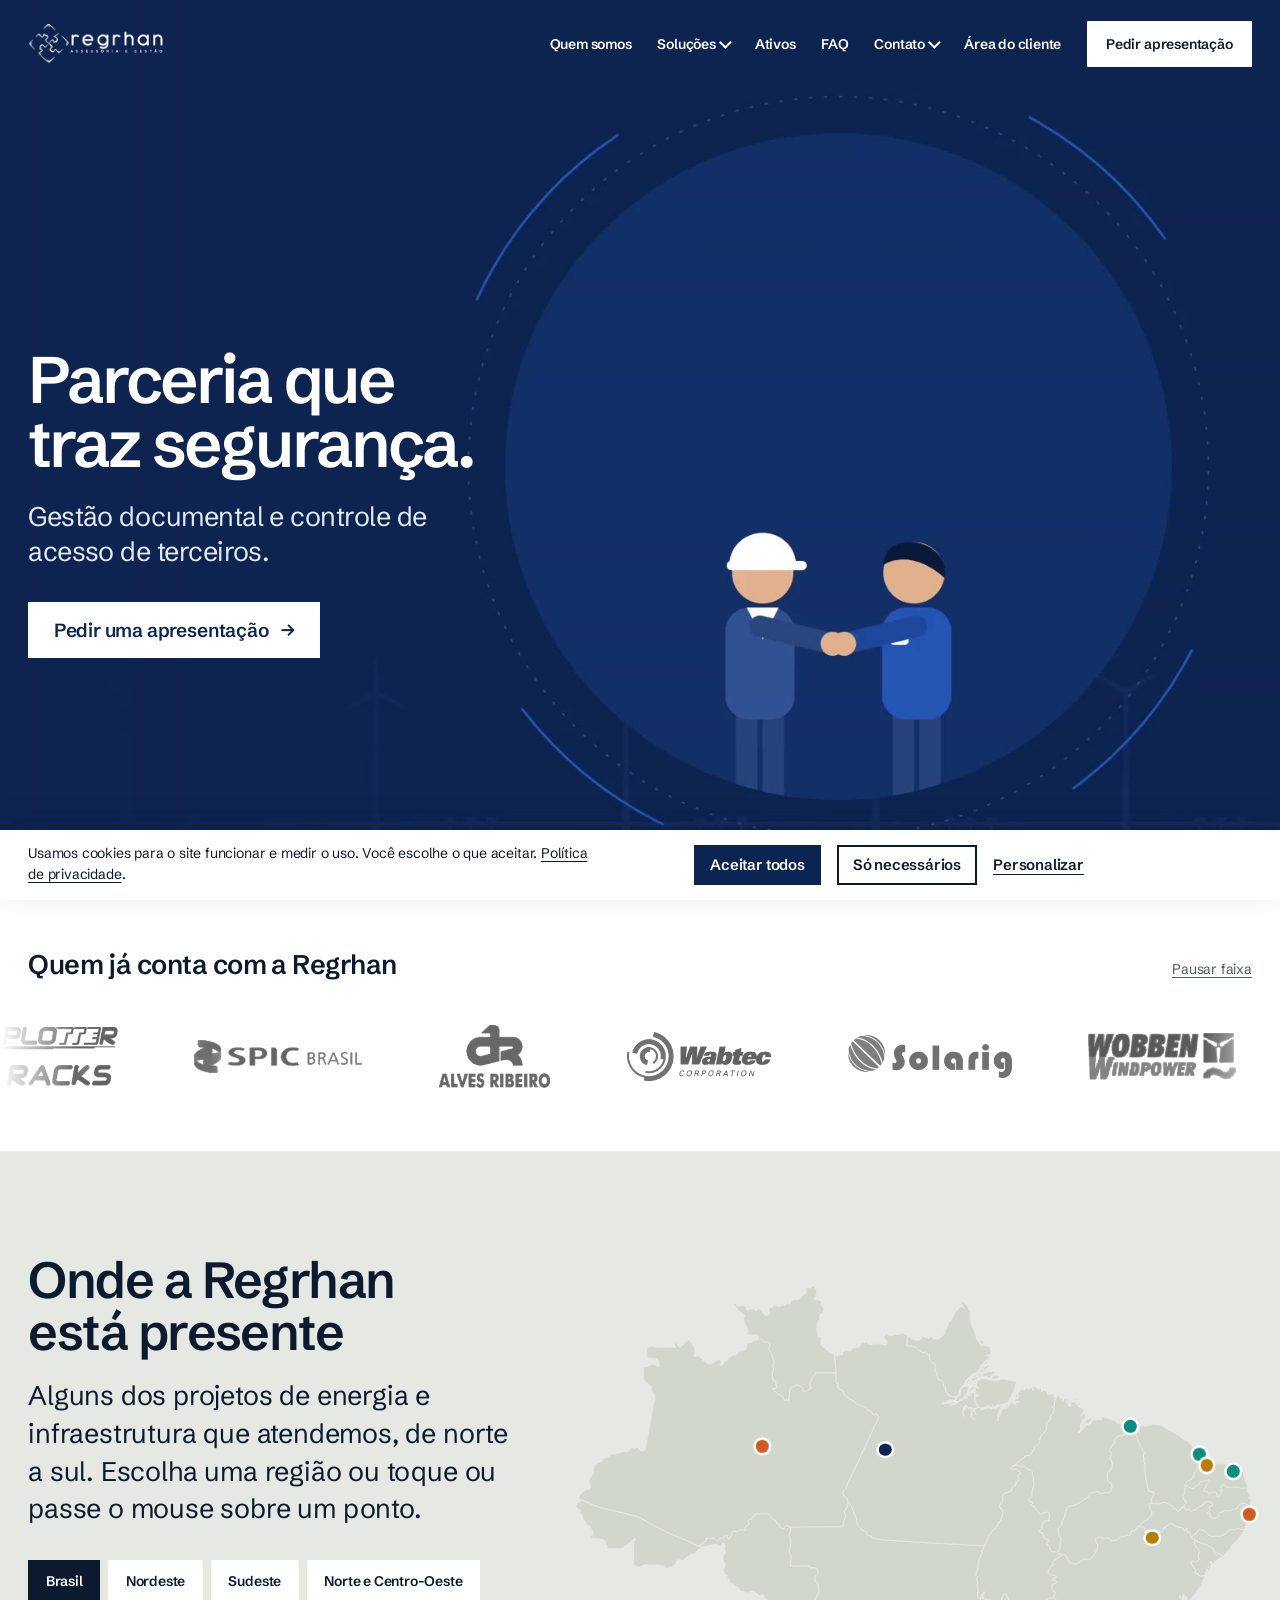
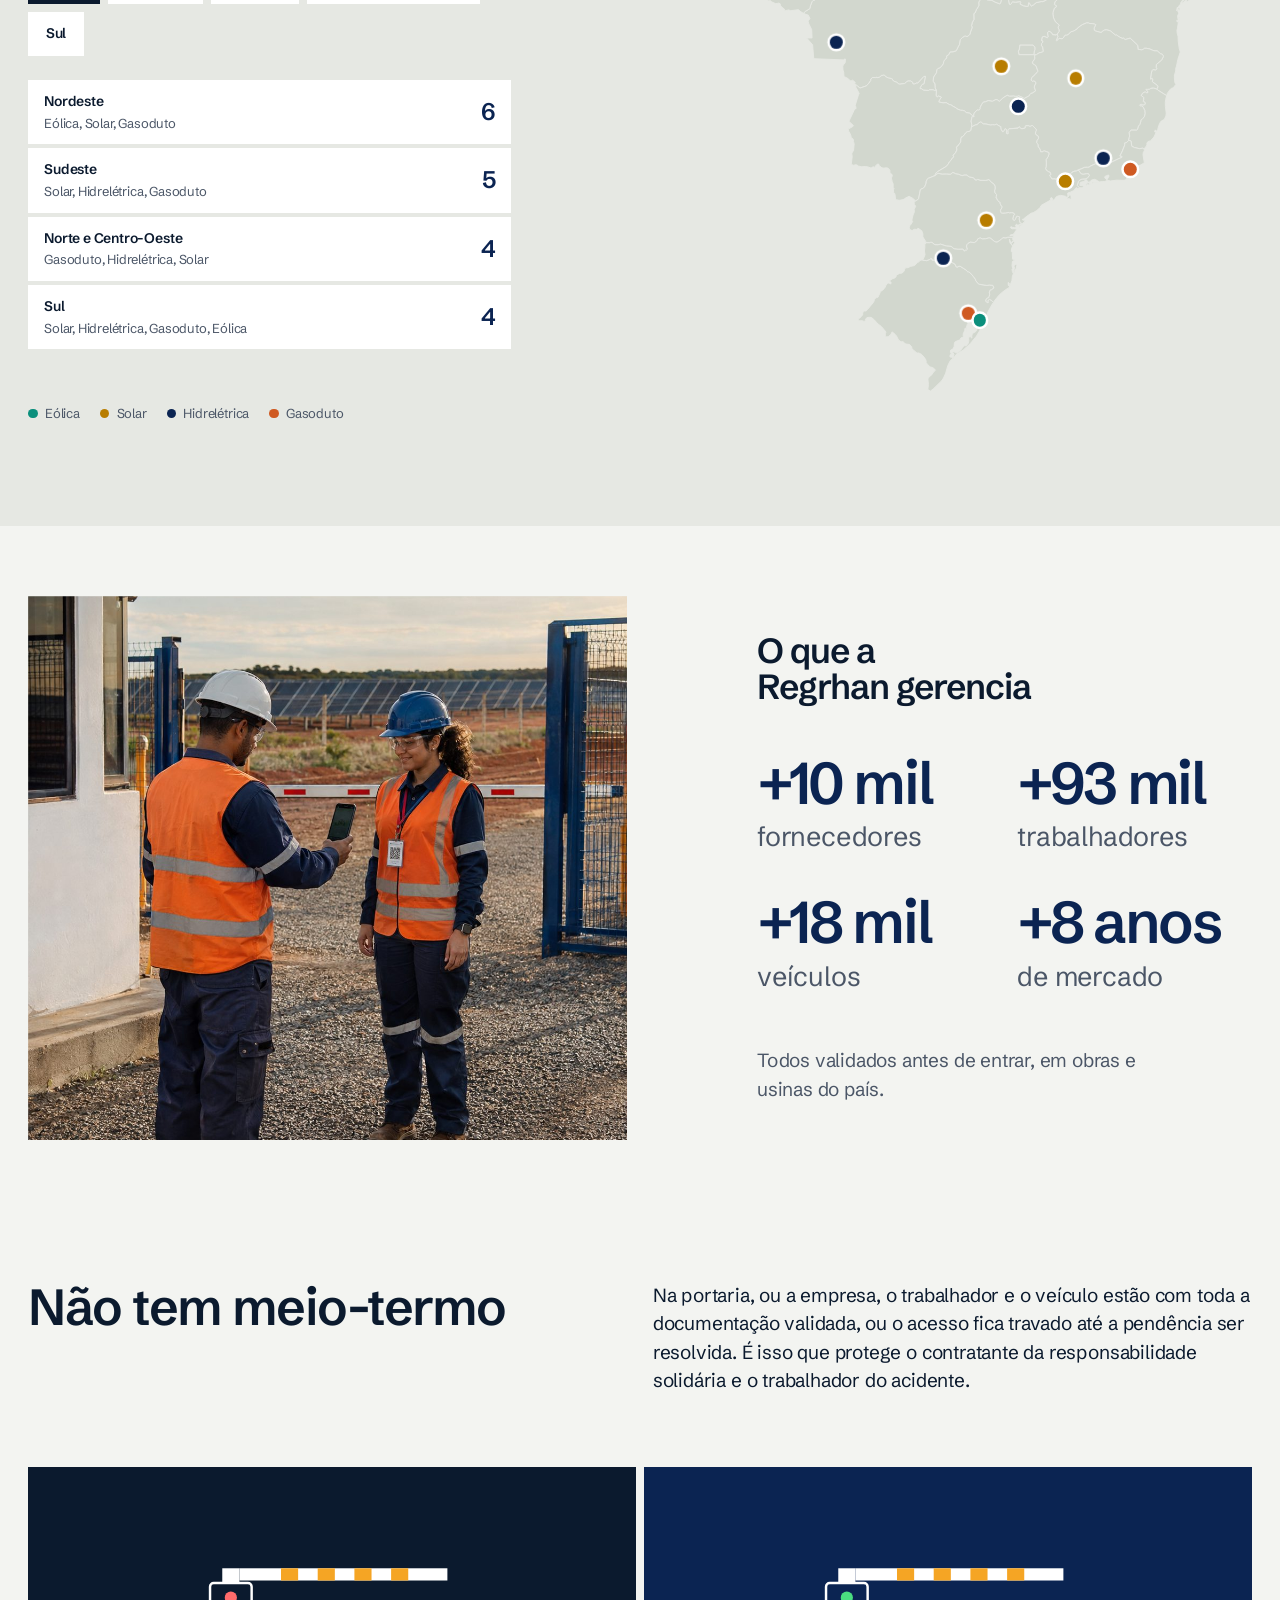
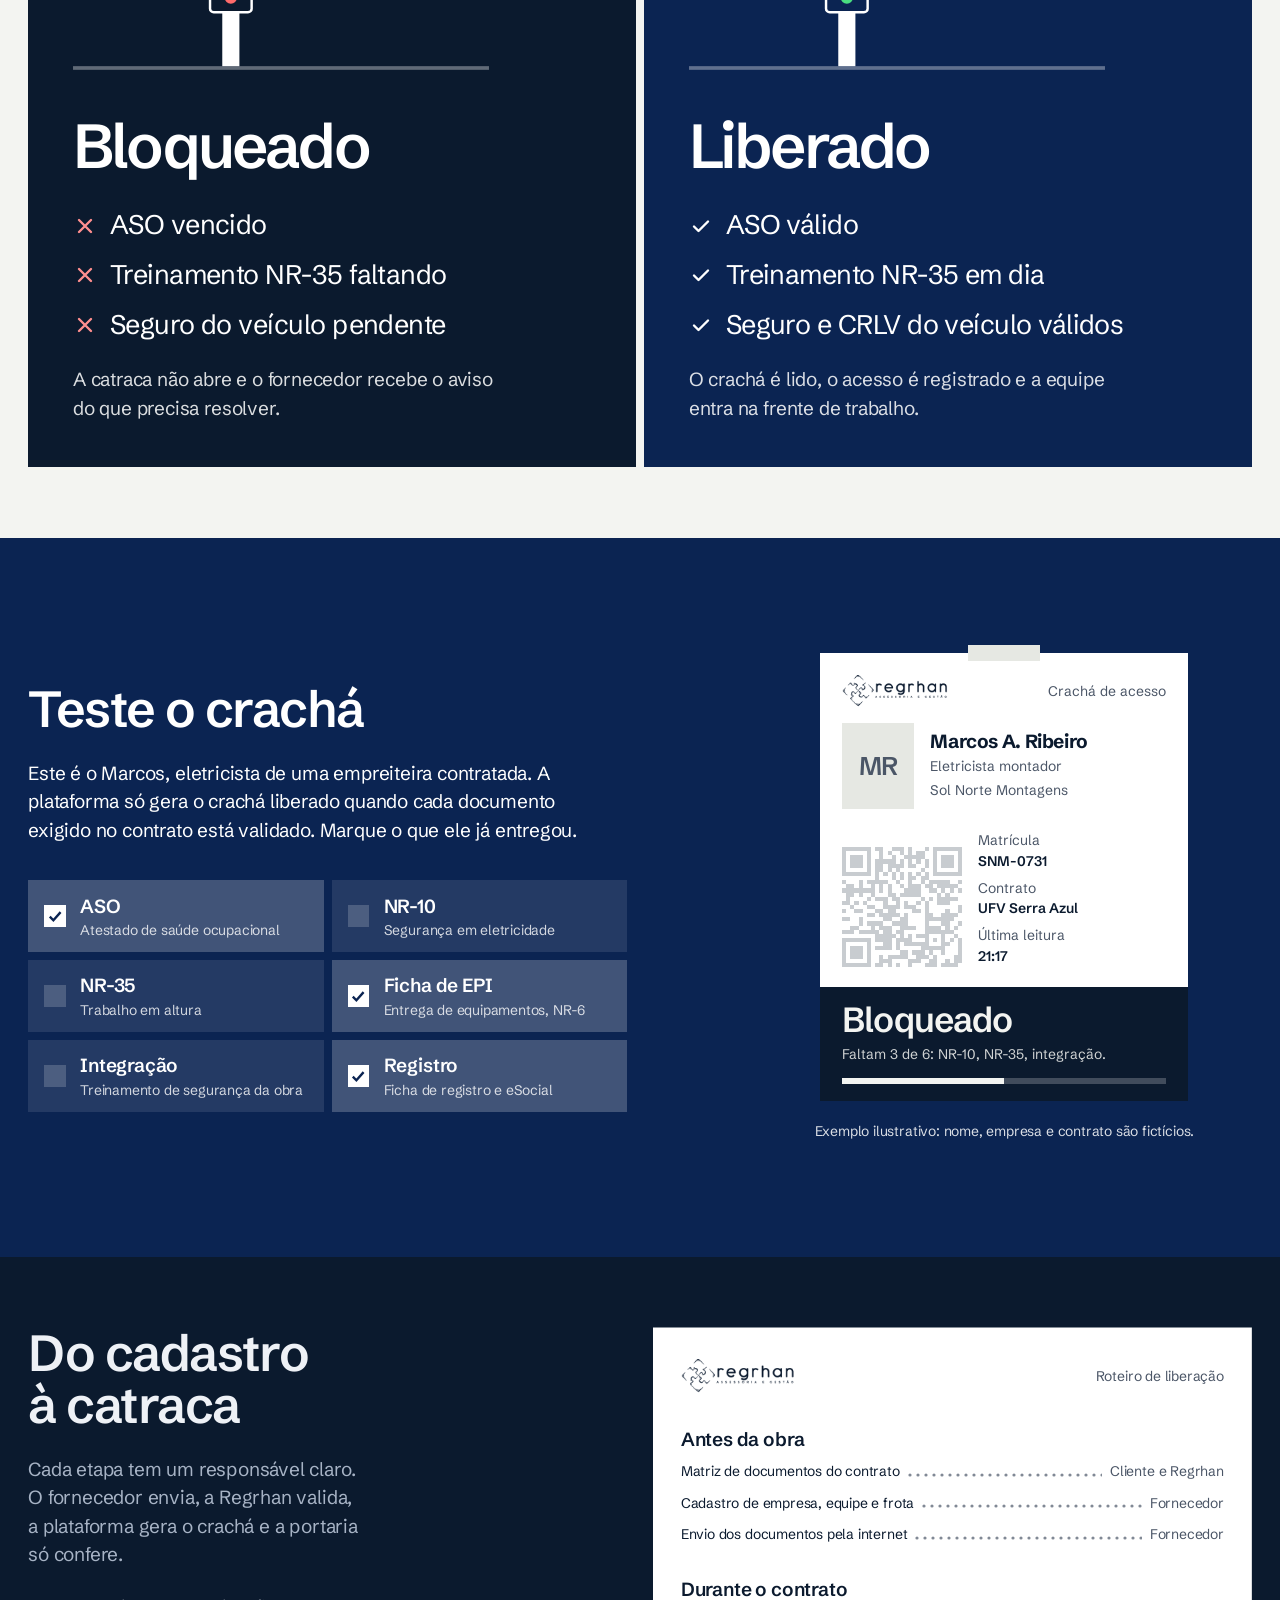
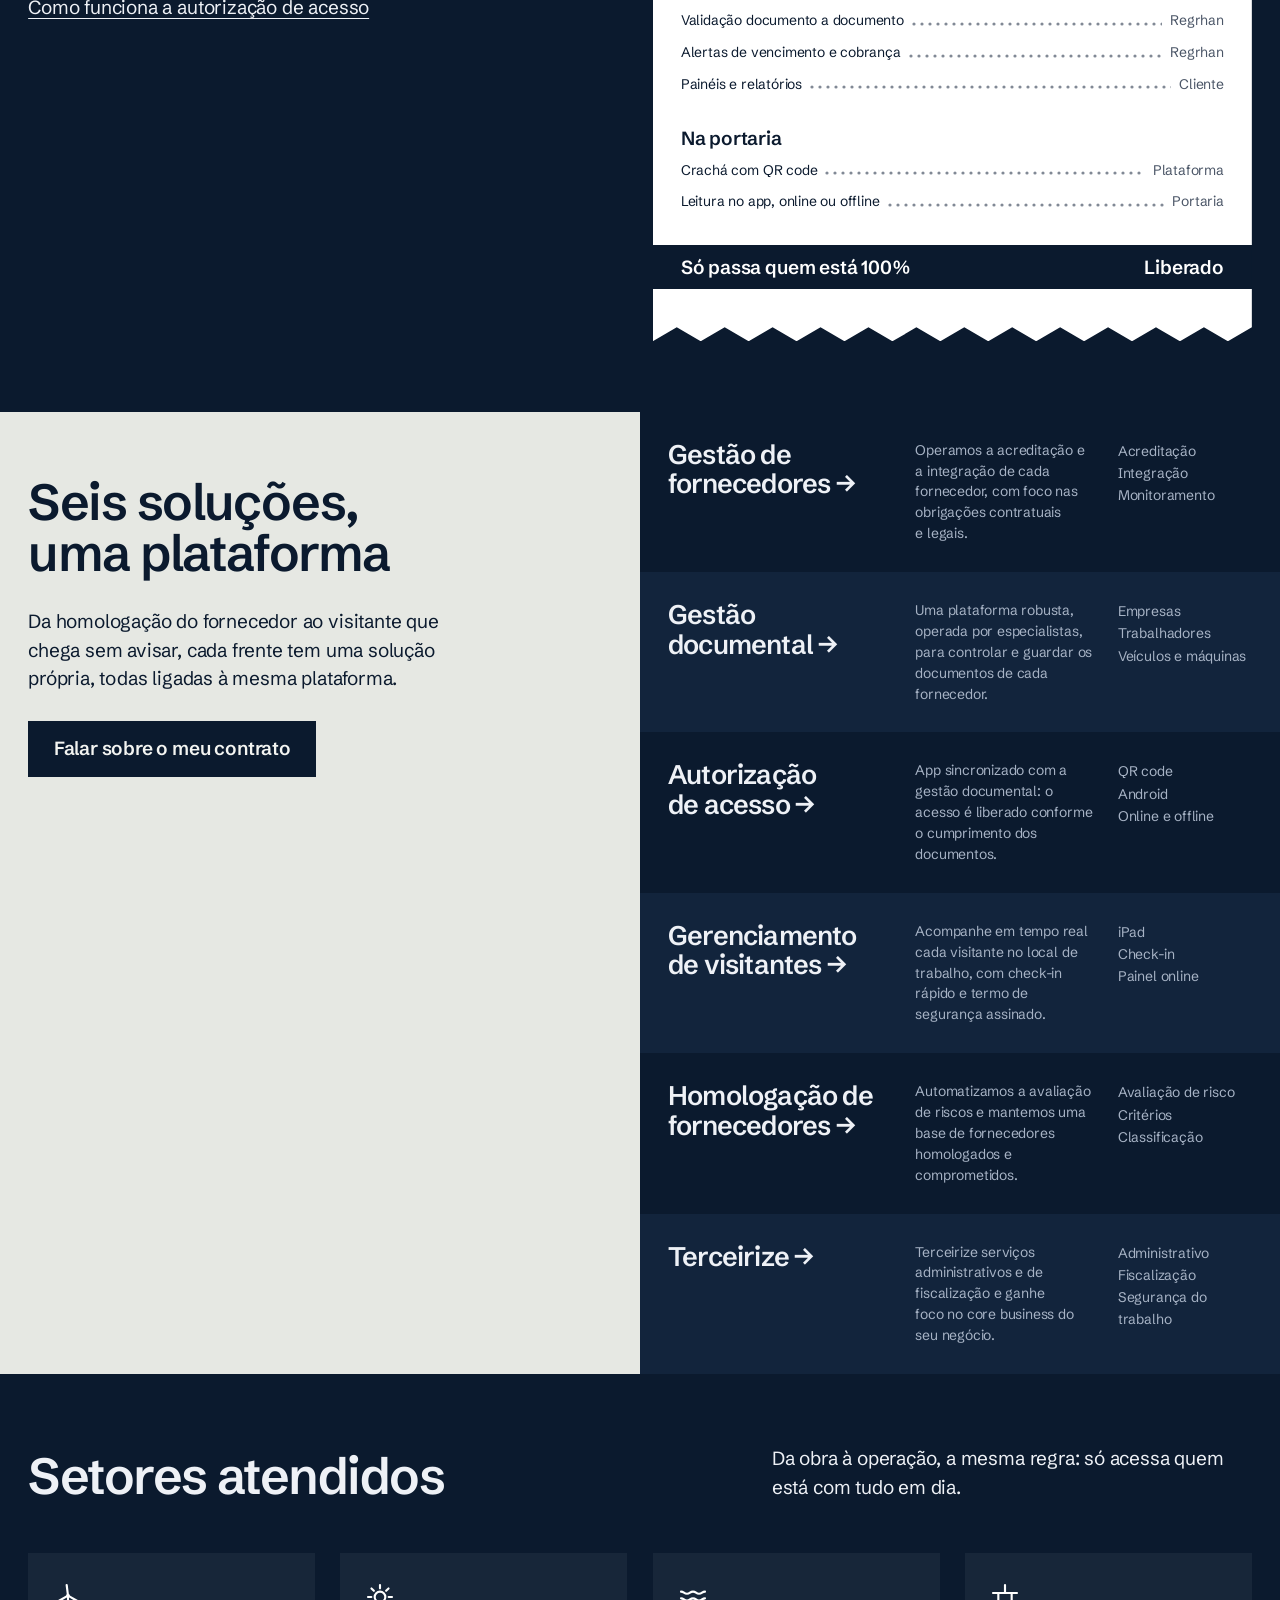
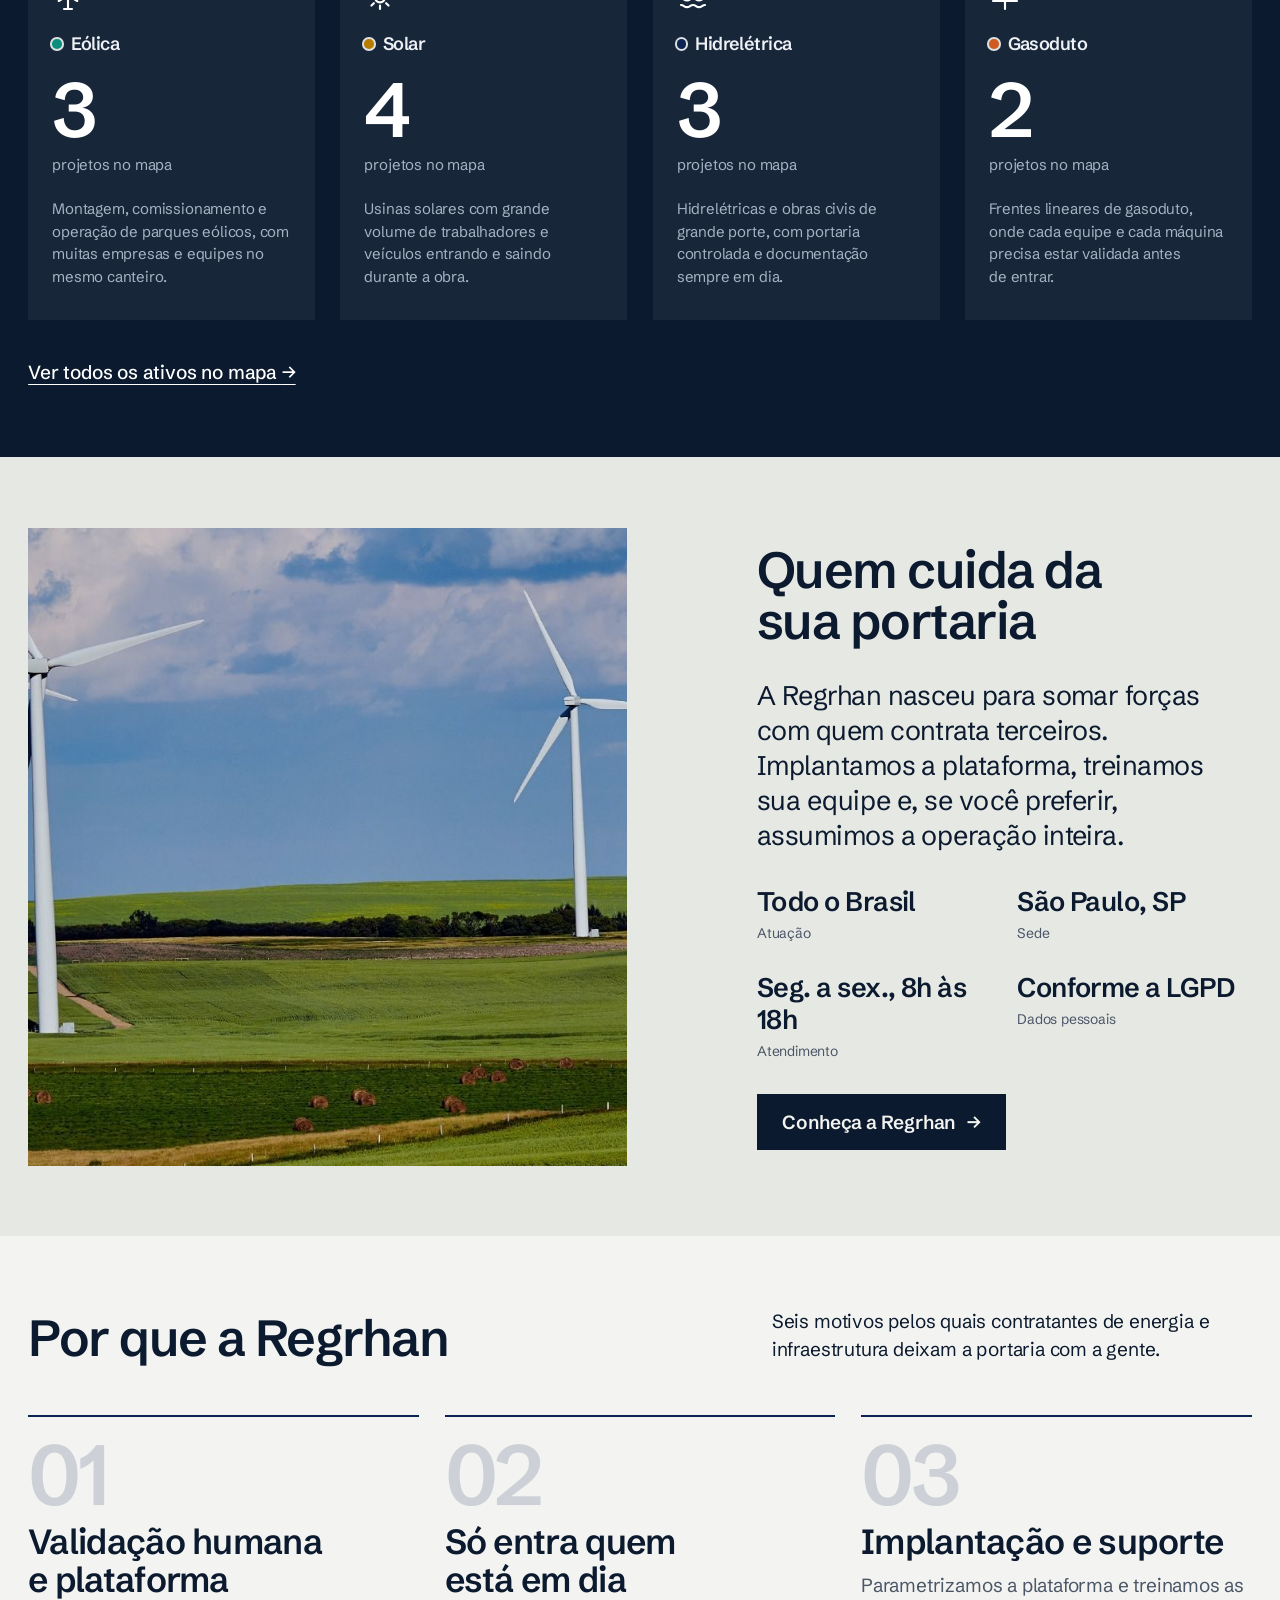
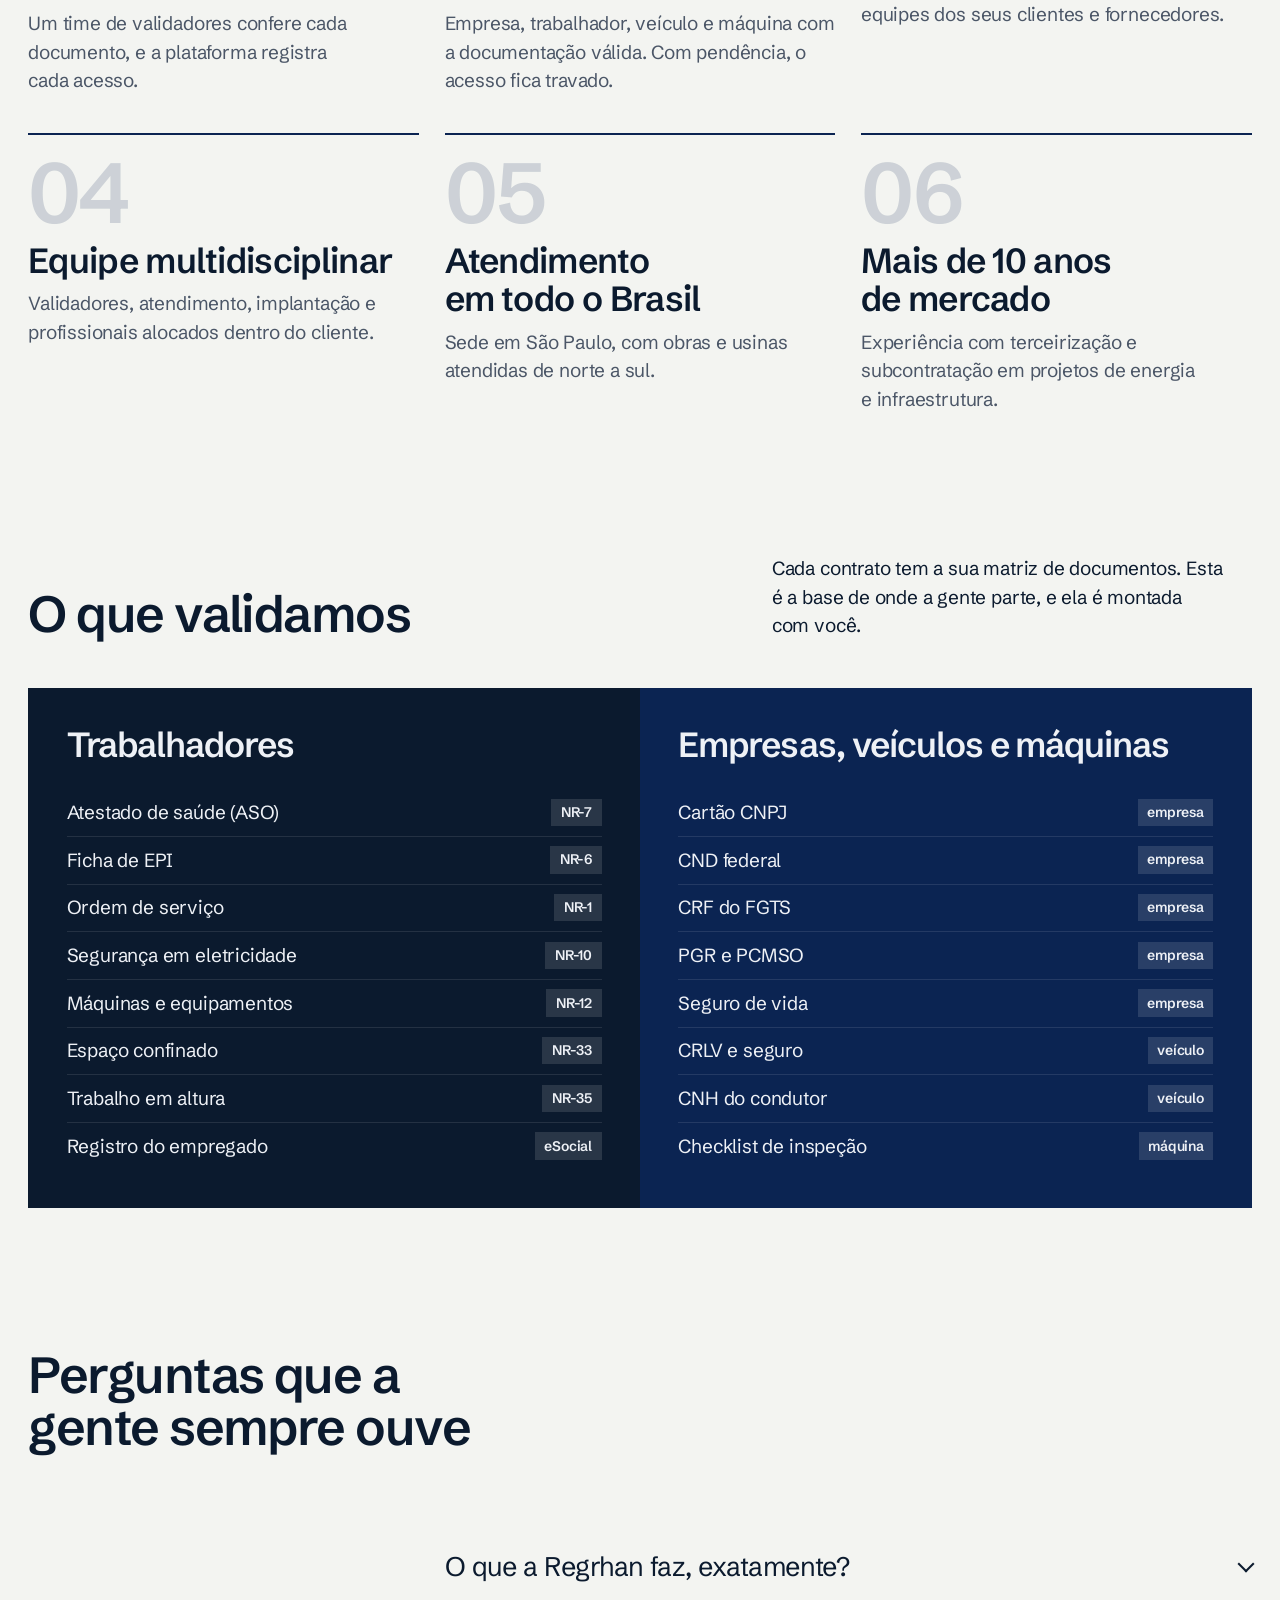
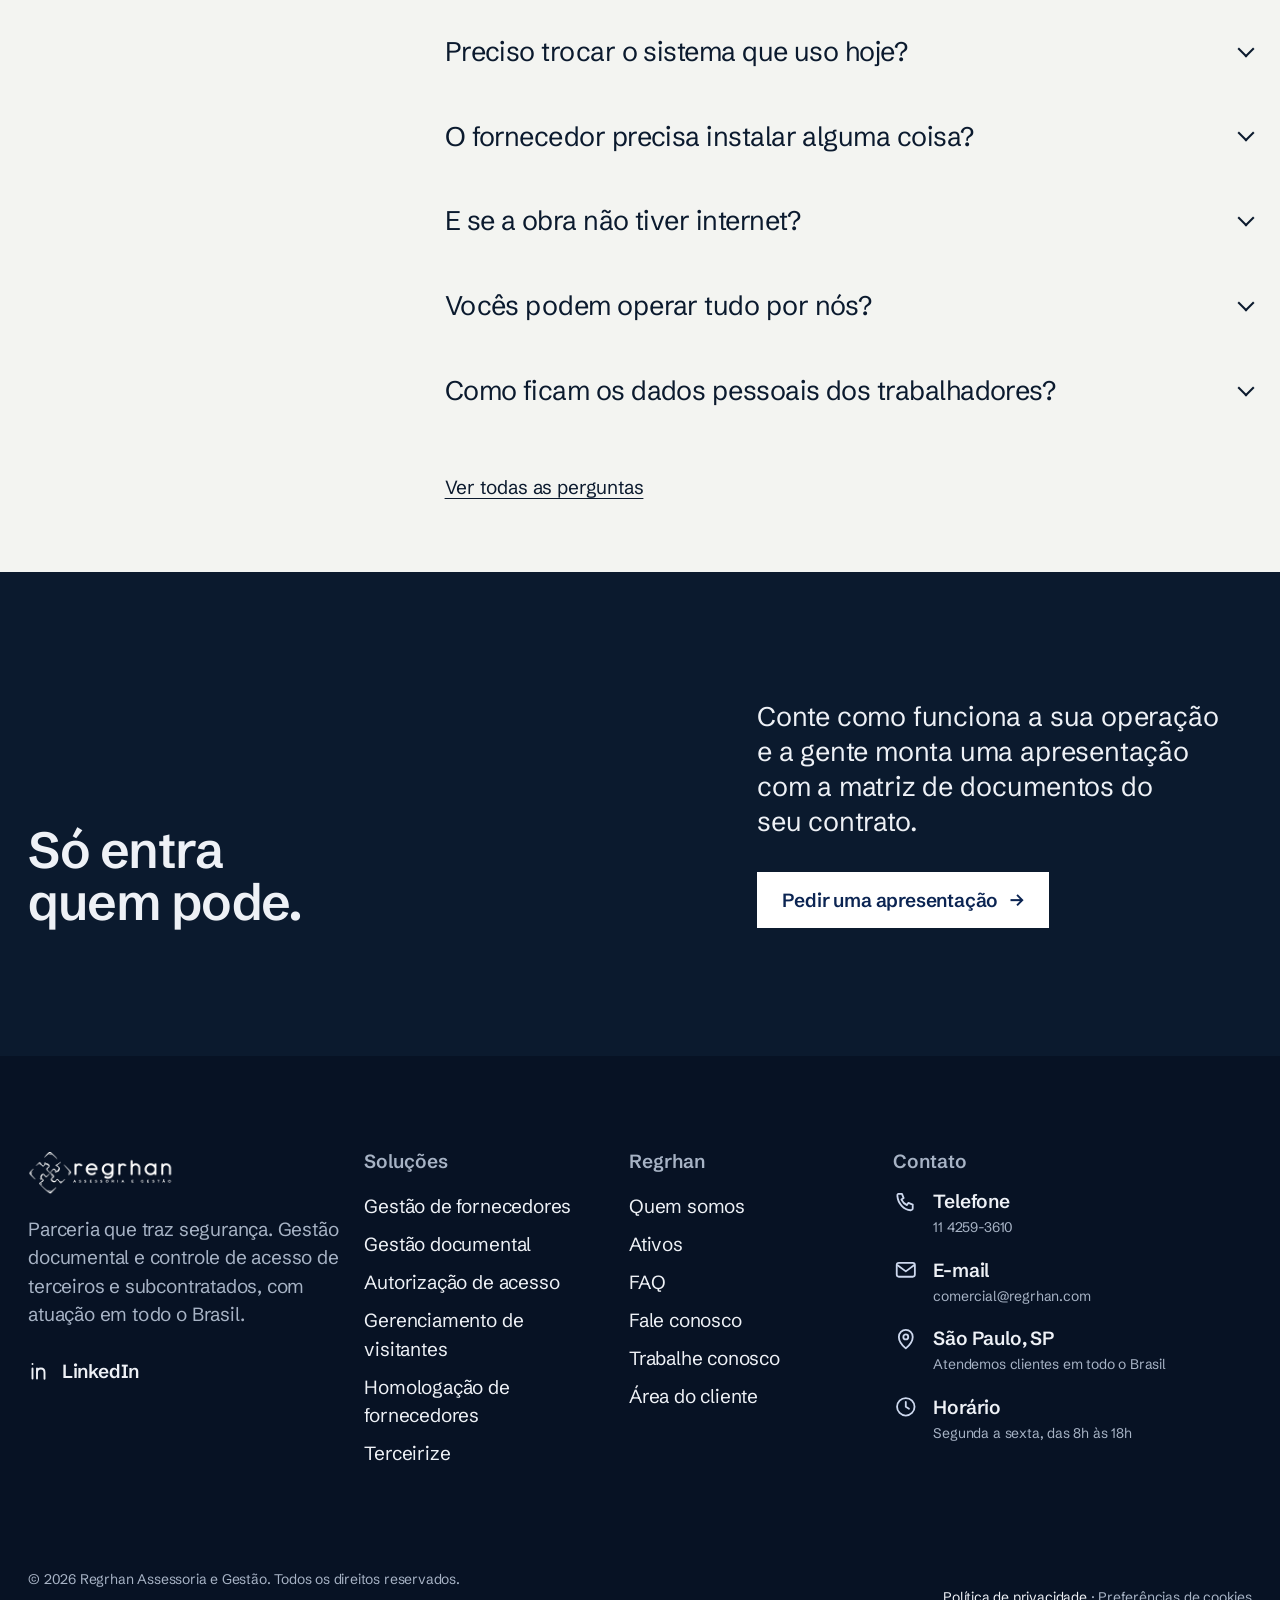
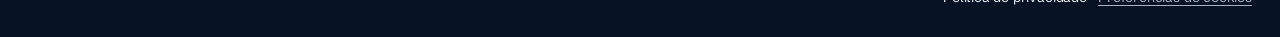
==== index.html @ 0e64a1b1 "Site Regrhan: redesign multipágina estático 13 páginas em HTML/CSS/JS puro: home com hero em vídeo, " ====
<!DOCTYPE html>
<html lang="pt-BR">
<head>
<meta charset="utf-8">
<meta name="viewport" content="width=device-width, initial-scale=1">
<title>Regrhan · Parceria que traz segurança</title>
<meta name="description" content="Parceria que traz segurança. A Regrhan valida os documentos de empresas terceiras, trabalhadores, veículos e máquinas e só libera o acesso à frente de trabalho quando está tudo em dia.">
<link rel="canonical" href="https://regrhan.com/">
<meta name="theme-color" content="#0b2452">
<link rel="icon" type="image/png" sizes="48x48" href="assets/favicon-48.png">
<link rel="icon" type="image/png" sizes="192x192" href="assets/favicon-192.png">
<link rel="apple-touch-icon" href="assets/apple-touch-icon.png">
<meta property="og:type" content="website">
<meta property="og:locale" content="pt_BR">
<meta property="og:site_name" content="Regrhan">
<meta property="og:title" content="Regrhan · Parceria que traz segurança">
<meta property="og:description" content="Parceria que traz segurança. A Regrhan valida os documentos de empresas terceiras, trabalhadores, veículos e máquinas e só libera o acesso à frente de trabalho quando está tudo em dia.">
<meta property="og:url" content="https://regrhan.com/">
<meta property="og:image" content="https://regrhan.com/assets/og-image.jpg">
<meta property="og:image:width" content="1200">
<meta property="og:image:height" content="630">
<meta name="twitter:card" content="summary_large_image">
<script type="application/ld+json">[{"@context":"https://schema.org","@type":"Organization","name":"Regrhan Assessoria e Gestão","alternateName":["Regrhan","REGRHAN"],"url":"https://regrhan.com/","logo":"https://regrhan.com/assets/logo-ink.png","areaServed":"BR","address":{"@type":"PostalAddress","addressLocality":"São Paulo","addressRegion":"SP","addressCountry":"BR"}},{"@context":"https://schema.org","@type":"WebSite","name":"Regrhan","alternateName":["REGRHAN – Assessoria e Gestão","Regrhan Assessoria e Gestão"],"url":"https://regrhan.com/","inLanguage":"pt-BR"}]</script>
<link rel="preconnect" href="https://fonts.googleapis.com">
<link rel="preconnect" href="https://fonts.gstatic.com" crossorigin>
<link href="https://fonts.googleapis.com/css2?family=Schibsted+Grotesk:wght@400;600;800&display=swap" rel="stylesheet">
<link rel="stylesheet" href="css/site.css?v=13">
<script>document.documentElement.classList.add('js')</script>
</head>
<body>
<div class="hero hero--navy hero--vid">

<header class="site-head on-scene">
  <a class="brand" href="index.html" aria-label="Regrhan, página inicial"><img class="logo-dark" src="assets/logo-ink.png" width="320" height="92" alt="Regrhan Assessoria e Gestão"><img class="logo-light" src="assets/logo-white.png" width="320" height="92" alt=""></a>
  <nav class="nav" aria-label="Principal">
    <a href="quem-somos.html">Quem somos</a>
    <div class="drop"><button type="button" aria-expanded="false" aria-controls="dd-sol">Soluções <span class="chev" aria-hidden="true"></span></button>
      <div class="drop-panel" id="dd-sol"><a href="gestao-de-fornecedores.html">Gestão de fornecedores</a><a href="gestao-documental-de-subcontratados-e-terceiros.html">Gestão documental</a><a href="autorizacao-de-acesso-de-terceiros.html">Autorização de acesso</a><a href="gerenciamento-de-visitantes.html">Gerenciamento de visitantes</a><a href="homologacao-de-fornecedores.html">Homologação de fornecedores</a><a href="terceirize-servicos-de-profissionais-qualificados.html">Terceirize</a></div></div>
    <a href="ativos.html">Ativos</a>
    <a href="faq.html">FAQ</a>
    <div class="drop"><button type="button" aria-expanded="false" aria-controls="dd-ct">Contato <span class="chev" aria-hidden="true"></span></button>
      <div class="drop-panel" id="dd-ct"><a href="fale-conosco.html">Fale conosco</a><a href="trabalhe-conosco.html">Trabalhe conosco</a></div></div>
    <a href="https://hub.metadata.net/" target="_blank" rel="noopener">Área do cliente</a>
    <a class="button head-cta" href="fale-conosco.html">Pedir apresentação</a>
  </nav>
  <button class="menu-toggle" type="button" aria-expanded="false" aria-controls="menu">Menu</button>
  <div class="menu-sheet" id="menu" role="dialog" aria-modal="true" aria-label="Menu">
    <div class="sheet-top"><img src="assets/logo-white.png" width="320" height="92" alt="Regrhan"><button class="menu-toggle menu-close" type="button" style="display:inline-flex">Fechar</button></div>
    <nav aria-label="Menu do celular">
      <a href="index.html">Início</a>
      <a href="quem-somos.html">Quem somos</a>
      <a href="gestao-de-fornecedores.html">Soluções</a>
      <div class="sub"><a href="gestao-de-fornecedores.html">Gestão de fornecedores</a><a href="gestao-documental-de-subcontratados-e-terceiros.html">Gestão documental</a><a href="autorizacao-de-acesso-de-terceiros.html">Autorização de acesso</a><a href="gerenciamento-de-visitantes.html">Gerenciamento de visitantes</a><a href="homologacao-de-fornecedores.html">Homologação de fornecedores</a><a href="terceirize-servicos-de-profissionais-qualificados.html">Terceirize</a></div>
      <a href="ativos.html">Ativos</a>
      <a href="faq.html">FAQ</a>
      <a href="fale-conosco.html">Fale conosco</a>
      <a href="trabalhe-conosco.html">Trabalhe conosco</a>
      <a href="https://hub.metadata.net/" target="_blank" rel="noopener">Área do cliente</a>
    </nav>
    <a class="button button--light" href="fale-conosco.html">Pedir apresentação <span class="arrow" aria-hidden="true">→</span></a>
  </div>
</header>
<div class="hv-media" aria-hidden="true">
  <video autoplay muted loop playsinline preload="auto" poster="assets/hero-poster.jpg"><source src="assets/hero.mp4" type="video/mp4"></video>
</div>
<main id="conteudo">
  <section class="hv" aria-labelledby="h1">
    <div class="hv-copy">
      <h1 id="h1" data-rise>Parceria que traz segurança.</h1>
      <p class="lead" data-rise style="--i:1">Gestão documental e controle de acesso de terceiros.</p>
      <div class="hero-actions" data-rise style="--i:2"><a class="button button--light" href="fale-conosco.html">Pedir uma apresentação <span class="arrow" aria-hidden="true">→</span></a></div>
    </div>
    <button class="hv-pause" type="button" aria-pressed="false">Pausar animação</button>
  </section>
</div>

<section class="clientes" aria-labelledby="h-clientes">
  <div class="wrap clientes-head">
    <h2 id="h-clientes" data-reveal>Quem já conta com a Regrhan</h2>
    <button class="marq-pause" type="button" aria-pressed="false">Pausar faixa</button>
  </div>
  <div class="marq-view"><div class="marq">
    <ul class="marq-track">
      <li style="--w:105"><img src="assets/clientes/plotter-racks.png" width="105" height="53" alt="Plotter Racks" loading="lazy" decoding="async"></li><li style="--w:150"><img src="assets/clientes/spic-brasil.png" width="150" height="30" alt="SPIC Brasil" loading="lazy" decoding="async"></li><li style="--w:99"><img src="assets/clientes/alves-ribeiro.png" width="99" height="57" alt="Alves Ribeiro" loading="lazy" decoding="async"></li><li style="--w:129"><img src="assets/clientes/wabtec.png" width="129" height="43" alt="Wabtec" loading="lazy" decoding="async"></li><li style="--w:146"><img src="assets/clientes/solarig.png" width="146" height="38" alt="Solarig" loading="lazy" decoding="async"></li><li style="--w:132"><img src="assets/clientes/wobben.png" width="132" height="42" alt="Wobben Windpower" loading="lazy" decoding="async"></li><li style="--w:150"><img src="assets/clientes/semp.png" width="150" height="27" alt="Semp" loading="lazy" decoding="async"></li><li style="--w:150"><img src="assets/clientes/ventos-de-sao-zacarias.png" width="150" height="32" alt="Ventos de São Zacarias" loading="lazy" decoding="async"></li><li style="--w:108"><img src="assets/clientes/ibitu.png" width="108" height="52" alt="Ibitu Energia" loading="lazy" decoding="async"></li><li style="--w:150"><img src="assets/clientes/helexia.png" width="150" height="31" alt="Helexia" loading="lazy" decoding="async"></li><li style="--w:90"><img src="assets/clientes/gdsun.png" width="90" height="62" alt="GDSun" loading="lazy" decoding="async"></li><li style="--w:125"><img src="assets/clientes/grande-sertao.png" width="125" height="45" alt="Grande Sertão" loading="lazy" decoding="async"></li><li style="--w:86"><img src="assets/clientes/elis.png" width="86" height="65" alt="Élis Energia" loading="lazy" decoding="async"></li><li style="--w:150"><img src="assets/clientes/faro-energy.png" width="150" height="36" alt="Faro Energy" loading="lazy" decoding="async"></li><li style="--w:87"><img src="assets/clientes/cpfl-renovaveis.png" width="87" height="64" alt="CPFL Renováveis" loading="lazy" decoding="async"></li><li style="--w:129"><img src="assets/clientes/bcr-i.png" width="129" height="43" alt="BCR-i Brasil" loading="lazy" decoding="async"></li><li style="--w:125"><img src="assets/clientes/engie.png" width="125" height="44" alt="Engie" loading="lazy" decoding="async"></li><li style="--w:126"><img src="assets/clientes/energimp.png" width="126" height="44" alt="Energimp" loading="lazy" decoding="async"></li><li style="--w:138"><img src="assets/clientes/comerc.png" width="138" height="40" alt="Comerc Energia" loading="lazy" decoding="async"></li>
    </ul>
    <ul class="marq-track marq-dup" aria-hidden="true">
      <li style="--w:105"><img src="assets/clientes/plotter-racks.png" width="105" height="53" alt="" loading="lazy" decoding="async"></li><li style="--w:150"><img src="assets/clientes/spic-brasil.png" width="150" height="30" alt="" loading="lazy" decoding="async"></li><li style="--w:99"><img src="assets/clientes/alves-ribeiro.png" width="99" height="57" alt="" loading="lazy" decoding="async"></li><li style="--w:129"><img src="assets/clientes/wabtec.png" width="129" height="43" alt="" loading="lazy" decoding="async"></li><li style="--w:146"><img src="assets/clientes/solarig.png" width="146" height="38" alt="" loading="lazy" decoding="async"></li><li style="--w:132"><img src="assets/clientes/wobben.png" width="132" height="42" alt="" loading="lazy" decoding="async"></li><li style="--w:150"><img src="assets/clientes/semp.png" width="150" height="27" alt="" loading="lazy" decoding="async"></li><li style="--w:150"><img src="assets/clientes/ventos-de-sao-zacarias.png" width="150" height="32" alt="" loading="lazy" decoding="async"></li><li style="--w:108"><img src="assets/clientes/ibitu.png" width="108" height="52" alt="" loading="lazy" decoding="async"></li><li style="--w:150"><img src="assets/clientes/helexia.png" width="150" height="31" alt="" loading="lazy" decoding="async"></li><li style="--w:90"><img src="assets/clientes/gdsun.png" width="90" height="62" alt="" loading="lazy" decoding="async"></li><li style="--w:125"><img src="assets/clientes/grande-sertao.png" width="125" height="45" alt="" loading="lazy" decoding="async"></li><li style="--w:86"><img src="assets/clientes/elis.png" width="86" height="65" alt="" loading="lazy" decoding="async"></li><li style="--w:150"><img src="assets/clientes/faro-energy.png" width="150" height="36" alt="" loading="lazy" decoding="async"></li><li style="--w:87"><img src="assets/clientes/cpfl-renovaveis.png" width="87" height="64" alt="" loading="lazy" decoding="async"></li><li style="--w:129"><img src="assets/clientes/bcr-i.png" width="129" height="43" alt="" loading="lazy" decoding="async"></li><li style="--w:125"><img src="assets/clientes/engie.png" width="125" height="44" alt="" loading="lazy" decoding="async"></li><li style="--w:126"><img src="assets/clientes/energimp.png" width="126" height="44" alt="" loading="lazy" decoding="async"></li><li style="--w:138"><img src="assets/clientes/comerc.png" width="138" height="40" alt="" loading="lazy" decoding="async"></li>
    </ul>
  </div></div>
</section>
<section class="on-surface atlas wrap" aria-labelledby="h-atlas" data-atlas-root>
    <div class="atlas-grid">
      <div class="atlas-side">
        <h2 id="h-atlas" data-reveal>Onde a Regrhan está presente</h2>
        <p class="atlas-lead" data-reveal style="--i:1">Alguns dos projetos de energia e infraestrutura que atendemos, de norte a sul. Escolha uma região ou toque ou passe o mouse sobre um ponto.</p>
        <div class="atlas-regions" role="group" aria-label="Região do mapa" data-reveal style="--i:2">
          <button type="button" data-region="all" aria-pressed="true">Brasil</button><button type="button" data-region="ne" aria-pressed="false">Nordeste</button><button type="button" data-region="se" aria-pressed="false">Sudeste</button><button type="button" data-region="nco" aria-pressed="false">Norte e Centro-Oeste</button><button type="button" data-region="su" aria-pressed="false">Sul</button>
        </div>
        <div class="atlas-lists" data-reveal style="--i:3"><ul class="al al-sum clean" data-list="all"><li><button type="button" class="al-reg" data-region="ne"><span><b>Nordeste</b><small>Eólica, Solar, Gasoduto</small></span><em>6</em></button></li><li><button type="button" class="al-reg" data-region="se"><span><b>Sudeste</b><small>Solar, Hidrelétrica, Gasoduto</small></span><em>5</em></button></li><li><button type="button" class="al-reg" data-region="nco"><span><b>Norte e Centro-Oeste</b><small>Gasoduto, Hidrelétrica, Solar</small></span><em>4</em></button></li><li><button type="button" class="al-reg" data-region="su"><span><b>Sul</b><small>Solar, Hidrelétrica, Gasoduto, Eólica</small></span><em>4</em></button></li></ul><ul class="al clean" data-list="ne"><li><button type="button" class="al-item" data-i="0"><i style="background:#0b8f7c"></i><span><b>Parque Eólico Ventos do Mar</b><small>Eólica · Aracati, CE</small></span></button></li><li><button type="button" class="al-item" data-i="1"><i style="background:#0b8f7c"></i><span><b>Parque Eólico Litoral</b><small>Eólica · Parnaíba, PI</small></span></button></li><li><button type="button" class="al-item" data-i="2"><i style="background:#b87d00"></i><span><b>Usina Solar Caatinga</b><small>Solar · Mossoró, RN</small></span></button></li><li><button type="button" class="al-item" data-i="3"><i style="background:#0b8f7c"></i><span><b>Parque Eólico Serra Azul</b><small>Eólica · João Câmara, RN</small></span></button></li><li><button type="button" class="al-item" data-i="4"><i style="background:#cf5a22"></i><span><b>Gasoduto Costa Leste</b><small>Gasoduto · Recife, PE</small></span></button></li><li><button type="button" class="al-item" data-i="5"><i style="background:#b87d00"></i><span><b>Usina Solar Sertão</b><small>Solar · Petrolina, PE</small></span></button></li></ul><ul class="al clean" data-list="se"><li><button type="button" class="al-item" data-i="6"><i style="background:#b87d00"></i><span><b>Usina Solar Pirapora</b><small>Solar · Pirapora, MG</small></span></button></li><li><button type="button" class="al-item" data-i="7"><i style="background:#0b2452"></i><span><b>Hidrelétrica Rio Claro</b><small>Hidrelétrica · Uberlândia, MG</small></span></button></li><li><button type="button" class="al-item" data-i="8"><i style="background:#0b2452"></i><span><b>PCH Serra Verde</b><small>Hidrelétrica · Juiz de Fora, MG</small></span></button></li><li><button type="button" class="al-item" data-i="9"><i style="background:#cf5a22"></i><span><b>Gasoduto Litoral</b><small>Gasoduto · Macaé, RJ</small></span></button></li><li><button type="button" class="al-item" data-i="10"><i style="background:#b87d00"></i><span><b>Usina Solar Vale do Paraíba</b><small>Solar · Taubaté, SP</small></span></button></li></ul><ul class="al clean" data-list="nco"><li><button type="button" class="al-item" data-i="11"><i style="background:#cf5a22"></i><span><b>Gasoduto Amazônia</b><small>Gasoduto · Coari, AM</small></span></button></li><li><button type="button" class="al-item" data-i="12"><i style="background:#0b2452"></i><span><b>Hidrelétrica Tapajós</b><small>Hidrelétrica · Itaituba, PA</small></span></button></li><li><button type="button" class="al-item" data-i="13"><i style="background:#0b2452"></i><span><b>Hidrelétrica Jauru</b><small>Hidrelétrica · Jauru, MT</small></span></button></li><li><button type="button" class="al-item" data-i="14"><i style="background:#b87d00"></i><span><b>Usina Solar Cerrado</b><small>Solar · Goiânia, GO</small></span></button></li></ul><ul class="al clean" data-list="su"><li><button type="button" class="al-item" data-i="15"><i style="background:#b87d00"></i><span><b>Usina Solar Campos Gerais</b><small>Solar · Ponta Grossa, PR</small></span></button></li><li><button type="button" class="al-item" data-i="16"><i style="background:#0b2452"></i><span><b>Hidrelétrica Rio Uruguai</b><small>Hidrelétrica · Chapecó, SC</small></span></button></li><li><button type="button" class="al-item" data-i="17"><i style="background:#cf5a22"></i><span><b>Gasoduto Sul</b><small>Gasoduto · Canoas, RS</small></span></button></li><li><button type="button" class="al-item" data-i="18"><i style="background:#0b8f7c"></i><span><b>Parque Eólico Atlântica</b><small>Eólica · Palmares do Sul, RS</small></span></button></li></ul></div>
        <ul class="atlas-key clean" aria-label="Legenda"><li><i style="background:#0b8f7c"></i>Eólica</li><li><i style="background:#b87d00"></i>Solar</li><li><i style="background:#0b2452"></i>Hidrelétrica</li><li><i style="background:#cf5a22"></i>Gasoduto</li></ul>
      </div>
      <div class="atlas-map" data-reveal style="--i:1">
        <svg viewBox="0 0 613 639" role="img" aria-label="Mapa do Brasil com projetos de energia e infraestrutura atendidos pela Regrhan"><path data-r="nco" d="m 30.732574,238.03114 -2.08,-0.04 0.54,-1.81 -0.21,-0.83 -0.25,-0.49 -1.25,-0.7 -0.14,-0.45 0.27,-1.15 -0.77,-1.95 -1.09,-0.64 -5.6,-1.25 -7.34,-0.19 0.27,-0.56 2.49,-2.26 0.89,-1.23 0.29,-1.2 -0.22,-1.23 -0.68,-0.91 -0.83,-0.44 -1.68,-2.95 -0.77,-0.44 -0.9,-0.19 -1.13,-1.13 -0.92,-2.38 -2,-1.53 -0.98,-3.62 -0.87,-1.64 -1.88,-1.08 -0.08,-1.17 0.81,0.1 0.42,-0.52 0.07,-0.67 -0.2,-0.42 -2.12,-0.93 -0.36,-0.66 -2.16999996,-1.89 0.04,-0.37 0.62,-0.05 0.49999996,-1.32 -0.01,-1.31 3.01,-0.39 0.5,-0.39 -0.22,-1.35 -1.17,-1.57 0,0 17.95,7.48 23.66,5.66 12.14,3.14 26.44,14.17 28.509996,12.13 0,0 2.97,1.26 0,0 -0.3,0.48 -1.57,0.66 -2.09,1.59 -2.86,2.79 -1.65,0.86 -0.66,-0.18 -1.53,0.18 -0.05,0.56 -1.92,1.3 -2.08,0.99 -1.439996,1.83 -0.44,1.18 -0.61,0.28 -1.17,-0.75 -0.76,-0.13 -2.37,0.05 -0.68,0.26 -0.63,0.45 -0.36,0.86 -2.44,3.48 -3.77,1.25 -0.84,0.69 -1.94,0.51 -1.03,0.03 0.08,-2.11 -1.36,0.2 -3.55,-0.77 -5.24,-0.47 -5.09,0.38 -0.66,-0.58 -2.27,-0.17 -3.56,1.83 -2.73,0.62 -1.68,-0.67 -1.4,-1.44 -1.64,1.16 0.04,-17.55 0.05,-1.1 0.47,-0.71 0.07,-2.35 -0.26,-0.88 0.97,-1.18 0.48,-1.14 -1.16,0.2 -2.97,2.59 -1.6,1.01 -2.06,2.38 -1.95,0.67 -0.65,1.08 -1.81,0.99 z"><title>Acre</title></path><path data-r="ne" d="m 562.17257,230.56114 -0.2,-0.73 -1.42,-0.78 -0.45,0.09 -1.02,-0.29 -0.54,-1.4 0,0 1.32,-1.07 0.64,-1.09 2.17,-0.76 2.38,-3.29 0.09,-0.69 0.82,-0.6 1,1.22 1.67,0.3 1.08,-0.12 2.55,2.02 1.9,2.12 1.78,1.05 1.91,0.48 2.5,-0.65 3.14,0.29 1.17,-0.11 1.86,-1.06 1.16,0.05 1.81,-1.11 2.18,-2.29 0.12,-0.45 1.55,-1.24 2,-0.24 2.24,0.85 2.56,-1.29 1.47,-0.19 1.92,0.81 2.9,0.27 0.27,0.21 0,0 -2.78,4.96 -4.55,5.13 -3.58,3.58 -3.04,4.58 -3.33,2.88 -1,2.03 -1.32,1.79 0,0 -0.6,-1.31 -3.59,-2.23 -0.46,-0.03 -1.66,-0.79 -1.76,-1.45 -1.3,-2.45 -5.42,-3.07 -3.68,-0.95 z"><title>Alagoas</title></path><path data-r="nco" d="m 345.24257,99.961144 -0.94,-0.06 -0.77,0.339996 -1.3,0.12 -2.79,-0.679996 -1.45,-1.03 -0.43,-1.5 -1.87,-1.39 -0.11,-1.3 0.21,-0.69 -0.31,-1.58 -0.33,-0.47 -0.95,-0.19 -0.41,-0.94 0.08,-2.43 -2.93,-3.28 -0.78,0.36 -0.82,-0.19 -1.5,-3.48 0.13,-1.58 -0.59,-1.81 -0.62,-0.56 -0.67,-1.51 -0.19,-2.11 0.43,-3.14 -0.17,-0.33 -2.57,-0.73 -2.02,-2.26 -0.76,-2.83 0.19,-0.72 0.68,-0.23 -0.49,-1.18 -0.68,0.03 -2.84,-2.66 -0.94,0.14 -0.38,0.42 -1.33,0.14 -0.84,-0.27 -0.8,-0.98 -1.14,-0.84 -1.19,-0.12 -0.49,-1.28 -0.67,-0.8 -1.93,-1.05 -1.29,-0.49 -3.39,-0.37 -1.08,0.29 -1.17,-0.02 -0.31,-0.54 -0.24,-1.44 0.25,-4.54 0.62,-1.3 -0.37,-2.3 -0.62,-0.57 0,0 0.35,-0.21 0.99,0.3 -0.01,0.81 -0.29,0.18 0.34,0.97 1.47,-0.06 0.82,0.23 0.35,0.9 0.84,0.71 2.25,0.78 3.29,0.75 2.76,-1.78 0.35,-0.76 1.73,-1.17 0.83,-0.29 0.69,0.94 2.71,0.94 1.08,-0.12 1.72,-1.01 0.12,-0.42 0.32,0.03 1.46,1.3 -0.2,0.87 2.37,-0.17 0.51,0.5 0.95,0.17 0.62,-0.01 0.91,-0.48 1.67,-1.5 1.78,-1.1 1.75,-2.3 0.37,-1 -0.2,-0.54 3.13,-6.5 0.11,-1.82 1.11,-1.3 0.73,-0.19 3.6,-5.79 0.23,-1.15 0.84,-1.2 1.79,-1.55 0.63,-1.66 2.11,-1.14 0.47,-0.92 1.04,-0.58 0.56,1.46 0.88,1.36 -1.67,-4.8 -0.07,-1.29 0.18,-0.33 3.37,2.42 1.14,1.21 0.91,1.22 0.52,1.19 0.03,1.58 0.44,0.31 0.32,-0.48 0.38,-0.1 0.21,0.4 0.21,7.89 0.66,3.87 2.71,6.05 2.66,8.94 3.32,5 1.01,0.35 3.27,-0.08 2.78,0.94 1.29,0.85 0.77,2.65 -0.16,3.33 -1.29,0.96 -1.73,0.43 -0.38,0.33 1.79,-0.15 1.04,-0.42 0.28,0.23 0.12,0.59 -0.17,0.73 -5.03,4.06 -1.17,2.1 -2.15,1.41 -1.94,3.72 -2.91,3.5 -0.7,0.46 -0.94,-0.09 -1.45,0.52 -2.08,2.98 0,0 -1.34,0.07 -0.75,0.9 0,0 -1.47,1.68 -0.97,2.22 -1.12,1.87 -0.84,0.65 -3.01,3.45 -0.36,2.4 0.17,1.8 -1.95,1.81 -0.98,0.12 z m 23.36,-46.99 -0.45,-0.33 -1.1,-1.86 0.07,-0.88 0.23,-0.41 1.66,-0.45 0.43,0.39 0.83,2.27 -0.99,1.1 -0.68,0.17 z m 2.49,17.61 -0.4,-0.25 -0.08,-0.71 1.11,-1.1 0.88,-0.15 1.25,0.24 0.46,-0.11 0.44,-0.64 0.05,0.59 -0.97,1.44 -0.99,0.5 -1.75,0.19 z m 3.44,-2.87 -0.78,-0.23 0,-0.56 0.72,-1.04 1.25,-0.1 0.18,0.35 -0.1,0.51 -1.27,1.07 z m -7.19,-18.42 -0.76,-0.5 0.26,-0.83 0.88,-0.17 0.86,0.32 0.01,0.73 -1.25,0.45 z"><title>Amapá</title></path><path data-r="nco" d="m 166.08257,47.551144 0.72,0.78 0.75,0.34 0.61,0.01 1.13,-0.42 0.63,0.11 0.06,0.96 1.21,1.17 0.97,0.37 0.88,-0.21 1.36,0.11 1.95,0.95 0.49,0.66 -0.91,3.32 -0.71,1.5 2.73,3.74 1.66,4.76 0.19,2.26 0.87,1.12 0.05,0.45 -1.62,1.46 0.36,1.59 0.66,1.58 -0.77,3.04 -0.57,0.96 0.29,4.98 0.88,2.17 1.22,0.84 0.58,0.9 1.13,4.33 -0.06,0.58 -1.14,1.32 -1.84,-0.33 -0.14,1.14 5.01,4.42 0.52,0.04 1.96,1.31 1.48,1.649996 1.04,2.04 0.53,0.07 1.34,-0.42 2.36,1.04 -0.44,-2.11 0.75,-2.289996 0.25,-1.73 -0.37,-1.8 0.82,-2.97 1.02,-1.26 1.28,-0.69 2.09,-0.71 0.55,-0.89 1.6,-0.06 2.83,0.93 1.87,2.04 0.92,2.51 1.82,0.23 1.25,-0.46 1.41,-1.41 2.03,-0.55 0.42,-0.39 0.02,-0.53 -1.14,-1.41 -0.23,-0.73 0.11,-0.66 1.15,-2.64 0.07,-1.13 1.66,-3.03 2.33,-3.26 -0.03,-0.68 18.49,0.07 0,0 0.4,4.86 -0.43,1.45 0.18,2.27 0.24,0.68 1.7,0.85 0.18,0.41 -0.35,0.69 -0.05,2.11 1.83,1.99 0.36,0.19 0.7,-0.18 1.84,1.23 0.55,1.83 0.04,0.93 0.3,0.45 4.64,3.769996 4.58,2.54 0.63,0.9 1.35,1.09 1.88,0.67 2.37,1.31 2.26,0.65 1.36,0.15 1.32,0.82 0.08,0.61 1.27,1.34 2.7,1.44 1.1,2.17 1.87,0.79 0.85,-0.61 1.38,-0.35 0.19,0.48 -0.13,0.78 1.81,1.67 -29.9,64.24 -0.78,1.31 -1.45,1.13 -0.58,0.97 -0.03,1.13 0.82,2.33 0.38,0.57 1.07,0.58 1.58,1.56 0.64,1.26 0.15,1.96 0.57,0.57 0,0 -1.18,1.2 -0.2,0.61 -0.06,0.76 0.34,0.84 -0.27,1.01 -1.2,1.82 -0.86,0.64 -0.42,0.85 0.1,0.85 0.66,1.37 0.46,1.94 -1.38,4.22 -1.18,5.22 -1.21,0.73 -47.85,0.32 0,0 0.04,-0.7 -0.36,-0.38 -1.39,-0.28 -1.92,1.08 -0.54,1.74 -0.68,0.19 -3.24,-1.48 -0.68,-2.88 -0.62,-0.2 -0.98,0.13 -0.46,-0.21 -1.25,-3.27 -2.54,-0.98 -1.33,-1.27 -0.8,-1.91 -0.45,-0.49 -2.15,-1.13 -10.79,0.06 -1.38,2.56 -1.72,0.5 0.09,1.17 -0.26,0.22 -2.48,0.53 -1.19,1.59 -0.05,0.67 0.9,0.7 0.17,0.45 -0.36,1.02 -0.81,1.15 -2.06,1.21 -0.11,1.81 0.24,1.46 -3.87,-0.46 -2.13,0.38 -1.2,1.07 -1.79,-0.1 -0.84,-0.55 -0.46,-0.02 -1.75,1.26 -0.53,0.84 0.26,1.75 -2.54,3.16 -0.68,0.08 -0.68,-0.53 -0.64,-2.26 -0.38,-0.09 -1.84,1.02 -1.3,1.21 -1.37,0.39 -0.77,-0.13 -1.08,0.5 -0.41,0.53 -0.13,0.72 -1.22,0.79 -0.37,0.02 -2.31,-2.33 -0.72,-0.37 -2.87,0.33 -3.96,-0.26 0.16,1.29 -0.15,0.56 -1.55,1.81 -1.92,0.58 -3.26,2.56 0,0 -28.509996,-12.13 -26.44,-14.17 -12.14,-3.14 -23.66,-5.66 -17.95,-7.48 0,0 -0.07,-0.65 0.7,-2.92 1.22,-1.4 4.92,-3.47 2.26,-0.24 0.47,-0.3 0.98,-1.56 0.08,-1.03 -1.74,-4.49 0.38,-1.19 1.18,-2.19 1.28,-1.32 0.92,-1.25 0.42,-0.98 0.3,-1.74 -0.29,-1.32 0.67,-2.04 0.31,-2.31 0.73,-0.75 3.66,-1.63 2.19,-1.23 1.15,-1.04 0.44,-1.4 0.78,-0.37 1.41,-0.11 1.65,-0.93 3.54,-2.73 2.42,-0.43 1.51,0.29 4.19,-1.22 1.5,-0.77 1.82,-0.36 3.33,0.38 1.3,-1.59 0.63,-1.45 1.09,-0.61 2.14,0.2 0.64,0.54 1.32,-0.24 1.1,-0.74 1.71,0.12 0.31,0.53 -0.02,1.18 1.61,1.29 2.83,0.08 0.58,-0.4 0.46,-0.78 -0.11,-0.39 1.17,-4.92 6.7,-37.17 1.16,-2.92 -0.99,-4.959996 0.12,-0.26 -1.3,-1.05 -1.48,-2.75 -0.04,-0.49 0.65,-1.39 -0.52,-1.78 -0.37,-0.4 -1.7,-0.59 -3.03,-2.35 -1.94,-2.28 0.2,-11.51 3.89,-0.26 1.75,-1.17 3.5,-0.92 2.68,1.76 1.22,0.11 1.27,-0.43 -0.49,-1.69 0.3,-1.72 -1.37,-2.1 -0.57,-0.54 -1.15,-0.6 -1.51,0.53 -2.79,-0.61 -3.57,0.09 -0.06,-9.9 0.96,0.04 1.32,-0.58 2.28,-0.6 2.84,0.87 19.03,0.06 -0.46,-0.66 -0.79,-0.14 -0.38,-1.2 0.95,-1.93 1.43,0.4 0.61,1.52 0.87,1.32 0.66,0.35 0.83,0.01 1.61,-0.61 1.94,-2.09 0.32,-0.84 1.259996,-1.24 2.55,-1.39 1.29,0.46 1.17,2.58 1.62,1.99 0.74,1.3 0.66,1.78 0.23,1.55 -0.49,3.63 0.2,1.76 3.2,-0.75 8.31,7.06 0.79,0.28 2.5,0.21 2.3,-1 1.7,-1.7 2.11,-1.16 2.19,-0.11 0.56,0.29 0.77,1.08 -0.02,0.97 -1.11,1.7 0.37,0.98 0.58,0.27 1.33,-0.72 0.56,-0.91 0.23,-1.29 1,-1.16 0.47,-0.23 1,0.18 0.55,-0.18 0.41,-0.66 0.46,-2.31 0.51,-0.37 1.51,-0.36 2.93,-1.77 0.97,0.55 0.93,-0.29 1.6,-1.04 1.02,-1.61 2.11,-1.21 2.03,0.55 2.36,-1.65 0.55,-0.82 0.44,-2.66 -0.03,-1.29 0.77,-0.92 1.03,-0.42 1.74,-0.02 1.34,-0.39 2.06,-1.6 0.96,-0.37 2.28,-0.3 z"><title>Amazonas</title></path><path data-r="ne" d="m 527.76257,365.59114 -0.36,-0.83 0.68,-1.35 -0.01,-0.53 -0.53,-1.04 -4.13,-3.05 -0.15,-0.51 0.22,-1.51 -0.57,-1.23 -0.65,0.24 -0.2,0.45 -0.34,0.18 -0.22,-0.25 0.53,-4.4 0.82,-3.3 0.82,-0.88 2.47,0.24 1.02,-0.71 0,-0.42 -0.56,-1.02 0.16,-2.65 4.96,-4.22 1.47,-3.08 -0.42,-1.17 -0.78,-1.02 -0.89,-0.06 -0.73,-0.38 -2.83,-2.47 -2.12,0.02 -2.19,-0.6 -2.27,-1.08 -2.73,-0.56 -1.98,-0.14 -1.32,0.99 -1.47,0.5 -2.61,-0.45 -0.57,0.21 -0.44,-3.96 -6.52,-6.2 -0.38,-0.18 -4.39,1.23 -1.53,-1.24 -0.51,0.21 -0.93,-0.22 -2.54,-1.22 -2.17,-1.62 -0.98,0.18 -4.35,-3.63 -1.1,-0.54 -2.73,-0.75 -1.77,0.25 -1.88,0.9 -0.81,1.12 -0.64,0.18 -5.33,-1.47 -0.61,-0.49 -0.26,-1.5 0.14,-0.89 1.29,-2.74 -0.86,-0.46 -2.28,-0.52 -2.18,-0.04 -1.2,-0.5 -1.79,-0.08 -3.83,1.58 -4.26,3.03 -0.64,1.11 -3.37,1.87 -2.02,0.4 -0.95,1.18 -1.81,1.55 -1.43,0.52 -1,-0.15 -1.85,2.58 -1.04,0.77 -2.13,-0.38 -0.72,0.13 -0.69,1 -1.34,0.92 -0.4,-0.24 1.43,-3.43 -0.51,-2.41 0,0 1.48,-1.97 0.25,-0.77 -0.23,-1.27 -0.67,-1.72 0.1,-0.67 0.71,-1.42 -0.05,-0.46 -3.21,-2.62 -1.69,-3.46 -0.62,-3.52 0.05,-1.55 1.2,-3.83 1.59,-1.03 0.23,-0.38 0.06,-0.94 -1.63,-0.84 -0.11,-0.33 0.48,-2.52 1.43,-1.06 -0.02,-0.37 -2.72,-2.46 0,0 -0.04,-0.93 1.36,-2.38 -0.04,-1.07 -0.17,-0.42 -1.46,-0.49 -0.94,-0.65 -0.35,-1.26 0.06,-2.92 0.19,-0.85 1.95,-1.67 1.14,-0.42 0.96,-0.72 -0.29,-0.63 -0.58,-0.52 -0.92,-0.29 -1.03,0.18 -0.35,-0.33 -0.09,-0.5 0.42,-0.96 2.04,-0.82 0.56,-0.45 -0.04,-0.76 -1.88,-0.98 -3.58,-0.67 -1.86,-1.96 -0.23,-0.92 0.5,-1.16 1.01,-0.73 1.52,-3.48 0.9,-0.61 1.01,-0.27 0.35,-0.38 -1.29,-1.8 0.19,-0.37 3.21,-2.62 3.82,-2.02 0.56,-0.47 0.22,-0.98 0.69,-0.65 0,0 2.33,-0.02 1.44,1.34 0.66,1.04 0.53,2.21 1.76,2.49 4.18,1.86 1.8,-0.52 2.11,0.18 0.33,-0.21 0.75,-1.45 1.14,-0.37 0.67,-0.87 1.17,-0.89 2.21,-0.75 1.33,0.17 1.48,0.53 1.35,-0.42 2.97,-2.42 2.95,-5.05 0.72,-0.86 0.24,-0.92 0.3,-2.56 -0.12,-1.16 -2.24,-4.43 0.05,-0.93 3.24,-1.65 1.95,-0.02 1.5,0.46 0.41,0.93 0.32,0.18 2.12,-0.43 1.39,-0.54 1.33,0.38 1.71,0.99 -0.13,0.65 0.19,0.29 0.82,0.28 3,-0.11 1.47,-0.64 1.7,-0.1 0.82,-1.22 1.51,-1.34 2.73,-0.34 0.77,-0.36 0.81,-0.98 2.17,0.01 0.62,0.63 0.31,0.05 1.86,-1.81 -0.1,-2.4 1.99,-0.38 0.79,0.18 1.05,-0.66 1.5,-2.31 0.46,-1.15 0,0 0.89,0.4 1.16,-0.27 2.2,0.29 2.82,1.39 0.44,0.51 -0.06,2.73 0.72,1.94 2.21,0.91 0.27,2 -0.92,1.68 1.83,0.62 0.96,-0.22 0.82,-0.92 2.87,-0.88 0.77,-3.58 0.5,-0.87 0.75,-0.16 0.78,0.53 0.63,0.05 2.39,-1.02 1.1,-1.24 0.17,-0.59 -0.25,-1.36 0.29,-0.25 2.24,-0.45 0.77,-2.05 1.65,-0.44 2.53,-1.46 0.59,-0.1 1.49,0.56 0.83,1.44 1.36,0.81 2.36,0.78 2.99,0.4 1.58,1.15 0.54,1.65 0.39,0.27 0.43,-0.15 0.29,-1.75 0.43,-0.44 1,-0.01 0.45,0.32 0.02,0.63 -0.62,0.88 0.45,0.83 0.5,0.37 2.1,0.86 0.02,0.94 1.22,3.05 0,0 0.54,1.4 1.02,0.29 0.45,-0.09 1.43,0.79 0.2,0.72 0,0 -0.67,1.16 0.21,2.14 1.28,2.5 1.99,1.95 0.75,1.15 -0.08,3.12 -0.66,1.62 -0.09,0.88 0.76,2.75 -0.3,0.58 -0.69,0.55 -2.55,1 -1.13,-0.75 -1.71,-0.01 -0.32,0.3 -0.59,1.58 0.02,0.77 0.95,1.6 1.1,0.66 0.52,1.49 1.43,1.51 0.15,0.39 -0.13,1.42 -0.34,0.39 0.12,0.42 0.59,0.52 1.93,0.92 0.48,0.71 0.54,0.34 1.55,0.64 2.89,-0.88 0,0 0.64,-0.02 0.36,0.41 -4.08,8.83 -3.83,5.19 -1.03,2.33 -5.03,5.74 -2.45,1.26 -0.87,-0.01 0.3,-1.43 0.37,-0.15 0.14,-1.1 -0.45,-1.93 -1.87,-0.25 -0.43,-1.3 -0.68,-0.75 -0.37,0.6 -0.46,2.33 -0.5,0.87 -0.55,0.38 -0.56,-0.29 -0.49,-1.74 0.11,-0.32 0.31,-0.13 -0.03,-0.39 -0.87,1.29 0.93,1.69 0.46,0.23 0.37,-0.15 1.15,0.26 -0.46,1.81 -1.21,1.15 -0.25,1.82 -1.25,0.97 -0.35,0.67 -0.2,0.84 0.18,0.85 -1.35,-0.39 -0.21,0.39 -0.36,2.52 0.36,-0.72 0.75,0.21 0.24,0.54 -0.23,0.41 0.06,0.62 0.3,0.3 0.33,1 -1.04,2.51 0.57,3.44 -0.55,0.49 -0.57,-0.22 -0.14,1.13 0.59,0.46 1.21,-1.72 -0.47,-2.21 0.82,-0.61 0.25,0.54 -0.06,1.76 -0.96,2.61 -0.74,5.43 -0.51,1.81 0.2,2.47 0.78,2.85 0.19,4.54 0.87,6.41 0.99,3.42 -2.21,6.66 -1.35,6.65 -0.47,1.01 -0.16,2.86 -1.06,3.72 -0.09,2.33 0.39,4.42 0.89,1.71 -2.24,2.98 -1.81,0.67 -0.94,0.64 -2.72,3.89 -0.57,2.04 0,0 -8.09,-5.14 -0.31,-0.53 z m 22.28,-78 -0.23,-1.2 0.74,-0.41 1.06,-1.04 0.16,-0.64 -0.37,-0.73 0.76,0.14 0.82,1.05 -0.05,0.53 -2.89,2.3 z m -2.53,6.85 -0.63,-0.03 0.01,-0.67 0.26,-0.36 -0.8,-0.22 -0.42,-0.4 0.13,-1.07 1.87,-0.15 0.16,0.2 0.11,1.13 -0.69,1.57 z"><title>Bahia</title></path><path data-r="ne" d="m 574.05257,157.11114 -4.89,1.59 -2.61,2.01 -3.3,6.69 -0.84,1.12 -0.87,0.57 -0.65,1.67 0.15,0.74 -1.4,2.44 -1.46,1.51 -0.57,1.1 -1.03,0.26 -0.78,-0.51 -0.51,0.07 -0.84,0.88 -1.41,2.25 -0.34,1.97 0.64,0.17 0.66,-0.38 0,0 -0.08,0.54 -0.84,1.15 -1.03,3 0.52,1.31 -0.66,1.31 -1.09,0.63 -0.17,0.38 -0.12,0.93 0.24,0.41 0.58,0.29 0.35,0.72 -0.02,1.66 1.24,0.89 0.69,0.08 0.34,1.19 -1.61,3.49 -1.19,1.12 0.17,0.25 0,0 -1.59,0.49 -1.07,0.83 -1.54,2.29 -1.65,0.05 -0.63,-1.64 -0.78,-0.57 -1.36,-0.48 -1.01,-1.07 -0.46,-0.99 -1.83,-0.83 -2.85,-1.9 -3.08,-0.42 -1.29,0.1 -2.14,0.8 -1.63,0.19 -0.89,-0.24 -4.93,-0.2 0,0 0.06,-1.32 -0.68,-0.68 -0.08,-0.97 1.14,-3.11 1.5,-2.25 0.01,-0.69 -0.77,-1.16 -2.56,-0.47 -1.31,-0.65 -1.01,-2.67 -1.05,-5.2 -0.76,-2.57 0.24,-0.45 -0.94,-8.16 -0.11,-0.38 -0.92,-0.69 0.8,-0.58 0.59,-1.58 -0.6,-2.99 -1,-2.01 0.48,-1.6 -0.79,-3.87 0.74,-1.36 0.02,-0.76 -1.36,-1.59 -0.44,-1.73 -3.15,-6.42 -1.8,-4.72 -0.29,-1.29 0.18,-1.46 1.58,-1.97 1.09,-1.85 0.11,-0.8 0,0 0.19,-0.14 -0.04,-0.62 -0.4,-0.66 0.65,-0.81 6.74,-0.22 2.89,-0.43 2.07,-0.66 7.4,0.79 2.12,1.12 1.94,1.5 4.12,2.18 1.46,0.52 4.82,3 1.21,0.2 2.22,2.29 2.99,2.11 2.57,0.72 2.44,2.91 1.22,0.61 2.96,3.81 4.16,3.08 1.46,2 1.04,0.99 1.5,0.82 1.15,0.03 2.37,0.92 0.79,0.67 z"><title>Ceará</title></path><path data-r="nco" d="m 416.97257,334.13114 -14.69,-0.02 -0.52,-3.26 0.92,-1.83 0.38,-3.73 11.95,0.01 1.83,1.98 0.06,2.21 -0.59,1.19 -0.21,2.44 z"><title>Distrito Federal</title></path><path data-r="se" d="m 501.89257,411.63114 -0.29,-0.14 0.44,-2.34 0.57,-1.3 -0.59,-3.12 0.16,-0.42 1.72,-2.06 5.15,0.03 0.55,-0.32 0.97,-3.24 1.11,-1.27 0.88,-2.29 0.24,-1.72 0.26,-0.44 1.24,-0.86 1.71,-2.09 0.54,-2.97 -0.29,-2.43 -1.27,-2.81 -1.1,-1.27 -0.52,-0.09 -0.45,0.29 -0.76,-0.28 -0.49,-0.71 0.43,-0.55 1.48,-0.09 0.8,0.35 0.97,0.03 0.95,-0.24 0.32,-0.42 -0.17,-1.72 -1.31,-0.35 -0.21,-0.41 0.3,-1.54 0.03,-1.92 -0.52,-0.66 -1.33,-0.67 -0.3,-0.7 1.17,-1.93 2.17,-1.31 0.31,-0.02 1.05,0.74 1.13,0.11 0.02,-0.81 -1.67,-2.27 1.34,0.13 2.18,-0.29 0.84,-0.61 1.08,-0.32 1.58,-0.08 2.54,0.81 0.91,0.55 0,0 0,0 0,0 0.3,0.53 8.1,5.14 0,0 -0.93,3.35 -0.31,2.86 0.12,3.59 0.72,6.15 -0.31,2.47 -1.49,3.18 -2.75,1.39 -0.55,0.6 -1.67,3.33 -0.98,3.8 -0.77,1.47 -0.83,-0.68 -0.88,-0.13 -0.29,1.28 1.35,0.52 -1.94,4.24 -3.45,3.84 -0.24,-0.27 -1.86,0.66 -0.8,1.23 -0.06,1.39 -0.42,1.25 -1.59,2.02 -0.29,1.13 0,0 -1.62,-1.06 -2.99,0.37 -4.34,-1.01 -2.5,-1.13 -0.67,-4.71 z"><title>Espírito Santo</title></path><path data-r="nco" d="m 416.97257,334.13114 -0.87,-1.01 0.21,-2.44 0.59,-1.19 -0.06,-2.21 -1.83,-1.98 -11.95,-0.01 -0.38,3.73 -0.92,1.83 0.52,3.26 14.69,0.02 0,0 0,0 0,0 -0.53,1.52 0.31,1.57 -0.68,1.59 -1.04,1.25 -0.41,1.47 0.85,1.21 0.85,0.34 1.42,1.03 1.65,4.56 0,0.6 -2.32,2.71 -3.24,3.01 -0.43,2.14 1.09,1.11 0.9,-0.47 1.58,0.57 0.47,0.61 0.18,1 -0.17,0.71 -0.73,0.9 -0.51,1.89 1.19,3.46 -3.09,2.06 -1.16,0.2 -0.86,0.9 -0.48,1.12 -4.89,2.74 -0.7,-0.77 -4.35,-1.86 -0.55,0.48 -0.58,0.09 -1.75,0.01 -1.48,-0.28 -3.86,0.16 -2.01,-0.89 -4.13,2.64 -2.91,2.92 -0.33,0 -1.31,-1.42 -1.52,-0.3 -3.19,1.64 -3.71,-0.62 -2.48,0.96 -2.23,0.54 -1.41,2.1 -1.21,2.46 0.06,1 -0.84,1.3 -0.82,0.28 -0.84,-0.16 -0.45,0.14 -0.94,0.74 -1.64,2.1 -0.57,1.9 0.56,0.61 -0.01,0.34 -0.36,0.23 -0.86,-0.46 0,0 -0.24,-0.45 -2.66,-2.24 -3.15,-0.61 -1.62,-1.55 -1.9,-0.43 -1.49,-0.04 -3.35,-1.34 -0.68,-0.85 -3.07,-1.56 -0.67,-0.61 -1.44,-0.71 -1.14,-0.17 -2.7,-1.68 -2.78,0.16 -3.8,-0.7 -0.13,-0.33 0.26,-0.84 0.57,-1.17 1.31,-1.76 -0.08,-0.42 -2.25,-0.9 -1.14,0.67 -0.66,-0.19 -0.28,-0.41 -0.23,-1.11 0.26,-2.58 -0.19,-1.77 0,0 -0.95,-2.2 -0.18,-3.43 -1.41,-2.19 -0.16,-0.71 0.4,-3.41 2.55,-3.85 0.38,-2.91 0.7,-0.77 2.02,-0.84 1.92,-1.77 1.25,-2.02 0.33,-1.95 0.5,-1.01 1.28,-1.04 0.82,-1.43 0.08,-1.54 1.75,-0.97 1.4,-2.62 2.65,-0.13 2.72,-0.86 0.32,-0.28 1.98,-4.19 0.71,-0.96 0.64,-4.1 0.38,-0.74 1.92,-1.94 1.65,-1.01 1.07,-0.26 1.23,0.68 1.21,-0.73 1.39,-1.43 0.84,-2.93 1.17,-2.87 -0.01,-0.8 -0.48,-1.14 0.58,-2.74 1.6,-3.09 -0.12,-5.18 1.21,-0.78 1.03,-2.63 2,-3.17 0.39,-1.07 -0.16,-2.72 0.35,-0.9 0.97,-0.86 0.27,-1.13 -0.08,-0.63 0,0 0.34,-0.45 0.2,-1.88 0.66,-1.23 1.81,-2.09 0.56,-0.3 -0.03,1.71 -1.22,1.88 -0.52,2.34 2.4,0.4 2.2,1.03 3.93,0.4 3.09,1.71 4.07,1.43 0.63,-0.23 1.63,-5.94 1.47,-2.39 1.18,-0.97 1.15,1.31 1.04,1.88 1.11,3.71 0.61,3.1 1.14,0.05 0.75,-0.75 0.3,-1 0.56,-0.54 2.76,0.34 4.53,-0.53 0.22,0.74 -0.56,1.56 3.13,1.47 3.35,0.68 0.69,-0.08 0.51,-3.3 0.55,0.03 1.51,2.62 0.46,0.24 1.78,-0.9 2.52,-2.08 4.53,-1 1.55,0 2.56,-1.1 1.74,-1.34 5.36,-1.42 0,0 2.72,2.46 0.02,0.38 -1.43,1.06 -0.48,2.52 0.1,0.33 1.63,0.84 -0.06,0.94 -0.23,0.38 -1.59,1.03 -1.19,3.83 -0.05,1.55 0.62,3.52 1.7,3.46 3.21,2.62 0.05,0.47 -0.72,1.42 -0.1,0.67 0.67,1.72 0.23,1.28 -0.25,0.77 -1.48,1.97 0,0 -1,1.01 -3.23,-0.34 -0.9,-1.76 -2.42,-1.48 -1.17,1.49 0.58,3.77 -0.57,0.54 -0.4,0.13 -2.78,-1.14 -1.17,0.23 -0.37,0.28 -0.72,3.18 0.72,0.1 0.49,1.16 -0.57,0.94 -0.73,0.7 0.04,1.9 0.42,0.61 0.53,0.19 0.69,4.26 -0.53,0.53 -3.36,0.9 -2.29,1.51 z"><title>Goiás</title></path><path data-r="ne" d="m 458.83257,129.18114 -0.04,0.33 -2.04,2.15 -0.43,0.17 -0.04,1.44 1.97,-1.7 0.68,-1.21 2.12,-1.58 0.89,-1.14 1.03,-6.33 1.15,-0.7 1.11,-0.12 1.67,-0.92 0.65,-0.13 0.46,0.12 0.08,1.63 -0.2,0.45 -1.42,1.87 -3.21,1.75 -0.03,0.72 0.73,0.12 0.45,-0.81 1.15,-0.31 0.22,0.83 -0.59,0.51 0.25,0.3 4.21,-4.97 0.86,0.33 2.58,-0.93 4.04,0.43 -0.46,-2.41 0.61,-0.23 2.42,0.08 1.78,0.38 2.63,1.05 1.04,0.11 2.15,1.38 1.4,0.03 1.26,1.3 1.89,1.32 2.5,0.58 1.16,-0.19 0.56,0.76 0.34,0.05 1.59,-0.09 2.46,0.66 0.26,-0.9 -0.67,-0.47 1.67,-0.38 0.57,0.11 -0.09,0.42 0,0 -0.46,1.43 0.23,0.72 0.63,0.54 -0.38,1.53 -1.79,2.27 -4.13,3.97 -3.32,0.46 -0.8,-0.16 -2.92,3.4 0.04,1.8 -0.88,1.83 -1.89,1.85 -0.82,1.98 -0.64,0.17 -0.77,1.05 0.36,1.92 1.23,0.83 0.38,1.28 -0.28,1.46 -1.14,2.87 1.58,2.81 0.55,2.98 -0.11,2.43 -0.21,0.55 -4.1,4.42 -0.17,2.48 0.12,2.11 0.51,2.3 1.78,2.04 1.61,0.91 0.17,0.5 0.13,0.84 -0.39,2.2 -0.29,0.44 -0.12,1.21 -0.5,1.46 -1.21,1.31 -2.29,0.29 -0.65,-0.28 -0.83,0.04 -2.43,0.86 -1.52,0.11 -2.5,-1.82 -1.01,-0.21 -1.46,0.19 -1.01,0.6 -1.12,0.26 -0.23,-0.3 -0.84,0.24 -0.5,0.22 -1.9,1.91 0.01,0.46 -0.63,0.87 -2.01,2 -2.34,0.91 -2.87,2.56 -1.33,0.53 -1.05,0.04 -1.7,1.53 -1.08,0.36 -2.61,0.32 -2.72,0.76 -2.13,1.95 -0.98,2.97 -0.39,2.97 -0.63,2.32 -1.45,2.74 -0.3,0.22 -0.34,0.82 -0.13,1.52 -1.2,2.48 -1.7,1.4 -0.73,2 0.71,1.94 0.47,3.18 1.73,3.06 -0.04,0.52 -0.76,1.4 -0.13,6.36 -1.15,2.45 -0.26,1.06 -0.05,1.92 0,0 -1.28,-0.66 -0.61,-0.82 -0.82,-0.45 -0.99,-0.29 -1.78,0.2 -0.71,-0.18 -1.35,-2 -0.99,-2.86 -2.13,-1.62 -0.14,-1.65 1.64,-1.81 -0.08,-0.53 -3.88,-1.95 -0.62,-1.05 -0.06,-1.66 -0.75,-1.59 -0.94,-0.69 -2.08,-0.28 -0.2,-0.42 0.26,-0.71 2.63,-2.54 -0.37,-1.31 0.73,-2.68 0.69,-1.43 0.57,-0.55 1.34,-0.54 3.39,-0.35 -0.39,-1.35 0.64,-3.25 -0.08,-1.76 -1.8,-1.21 -4.27,0.94 -2.15,1.34 -2.27,-3.02 -0.91,-0.85 -3,-4.15 -0.88,0.07 -0.84,-1.44 0.61,-1.19 -0.11,-0.88 -0.25,-0.34 -1.37,-0.24 -0.42,0.27 -1.93,-1.33 0.18,-0.71 1.76,-0.66 1.75,-2.04 0.25,-1.59 -0.28,-1 0.31,-2.36 1.77,-6.16 0.01,-0.43 -0.68,-1.14 -0.23,-1.08 0.21,-3.72 -0.64,-1.5 -0.47,-3.49 -0.84,-1.03 -3.4,-1.44 -1.22,-0.02 -0.28,-0.32 -0.08,-1.03 -0.59,-0.69 -1.74,-0.29 -0.96,0.52 -1.4,-0.09 -2.78,-1.51 -0.86,-0.06 -1.96,0.53 -2.62,1.85 -0.53,0.64 0,0 -0.49,-0.08 14.71,-11.83 2.35,0.23 1.17,-0.92 1.55,-2.17 0.43,-1.15 1.55,-1.17 0.62,-2.88 1.12,-0.46 2.44,-2.32 0.47,-1.21 0.29,-1.9 1.6,-4.69 1.96,-1.54 1.48,-1.76 0.83,-1.45 0.46,-1.28 -0.18,-1.82 0.79,-0.81 -1.04,-1.58 3.68,-3.09 -0.13,-1.64 0.5,-2.38 1.74,-1.57 0.36,-0.71 0.9,-3.02 0.08,-1.61 -0.43,-0.53 -0.99,0.16 -0.27,-0.49 0.05,-0.62 1.14,-0.15 0.57,-0.74 0.71,-4.39 -0.16,-1.38 0.47,-1.03 0.77,-0.45 0,0 0.63,0 0.24,-0.24 -0.06,-0.54 0.34,-0.749996 0.58,-0.53 1.34,0.98 0.45,1.839996 1.19,0.12 0.77,-1.36 0.61,2.93 0.99,0.04 0.29,-0.49 0.07,-0.94 0.85,-0.04 1.69,0.53 0.5,0.69 -1.43,1.7 0.67,0.7 0.02,0.55 1.21,-2.04 0.49,-1.54 0.45,0 0.4,1.02 0,0.58 -0.87,0.92 -0.27,0.99 0.08,2.71 0.26,0.33 0.47,0.12 0.58,-0.14 0.96,-0.93 -0.47,-1 0.14,-0.6 1.32,-1.43 1.05,-0.25 2.13,0.59 1.5,-1.11 0.05,0.92 -0.36,0.21 -1.13,1.53 0.59,0.58 0.1,-0.37 1.25,-0.6 0.58,0.79 -0.14,1.21 1.63,1.75 0.86,-0.44 1.58,0.67 0.77,2.4 -0.11,0.95 -2.19,2.73 -0.38,0.89 0.1,0.66 0.6,-1.03 1.75,-1.68 0.83,-0.03 0.87,0.81 0.52,1.89 -0.27,1.23 -0.97,0.19 -1.03,0.91 -1.16,1.49 0.07,0.77 -1.16,2.35 -0.62,3.52 0.21,0.34 0.87,0.23 z m 0.52,0.45 -0.06,-0.79 0.53,-1.53 -0.41,-1.07 0.13,-0.66 0.91,-1.24 0.55,-0.19 0.05,2.35 -0.22,1.34 -0.8,0.6 -0.68,1.19 z m -6.3,-25.76 -0.44,-0.46 -0.08,-0.6 0.8,-1.12 0.84,-0.03 0.68,0.42 0.1,0.34 -0.19,0.36 -1.71,1.09 z m 3.5,4.18 -0.29,-0.3 0.06,-0.53 1.06,-0.89 0.48,0.07 0.5,0.85 -0.14,0.61 -0.4,-0.17 -1.27,0.36 z m -14.16,-4.81 -0.21,-0.05 0.95,-3.579996 0.3,0.09 0.03,0.23 -0.41,3.059996 -0.66,0.25 z"><title>Maranhão</title></path><path data-r="nco" d="m 207.22257,296.31114 1.47,-1.43 4.11,-2.57 0.52,-2.45 1.43,-3.78 0.93,-1.08 1.64,-0.53 0.43,-0.41 0.58,-0.84 0.52,-2.25 1.66,-2.01 0.56,-2.24 0.07,-1.71 -0.58,-1.49 0.04,-2.05 -1.53,-3.34 -0.9,0.03 -0.58,-0.51 -0.43,-3.25 0.14,-1.32 1.36,-1.08 1.4,-1.75 0.17,-0.75 -1.41,-3.59 -1.07,-0.43 -1.11,-0.11 -3.5,0.09 -1.22,-1.11 0.24,-0.56 -17.16,-0.05 0.9,-9 -1.5,-2.75 -0.27,-1.76 0.03,-0.8 1,-3.52 -0.38,-1.93 0.94,-1.67 -0.83,-2.27 -0.15,-1.39 -0.26,-0.61 -0.78,-0.47 -0.06,-0.35 1.29,-4.99 0.76,-1.42 -0.6,-1.24 -1.4,-0.97 0,0 47.85,-0.32 1.21,-0.73 1.18,-5.22 1.38,-4.22 -0.46,-1.94 -0.66,-1.37 -0.1,-0.85 0.42,-0.85 0.86,-0.64 1.2,-1.82 0.27,-1.01 -0.34,-0.84 0.06,-0.76 0.2,-0.61 1.18,-1.2 0,0 1.17,1.08 2.45,4.06 0.4,1.76 1.37,3.96 1.32,1.93 0.77,1.62 -0.23,2.44 0.48,2.4 0.73,2.2 1.53,1.11 3,2.75 3.38,1.7 0.23,0.94 -0.04,1.1 0.23,0.49 0.95,0.4 0.82,-0.17 1.63,0.45 0.54,0.72 0.2,1.08 0.35,0.32 1.37,-0.45 3.69,1.49 34.04,2.42 62.97,3.48 0,0 -0.65,1.02 -0.56,1.89 -1.1,1.25 -0.44,3.14 -0.43,0.85 -0.37,0.27 -1.94,5.29 -0.54,2.97 -0.04,2.95 -1.88,5.99 0.06,0.86 1.39,1.34 -0.16,0.87 -0.82,0.89 -0.05,0.5 1.1,2.25 -0.47,3.31 0.01,1.57 0.52,0.58 0.44,3.05 -0.74,2.76 0.98,3.34 0.96,0.51 0.8,0.02 0,0 0.08,0.63 -0.27,1.13 -0.97,0.86 -0.35,0.9 0.16,2.72 -0.39,1.07 -2,3.17 -1.03,2.63 -1.21,0.78 0.12,5.18 -1.6,3.09 -0.58,2.74 0.48,1.14 0.01,0.8 -1.17,2.87 -0.84,2.93 -1.39,1.43 -1.21,0.73 -1.23,-0.68 -1.07,0.26 -1.65,1.01 -1.92,1.94 -0.38,0.74 -0.64,4.1 -0.71,0.96 -1.98,4.19 -0.32,0.28 -2.72,0.86 -2.65,0.13 -1.4,2.62 -1.75,0.97 -0.08,1.54 -0.82,1.43 -1.28,1.04 -0.5,1.01 -0.33,1.95 -1.25,2.02 -1.92,1.77 -2.02,0.84 -0.7,0.77 -0.38,2.91 -2.55,3.85 -0.4,3.41 0.16,0.71 1.41,2.19 0.18,3.43 0.95,2.2 0,0 -1.55,0.31 -1.17,-0.57 -0.87,-0.08 -2.66,0.08 -0.57,0.57 -4.62,-0.27 -1.74,-1.27 -1.3,-0.11 -0.15,-0.53 0.19,-0.46 1.66,-2.83 1.8,-0.7 1.23,-6.61 -1.34,0.13 -5.62,6.01 -1.01,-0.06 -2.13,0.88 -0.99,-0.04 -0.24,-0.25 -0.3,-1.37 -1.59,-1.04 -2.44,-0.07 -1.43,0.61 -0.49,0.85 -1.26,0.8 -4.52,0.63 -1.24,-0.57 -1.26,-1.11 -3.03,-1.16 -0.78,-1.02 -0.27,-0.86 -0.65,-0.35 -2.62,-0.47 -2.79,-1.25 -0.76,-1.15 -1.27,-0.2 -2.02,0.49 -1.35,1.25 -1.66,0.51 -0.77,-0.34 -1.56,0.22 -2.59,-0.03 -1.4,1.45 -0.09,1.17 -2.02,2.95 -2.05,2 -5.62,1.97 -2.15,-1.52 -1.02,-1.1 -0.7,-0.2 0,0 -0.66,-0.67 -0.32,-0.8 0.54,-0.71 -2.44,-2.15 -1.28,0.63 -0.52,-0.05 -1.17,-0.68 -0.45,-0.7 -2.02,-1.41 -1.89,-0.76 -0.3,-0.32 -0.3,-1.12 -0.23,-2.93 -0.61,-1.77 -0.19,-3.66 0.88,-1.64 1.14,-1.09 0.34,-1.78 -0.05,-1.89 -0.96,0.06 -0.4,0.6 -0.38,0.16 -26.86,-1.08 -1.05,-12.65 -5.37,-6.13 4.88,-0.06 -0.35,-7.55 -2.64,-5.32 -0.49,-1.97 0.26,-1.06 0.61,-0.55 0.65,-1.28 -1.44,-2.93 -3.11,-1.04 z"><title>Mato Grosso</title></path><path data-r="nco" d="m 359.21257,400.07114 -0.4,2.46 -0.28,0.4 -1.5,0.78 -1.32,0.04 -0.47,0.22 -1.22,1.03 -1.99,2.68 -0.73,0.65 -1.01,0.3 -0.62,1.68 -0.16,2.93 -2.59,3.64 -0.96,0.52 -0.23,0.38 0.31,1.93 -0.08,0.95 -1.21,2.34 -2,2.26 0.35,0.85 -0.28,1.21 -1.44,1.03 -0.4,1.21 -1.73,1.69 -1.26,2.44 -1.95,1.87 -7.56,4.53 -1.26,1.14 -0.74,1.54 -0.84,1.08 0,0 -5.41,2.27 -1.11,0.82 -0.93,2.33 0.02,1.15 -1.45,3.56 -0.67,0.68 -1.66,1.01 -1.11,0.32 -0.33,0.35 -1.57,7.92 -0.36,0.82 -2.38,1.56 0,0 -2.55,-2.33 -3.41,-1.89 -3.99,1.97 -0.68,0.75 -1.66,0.49 -2.58,0.43 -2.36,-0.46 -1.01,-0.65 -0.47,-4.27 -0.32,-0.7 -0.9,-0.95 -0.23,-2.47 0.51,-1.34 -0.64,-0.79 -0.09,-0.44 0,-2.87 -0.89,-1.97 -0.6,-2.74 -0.05,-0.72 0.59,-1.36 0.02,-1.61 -1.57,-1.09 -0.38,-0.8 -0.16,-2.16 -1.65,-1.82 -2.17,-0.26 -1.51,0.31 -1.83,-0.29 -2.46,-1.96 -0.56,-1.49 -1.54,0.33 -2.17,2.74 -1,-0.6 -1.72,0.81 -1.08,0.16 -1.74,-0.69 -2.56,-0.49 -3.46,0.23 -3.66,-0.71 -0.48,-0.91 -1.99,-0.13 -0.89,0.52 -2.5,-0.88 0.91,-7.27 -0.43,-2.38 0.6,-1.42 0.98,-1.46 0.6,-6.03 -0.66,-2.33 -0.05,-1.73 -0.76,-0.96 -0.43,-0.09 -0.49,0.65 -0.64,-3.26 -0.79,-1.87 -1.21,-2.02 -0.35,-1.83 4.03,-2.3 0.76,-0.88 -4.2,-3.86 5.38,-11.42 1.12,-0.06 -0.28,-2.13 -0.74,-0.13 3.23,-10.33 0.66,-1.16 -3.09,-5.85 0.03,-1.91 0,0 0.7,0.2 1.02,1.1 2.15,1.52 5.62,-1.97 2.05,-2 2.02,-2.95 0.09,-1.17 1.4,-1.45 2.59,0.03 1.56,-0.22 0.77,0.34 1.66,-0.51 1.35,-1.25 2.02,-0.49 1.27,0.2 0.76,1.15 2.79,1.25 2.62,0.47 0.65,0.35 0.27,0.86 0.78,1.02 3.03,1.16 1.26,1.11 1.24,0.57 4.52,-0.63 1.26,-0.8 0.49,-0.85 1.43,-0.61 2.44,0.07 1.59,1.04 0.3,1.37 0.24,0.25 0.99,0.04 2.13,-0.88 1.01,0.06 5.62,-6.01 1.34,-0.13 -1.23,6.61 -1.8,0.7 -1.66,2.83 -0.19,0.46 0.15,0.53 1.3,0.11 1.74,1.27 4.62,0.27 0.57,-0.57 2.66,-0.08 0.87,0.08 1.17,0.57 1.55,-0.31 0,0 0.19,1.77 -0.26,2.58 0.23,1.11 0.28,0.41 0.66,0.19 1.14,-0.67 2.25,0.9 0.08,0.42 -1.31,1.76 -0.57,1.17 -0.26,0.84 0.13,0.33 3.8,0.7 2.78,-0.16 2.7,1.68 1.14,0.17 1.44,0.71 0.67,0.61 3.07,1.56 0.68,0.85 3.35,1.34 1.49,0.04 1.9,0.43 1.62,1.55 3.15,0.61 2.66,2.24 0.24,0.45 0,0 -0.58,0.25 -0.99,4.18 0.59,3.21 z"><title>Mato Grosso do Sul</title></path><path data-r="se" d="m 527.76257,365.59114 -0.91,-0.55 -2.54,-0.81 -1.58,0.08 -1.08,0.32 -0.84,0.61 -2.18,0.29 -1.34,-0.13 1.67,2.27 -0.02,0.81 -1.13,-0.11 -1.05,-0.74 -0.31,0.02 -2.17,1.31 -1.17,1.93 0.3,0.7 1.33,0.67 0.52,0.66 -0.03,1.92 -0.3,1.54 0.21,0.41 1.31,0.35 0.17,1.72 -0.32,0.42 -0.95,0.24 -0.97,-0.03 -0.8,-0.35 -1.48,0.09 -0.43,0.55 0.49,0.71 0.76,0.28 0.45,-0.29 0.52,0.09 1.1,1.27 1.27,2.81 0.29,2.43 -0.54,2.97 -1.71,2.09 -1.24,0.86 -0.26,0.44 -0.24,1.72 -0.88,2.29 -1.11,1.27 -0.97,3.24 -0.55,0.32 -5.15,-0.03 -1.72,2.06 -0.16,0.42 0.59,3.12 -0.57,1.3 -0.44,2.34 0.29,0.14 0,0 -2.53,2.35 -1.24,0.27 -0.56,0.5 0.74,0.7 -2.36,6.05 -1.9,3.71 -0.09,0.75 1.44,0.13 0.29,0.61 -0.21,0.52 -2.53,0.98 -9.51,4.53 -1.37,0.2 0.02,-0.46 -0.49,-0.17 -2.53,-0.27 -0.57,0.06 -1.62,0.94 -1.25,0.16 -3.2,0.08 -0.36,-0.32 -0.51,0.08 -4.1,1.78 -1.05,0.77 -1.71,0.77 -0.5,-0.28 -2.59,0.17 -2.91,1.34 -2.42,0.74 -0.68,0.49 0,0 -1.25,0.73 -2.2,0.22 -1.93,1.02 -1.23,1.24 -1.79,0.67 -2.38,0.25 -2.34,-0.08 -0.01,-0.49 0.35,-0.49 -0.09,-0.35 -1.19,0.33 -0.18,2.3 0.24,0.23 -0.05,0.84 -0.75,0.98 -1.3,0.32 -0.57,-0.43 -3.61,1 -0.19,-0.53 -2.01,0.24 -1.12,-0.25 -2.03,-3.31 1.22,-0.71 -0.52,-1.71 -1.8,-0.83 -1.79,-1.23 -0.71,-1.61 0.53,-1.56 0.19,-3.45 -0.26,-2.94 1.86,-2.72 0.7,-2.18 0.05,-1.27 -0.23,-0.37 -3.7,-1.32 -1,0.05 -0.28,0.36 -0.78,0.31 -1.61,0.05 0.03,-0.85 -0.83,-1.99 -1.3,-1.79 -0.37,-2.21 -0.31,-0.62 -0.79,-0.74 0.19,-1.94 1.52,-2.03 0.06,-0.56 -0.4,-1.55 -1.88,-1.21 -0.58,-0.61 0.29,-2.37 0.57,-1.01 -0.2,-1.04 -3.27,-3.35 -1.3,0.29 -0.85,0.64 -1.65,-0.78 -2.38,0.11 -0.31,0.61 0.2,0.46 -0.44,0.99 -2.78,0.68 -1.11,-0.43 -1.51,-1.45 -1.01,1.25 -8.18,0.68 -0.46,0.48 -0.48,1.19 0.27,2.54 -0.41,0.44 -1.19,-0.52 -0.01,-2.78 -0.25,-0.96 -0.36,-0.39 -0.56,-0.05 -0.26,0.19 -0.41,1.13 -0.67,0.94 -0.54,0.32 -0.62,-0.02 -1.21,-2.1 -0.33,-1.42 0.14,-0.91 -1.68,-0.79 -2.18,-1.42 -1.99,0.59 -1.62,-0.22 -1.67,0.35 -4.29,-0.96 -2.55,-0.08 -1.73,-1.55 -0.75,-0.14 -1.5,0.61 -1.43,1.69 -1.92,0.37 -2.15,1.11 -1.22,1.13 0,0 0.31,-2.62 -0.59,-3.21 0.99,-4.18 0.58,-0.25 0,0 0.86,0.46 0.36,-0.23 0.01,-0.34 -0.56,-0.61 0.57,-1.9 1.64,-2.1 0.94,-0.74 0.45,-0.14 0.84,0.16 0.82,-0.28 0.84,-1.3 -0.06,-1 1.21,-2.46 1.41,-2.1 2.23,-0.54 2.48,-0.96 3.71,0.62 3.19,-1.64 1.52,0.3 1.31,1.42 0.33,0 2.91,-2.92 4.13,-2.64 2.01,0.89 3.86,-0.16 1.48,0.28 1.75,-0.01 0.58,-0.09 0.55,-0.48 4.35,1.86 0.7,0.77 4.89,-2.74 0.48,-1.12 0.86,-0.9 1.16,-0.2 3.09,-2.06 -1.19,-3.46 0.51,-1.89 0.73,-0.9 0.17,-0.71 -0.18,-1 -0.47,-0.61 -1.58,-0.57 -0.9,0.47 -1.09,-1.11 0.43,-2.14 3.24,-3.01 2.32,-2.71 0,-0.6 -1.65,-4.56 -1.42,-1.03 -0.85,-0.34 -0.85,-1.21 0.41,-1.47 1.04,-1.25 0.68,-1.59 -0.31,-1.57 0.53,-1.52 1.27,-0.12 2.29,-1.51 3.36,-0.9 0.53,-0.53 -0.69,-4.26 -0.53,-0.19 -0.42,-0.61 -0.04,-1.9 0.73,-0.7 0.57,-0.94 -0.49,-1.16 -0.72,-0.1 0.72,-3.18 0.37,-0.28 1.17,-0.23 2.78,1.14 0.4,-0.13 0.57,-0.54 -0.58,-3.77 1.17,-1.49 2.42,1.48 0.9,1.76 3.23,0.34 1,-1.01 0,0 0.51,2.41 -1.43,3.44 0.4,0.23 1.34,-0.91 0.7,-1 0.72,-0.13 2.13,0.38 1.04,-0.77 1.85,-2.57 0.99,0.15 1.43,-0.53 1.81,-1.55 0.95,-1.17 2.02,-0.41 3.37,-1.86 0.64,-1.11 4.27,-3.03 3.82,-1.58 1.8,0.09 1.2,0.5 2.18,0.03 2.28,0.53 0.85,0.46 -1.29,2.74 -0.15,0.89 0.26,1.49 0.61,0.5 5.33,1.46 0.64,-0.17 0.81,-1.12 1.88,-0.89 1.77,-0.26 2.73,0.75 1.1,0.54 4.35,3.64 0.98,-0.18 2.17,1.62 2.53,1.22 0.93,0.22 0.51,-0.21 1.53,1.24 4.39,-1.23 0.38,0.18 6.52,6.2 0.44,3.96 0.57,-0.21 2.61,0.45 1.47,-0.5 1.32,-0.99 1.99,0.15 2.73,0.56 2.26,1.08 2.19,0.61 2.12,-0.03 2.83,2.47 0.73,0.38 0.89,0.07 0.78,1.02 0.42,1.17 -1.47,3.08 -4.96,4.22 -0.15,2.65 0.56,1.02 0,0.42 -1.02,0.71 -2.48,-0.24 -0.82,0.88 -0.82,3.3 -0.53,4.4 0.22,0.25 0.35,-0.19 0.2,-0.45 0.64,-0.24 0.58,1.23 -0.22,1.51 0.15,0.51 4.14,3.06 0.53,1.04 0.01,0.53 -0.68,1.35 z"><title>Minas Gerais</title></path><path data-r="nco" d="m 371.29257,235.50114 -62.97,-3.48 -34.04,-2.42 -3.69,-1.49 -1.37,0.45 -0.35,-0.31 -0.2,-1.09 -0.55,-0.72 -1.63,-0.45 -0.82,0.17 -0.95,-0.39 -0.23,-0.5 0.04,-1.1 -0.23,-0.94 -3.38,-1.7 -3,-2.76 -1.54,-1.11 -0.72,-2.2 -0.48,-2.39 0.23,-2.44 -0.77,-1.63 -1.33,-1.93 -1.37,-3.95 -0.39,-1.76 -2.45,-4.06 -1.18,-1.08 0,0 -0.57,-0.56 -0.15,-1.96 -0.64,-1.26 -1.59,-1.56 -1.07,-0.58 -0.37,-0.57 -0.83,-2.34 0.03,-1.13 0.58,-0.97 1.45,-1.13 0.78,-1.31 29.9,-64.24 -1.81,-1.67 0.13,-0.78 -0.19,-0.48 -1.39,0.35 -0.85,0.61 -1.87,-0.78 -1.1,-2.17 -2.69,-1.45 -1.27,-1.34 -0.08,-0.6 -1.32,-0.82 -1.37,-0.15 -2.25,-0.65 -2.38,-1.31 -1.88,-0.67 -1.35,-1.09 -0.63,-0.9 -4.58,-2.54 -4.64,-3.769996 -0.3,-0.44 -0.04,-0.93 -0.55,-1.83 -1.84,-1.23 -0.7,0.19 -0.36,-0.2 -1.83,-1.98 0.05,-2.11 0.35,-0.69 -0.18,-0.41 -1.69,-0.85 -0.24,-0.68 -0.18,-2.27 0.43,-1.45 -0.4,-4.86 0,0 -1.59,-16.97 0,0 0.75,0.32 0.43,0.58 -0.02,0.48 0.45,0.4 0.92,0.28 1.37,-0.71 0.47,-0.81 2.71,0.23 0.81,-1.05 -0.54,-1.81 1.79,-0.36 1.41,-1.63 2.64,1.01 1.88,0.03 0.54,-1.52 3.33,-1.62 1.97,0.39 1.16,-0.11 0.49,-0.25 1.2,-1.48 0.4,-1.4 1.46,-1.1 0.86,-0.11 0.65,0.46 2.11,-1.13 0.41,0.11 0.37,0.99 0.73,0.45 2.03,0.48 1.61,0.25 0.56,-0.6 1.67,-0.39 0.78,0.28 0.82,-0.01 0.86,-0.34 2.24,0.3 4.67,1.38 0.96,-0.14 1,-0.87 -0.03,-2.28 -2.07,-2.5 -1.24,-0.63 0.49,-1.68 1.31,-1.45 0.28,-1.11 0.31,-0.17 0.71,0.19 0.83,0.76 2.35,1.11 11.62,-2.33 1.57,1.69 1.02,0.06 0.44,-0.29 0,0 0.62,0.57 0.37,2.3 -0.62,1.3 -0.25,4.54 0.24,1.44 0.31,0.54 1.17,0.02 1.08,-0.29 3.39,0.37 1.29,0.49 1.93,1.05 0.67,0.8 0.49,1.28 1.19,0.12 1.14,0.84 0.8,0.98 0.84,0.27 1.33,-0.14 0.38,-0.42 0.94,-0.14 2.84,2.66 0.68,-0.03 0.49,1.18 -0.68,0.23 -0.19,0.72 0.76,2.83 2.02,2.26 2.57,0.73 0.17,0.33 -0.43,3.14 0.19,2.11 0.67,1.51 0.62,0.56 0.59,1.81 -0.13,1.58 1.5,3.48 0.82,0.19 0.78,-0.36 2.93,3.28 -0.08,2.43 0.41,0.94 0.95,0.19 0.33,0.47 0.31,1.58 -0.21,0.69 0.11,1.3 1.87,1.39 0.43,1.5 1.45,1.03 2.79,0.679996 1.3,-0.12 0.77,-0.339996 0.94,0.06 0,0 -0.53,0.739996 0.29,1.59 -0.17,0.53 -1.29,1.11 -1.39,0.17 -0.5,-0.18 -0.84,-0.79 -0.66,-0.15 -3.38,1.58 -0.37,0.54 -1.6,0.72 -0.63,-0.02 -1.55,0.59 0.04,0.58 6.46,-1.06 0.88,0.66 0.13,0.46 0,0.66 -0.62,0.5 0.3,0.36 0.63,-0.2 0.86,-1 1.02,-0.01 0.53,-0.27 0.6,0.12 1.07,-0.42 1.14,-0.57 3.28,-2.34 1.5,-0.35 1.84,-0.81 3.16,-1.84 0.54,-0.999996 0.67,-0.52 2.09,-1.01 0.66,-0.72 -0.25,-0.67 0.21,-0.41 1.13,-0.28 1.09,0.06 0.41,0.21 0.38,3.799996 -0.52,2.58 0.33,1.62 0.81,1.6 1.31,1.35 0.3,1.64 -0.12,0.47 -1.84,1.84 -0.47,0.13 -0.87,-0.52 -1.82,-0.52 -1.26,-0.31 -0.93,0.14 -2.13,-1.04 -0.26,-1.12 -0.88,-0.53 -2.28,3.82 -0.61,2.37 0.68,2.97 0.48,0.64 0.92,0.62 -1.01,-1.14 -0.43,-2.69 0.12,-0.52 2.57,-4.22 2.31,1.18 0.11,0.45 2.53,2.45 -0.25,2.02 -0.74,0.55 0.4,2.33 0.52,1.13 1.12,0.75 0.74,0.15 0.52,0.49 -0.34,-0.64 -0.77,-0.24 -1.2,-1.04 -0.22,-0.68 0.34,-4.2 0.82,-1.19 1.43,0.73 0.83,1.2 -0.09,0.79 1.2,0.86 0.25,-0.29 -1,-1.26 -0.92,-2.1 0,-0.44 2.26,-2.32 1.62,0.09 1.93,0.64 0.34,0.56 -0.61,0.59 0.32,0.28 0.48,0.03 1.03,-0.17 1.33,-0.9 4.09,-0.96 0.77,0.2 1.74,1.06 3.17,-0.42 1.07,-0.41 1.02,-1.01 0.98,-0.59 1.74,-0.51 0.77,0.07 0.06,0.75 -2.04,4.02 -0.24,1.5 -0.46,1.07 -0.83,1.03 -0.01,0.88 0.58,1.42 -0.32,2.47 0.88,-1.19 0.01,-1.4 1.54,-3 1.13,-3.19 1.12,-1.56 0.27,-0.27 0.76,-0.05 0.58,-0.35 1.82,-0.23 0.88,-1.35 1.51,-1.69 1.36,-2.26 0.52,-0.46 0.79,0.49 0.62,-0.46 1.62,2.34 1.19,0.59 -0.05,-0.74 -0.35,-0.75 0.62,-1.01 3.51,-0.51 -1.03,-0.32 -3.51,0.46 -0.31,-0.21 0.29,-2.43 0.51,-0.29 0.67,0.38 1.02,0.11 1.07,-3.099996 -0.68,-1.39 0.03,-0.68 1.17,-1.81 2.84,-2.48 0.36,-0.08 1.11,1.14 2.93,-2.09 0.46,-0.07 0.4,0.45 0.1,0.57 -0.32,0.67 1.07,-0.16 0.81,-0.58 0.36,-0.78 0.63,-0.19 0.28,0.15 0.74,1.39 1.33,1.2 0.2,-0.56 -0.11,-0.38 -0.96,-0.49 -0.14,-0.29 -0.13,-1.2 0.17,-0.42 0.44,-0.19 2.28,0.26 1.18,0.65 0.62,1.02 1.63,0.71 1.65,-0.78 0.53,2.14 -0.5,0.31 -0.03,0.59 0.92,-0.52 1.16,-2.35 0.38,0.23 -0.23,1.33 0.41,0.44 2.51,-0.26 0.45,0.65 0.46,1.68 -0.6,0.95 0.85,-0.5 0.26,0.37 1.89,0.14 3.53,-1.24 -0.31,1.58 -0.75,1.829996 1.47,-0.489996 0.59,-0.62 0.63,1.619996 0,0 -0.77,0.45 -0.47,1.03 0.16,1.38 -0.71,4.39 -0.57,0.74 -1.14,0.15 -0.05,0.62 0.27,0.49 0.99,-0.16 0.43,0.53 -0.08,1.61 -0.9,3.02 -0.36,0.71 -1.74,1.57 -0.5,2.38 0.13,1.64 -3.68,3.09 1.04,1.58 -0.79,0.81 0.18,1.82 -0.46,1.28 -0.83,1.45 -1.48,1.76 -1.96,1.54 -1.6,4.69 -0.29,1.9 -0.47,1.21 -2.44,2.32 -1.12,0.46 -0.62,2.88 -1.55,1.17 -0.43,1.15 -1.55,2.17 -1.17,0.92 -2.35,-0.23 -14.71,11.83 0.49,0.08 0,0 2.29,0.81 1.87,-0.24 1.29,0.12 1.02,1.66 0.39,0.31 0.87,0.14 1.26,1.17 -0.04,0.63 -0.37,0.67 -0.72,0.37 -0.97,0.07 -0.29,0.28 0.09,1.41 1.01,1.34 -0.92,2.75 -0.64,0.48 -1.46,0.46 -0.25,0.46 0.29,1.2 -0.19,1.34 -1.3,0.15 -1.51,1.34 -0.85,1.27 0.15,1.51 -0.24,0.5 -2.5,1.2 -3.41,1.14 -2.47,1.78 -0.19,0.35 0.43,2.19 0.06,2.67 -1.28,2.1 -1.41,1.68 -0.15,0.57 0.17,0.88 0.59,0.96 1.67,1.74 0.75,0.32 0.15,0.3 -0.66,4.04 -1.76,5.15 -1.08,0.81 -1.7,3.24 -0.18,0.99 -0.94,1.54 -0.74,0.85 -1.05,0.16 -1.37,0.92 -1.03,1.92 -1.21,1.68 -1.18,1.09 -1.15,1.58 -1.13,4.46 -1.6,3.66 z m 21.16,-130.31 -4.52,1.96 -3.39,0.52 -2.02,-0.31 -0.65,1.13 -1.84,1.19 -0.72,-0.61 -0.61,-1.53 -0.23,0.28 0.42,1.23 -0.34,0.81 -0.71,0.41 -3.77,-1.64 -0.8,0.72 -4.19,1.26 -3.2,-0.57 -0.81,-0.61 -0.24,-1.85 -0.23,-0.41 -1.11,-1.02 -1.06,-1.6 -0.21,-1.78 0.52,-2.75 0.62,-0.379996 1.76,0.359996 0.93,-0.749996 0.08,-0.56 -1.3,0.43 -1.22,-0.13 -0.94,-0.71 -0.18,-1.05 0.34,-5.08 0.73,-0.76 0.35,0.75 1.76,0.6 0.55,-0.06 -0.46,-0.42 -1.27,-0.22 -0.9,-2.16 0.36,-1.68 0.89,-1.97 1.33,-1.33 0.96,-0.57 1.34,-0.49 1.32,-0.13 3.46,0.52 7.21,1.77 3.7,-0.46 0.11,-0.3 1.14,-0.62 2.16,-0.37 2.89,0.29 2.8,0.82 6.48,0.85 0.63,0.47 -0.05,1.23 -0.7,0.74 -0.68,1.5 -0.36,2.65 -0.86,3.3 -1.29,0.68 -0.35,0.69 0.23,1.19 -1.98,2.579996 -1.39,3.5 -0.49,0.45 z m -47.21,-0.17 -0.75,-0.51 1.1,-2.25 -0.09,-1.79 0.25,-0.21 2.33,-0.479996 0.9,-0.86 0.15,-0.5 -0.2,-2.34 0.86,-2.58 1.26,-1.49 2.29,-1.47 2.87,-0.2 0.72,2.36 -1.1,2.19 -0.85,3.04 -1.1,0.67 -1.34,2.029996 -0.78,0.72 -4.94,3.31 -1.58,0.36 z m 28.48,-22.899996 -1.03,-0.25 -2.45,0.08 -0.79,-0.16 -0.29,-0.26 -0.38,-1.09 0.01,-1.24 1.51,-0.42 1.89,0.04 2.19,-1.29 4.81,-0.6 0.77,0.26 0.68,0.68 -0.18,1.02 -2.56,1.39 -1.78,2.48 -1.1,0.5 -1.3,-1.14 z m 4.79,0 1.86,-1.2 1.98,0.03 1.65,0.62 0.53,0.99 0.05,0.62 -0.88,0.77 -2.85,0.28 -1.17,0.32 -2.26,-0.89 -0.2,-0.53 1.29,-1.01 z m -16.98,4.39 -0.5,-0.26 -0.61,0.04 -1.54,-0.69 0.21,-1.16 0.64,-0.92 1.92,-0.4 2.36,-0.9 1.32,0.08 0.8,0.68 0.09,0.13 -1.93,1.61 -1.07,0.34 -1.69,1.45 z m 9.42,-9.69 -0.82,-0.3 -0.17,-1.66 0.15,-0.6 1.17,-1.31 2.45,-0.92 0.25,0.12 0.53,0.68 0.04,0.89 -1.95,1.99 -1.65,1.11 z m -13.83,20.22 -0.14,-0.41 0.19,-0.93 1.04,-2.81 2.59,-1.69 0.72,-0.28 0.69,0.14 -0.16,1.79 -1.56,0.44 -1.62,2.19 -1.75,1.56 z m 10.91,-17.57 -1.19,-0.31 -0.3,-0.48 0.88,-0.96 0.71,-3.95 0.89,-1.23 0.29,0.13 0.07,0.32 -0.02,2.48 0.6,1.87 -0.32,0.88 -1.03,0.4 -0.58,0.85 z m -14.81,10.19 -0.27,-0.19 0.12,-0.61 0.55,-0.36 1.19,-1.71 0.76,-1.54 0.73,-0.66 1.45,-0.54 -0.2,1.49 -0.4,1 -1.72,1.66 -2.21,1.46 z m 13.87,-7.03 -0.6,-0.15 -0.84,-0.71 -0.96,-1.64 -0.05,-0.38 0.23,-0.29 0.81,-0.58 1.85,0.84 0.29,0.43 0.24,2.09 -0.97,0.39 z m -5.38,30.559996 -0.65,-0.11 -0.88,-0.52 -0.69,0.46 -0.75,-0.28 -1.68,-1.74 0,-0.61 1.28,-0.01 3.06,1.32 0.31,1.49 z m -21.15,-5.54 0.04,-1.03 -0.2,-0.3 0.6,-0.99 2.36,-0.88 0.78,0.38 0.87,0.86 -0.29,0.35 -1.03,0.47 -2.54,0.41 -0.59,0.73 z m 12.7,-6.69 -0.18,-0.03 0.01,-0.35 0.54,-0.939996 1.79,-1.62 0.42,-1.24 0.05,-1.3 0.24,-0.3 0.32,0.44 0,1.51 -0.89,2.73 -0.62,0.649996 -1.68,0.45 z m 6.3,-9.899996 1.65,-2.96 0.88,-0.21 0.71,0.19 0.27,0.87 -0.58,0.71 -2.93,1.4 z m 31.42,18.969996 -0.84,-0.35 -0.34,-1.06 1.04,-1.72 1.07,-0.33 0.19,0.1 -0.02,0.74 -0.74,2.24 -0.36,0.38 z m -33.48,-19.469996 -0.54,-0.2 0.32,-2.04 1.33,-1.81 0.23,0.04 1.29,0.88 -0.01,0.25 -1.55,0.64 -1.07,2.24 z m 2.23,5.03 0.72,0.03 -0.4,0.45 -0.94,0.31 -0.11,1.12 -0.79,0.71 -1.69,0.84 -0.16,-0.18 0.27,-0.83 0.47,-0.63 1.73,-1.67 0.9,-0.15 z m -22.56,10.209996 -0.55,-0.19 -0.07,-0.35 0.43,-0.4 3.56,-1.6 0.54,0.7 -0.01,0.2 -1.4,0.73 -2.5,0.91 z m 63.53,-4.78 -1.03,-0.19 -0.82,-0.79 0.87,-1.249996 1.34,-0.01 0.19,1.19 -0.1,0.589996 -0.45,0.46 z m -37.25,-18.899996 -2.36,0.7 -0.59,0.01 -0.18,-0.21 1.03,-1.04 1.04,-0.51 1.04,0.17 0.44,0.34 0.15,0.23 -0.15,0.21 -0.42,0.1 z m -5.27,8.59 -0.08,-0.76 0.25,-0.5 2.48,-1.46 -0.9,2 -0.81,0.63 -0.94,0.09 z m 2.14,4.53 -0.45,-0.12 -0.07,-0.23 0.78,-1.5 1.19,0.02 -0.12,1.35 -1.33,0.48 z m 28.04,15.829996 -0.28,-0.23 0.9,-1.6 0.68,-0.4 0.23,0.75 0.51,0.37 -0.26,0.52 -0.43,0.34 -0.63,-0.18 -0.72,0.43 z m -26.66,-23.319996 -0.89,-0.07 0.02,-0.19 2.36,-1.84 0.04,0.96 -0.23,0.63 -0.25,0.34 -1.05,0.17 z m 67.46,10.22 -0.38,-0.53 0.19,-0.76 1.02,-0.91 0.25,0.15 0.23,1.75 -1.31,0.3 z"><title>Pará</title></path><path data-r="ne" d="m 610.69257,199.41114 -2.5,-2.06 -0.82,-0.26 -2.65,-0.21 -2.31,1.07 -1.48,1.28 -0.45,1.8 -1.9,1.03 -2.01,0.45 -1.14,-0.02 0,0.6 -0.8,0.53 -2.18,0.29 -3.88,-0.26 -1.61,0.88 -0.55,0.64 -1.82,0.1 -0.89,0.69 -0.54,0.76 0.39,0.73 0.01,0.54 -0.4,0.48 -1.78,1.53 -1.34,0.16 -1.65,0.84 -1.6,-0.79 -0.95,-0.94 -0.35,-2.24 0.24,-0.49 -0.18,-0.3 -1.14,-0.32 -0.44,0.29 -1.51,0.25 0.04,-0.45 2.53,-2.64 0.17,-0.43 -0.72,-1.87 -0.04,-0.47 0.37,-0.78 3,-1.07 0.11,-0.3 -0.5,-1.39 -3.5,-1.92 -1.48,0.41 -2.22,1.26 -0.93,1.51 -1.48,0.87 -1.05,0.31 -2.7,1.88 -1.52,1.64 -1.63,0.23 -2.63,0.97 -0.77,-0.33 0.05,-0.68 -0.63,-1.24 -0.38,-0.08 -0.93,0.73 -1.51,0.32 -0.99,-0.33 -1.4,-1.91 -0.4,-0.09 0,0 -0.17,-0.25 1.19,-1.12 1.61,-3.49 -0.34,-1.19 -0.69,-0.08 -1.24,-0.89 0.02,-1.66 -0.35,-0.72 -0.58,-0.29 -0.24,-0.41 0.12,-0.93 0.17,-0.38 1.09,-0.63 0.66,-1.31 -0.52,-1.31 1.03,-3 0.84,-1.15 0.08,-0.54 0,0 0.57,-0.46 1.93,1.64 0.9,0.42 2.88,0.61 1.16,-1.13 3.23,-1.66 0.82,-0.71 0.1,-1.04 0.41,-0.95 3.18,-1.21 1.43,-0.12 3.26,-1.04 0.64,0.08 0.53,0.44 0.01,1.19 -2.99,3.21 -0.44,0.96 -0.38,1.74 -0.41,0.38 -0.85,0.25 -0.21,0.31 -0.08,1.72 3.53,0.52 0.32,0.23 0.31,1.38 0.29,0.23 3.15,-1.26 1.77,-0.08 1.95,0.3 0.89,1.17 -0.52,1.54 0.83,0.74 2.35,-0.93 0.5,-0.74 0.55,-1.21 -0.47,-0.94 -0.16,-1.42 0.48,-0.59 1.01,0.32 -0.53,-1.53 -0.72,-0.78 0.31,-1.48 1.82,-1.35 1.38,-0.05 0.42,0.39 -0.1,1 0.62,0.49 3.42,0.4 0.53,0.35 5.83,-0.39 2.17,0.3 2.46,1.1 1.04,-0.4 3.5,0.21 0.93,-0.24 0,0 0.09,2.4 1.45,4.39 0.06,0.64 -0.18,0.94 -0.37,0.45 -0.03,0.88 0.58,-0.74 0.51,-1.5 0.01,1.98 0.59,1.01 -0.27,5.18 -0.36,0.6 z"><title>Paraíba</title></path><path data-r="su" d="m 397.01257,499.66114 -5.24,-0.03 -0.33,0.44 -1.74,0.24 -0.76,-0.07 -0.11,-0.39 -1.57,0.57 -1.35,1.43 -3.35,2.13 -1.44,-0.16 -1.23,-0.62 -3.13,-2.6 -1.03,-0.39 -0.76,-0.01 -2.84,0.73 -2.33,0.17 -0.81,-0.03 -1.42,-0.76 -1.11,0.14 -1.53,0.65 -0.59,1.47 -0.73,0.87 -1.87,0.98 -3.57,-0.41 -2,1.15 -0.72,0.77 -0.69,1.59 0.85,2.99 -0.87,0.86 -0.92,0.02 -0.75,0.38 -0.17,0.49 -1.33,-1.89 -4.25,0.13 -3.76,-0.43 -1.58,-1.18 -0.16,-0.41 -1.03,-0.63 -4.26,-0.36 -5.29,-1.68 -2.34,0.57 -2.69,-0.03 -2.02,-1.41 -0.32,-0.51 -1.06,-0.24 -0.53,-0.01 -0.71,0.37 -3.63,-0.02 0,0 -0.22,-1.21 -2.53,-4.18 0.02,-2.59 -0.99,-2.88 -3.42,-2.37 -1.09,1.13 -2.12,-0.11 -1.1,0.43 -1.07,0.9 -1.46,-1.08 -0.82,0.06 -0.28,-2.2 0.66,-1.57 1.07,-1.27 1.22,-2.18 0.06,-0.34 -0.49,-0.75 0.02,-1.24 0.9,-3.64 1.26,-3.02 -0.25,-2.3 1.28,-2.38 -0.21,-1.02 -0.84,-0.88 -0.31,-1.6 0.66,-1.06 0.79,-0.54 0,0 2.38,-1.56 0.36,-0.82 1.57,-7.92 0.33,-0.35 1.11,-0.32 1.66,-1.01 0.67,-0.68 1.45,-3.56 -0.02,-1.15 0.93,-2.33 1.11,-0.82 5.41,-2.27 0,0 3.26,-2.29 3.83,0.65 4.01,-0.11 3.27,0.29 1.21,-0.62 0.35,-0.6 0.73,-0.37 1.17,0.29 1.48,0.78 2.52,0.46 2.64,1.09 1.31,0.13 1.07,-0.54 2.58,-0.01 0.78,1 1.75,0.84 3.51,0.8 0.63,0.51 0.71,1.32 1.73,0.07 0.42,-0.34 1.65,0.15 0.66,0.54 5.31,0.13 2.97,-0.85 1.13,1.55 3.59,2.83 0.89,1.76 0.01,2.74 -0.39,0.58 -0.16,0.81 0.38,1.84 1.3,1.51 -0.08,1.76 -0.36,0.56 1.49,3 1.21,1.15 0.67,0.28 0.5,0.68 -0.05,0.89 0.92,1.97 0.6,0.29 0.25,0.44 -0.25,1.05 -1.27,2.13 0.32,2.04 0.6,0.38 1.01,0.21 2.38,-0.12 3.42,-0.53 0.5,0.39 1.58,-0.19 1.59,0.13 1.61,1.26 -0.14,0.41 -0.89,0.65 -0.69,3.3 0.35,0.78 1.07,0.53 0.65,-0.85 1.1,-2.76 0.76,-0.17 2.14,0.58 -0.4,1.95 0.73,3.3 1.42,0.58 0.16,1.32 0,0 -1.35,1.02 -0.61,1.48 -0.55,-0.12 0.27,-1.94 1.44,-0.95 -1.41,0.28 -0.89,0.49 -0.87,-0.02 -0.34,-0.39 -0.57,-0.17 -0.54,0.37 -0.28,0.93 0.52,0.8 -0.73,0.96 -0.3,0.1 -2.48,-0.53 -0.79,-0.54 -0.45,0.12 -0.18,0.9 0.34,0.37 1.61,0.56 1.4,-0.25 2.13,0.6 0.27,0.48 -0.97,0.68 -1.54,2.78 -1.24,0.77 -2.42,0.57 -0.2,0.45 2.95,-0.2 0.15,1.19 z"><title>Paraná</title></path><path data-r="ne" d="m 558.54257,227.45114 -1.22,-3.04 -0.01,-0.94 -2.11,-0.86 -0.5,-0.37 -0.45,-0.83 0.61,-0.89 -0.02,-0.62 -0.45,-0.32 -1,0.01 -0.43,0.44 -0.29,1.74 -0.43,0.15 -0.39,-0.26 -0.54,-1.65 -1.58,-1.15 -2.99,-0.4 -2.36,-0.77 -1.35,-0.81 -0.83,-1.44 -1.49,-0.56 -0.59,0.11 -2.53,1.46 -1.65,0.44 -0.77,2.05 -2.23,0.45 -0.29,0.25 0.25,1.36 -0.17,0.59 -1.1,1.24 -2.39,1.03 -0.64,-0.06 -0.77,-0.53 -0.76,0.17 -0.5,0.87 -0.77,3.57 -2.87,0.88 -0.82,0.92 -0.96,0.23 -1.84,-0.62 0.92,-1.68 -0.26,-2 -2.21,-0.91 -0.72,-1.94 0.06,-2.73 -0.44,-0.51 -2.81,-1.38 -2.2,-0.29 -1.16,0.26 -0.9,-0.4 0,0 2.62,-1.27 1.97,-1.71 0.54,-0.87 2.29,-1.33 0.97,-0.28 3.89,-3.87 0.74,-1.76 0.06,-2.27 -0.29,-0.54 -1.62,-1.58 0.07,-2.19 -0.6,-1.13 -0.06,-0.95 0.11,-0.45 0.52,-0.33 1.79,-0.16 0,0 4.93,0.2 0.89,0.24 1.63,-0.19 2.14,-0.8 1.29,-0.1 3.08,0.42 2.85,1.9 1.83,0.83 0.46,0.99 1.01,1.07 1.36,0.48 0.78,0.57 0.63,1.64 1.65,-0.05 1.54,-2.29 1.07,-0.83 1.59,-0.49 0,0 0.4,0.09 1.4,1.91 0.99,0.33 1.51,-0.32 0.93,-0.73 0.38,0.08 0.63,1.24 -0.05,0.68 0.77,0.33 2.63,-0.97 1.63,-0.23 1.52,-1.64 2.7,-1.88 1.05,-0.31 1.48,-0.87 0.93,-1.51 2.22,-1.26 1.48,-0.41 3.5,1.92 0.5,1.39 -0.11,0.3 -3,1.07 -0.37,0.78 0.04,0.47 0.72,1.87 -0.17,0.43 -2.53,2.64 -0.04,0.45 1.51,-0.25 0.44,-0.29 1.14,0.32 0.18,0.3 -0.24,0.49 0.35,2.24 0.95,0.94 1.6,0.79 1.65,-0.84 1.34,-0.16 1.78,-1.53 0.4,-0.48 -0.01,-0.54 -0.39,-0.73 0.54,-0.76 0.89,-0.69 1.82,-0.1 0.55,-0.64 1.61,-0.88 3.88,0.26 2.18,-0.29 0.8,-0.53 0,-0.6 1.14,0.02 2.01,-0.45 1.9,-1.03 0.45,-1.8 1.48,-1.28 2.31,-1.07 2.65,0.21 0.82,0.26 2.5,2.06 0,0 0.88,0.23 0.55,1.22 -1.27,1.72 -0.11,0.55 0.01,0.48 0.7,0.37 0.27,0.5 0.19,1.06 -1.96,6.38 -3.25,8.95 0,0 -0.27,-0.21 -2.9,-0.27 -1.92,-0.81 -1.47,0.19 -2.56,1.29 -2.24,-0.85 -2,0.24 -1.55,1.24 -0.12,0.45 -2.18,2.29 -1.81,1.11 -1.16,-0.05 -1.86,1.06 -1.17,0.11 -3.14,-0.29 -2.5,0.65 -1.91,-0.48 -1.78,-1.05 -1.9,-2.12 -2.55,-2.02 -1.08,0.12 -1.67,-0.3 -1,-1.22 -0.82,0.6 -0.09,0.69 -2.38,3.29 -2.17,0.76 -0.64,1.09 z"><title>Pernambuco</title></path><path data-r="ne" d="m 505.96257,127.17114 1.31,0.12 0.69,-0.23 2.24,0.51 0.99,0.85 0.32,0.6 0,0 -0.11,0.8 -1.09,1.85 -1.58,1.97 -0.18,1.46 0.29,1.29 1.8,4.72 3.15,6.42 0.44,1.73 1.36,1.59 -0.02,0.76 -0.74,1.36 0.79,3.87 -0.48,1.6 1,2.01 0.6,2.99 -0.59,1.58 -0.8,0.58 0.92,0.69 0.11,0.38 0.94,8.16 -0.24,0.45 0.76,2.57 1.05,5.2 1.01,2.67 1.31,0.65 2.56,0.47 0.77,1.16 -0.01,0.69 -1.5,2.25 -1.14,3.11 0.08,0.97 0.68,0.68 -0.06,1.32 0,0 -1.79,0.16 -0.52,0.33 -0.11,0.45 0.06,0.95 0.6,1.13 -0.07,2.19 1.62,1.58 0.29,0.54 -0.06,2.27 -0.74,1.76 -3.89,3.87 -0.97,0.28 -2.29,1.33 -0.54,0.87 -1.97,1.71 -2.62,1.27 0,0 -0.45,1.16 -1.5,2.3 -1.05,0.67 -0.79,-0.18 -2,0.38 0.11,2.4 -1.86,1.8 -0.32,-0.05 -0.62,-0.62 -2.16,-0.01 -0.82,0.98 -0.77,0.36 -2.73,0.34 -1.51,1.34 -0.82,1.22 -1.7,0.1 -1.48,0.64 -3,0.11 -0.82,-0.28 -0.19,-0.28 0.13,-0.66 -1.71,-0.98 -1.33,-0.39 -1.39,0.55 -2.13,0.43 -0.32,-0.18 -0.41,-0.93 -1.5,-0.46 -1.95,0.02 -3.24,1.65 -0.06,0.93 2.24,4.44 0.12,1.15 -0.29,2.57 -0.25,0.91 -0.72,0.86 -2.95,5.05 -2.97,2.42 -1.35,0.42 -1.48,-0.53 -1.34,-0.17 -2.2,0.75 -1.17,0.89 -0.67,0.87 -1.14,0.38 -0.75,1.45 -0.33,0.21 -2.11,-0.18 -1.8,0.52 -4.18,-1.85 -1.77,-2.49 -0.53,-2.21 -0.66,-1.04 -1.44,-1.34 -2.33,0.02 0,0 -2.94,-0.21 0,0 0.05,-1.92 0.26,-1.06 1.15,-2.45 0.13,-6.36 0.76,-1.4 0.03,-0.51 -1.73,-3.06 -0.47,-3.19 -0.7,-1.94 0.73,-2 1.7,-1.4 1.2,-2.48 0.13,-1.51 0.34,-0.83 0.3,-0.21 1.44,-2.74 0.63,-2.32 0.39,-2.97 0.98,-2.98 2.13,-1.95 2.72,-0.76 2.61,-0.31 1.07,-0.37 1.7,-1.53 1.05,-0.04 1.34,-0.52 2.86,-2.57 2.34,-0.91 2.01,-2 0.63,-0.87 0,-0.46 1.9,-1.92 0.5,-0.22 0.84,-0.24 0.23,0.3 1.12,-0.26 1,-0.6 1.46,-0.19 1.01,0.21 2.51,1.82 1.51,-0.1 2.44,-0.86 0.83,-0.04 0.65,0.28 2.28,-0.29 1.21,-1.31 0.5,-1.46 0.12,-1.21 0.29,-0.44 0.39,-2.2 -0.13,-0.85 -0.17,-0.5 -1.61,-0.91 -1.78,-2.03 -0.51,-2.3 -0.11,-2.11 0.17,-2.48 4.1,-4.43 0.21,-0.55 0.1,-2.43 -0.55,-2.98 -1.58,-2.8 1.14,-2.87 0.28,-1.47 -0.38,-1.27 -1.23,-0.84 -0.35,-1.92 0.77,-1.05 0.64,-0.17 0.82,-1.98 1.89,-1.85 0.88,-1.83 -0.04,-1.79 2.92,-3.41 0.81,0.16 3.31,-0.46 4.13,-3.97 1.79,-2.27 0.39,-1.53 -0.64,-0.53 -0.22,-0.72 0.46,-1.44 0,0 0.73,0.12 1.47,0.87 0.51,0.51 -0.13,0.31 z"><title>Piauí</title></path><path data-r="se" d="m 468.61257,450.54114 -0.07,-0.78 0.38,-0.27 3.19,0.22 2.59,-0.59 -2.53,-1.55 -1.4,-0.5 -2.81,0.68 -1.36,1.6 -1.03,0.32 -0.7,-0.05 -1.35,-2.15 -0.48,0 -0.9,0.42 -0.96,1.06 -3.15,0.8 -0.34,0.91 -0.19,1.9 2.19,0.13 1.07,1.01 -1.15,1.08 -0.94,-0.17 -1.42,0.17 0,0 -0.48,-0.26 -1.63,-1.73 -0.05,-0.41 1.09,-3.5 1.09,-1.15 2.35,-1.01 0.5,0.15 2.77,-0.36 1.5,-0.71 1.65,-2.15 -0.75,-1.64 -1.7,-0.01 -3.15,0.53 -1.77,-0.39 -1.23,-1.59 -0.56,-1.17 -1.27,-0.54 0,0 0.68,-0.49 2.42,-0.74 2.91,-1.34 2.58,-0.17 0.5,0.27 1.72,-0.77 1.05,-0.77 4.09,-1.79 0.52,-0.07 0.36,0.31 3.2,-0.07 1.25,-0.17 1.63,-0.94 0.57,-0.06 2.53,0.27 0.49,0.17 -0.02,0.47 1.38,-0.2 9.51,-4.53 2.53,-0.99 0.21,-0.52 -0.28,-0.61 -1.44,-0.13 0.09,-0.75 1.89,-3.71 2.36,-6.04 -0.73,-0.71 0.56,-0.49 1.24,-0.27 2.53,-2.36 0,0 1.93,0.76 0.67,4.71 2.5,1.13 4.33,1.01 2.99,-0.37 1.62,1.06 0,0 -0.08,1.27 -0.94,1.61 -0.22,2.13 1.14,6.78 -0.5,0.68 -3.08,1.75 -5.97,1.94 -2.83,1.72 -3.5,3.69 -0.11,1.66 0.31,1.19 -0.19,1.62 -0.73,1.48 -1.82,0.51 -6.55,-0.17 -5.79,0.7 -2.39,-0.46 -0.49,-0.38 -0.06,-0.68 1.03,-1.48 0.67,-1.45 -0.09,-0.62 -0.78,-0.18 -2.79,1.15 -0.26,0.69 0.31,0.79 1.38,1.17 0.25,0.97 -0.59,0.52 -1.63,0.51 -1.57,-0.03 -8.04,1.07 -1.46,0.45 z m -5.11,1.99 -0.67,-0.97 2.11,-1.55 1.86,0.94 0.43,0.7 -2.46,0.5 -0.41,-0.35 -0.47,0 -0.39,0.73 z"><title>Rio de Janeiro</title></path><path data-r="ne" d="m 609.55257,183.17114 -0.93,0.24 -3.5,-0.21 -1.04,0.4 -2.46,-1.1 -2.17,-0.3 -5.83,0.39 -0.53,-0.35 -3.42,-0.4 -0.62,-0.49 0.1,-1 -0.42,-0.39 -1.38,0.05 -1.82,1.35 -0.31,1.48 0.72,0.78 0.53,1.53 -1.01,-0.32 -0.48,0.59 0.16,1.42 0.47,0.94 -0.55,1.21 -0.5,0.74 -2.35,0.93 -0.83,-0.74 0.52,-1.54 -0.89,-1.17 -1.95,-0.3 -1.77,0.08 -3.15,1.26 -0.29,-0.23 -0.31,-1.38 -0.32,-0.23 -3.53,-0.52 0.08,-1.72 0.21,-0.31 0.85,-0.25 0.41,-0.38 0.38,-1.74 0.44,-0.96 2.99,-3.21 -0.01,-1.19 -0.53,-0.44 -0.64,-0.08 -3.26,1.04 -1.43,0.12 -3.18,1.21 -0.41,0.95 -0.1,1.04 -0.82,0.71 -3.23,1.66 -1.16,1.13 -2.88,-0.61 -0.9,-0.42 -1.93,-1.64 -0.57,0.46 0,0 -0.66,0.38 -0.64,-0.17 0.34,-1.97 1.41,-2.25 0.84,-0.88 0.51,-0.07 0.78,0.51 1.03,-0.26 0.57,-1.1 1.46,-1.51 1.4,-2.44 -0.15,-0.74 0.65,-1.67 0.87,-0.57 0.84,-1.12 3.3,-6.69 2.61,-2.01 4.89,-1.59 0,0 0.47,0.76 0.86,0.75 3.13,-0.01 1.22,0.41 1.69,1.75 1.32,0.5 3.33,-0.32 2.88,0.52 2.54,-0.24 2.33,-0.73 4.5,0.92 1.27,0.04 1.95,0.86 1.02,0.82 0.64,0.94 2.31,4.74 0.5,1.79 -0.04,0.75 1.48,5.38 0.21,1.68 0.72,0.54 0.96,2.69 z"><title>Rio Grande do Norte</title></path><path data-r="su" d="m 322.25257,638.78114 -0.36,0.01 -1.94,-1.11 -0.2,-0.46 0.52,-4.27 -0.46,-4.25 0.15,-1.07 0.63,-1.24 2.84,-2.38 0.83,-1.56 2.3,-2.56 -1.46,-1.65 -1.07,-0.62 -2.25,-0.6 -2.32,-2.25 -1.21,-1.62 -0.1,-1.59 -0.43,-1.18 -1.23,-2.03 -2.06,-2.24 -0.67,-0.59 -2.39,-1.21 -1.45,0.21 -1.9,-1.51 -1.52,-1.63 -1.25,-0.78 -0.14,-1.7 -1.9,-2.16 -3.32,-0.46 -0.92,-0.47 -1.73,-1.66 -1.76,0.13 -2.17,-1.38 -1.91,-3.71 -1.11,-1.49 -2.53,-2.12 -0.7,0.08 -0.67,1.79 -2.59,2.24 -2.67,0.12 0.1,-2.86 0.4,-1.28 -0.39,-1 -3.65,-4.29 -2.37,-1.77 -2.18,-2.06 -1.75,-2.11 -2.69,-2.21 -1.9,-0.14 -2.15,0.21 -1.14,1.36 -0.06,0.96 -1.03,0.97 -1.11,0.02 -0.58,-0.48 -3.16,0.14 -0.65,-0.48 -0.16,-0.91 -0.49,-0.22 0.85,-0.22 1.04,-0.72 2.52,-2.77 0.11,-1.84 0.6,-1.25 0.82,-0.45 1.29,-0.07 0.64,-0.26 0.92,-1 5.45,-6.48 0.63,-1.42 0.17,-1.11 0.82,-1.07 1.2,-0.85 1.37,-0.41 1.96,-4.22 0.1,-0.61 0.31,-0.37 1.64,-0.86 1.63,-1.8 0.85,-1.15 0.51,-1.29 1.34,-2.1 0.93,-0.29 1.57,0.18 0.55,0.79 0.47,-1.28 -0.21,-0.58 -1.35,-0.82 -0.05,-0.36 0.35,-0.33 1.08,-0.38 0.82,-0.96 2.79,-0.95 1.05,-1.07 0.1,-0.92 0.82,-0.91 2.21,-1.15 2.47,-0.4 1.77,-1.81 0.15,-1.06 1.32,-2.36 0.33,-0.04 0.05,0.36 0.29,0.2 1.33,-0.17 2.44,-1.13 2.68,-0.59 1.21,-0.57 2.1,-2.35 0.5,0.01 0.67,-0.39 1.01,-1.35 2.31,-0.73 0.3,0.38 0,0 3.52,0.39 3.26,-1.15 0.56,-0.81 1.35,0.58 -0.15,0.92 3.08,-0.03 1.63,0.99 2.56,-0.37 1.92,1.15 2.58,-0.41 1.54,0.18 2.8,-0.16 2.26,0.92 2.48,1.4 1,2.44 1.59,0.19 0.09,-0.48 1.81,-0.35 5.56,3.54 1.37,1.55 0.71,-0.03 1.56,0.98 3.03,3.49 1.64,2.21 0.48,1.48 2.17,2.66 1.17,0.55 6.69,1.06 2.11,-0.4 3.35,0.34 0.88,2.34 -2.08,1.58 -1.27,0.41 -0.73,1.86 0.22,2.19 -0.38,1.56 -0.52,1.3 -1.18,0.2 -1.29,1.69 -0.03,1.41 1.8,1.17 0.27,-0.2 -0.28,-0.97 0.01,-0.96 1.49,-0.82 1.58,0.64 0.73,0.91 1.17,0.85 0.45,-0.03 0,0 -1.4,1.73 -3.9,7.04 -4.21,11.6 -6.3,10.48 -5.44,6.66 -6.51,5.96 -6.09,3.68 -3.1,4.31 -0.18,-0.43 0.65,-1.58 0.34,-2.18 -1.18,-1.71 0.1,-0.42 0.93,-0.17 1.01,0.4 0.56,0.58 1.02,0.04 2.58,-1.41 0.82,-0.68 2.85,-3.71 0.75,-0.69 0.45,0.19 1.02,-0.19 1.05,-0.84 0.93,-1.27 0.37,-1.48 0.18,-0.93 -0.23,-2.1 0.2,-1.37 1.57,-0.07 0.74,0.3 0.27,0.83 0.35,-0.26 -0.29,-1.4 0.51,-2.07 0.48,-0.57 2.74,-1.59 0.73,-1.08 0.47,-2.75 -0.21,-2.28 0.56,-0.68 0.5,0.8 0.37,0.03 0.43,-0.42 0.47,-3.08 -0.1,-0.44 -0.95,-1.22 -0.67,-0.03 -0.26,0.69 0.17,0.39 -0.14,0.57 -0.35,0.2 -1.51,-0.02 -2.01,0.4 -0.34,1.61 -0.53,0.05 -0.81,-0.44 0.1,-1.71 -0.82,-0.89 -1.04,0.33 -0.6,-0.48 -0.73,-1.26 -0.4,-1.45 0.12,-0.57 -0.64,-0.69 -0.61,2.71 0.44,2.25 1.25,2.11 -0.57,0.81 -0.74,2.54 0.38,3.03 -0.18,0.77 -0.48,-0.37 0.26,-0.24 -0.03,-0.71 -0.47,-1.28 -0.45,-0.39 -0.53,0.66 -0.03,1.37 -1.41,3.27 -0.05,1.89 0.22,0.52 -0.72,0.7 -1.61,0.64 -0.61,1.58 -4.09,1.57 -0.72,0.53 -0.53,1.59 -0.1,2.27 -0.97,2.27 -2.36,1.3 -0.11,1.76 0.48,0.83 0.25,1.02 -0.95,0.56 -0.25,1.51 0.43,0.6 0.68,-0.14 1.3,0.63 0.15,0.91 -2.13,1.65 -2.32,4.52 -1.93,6.88 -2.01,4.49 -1.68,2.52 -7.79,7.53 z"><title>Rio Grande do Sul</title></path><path data-r="nco" d="m 187.58257,291.21114 -1.29,-1.45 -0.44,-1.88 -1.56,-0.52 -0.86,0.32 -1.81,0.08 -4.07,-1.81 -0.01,-0.4 -0.66,-0.61 -1.27,0.59 -1.98,-1.68 -1.52,-0.97 -0.86,-1.46 -0.28,-1.39 -1.04,-0.39 -1.77,1.12 -1.22,-0.03 -1.41,-0.8 -0.87,-1.33 -3.13,-1.58 -1.96,-0.17 -1.14,0.54 -0.9,0.85 -1.43,-0.17 -0.31,-0.3 -2.14,-0.51 -3.06,-0.28 -0.76,-0.43 -1.18,-1.19 -0.3,-1.97 -1.58,-0.49 -1.89,-0.97 -0.82,-1.72 -0.29,-0.2 -2.72,-0.28 -0.38,-0.35 -0.84,-3.71 -0.88,-0.89 -0.48,1.16 -0.66,-0.32 -0.27,-0.64 0.62,-1.53 -0.84,-1.52 -1.36,-0.39 -1.26,-3.47 -0.17,-1.66 1.55,-2.91 -0.21,-1.66 -1.16,-1.97 -0.75,-2.16 -0.06,-2.29 0.62,-0.5 0.38,-1.37 1.04,-1.05 0.36,-1.47 -0.24,-1.49 -0.42,-0.89 -0.09,-1.53 0.54,-1.65 -1.17,-2.18 -1.02,-0.38 -1.09,0.98 -0.06,0.51 -0.84,0.96 -0.57,0 -2.18,-1.02 -5.18,0.08 -5.61,1.78 -1.69,-0.01 -1.48,0.48 0,0 -2.97,-1.26 0,0 3.26,-2.56 1.92,-0.58 1.55,-1.81 0.15,-0.56 -0.16,-1.29 3.96,0.26 2.87,-0.33 0.72,0.37 2.31,2.33 0.37,-0.02 1.22,-0.79 0.13,-0.72 0.41,-0.53 1.08,-0.5 0.77,0.13 1.37,-0.39 1.3,-1.21 1.84,-1.02 0.38,0.09 0.64,2.26 0.68,0.53 0.68,-0.08 2.54,-3.16 -0.26,-1.75 0.53,-0.84 1.75,-1.26 0.46,0.02 0.84,0.55 1.79,0.1 1.2,-1.07 2.13,-0.38 3.87,0.46 -0.24,-1.46 0.11,-1.81 2.06,-1.21 0.81,-1.15 0.36,-1.02 -0.17,-0.45 -0.9,-0.7 0.05,-0.67 1.19,-1.59 2.48,-0.53 0.26,-0.22 -0.09,-1.17 1.72,-0.5 1.38,-2.56 10.79,-0.06 2.15,1.13 0.45,0.49 0.8,1.91 1.33,1.27 2.54,0.98 1.25,3.27 0.46,0.21 0.98,-0.13 0.62,0.2 0.68,2.88 3.24,1.48 0.68,-0.19 0.54,-1.74 1.92,-1.08 1.39,0.28 0.36,0.38 -0.04,0.7 0,0 1.4,0.97 0.6,1.24 -0.76,1.42 -1.29,4.99 0.06,0.35 0.78,0.47 0.26,0.61 0.15,1.39 0.83,2.27 -0.94,1.67 0.38,1.93 -1,3.52 -0.03,0.8 0.27,1.76 1.5,2.75 -0.9,9 17.16,0.05 -0.24,0.56 1.22,1.11 3.5,-0.09 1.11,0.11 1.07,0.43 1.41,3.59 -0.17,0.75 -1.4,1.75 -1.36,1.08 -0.14,1.32 0.43,3.25 0.58,0.51 0.9,-0.03 1.53,3.34 -0.04,2.05 0.58,1.49 -0.07,1.71 -0.56,2.24 -1.66,2.01 -0.52,2.25 -0.58,0.84 -0.43,0.41 -1.64,0.53 -0.93,1.08 -1.43,3.78 -0.52,2.45 -4.11,2.57 -1.47,1.43 0,0 -0.74,-0.04 -2.59,-1.55 -1.27,-1.43 -7.08,0.96 -1.32,-0.43 -0.25,-0.3 -3.38,0.66 -0.48,-0.16 -0.52,-1.35 z"><title>Rondônia</title></path><path data-r="nco" d="m 234.87257,61.661144 1.6,16.97 0,0 -18.49,-0.07 0.03,0.68 -2.33,3.26 -1.66,3.03 -0.07,1.13 -1.15,2.64 -0.11,0.66 0.23,0.73 1.14,1.41 -0.02,0.53 -0.42,0.39 -2.03,0.55 -1.41,1.41 -1.25,0.46 -1.82,-0.23 -0.92,-2.51 -1.87,-2.04 -2.83,-0.93 -1.6,0.06 -0.55,0.89 -2.09,0.71 -1.28,0.69 -1.02,1.26 -0.82,2.97 0.37,1.8 -0.25,1.73 -0.75,2.289996 0.44,2.11 -2.36,-1.04 -1.34,0.42 -0.53,-0.07 -1.04,-2.04 -1.48,-1.649996 -1.96,-1.31 -0.52,-0.04 -5.01,-4.42 0.14,-1.14 1.84,0.33 1.14,-1.32 0.06,-0.58 -1.13,-4.33 -0.58,-0.9 -1.22,-0.84 -0.88,-2.17 -0.29,-4.98 0.57,-0.96 0.77,-3.04 -0.66,-1.58 -0.36,-1.59 1.62,-1.46 -0.05,-0.45 -0.87,-1.12 -0.19,-2.26 -1.66,-4.76 -2.73,-3.74 0.71,-1.5 0.91,-3.32 -0.49,-0.66 -1.95,-0.95 -1.36,-0.11 -0.88,0.21 -0.97,-0.37 -1.21,-1.17 -0.06,-0.96 -0.63,-0.11 -1.13,0.42 -0.61,-0.01 -0.75,-0.34 -0.72,-0.78 0,0 0.3,-0.46 0.23,-2.28 -0.3,-0.22 -3.37,-0.23 -3.75,0.14 -3.31,-0.7 -0.2,-0.6 0.8,-1.76 0.12,-1.48 -0.73,-1.77 -1.94,-3.54 -0.73,-2.06 -0.47,-3.72 0.79,-1.48 -0.08,-0.96 -1.84,-2 -2.16,-1.06 -2.81,-2.78 -1.06,-1.81 -0.29,-0.96 -1.14,-0.65 -0.25,-0.39 0.03,-0.84 0.29,-0.33 0.9,0.07 1.12,0.66 0.94,1.73 0.61,0.09 3.39,-0.5 1.35,0.1 1.91,0.59 0.61,1.2 0.55,1.93 0.54,0.35 0.96,-0.08 0.74,-0.65 0.95,-0.4 3.18,0.16 0.47,0.05 1.31,1.21 0.6,0.15 0.52,-0.14 0.61,-1.56 1.31,0.14 1.45,0.93 3.93,4.57 1.05,0.57 0.71,0.11 1.51,-0.68 0.74,-1.13 0.1,-0.84 -0.83,-2.76 0.36,-1.74 0.46,-0.28 1.93,-0.05 1.01,-1.1 1.55,-1.09 0.75,0.05 3.9,1.34 0.59,-0.17 0.8,-0.72 1.03,-0.3 1.13,0.35 1.03,-0.21 1.34,-1.28 1,-0.25 1.15,0.23 1.11,-0.07 0.68,-0.85 0.05,-1.35 3.03,-1.81 2.33,0.19 2.76,-0.39 0.89,-1.13 0.09,-0.71 0.59,-1.1199998 0.75,-0.13 1.85,-0.9 1.1,-1.04 1.11,-1.71 -1.2,-3.56 -1.17,-0.36 0.64,-0.18 1.43,0.07 0.8,0.32 3.57,-0.1 1.06,-0.95 0.74,-0.22 1.37,0.42 0.53,1.31 1.04,0.8 0.48,1.37 -0.67,4.9 -0.72,1.3799998 -1.25,0.7 0.06,0.83 1.61,0.41 1.62,-0.22 2.35,0.81 1.82,1.1 -0.88,1.43 -0.01,1.15 2.34,3.42 0.2,1.55 -1.51,2.92 -1.88,1.41 -0.72,1.5 0.27,0.39 0.06,2.17 -1.47,2.41 -0.9,2.77 -0.31,2.57 -0.09,2.67 0.98,1.87 0.51,1.76 -0.01,1.4 1.57,1.03 0.9,0.2 0.13,0.68 -0.46,5.15 0.12,0.74 1.81,0.29 -0.66,1.17 0.46,0.5 2.15,0.74 1.46,1.92 2.66,2.74 z"><title>Roraima</title></path><path data-r="su" d="m 379.56257,558.27114 -0.45,0.03 -1.17,-0.85 -0.73,-0.92 -1.59,-0.63 -1.48,0.82 -0.01,0.96 0.28,0.97 -0.27,0.2 -1.8,-1.17 0.04,-1.41 1.28,-1.69 1.18,-0.2 0.53,-1.31 0.37,-1.55 -0.22,-2.19 0.73,-1.86 1.27,-0.42 2.08,-1.58 -0.88,-2.34 -3.35,-0.34 -2.11,0.4 -6.69,-1.06 -1.16,-0.54 -2.17,-2.66 -0.49,-1.48 -1.63,-2.21 -3.03,-3.49 -1.57,-0.99 -0.71,0.03 -1.37,-1.55 -5.56,-3.54 -1.81,0.34 -0.09,0.48 -1.6,-0.19 -1,-2.44 -2.47,-1.39 -2.27,-0.93 -2.79,0.16 -1.54,-0.18 -2.59,0.41 -1.91,-1.15 -2.57,0.36 -1.63,-0.98 -3.08,0.03 0.15,-0.93 -1.35,-0.58 -0.56,0.81 -3.26,1.16 -3.52,-0.39 0,0 1.45,-2.93 0.73,-2.09 -0.58,-3.25 0.41,-3.21 -0.04,-2.55 0.96,-1.75 0,0 3.63,0.02 0.71,-0.38 0.53,0.01 1.06,0.24 0.31,0.51 2.03,1.41 2.68,0.03 2.34,-0.58 5.29,1.68 4.26,0.36 1.02,0.63 0.17,0.41 1.57,1.18 3.77,0.42 4.25,-0.13 1.33,1.9 0.18,-0.5 0.74,-0.38 0.92,-0.02 0.87,-0.86 -0.85,-2.99 0.69,-1.58 0.72,-0.78 2,-1.14 3.57,0.4 1.87,-0.97 0.73,-0.87 0.59,-1.48 1.53,-0.65 1.11,-0.14 1.42,0.76 0.81,0.03 2.33,-0.17 2.84,-0.73 0.75,0.01 1.04,0.4 3.12,2.6 1.23,0.62 1.44,0.16 3.35,-2.13 1.35,-1.43 1.56,-0.57 0.12,0.39 0.76,0.07 1.74,-0.23 0.33,-0.44 5.24,0.03 0,0 -0.39,1.32 0.51,1.65 -0.07,0.39 -1.5,1.14 -0.98,-0.48 -0.82,-2.53 -0.02,1.12 0.59,2.72 1.71,1.66 0.56,0.95 -1.01,2.29 -0.16,2.32 0.1,0.43 0.76,0.73 0.26,5.86 0.31,0.55 0.43,0.2 0.77,-0.51 0.35,0.72 0.1,0.87 -0.47,0.06 -0.43,-0.28 -1.19,0.63 -0.34,3.84 0.57,2.59 -0.57,0.75 0.31,1.93 0.91,1.88 -0.86,2.34 -0.52,4.01 -1.71,4.68 -0.34,-0.1 -0.36,-0.76 0.21,-0.97 -0.92,-1.18 -0.26,0.33 0.18,2.43 1.16,0.83 -0.92,1.66 -1.64,0.65 -4.13,3.04 -2.8,2.56 -3.75,4.44 -1.04,1.88 z m 17.88,-26.55 -0.15,-0.47 0.25,-1.75 0.76,-2.4 -0.4,-1.18 0.16,-1.02 1.4,-0.76 0.22,0.06 0.66,0.94 -0.54,2.56 -0.82,0.86 -0.59,1.22 0.2,1.17 -1.15,0.77 z m -0.45,-24.37 -1.87,-2.02 2.55,-2.44 0.25,0.04 0.65,1.05 -0.86,1.32 -0.72,2.05 z"><title>Santa Catarina</title></path><path data-r="se" d="m 404.84257,488.18114 -0.16,-1.33 -1.42,-0.57 -0.73,-3.3 0.4,-1.95 -2.14,-0.58 -0.76,0.17 -1.1,2.77 -0.66,0.85 -1.06,-0.53 -0.35,-0.78 0.69,-3.3 0.89,-0.66 0.14,-0.4 -1.61,-1.27 -1.59,-0.13 -1.58,0.19 -0.5,-0.38 -3.41,0.53 -2.38,0.12 -1.01,-0.21 -0.6,-0.39 -0.33,-2.04 1.28,-2.12 0.25,-1.05 -0.25,-0.44 -0.6,-0.3 -0.92,-1.97 0.06,-0.89 -0.5,-0.68 -0.67,-0.29 -1.21,-1.14 -1.49,-3.01 0.36,-0.55 0.08,-1.76 -1.3,-1.52 -0.38,-1.84 0.17,-0.81 0.39,-0.58 -0.02,-2.74 -0.89,-1.76 -3.59,-2.83 -1.13,-1.55 -2.97,0.86 -5.31,-0.13 -0.66,-0.54 -1.65,-0.14 -0.42,0.34 -1.72,-0.07 -0.72,-1.32 -0.63,-0.51 -3.51,-0.8 -1.75,-0.84 -0.78,-1 -2.58,0.01 -1.07,0.54 -1.32,-0.13 -2.64,-1.09 -2.53,-0.46 -1.48,-0.79 -1.17,-0.29 -0.73,0.37 -0.34,0.6 -1.21,0.62 -3.28,-0.29 -4.01,0.11 -3.83,-0.65 -3.25,2.29 0,0 0.84,-1.08 0.73,-1.54 1.26,-1.14 7.56,-4.54 1.95,-1.87 1.26,-2.43 1.73,-1.69 0.4,-1.21 1.44,-1.03 0.28,-1.22 -0.35,-0.84 2,-2.26 1.21,-2.34 0.07,-0.94 -0.31,-1.93 0.23,-0.39 0.96,-0.52 2.6,-3.64 0.16,-2.93 0.62,-1.68 1.01,-0.3 0.73,-0.64 1.99,-2.68 1.22,-1.02 0.47,-0.23 1.31,-0.04 1.5,-0.78 0.28,-0.4 0.4,-2.46 0,0 1.22,-1.13 2.15,-1.11 1.92,-0.37 1.43,-1.69 1.5,-0.61 0.75,0.14 1.73,1.55 2.55,0.08 4.29,0.96 1.67,-0.36 1.62,0.22 2,-0.59 2.18,1.42 1.67,0.79 -0.13,0.92 0.33,1.42 1.21,2.09 0.63,0.03 0.54,-0.32 0.67,-0.94 0.41,-1.13 0.26,-0.19 0.55,0.05 0.36,0.39 0.25,0.96 0.01,2.78 1.2,0.53 0.41,-0.45 -0.27,-2.54 0.49,-1.19 0.45,-0.48 8.18,-0.67 1.01,-1.25 1.5,1.46 1.12,0.43 2.78,-0.69 0.44,-0.99 -0.2,-0.46 0.31,-0.61 2.38,-0.11 1.66,0.78 0.85,-0.64 1.31,-0.29 3.26,3.35 0.2,1.04 -0.57,1.01 -0.29,2.37 0.58,0.61 1.89,1.21 0.4,1.55 -0.06,0.56 -1.52,2.03 -0.18,1.94 0.79,0.74 0.31,0.61 0.37,2.21 1.3,1.8 0.83,1.99 -0.03,0.85 1.61,-0.05 0.78,-0.31 0.28,-0.36 1,-0.05 3.7,1.32 0.23,0.37 -0.05,1.27 -0.7,2.18 -1.86,2.72 0.26,2.94 -0.19,3.45 -0.53,1.56 0.72,1.6 1.78,1.24 1.81,0.83 0.51,1.72 -1.21,0.7 2.02,3.31 1.13,0.25 2.01,-0.24 0.18,0.53 3.62,-1 0.56,0.42 1.31,-0.32 0.75,-0.98 0.05,-0.84 -0.24,-0.24 0.17,-2.3 1.19,-0.33 0.09,0.35 -0.35,0.49 0.01,0.48 2.34,0.08 2.39,-0.25 1.79,-0.67 1.23,-1.24 1.93,-1.02 2.21,-0.22 1.24,-0.73 0,0 1.27,0.54 0.56,1.17 1.23,1.59 1.77,0.39 3.15,-0.53 1.7,0.01 0.75,1.64 -1.65,2.15 -1.5,0.71 -2.77,0.36 -0.5,-0.15 -2.35,1.01 -1.09,1.15 -1.09,3.5 0.05,0.41 1.63,1.73 0.48,0.26 0,0 -0.06,0.2 -1.69,0.42 -1.06,-0.82 -1.48,1.11 -0.43,0.65 0.27,0.22 -0.76,0.64 -3.22,1.55 -2.25,0.7 -0.28,0.44 0.04,0.96 0.5,1.55 -0.32,0.42 -1.4,0.26 -0.7,-0.64 -1.34,-0.29 -3.12,-0.5 -0.86,0.15 -1.32,0.34 -1.73,0.82 -0.5,0.51 -1.21,2.15 -1.31,0.57 -0.5,-0.12 0.58,-0.47 -0.48,-1.22 -1.17,-0.85 -0.83,1.23 0.26,0.75 -0.3,0.61 -7.62,4.24 -0.95,0.82 -0.31,1.16 -3.27,3 -3.25,1.95 -1.92,0.53 -4.5,3.21 -2.33,1.96 -0.67,0.08 -0.44,0.62 0.9,0.43 0.66,0.06 0.93,-0.36 0,0.76 -0.62,1.31 -1.32,0.85 -1.06,1.48 z m 44.31,-23.01 -1.54,-0.65 -1.16,0.18 -0.49,-0.38 0.1,-0.78 0.95,-0.65 1.09,-1.85 0.72,0.25 0.66,0.65 0.13,2.91 -0.46,0.32 z"><title>São Paulo</title></path><path data-r="ne" d="m 570.20257,261.95114 -2.9,0.89 -1.55,-0.64 -0.54,-0.34 -0.48,-0.72 -1.92,-0.92 -0.6,-0.52 -0.12,-0.41 0.34,-0.39 0.13,-1.42 -0.15,-0.39 -1.43,-1.51 -0.52,-1.49 -1.09,-0.67 -0.96,-1.6 -0.02,-0.77 0.59,-1.58 0.32,-0.3 1.7,0.01 1.13,0.75 2.55,-0.99 0.69,-0.55 0.3,-0.58 -0.76,-2.75 0.08,-0.88 0.66,-1.62 0.08,-3.11 -0.75,-1.15 -1.99,-1.95 -1.27,-2.5 -0.22,-2.14 0.67,-1.15 0,0 6.46,2.98 3.68,0.95 5.42,3.07 1.3,2.45 1.76,1.45 1.66,0.79 0.46,0.03 3.59,2.23 0.6,1.31 0,0 -2.38,0.76 -4.57,2.94 -0.97,0.89 -1.55,2.21 -0.32,-0.02 0.11,-1.1 -1.05,-1.82 -0.99,0.16 0.34,1.16 1.24,0 0.23,0.24 -0.52,1.97 -1.27,2.09 -0.53,-0.35 -0.37,-0.67 -0.99,-0.16 0.2,0.68 1.13,0.62 -0.26,1.77 -0.86,1.15 -0.93,2.03 -0.78,0.15 -0.3,-0.46 0.48,-1.4 0.41,-0.13 0.31,-0.43 0.37,-1.04 -0.81,-0.37 0.1,0.68 -0.45,1.13 -0.48,0.5 -0.26,1.09 0.28,0.72 -0.26,0.52 z"><title>Sergipe</title></path><path data-r="nco" d="m 433.61257,282.08114 -5.36,1.42 -1.74,1.34 -2.56,1.1 -1.55,0 -4.53,1 -2.52,2.08 -1.78,0.9 -0.46,-0.24 -1.51,-2.62 -0.55,-0.03 -0.51,3.3 -0.69,0.08 -3.35,-0.68 -3.13,-1.47 0.56,-1.56 -0.22,-0.74 -4.53,0.53 -2.76,-0.34 -0.56,0.54 -0.3,1 -0.75,0.75 -1.14,-0.05 -0.61,-3.1 -1.11,-3.71 -1.04,-1.88 -1.15,-1.31 -1.18,0.97 -1.47,2.39 -1.63,5.94 -0.63,0.23 -4.07,-1.43 -3.09,-1.71 -3.93,-0.4 -2.2,-1.03 -2.4,-0.4 0.52,-2.34 1.22,-1.88 0.03,-1.71 -0.56,0.3 -1.81,2.09 -0.66,1.23 -0.2,1.88 -0.34,0.45 0,0 -0.8,-0.02 -0.96,-0.51 -0.98,-3.34 0.74,-2.76 -0.44,-3.05 -0.52,-0.58 -0.01,-1.57 0.47,-3.31 -1.1,-2.25 0.05,-0.5 0.82,-0.89 0.16,-0.87 -1.39,-1.34 -0.06,-0.86 1.88,-5.99 0.04,-2.95 0.54,-2.97 1.94,-5.29 0.37,-0.27 0.43,-0.85 0.44,-3.14 1.1,-1.25 0.56,-1.89 0.65,-1.02 0,0 1.62,-3.69 1.13,-4.45 1.15,-1.58 1.19,-1.1 1.21,-1.68 1.03,-1.92 1.37,-0.92 1.05,-0.16 0.73,-0.85 0.94,-1.54 0.18,-0.99 1.7,-3.24 1.09,-0.8 1.76,-5.15 0.66,-4.04 -0.15,-0.3 -0.74,-0.32 -1.67,-1.74 -0.6,-0.95 -0.16,-0.88 0.14,-0.57 1.41,-1.69 1.29,-2.1 -0.06,-2.67 -0.43,-2.18 0.19,-0.35 2.47,-1.78 3.41,-1.14 2.5,-1.21 0.24,-0.5 -0.15,-1.51 0.86,-1.27 1.51,-1.34 1.29,-0.15 0.19,-1.34 -0.29,-1.2 0.25,-0.46 1.46,-0.46 0.64,-0.48 0.93,-2.75 -1.02,-1.34 -0.09,-1.4 0.29,-0.28 0.97,-0.08 0.72,-0.37 0.37,-0.66 0.03,-0.64 -1.26,-1.17 -0.87,-0.14 -0.39,-0.31 -1.02,-1.66 -1.29,-0.12 -1.87,0.25 -2.29,-0.81 0,0 0.53,-0.64 2.62,-1.85 1.96,-0.53 0.87,0.05 2.78,1.52 1.4,0.08 0.95,-0.52 1.74,0.29 0.59,0.69 0.08,1.03 0.28,0.32 1.22,0.03 3.4,1.43 0.84,1.03 0.47,3.5 0.64,1.5 -0.21,3.72 0.23,1.08 0.67,1.13 -0.01,0.44 -1.77,6.15 -0.31,2.37 0.28,1 -0.25,1.59 -1.75,2.04 -1.76,0.67 -0.18,0.71 1.94,1.32 0.42,-0.27 1.37,0.24 0.25,0.35 0.11,0.88 -0.62,1.19 0.85,1.44 0.88,-0.07 3,4.16 0.91,0.85 2.28,3.02 2.14,-1.34 4.27,-0.94 1.8,1.22 0.08,1.75 -0.64,3.25 0.39,1.35 -3.39,0.35 -1.34,0.54 -0.57,0.55 -0.68,1.43 -0.73,2.68 0.37,1.3 -2.63,2.55 -0.26,0.7 0.2,0.42 2.08,0.29 0.94,0.69 0.74,1.59 0.06,1.66 0.62,1.04 3.88,1.95 0.09,0.53 -1.64,1.81 0.13,1.65 2.14,1.62 0.99,2.87 1.34,2 0.71,0.18 1.78,-0.21 1,0.3 0.82,0.44 0.61,0.82 1.28,0.66 0,0 2.94,0.21 0,0 -0.69,0.65 -0.22,0.98 -0.56,0.47 -3.82,2.02 -3.21,2.62 -0.19,0.37 1.29,1.8 -0.36,0.39 -1.01,0.27 -0.9,0.61 -1.52,3.49 -1.01,0.72 -0.5,1.16 0.23,0.92 1.86,1.95 3.59,0.67 1.87,0.99 0.05,0.76 -0.56,0.45 -2.04,0.81 -0.43,0.96 0.09,0.5 0.35,0.33 1.03,-0.18 0.92,0.29 0.58,0.51 0.29,0.64 -0.96,0.71 -1.15,0.42 -1.95,1.67 -0.19,0.85 -0.05,2.92 0.35,1.25 0.94,0.66 1.05,0.24 0.41,0.25 0.17,0.42 0.05,1.06 -1.36,2.38 z"><title>Tocantins</title></path></svg>
        <button type="button" class="pin on" data-i="0" data-r="ne" data-side="l" style="--x:92.25%;--y:23.90%;--c:#0b8f7c" aria-label="Parque Eólico Ventos do Mar, Eólica, Aracati, CE"><i></i><span class="tip"><b>Parque Eólico Ventos do Mar</b><small><u style="background:#0b8f7c"></u>Eólica · Aracati, CE</small></span></button><button type="button" class="pin on" data-i="1" data-r="ne" data-side="l" style="--x:82.04%;--y:19.87%;--c:#0b8f7c" aria-label="Parque Eólico Litoral, Eólica, Parnaíba, PI"><i></i><span class="tip"><b>Parque Eólico Litoral</b><small><u style="background:#0b8f7c"></u>Eólica · Parnaíba, PI</small></span></button><button type="button" class="pin on" data-i="2" data-r="ne" data-side="l" style="--x:93.34%;--y:25.43%;--c:#b87d00" aria-label="Usina Solar Caatinga, Solar, Mossoró, RN"><i></i><span class="tip"><b>Usina Solar Caatinga</b><small><u style="background:#b87d00"></u>Solar · Mossoró, RN</small></span></button><button type="button" class="pin on" data-i="3" data-r="ne" data-side="l" style="--x:97.21%;--y:26.28%;--c:#0b8f7c" aria-label="Parque Eólico Serra Azul, Eólica, João Câmara, RN"><i></i><span class="tip"><b>Parque Eólico Serra Azul</b><small><u style="background:#0b8f7c"></u>Eólica · João Câmara, RN</small></span></button><button type="button" class="pin on" data-i="4" data-r="ne" data-side="l" style="--x:99.61%;--y:32.41%;--c:#cf5a22" aria-label="Gasoduto Costa Leste, Gasoduto, Recife, PE"><i></i><span class="tip"><b>Gasoduto Costa Leste</b><small><u style="background:#cf5a22"></u>Gasoduto · Recife, PE</small></span></button><button type="button" class="pin on" data-i="5" data-r="ne" data-side="l" style="--x:85.29%;--y:35.70%;--c:#b87d00" aria-label="Usina Solar Sertão, Solar, Petrolina, PE"><i></i><span class="tip"><b>Usina Solar Sertão</b><small><u style="background:#b87d00"></u>Solar · Petrolina, PE</small></span></button><button type="button" class="pin on" data-i="6" data-r="se" data-side="l" style="--x:73.98%;--y:55.59%;--c:#b87d00" aria-label="Usina Solar Pirapora, Solar, Pirapora, MG"><i></i><span class="tip"><b>Usina Solar Pirapora</b><small><u style="background:#b87d00"></u>Solar · Pirapora, MG</small></span></button><button type="button" class="pin on" data-i="7" data-r="se" data-side="l" style="--x:65.48%;--y:59.59%;--c:#0b2452" aria-label="Hidrelétrica Rio Claro, Hidrelétrica, Uberlândia, MG"><i></i><span class="tip"><b>Hidrelétrica Rio Claro</b><small><u style="background:#0b2452"></u>Hidrelétrica · Uberlândia, MG</small></span></button><button type="button" class="pin on" data-i="8" data-r="se" data-side="l" style="--x:78.04%;--y:66.95%;--c:#0b2452" aria-label="PCH Serra Verde, Hidrelétrica, Juiz de Fora, MG"><i></i><span class="tip"><b>PCH Serra Verde</b><small><u style="background:#0b2452"></u>Hidrelétrica · Juiz de Fora, MG</small></span></button><button type="button" class="pin on" data-i="9" data-r="se" data-side="l" style="--x:82.01%;--y:68.54%;--c:#cf5a22" aria-label="Gasoduto Litoral, Gasoduto, Macaé, RJ"><i></i><span class="tip"><b>Gasoduto Litoral</b><small><u style="background:#cf5a22"></u>Gasoduto · Macaé, RJ</small></span></button><button type="button" class="pin on" data-i="10" data-r="se" data-side="l" style="--x:72.40%;--y:70.28%;--c:#b87d00" aria-label="Usina Solar Vale do Paraíba, Solar, Taubaté, SP"><i></i><span class="tip"><b>Usina Solar Vale do Paraíba</b><small><u style="background:#b87d00"></u>Solar · Taubaté, SP</small></span></button><button type="button" class="pin on" data-i="11" data-r="nco" data-side="r" style="--x:27.63%;--y:22.74%;--c:#cf5a22" aria-label="Gasoduto Amazônia, Gasoduto, Coari, AM"><i></i><span class="tip"><b>Gasoduto Amazônia</b><small><u style="background:#cf5a22"></u>Gasoduto · Coari, AM</small></span></button><button type="button" class="pin on" data-i="12" data-r="nco" data-side="c" style="--x:45.87%;--y:23.21%;--c:#0b2452" aria-label="Hidrelétrica Tapajós, Hidrelétrica, Itaituba, PA"><i></i><span class="tip"><b>Hidrelétrica Tapajós</b><small><u style="background:#0b2452"></u>Hidrelétrica · Itaituba, PA</small></span></button><button type="button" class="pin on" data-i="13" data-r="nco" data-side="c" style="--x:38.52%;--y:50.47%;--c:#0b2452" aria-label="Hidrelétrica Jauru, Hidrelétrica, Jauru, MT"><i></i><span class="tip"><b>Hidrelétrica Jauru</b><small><u style="background:#0b2452"></u>Hidrelétrica · Jauru, MT</small></span></button><button type="button" class="pin on" data-i="14" data-r="nco" data-side="l" style="--x:63.00%;--y:53.88%;--c:#b87d00" aria-label="Usina Solar Cerrado, Solar, Goiânia, GO"><i></i><span class="tip"><b>Usina Solar Cerrado</b><small><u style="background:#b87d00"></u>Solar · Goiânia, GO</small></span></button><button type="button" class="pin on" data-i="15" data-r="su" data-side="l" style="--x:60.69%;--y:75.76%;--c:#b87d00" aria-label="Usina Solar Campos Gerais, Solar, Ponta Grossa, PR"><i></i><span class="tip"><b>Usina Solar Campos Gerais</b><small><u style="background:#b87d00"></u>Solar · Ponta Grossa, PR</small></span></button><button type="button" class="pin on" data-i="16" data-r="su" data-side="c" style="--x:54.42%;--y:81.19%;--c:#0b2452" aria-label="Hidrelétrica Rio Uruguai, Hidrelétrica, Chapecó, SC"><i></i><span class="tip"><b>Hidrelétrica Rio Uruguai</b><small><u style="background:#0b2452"></u>Hidrelétrica · Chapecó, SC</small></span></button><button type="button" class="pin on" data-i="17" data-r="su" data-side="l" style="--x:58.09%;--y:88.98%;--c:#cf5a22" aria-label="Gasoduto Sul, Gasoduto, Canoas, RS"><i></i><span class="tip"><b>Gasoduto Sul</b><small><u style="background:#cf5a22"></u>Gasoduto · Canoas, RS</small></span></button><button type="button" class="pin on" data-i="18" data-r="su" data-side="l" style="--x:59.80%;--y:89.94%;--c:#0b8f7c" aria-label="Parque Eólico Atlântica, Eólica, Palmares do Sul, RS"><i></i><span class="tip"><b>Parque Eólico Atlântica</b><small><u style="background:#0b8f7c"></u>Eólica · Palmares do Sul, RS</small></span></button>
      </div>
    </div>
  </section>

<section class="wrap band stats2" aria-labelledby="h-num">
  <figure class="stats2-photo shutter drift-box" data-reveal><img src="assets/home-portaria.jpg" width="1122" height="1402" alt="Trabalhador de capacete aproximando o crachá com QR code do leitor numa cancela de usina" loading="lazy" decoding="async" class="drift"></figure>
  <div class="stats2-copy">
    <h2 id="h-num" data-reveal>O que a Regrhan gerencia</h2>
    <dl class="stats2-list">
      <div data-reveal><dt>fornecedores</dt><dd data-roll>+10 mil</dd></div>
      <div data-reveal style="--i:1"><dt>trabalhadores</dt><dd data-roll>+100 mil</dd></div>
      <div data-reveal style="--i:2"><dt>veículos</dt><dd data-roll>+20 mil</dd></div>
      <div data-reveal style="--i:3"><dt>de mercado</dt><dd data-roll>+10 anos</dd></div>
    </dl>
    <p data-reveal style="--i:3">Todos validados antes de entrar, em obras e usinas do país.</p>
  </div>
</section>

<section class="wrap band" aria-labelledby="h-vs">
  <div class="grid versus-top">
    <h2 id="h-vs" data-reveal>Não tem meio-termo</h2>
    <p data-reveal style="--i:1">Na portaria, ou a empresa, o trabalhador e o veículo estão com toda a documentação validada, ou o acesso fica travado até a pendência ser resolvida. É isso que protege o contratante da responsabilidade solidária e o trabalhador do acidente.</p>
  </div>
  <div class="versus">
    <article class="vs vs--no" data-reveal>
      <svg class="vs-scene vs-scene--no" viewBox="0 0 340 150" aria-hidden="true">
        <rect x="0" y="126" width="340" height="3" opacity=".35"/>
        <g class="vs-person"><circle cx="0" cy="92" r="7"/><rect x="-7" y="101" width="14" height="25" rx="3"/><rect x="-6" y="82" width="12" height="5" rx="2" style="fill:#f5a524"/></g>
        <rect x="122" y="46" width="14" height="80"/><rect x="112" y="58" width="34" height="24" rx="3" style="fill:var(--vs-bg);stroke:#fff;stroke-width:2"/>
        <circle class="vs-led" cx="129" cy="70" r="5"/>
        <g class="vs-arm"><rect x="136" y="46" width="170" height="10"/><rect x="170" y="46" width="14" height="10" style="fill:#f5a524"/><rect x="200" y="46" width="14" height="10" style="fill:#f5a524"/><rect x="230" y="46" width="14" height="10" style="fill:#f5a524"/><rect x="260" y="46" width="14" height="10" style="fill:#f5a524"/></g>
        <g class="vs-badge"><rect x="22" y="64" width="26" height="36" rx="3"/><rect x="27" y="78" width="16" height="16" rx="1" style="fill:var(--vs-bg)"/><rect x="27" y="69" width="16" height="4" rx="1" style="fill:var(--vs-bg)"/></g>
      </svg>
      <h3>Bloqueado</h3>
      <ul class="clean">
        <li><svg viewBox="0 0 24 24" aria-hidden="true"><path d="m6 6 12 12M18 6 6 18" fill="none" stroke="currentColor" stroke-width="2.4" stroke-linecap="round"/></svg><span>ASO vencido</span></li>
        <li><svg viewBox="0 0 24 24" aria-hidden="true"><path d="m6 6 12 12M18 6 6 18" fill="none" stroke="currentColor" stroke-width="2.4" stroke-linecap="round"/></svg><span>Treinamento NR-35 faltando</span></li>
        <li><svg viewBox="0 0 24 24" aria-hidden="true"><path d="m6 6 12 12M18 6 6 18" fill="none" stroke="currentColor" stroke-width="2.4" stroke-linecap="round"/></svg><span>Seguro do veículo pendente</span></li>
      </ul>
      <p>A catraca não abre e o fornecedor recebe o aviso do que precisa resolver.</p>
    </article>
    <article class="vs vs--ok" data-reveal style="--i:1">
      <svg class="vs-scene vs-scene--no" viewBox="0 0 340 150" aria-hidden="true">
        <rect x="0" y="126" width="340" height="3" opacity=".35"/>
        <g class="vs-person"><circle cx="0" cy="92" r="7"/><rect x="-7" y="101" width="14" height="25" rx="3"/><rect x="-6" y="82" width="12" height="5" rx="2" style="fill:#f5a524"/></g>
        <rect x="122" y="46" width="14" height="80"/><rect x="112" y="58" width="34" height="24" rx="3" style="fill:var(--vs-bg);stroke:#fff;stroke-width:2"/>
        <circle class="vs-led" cx="129" cy="70" r="5"/>
        <g class="vs-arm"><rect x="136" y="46" width="170" height="10"/><rect x="170" y="46" width="14" height="10" style="fill:#f5a524"/><rect x="200" y="46" width="14" height="10" style="fill:#f5a524"/><rect x="230" y="46" width="14" height="10" style="fill:#f5a524"/><rect x="260" y="46" width="14" height="10" style="fill:#f5a524"/></g>
        <g class="vs-badge"><rect x="22" y="64" width="26" height="36" rx="3"/><rect x="27" y="78" width="16" height="16" rx="1" style="fill:var(--vs-bg)"/><rect x="27" y="69" width="16" height="4" rx="1" style="fill:var(--vs-bg)"/></g>
      </svg>
      <h3>Liberado</h3>
      <ul class="clean">
        <li><svg viewBox="0 0 24 24" aria-hidden="true"><path d="m5 12.5 4.5 4.5L19 7.5" fill="none" stroke="currentColor" stroke-width="2.4" stroke-linecap="round" stroke-linejoin="round"/></svg><span>ASO válido</span></li>
        <li><svg viewBox="0 0 24 24" aria-hidden="true"><path d="m5 12.5 4.5 4.5L19 7.5" fill="none" stroke="currentColor" stroke-width="2.4" stroke-linecap="round" stroke-linejoin="round"/></svg><span>Treinamento NR-35 em dia</span></li>
        <li><svg viewBox="0 0 24 24" aria-hidden="true"><path d="m5 12.5 4.5 4.5L19 7.5" fill="none" stroke="currentColor" stroke-width="2.4" stroke-linecap="round" stroke-linejoin="round"/></svg><span>Seguro e CRLV do veículo válidos</span></li>
      </ul>
      <p>O crachá é lido, o acesso é registrado e a equipe entra na frente de trabalho.</p>
    </article>
  </div>
</section>

<section class="on-accent wrap band" aria-labelledby="h-gate" style="padding-block: clamp(5rem, 9vw, 9rem)">
  <div class="grid gate">
    <div class="gate-copy">
      <h2 id="h-gate" data-reveal>Teste o crachá</h2>
      <p data-reveal style="--i:1">Este é o Marcos, eletricista de uma empreiteira contratada. A plataforma só gera o crachá liberado quando cada documento exigido no contrato está validado. Marque o que ele já entregou.</p>
      <div class="docs" role="group" aria-label="Documentos do trabalhador" data-reveal style="--i:2">
        <button class="doc" type="button" aria-pressed="true" data-short="ASO"><span class="box"><svg viewBox="0 0 16 16" aria-hidden="true"><path d="M2 8.5l4 4 8-9" fill="none" stroke="currentColor" stroke-width="2.6"/></svg></span><span>ASO<small>Atestado de saúde ocupacional</small></span></button>
        <button class="doc" type="button" aria-pressed="false" data-short="NR-10"><span class="box"><svg viewBox="0 0 16 16" aria-hidden="true"><path d="M2 8.5l4 4 8-9" fill="none" stroke="currentColor" stroke-width="2.6"/></svg></span><span>NR-10<small>Segurança em eletricidade</small></span></button>
        <button class="doc" type="button" aria-pressed="false" data-short="NR-35"><span class="box"><svg viewBox="0 0 16 16" aria-hidden="true"><path d="M2 8.5l4 4 8-9" fill="none" stroke="currentColor" stroke-width="2.6"/></svg></span><span>NR-35<small>Trabalho em altura</small></span></button>
        <button class="doc" type="button" aria-pressed="true" data-short="ficha de EPI"><span class="box"><svg viewBox="0 0 16 16" aria-hidden="true"><path d="M2 8.5l4 4 8-9" fill="none" stroke="currentColor" stroke-width="2.6"/></svg></span><span>Ficha de EPI<small>Entrega de equipamentos, NR-6</small></span></button>
        <button class="doc" type="button" aria-pressed="false" data-short="integração"><span class="box"><svg viewBox="0 0 16 16" aria-hidden="true"><path d="M2 8.5l4 4 8-9" fill="none" stroke="currentColor" stroke-width="2.6"/></svg></span><span>Integração<small>Treinamento de segurança da obra</small></span></button>
        <button class="doc" type="button" aria-pressed="true" data-short="registro"><span class="box"><svg viewBox="0 0 16 16" aria-hidden="true"><path d="M2 8.5l4 4 8-9" fill="none" stroke="currentColor" stroke-width="2.6"/></svg></span><span>Registro<small>Ficha de registro e eSocial</small></span></button>
      </div>
    </div>
    <div class="gate-badge" data-reveal style="--i:2">
      <div class="badge" data-state="blocked" data-ui>
        <div class="badge-clip"></div>
        <div class="badge-top"><img src="assets/logo-ink.png" width="320" height="92" alt="Regrhan"><span>Crachá de acesso</span></div>
        <div class="badge-person"><div class="badge-face" aria-hidden="true">MR</div><div><strong>Marcos A. Ribeiro</strong><span>Eletricista montador</span><span>Sol Norte Montagens</span></div></div>
        <div class="badge-qr"><svg aria-hidden="true" viewBox="0 0 29 29" shape-rendering="crispEdges"><path d="M0 0h1v1h-1zM1 0h1v1h-1zM2 0h1v1h-1zM3 0h1v1h-1zM4 0h1v1h-1zM5 0h1v1h-1zM6 0h1v1h-1zM8 0h1v1h-1zM9 0h1v1h-1zM12 0h1v1h-1zM13 0h1v1h-1zM14 0h1v1h-1zM16 0h1v1h-1zM20 0h1v1h-1zM22 0h1v1h-1zM23 0h1v1h-1zM24 0h1v1h-1zM25 0h1v1h-1zM26 0h1v1h-1zM27 0h1v1h-1zM28 0h1v1h-1zM0 1h1v1h-1zM6 1h1v1h-1zM9 1h1v1h-1zM11 1h1v1h-1zM14 1h1v1h-1zM16 1h1v1h-1zM18 1h1v1h-1zM19 1h1v1h-1zM22 1h1v1h-1zM28 1h1v1h-1zM0 2h1v1h-1zM2 2h1v1h-1zM3 2h1v1h-1zM4 2h1v1h-1zM6 2h1v1h-1zM9 2h1v1h-1zM12 2h1v1h-1zM15 2h1v1h-1zM16 2h1v1h-1zM17 2h1v1h-1zM18 2h1v1h-1zM19 2h1v1h-1zM22 2h1v1h-1zM24 2h1v1h-1zM25 2h1v1h-1zM26 2h1v1h-1zM28 2h1v1h-1zM0 3h1v1h-1zM2 3h1v1h-1zM3 3h1v1h-1zM4 3h1v1h-1zM6 3h1v1h-1zM8 3h1v1h-1zM9 3h1v1h-1zM10 3h1v1h-1zM11 3h1v1h-1zM12 3h1v1h-1zM14 3h1v1h-1zM16 3h1v1h-1zM18 3h1v1h-1zM20 3h1v1h-1zM22 3h1v1h-1zM24 3h1v1h-1zM25 3h1v1h-1zM26 3h1v1h-1zM28 3h1v1h-1zM0 4h1v1h-1zM2 4h1v1h-1zM3 4h1v1h-1zM4 4h1v1h-1zM6 4h1v1h-1zM8 4h1v1h-1zM9 4h1v1h-1zM11 4h1v1h-1zM12 4h1v1h-1zM13 4h1v1h-1zM14 4h1v1h-1zM16 4h1v1h-1zM17 4h1v1h-1zM20 4h1v1h-1zM22 4h1v1h-1zM24 4h1v1h-1zM25 4h1v1h-1zM26 4h1v1h-1zM28 4h1v1h-1zM0 5h1v1h-1zM6 5h1v1h-1zM8 5h1v1h-1zM9 5h1v1h-1zM11 5h1v1h-1zM13 5h1v1h-1zM19 5h1v1h-1zM22 5h1v1h-1zM28 5h1v1h-1zM0 6h1v1h-1zM1 6h1v1h-1zM2 6h1v1h-1zM3 6h1v1h-1zM4 6h1v1h-1zM5 6h1v1h-1zM6 6h1v1h-1zM8 6h1v1h-1zM10 6h1v1h-1zM12 6h1v1h-1zM14 6h1v1h-1zM16 6h1v1h-1zM18 6h1v1h-1zM20 6h1v1h-1zM22 6h1v1h-1zM23 6h1v1h-1zM24 6h1v1h-1zM25 6h1v1h-1zM26 6h1v1h-1zM27 6h1v1h-1zM28 6h1v1h-1zM8 7h1v1h-1zM12 7h1v1h-1zM14 7h1v1h-1zM16 7h1v1h-1zM17 7h1v1h-1zM19 7h1v1h-1zM20 7h1v1h-1zM0 8h1v1h-1zM4 8h1v1h-1zM6 8h1v1h-1zM7 8h1v1h-1zM8 8h1v1h-1zM9 8h1v1h-1zM10 8h1v1h-1zM13 8h1v1h-1zM16 8h1v1h-1zM19 8h1v1h-1zM21 8h1v1h-1zM22 8h1v1h-1zM23 8h1v1h-1zM24 8h1v1h-1zM25 8h1v1h-1zM28 8h1v1h-1zM1 9h1v1h-1zM2 9h1v1h-1zM4 9h1v1h-1zM7 9h1v1h-1zM9 9h1v1h-1zM11 9h1v1h-1zM14 9h1v1h-1zM16 9h1v1h-1zM17 9h1v1h-1zM18 9h1v1h-1zM20 9h1v1h-1zM21 9h1v1h-1zM23 9h1v1h-1zM24 9h1v1h-1zM25 9h1v1h-1zM26 9h1v1h-1zM27 9h1v1h-1zM0 10h1v1h-1zM1 10h1v1h-1zM2 10h1v1h-1zM3 10h1v1h-1zM4 10h1v1h-1zM5 10h1v1h-1zM6 10h1v1h-1zM7 10h1v1h-1zM9 10h1v1h-1zM11 10h1v1h-1zM15 10h1v1h-1zM16 10h1v1h-1zM17 10h1v1h-1zM18 10h1v1h-1zM21 10h1v1h-1zM22 10h1v1h-1zM24 10h1v1h-1zM26 10h1v1h-1zM28 10h1v1h-1zM1 11h1v1h-1zM2 11h1v1h-1zM4 11h1v1h-1zM7 11h1v1h-1zM11 11h1v1h-1zM12 11h1v1h-1zM14 11h1v1h-1zM15 11h1v1h-1zM16 11h1v1h-1zM17 11h1v1h-1zM18 11h1v1h-1zM23 11h1v1h-1zM25 11h1v1h-1zM1 12h1v1h-1zM6 12h1v1h-1zM8 12h1v1h-1zM9 12h1v1h-1zM10 12h1v1h-1zM12 12h1v1h-1zM13 12h1v1h-1zM19 12h1v1h-1zM21 12h1v1h-1zM23 12h1v1h-1zM24 12h1v1h-1zM25 12h1v1h-1zM26 12h1v1h-1zM27 12h1v1h-1zM0 13h1v1h-1zM1 13h1v1h-1zM3 13h1v1h-1zM5 13h1v1h-1zM10 13h1v1h-1zM13 13h1v1h-1zM15 13h1v1h-1zM18 13h1v1h-1zM20 13h1v1h-1zM23 13h1v1h-1zM24 13h1v1h-1zM25 13h1v1h-1zM2 14h1v1h-1zM6 14h1v1h-1zM7 14h1v1h-1zM10 14h1v1h-1zM11 14h1v1h-1zM12 14h1v1h-1zM13 14h1v1h-1zM15 14h1v1h-1zM16 14h1v1h-1zM17 14h1v1h-1zM20 14h1v1h-1zM28 14h1v1h-1zM0 15h1v1h-1zM3 15h1v1h-1zM4 15h1v1h-1zM8 15h1v1h-1zM9 15h1v1h-1zM11 15h1v1h-1zM12 15h1v1h-1zM17 15h1v1h-1zM18 15h1v1h-1zM20 15h1v1h-1zM25 15h1v1h-1zM28 15h1v1h-1zM6 16h1v1h-1zM7 16h1v1h-1zM9 16h1v1h-1zM10 16h1v1h-1zM11 16h1v1h-1zM12 16h1v1h-1zM13 16h1v1h-1zM15 16h1v1h-1zM20 16h1v1h-1zM21 16h1v1h-1zM24 16h1v1h-1zM25 16h1v1h-1zM26 16h1v1h-1zM27 16h1v1h-1zM0 17h1v1h-1zM1 17h1v1h-1zM4 17h1v1h-1zM10 17h1v1h-1zM11 17h1v1h-1zM14 17h1v1h-1zM15 17h1v1h-1zM20 17h1v1h-1zM21 17h1v1h-1zM22 17h1v1h-1zM23 17h1v1h-1zM24 17h1v1h-1zM25 17h1v1h-1zM26 17h1v1h-1zM4 18h1v1h-1zM6 18h1v1h-1zM7 18h1v1h-1zM8 18h1v1h-1zM9 18h1v1h-1zM12 18h1v1h-1zM13 18h1v1h-1zM14 18h1v1h-1zM15 18h1v1h-1zM20 18h1v1h-1zM24 18h1v1h-1zM25 18h1v1h-1zM28 18h1v1h-1zM2 19h1v1h-1zM3 19h1v1h-1zM7 19h1v1h-1zM9 19h1v1h-1zM10 19h1v1h-1zM11 19h1v1h-1zM14 19h1v1h-1zM15 19h1v1h-1zM16 19h1v1h-1zM17 19h1v1h-1zM20 19h1v1h-1zM21 19h1v1h-1zM22 19h1v1h-1zM23 19h1v1h-1zM25 19h1v1h-1zM27 19h1v1h-1zM0 20h1v1h-1zM1 20h1v1h-1zM2 20h1v1h-1zM4 20h1v1h-1zM5 20h1v1h-1zM6 20h1v1h-1zM7 20h1v1h-1zM8 20h1v1h-1zM10 20h1v1h-1zM11 20h1v1h-1zM13 20h1v1h-1zM14 20h1v1h-1zM20 20h1v1h-1zM21 20h1v1h-1zM22 20h1v1h-1zM23 20h1v1h-1zM24 20h1v1h-1zM25 20h1v1h-1zM26 20h1v1h-1zM8 21h1v1h-1zM9 21h1v1h-1zM10 21h1v1h-1zM11 21h1v1h-1zM12 21h1v1h-1zM14 21h1v1h-1zM16 21h1v1h-1zM18 21h1v1h-1zM19 21h1v1h-1zM20 21h1v1h-1zM24 21h1v1h-1zM27 21h1v1h-1zM0 22h1v1h-1zM1 22h1v1h-1zM2 22h1v1h-1zM3 22h1v1h-1zM4 22h1v1h-1zM5 22h1v1h-1zM6 22h1v1h-1zM8 22h1v1h-1zM9 22h1v1h-1zM10 22h1v1h-1zM11 22h1v1h-1zM13 22h1v1h-1zM14 22h1v1h-1zM15 22h1v1h-1zM16 22h1v1h-1zM20 22h1v1h-1zM22 22h1v1h-1zM24 22h1v1h-1zM26 22h1v1h-1zM28 22h1v1h-1zM0 23h1v1h-1zM6 23h1v1h-1zM10 23h1v1h-1zM11 23h1v1h-1zM13 23h1v1h-1zM15 23h1v1h-1zM16 23h1v1h-1zM17 23h1v1h-1zM18 23h1v1h-1zM19 23h1v1h-1zM20 23h1v1h-1zM24 23h1v1h-1zM25 23h1v1h-1zM28 23h1v1h-1zM0 24h1v1h-1zM2 24h1v1h-1zM3 24h1v1h-1zM4 24h1v1h-1zM6 24h1v1h-1zM8 24h1v1h-1zM9 24h1v1h-1zM10 24h1v1h-1zM11 24h1v1h-1zM13 24h1v1h-1zM19 24h1v1h-1zM20 24h1v1h-1zM21 24h1v1h-1zM22 24h1v1h-1zM23 24h1v1h-1zM24 24h1v1h-1zM28 24h1v1h-1zM0 25h1v1h-1zM2 25h1v1h-1zM3 25h1v1h-1zM4 25h1v1h-1zM6 25h1v1h-1zM14 25h1v1h-1zM15 25h1v1h-1zM17 25h1v1h-1zM18 25h1v1h-1zM19 25h1v1h-1zM21 25h1v1h-1zM24 25h1v1h-1zM28 25h1v1h-1zM0 26h1v1h-1zM2 26h1v1h-1zM3 26h1v1h-1zM4 26h1v1h-1zM6 26h1v1h-1zM9 26h1v1h-1zM11 26h1v1h-1zM12 26h1v1h-1zM13 26h1v1h-1zM14 26h1v1h-1zM15 26h1v1h-1zM18 26h1v1h-1zM19 26h1v1h-1zM20 26h1v1h-1zM22 26h1v1h-1zM27 26h1v1h-1zM28 26h1v1h-1zM0 27h1v1h-1zM6 27h1v1h-1zM9 27h1v1h-1zM10 27h1v1h-1zM11 27h1v1h-1zM16 27h1v1h-1zM17 27h1v1h-1zM18 27h1v1h-1zM21 27h1v1h-1zM22 27h1v1h-1zM25 27h1v1h-1zM27 27h1v1h-1zM28 27h1v1h-1zM0 28h1v1h-1zM1 28h1v1h-1zM2 28h1v1h-1zM3 28h1v1h-1zM4 28h1v1h-1zM5 28h1v1h-1zM6 28h1v1h-1zM8 28h1v1h-1zM9 28h1v1h-1zM11 28h1v1h-1zM13 28h1v1h-1zM16 28h1v1h-1zM20 28h1v1h-1zM21 28h1v1h-1zM22 28h1v1h-1zM24 28h1v1h-1zM25 28h1v1h-1zM26 28h1v1h-1zM27 28h1v1h-1z"/></svg><dl><div><dt>Matrícula</dt><dd>SNM-0731</dd></div><div><dt>Contrato</dt><dd>UFV Serra Azul</dd></div><div><dt>Última leitura</dt><dd data-stamp>07:12</dd></div></dl></div>
        <div class="badge-status"><b>Bloqueado</b><span>Faltam 3 de 6.</span><div class="meter"><i></i></div></div>
      </div>
      <p class="gate-note">Exemplo ilustrativo: nome, empresa e contrato são fictícios.</p>
      <p class="sr-only" id="gate-live" aria-live="polite"></p>
    </div>
  </div>
</section>

<section class="on-deep wrap band" aria-labelledby="h-slip">
  <div class="grid slip-wrap">
    <div class="intro">
      <h2 id="h-slip" data-reveal>Do cadastro à catraca</h2>
      <p class="muted" data-reveal style="--i:1">Cada etapa tem um responsável claro. O fornecedor envia, a Regrhan valida, a plataforma gera o crachá e a portaria só confere.</p>
      <p data-reveal style="--i:2"><a class="link-plain" href="autorizacao-de-acesso-de-terceiros.html">Como funciona a autorização de acesso</a></p>
    </div>
    <div class="slip" data-reveal style="--i:1">
      <div class="slip-head"><img src="assets/logo-ink.png" width="320" height="92" alt="Regrhan"><span>Roteiro de liberação</span></div>
      <h3>Antes da obra</h3>
      <ul class="clean">
        <li><span class="what">Matriz de documentos do contrato</span><span class="dots"></span><span class="who">Cliente e Regrhan</span></li>
        <li><span class="what">Cadastro de empresa, equipe e frota</span><span class="dots"></span><span class="who">Fornecedor</span></li>
        <li><span class="what">Envio dos documentos pela internet</span><span class="dots"></span><span class="who">Fornecedor</span></li>
      </ul>
      <h3>Durante o contrato</h3>
      <ul class="clean">
        <li><span class="what">Validação documento a documento</span><span class="dots"></span><span class="who">Regrhan</span></li>
        <li><span class="what">Alertas de vencimento e cobrança</span><span class="dots"></span><span class="who">Regrhan</span></li>
        <li><span class="what">Painéis e relatórios</span><span class="dots"></span><span class="who">Cliente</span></li>
      </ul>
      <h3>Na portaria</h3>
      <ul class="clean">
        <li><span class="what">Crachá com QR code</span><span class="dots"></span><span class="who">Plataforma</span></li>
        <li><span class="what">Leitura no app, online ou offline</span><span class="dots"></span><span class="who">Portaria</span></li>
      </ul>
      <div class="total"><span>Só passa quem está 100%</span><span>Liberado</span></div>
    </div>
  </div>
</section>

<section class="split" aria-labelledby="h-sol">
  <div class="split-cell">
    <div class="split-stick"><h2 id="h-sol" data-reveal>Seis soluções, uma plataforma</h2>
    <div class="split-foot" data-reveal style="--i:1">
      <p>Da homologação do fornecedor ao visitante que chega sem avisar, cada frente tem uma solução própria, todas ligadas à mesma plataforma.</p>
      <a class="button button--ink" href="fale-conosco.html">Falar sobre o meu contrato</a>
    </div></div>
  </div>
  <div class="rows">
    <a class="row" href="gestao-de-fornecedores.html"><h3>Gestão de fornecedores <span class="arrow" aria-hidden="true">→</span></h3><p>Operamos a acreditação e a integração de cada fornecedor, com foco nas obrigações contratuais e legais.</p><ul class="clean"><li>Acreditação</li><li>Integração</li><li>Monitoramento</li></ul></a>
    <a class="row" href="gestao-documental-de-subcontratados-e-terceiros.html"><h3>Gestão documental <span class="arrow" aria-hidden="true">→</span></h3><p>Uma plataforma robusta, operada por especialistas, para controlar e guardar os documentos de cada fornecedor.</p><ul class="clean"><li>Empresas</li><li>Trabalhadores</li><li>Veículos e máquinas</li></ul></a>
    <a class="row" href="autorizacao-de-acesso-de-terceiros.html"><h3>Autorização de acesso <span class="arrow" aria-hidden="true">→</span></h3><p>App sincronizado com a gestão documental: o acesso é liberado conforme o cumprimento dos documentos.</p><ul class="clean"><li>QR code</li><li>Android</li><li>Online e offline</li></ul></a>
    <a class="row" href="gerenciamento-de-visitantes.html"><h3>Gerenciamento de visitantes <span class="arrow" aria-hidden="true">→</span></h3><p>Acompanhe em tempo real cada visitante no local de trabalho, com check-in rápido e termo de segurança assinado.</p><ul class="clean"><li>iPad</li><li>Check-in</li><li>Painel online</li></ul></a>
    <a class="row" href="homologacao-de-fornecedores.html"><h3>Homologação de fornecedores <span class="arrow" aria-hidden="true">→</span></h3><p>Automatizamos a avaliação de riscos e mantemos uma base de fornecedores homologados e comprometidos.</p><ul class="clean"><li>Avaliação de risco</li><li>Critérios</li><li>Classificação</li></ul></a>
    <a class="row" href="terceirize-servicos-de-profissionais-qualificados.html"><h3>Terceirize <span class="arrow" aria-hidden="true">→</span></h3><p>Terceirize serviços administrativos e de fiscalização e ganhe foco no core business do seu negócio.</p><ul class="clean"><li>Administrativo</li><li>Fiscalização</li><li>Segurança do trabalho</li></ul></a>
  </div>
</section>



<section class="on-deep wrap band setores" aria-labelledby="h-set">
  <div class="head-row"><h2 id="h-set" data-reveal>Setores atendidos</h2><p data-reveal style="--i:1">Da obra à operação, a mesma regra: só acessa quem está com tudo em dia.</p></div>
  <ul class="set-grid clean">
    <li data-reveal style="--i:0">
      <svg class="set-ico" viewBox="0 0 24 24" aria-hidden="true"><path d="M12 11v10M9 21h6M12 11 11 3M12 11l7 4M12 11l-7 4" fill="none" stroke="currentColor" stroke-width="1.6" stroke-linecap="round" stroke-linejoin="round"/><circle cx="12" cy="11" r="1.4" fill="currentColor"/></svg>
      <h3><span class="set-dot" style="background:#0b8f7c" aria-hidden="true"></span>Eólica</h3>
      <b class="set-n" data-roll>4</b><span class="set-l">projetos no mapa</span>
      <p>Montagem, comissionamento e operação de parques eólicos, com muitas empresas e equipes no mesmo canteiro.</p>
    </li><li data-reveal style="--i:1">
      <svg class="set-ico" viewBox="0 0 24 24" aria-hidden="true"><circle cx="12" cy="12" r="4" fill="none" stroke="currentColor" stroke-width="1.6"/><path d="M12 3v2.5M12 18.5V21M3 12h2.5M18.5 12H21M5.6 5.6l1.8 1.8M16.6 16.6l1.8 1.8M18.4 5.6l-1.8 1.8M7.4 16.6l-1.8 1.8" stroke="currentColor" stroke-width="1.6" stroke-linecap="round"/></svg>
      <h3><span class="set-dot" style="background:#b87d00" aria-hidden="true"></span>Solar</h3>
      <b class="set-n" data-roll>6</b><span class="set-l">projetos no mapa</span>
      <p>Usinas solares com grande volume de trabalhadores e veículos entrando e saindo durante a obra.</p>
    </li><li data-reveal style="--i:2">
      <svg class="set-ico" viewBox="0 0 24 24" aria-hidden="true"><path d="M3 8c2.2 0 2.2 1.6 4.5 1.6S9.7 8 12 8s2.2 1.6 4.5 1.6S18.8 8 21 8M3 13c2.2 0 2.2 1.6 4.5 1.6S9.7 13 12 13s2.2 1.6 4.5 1.6S18.8 13 21 13M3 18c2.2 0 2.2 1.6 4.5 1.6S9.7 18 12 18s2.2 1.6 4.5 1.6S18.8 18 21 18" fill="none" stroke="currentColor" stroke-width="1.6" stroke-linecap="round"/></svg>
      <h3><span class="set-dot" style="background:#0b2452" aria-hidden="true"></span>Hidrelétrica</h3>
      <b class="set-n" data-roll>5</b><span class="set-l">projetos no mapa</span>
      <p>Hidrelétricas e obras civis de grande porte, com portaria controlada e documentação sempre em dia.</p>
    </li><li data-reveal style="--i:3">
      <svg class="set-ico" viewBox="0 0 24 24" aria-hidden="true"><path d="M3 9h18M3 15h18M7 9v6M17 9v6M12 3v6M12 15v6" fill="none" stroke="currentColor" stroke-width="1.6" stroke-linecap="round"/></svg>
      <h3><span class="set-dot" style="background:#cf5a22" aria-hidden="true"></span>Gasoduto</h3>
      <b class="set-n" data-roll>4</b><span class="set-l">projetos no mapa</span>
      <p>Frentes lineares de gasoduto, onde cada equipe e cada máquina precisa estar validada antes de entrar.</p>
    </li>
  </ul>
  <a class="set-link" href="ativos.html" data-reveal>Ver todos os ativos no mapa <span class="arrow" aria-hidden="true">→</span></a>
</section>

<section class="on-surface wrap band" aria-labelledby="h-about">
  <div class="grid about2">
    <figure class="about2-photo shutter drift-box" data-reveal><img src="assets/regrhan-parque-eolico.jpg" width="1920" height="800" alt="Turbinas eólicas sobre um campo verde" loading="lazy" decoding="async" class="drift"></figure>
    <div class="about2-copy">
      <h2 id="h-about" data-reveal>Quem cuida da sua portaria</h2>
      <p class="lead" data-reveal style="--i:1">A Regrhan nasceu para somar forças com quem contrata terceiros. Implantamos a plataforma, treinamos sua equipe e, se você preferir, assumimos a operação inteira.</p>
      <dl class="facts2" data-reveal style="--i:2">
        <div><dt>Atuação</dt><dd>Todo o Brasil</dd></div>
        <div><dt>Sede</dt><dd>São Paulo, SP</dd></div>
        <div><dt>Atendimento</dt><dd>Seg. a sex., 8h às 18h</dd></div>
        <div><dt>Dados pessoais</dt><dd>Conforme a LGPD</dd></div>
      </dl>
      <a class="button button--ink" href="quem-somos.html" data-reveal style="--i:3">Conheça a Regrhan <span class="arrow" aria-hidden="true">→</span></a>
    </div>
  </div>
</section>

<section class="wrap band dif" aria-labelledby="h-dif">
  <div class="head-row"><h2 id="h-dif" data-reveal>Por que a Regrhan</h2><p data-reveal style="--i:1">Seis motivos pelos quais contratantes de energia e infraestrutura deixam a portaria com a gente.</p></div>
  <ol class="dif-grid clean">
    <li data-reveal style="--i:0"><span class="dif-n" aria-hidden="true">01</span><h3>Validação humana e plataforma</h3><p>Um time de validadores confere cada documento, e a plataforma registra cada acesso.</p></li><li data-reveal style="--i:1"><span class="dif-n" aria-hidden="true">02</span><h3>Só entra quem está em dia</h3><p>Empresa, trabalhador, veículo e máquina com a documentação válida. Com pendência, o acesso fica travado.</p></li><li data-reveal style="--i:2"><span class="dif-n" aria-hidden="true">03</span><h3>Implantação e suporte</h3><p>Parametrizamos a plataforma e treinamos as equipes dos seus clientes e fornecedores.</p></li><li data-reveal style="--i:0"><span class="dif-n" aria-hidden="true">04</span><h3>Equipe multidisciplinar</h3><p>Validadores, atendimento, implantação e profissionais alocados dentro do cliente.</p></li><li data-reveal style="--i:1"><span class="dif-n" aria-hidden="true">05</span><h3>Atendimento em todo o Brasil</h3><p>Sede em São Paulo, com obras e usinas atendidas de norte a sul.</p></li><li data-reveal style="--i:2"><span class="dif-n" aria-hidden="true">06</span><h3>Mais de 10 anos de mercado</h3><p>Experiência com terceirização e subcontratação em projetos de energia e infraestrutura.</p></li>
  </ol>
</section>

<section class="wrap band" aria-labelledby="h-valid">
  <div class="head-row"><h2 id="h-valid" data-reveal>O que validamos</h2><p data-reveal style="--i:1">Cada contrato tem a sua matriz de documentos. Esta é a base de onde a gente parte, e ela é montada com você.</p></div>
  <div class="vlists">
    <div class="vpanel" data-reveal><h3>Trabalhadores</h3><ul class="clean">
      <li>Atestado de saúde (ASO)<span class="tag">NR-7</span></li><li>Ficha de EPI<span class="tag">NR-6</span></li><li>Ordem de serviço<span class="tag">NR-1</span></li><li>Segurança em eletricidade<span class="tag">NR-10</span></li>
      <li>Máquinas e equipamentos<span class="tag">NR-12</span></li><li>Espaço confinado<span class="tag">NR-33</span></li><li>Trabalho em altura<span class="tag">NR-35</span></li><li>Registro do empregado<span class="tag">eSocial</span></li></ul></div>
    <div class="vpanel alt" data-reveal style="--i:1"><h3>Empresas, veículos e máquinas</h3><ul class="clean">
      <li>Cartão CNPJ<span class="tag">empresa</span></li><li>CND federal<span class="tag">empresa</span></li><li>CRF do FGTS<span class="tag">empresa</span></li><li>PGR e PCMSO<span class="tag">empresa</span></li>
      <li>Seguro de vida<span class="tag">empresa</span></li><li>CRLV e seguro<span class="tag">veículo</span></li><li>CNH do condutor<span class="tag">veículo</span></li><li>Checklist de inspeção<span class="tag">máquina</span></li></ul></div>
  </div>
</section>

<section class="wrap band faq" aria-labelledby="h-faq">
  <h2 id="h-faq">Perguntas que a gente sempre ouve</h2>
  <div class="grid"><div class="qs qs-indent">
    <details class="q"><summary>O que a Regrhan faz, exatamente?<span class="chev" aria-hidden="true"></span></summary><div class="answer"><p>Fazemos a gestão documental e o controle de acesso de empresas terceiras e subcontratadas. Validamos os documentos de empresas, trabalhadores, veículos e máquinas e só liberamos o acesso às frentes de trabalho quando tudo está de acordo com o contrato e com a lei.</p></div></details>
    <details class="q"><summary>Preciso trocar o sistema que uso hoje?<span class="chev" aria-hidden="true"></span></summary><div class="answer"><p>Não. A plataforma é configurada para a sua operação: workflows, perfis de usuário, permissões, relatórios e gráficos. Podemos começar com processos já testados em outras empresas e ajustar ao seu contrato.</p></div></details>
    <details class="q"><summary>O fornecedor precisa instalar alguma coisa?<span class="chev" aria-hidden="true"></span></summary><div class="answer"><p>Não. Ele envia os documentos pela internet, direto na plataforma, sem papel. Nossa equipe valida e avisa o que estiver pendente ou perto de vencer.</p></div></details>
    <details class="q"><summary>E se a obra não tiver internet?<span class="chev" aria-hidden="true"></span></summary><div class="answer"><p>O app de controle de acesso roda em qualquer smartphone Android e funciona offline. Os registros de entrada e saída sincronizam quando a conexão volta.</p></div></details>
    <details class="q"><summary>Vocês podem operar tudo por nós?<span class="chev" aria-hidden="true"></span></summary><div class="answer"><p>Sim. Além da tecnologia, assumimos a gestão: validamos documentos, monitoramos vencimentos, fazemos atendimento ativo e receptivo aos fornecedores e entregamos os relatórios para sua equipe.</p></div></details>
    <details class="q"><summary>Como ficam os dados pessoais dos trabalhadores?<span class="chev" aria-hidden="true"></span></summary><div class="answer"><p>Tratamos todos os dados conforme a LGPD, com armazenamento organizado, rastreável e de acesso restrito por perfil de usuário.</p></div></details>
    <p style="margin-top:2rem"><a class="link-plain" href="faq.html">Ver todas as perguntas</a></p>
  </div></div>
</section>

<section class="cta on-deep wrap" aria-labelledby="cta-h">
  <h2 id="cta-h">Só entra<br>quem pode.</h2>
  <div class="cta-foot">
    <p>Conte como funciona a sua operação e a gente monta uma apresentação com a matriz de documentos do seu contrato.</p>
    <a class="button" href="fale-conosco.html">Pedir uma apresentação <span class="arrow" aria-hidden="true">→</span></a>
  </div>
</section>
<footer class="site-foot">
  <div class="foot-grid">
    <div class="foot-brand">
      <a class="foot-logo" href="index.html" aria-label="Regrhan, página inicial"><img src="assets/logo-white.png" width="320" height="92" alt="Regrhan Assessoria e Gestão" loading="lazy"></a>
      <p>Parceria que traz segurança. Gestão documental e controle de acesso de terceiros e subcontratados, com atuação em todo o Brasil.</p>
      <a class="foot-in" href="https://www.linkedin.com/company/regrhan-assessoria/" aria-label="Regrhan no LinkedIn"><svg viewBox="0 0 24 24" aria-hidden="true"><path d="M4.5 9.5v10M4.5 5v.1M9 19.5v-10m0 4.2c0-2.4 1.6-4.2 3.9-4.2 2.3 0 3.6 1.5 3.6 4.1v6.1" fill="none" stroke="currentColor" stroke-width="1.9" stroke-linecap="round" stroke-linejoin="round"/></svg>LinkedIn</a>
    </div>
    <nav class="foot-col" aria-label="Soluções">
      <h2>Soluções</h2>
      <ul class="clean"><li><a href="gestao-de-fornecedores.html">Gestão de fornecedores</a></li><li><a href="gestao-documental-de-subcontratados-e-terceiros.html">Gestão documental</a></li><li><a href="autorizacao-de-acesso-de-terceiros.html">Autorização de acesso</a></li><li><a href="gerenciamento-de-visitantes.html">Gerenciamento de visitantes</a></li><li><a href="homologacao-de-fornecedores.html">Homologação de fornecedores</a></li><li><a href="terceirize-servicos-de-profissionais-qualificados.html">Terceirize</a></li></ul>
    </nav>
    <nav class="foot-col" aria-label="Empresa">
      <h2>Regrhan</h2>
      <ul class="clean"><li><a href="quem-somos.html">Quem somos</a></li><li><a href="ativos.html">Ativos</a></li><li><a href="faq.html">FAQ</a></li><li><a href="fale-conosco.html">Fale conosco</a></li><li><a href="trabalhe-conosco.html">Trabalhe conosco</a></li><li><a href="https://hub.metadata.net/" target="_blank" rel="noopener">Área do cliente</a></li></ul>
    </nav>
    <div class="foot-col foot-contact">
      <h2>Contato</h2>
      <ul class="clean">
        <li><svg viewBox="0 0 24 24" aria-hidden="true"><path d="M5 4.5h3.4l1.6 4-2.1 1.4a11 11 0 0 0 5.2 5.2l1.4-2.1 4 1.6V18a1.9 1.9 0 0 1-2 1.9C10.3 19.4 4.6 13.7 4.1 6.5A1.9 1.9 0 0 1 5 4.5Z" fill="none" stroke="currentColor" stroke-width="1.7" stroke-linejoin="round"/></svg><a href="tel:+551142593610"><b>Telefone</b><span class="nowrap">11 4259-3610</span></a></li>
        <li><svg viewBox="0 0 24 24" aria-hidden="true"><rect x="3.5" y="5.5" width="17" height="13" rx="2" fill="none" stroke="currentColor" stroke-width="1.7"/><path d="m4 7.5 8 6 8-6" fill="none" stroke="currentColor" stroke-width="1.7" stroke-linejoin="round"/></svg><a href="mailto:comercial@regrhan.com"><b>E-mail</b><span>comercial@regrhan.com</span></a></li>
        <li><svg viewBox="0 0 24 24" aria-hidden="true"><path d="M12 21s-6.5-5.6-6.5-10.8a6.5 6.5 0 0 1 13 0C18.5 15.4 12 21 12 21Z" fill="none" stroke="currentColor" stroke-width="1.7" stroke-linejoin="round"/><circle cx="12" cy="10.2" r="2.3" fill="none" stroke="currentColor" stroke-width="1.7"/></svg><span class="fc-text"><b>São Paulo, SP</b><span>Atendemos clientes em todo o Brasil</span></span></li>
        <li><svg viewBox="0 0 24 24" aria-hidden="true"><circle cx="12" cy="12" r="8.2" fill="none" stroke="currentColor" stroke-width="1.7"/><path d="M12 7.5V12l3 1.8" fill="none" stroke="currentColor" stroke-width="1.7" stroke-linecap="round" stroke-linejoin="round"/></svg><span class="fc-text"><b>Horário</b><span>Segunda a sexta, das 8h às 18h</span></span></li>
      </ul>
    </div>
  </div>
  <div class="foot-bottom">
    <p>© 2026 Regrhan Assessoria e Gestão. Todos os direitos reservados.</p>
    <p><a href="politica-de-privacidade.html">Política de privacidade</a> · <button class="foot-ck" type="button" data-cookie-open>Preferências de cookies</button></p>
  </div>
</footer>
<div class="cookie" role="dialog" aria-live="polite" aria-label="Aviso de cookies" hidden>
  <p class="cookie-text">Usamos cookies para o site funcionar e medir o uso. Você escolhe o que aceitar. <a class="link-plain" href="politica-de-privacidade.html">Política de privacidade</a>.</p>
  <div class="cookie-prefs" hidden>
    <label class="ck"><span><b>Necessários</b><small>Fazem o site funcionar e guardam esta escolha. Sempre ativos.</small></span><input type="checkbox" checked disabled></label>
    <label class="ck"><span><b>Estatísticos</b><small>Mostram como o site é usado, sem identificar você.</small></span><input type="checkbox" data-pref="analytics"></label>
    <label class="ck"><span><b>Marketing</b><small>Permitem medir e personalizar campanhas.</small></span><input type="checkbox" data-pref="marketing"></label>
  </div>
  <div class="cookie-actions"><button class="button" type="button" data-cookie="all">Aceitar todos</button><button class="button button--ghost" type="button" data-cookie="min">Só necessários</button><button class="cookie-min" type="button" data-cookie-custom aria-expanded="false">Personalizar</button></div>
</div>
<script src="js/site.js?v=13" defer></script>
</body>
</html>
---- css/site.css ----
/* Regrhan — site
   VOICE: firme, direto, de quem cuida da portaria de grandes obras.
   IDEA: o crachá da portaria — bloqueado ou liberado — vira a tipografia gigante do site.
   PICTURE: fotos de campo da própria Regrhan e de usinas brasileiras; telas da plataforma em HTML.
   COLOUR and TYPE: papel frio, tinta azul-marinho, o azul da marca como único acento; Schibsted Grotesk.
   LAYOUT: grade de 12 colunas, margens iguais, cada seção uma composição diferente. */

:root {
  color-scheme: light;
  --bg: #f3f4f1;
  --surface: #e6e8e3;
  --ink: #0b1a2e;
  --muted: #4b5667;
  --accent: #0b2452;
  --accent-strong: #071a3d;
  --navy: #0b2452;
  --accent-ink: #ffffff;
  --deep: #0b1a2e;
  --deep-2: #12243c;
  --deep-ink: #eef1f6;
  --deep-muted: #a7b3c5;
  --paper: #ffffff;

  --font: "Schibsted Grotesk", "Helvetica Neue", Arial, sans-serif;

  --step-small: clamp(0.8125rem, 0.79rem + 0.1vw, 0.875rem);
  --step-body: clamp(1.0625rem, 1rem + 0.25vw, 1.1875rem);
  --step-lead: clamp(1.25rem, 1.08rem + 0.75vw, 1.75rem);
  --step-head: clamp(2rem, 1.25rem + 2.4vw, 3.5rem);
  --step-statement: clamp(1.375rem, 0.9rem + 1.6vw, 2.25rem);
  --step-big: clamp(2.75rem, 1rem + 5.4vw, 6.5rem);

  --margin: clamp(1.25rem, 2.2vw, 2rem);
  --gutter: clamp(1rem, 2vw, 2rem);
  --section: clamp(6rem, 11vw, 11rem);
  --radius: 0px;

  --ease-out: cubic-bezier(0.22, 1, 0.36, 1);
  --ease-expo: cubic-bezier(0.16, 1, 0.3, 1);
  --ease-in-out: cubic-bezier(0.76, 0, 0.24, 1);
  --ease-soft: cubic-bezier(0.33, 1, 0.68, 1);
  --t-press: 140ms;
  --t-hover: 180ms;
  --t-ui: 240ms;
}
:root[data-theme=dark], :root[data-theme=light] { color-scheme: light; }

/* ---------- reset ---------- */
*, *::before, *::after { box-sizing: border-box; min-width: 0; }
html { -webkit-text-size-adjust: 100%; text-size-adjust: 100%; }
body { margin: 0; background: var(--bg); color: var(--ink); font-family: var(--font); font-size: var(--step-body); line-height: 1.5; letter-spacing: -0.01em; -webkit-font-smoothing: antialiased; overflow-x: clip; }
h1, h2, h3, h4, p, figure, blockquote, ul, ol, dl, dd { margin: 0; }
ul[class], ol[class] { padding: 0; list-style: none; }
img, video, svg { display: block; max-width: 100%; }
img, video { height: auto; background: var(--surface); }
button, input, select, textarea { font: inherit; color: inherit; letter-spacing: inherit; }
button { background: none; border: 0; padding: 0; cursor: pointer; }
a { color: inherit; }
::selection { background: var(--accent); color: var(--accent-ink); }
:focus-visible { outline: 2px solid var(--accent); outline-offset: 3px; }
.on-deep :focus-visible, .on-accent :focus-visible { outline-color: currentColor; }

h1, h2, h3 { font-weight: 600; text-wrap: balance; letter-spacing: -0.03em; line-height: 1.02; }
h1, .head { font-size: var(--step-head); }
h2.head { font-size: var(--step-head); }
h3 { font-size: var(--step-lead); letter-spacing: -0.03em; line-height: 1.1; }
.lead { font-size: var(--step-lead); line-height: 1.3; letter-spacing: -0.02em; max-width: 34ch; }
.small { font-size: var(--step-small); line-height: 1.45; letter-spacing: 0; }
.muted { color: var(--muted); }
p { max-width: 62ch; text-wrap: pretty; }
p + p { margin-top: 0.9em; }
.nums { font-variant-numeric: lining-nums; }
.sr-only { position: absolute; width: 1px; height: 1px; overflow: hidden; clip-path: inset(50%); white-space: nowrap; }
.nowrap { white-space: nowrap; }

/* ---------- frame ---------- */
.wrap { padding-inline: var(--margin); }
.grid { display: grid; grid-template-columns: repeat(12, minmax(0, 1fr)); column-gap: var(--gutter); }
.band { padding-block: calc(var(--section) / 2); }
.on-deep { background: var(--deep); color: var(--deep-ink); }
.on-deep .muted { color: var(--deep-muted); }
.on-surface { background: var(--surface); }
.on-accent { background: var(--navy); color: var(--accent-ink); }

/* ---------- controls ---------- */
.button { display: inline-flex; align-items: center; justify-content: center; gap: .6em; min-height: 3.5rem; padding: 0 1.6rem; background: var(--accent); color: var(--accent-ink); border-radius: var(--radius); text-decoration: none; font-weight: 600; white-space: nowrap; transition: transform var(--t-press) var(--ease-out), background-color var(--t-hover) ease, color var(--t-hover) ease; }
.button:active { transform: scale(0.97); }
.button--ink { background: var(--ink); color: var(--bg); }
.button--light { background: var(--deep-ink); color: var(--deep); }
.button .arrow { display: inline-block; transition: transform var(--t-ui) var(--ease-out); }
.link { text-decoration: underline; text-decoration-color: transparent; text-underline-offset: 0.22em; text-decoration-thickness: 0.07em; transition: text-decoration-color var(--t-hover) ease, color var(--t-hover) ease; }
.link-plain { text-decoration: underline; text-underline-offset: 0.2em; text-decoration-thickness: 0.07em; }
@media (hover: hover) and (pointer: fine) {
  .button:hover { background-color: var(--accent-strong); }
  .button--ink:hover { background-color: var(--accent); color: var(--accent-ink); }
  .button--light:hover { background-color: var(--accent); color: var(--accent-ink); }
  .button:hover .arrow { transform: translateX(4px); }
  .link:hover { text-decoration-color: currentColor; }
}

/* ---------- header ---------- */
.site-head { position: relative; z-index: 20; display: flex; align-items: center; justify-content: space-between; gap: 2rem; padding: 1.25rem var(--margin); }
.site-head .brand img { width: clamp(132px, 11vw, 168px); height: auto; background: none; }
.nav { display: flex; align-items: center; gap: clamp(1rem, 2vw, 2rem); font-weight: 600; font-size: var(--step-small); }
.nav > a, .nav .drop > button { text-decoration: none; padding-block: .5rem; display: inline-flex; align-items: center; gap: .35em; }
.nav > a[aria-current], .nav .drop > button[data-current] { text-decoration: underline; text-underline-offset: .35em; text-decoration-thickness: 2px; }
.nav .button { min-height: 2.9rem; padding: 0 1.2rem; }
.chev { width: .62em; height: .62em; border-right: 2px solid currentColor; border-bottom: 2px solid currentColor; transform: translateY(-25%) rotate(45deg); transition: transform var(--t-ui) var(--ease-out); }
.drop { position: relative; }
.drop[data-open] .chev { transform: translateY(15%) rotate(225deg); }
.drop-panel { position: absolute; top: calc(100% + .6rem); left: -1.25rem; width: max-content; max-width: 30rem; background: var(--paper); color: var(--ink); padding: .75rem; box-shadow: 0 18px 50px rgba(11, 26, 46, .18); /* taste-skill-ignore: real overlay menu */ display: none; }
.drop[data-open] .drop-panel { display: block; animation: panel var(--t-ui) var(--ease-out); }
@keyframes panel { from { opacity: 0; transform: translateY(-6px); } }
.drop-panel a { display: grid; gap: .1rem; padding: .7rem .8rem; text-decoration: none; transition: background-color var(--t-hover) ease; }
.drop-panel a span { font-weight: 400; color: var(--muted); font-size: var(--step-small); }
.drop-panel a:hover, .drop-panel a:focus-visible { background: var(--surface); }
.menu-toggle { display: none; font-weight: 600; min-height: 44px; padding: 0 .25rem; }
.menu-sheet { display: none; }
@media (max-width: 1080px) {
  .nav { display: none; }
  .menu-toggle { display: inline-flex; align-items: center; }
  .menu-sheet { position: fixed; inset: 0; z-index: 50; background: var(--deep); color: var(--deep-ink); padding: 1.25rem var(--margin) 2rem; overflow-y: auto; display: none; flex-direction: column; gap: 1.5rem; }
  .menu-sheet[data-open] { display: flex; animation: panel var(--t-ui) var(--ease-out); }
  .menu-sheet .sheet-top { display: flex; justify-content: space-between; align-items: center; }
  .menu-sheet .sheet-top img { width: 140px; background: none; }
  .menu-sheet nav { display: grid; gap: .2rem; }
  .menu-sheet nav > a { font-size: 1.75rem; font-weight: 600; letter-spacing: -.03em; text-decoration: none; padding-block: .2rem; }
  .menu-sheet nav .sub { display: grid; padding: .2rem 0 .8rem; }
  .menu-sheet nav .sub a { text-decoration: none; padding: .45rem 0; color: var(--deep-muted); font-size: 1.05rem; }
}

/* ---------- home hero: one word, cropped ---------- */
.hero { position: relative; display: flex; flex-direction: column; }
.hero-copy { padding: clamp(2rem, 5vh, 5rem) var(--margin) 0; position: relative; z-index: 2; align-items: start; }
.hero-copy > div:first-child { grid-column: 1 / span 7; }
.hero-copy h1 { max-width: 13ch; font-size: var(--step-head); }
.hero-copy .lead { margin-top: 2rem; max-width: 36ch; }
.hero-copy .button { margin-top: 2rem; }
.feed { grid-column: 9 / span 4; margin-top: .5rem; }
.feed-head { display: flex; justify-content: space-between; gap: 1rem; padding: .9rem 1.1rem; background: var(--deep); color: var(--deep-ink); font-size: .875rem; }
.feed-head b { font-weight: 600; }
.feed-head span { color: var(--deep-muted); }
.feed-list { height: 15.5rem; overflow: hidden; }
.feed-list li { display: grid; grid-template-columns: 3rem 1fr auto; gap: .75rem; align-items: center; padding: .75rem 1.1rem; height: 3.875rem; font-size: .875rem; line-height: 1.25; }
.feed-list li:nth-child(even) { background: var(--bg); }
.feed-list time { font-variant-numeric: lining-nums; color: var(--muted); }
.feed-list span small { display: block; color: var(--muted); font-size: .8125rem; }
.feed-foot { padding: .7rem 1.1rem; font-size: .8125rem; color: var(--muted); background: var(--surface); max-width: none; }
.hero-photo { margin: clamp(3rem, 6vh, 5rem) var(--margin) 0; }
.hero-photo img { width: 100%; height: clamp(320px, 52vh, 620px); object-fit: cover; object-position: 50% 60%; }
@media (max-width: 900px) {
  .hero-copy > div:first-child, .feed { grid-column: 1 / -1; }
  .feed { margin-top: 2.5rem; }
  .hero-copy .button { width: 100%; }
  .hero-photo img { height: 46svh; }
  .feed-list { height: 11.625rem; }
}
@media (prefers-reduced-motion: no-preference) {
  .feed-list li.new { animation: feedin 600ms var(--ease-expo); }
}
@keyframes feedin { from { transform: translateY(-100%); opacity: 0; } }

/* ---------- stats: figures inside a sentence, then the field ---------- */
.stats-text { grid-column: 2 / span 9; font-size: var(--step-statement); line-height: 1.18; letter-spacing: -.03em; color: var(--muted); max-width: 34ch; }
.stats-text b { color: var(--ink); font-weight: 800; }
.field-photo { margin-top: clamp(3rem, 7vw, 6rem); position: relative; }
.field-photo img { width: 100%; height: clamp(320px, 62vh, 760px); object-fit: cover; }
.caption { font-size: var(--step-small); color: var(--muted); margin-top: .75rem; max-width: 72ch; }
.on-deep .caption { color: var(--deep-muted); }
@media (max-width: 760px) {
  .stats-text { grid-column: 1 / -1; font-size: var(--step-lead); }
  .field-photo img { height: 58svh; }
}

/* ---------- showcase: two giant words ---------- */
.versus-top { align-items: start; }
.versus-top h2 { grid-column: 1 / span 5; font-size: var(--step-head); }
.versus-top p { grid-column: 7 / span 6; }
.versus { margin-top: 12vh; overflow: hidden; padding-bottom: .1em; display: grid; grid-template-columns: 1fr 1fr; column-gap: var(--gutter); }
.versus figure { overflow: hidden; }
.versus figcaption { font-size: var(--step-body); font-weight: 600; margin-bottom: .6rem; }
.versus .word { display: block; font-weight: 600; font-size: var(--step-big); line-height: .8; letter-spacing: -.045em; white-space: nowrap; }
.versus figure + figure .word { color: var(--accent); }
@media (max-width: 900px) {
  .versus-top h2, .versus-top p { grid-column: 1 / -1; }
  .versus-top p { margin-top: 1.25rem; }
  .versus { height: auto; grid-template-columns: 1fr; margin-top: 3rem; row-gap: 1.5rem; }
  .versus .word { font-size: 23vw; }
  .versus figure + figure { background: var(--ink); color: var(--bg); margin-inline: calc(var(--margin) * -1); padding: 1rem var(--margin) 0; }
  .versus figure + figure .word { color: var(--bg); }
}

/* ---------- the live thing: badge ---------- */
.gate { align-items: center; row-gap: 3rem; }
.gate-copy { grid-column: 1 / span 6; }
.gate-copy h2 { font-size: var(--step-head); max-width: 11ch; }
.gate-copy > p { margin-top: 1.5rem; max-width: 46ch; }
.docs { margin-top: 2.25rem; display: grid; grid-template-columns: 1fr 1fr; gap: .5rem; max-width: 40rem; }
.doc { display: flex; align-items: center; gap: .9rem; min-height: 3.6rem; padding: .7rem 1rem; background: rgba(255,255,255,.1); text-align: left; font-weight: 600; transition: background-color var(--t-hover) ease, transform var(--t-press) var(--ease-out); }
.doc:active { transform: scale(.98); }
.doc .box { flex: none; width: 1.35rem; height: 1.35rem; background: rgba(255,255,255,.18); display: grid; place-items: center; transition: background-color var(--t-hover) ease; }
.doc .box svg { width: .9rem; height: .9rem; opacity: 0; transform: scale(.4); transition: opacity var(--t-hover) ease, transform var(--t-ui) var(--ease-out); }
.doc[aria-pressed=true] { background: rgba(255,255,255,.22); }
.doc[aria-pressed=true] .box { background: #fff; color: var(--accent); }
.doc[aria-pressed=true] .box svg { opacity: 1; transform: none; }
.doc small { display: block; font-weight: 400; font-size: var(--step-small); opacity: .8; }
@media (hover: hover) { .doc:hover { background: rgba(255,255,255,.18); } }
.gate-badge { grid-column: 8 / span 5; display: grid; justify-items: center; }
.badge { width: min(100%, 23rem); background: var(--paper); color: var(--ink); transform: rotate(-2deg); transition: transform 600ms var(--ease-expo); }
.badge-clip { width: 4.5rem; height: 1rem; margin: 0 auto; background: var(--surface); transform: translateY(-50%); }
.badge-top { display: flex; justify-content: space-between; align-items: center; padding: .4rem 1.4rem 1rem; }
.badge-top img { width: 110px; background: none; }
.badge-top span { font-size: var(--step-small); color: var(--muted); }
.badge-person { display: grid; grid-template-columns: 4.5rem 1fr; gap: 1rem; padding: 0 1.4rem; align-items: center; }
.badge-face { width: 4.5rem; height: 5.4rem; background: var(--surface); display: grid; place-items: center; font-weight: 600; font-size: 1.6rem; letter-spacing: -.04em; color: var(--muted); }
.badge-person strong { display: block; font-size: var(--step-body); line-height: 1.15; letter-spacing: -.02em; }
.badge-person span { display: block; font-size: var(--step-small); color: var(--muted); margin-top: .2rem; }
.badge-qr { position: relative; margin: 1.3rem 1.4rem 0; display: grid; grid-template-columns: 7.5rem 1fr; gap: 1rem; align-items: end; }
.badge-qr svg { width: 7.5rem; height: 7.5rem; fill: var(--ink); transition: opacity var(--t-ui) ease; }
.badge-qr dl { font-size: var(--step-small); display: grid; gap: .35rem; }
.badge-qr dt { color: var(--muted); }
.badge-qr dd { font-weight: 600; font-variant-numeric: lining-nums; }
.badge-status { margin-top: 1.3rem; padding: 1rem 1.4rem 1.1rem; background: var(--ink); color: var(--bg); transition: background-color 400ms ease; }
.badge-status b { display: block; font-size: var(--step-statement); letter-spacing: -.03em; line-height: 1; font-weight: 600; }
.badge-status span { display: block; font-size: var(--step-small); margin-top: .35rem; opacity: .85; }
.meter { height: 6px; background: rgba(255,255,255,.22); margin-top: .8rem; }
.meter i { display: block; height: 100%; width: var(--p, 50%); background: currentColor; transition: width 500ms var(--ease-expo); }
.badge[data-state=blocked] .badge-qr svg { opacity: .22; }
.badge[data-state=ok] { transform: rotate(0deg); }
.badge[data-state=ok] .badge-status { background: var(--accent); }
.gate-note { margin-top: 1.25rem; font-size: var(--step-small); opacity: .85; text-align: center; }
@media (max-width: 900px) {
  .gate-copy, .gate-badge { grid-column: 1 / -1; }
  .docs { grid-template-columns: 1fr; }
}

/* ---------- how it works: itinerary slip ---------- */
.slip-wrap { align-items: start; }
.slip-wrap .intro { grid-column: 1 / span 5; position: sticky; top: 2rem; }
.slip-wrap .intro h2 { font-size: var(--step-head); max-width: 9ch; }
.slip-wrap .intro p { margin-top: 1.5rem; max-width: 34ch; }
.slip { grid-column: 7 / span 5; background: var(--paper); color: var(--ink); padding: 2rem 1.75rem 3.25rem; clip-path: polygon(0 0, 100% 0, 100% calc(100% - 14px), 96% 100%, 92% calc(100% - 14px), 88% 100%, 84% calc(100% - 14px), 80% 100%, 76% calc(100% - 14px), 72% 100%, 68% calc(100% - 14px), 64% 100%, 60% calc(100% - 14px), 56% 100%, 52% calc(100% - 14px), 48% 100%, 44% calc(100% - 14px), 40% 100%, 36% calc(100% - 14px), 32% 100%, 28% calc(100% - 14px), 24% 100%, 20% calc(100% - 14px), 16% 100%, 12% calc(100% - 14px), 8% 100%, 4% calc(100% - 14px), 0 100%); font-variant-numeric: lining-nums; }
.slip-head { display: flex; justify-content: space-between; align-items: center; padding-bottom: .5rem; }
.slip-head img { width: 118px; background: none; }
.slip-head span { font-size: var(--step-small); color: var(--muted); }
.slip h3 { font-size: var(--step-body); letter-spacing: -.01em; margin-top: 1.75rem; margin-bottom: .35rem; }
.slip li { display: flex; align-items: baseline; gap: .5rem; padding-block: .4rem; font-size: var(--step-small); line-height: 1.35; }
.slip li .what { flex: 0 1 auto; }
.slip li .dots { flex: 1 1 1.5rem; min-width: 1.5rem; height: 4px; align-self: center; margin-top: .45em; background: url("data:image/svg+xml,%3Csvg xmlns='http://www.w3.org/2000/svg' width='8' height='4'%3E%3Ccircle cx='2' cy='2' r='1.6' fill='%234b5667'/%3E%3C/svg%3E") repeat-x left center; opacity: .7; }
.slip li .who { flex: none; color: var(--muted); }
.slip .total { margin: 1.75rem -1.75rem 0; padding: 0 1.75rem; min-height: 44px; display: flex; justify-content: space-between; align-items: center; background: var(--ink); color: var(--paper); font-weight: 600; }
@media (max-width: 900px) {
  .slip-wrap .intro, .slip { grid-column: 1 / -1; }
  .slip-wrap .intro { position: static; margin-bottom: 2.5rem; }
  .slip { margin-inline: calc(var(--margin) * -1 + 8px); }
}

/* ---------- features: statement cell + dark rows ---------- */
.split { display: grid; grid-template-columns: 1fr 1fr; }
.split-cell { background: var(--surface); padding: clamp(2.5rem, 5vw, 5rem) var(--margin); display: flex; flex-direction: column; justify-content: space-between; min-height: 90svh; }
.zig { font-size: var(--step-head); display: grid; }
.zig span { display: block; }
.zig span:nth-child(2) { text-align: right; }
.split-foot { display: flex; justify-content: space-between; align-items: end; gap: 1.5rem; flex-wrap: wrap; margin-top: 3rem; }
.split-foot p { max-width: 30ch; }
.rows { display: grid; grid-auto-rows: 1fr; }
.row { display: grid; grid-template-columns: 5fr 4fr 3fr; gap: 1.5rem; padding: 1.75rem var(--margin) 1.75rem 1.75rem; background: var(--deep); color: var(--deep-ink); text-decoration: none; transition: background-color var(--t-hover) ease; position: relative; }
.row:nth-child(even) { background: var(--deep-2); }
.row h3 { font-size: var(--step-lead); }
.row h3 .arrow { display: inline-block; transition: transform var(--t-ui) var(--ease-out); }
.row p { font-size: var(--step-small); line-height: 1.5; color: var(--deep-muted); }
.row ul { font-size: var(--step-small); line-height: 1.6; color: var(--deep-muted); }
@media (hover: hover) { .row:hover { background: var(--navy); } .row:hover p, .row:hover ul { color: var(--deep-ink); } .row:hover h3 .arrow { transform: translateX(6px); } }
@media (max-width: 1100px) { .row { grid-template-columns: 1fr; gap: .6rem; } .row ul { display: flex; flex-wrap: wrap; gap: 0 .4rem; } .row ul li:not(:last-child)::after { content: ","; } }
@media (max-width: 860px) {
  .split { grid-template-columns: 1fr; }
  .split-cell { min-height: 70svh; }
  .zig { font-size: 11vw; }
  .row { padding: 1.5rem var(--margin); }
}

/* ---------- moving picture band + two stills ---------- */
.places { display: grid; grid-template-columns: repeat(12, minmax(0, 1fr)); column-gap: var(--gutter); row-gap: var(--gutter); margin-top: 3rem; }
.places .clip { grid-column: 1 / span 8; grid-row: 1 / span 2; overflow: hidden; }
.places .clip video { width: 100%; height: 100%; min-height: 34rem; object-fit: cover; }
.places figure:not(.clip) { grid-column: 9 / span 4; overflow: hidden; }
.places figure:not(.clip) img { width: 100%; height: 100%; min-height: 16.5rem; object-fit: cover; }
.places-foot { display: flex; justify-content: space-between; gap: 2rem; align-items: baseline; margin-top: .9rem; }
.clip-pause { font-weight: 600; font-size: var(--step-small); min-height: 44px; text-decoration: underline; text-underline-offset: .25em; flex: none; }
@media (max-width: 760px) {
  .places .clip, .places figure:not(.clip) { grid-column: 1 / -1; grid-row: auto; }
  .places .clip video { min-height: 0; height: 52svh; }
  .places figure:not(.clip) img { min-height: 0; height: 32svh; }
  .places-foot { flex-direction: column; gap: .25rem; }
}

/* ---------- about: side facts + wide paragraph ---------- */
.facts-grid { display: grid; grid-template-columns: 34% 1fr; column-gap: var(--gutter); }
.facts-grid > h2 { grid-column: 2; font-size: var(--step-head); margin-bottom: 2.5rem; max-width: 14ch; }
.facts { display: grid; gap: 1.25rem; align-content: start; }
.facts dt { font-size: var(--step-small); color: var(--muted); }
.facts dd { font-weight: 600; }
.wide-para { font-size: var(--step-lead); line-height: 1.35; letter-spacing: -.02em; max-width: 46ch; }
.record { grid-column: 1 / -1; display: grid; grid-template-columns: 34% 1fr; column-gap: var(--gutter); margin-top: 7.5rem; }
.record > h3 { font-size: var(--step-body); font-weight: 600; letter-spacing: -.01em; }
.record-lists { display: grid; grid-template-columns: repeat(2, minmax(0, 20rem)); column-gap: 4rem; row-gap: 2.5rem; }
.record-lists h4 { font-size: var(--step-body); margin: 0 0 .8rem; }
.record-lists li { display: flex; justify-content: space-between; gap: 1rem; padding-block: .3rem; font-size: var(--step-small); }
.record-lists li span:last-child { color: var(--muted); white-space: nowrap; }
@media (max-width: 860px) {
  .facts-grid, .record { grid-template-columns: 1fr; }
  .facts-grid > h2 { grid-column: 1; }
  .facts { grid-template-columns: 1fr 1fr; margin-top: 2rem; order: 2; }
  .record { margin-top: 4rem; }
  .record-lists { grid-template-columns: 1fr; margin-top: 1.5rem; }
}

/* ---------- faq: wide heading, indented questions ---------- */
.faq h2 { font-size: var(--step-head); max-width: 16ch; }
.qs { margin-top: 5rem; display: grid; gap: 1rem; }
.qs-indent { grid-column: 5 / span 8; }
.q { position: relative; }
.q summary { list-style: none; cursor: pointer; display: flex; justify-content: space-between; align-items: center; gap: 2rem; font-size: var(--step-lead); letter-spacing: -.02em; line-height: 1.25; padding: 1.1rem 1.5rem; margin-inline: calc(-1 * min(1.5rem, var(--margin))); transition: background-color var(--t-hover) ease; }
.q summary::-webkit-details-marker { display: none; }
.q summary .chev { flex: none; width: .75rem; height: .75rem; }
.q[open] { background: var(--surface); margin-inline: calc(-1 * min(1.5rem, var(--margin))); padding-inline: min(1.5rem, var(--margin)); }
.q[open] summary { margin-inline: 0; padding-inline: 0; }
.q[open] summary .chev { transform: translateY(15%) rotate(225deg); }
.q .answer { padding: 0 0 1.5rem; max-width: 52ch; }
.q .answer p { font-size: var(--step-body); }
@media (hover: hover) { .q:not([open]) summary:hover { background: var(--surface); } }
@media (max-width: 860px) {
  .qs-indent { grid-column: 1 / -1; }
  .qs { margin-top: 2.5rem; gap: .25rem; }
}

/* ---------- cta: the idea again, inverted ---------- */
.cta { display: grid; grid-template-columns: repeat(12, minmax(0, 1fr)); column-gap: var(--gutter); align-items: end; padding-block: clamp(5rem, 10vw, 9rem); }
.cta h2 { grid-column: 1 / span 6; }
.cta-foot { grid-column: 8 / span 5; }
.cta h2 { font-size: var(--step-head); line-height: 1.02; }
.cta-foot { display: flex; flex-direction: column; align-items: flex-start; gap: 2rem; }
.cta-foot p { font-size: var(--step-lead); line-height: 1.3; max-width: 30ch; }
@media (max-width: 760px) {
  .cta { min-height: 0; }
  .cta-foot { margin-top: 5rem; }
  .cta-foot .button { width: 100%; }
}

/* ---------- footer ---------- */
.site-foot { background: var(--deep); color: var(--deep-ink); display: grid; padding: 6rem var(--margin) 1.5rem; }
.site-foot.tight { padding-top: 4rem; }
.foot-cols { display: grid; grid-template-columns: repeat(4, minmax(0, 1fr)); gap: 2rem var(--gutter); }
.foot-cols h2 { font-size: var(--step-body); letter-spacing: -.01em; line-height: 1.3; font-weight: 600; margin-bottom: .6rem; }
.foot-cols li { padding-block: .18rem; color: var(--deep-ink); font-size: var(--step-body); }
.foot-cols a { text-decoration: none; }
.foot-cols a:hover { color: var(--deep-ink); text-decoration: underline; text-underline-offset: .2em; }
.foot-word { margin-top: 5rem; padding-top: 2rem; display: flex; justify-content: space-between; align-items: end; gap: 2rem; flex-wrap: wrap; }
.foot-word img { width: 180px; height: auto; background: none; }
.foot-word p { max-width: 36ch; color: var(--deep-muted); font-size: var(--step-small); }
.legal { display: flex; flex-wrap: wrap; justify-content: space-between; gap: .5rem 2rem; font-size: var(--step-small); color: var(--deep-ink); margin-top: 1.25rem; }
.legal p { max-width: 72ch; }
.legal a { color: inherit; }
@media (max-width: 1100px) { .site-foot { padding-top: 5rem; } }
@media (max-width: 600px) { .cta h2, .cta-foot { grid-column: 1 / -1; } .cta-foot { margin-top: 2.5rem; } }
@media (min-width: 601px) and (max-width: 900px) { .cta h2 { grid-column: 1 / span 6; } .cta-foot { grid-column: 7 / span 6; } }
@media (max-width: 900px) { .foot-cols { grid-template-columns: 1fr 1fr; row-gap: 2rem; } }
@media (max-width: 760px) {
  .site-foot { padding-top: 6rem; min-height: 0; }
  .foot-word { margin-top: 5rem; }
  .foot-cols { grid-template-columns: 1fr 1fr; row-gap: 2rem; }
}

/* ---------- inner pages ---------- */
.page-hero { padding-top: clamp(2rem, 5vw, 4.5rem); padding-bottom: calc(var(--section) / 2); align-items: stretch; row-gap: 3rem; }
.page-hero .ph-copy { grid-column: 1 / span 6; display: flex; flex-direction: column; justify-content: flex-start; gap: 2rem; }
.page-hero h1 { max-width: 12ch; }
.page-hero .lead { max-width: 40ch; }
.page-hero .ph-side { grid-column: 7 / span 6; }
.page-hero .ph-side > img { width: 100%; height: 100%; min-height: min(36rem, 72svh); max-height: 80svh; object-fit: cover; }
.crumb { font-size: var(--step-small); color: var(--muted); margin-bottom: 1.5rem; }
.crumb a { text-decoration: none; }
.crumb a:hover { text-decoration: underline; }
@media (max-width: 900px) {
  .page-hero .ph-copy, .page-hero .ph-side { grid-column: 1 / -1; }
  .page-hero .ph-side > img { min-height: 0; height: 56svh; }
}

.side-head { align-items: start; row-gap: 2rem; }
.side-head > h2 { grid-column: 1 / span 4; font-size: var(--step-head); max-width: 9ch; }
.side-head > .body { grid-column: 6 / span 7; }
.side-head > .body p { font-size: var(--step-lead); line-height: 1.38; letter-spacing: -.02em; max-width: 44ch; }
.side-head > .body p + p { margin-top: 1.1em; }
@media (max-width: 900px) { .side-head > h2, .side-head > .body { grid-column: 1 / -1; } }

.bigl { margin-top: 3rem; }
.bigl li { display: grid; grid-template-columns: minmax(0, 7fr) minmax(0, 5fr); gap: var(--gutter); align-items: baseline; padding-block: 1.1rem; }
.bigl li + li { margin-top: .25rem; }
.bigl .t { font-size: var(--step-statement); font-weight: 600; letter-spacing: -.03em; line-height: 1.1; }
.bigl .d { max-width: 40ch; }
.bigl a.t { text-decoration: none; display: inline-flex; gap: .3em; align-items: baseline; transition: color var(--t-hover) ease; }
.bigl a.t .arrow { font-size: .6em; transition: transform var(--t-ui) var(--ease-out); }
@media (hover: hover) { .bigl a.t:hover { color: var(--accent); } .bigl a.t:hover .arrow { transform: translateX(8px); } }
@media (max-width: 760px) { .bigl li { grid-template-columns: 1fr; gap: .5rem; } }

.adv { display: grid; grid-template-columns: repeat(2, minmax(0, 1fr)); gap: 3rem var(--gutter); margin-top: 3.5rem; }
.adv li h3 { font-size: var(--step-lead); margin-bottom: .6rem; max-width: 22ch; }
.adv li p { max-width: 44ch; }
@media (max-width: 760px) { .adv { grid-template-columns: 1fr; gap: 2rem; } }

.head-row { display: flex; justify-content: space-between; align-items: end; gap: 2rem; flex-wrap: wrap; }
.head-row h2 { font-size: var(--step-head); max-width: 14ch; }
.head-row p { max-width: 40ch; }

.trio { display: grid; grid-template-columns: repeat(3, minmax(0, 1fr)); }
.trio > div { padding: 2.5rem var(--margin) 3rem; background: var(--deep); }
.trio > div:nth-child(2) { background: var(--deep-2); }
.trio h3 { font-size: var(--step-statement); margin-bottom: 1.25rem; }
.trio p { color: var(--deep-muted); }
@media (max-width: 860px) { .trio { grid-template-columns: 1fr; } }

.figure-row { align-items: end; row-gap: 2rem; }
.figure-row .fig-n { grid-column: 1 / span 6; font-size: var(--step-big); font-weight: 600; letter-spacing: -.045em; line-height: .8; font-variant-numeric: lining-nums; }
.figure-row .fig-t { grid-column: 7 / span 6; }
.figure-row .fig-t h2 { font-size: var(--step-head); margin-bottom: 1.25rem; }
.figure-row.flip .fig-n { grid-column: 7 / span 6; order: 2; text-align: right; }
.figure-row.flip .fig-t { grid-column: 1 / span 6; order: 1; }
.cols2 { columns: 2; column-gap: var(--gutter); margin-top: 1.75rem; }
.cols2 li { break-inside: avoid; padding-block: .35rem; display: flex; justify-content: space-between; gap: 1rem; }
.cols2 li span:last-child { color: var(--muted); }
.on-deep .cols2 li span:last-child { color: var(--deep-muted); }
@media (max-width: 860px) {
  .figure-row .fig-n, .figure-row .fig-t, .figure-row.flip .fig-n, .figure-row.flip .fig-t { grid-column: 1 / -1; order: 0; text-align: left; }

  .cols2 { columns: 1; }
}

.hero-figs { display: grid; align-content: end; gap: 1.5rem; }
.hero-figs p { display: flex; gap: 1.25rem; align-items: baseline; flex-wrap: wrap; font-size: var(--step-lead); letter-spacing: -.02em; max-width: none; }
.hero-figs p + p { margin-top: 0; }
.hero-figs b { font-size: var(--step-big); font-weight: 600; letter-spacing: -.04em; line-height: .85; font-variant-numeric: lining-nums; }

/* forms */
.form { display: grid; gap: 1.1rem; }
.form .two { display: grid; grid-template-columns: 1fr 1fr; gap: 1.1rem; }
.form label { display: grid; gap: .45rem; font-weight: 600; font-size: var(--step-body); }
.form label span.opt { font-weight: 400; color: var(--muted); }
.field { width: 100%; min-height: 3.4rem; padding: .8rem 1rem; background: var(--paper); border: 0; border-radius: var(--radius); font-size: var(--step-body); box-shadow: inset 0 0 0 1px rgba(11, 26, 46, .14); /* taste-skill-ignore: form field edge */ transition: box-shadow var(--t-hover) ease; }
.field:focus { outline: none; box-shadow: inset 0 0 0 2px var(--accent); /* taste-skill-ignore: form field focus */ }
textarea.field { min-height: 9rem; resize: vertical; }
select.field { appearance: none; padding-right: 2.6rem; background: var(--paper) url("data:image/svg+xml,%3Csvg xmlns='http://www.w3.org/2000/svg' width='12' height='8'%3E%3Cpath d='M1 1l5 5 5-5' fill='none' stroke='%230b1a2e' stroke-width='2'/%3E%3C/svg%3E") no-repeat right 1rem center; }
.form .hint { font-size: var(--step-small); color: var(--muted); font-weight: 400; }
.form-done { display: none; background: var(--accent); color: var(--accent-ink); padding: 1.5rem; }
.form-done[data-show] { display: block; }
.form-done h3 { font-size: var(--step-lead); margin-bottom: .5rem; }
@media (max-width: 600px) { .form .two { grid-template-columns: 1fr; } .form .button { width: 100%; } }

.channels { display: grid; gap: 2rem; align-content: start; }
.channels > div { display: flex; flex-direction: column; }
.channels dt { font-size: var(--step-body); color: var(--ink); margin-top: .35rem; }
.channels dd { font-size: var(--step-statement); font-weight: 600; letter-spacing: -.03em; line-height: 1.05; }
.channels dd a { text-decoration: none; }
.channels dd a:hover { color: var(--accent); }
.channels dd small { display: block; font-size: var(--step-small); font-weight: 400; letter-spacing: 0; color: var(--muted); margin-top: .3rem; }

.doors { display: grid; grid-template-columns: 1fr 1fr; }
.door { padding: clamp(2.5rem, 5vw, 5rem) var(--margin); min-height: 70svh; display: flex; flex-direction: column; justify-content: space-between; gap: 3rem; }
.door h2 { font-size: var(--step-head); max-width: 10ch; }
.door ul { margin-top: 1.5rem; display: grid; gap: .4rem; font-size: var(--step-lead); letter-spacing: -.02em; }
.door ul li::before { content: "·"; margin-right: .5rem; }
@media (max-width: 860px) { .doors { grid-template-columns: 1fr; } .door { min-height: 0; } .door .button { width: 100%; } }

.faq-page { align-items: start; }
.faq-nav { grid-column: 1 / span 3; position: sticky; top: 2rem; display: grid; gap: .25rem; }
.faq-nav a { text-decoration: none; padding: .45rem 0; font-weight: 600; color: var(--muted); }
.faq-nav a:hover { color: var(--ink); }
.faq-groups { grid-column: 5 / span 8; display: grid; gap: 6rem; }
.faq-groups h2 { font-size: var(--step-statement); margin-bottom: 1.5rem; }
@media (max-width: 900px) { .faq-nav { display: none; } .faq-groups { grid-column: 1 / -1; gap: 4rem; } }

.sample { font-size: var(--step-small); color: var(--muted); margin-top: .9rem; max-width: none; }
.on-deep .sample, .on-accent .sample { color: inherit; opacity: .8; }

/* ---------- interface fragments (the platform) ---------- */
[data-ui] { background: var(--paper); color: var(--ink); font-size: .9375rem; letter-spacing: 0; }
.ui-shell { height: 100%; display: flex; flex-direction: column; min-height: 26rem; }
.ui-bar { display: flex; justify-content: space-between; align-items: center; gap: 1rem; padding: .9rem 1.25rem; background: var(--deep); color: var(--deep-ink); font-size: .875rem; }
.ui-bar img { width: 92px; background: none; }
.ui-body { padding: 1.25rem; flex: 1; display: flex; flex-direction: column; gap: 1rem; }
.ui-title { display: flex; justify-content: space-between; align-items: baseline; gap: 1rem; flex-wrap: wrap; }
.ui-title strong { font-size: 1.15rem; letter-spacing: -.02em; }
.ui-title span { color: var(--muted); font-size: .875rem; }
.ui-table { width: 100%; border-collapse: collapse; font-variant-numeric: lining-nums; }
.ui-table th { text-align: left; font-weight: 600; color: var(--muted); font-size: .8125rem; padding: .5rem .6rem; border-bottom: 1px solid #d9dcd6; }
.ui-table td { padding: .7rem .6rem; border-bottom: 1px solid #e7e9e4; vertical-align: middle; }
.ui-table td.r, .ui-table th.r { text-align: right; }
.pill { display: inline-block; padding: .2rem .55rem; font-size: .8125rem; font-weight: 600; white-space: nowrap; }
.pill.ok { background: #dce6f8; color: #123f91; }
.pill.warn { background: #f4ead0; color: #6b4e05; }
.pill.no { background: #f6dcdc; color: #8a1f1f; }
.pill.wait { background: #e6e8e3; color: #3f4957; }
.ui-kpis { display: grid; grid-template-columns: repeat(3, minmax(0, 1fr)); gap: .6rem; }
.ui-kpis div { background: var(--bg); padding: .8rem; }
.ui-kpis b { display: block; font-size: 1.6rem; letter-spacing: -.04em; font-variant-numeric: lining-nums; }
.ui-kpis span { font-size: .8125rem; color: var(--muted); }
.ui-bars { display: grid; gap: .55rem; }
.ui-bars div { display: grid; grid-template-columns: 9.5rem 1fr 3rem; gap: .75rem; align-items: center; font-size: .875rem; }
.ui-bars i { display: block; height: .55rem; background: var(--surface); position: relative; }
.ui-bars i::after { content: ""; position: absolute; inset: 0 auto 0 0; width: var(--w); background: var(--accent); }
.ui-bars b { text-align: right; font-variant-numeric: lining-nums; }
.phone { width: min(100%, 20rem); margin-inline: auto; background: #0e1726; padding: .7rem; border-radius: 2.2rem; }
.phone-screen { background: var(--paper); border-radius: 1.6rem; overflow: hidden; min-height: 36rem; display: flex; flex-direction: column; }
.phone-top { display: flex; justify-content: space-between; padding: .8rem 1.2rem .4rem; font-size: .8125rem; font-weight: 600; font-variant-numeric: lining-nums; }
.tablet { background: #0e1726; padding: .9rem; border-radius: 1.6rem; }
.tablet-screen { background: var(--paper); border-radius: .8rem; overflow: hidden; display: grid; grid-template-columns: 1.1fr 1fr; min-height: 27rem; }
.ui-field { background: var(--bg); padding: .7rem .8rem; font-size: .875rem; }
.ui-field span { display: block; font-size: .75rem; color: var(--muted); }
.ui-sign { height: 5rem; background: var(--bg); position: relative; }
.ui-sign svg { position: absolute; inset: .6rem 1rem; width: calc(100% - 2rem); height: calc(100% - 1.2rem); fill: none; stroke: var(--ink); stroke-width: 2; }
@media (max-width: 600px) {
  .tablet-screen { grid-template-columns: 1fr; }
  .ui-bars div { grid-template-columns: 7rem 1fr 2.6rem; }
  .ui-hide-s { display: none; }
}

/* ---------- motion ---------- */
@media (prefers-reduced-motion: no-preference) {
  .js [data-rise] { opacity: 0; transform: translateY(22px); animation: rise 900ms var(--ease-expo) forwards; animation-delay: calc(var(--i, 0) * 90ms + 100ms); }
  .js [data-reveal] { opacity: 0; transform: translateY(26px); transition: opacity 550ms var(--ease-out), transform 750ms var(--ease-expo); transition-delay: calc(var(--i, 0) * 70ms); }
  .js [data-reveal].is-in { opacity: 1; transform: none; }
  .js .shutter[data-reveal] { opacity: 1; transform: none; }
  .js .shutter[data-reveal] > img, .js .shutter[data-reveal] > video { clip-path: inset(0 0 100% 0); scale: 1.08; transition: clip-path 850ms var(--ease-in-out), scale 1300ms var(--ease-soft); }
  .js .shutter[data-reveal].is-in > img, .js .shutter[data-reveal].is-in > video { clip-path: inset(0); scale: 1; }
  @supports (animation-timeline: view()) {
    .drift { animation: drift linear both; animation-timeline: view(); animation-range: entry 0% exit 100%; }
    .versus .word { animation: slide linear both; animation-timeline: view(); animation-range: entry 0% cover 60%; }
  }
}
@keyframes rise { to { opacity: 1; transform: none; } }
@keyframes word { to { transform: none; } }
@keyframes heavy { to { scale: .93; } }
@keyframes arrive { from { scale: .94; } to { scale: 1; } }
@keyframes drift { from { transform: translateY(-4%) scale(1.08); } to { transform: translateY(4%) scale(1.08); } }
@keyframes slide { from { transform: translateY(30%); } to { transform: none; } }
.drift-box { overflow: hidden; }

/* rolling figures */
.roll__digits { display: inline-flex; font-variant-numeric: tabular-nums; line-height: 1; }
.roll__col { display: inline-block; height: 1em; overflow: clip; }
.roll__col::before { content: "0\A 1\A 2\A 3\A 4\A 5\A 6\A 7\A 8\A 9"; white-space: pre; display: block; line-height: 1; transform: translateY(calc(var(--d) * -1em)); }
@media (prefers-reduced-motion: no-preference) {
  .roll:not(.is-in) .roll__col::before { transform: none; }
  .roll.is-in .roll__col::before { transition: transform 1300ms var(--ease-expo) calc(var(--i) * 80ms); }
}

@media (max-width: 860px) { .split + .band { padding-top: var(--section); } }

.page-hero .ph-copy.wide { grid-column: 1 / span 8; }
.page-hero .ph-side.narrow { grid-column: 9 / span 4; align-self: end; }
@media (max-width: 900px) { .page-hero .ph-copy.wide, .page-hero .ph-side.narrow { grid-column: 1 / -1; } }

.form-intro { grid-column: 1 / span 4; }
@media (max-width: 900px) { .form-intro { grid-column: 1 / -1; } }

.side-head > .body.plain p { font-size: var(--step-body); line-height: 1.5; letter-spacing: -.01em; max-width: 58ch; }
.roll__sep { font-variant-numeric: normal; }

/* ---------- hero: animated scene ---------- */
.hero--scene { position: relative; overflow: hidden; min-height: max(100svh, 760px); background: var(--accent); color: #fff; }
.hero--scene .hero-copy { position: relative; z-index: 2; }
.hero--scene h1 { font-size: clamp(2.6rem, 1.4rem + 3.6vw, 4.75rem); max-width: 12ch; }
.hero--scene .lead { color: #e6edf9; }
.hero-actions { display: flex; flex-wrap: wrap; align-items: center; gap: 1rem 2rem; margin-top: 2rem; }
.hero-link { color: #fff; font-weight: 600; text-decoration: underline; text-underline-offset: .3em; text-decoration-thickness: 1px; min-height: 44px; display: inline-flex; align-items: center; }
.hero--scene .feed { box-shadow: 0 24px 60px rgba(6, 22, 58, .28); /* taste-skill-ignore: card floating over the scene */ }
.scene { position: absolute; inset: 0; z-index: 1; pointer-events: none; }
.scene-svg { width: 100%; height: 100%; }
.scene .w1 { stroke: #2d63c4; }
.scene .w2 { stroke: #4a7fd8; }
.scene .layer { will-change: transform; }
.site-head.on-scene { color: #fff; }
.site-head.on-scene .nav > a:not(.button), .site-head.on-scene .drop > button, .site-head.on-scene .menu-toggle:not(.menu-close) { color: #fff; }
.button--light { background: #fff; color: var(--ink); }
@media (hover: hover) and (pointer: fine) { .button--light:hover { background: var(--ink); color: #fff; } .hero-link:hover { text-decoration-thickness: 2px; } }
@media (prefers-reduced-motion: no-preference) {
  .js .scene .layer > path:first-child, .js .scene .l-sun circle { animation: lift 1400ms var(--ease-expo) both; }
  .js .scene .l-far > path:first-child { animation-delay: 150ms; }
  .js .scene .l-mid > path:last-of-type { animation: lift 1400ms var(--ease-expo) 250ms both; }
  .js .scene .l-near > path { animation-delay: 350ms; }
  .js .scene .l-water > path { animation-delay: 450ms; }
  .js .scene .l-sun circle { animation: sunrise 2200ms var(--ease-expo) 200ms both; }
  .js .scene .tb { transform-box: fill-box; transform-origin: 50% 100%; animation: grow 1500ms var(--ease-expo) both; }
  .js .scene .l-mid .tb:nth-child(1) { animation-delay: 500ms; }
  .js .scene .l-mid .tb:nth-child(2) { animation-delay: 620ms; }
  .js .scene .l-mid .tb:nth-child(3) { animation-delay: 740ms; }
  .js .scene .l-far .tb { animation-delay: 850ms; }
  .js .scene .float { animation: lift 1600ms var(--ease-expo) 700ms both; }
}
@keyframes lift { from { transform: translateY(120px); } }
@keyframes sunrise { from { transform: translateY(260px); } }
@keyframes grow { from { transform: scaleY(0); } }
@media (max-width: 900px) {
  .hero--scene { min-height: max(100svh, 700px); }
  .hero--scene .feed { display: none; }
  .hero-actions .button { width: 100%; }
}

/* ---------- solutions cell, calmer ---------- */
.split-cell { justify-content: flex-start; min-height: 0; }
.split-stick { position: sticky; top: 3rem; }
.split-stick h2 { font-size: var(--step-head); max-width: 14ch; }
.split-stick .split-foot { flex-direction: column; align-items: flex-start; justify-content: flex-start; gap: 1.75rem; margin-top: 1.75rem; }
.split-stick .split-foot p { max-width: 36ch; }
@media (max-width: 860px) { .split-stick { position: static; } }

/* ---------- ativos: video slot ---------- */
.video-slot { position: relative; margin-top: 3rem; background: var(--deep); }
.video-slot img { width: 100%; height: clamp(320px, 62vh, 720px); object-fit: cover; opacity: .55; }
.video-slot figcaption { position: absolute; left: var(--gutter); bottom: var(--gutter); display: flex; align-items: center; gap: 1.25rem; background: var(--paper); color: var(--ink); padding: 1.1rem 1.4rem 1.1rem 1.1rem; max-width: calc(100% - 2 * var(--gutter)); }
.video-slot figcaption b { display: block; font-size: var(--step-lead); letter-spacing: -.02em; }
.video-slot .play { flex: none; width: 3.5rem; height: 3.5rem; border-radius: 50%; background: var(--accent); position: relative; }
.video-slot .play::after { content: ""; position: absolute; left: 1.35rem; top: 1.05rem; border-left: 1.1rem solid #fff; border-top: .7rem solid transparent; border-bottom: .7rem solid transparent; }

/* ---------- whatsapp + cookies ---------- */
.wa-float { position: fixed; right: max(1rem, var(--margin)); bottom: max(1rem, var(--margin)); z-index: 40; display: inline-flex; align-items: center; gap: .55rem; min-height: 3.5rem; padding: 0 1.2rem 0 1rem; border-radius: 999px; background: #13803f; color: #fff; font-weight: 600; text-decoration: none; box-shadow: 0 12px 30px rgba(6, 40, 20, .28); /* taste-skill-ignore: floating action */ transition: transform var(--t-press) var(--ease-out), background-color var(--t-hover) ease; }
.wa-float svg { width: 1.6rem; height: 1.6rem; }
.wa-float:active { transform: scale(.96); }
@media (hover: hover) { .wa-float:hover { background: #0f6a34; } }
@media (max-width: 600px) { .wa-float span { display: none; } .wa-float { padding: 0; width: 3.5rem; justify-content: center; } }
.cookie { position: fixed; left: max(1rem, var(--margin)); bottom: max(1rem, var(--margin)); z-index: 45; width: min(30rem, calc(100% - 6.5rem)); background: var(--paper); color: var(--ink); padding: 1.25rem 1.4rem; box-shadow: 0 18px 50px rgba(11, 26, 46, .22); /* taste-skill-ignore: real overlay */ }
.cookie p { font-size: var(--step-small); line-height: 1.5; }
.cookie-actions { display: flex; flex-wrap: wrap; align-items: center; gap: .75rem 1.5rem; margin-top: 1rem; }
.cookie-actions .button { min-height: 2.9rem; }
.cookie-min { font-weight: 600; text-decoration: underline; text-underline-offset: .25em; min-height: 44px; }
@media (prefers-reduced-motion: no-preference) { .cookie:not([hidden]) { animation: panel 500ms var(--ease-expo); } }
@media (max-width: 600px) { .cookie { width: calc(100% - 2rem - 4.5rem); } }
@media (max-width: 900px) {
  .hero--scene { min-height: 0; display: flex; flex-direction: column; }
  .hero--scene .scene { position: relative; inset: auto; height: 46svh; min-height: 300px; margin-top: 1rem; }
}

/* ---------- fixed header ---------- */
:root { --head-h: 5.5rem; }
html { scroll-padding-top: calc(var(--head-h) + 1rem); }
body { padding-top: var(--head-h); }
.site-head { position: fixed; top: 0; left: 0; right: 0; z-index: 30; height: var(--head-h); padding-block: 0; background: var(--bg); color: var(--ink); transition: background-color 300ms ease, color 300ms ease, box-shadow 300ms ease; }
.site-head.is-stuck { box-shadow: 0 1px 0 rgba(11, 26, 46, .08), 0 10px 30px rgba(11, 26, 46, .08); /* taste-skill-ignore: sticky bar */ }
.brand { display: inline-flex; }
.brand .logo-light { display: none; }
.site-head.on-scene:not(.is-stuck) { background: transparent; color: #fff; }
.site-head.on-scene:not(.is-stuck) .logo-dark { display: none; }
.site-head.on-scene:not(.is-stuck) .logo-light { display: block; }
.site-head.on-scene:not(.is-stuck) .head-cta { background: #fff; color: var(--ink); }
.site-head.on-scene.is-stuck .nav > a:not(.button), .site-head.on-scene.is-stuck .drop > button, .site-head.on-scene.is-stuck .menu-toggle:not(.menu-close) { color: var(--ink); }
.hero--scene { margin-top: calc(-1 * var(--head-h)); padding-top: var(--head-h); }
.split-stick, .slip-wrap .intro, .faq-nav { top: calc(var(--head-h) + 2rem); }
.page-hero { padding-top: clamp(1.5rem, 4vw, 3.5rem); }

/* dropdown: a bridge over the gap so the pointer can reach the panel */
.drop-panel::before { content: ""; position: absolute; left: 0; right: 0; top: -1rem; height: 1rem; }

/* ---------- minimal footer ---------- */
.site-foot { display: block; min-height: 0; background: #071224; color: var(--deep-ink); padding: 3.5rem var(--margin) 2rem; }
.foot-top { display: flex; justify-content: space-between; align-items: center; gap: 1.5rem 3rem; flex-wrap: wrap; }
.foot-logo img { width: 150px; height: auto; background: none; }
.foot-nav { display: flex; flex-wrap: wrap; gap: .5rem 1.75rem; font-size: var(--step-small); font-weight: 600; }
.foot-nav a { text-decoration: none; color: var(--deep-ink); min-height: 32px; display: inline-flex; align-items: center; }
.foot-nav a:hover { text-decoration: underline; text-underline-offset: .25em; }
.foot-bottom { display: flex; justify-content: space-between; gap: .75rem 2rem; flex-wrap: wrap; margin-top: 2.5rem; font-size: var(--step-small); color: var(--deep-muted); }
.foot-bottom p { max-width: none; }
.foot-bottom a { color: var(--deep-ink); text-decoration: none; }
.foot-bottom a:hover { text-decoration: underline; }
@media (max-width: 760px) { .site-foot { padding-bottom: 6rem; } .foot-bottom { flex-direction: column; } }

/* ---------- home: about + validate ---------- */
.about2 { align-items: stretch; row-gap: 2.5rem; }
.about2-photo { grid-column: 1 / span 6; overflow: hidden; }
.about2-photo img { width: 100%; height: 100%; min-height: 32rem; object-fit: cover; }
.about2-copy { grid-column: 8 / span 5; display: flex; flex-direction: column; justify-content: center; gap: 2rem; padding-block: 1rem; }
.about2-copy h2 { font-size: var(--step-head); max-width: 12ch; }
.about2-copy .button { align-self: flex-start; }
.facts2 { display: grid; grid-template-columns: 1fr 1fr; gap: 1.5rem var(--gutter); }
.facts2 > div { background: var(--bg); padding: 1.1rem 1.2rem; }
.facts2 dt { font-size: var(--step-small); color: var(--muted); }
.facts2 dd { font-size: var(--step-lead); font-weight: 600; letter-spacing: -.02em; line-height: 1.2; margin-top: .3rem; }
.vlists { display: grid; grid-template-columns: 1fr 1fr; margin-top: 3rem; }
.vpanel { background: var(--deep); color: var(--deep-ink); padding: clamp(1.75rem, 3vw, 3rem); }
.vpanel.alt { background: var(--navy); }
.vpanel h3 { font-size: var(--step-statement); margin-bottom: 1.5rem; }
.vpanel li { display: flex; justify-content: space-between; align-items: center; gap: 1rem; padding-block: .6rem; }
.vpanel li + li { box-shadow: inset 0 1px 0 rgba(255, 255, 255, .1); /* taste-skill-ignore: list rows on a colour field */ }
.tag { flex: none; font-size: var(--step-small); font-weight: 600; padding: .2rem .6rem; background: rgba(255, 255, 255, .12); }
@media (max-width: 900px) {
  .about2-photo, .about2-copy { grid-column: 1 / -1; }
  .about2-photo img { min-height: 0; height: 46svh; }
  .vlists { grid-template-columns: 1fr; }
}
@media (max-width: 480px) { .facts2 { grid-template-columns: 1fr; } }

/* ---------- quem somos ---------- */
.what2 { align-items: center; row-gap: 2.5rem; }
.what2-copy { grid-column: 1 / span 6; }
.what2-copy h2 { font-size: var(--step-head); margin-bottom: 2rem; }
.what2-copy p { font-size: var(--step-lead); line-height: 1.38; letter-spacing: -.02em; max-width: 40ch; }
.what2-photo { grid-column: 8 / span 5; overflow: hidden; }
.what2-photo img { width: 100%; height: clamp(26rem, 70vh, 44rem); object-fit: cover; }
.vgrid { display: grid; grid-template-columns: repeat(3, minmax(0, 1fr)); margin-top: 3rem; }
.vgrid li { padding: 2.25rem 2rem 2.5rem; background: var(--deep-2); }
.vgrid li:nth-child(even) { background: #183154; }
.vgrid h3 { font-size: var(--step-statement); margin-bottom: 1rem; }
.vgrid p { color: var(--deep-muted); }
.trio--accent > div { background: var(--navy); }
.trio--accent > div:nth-child(2) { background: var(--accent-strong); }
.trio--accent p { color: #e3ebf8; }
@media (max-width: 900px) {
  .what2-copy, .what2-photo { grid-column: 1 / -1; }
  .vgrid { grid-template-columns: 1fr; }
}
.bigl li { grid-template-columns: minmax(0, 5fr) minmax(0, 7fr); }
.places-foot { justify-content: flex-end; }
.facts2 > div { display: flex; flex-direction: column-reverse; justify-content: flex-end; }
.facts2 dd { margin-top: 0; }
.facts2 dt { margin-top: .3rem; }
.facts2 > div { background: none; padding: 0; }
.facts2 { row-gap: 1.75rem; }
@media (max-width: 900px) { .about2-photo { order: 2; } }
.map-video { margin-top: 3rem; background: #0f1d33; }
.map-video video { width: 100%; height: auto; aspect-ratio: 16 / 9; display: block; background: #0f1d33; }
.on-deep .clip-pause { color: var(--deep-ink); }

/* ---------- hero: the platform at work ---------- */
.hero-ui { grid-column: 7 / span 6; position: relative; padding: 0 0 2.5rem 2.5rem; }
.dash { background: #fff; color: var(--ink); box-shadow: 0 30px 80px rgba(6, 22, 58, .35);  /* taste-skill-ignore: device floating over the scene */ }
.dash-bar { display: flex; align-items: center; gap: 1rem; padding: .8rem 1.1rem; background: var(--deep); color: var(--deep-ink); font-size: .8125rem; }
.dash-bar img { width: 88px; background: none; }
.dash-bar span:nth-child(2) { color: var(--deep-muted); flex: 1; }
.dash-live { display: inline-flex; align-items: center; gap: .4rem; font-weight: 600; }
.dash-live i { width: .5rem; height: .5rem; border-radius: 50%; background: #4ad08a; }
.dash-body { padding: 1.1rem; display: grid; gap: .9rem; }
.dash-kpis { display: grid; grid-template-columns: repeat(3, minmax(0, 1fr)); gap: .5rem; }
.dash-kpis .k { padding: .75rem .8rem; background: var(--bg); }
.dash-kpis .k b { display: block; font-size: 1.6rem; font-weight: 600; letter-spacing: -.03em; line-height: 1.1; }
.dash-kpis .k span { font-size: .75rem; color: var(--muted); }
.dash-kpis .ok b { color: var(--accent); }
.dash-kpis .warn b { color: #8a6300; }
.dash-kpis .no b { color: #a32626; }
.dash-title { display: flex; justify-content: space-between; align-items: baseline; font-size: .875rem; }
.dash-title span { color: var(--muted); font-size: .8125rem; }
.dash-rows { display: grid; height: 15.25rem; overflow: hidden; align-content: start; }
.dash-rows li { display: grid; grid-template-columns: minmax(0, 1fr) 6.5rem 6.2rem; gap: .75rem; align-items: center; height: 3.05rem; padding: 0 .6rem; font-size: .8125rem; line-height: 1.2; }
.dash-rows li:nth-child(odd) { background: var(--bg); }
.dash-rows .who small { display: block; color: var(--muted); font-size: .75rem; }
.dash-rows .doc { color: var(--muted); }
.dash-rows .pill { justify-self: end; transition: background-color 300ms ease, color 300ms ease; }
.pm { position: absolute; left: 0; bottom: 0; width: 11.5rem; background: #0e1726; padding: .5rem; border-radius: 1.6rem; box-shadow: 0 24px 60px rgba(6, 22, 58, .4);  /* taste-skill-ignore: device floating over the scene */ }
.pm > * { background: #fff; }
.pm-top { display: flex; justify-content: space-between; padding: .7rem .9rem .3rem; font-size: .6875rem; font-weight: 600; border-radius: 1.15rem 1.15rem 0 0; color: var(--ink); }
.pm-scan { position: relative; padding: .6rem 1.4rem .8rem; }
.pm-scan svg { width: 100%; height: auto; fill: var(--ink); }
.pm-line { position: absolute; left: 1rem; right: 1rem; top: .6rem; height: 3px; background: #4ad08a; box-shadow: 0 0 12px #4ad08a;  /* taste-skill-ignore: device floating over the scene */ }
.pm-res { padding: .75rem .9rem .9rem; color: #fff; border-radius: 0 0 1.15rem 1.15rem; transition: background-color 300ms ease; }
.pm-res[data-state=ok] { background: var(--accent); }
.pm-res[data-state=no] { background: #a32626; }
.pm-res b { display: block; font-size: 1.15rem; font-weight: 600; letter-spacing: -.02em; }
.pm-res span { font-size: .75rem; opacity: .9; }
.hero-ui-note { position: absolute; right: 0; bottom: 0; font-size: .8125rem; color: #dbe5f7; max-width: none; }
@media (prefers-reduced-motion: no-preference) {
  .pm-line { animation: scanline 2.2s ease-in-out infinite alternate; }
  .dash-rows li.new { animation: rowin 600ms var(--ease-expo); }
  .dash-rows .pill.flash { animation: flash 900ms ease; }
  .dash-live i { animation: blink 1.6s ease-in-out infinite; }
}
@keyframes scanline { to { transform: translateY(8.2rem); } }
@keyframes rowin { from { transform: translateY(-100%); opacity: 0; } }
@keyframes flash { 0% { transform: scale(1.12); } 100% { transform: none; } }
@keyframes blink { 50% { opacity: .3; } }
@media (max-width: 1180px) { .hero-ui { padding-left: 1.5rem; } .pm { width: 10rem; } }
@media (max-width: 900px) {
  .hero-ui { grid-column: 1 / -1; margin-top: 2.5rem; padding: 0; }
  .pm, .hero-ui-note { display: none; }
  .dash-rows { height: 9.15rem; }
}
@media (max-width: 480px) { .dash-rows li { grid-template-columns: minmax(0, 1fr) 5.6rem; } .dash-rows .doc { display: none; } .dash-kpis .k b { font-size: 1.25rem; } }
.hero--scene .hero-copy > div:first-child { grid-column: 1 / span 6; grid-row: 1; }
.hero--scene .hero-ui { grid-column: 7 / span 6; grid-row: 1; align-self: start; margin-top: .5rem; }
.hero--scene { min-height: max(100svh, 820px); }
@media (max-width: 900px) { .hero--scene .hero-copy > div:first-child, .hero--scene .hero-ui { grid-column: 1 / -1; grid-row: auto; } .hero--scene { min-height: 0; } }

/* ---------- hero platform tweaks ---------- */
.hero--scene .hero-ui { padding: 0 0 0 5.5rem; }
.pm { bottom: -5.5rem; }
.dash-rows li { grid-template-columns: minmax(0, 1fr) 7.5rem 6.2rem; }

/* ---------- ativos: deep hero with the map film ---------- */
.hero--deep { background: var(--deep); color: var(--deep-ink); margin-top: calc(-1 * var(--head-h)); padding-top: calc(var(--head-h) + clamp(2rem, 5vw, 4rem)); padding-bottom: clamp(3rem, 6vw, 5rem); }
.hd-top { display: grid; grid-template-columns: repeat(12, minmax(0, 1fr)); column-gap: var(--gutter); align-items: end; row-gap: 1.25rem; }
.hd-top h1 { grid-column: 1 / span 6; font-size: clamp(2.6rem, 1.4rem + 3.6vw, 4.75rem); }
.hd-top .lead { grid-column: 8 / span 5; color: var(--deep-muted); max-width: none; font-size: var(--step-body); line-height: 1.5; }
.hd-video { margin-top: clamp(2rem, 4vw, 3rem); }
.hero--deep .clip-pause { color: var(--deep-ink); }
.hd-figs { display: grid; grid-template-columns: repeat(3, minmax(0, 1fr)); gap: var(--gutter); margin-top: 1.5rem; }
.hd-figs p { display: flex; align-items: baseline; gap: .9rem; flex-wrap: wrap; font-size: var(--step-lead); color: var(--deep-muted); max-width: none; }
.hd-figs p + p { margin-top: 0; }
.hd-figs b { font-size: var(--step-big); font-weight: 600; letter-spacing: -.04em; line-height: 1; color: #fff; font-variant-numeric: lining-nums; }
@media (max-width: 900px) { .hd-top h1, .hd-top .lead { grid-column: 1 / -1; } .hd-figs { grid-template-columns: 1fr; } }

/* tabs */
.tabs { margin-top: 3rem; }
.tab-list { display: grid; grid-template-columns: repeat(3, minmax(0, 1fr)); gap: .5rem; }
.tab-list button { text-align: left; padding: 1.25rem 1.4rem; background: var(--surface); color: var(--ink); display: grid; gap: .2rem; transition: background-color var(--t-hover) ease, color var(--t-hover) ease; min-height: 44px; }
.tab-list button b { font-size: var(--step-statement); font-weight: 600; letter-spacing: -.03em; line-height: 1.05; }
.tab-list button span { font-size: var(--step-small); color: var(--muted); }
.tab-list button[aria-selected=true] { background: var(--deep); color: #fff; }
.tab-list button[aria-selected=true] span { color: var(--deep-muted); }
@media (hover: hover) { .tab-list button[aria-selected=false]:hover { background: #d9dcd5; } }
.tab-panel { display: grid; grid-template-columns: repeat(12, minmax(0, 1fr)); column-gap: var(--gutter); background: var(--deep); color: var(--deep-ink); margin-top: .5rem; }
.tab-panel[data-hide] { display: none; }
.no-js .tab-panel[data-hide] { display: grid; }
.tp-photo { grid-column: 1 / span 6; overflow: hidden; }
.tp-photo img { width: 100%; height: 100%; min-height: 28rem; object-fit: cover; }
.tp-copy { grid-column: 7 / span 6; padding: clamp(1.75rem, 3vw, 3rem) clamp(1.5rem, 3vw, 3rem) clamp(1.75rem, 3vw, 3rem) 0; }
.tp-copy h3 { font-size: var(--step-statement); margin-bottom: 1rem; }
.tp-copy p { color: var(--deep-muted); }
.tp-docs { margin-top: 1.5rem; display: grid; grid-template-columns: 1fr 1fr; column-gap: 1.5rem; }
.tp-docs li { display: flex; justify-content: space-between; align-items: center; gap: .75rem; padding-block: .55rem; }
@media (prefers-reduced-motion: no-preference) { .tab-panel:not([data-hide]) { animation: panel 450ms var(--ease-out); } }
@media (max-width: 900px) {
  .tab-list { grid-template-columns: 1fr; }
  .tp-photo, .tp-copy { grid-column: 1 / -1; }
  .tp-photo img { min-height: 0; height: 36svh; }
  .tp-copy { padding: 1.75rem var(--margin); }
  .tp-docs { grid-template-columns: 1fr; }
}

/* ---------- solution pages ---------- */
.how2 { display: grid; grid-template-columns: repeat(12, minmax(0, 1fr)); column-gap: var(--gutter); row-gap: 2.5rem; align-items: start; }
.how2-photo { grid-column: 1 / span 6; position: sticky; top: calc(var(--head-h) + 1.5rem); overflow: hidden; }
.how2-photo img { width: 100%; height: clamp(24rem, 72vh, 46rem); object-fit: cover; }
.how2-copy { grid-column: 8 / span 5; padding-top: 1rem; }
.how2-copy h2 { font-size: var(--step-head); margin-bottom: 2rem; }
.how2-copy p { font-size: var(--step-lead); line-height: 1.38; letter-spacing: -.02em; max-width: 46ch; }
.how2-copy p + p { margin-top: 1.1em; }
.how2-tags { display: flex; flex-wrap: wrap; gap: .5rem; margin-top: 2rem; }
.how2-tags li { padding: .45rem .9rem; background: var(--surface); font-weight: 600; font-size: var(--step-small); }
@media (max-width: 900px) { .how2-photo, .how2-copy { grid-column: 1 / -1; position: static; } .how2-photo img { height: 46svh; } }
.others { display: grid; grid-template-columns: repeat(5, minmax(0, 1fr)); margin-top: 3rem; }
.others a { display: flex; flex-direction: column; gap: .6rem; height: 100%; min-height: 15rem; padding: 1.5rem 1.4rem; background: var(--accent-strong); color: #fff; text-decoration: none; transition: background-color var(--t-hover) ease; }
.others li:nth-child(even) a { background: #1a4ca6; }
.others b { font-size: var(--step-lead); font-weight: 600; letter-spacing: -.02em; line-height: 1.15; }
.others span:not(.arrow) { font-size: var(--step-small); color: #dce6f8; }
.others .arrow { margin-top: auto; font-size: 1.5rem; transition: transform var(--t-ui) var(--ease-out); }
@media (hover: hover) { .others a:hover { background: var(--deep); } .others a:hover .arrow { transform: translateX(6px); } }
@media (max-width: 1100px) { .others { grid-template-columns: repeat(2, minmax(0, 1fr)); } }
@media (max-width: 560px) { .others { grid-template-columns: 1fr; } .others a { min-height: 0; } }

.site-head { z-index: 60; }
.wa-float { z-index: 55; }
.cookie { z-index: 58; }

/* ---------- faq page ---------- */
.faq-hero { padding-bottom: clamp(2.5rem, 5vw, 4rem); }
.faq-tools { display: grid; grid-template-columns: repeat(12, minmax(0, 1fr)); column-gap: var(--gutter); align-items: center; margin-top: clamp(2rem, 4vw, 3rem); row-gap: .75rem; }
.faq-search { grid-column: 1 / span 8; display: block; }
.faq-search input { width: 100%; min-height: 3.75rem; padding: 0 1.4rem; font: inherit; font-size: var(--step-lead); letter-spacing: -.02em; background: var(--deep-2); color: #fff; border: 2px solid transparent; }
.faq-search input::placeholder { color: var(--deep-muted); }
.faq-search input:focus-visible { outline: none; border-color: #fff; }
.faq-count { grid-column: 9 / span 4; color: var(--deep-muted); font-size: var(--step-body); max-width: none; }
.faq-count b { color: #fff; font-weight: 600; font-size: var(--step-statement); letter-spacing: -.03em; margin-right: .4rem; }
.faq-chips { display: flex; flex-wrap: wrap; gap: .5rem; margin-top: 1.25rem; }
.faq-chips a { display: inline-flex; align-items: center; gap: .6rem; min-height: 44px; padding: 0 1.1rem; background: var(--deep-2); color: #fff; text-decoration: none; font-weight: 600; transition: background-color var(--t-hover) ease, color var(--t-hover) ease; }
.faq-chips a span { color: var(--deep-muted); font-weight: 400; }
@media (hover: hover) { .faq-chips a:hover { background: #fff; color: var(--deep); } .faq-chips a:hover span { color: var(--deep); } }
.faq-group { padding-block: clamp(3.5rem, 8vw, 6.5rem); scroll-margin-top: var(--head-h); }
.faq-group .grid { align-items: start; }
.fg-head { grid-column: 1 / span 4; position: sticky; top: calc(var(--head-h) + 1.5rem); display: grid; gap: .6rem; }
.fg-n { font-size: var(--step-lead); font-weight: 600; letter-spacing: -.02em; opacity: .55; }
.fg-head h2 { font-size: var(--step-statement); max-width: 12ch; }
.fg-c { opacity: .7; font-size: var(--step-small); }
.fg-list { grid-column: 6 / span 7; display: grid; gap: .6rem; }
.fg-list .q { background: var(--surface); margin: 0; padding: 0; }
.fg-list .q summary { margin: 0; padding: 1.35rem 1.6rem; font-weight: 600; font-size: var(--step-lead); }
.fg-list .q[open] { background: #fff; margin: 0; padding: 0; }
.fg-list .q[open] summary { padding: 1.35rem 1.6rem; }
.fg-list .q .answer { padding: 0 1.6rem 1.6rem; max-width: 56ch; }
@media (hover: hover) { .fg-list .q:not([open]) summary:hover { background: #fff; } }
.on-deep .fg-list .q { background: var(--deep-2); color: #fff; }
.on-deep .fg-list .q[open] { background: #fff; color: var(--ink); }
.on-deep .fg-list .q[open] .answer p { color: var(--ink); }
@media (hover: hover) { .on-deep .fg-list .q:not([open]) summary:hover { background: #1a3252; } }
.on-surface .fg-list .q { background: #fff; }
.on-surface .fg-list .q[open] { background: var(--deep); color: #fff; }
@media (hover: hover) { .on-surface .fg-list .q:not([open]) summary:hover { background: #f7f8f5; } }
.on-accent .fg-list .q { background: rgba(255,255,255,.12); color: #fff; }
.on-accent .fg-list .q[open] { background: #fff; color: var(--ink); }
@media (hover: hover) { .on-accent .fg-list .q:not([open]) summary:hover { background: rgba(255,255,255,.2); } }
.faq-empty { padding-block: 4rem; font-size: var(--step-lead); }
[data-faq-group][hidden], .q[hidden] { display: none; }
@media (max-width: 900px) {
  .faq-search, .faq-count { grid-column: 1 / -1; }
  .fg-head { grid-column: 1 / -1; position: static; margin-bottom: 1.5rem; }
  .fg-list { grid-column: 1 / -1; }
}
.fg-photo { margin-top: 1.5rem; aspect-ratio: 4 / 3; overflow: hidden; max-width: 22rem; }
.fg-photo img { width: 100%; height: 100%; object-fit: cover; }
@media (max-width: 900px) { .fg-photo { display: none; } }

/* ---------- stats2 (home) ---------- */
.stats2 { display: grid; grid-template-columns: repeat(12, minmax(0, 1fr)); column-gap: var(--gutter); align-items: stretch; }
.stats2-photo { grid-column: 1 / span 6; position: relative; min-height: 34rem; }
.stats2-photo img { position: absolute; inset: 0; width: 100%; height: 100%; object-fit: cover; object-position: 20% 60%; }
.stats2-copy { grid-column: 8 / span 5; display: flex; flex-direction: column; justify-content: center; gap: 2rem; }
.stats2-copy h2 { font-size: var(--step-statement); max-width: 14ch; }
.stats2-list { display: grid; }
.stats2-list > div { display: flex; flex-direction: column-reverse; padding-block: 1.1rem; border-top: 1px solid rgba(11, 26, 46, .16); }
.stats2-list dd { font-size: var(--step-big); font-weight: 600; letter-spacing: -.04em; line-height: 1; font-variant-numeric: lining-nums; color: var(--accent); }
.stats2-list dt { color: var(--muted); font-size: var(--step-lead); margin-top: .3rem; }
.stats2-copy > p { color: var(--muted); max-width: 32ch; }
@media (max-width: 900px) { .stats2-photo, .stats2-copy { grid-column: 1 / -1; } .stats2-photo { min-height: 22rem; margin-bottom: 2rem; } }

/* ---------- contact ---------- */
.ch-row { display: grid; grid-template-columns: 1.3fr 1fr 1fr 1.4fr; gap: .5rem; margin-top: clamp(2rem, 4vw, 3rem); }
.ch { display: flex; flex-direction: column; gap: .5rem; justify-content: space-between; min-height: 9rem; padding: 1.4rem; background: var(--deep-2); color: #fff; text-decoration: none; transition: background-color var(--t-hover) ease, color var(--t-hover) ease; }
.ch span { color: var(--deep-muted); font-size: var(--step-small); }
.ch b { font-size: var(--step-lead); font-weight: 600; letter-spacing: -.03em; line-height: 1.1; overflow-wrap: anywhere; }
.ch--main { background: var(--navy); }
.ch--main span { color: rgba(255, 255, 255, .8); }
.ch--main b { font-size: var(--step-statement); }
@media (hover: hover) { .ch:hover { background: #fff; color: var(--deep); } .ch:hover span { color: var(--muted); } }
@media (max-width: 900px) { .ch-row { grid-template-columns: 1fr 1fr; } .ch--main { grid-column: 1 / -1; } }
.contact-body { padding-block: clamp(3.5rem, 8vw, 6.5rem); }
.contact-body .grid { align-items: start; }
.cb-side { grid-column: 1 / span 5; display: grid; gap: 1.5rem; position: sticky; top: calc(var(--head-h) + 1.5rem); }
.cb-side h2 { font-size: var(--step-statement); max-width: 14ch; }
.steps { list-style: none; display: grid; }
.steps li { display: grid; gap: .2rem; padding-block: 1rem; border-top: 1px solid rgba(11, 26, 46, .16); }
.steps b { font-size: var(--step-lead); letter-spacing: -.02em; }
.steps span { color: var(--muted); }
.cb-city { color: var(--muted); }
.cb-form { grid-column: 7 / span 6; background: #fff; padding: clamp(1.5rem, 3vw, 2.5rem); }
@media (max-width: 900px) { .cb-side, .cb-form { grid-column: 1 / -1; position: static; } .cb-side { margin-bottom: 2rem; } }

/* ---------- ativos video fits the screen ---------- */
.hero--deep:has(.hd-video) { position: relative; display: flex; flex-direction: column; min-height: max(100svh, 640px); overflow: hidden; background: #0d192f; isolation: isolate; }
.hero--deep:has(.hd-video) > * { position: relative; z-index: 1; }
.hero--deep .hd-video { position: absolute; inset: 0; z-index: 0; margin: 0; background: #0d192f; }
.hero--deep .hd-video video { width: 100%; height: 100%; aspect-ratio: auto; object-fit: cover; object-position: 50% 55%; }
.hero--deep .hd-video::after { content: ""; position: absolute; inset: 0; pointer-events: none; background: linear-gradient(180deg, #0d192f 0%, rgba(13,25,47,.88) 16%, rgba(13,25,47,0) 38%, rgba(13,25,47,0) 62%, rgba(13,25,47,.92) 100%); }
.hero--deep:has(.hd-video) .map-ctl { margin-top: auto; padding-top: 2rem; }
.hero--deep:has(.hd-video) .hd-figs { margin-top: .75rem; }

/* ---------- solution pages: varied closers ---------- */
.advA { padding-block: clamp(3.5rem, 8vw, 6.5rem); }
.advA .grid { align-items: start; }
.advA-head { grid-column: 1 / span 5; position: sticky; top: calc(var(--head-h) + 1.5rem); display: grid; gap: 1.25rem; }
.advA-head h2 { font-size: var(--step-head); max-width: 14ch; }
.advA-head p { max-width: 36ch; }
.advA-list { grid-column: 7 / span 6; display: grid; gap: .5rem; }
.advA-list li { padding: 1.6rem 1.8rem; background: var(--deep-2); }
.advA-list li:nth-child(even) { background: #183154; margin-left: clamp(0rem, 3vw, 3rem); }
.advA-list h3 { font-size: var(--step-lead); margin-bottom: .5rem; }
.advA-list p { color: var(--deep-muted); }
.advB { padding-block: clamp(3.5rem, 8vw, 6.5rem); }
.advB-head { display: grid; gap: 1.25rem; max-width: 46rem; }
.advB-head h2 { font-size: var(--step-head); }
.advB-head p { font-size: var(--step-lead); color: var(--muted); line-height: 1.35; }
.advB-grid { display: grid; grid-template-columns: repeat(2, minmax(0, 1fr)); gap: .5rem; margin-top: 3rem; }
.advB-grid li { background: #fff; padding: 1.8rem 2rem 2rem; }
.advB-grid li:nth-child(4n+2), .advB-grid li:nth-child(4n+3) { background: var(--deep); color: #fff; }
.advB-grid li:nth-child(4n+2) p, .advB-grid li:nth-child(4n+3) p { color: var(--deep-muted); }
.advB-grid h3 { font-size: var(--step-lead); margin-bottom: .5rem; }
.next { padding-block: clamp(2.5rem, 6vw, 4.5rem); }
.next .grid { align-items: end; row-gap: 1.5rem; }
.next-main { grid-column: 1 / span 7; display: grid; gap: .4rem; color: #fff; text-decoration: none; }
.next-main span { opacity: .8; }
.next-main b { font-size: var(--step-head); font-weight: 600; letter-spacing: -.035em; line-height: 1.05; max-width: 16ch; }
.next-main .arrow { font-style: normal; font-size: 2rem; transition: transform var(--t-ui) var(--ease-out); }
@media (hover: hover) { .next-main:hover .arrow { transform: translateX(8px); } }
.next-links { grid-column: 9 / span 4; display: grid; gap: .25rem; }
.next-links a { display: block; padding: .6rem 0; color: #fff; text-decoration: none; font-size: var(--step-lead); letter-spacing: -.02em; }
@media (hover: hover) { .next-links a:hover { text-decoration: underline; text-underline-offset: .25em; } }
@media (max-width: 900px) {
  .advA-head, .advA-list, .next-main, .next-links { grid-column: 1 / -1; position: static; }
  .advA-head { margin-bottom: 2rem; } .advA-list li:nth-child(even) { margin-left: 0; }
  .advB-grid { grid-template-columns: 1fr; }
}
.next-main { grid-template-columns: auto 1fr; align-items: center; column-gap: 1.5rem; }
@media (max-width: 900px) { .next-links { display: flex; flex-wrap: wrap; gap: .25rem 1.5rem; } }

/* ---------- solution "how" variants ---------- */
.how-photo { overflow: hidden; }
.how-photo img { width: 100%; height: 100%; object-fit: cover; }
.how-deep, .how-wide, .how-steps, .how-flip { padding-block: clamp(3.5rem, 8vw, 6.5rem); }
.how-deep .grid { align-items: center; }
.hd-copy { grid-column: 1 / span 6; }
.hd-copy h2, .how-wide h2, .how-steps h2, .how-flip h2, .hc-body h2 { font-size: var(--step-head); margin-bottom: 2rem; }
.hd-copy p, .hw-cols p, .hf-copy p, .hc-body p, .hs-top p { font-size: var(--step-lead); line-height: 1.38; letter-spacing: -.02em; max-width: 46ch; }
.hd-copy p + p, .hf-copy p + p, .hc-body p + p { margin-top: 1.1em; }
.hd-side { grid-column: 8 / span 5; display: grid; gap: .5rem; }
.hd-side .how-photo { aspect-ratio: 4 / 4.6; }
.hd-terms { display: grid; gap: .5rem; }
.hd-terms li { background: var(--deep-2); padding: 1rem 1.3rem; font-size: var(--step-lead); font-weight: 600; letter-spacing: -.02em; }
.how-wide .how-photo.pano { aspect-ratio: 21 / 8; margin-block: 2.5rem; }
.hw-cols { columns: 2; column-gap: var(--gutter); }
.hw-cols p { max-width: none; break-inside: avoid; margin-bottom: 1.1em; }
.how-wide .how2-tags li { background: rgba(255, 255, 255, .16); color: #fff; }
.how-steps { background: #fff; }
.hs-top { display: grid; grid-template-columns: repeat(12, minmax(0, 1fr)); column-gap: var(--gutter); align-items: center; }
.hs-top > div { grid-column: 1 / span 6; }
.hs-top .how-photo { grid-column: 8 / span 5; aspect-ratio: 16 / 10; }
.hs-list { display: grid; grid-template-columns: repeat(5, minmax(0, 1fr)); gap: .5rem; margin-top: clamp(2.5rem, 5vw, 4rem); }
.hs-list li { padding: 1.5rem 1.3rem 1.8rem; background: var(--surface); min-height: 11rem; }
.hs-list li:nth-child(odd) { background: var(--deep); color: #fff; }
.hs-list li:nth-child(odd) p { color: var(--deep-muted); }
.hs-list h3 { font-size: var(--step-lead); margin-bottom: .6rem; letter-spacing: -.02em; }
.hs-list p { font-size: var(--step-small); color: var(--muted); }
.how-cover { position: relative; overflow: hidden; min-height: 34rem; display: flex; align-items: center; isolation: isolate; }
.hc-bg { position: absolute; inset: 0; z-index: -1; }
.hc-bg img { width: 100%; height: 100%; object-fit: cover; }
.hc-bg::after { content: ""; position: absolute; inset: 0; background: linear-gradient(90deg, rgba(11, 26, 46, .94) 0%, rgba(11, 26, 46, .78) 45%, rgba(11, 26, 46, .25) 100%); }
.hc-body { padding-block: clamp(3.5rem, 8vw, 6rem); }
.hc-body > * { max-width: 46rem; }
.hc-body .how2-tags li { background: rgba(255, 255, 255, .14); color: #fff; }
.how-flip .grid { align-items: start; }
.hf-copy { grid-column: 1 / span 7; }
.hf-side { grid-column: 9 / span 4; display: grid; gap: 1rem; position: sticky; top: calc(var(--head-h) + 1.5rem); }
.hf-side .how-photo { aspect-ratio: 3 / 4; }
.how-flip .how2-tags li { background: #fff; }
@media (max-width: 900px) {
  .hd-copy, .hd-side, .hs-top > div, .hs-top .how-photo, .hf-copy, .hf-side { grid-column: 1 / -1; position: static; }
  .hd-copy, .hf-copy { margin-bottom: 2rem; }
  .hw-cols { columns: 1; }
  .hs-list { grid-template-columns: 1fr 1fr; }
  .how-wide .how-photo.pano { aspect-ratio: 16 / 10; }
  .hs-top { row-gap: 2rem; }
}
/* ativos video blends into page */
.hero--deep:has(.hd-video) { background: #0b182f; }
.hero--deep .hd-video { background: #0b182f; }
.hero--deep .hd-video video { -webkit-mask-image: linear-gradient(90deg, transparent 0, #000 16%, #000 84%, transparent 100%); mask-image: linear-gradient(90deg, transparent 0, #000 16%, #000 84%, transparent 100%); }
.hero--deep .hd-video::after { background: linear-gradient(180deg, #0b182f 0%, rgba(11,24,47,.88) 16%, rgba(11,24,47,0) 38%, rgba(11,24,47,0) 62%, rgba(11,24,47,.92) 100%); }
.hc-body.grid { align-items: end; }
.hc-body > * { max-width: none; }
.hc-copy { grid-column: 1 / span 7; }
.hc-terms { grid-column: 9 / span 4; display: grid; gap: .5rem; }
.hc-terms li { background: rgba(255, 255, 255, .14); padding: 1.1rem 1.4rem; font-size: var(--step-lead); font-weight: 600; letter-spacing: -.02em; }
@media (max-width: 900px) { .hc-copy, .hc-terms { grid-column: 1 / -1; } .hc-terms { margin-top: 2rem; } }

/* ---------- quem somos ---------- */
.q-hero { position: relative; overflow: hidden; min-height: max(100svh, 680px); display: flex; align-items: flex-end; isolation: isolate; padding-bottom: clamp(3rem, 7vw, 6rem); }
.q-bg { position: absolute; inset: 0; z-index: -1; }
.q-bg img { width: 100%; height: 100%; object-fit: cover; object-position: 30% 60%; }
.q-bg::after { content: ""; position: absolute; inset: 0; background: linear-gradient(180deg, rgba(11,26,46,.7) 0%, rgba(11,26,46,.15) 30%, rgba(11,26,46,.55) 70%, rgba(11,26,46,.95) 100%); }
.q-body { display: grid; gap: 1.5rem; justify-items: start; }
.q-body h1 { font-size: clamp(2.8rem, 1.2rem + 5vw, 6rem); max-width: 14ch; line-height: 1; }
.q-body .lead { max-width: 40ch; color: #e6ecf5; }
.q-manifesto { padding-block: clamp(4rem, 9vw, 8rem); }
.q-big { font-size: clamp(1.9rem, 1rem + 3.4vw, 4rem); font-weight: 600; letter-spacing: -.04em; line-height: 1.08; max-width: 22ch; }
.q-nums { display: grid; grid-template-columns: repeat(3, minmax(0, 1fr)); gap: var(--gutter); margin-top: clamp(2.5rem, 6vw, 5rem); }
.q-nums p { display: flex; flex-direction: column; gap: .6rem; max-width: none; }
.q-nums b { font-size: clamp(3.5rem, 1rem + 7vw, 8rem); font-weight: 600; letter-spacing: -.04em; line-height: 1; font-variant-numeric: lining-nums; }
.q-nums p > span { font-size: var(--step-lead); opacity: .85; }
.q-two { display: grid; grid-template-columns: repeat(2, minmax(0, 1fr)); gap: var(--gutter); margin-top: clamp(2.5rem, 6vw, 5rem); }
.q-two p { font-size: var(--step-lead); line-height: 1.38; letter-spacing: -.02em; max-width: 42ch; }
.q-pcards { display: grid; grid-template-columns: repeat(3, minmax(0, 1fr)); }
.q-pc { position: relative; overflow: hidden; min-height: clamp(28rem, 85svh, 44rem); display: flex; align-items: flex-end; color: #fff; isolation: isolate; }
.q-pc img { position: absolute; inset: 0; z-index: -2; width: 100%; height: 100%; object-fit: cover; transition: transform 900ms var(--ease-out); }
.q-pc::after { content: ""; position: absolute; inset: 0; z-index: -1; background: linear-gradient(180deg, rgba(11,26,46,0) 30%, rgba(11,26,46,.92) 100%); }
.q-pc div { padding: clamp(1.5rem, 3vw, 2.5rem); display: grid; gap: .75rem; }
.q-pc h3 { font-size: var(--step-statement); letter-spacing: -.03em; }
.q-pc p { max-width: 34ch; color: #dfe7f2; }
@media (hover: hover) { .q-pc:hover img { transform: scale(1.05); } }
.q-vals { padding-block: clamp(4rem, 9vw, 7rem); }
.q-vals .grid { align-items: start; }
.qv-head { grid-column: 1 / span 4; position: sticky; top: calc(var(--head-h) + 1.5rem); display: grid; gap: 1.25rem; }
.qv-head h2 { font-size: var(--step-head); }
.qv-list { grid-column: 6 / span 7; display: grid; }
.qv-list li { display: grid; grid-template-columns: minmax(0, 1fr) minmax(0, 1.1fr); gap: 1.5rem; align-items: baseline; padding-block: 1.6rem; border-top: 1px solid rgba(255,255,255,.16); }
.qv-list h3 { font-size: var(--step-statement); letter-spacing: -.035em; line-height: 1.05; }
.qv-list p { color: var(--deep-muted); }
.q-belief { position: relative; overflow: hidden; isolation: isolate; color: #fff; padding-block: clamp(4rem, 9vw, 8rem); }
.qb-bg { position: absolute; inset: 0; z-index: -1; }
.qb-bg img { width: 100%; height: 100%; object-fit: cover; }
.qb-bg::after { content: ""; position: absolute; inset: 0; background: rgba(11,26,46,.78); }
.qb-body h2 { font-size: var(--step-head); margin-bottom: 1.5rem; }
.qb-lead { font-size: var(--step-lead); line-height: 1.38; max-width: 46ch; }
.qb-list { display: grid; grid-template-columns: repeat(3, minmax(0, 1fr)); gap: .5rem; margin-top: clamp(2rem, 5vw, 4rem); }
.qb-list li { display: grid; gap: .4rem; align-content: start; padding: 1.4rem 1.5rem; background: rgba(255,255,255,.12); }
.qb-list b { font-size: var(--step-lead); letter-spacing: -.02em; }
.qb-list span { color: #dfe7f2; }
@media (max-width: 900px) {
  .q-nums { grid-template-columns: 1fr; } .q-two { grid-template-columns: 1fr; }
  .q-pcards { grid-template-columns: 1fr; } .q-pc { min-height: 26rem; }
  .qv-head, .qv-list { grid-column: 1 / -1; position: static; } .qv-head { margin-bottom: 2rem; }
  .qv-list li { grid-template-columns: 1fr; gap: .5rem; }
  .qb-list { grid-template-columns: 1fr; }
}

.q-pc { background: var(--deep); } .q-belief { background: var(--deep); }
.qv-list { gap: .5rem; }
.qv-list li { border-top: 0; padding: 1.5rem 1.6rem; background: var(--deep-2); }
.qv-list li:nth-child(even) { background: #183154; }
.qb-list li { background: none; padding: 0; }
.qb-list { gap: 2rem var(--gutter); }
.qb-list b { color: #fff; }
.q-big { max-width: 24ch; }

.stats2-photo img { object-position: 50% 45%; }
.q-bg img { object-position: 50% 55%; }
.how2-photo img { object-position: 50% 40%; }

.next { position: relative; overflow: hidden; isolation: isolate; background: var(--deep); padding-block: clamp(4rem, 9vw, 7rem); }
.next-bg { position: absolute; inset: 0; z-index: -1; }
.next-bg img { width: 100%; height: 100%; object-fit: cover; }
.next-bg::after { content: ""; position: absolute; inset: 0; background: linear-gradient(90deg, rgba(11,26,46,.92) 0%, rgba(11,26,46,.7) 55%, rgba(11,26,46,.45) 100%); }
.q-big { text-wrap: balance; }

/* ---------- footer v2 ---------- */
.site-foot { padding: clamp(4rem, 8vw, 6rem) var(--margin) 1.5rem; }
.foot-grid { display: grid; grid-template-columns: 1.3fr 1fr 1fr 1.5fr; gap: 3rem var(--gutter); align-items: start; }
.foot-brand { display: grid; gap: 1.25rem; justify-items: start; }
.foot-brand p { color: var(--deep-muted); max-width: 32ch; font-size: var(--step-body); }
.foot-in { display: inline-flex; align-items: center; gap: .6rem; color: var(--deep-ink); text-decoration: none; font-weight: 600; min-height: 44px; }
.foot-in svg { width: 1.5rem; height: 1.5rem; }
@media (hover: hover) { .foot-in:hover { color: #fff; text-decoration: underline; text-underline-offset: .25em; } }
.foot-col h2 { font-size: var(--step-body); font-weight: 600; color: var(--deep-muted); margin-bottom: 1rem; letter-spacing: 0; }
.foot-col li { padding-block: .3rem; }
.foot-col > ul a { color: var(--deep-ink); text-decoration: none; font-size: var(--step-body); }
@media (hover: hover) { .foot-col > ul a:hover { text-decoration: underline; text-underline-offset: .25em; } }
.foot-contact ul { display: grid; gap: 1.1rem; }
.foot-contact li { display: grid; grid-template-columns: 1.6rem 1fr; gap: .9rem; align-items: start; padding: 0; }
.foot-contact svg { width: 1.6rem; height: 1.6rem; color: #cdd8ee; margin-top: .1rem; }
.foot-contact a, .fc-text { display: grid; gap: .1rem; color: var(--deep-ink); text-decoration: none; }
.foot-contact b { font-weight: 600; font-size: var(--step-body); }
.foot-contact span:not(.fc-text) , .fc-text span { color: var(--deep-muted); font-size: var(--step-small); }
@media (hover: hover) { .foot-contact a:hover b { text-decoration: underline; text-underline-offset: .25em; } }
.foot-bottom { margin-top: clamp(3rem, 6vw, 4.5rem); padding-top: 1.5rem; }
@media (max-width: 1000px) { .foot-grid { grid-template-columns: 1fr 1fr; } }
@media (max-width: 600px) { .foot-grid { grid-template-columns: 1fr; } .foot-bottom { flex-direction: column; } }

/* ---------- cookie prefs + privacy ---------- */
.cookie-prefs { display: grid; gap: .5rem; margin-top: 1rem; }
.ck { display: flex; justify-content: space-between; align-items: center; gap: 1rem; padding: .8rem 1rem; background: var(--surface); cursor: pointer; }
.ck span { display: grid; gap: .1rem; } .ck b { font-size: var(--step-small); } .ck small { color: var(--muted); font-size: .78rem; line-height: 1.35; }
.ck input { width: 1.25rem; height: 1.25rem; accent-color: var(--accent); flex: none; }
.cookie .button--ghost { background: transparent; color: var(--ink); box-shadow: inset 0 0 0 2px var(--ink); /* taste-skill-ignore: outlined secondary action */ }
.cookie-actions { gap: .6rem .9rem; }
.foot-ck { color: inherit; text-decoration: underline; text-underline-offset: .25em; font: inherit; min-height: 32px; }
.priv { padding-block: clamp(3.5rem, 8vw, 6rem); }
.priv .grid { align-items: start; }
.priv-side { grid-column: 1 / span 3; position: sticky; top: calc(var(--head-h) + 1.5rem); display: grid; gap: 1rem; justify-items: start; }
.priv-body { grid-column: 5 / span 8; display: grid; gap: 3.5rem; }
.priv-body section { scroll-margin-top: calc(var(--head-h) + 1rem); display: grid; gap: 1rem; }
.priv-body h2 { font-size: var(--step-statement); letter-spacing: -.03em; line-height: 1.1; max-width: 22ch; }
.priv-body p { font-size: var(--step-lead); line-height: 1.45; letter-spacing: -.01em; max-width: 56ch; }
.priv-table { display: grid; gap: .5rem; margin-top: .5rem; }
.priv-table [role=row] { display: grid; grid-template-columns: 1.2fr .8fr 2fr .9fr; gap: 1rem; padding: 1rem 1.2rem; background: var(--surface); font-size: var(--step-small); }
.priv-table .pt-h { background: var(--deep); color: #fff; font-weight: 600; }
@media (max-width: 900px) { .priv-side, .priv-body { grid-column: 1 / -1; position: static; } .priv-side { margin-bottom: 2rem; } .priv-table [role=row] { grid-template-columns: 1fr 1fr; } .priv-table .pt-h { display: none; } }

/* ---------- versus v2: bloqueado / liberado ---------- */
.versus { margin-top: clamp(2.5rem, 6vw, 4.5rem); height: auto; overflow: visible; padding: 0; display: grid; grid-template-columns: 1fr 1fr; gap: .5rem; }
.vs { --vs-bg: var(--deep); display: grid; gap: 1.25rem; align-content: start; padding: clamp(1.75rem, 3.5vw, 3rem); background: var(--deep); color: #fff; }
.vs--ok { --vs-bg: var(--navy); background: var(--navy); }
.vs-gate { width: min(16rem, 70%); height: auto; color: #fff; }
.vs-arm { transition: transform 900ms var(--ease-expo) 250ms; }
.vs--no .vs-arm { transform: rotate(0deg); }
.vs--ok .vs-arm { transform: rotate(-68deg); }
.vs h3 { font-size: clamp(2.25rem, 1rem + 3.6vw, 4.5rem); letter-spacing: -.045em; line-height: 1; font-weight: 600; }
.vs ul { display: grid; gap: .6rem; margin-top: .5rem; }
.vs li { display: flex; align-items: center; gap: .8rem; font-size: var(--step-lead); letter-spacing: -.02em; }
.vs li svg { width: 1.5rem; height: 1.5rem; flex: none; }
.vs--no li svg { color: #ff8f8f; }
.vs p { max-width: 36ch; opacity: .85; }
@media (max-width: 800px) { .versus { grid-template-columns: 1fr; } }
.cookie-prefs[hidden], .cookie[hidden] { display: none; }
.vs-gate { overflow: visible; }

/* ---------- versus scene animation ---------- */
.vs-scene { width: 100%; max-width: 26rem; height: auto; color: #fff; fill: #fff; overflow: hidden; }
.vs-scene .vs-arm { transform-origin: 136px 51px; transform-box: view-box; transition: none; }
.vs--ok .vs-scene .vs-arm { transform: rotate(-72deg); }
.vs-scene .vs-led { fill: #fff; }
.vs--ok .vs-scene .vs-led { fill: #4ade80; }
.vs--no .vs-scene .vs-led { fill: #ff6b6b; }
.vs-scene .vs-person { transform: translateX(-40px); }
.vs-scene .vs-badge { opacity: 0; }
@media (prefers-reduced-motion: no-preference) {
  .vs.is-in .vs-scene .vs-badge, .vs.is-in .vs-scene .vs-arm, .vs.is-in .vs-scene .vs-led, .vs.is-in .vs-scene .vs-person { animation-duration: 7s; animation-iteration-count: infinite; animation-timing-function: ease-in-out; }
  .vs--no.is-in .vs-badge { animation-name: no-badge; } .vs--no.is-in .vs-led { animation-name: no-led; } .vs--no.is-in .vs-arm { animation-name: no-arm; } .vs--no.is-in .vs-person { animation-name: no-person; }
  .vs--ok.is-in .vs-badge { animation-name: ok-badge; } .vs--ok.is-in .vs-led { animation-name: ok-led; } .vs--ok.is-in .vs-arm { animation-name: ok-arm; } .vs--ok.is-in .vs-person { animation-name: ok-person; }
  .vs--ok .vs-scene .vs-arm { transform: rotate(0deg); }
}
@keyframes no-person { 0% { transform: translateX(-40px); } 28%, 80% { transform: translateX(62px); } 100% { transform: translateX(-40px); } }
@keyframes no-badge { 0%, 28% { opacity: 0; transform: translateX(0); } 34% { opacity: 1; transform: translateX(0); } 46% { opacity: 1; transform: translateX(44px); } 52%, 70% { opacity: 1; transform: translateX(44px); } 78%, 100% { opacity: 0; transform: translateX(44px); } }
@keyframes no-led { 0%, 46% { fill: #fff; } 50%, 58%, 66% { fill: #ff6b6b; } 54%, 62%, 70% { fill: #7a2f3b; } 74%, 100% { fill: #ff6b6b; } }
@keyframes no-arm { 0%, 48% { transform: rotate(0deg); } 52% { transform: rotate(-5deg); } 56% { transform: rotate(1deg); } 60% { transform: rotate(-4deg); } 64%, 100% { transform: rotate(0deg); } }
@keyframes ok-person { 0%, 30% { transform: translateX(-40px); } 78%, 100% { transform: translateX(380px); } }
@keyframes ok-badge { 0%, 5% { opacity: 0; transform: translateX(0); } 10% { opacity: 1; transform: translateX(0); } 20%, 28% { opacity: 1; transform: translateX(44px); } 34%, 100% { opacity: 0; transform: translateX(44px); } }
@keyframes ok-led { 0%, 21% { fill: #fff; } 24%, 80% { fill: #4ade80; } 88%, 100% { fill: #fff; } }
@keyframes ok-arm { 0%, 22% { transform: rotate(0deg); } 32%, 76% { transform: rotate(-72deg); } 86%, 100% { transform: rotate(0deg); } }

/* ---------- v6: cookies em faixa fina ---------- */
.cookie { left: 0; right: 0; bottom: 0; width: auto; display: grid; grid-template-columns: minmax(0, 1fr) auto; align-items: center; column-gap: 2rem; padding: .8rem max(1rem, var(--margin)); padding-right: max(1rem, calc(var(--margin) + 10.5rem)); box-shadow: 0 -8px 28px rgba(11, 26, 46, .14); /* taste-skill-ignore: real overlay */ }
.cookie p { font-size: .875rem; line-height: 1.45; max-width: 64ch; }
.cookie-prefs { grid-column: 1; margin-top: .7rem; }
.cookie-actions { grid-column: 2; grid-row: 1 / span 2; margin-top: 0; flex-wrap: nowrap; gap: .5rem 1rem; }
.cookie-actions .button { min-height: 2.5rem; padding: 0 1rem; font-size: .9375rem; white-space: nowrap; }
.cookie-min { font-size: .9375rem; white-space: nowrap; }
@media (max-width: 900px) {
  .cookie { grid-template-columns: minmax(0, 1fr); row-gap: .6rem; padding: .75rem max(1rem, var(--margin)); }
  .cookie p { font-size: .8125rem; }
  .cookie-actions { grid-column: 1; grid-row: auto; flex-wrap: wrap; gap: .4rem .75rem; }
  .cookie-actions .button { min-height: 2.5rem; padding: 0 .9rem; font-size: .875rem; flex: 1 1 auto; }
  .cookie-min { flex: 0 0 100%; min-height: 40px; }
}
body:has(.cookie:not([hidden])) .wa-float { display: none; }

/* ---------- v6: hero da home, o crachá não cobre a tabela ---------- */
@media (min-width: 901px) {
  .hero--scene .hero-ui { padding-left: 10.75rem; margin-left: -2.5rem; }
  .dash-rows li { grid-template-columns: minmax(0, 1fr) 6.8rem 5.4rem; }
  .dash-rows .doc { white-space: nowrap; }
}
@media (min-width: 901px) and (max-width: 1180px) { .hero--scene .hero-ui { padding-left: 9.5rem; margin-left: -1.5rem; } }
@media (max-width: 900px) { .hero--scene .hero-ui { padding-left: 0; } }
@media (max-width: 700px) {
  .dash-rows { height: 12.2rem; }
  .dash-rows li { grid-template-columns: minmax(0, 1fr) auto; }
  .dash-rows .doc { display: none; }
  .dash-bar img { display: none; }
  .dash-kpis .k { padding: .6rem .6rem; }
  .dash-kpis .k b { font-size: 1.3rem; }
}

/* ---------- v6: ativos, o vídeo mostra a lista dele sem competir com o texto ---------- */
.hero--deep:has(.hd-video) .hd-top h1 { grid-column: 1 / span 8; }
.hero--deep:has(.hd-video) .hd-top .lead { grid-column: 1 / span 5; font-size: clamp(1.125rem, 1rem + .4vw, 1.3rem); line-height: 1.5; color: #c9d6ea; }
.hero--deep .hd-video video { -webkit-mask-image: linear-gradient(90deg, transparent 0, #000 7%, #000 97%, transparent 100%); mask-image: linear-gradient(90deg, transparent 0, #000 7%, #000 97%, transparent 100%); }
.hero--deep .hd-video::after { background: radial-gradient(ellipse 62% 52% at 14% 14%, rgba(11,24,47,.9) 0, rgba(11,24,47,.72) 42%, rgba(11,24,47,0) 100%), linear-gradient(180deg, #0b182f 0, rgba(11,24,47,.6) 6%, rgba(11,24,47,0) 16%, rgba(11,24,47,0) 80%, rgba(11,24,47,.92) 100%); }
@media (max-width: 900px) {
  .hero--deep:has(.hd-video) .hd-top h1, .hero--deep:has(.hd-video) .hd-top .lead { grid-column: 1 / -1; }
}
@media (max-width: 760px) {
  .hero--deep:has(.hd-video) { min-height: 0; }
  .hero--deep:has(.hd-video) .hd-video { position: relative; inset: auto; order: 3; margin: 1.5rem calc(var(--margin) * -1) 0; aspect-ratio: 16 / 9; }
  .hero--deep:has(.hd-video) .hd-video video { object-fit: cover; object-position: 50% 50%; }
  .hero--deep:has(.hd-video) .hd-video::after { background: linear-gradient(180deg, #0b182f 0, rgba(11,24,47,0) 14%, rgba(11,24,47,0) 86%, #0b182f 100%); }
  .hero--deep:has(.hd-video) .map-ctl { order: 4; margin-top: .5rem; padding-top: 0; }
  .hero--deep:has(.hd-video) .hd-figs { order: 5; }
}

/* ---------- v6: tablet, texto usa a largura da página (margens iguais) ---------- */
@media (min-width: 601px) and (max-width: 900px) {
  main p, main .lead, main li, main h2, main h3 { max-width: none; }
  main h1 { max-width: none; }
}
/* sem linhas finas entre os números */
.stats2-list > div { border-top: 0; }

/* ---------- v6: recibo ocupa até a margem direita em telas largas ---------- */
@media (min-width: 1081px) { .slip { grid-column: 7 / -1; } }

/* ---------- v7: hero, painel e crachá contam a mesma história ---------- */
.pm-line { opacity: 0; animation: none; }
.pm.is-scan .pm-line { opacity: 1; animation: scanline 1.1s ease-in-out infinite alternate; }
.pm-res span { display: block; line-height: 1.3; margin-top: .15rem; min-height: 2.1em; }
.pm-res[data-state=no] { animation: nudge 420ms ease 1; }
@keyframes nudge { 20% { transform: translateX(-5px); } 45% { transform: translateX(5px); } 70% { transform: translateX(-3px); } }
.dash-rows li { transition: background-color 400ms ease; }
.dash-rows li.is-cur { background: #e7eefb; }
@media (prefers-reduced-motion: reduce) { .pm-line { opacity: 0 !important; } .pm-res[data-state=no] { animation: none; } }
@media (min-width: 901px) { .hero--scene .hero-ui { padding-bottom: 3.25rem; } }

/* ---------- v7: mapa interativo de Ativos ---------- */
.atlas { padding-block: clamp(3.5rem, 8vw, 7rem); }
.atlas-grid { display: grid; grid-template-columns: minmax(0, 5fr) minmax(0, 7fr); gap: clamp(2rem, 5vw, 5rem); align-items: center; }
.atlas-side h2 { font-size: var(--step-head); max-width: 12ch; }
.atlas-lead { margin-top: 1.25rem; max-width: 40ch; font-size: var(--step-lead); line-height: 1.4; }
.atlas-regions { display: flex; flex-wrap: wrap; gap: .5rem; margin-top: 2rem; }
.atlas-regions button { min-height: 2.75rem; padding: 0 1.1rem; background: #fff; color: var(--ink); border: 0; font: inherit; font-size: var(--step-small); font-weight: 600; cursor: pointer; transition: background-color var(--t-hover) ease, color var(--t-hover) ease, transform var(--t-ui) var(--ease-out); }
.atlas-regions button:hover { transform: translateY(-2px); }
.atlas-regions button[aria-pressed=true] { background: var(--deep); color: #fff; }
.atlas-lists { margin-top: 1.5rem; min-height: 19rem; }
.al { display: grid; gap: .25rem; }
.al[hidden] { display: none; }
.al button { width: 100%; display: flex; align-items: center; gap: .9rem; text-align: left; padding: .7rem 1rem; background: #fff; border: 0; font: inherit; color: var(--ink); cursor: pointer; transition: background-color var(--t-hover) ease, transform var(--t-ui) var(--ease-out); }
.al button:hover, .al button.hi { background: #f8f9f6; transform: translateX(4px); }
.al button b { display: block; font-size: var(--step-small); font-weight: 600; }
.al button small { display: block; font-size: .8125rem; color: var(--muted); margin-top: .1rem; }
.al-item i { flex: none; width: .8rem; height: .8rem; border-radius: 50%; }
.al-reg { justify-content: space-between; }
.al-reg em { font-style: normal; font-size: 1.5rem; font-weight: 600; letter-spacing: -.03em; color: var(--accent); }
.atlas-key { display: flex; flex-wrap: wrap; gap: .5rem 1.25rem; margin-top: 1.25rem; font-size: .8125rem; color: var(--muted); }
.atlas-key li { display: flex; align-items: center; gap: .45rem; }
.atlas-key i { width: .6rem; height: .6rem; border-radius: 50%; }
.atlas-map { position: relative; width: min(100%, 44rem); margin-inline: auto; aspect-ratio: 613 / 639; }
.atlas-map svg { position: absolute; inset: 0; width: 100%; height: 100%; }
.atlas-map path { fill: #d2d7ce; stroke: var(--surface); stroke-width: .9; transition: fill 450ms ease; }
.atlas-map path.hot { fill: #b7ccf0; }
.pin { position: absolute; left: var(--x); top: var(--y); width: 1.9rem; height: 1.9rem; transform: translate(-50%, -50%); padding: 0; background: none; border: 0; cursor: pointer; z-index: 1; }
.pin i { position: absolute; inset: 0; margin: auto; width: .8rem; height: .8rem; border-radius: 50%; background: var(--c); box-shadow: 0 0 0 2.5px #fff; transition: transform 320ms var(--ease-out), opacity 320ms ease, background-color 320ms ease; }
.pin i::before { content: ""; position: absolute; inset: -.5rem; border: 2px solid var(--c); border-radius: 50%; opacity: 0; }
.atlas-root-js .pin:not(.on) i { transform: scale(.55); opacity: .4; background: #8c94a0; }
.atlas-root-js .pin:not(.on) { z-index: 0; }
.pin:hover, .pin:focus-visible, .pin.hi { z-index: 3; }
.pin:hover i, .pin:focus-visible i, .pin.hi i { transform: scale(1.4); }
.pin:focus-visible { outline: 2px solid var(--deep); outline-offset: 2px; border-radius: 50%; }
.pin.pop i::before { animation: ping 1.1s ease-out calc(var(--n, 0) * 90ms) 1 both; }
@keyframes ping { 0% { opacity: .9; transform: scale(.35); } 100% { opacity: 0; transform: scale(2.2); } }
.tip { position: absolute; bottom: calc(100% - .35rem); left: 50%; width: max-content; max-width: 15rem; padding: .6rem .8rem; background: var(--deep); color: #fff; text-align: left; opacity: 0; pointer-events: none; transform: translate(-50%, 6px); transition: opacity 180ms ease, transform 180ms var(--ease-out); }
.tip b { display: block; font-size: .875rem; font-weight: 600; line-height: 1.25; }
.tip small { display: flex; align-items: center; gap: .4rem; margin-top: .25rem; font-size: .8125rem; color: #c7d3e6; }
.tip u { width: .5rem; height: .5rem; border-radius: 50%; display: inline-block; }
.pin[data-down] .tip { bottom: auto; top: calc(100% - .35rem); transform: translate(-50%, -6px); }
.pin[data-side=l] .tip { left: auto; right: 50%; transform: translate(1.1rem, 6px); }
.pin[data-side=r] .tip { left: 50%; transform: translate(-1.1rem, 6px); }
.pin[data-down][data-side=l] .tip { transform: translate(1.1rem, -6px); }
.pin:hover .tip, .pin:focus-visible .tip, .pin.hi .tip { opacity: 1; }
.pin:hover .tip, .pin:focus-visible .tip, .pin.hi .tip { transform: translate(-50%, 0); }
.pin[data-side=l]:hover .tip, .pin[data-side=l]:focus-visible .tip, .pin[data-side=l].hi .tip { transform: translate(1.1rem, 0); }
.pin[data-side=r]:hover .tip, .pin[data-side=r]:focus-visible .tip, .pin[data-side=r].hi .tip { transform: translate(-1.1rem, 0); }
@media (max-width: 900px) {
  .atlas-grid { grid-template-columns: minmax(0, 1fr); }
  .atlas-lists { min-height: 0; }
  .atlas-map { width: min(100%, 30rem); }
  .atlas-side h2 { max-width: none; }
}
@media (prefers-reduced-motion: reduce) { .pin.pop i::before { animation: none; } .al button:hover, .al button.hi { transform: none; } }

/* ---------- v8: linha que se desenha (Como funciona) ---------- */
.rail { list-style: none; margin: 0; padding: 0; --rail-d: 2.25rem; --rail-c: var(--accent); --rail-on: #fff; --rail-bg: var(--bg); --rail-line: color-mix(in srgb, currentColor 20%, transparent); }
.on-deep .rail { --rail-c: #8fb8ff; --rail-on: var(--deep); --rail-bg: var(--deep); }
.how-wide .rail { --rail-c: #fff; --rail-on: var(--navy); --rail-bg: var(--navy); --rail-line: rgba(255, 255, 255, .32); }
.how-steps .rail { --rail-bg: #fff; --rail-line: rgba(11, 26, 46, .16); }
.on-surface .rail { --rail-bg: var(--surface); }
.how-cover .rail { --rail-bg: transparent; }
.rail li { position: relative; --f: 1; }
.rail-n { position: absolute; left: 0; top: .15rem; width: var(--rail-d); height: var(--rail-d); border-radius: 50%; display: grid; place-items: center; font-size: var(--step-small); font-weight: 700; line-height: 1; font-variant-numeric: tabular-nums; color: inherit; background: var(--rail-bg); border: 1.5px solid var(--rail-line); transition: background-color 380ms var(--ease-out), color 380ms var(--ease-out), border-color 380ms var(--ease-out), transform 520ms var(--ease-expo); }
.rail li.is-on > .rail-n { background: var(--rail-c); color: var(--rail-on); border-color: var(--rail-c); transform: scale(1.08); }

/* vertical */
.rail:not(.rail--h) li { padding-left: calc(var(--rail-d) + 1.4rem); padding-bottom: 1.7rem; }
.rail:not(.rail--h) li:last-child { padding-bottom: 0; }
.rail:not(.rail--h) li:not(:last-child)::before,
.rail:not(.rail--h) li:not(:last-child)::after { content: ""; position: absolute; left: calc(var(--rail-d) / 2 - 1px); top: calc(var(--rail-d) + .15rem + .3rem); bottom: -.15rem; width: 2px; border-radius: 2px; }
.rail:not(.rail--h) li:not(:last-child)::before { background: var(--rail-line); }
.rail:not(.rail--h) li:not(:last-child)::after { background: var(--rail-c); transform-origin: top; transform: scaleY(var(--f)); }

/* horizontal */
ol.rail--h { position: relative; display: grid; grid-template-columns: repeat(var(--n, 3), minmax(0, 1fr)); gap: var(--gutter); padding-top: calc(var(--rail-d) + 1.6rem); --p: 1; columns: auto; }
.rail--tiles { gap: .5rem; }
.rail--h::before, .rail--h::after { content: ""; position: absolute; left: 0; right: 0; top: calc(var(--rail-d) / 2 - 1px); height: 2px; border-radius: 2px; }
.rail--h::before { background: var(--rail-line); }
.rail--h::after { background: var(--rail-c); transform-origin: left; transform: scaleX(var(--p)); }
.rail--h li { padding: 0; }
.rail--h .rail-n { top: calc(-1 * (var(--rail-d) + 1.6rem)); z-index: 1; }
.rail--tiles .rail-n { color: var(--ink); }
.rail--tiles li.is-on > .rail-n { color: var(--rail-on); }
.hw-cols.rail--h p { margin: 0; font-size: clamp(1.1rem, .95rem + .55vw, 1.4rem); line-height: 1.4; }

@media (max-width: 900px) {
  ol.rail--h { grid-template-columns: 1fr; padding-top: 0; padding-left: calc(var(--rail-d) + 1.2rem); gap: 1.4rem; }
  .rail--tiles { gap: .5rem; }
  .rail--h::before, .rail--h::after { left: calc(var(--rail-d) / 2 - 1px); right: auto; top: 0; bottom: 0; width: 2px; height: auto; }
  .rail--h::after { transform-origin: top; transform: scaleY(var(--p)); }
  .rail--h .rail-n { top: .15rem; left: calc(-1 * (var(--rail-d) + 1.2rem)); }
  .hs-list.rail--h { grid-template-columns: 1fr; }
}

@media (prefers-reduced-motion: no-preference) {
  .js .rail:not(.rail--h) li { --f: 0; }
  .js .rail--h { --p: 0; }
  .js .rail--h::after, .js .rail:not(.rail--h) li::after { will-change: transform; }
}
@media (prefers-reduced-motion: reduce) {
  .rail li > .rail-n { background: var(--rail-c); color: var(--rail-on); border-color: var(--rail-c); transition: none; }
}
.rail--tiles li { padding: 1.5rem 1.3rem 1.8rem; }
.hs-list.rail--h { margin-top: clamp(2.5rem, 5vw, 4rem); }
@media (max-width: 900px) { .hs-list.rail--h { margin-top: 2rem; } }

/* ---------- v9: microinteracoes e transicao entre paginas ---------- */
.button { position: relative; overflow: hidden; isolation: isolate; --sweep: var(--accent-strong); }
.button::before { content: ""; position: absolute; inset: 0; z-index: -1; background: var(--sweep); transform: translateY(102%); transition: transform 460ms var(--ease-expo); }
.button--ink { --sweep: var(--accent); }
.button--light { --sweep: var(--accent); }
.button:focus-visible::before { transform: none; }
@media (hover: hover) and (pointer: fine) {
  .button:hover, .button--ink:hover, .button--light:hover { background-color: var(--_b, inherit); }
  .button { --_b: var(--accent); }
  .button--ink { --_b: var(--ink); }
  .button--light { --_b: var(--deep-ink); }
  .button:hover::before { transform: none; }
  .button--ink:hover, .button--light:hover { color: #fff; }
  .button:hover .arrow { transform: translateX(5px); }

  .foot-col > ul a, .foot-nav a, .foot-bottom a, .foot-in, .next-links a, .crumb a, .foot-contact a b {
    text-decoration: none; background: linear-gradient(currentColor, currentColor) 0 100% / 0 1px no-repeat; transition: background-size 340ms var(--ease-out), color var(--t-hover) ease;
  }
  .foot-col > ul a:hover, .foot-nav a:hover, .foot-bottom a:hover, .foot-in:hover, .next-links a:hover, .crumb a:hover, .foot-contact a:hover b { text-decoration: none; background-size: 100% 1px; }

  .others a, .ch, .faq-chips a { transition: background-color var(--t-hover) ease, color var(--t-hover) ease, transform 420ms var(--ease-expo); }
  .others a:hover, .ch:hover, .faq-chips a:hover { transform: translateY(-4px); }
  .q-pc img { transition: transform 900ms var(--ease-expo); }
  .row { transition: background-color var(--t-hover) ease, padding-left 420ms var(--ease-expo); }
  .row:hover { padding-left: 2.25rem; }
}
.others a:active, .ch:active, .faq-chips a:active, .row:active { transform: scale(.985); }
.others a:focus-visible, .ch:focus-visible, .faq-chips a:focus-visible, .row:focus-visible { outline: 2px solid currentColor; outline-offset: -4px; }

@media (prefers-reduced-motion: no-preference) {
  @view-transition { navigation: auto; }
  .site-head { view-transition-name: site-head; }
  ::view-transition-group(site-head) { animation: none; }
  ::view-transition-old(site-head) { display: none; }
  ::view-transition-new(site-head) { animation: none; }
  ::view-transition-old(root) { animation: vt-out 200ms var(--ease-soft) both; }
  ::view-transition-new(root) { animation: vt-in 460ms var(--ease-expo) both; }
  @keyframes vt-out { to { opacity: 0; transform: translateY(-8px); } }
  @keyframes vt-in { from { opacity: 0; transform: translateY(14px); } }
}
@media (prefers-reduced-motion: reduce) {
  .button::before { transition: none; }
  .others a:hover, .ch:hover, .faq-chips a:hover { transform: none; }
}

/* ---------- v10: primeira tela no celular ---------- */
@media (max-width: 700px) {
  .lead-more { display: none; }
  .hero--scene .hero-copy { padding-top: 1.25rem; }
  .hero--scene h1 { font-size: clamp(2.5rem, 11vw, 3rem); }
  .hero--scene .lead { margin-top: 1rem; font-size: 1.1875rem; }
  .hero--scene .hero-actions { margin-top: 1.5rem; }
  .hero--scene .hero-ui { margin-top: 1.5rem; }
  .hero--scene .scene { height: clamp(150px, 24svh, 230px); min-height: 0; margin-top: -1rem; }
  .cookie { padding: .65rem 1rem .8rem; row-gap: .5rem; }
  .cookie p { font-size: .8125rem; line-height: 1.4; }
  .cookie-actions { display: grid; grid-template-columns: 1fr 1fr; gap: .4rem; }
  .cookie-actions .button { min-height: 2.6rem; padding: 0 .5rem; font-size: .875rem; }
  .cookie-min { grid-column: 1 / -1; flex: none; min-height: 2rem; font-size: .8125rem; justify-self: center; }
}


/* ---------- v13: hero azul escuro com as solucoes em destaque ---------- */
.hero--navy { position: relative; display: flex; flex-direction: column; background: var(--navy); color: #fff; margin-top: calc(-1 * var(--head-h)); padding-top: var(--head-h); min-height: max(100svh, 720px); }
.hn { flex: 1; display: grid; grid-template-columns: repeat(12, minmax(0, 1fr)); column-gap: var(--gutter); align-items: center; padding: clamp(2rem, 5vw, 4.5rem) var(--margin); }
.hn-copy { grid-column: 1 / span 6; }
.hn-copy h1 { font-size: clamp(2.25rem, 1rem + 3.4vw, 4.25rem); line-height: 1.04; text-wrap: balance; }
.hn-copy .lead { color: #d5deee; margin-top: 1.5rem; max-width: 30ch; }
.hn-sol { grid-column: 7 / -1; display: grid; grid-template-columns: repeat(3, minmax(0, 1fr)); gap: .75rem; margin: 0; padding: 0; list-style: none; }
.hn-tile { position: relative; display: block; aspect-ratio: 1 / 1.1; overflow: hidden; background: var(--deep-2); color: #fff; text-decoration: none; }
.hn-tile img { position: absolute; inset: 0; width: 100%; height: 100%; object-fit: cover; transition: transform 900ms var(--ease-expo); }
.hn-tile::after { content: ""; position: absolute; inset: 0; background: linear-gradient(180deg, rgba(11, 36, 82, .3) 0, rgba(11, 36, 82, 0) 32%, rgba(11, 36, 82, .94) 100%); }
.hn-tile .t { position: absolute; z-index: 1; left: .9rem; right: .9rem; bottom: .9rem; display: grid; gap: .3rem; }
.hn-tile .t b { font-size: 1.0625rem; line-height: 1.2; font-weight: 600; }
.hn-tile .t span { font-size: var(--step-small); line-height: 1.3; color: #cbd7ec; }
.hn-tile:focus-visible { outline: 3px solid #fff; outline-offset: -3px; }
@media (hover: hover) and (pointer: fine) { .hn-tile:hover img { transform: scale(1.06); } .hn-tile:hover .t b { text-decoration: underline; text-underline-offset: .22em; text-decoration-thickness: 1px; } }
@media (max-width: 1080px) {
  .hero--navy { min-height: 0; }
  .hn-copy { grid-column: 1 / -1; }
  .hn-sol { grid-column: 1 / -1; margin-top: 2.5rem; }
}
@media (max-width: 600px) {
  .hn { padding-top: 1.25rem; }
  .hn-copy .lead { margin-top: 1rem; font-size: 1.1875rem; }
  .hn-sol { grid-template-columns: repeat(2, minmax(0, 1fr)); margin-top: 2rem; }
  .hn-tile { aspect-ratio: 1 / 1; }
  .hn-tile .t span { display: none; }
}
@media (max-width: 380px) { .hn-tile .t b { font-size: .9375rem; } }

/* ---------- v13: numeros que sobem devagar ---------- */
.roll { display: inline-grid; font-variant-numeric: tabular-nums; }
.roll > * { grid-area: 1 / 1; }
.roll__ghost { visibility: hidden; }

/* v13: sem rolagem lateral */
html, body { overflow-x: clip; }


/* ---------- v14: hero com foto de fundo, titulo grande e solucoes embaixo ---------- */
.hero--navy { overflow: clip; }
.hb-media { position: absolute; inset: 0; z-index: 0; background: var(--navy); }
.hb-media img, .hb-media video { position: absolute; inset: 0; width: 100%; height: 100%; object-fit: cover; object-position: 60% 40%; }
.hb-media img { transform-origin: 70% 45%; animation: hbzoom 26s ease-out both; }
.hb-media video { animation: none; }
.hb-media::after { content: ""; position: absolute; inset: 0; background:
  linear-gradient(90deg, rgba(11, 36, 82, .94) 0, rgba(11, 36, 82, .78) 38%, rgba(11, 36, 82, .25) 78%, rgba(11, 36, 82, .1) 100%),
  linear-gradient(0deg, rgba(11, 36, 82, .92) 0, rgba(11, 36, 82, 0) 42%); }
@keyframes hbzoom { from { transform: scale(1.12); } to { transform: scale(1); } }
.hero--navy > main { position: relative; z-index: 2; }
.hero--navy > main { flex: 1; display: flex; }
.hb { flex: 1; display: flex; flex-direction: column; justify-content: space-between; gap: clamp(2rem, 5vh, 3.5rem); padding: clamp(2.5rem, 9vh, 6rem) var(--margin) clamp(1.5rem, 3vw, 2.5rem); }
.hb-copy { max-width: 62rem; }
.hb-copy h1 { font-size: clamp(2.5rem, .5rem + 6.2vw, 7rem); line-height: .98; letter-spacing: -.045em; text-wrap: balance; }
.hb-copy .lead { color: #e3eaf6; margin-top: 1.5rem; max-width: 34ch; }
.hb-copy .hero-actions { margin-top: 2rem; }
.hb-sol { display: grid; grid-template-columns: repeat(6, minmax(0, 1fr)); gap: .75rem; margin: 0; padding: 0; list-style: none; }
.hb-tile { display: grid; grid-template-rows: auto 1fr; height: 100%; background: rgba(11, 36, 82, .82); color: #fff; text-decoration: none; overflow: hidden; }
.hb-tile img { width: 100%; aspect-ratio: 16 / 10; object-fit: cover; transition: transform 900ms var(--ease-expo); }
.hb-tile b { padding: .8rem .9rem 1rem; font-size: 1rem; line-height: 1.2; font-weight: 600; }
.hb-tile:focus-visible { outline: 3px solid #fff; outline-offset: -3px; }
@media (hover: hover) and (pointer: fine) { .hb-tile { transition: background 300ms; } .hb-tile:hover { background: var(--navy); } .hb-tile:hover img { transform: scale(1.07); } }
@media (max-width: 1080px) { .hb-sol { grid-template-columns: repeat(3, minmax(0, 1fr)); } }
@media (max-width: 600px) {
  .hero--navy { min-height: max(100svh, 640px); }
  .hb { padding-top: 1.5rem; gap: 1.75rem; }
  .hb-copy h1 { font-size: clamp(2.4rem, 11.5vw, 3rem); }
  .hb-copy .lead { font-size: 1.1875rem; margin-top: 1rem; }
  .hb-copy .hero-actions { margin-top: 1.5rem; }
  .hb-copy .hero-actions .button { width: 100%; justify-content: center; }
  .hb-sol { display: flex; gap: .6rem; overflow-x: auto; scroll-snap-type: x mandatory; margin-inline: calc(-1 * var(--margin)); padding-inline: var(--margin); scrollbar-width: none; }
  .hb-sol::-webkit-scrollbar { display: none; }
  .hb-sol li { flex: 0 0 46%; scroll-snap-align: start; }
  .hb-tile b { font-size: .9375rem; padding: .65rem .75rem .8rem; }
}
@media (prefers-reduced-motion: reduce) { .hb-media img { animation: none; } }

/* ---------- v14b: numeros dentro do mapa e hero mais compacta ---------- */
.atlas-figs { display: grid; grid-template-columns: repeat(3, minmax(0, 1fr)); gap: var(--gutter); margin: clamp(3rem, 6vw, 5rem) 0 0; padding-top: clamp(2rem, 4vw, 3rem); }
.atlas-figs > div { display: flex; flex-direction: column-reverse; gap: .35rem; }
.atlas-figs dd { margin: 0; font-size: clamp(2.5rem, 1rem + 5.2vw, 6rem); line-height: 1; font-weight: 600; letter-spacing: -.04em; color: var(--navy); font-variant-numeric: tabular-nums; }
.atlas-figs dt { font-size: var(--step-lead, 1.1875rem); color: var(--ink-2, #3b4658); }
@media (max-width: 600px) { .atlas-figs { grid-template-columns: 1fr; gap: 1.5rem; } .atlas-figs > div { flex-direction: row; align-items: baseline; justify-content: space-between; } .atlas-figs dd { font-size: 3rem; } }
.hb { padding-top: clamp(1.5rem, 5vh, 3.5rem); gap: clamp(1.5rem, 3vh, 2.5rem); }
.hb-copy .lead { margin-top: 1.25rem; }
.hb-copy .hero-actions { margin-top: 1.5rem; }
.hb-tile img { aspect-ratio: 16 / 9; }
@media (max-width: 600px) { .hb { padding-top: 1.25rem; } }

/* ---------- v15: historia animada da hero (14s, em loop) ---------- */
.hb-stage { position: relative; align-self: center; }
.story { display: block; width: 100%; height: auto; overflow: visible; }
.st-bg { fill: #12326a; stroke: rgba(255, 255, 255, .14); }
.story .lb { fill: #fff; }
.story text { font-family: inherit; }
.story * { transform-box: fill-box; }
.st-scene { animation: st-scene 14s linear infinite both; }
.sheets .sheet { opacity: 0; }
.scan, .mag { opacity: 0; }
.scan { fill: rgba(31, 85, 184, .13); }
.hb-pause { margin-top: .6rem; background: none; border: 0; color: #cdd8ee; font: inherit; font-size: .875rem; text-decoration: underline; text-underline-offset: .2em; cursor: pointer; padding: .25rem 0; }
.hb-pause:hover { color: #fff; }
.hb-stage.is-paused * { animation-play-state: paused !important; }
.arm { transform-origin: 100% 50%; transform: rotate(80deg); }
.light { fill: #3ecf8e; }
.worker { transform: translateX(364px); }
.stamp-in { transform-origin: center; transform: rotate(-10deg); }
@keyframes st-scene {
  0.00% { opacity:0 }
  2.86% { opacity:1 }
  94.29% { opacity:1 }
  100.00% { opacity:0 }
}
@keyframes st-sh0 {
  0.00% { opacity:0;transform:translateX(-150px) rotate(-8deg) }
  1.43% { opacity:0;transform:translateX(-150px) rotate(-8deg) }
  3.21% { opacity:1 }
  13.57% { opacity:1;transform:translateX(0) rotate(0) }
  15.71% { opacity:0;transform:scale(.85) }
  100.00% { opacity:0 }
}
.sh0 { animation: st-sh0 14s ease-in-out infinite both; }
@keyframes st-sh1 {
  0.00% { opacity:0;transform:translateX(-150px) rotate(-8deg) }
  3.21% { opacity:0;transform:translateX(-150px) rotate(-8deg) }
  5.00% { opacity:1 }
  15.36% { opacity:1;transform:translateX(0) rotate(0) }
  17.50% { opacity:0;transform:scale(.85) }
  100.00% { opacity:0 }
}
.sh1 { animation: st-sh1 14s ease-in-out infinite both; }
@keyframes st-sh2 {
  0.00% { opacity:0;transform:translateX(-150px) rotate(-8deg) }
  5.00% { opacity:0;transform:translateX(-150px) rotate(-8deg) }
  6.79% { opacity:1 }
  17.14% { opacity:1;transform:translateX(0) rotate(0) }
  19.29% { opacity:0;transform:scale(.85) }
  100.00% { opacity:0 }
}
.sh2 { animation: st-sh2 14s ease-in-out infinite both; }
@keyframes st-rows {
  0.00% { opacity:0 }
  12.14% { opacity:0 }
  16.43% { opacity:1 }
  100.00% { opacity:1 }
}
.rowsin { animation: st-rows 14s linear infinite both; }
@keyframes st-ck0 {
  0.00% { opacity:0;transform:scale(.4) }
  22.14% { opacity:0;transform:scale(.4) }
  23.93% { opacity:1;transform:scale(1.25) }
  25.71% { opacity:1;transform:scale(1) }
  100.00% { opacity:1;transform:scale(1) }
}
.ck0 { animation: st-ck0 14s ease-out infinite both; }
@keyframes st-ck1 {
  0.00% { opacity:0;transform:scale(.4) }
  29.29% { opacity:0;transform:scale(.4) }
  31.07% { opacity:1;transform:scale(1.25) }
  32.86% { opacity:1;transform:scale(1) }
  100.00% { opacity:1;transform:scale(1) }
}
.ck1 { animation: st-ck1 14s ease-out infinite both; }
@keyframes st-ck2 {
  0.00% { opacity:0;transform:scale(.4) }
  36.43% { opacity:0;transform:scale(.4) }
  38.21% { opacity:1;transform:scale(1.25) }
  40.00% { opacity:1;transform:scale(1) }
  100.00% { opacity:1;transform:scale(1) }
}
.ck2 { animation: st-ck2 14s ease-out infinite both; }
@keyframes st-ck3 {
  0.00% { opacity:0;transform:scale(.4) }
  43.57% { opacity:0;transform:scale(.4) }
  45.36% { opacity:1;transform:scale(1.25) }
  47.14% { opacity:1;transform:scale(1) }
  100.00% { opacity:1;transform:scale(1) }
}
.ck3 { animation: st-ck3 14s ease-out infinite both; }
@keyframes st-scan {
  0.00% { opacity:0;transform:translateY(0) }
  18.57% { opacity:0;transform:translateY(0) }
  20.00% { opacity:1;transform:translateY(0) }
  25.71% { transform:translateY(0) }
  27.86% { transform:translateY(32px) }
  32.86% { transform:translateY(32px) }
  35.00% { transform:translateY(64px) }
  40.00% { transform:translateY(64px) }
  42.14% { transform:translateY(96px) }
  45.71% { opacity:1;transform:translateY(96px) }
  47.86% { opacity:0;transform:translateY(96px) }
  100.00% { opacity:0;transform:translateY(96px) }
}
.scan { animation: st-scan 14s ease-in-out infinite both; }
@keyframes st-mag {
  0.00% { opacity:0;transform:translateY(0) }
  18.57% { opacity:0;transform:translateY(0) }
  20.00% { opacity:1;transform:translateY(0) }
  25.71% { transform:translateY(0) }
  27.86% { transform:translateY(32px) }
  32.86% { transform:translateY(32px) }
  35.00% { transform:translateY(64px) }
  40.00% { transform:translateY(64px) }
  42.14% { transform:translateY(96px) }
  45.71% { opacity:1;transform:translateY(96px) }
  47.86% { opacity:0;transform:translateY(96px) }
  100.00% { opacity:0;transform:translateY(96px) }
}
.mag { animation: st-mag 14s ease-in-out infinite both; }
@keyframes st-stamp {
  0.00% { opacity:0;transform:rotate(-18deg) scale(2.6) }
  48.57% { opacity:0;transform:rotate(-18deg) scale(2.6) }
  50.71% { opacity:1;transform:rotate(-10deg) scale(.92) }
  52.14% { opacity:1;transform:rotate(-10deg) scale(1.06) }
  53.57% { opacity:1;transform:rotate(-10deg) scale(1) }
  100.00% { opacity:1;transform:rotate(-10deg) scale(1) }
}
.stamp-in { animation: st-stamp 14s ease-out infinite both; }
@keyframes st-arm {
  0.00% { transform:rotate(0) }
  58.57% { transform:rotate(0) }
  65.71% { transform:rotate(80deg) }
  100.00% { transform:rotate(80deg) }
}
.arm { animation: st-arm 14s ease-in-out infinite both; }
@keyframes st-light {
  0.00% { fill:#e5484d }
  58.57% { fill:#e5484d }
  60.71% { fill:#3ecf8e }
  100.00% { fill:#3ecf8e }
}
.light { animation: st-light 14s linear infinite both; }
@keyframes st-worker {
  0.00% { transform:translateX(0) }
  62.14% { transform:translateX(0) }
  83.57% { transform:translateX(364px) }
  100.00% { transform:translateX(364px) }
}
.worker { animation: st-worker 14s ease-in-out infinite both; }
@keyframes st-badge {
  0.00% { opacity:0;transform:scale(.6) }
  63.57% { opacity:0;transform:scale(.6) }
  65.71% { opacity:1;transform:scale(1.06) }
  67.14% { opacity:1;transform:scale(1) }
  100.00% { opacity:1;transform:scale(1) }
}
.badge { animation: st-badge 14s ease-out infinite both; }
.badge { transform-origin: center; }
@keyframes st-lb0 {
  0.00% { fill:#fff }
  18.57% { fill:#fff }
  19.29% { fill:rgba(255,255,255,.4) }
  100.00% { fill:rgba(255,255,255,.4) }
}
.lb0 { animation: st-lb0 14s linear infinite both; }
@keyframes st-lb1 {
  0.00% { fill:rgba(255,255,255,.4) }
  18.57% { fill:rgba(255,255,255,.4) }
  19.29% { fill:#fff }
  47.14% { fill:#fff }
  47.86% { fill:rgba(255,255,255,.4) }
  100.00% { fill:rgba(255,255,255,.4) }
}
.lb1 { animation: st-lb1 14s linear infinite both; }
@keyframes st-lb2 {
  0.00% { fill:rgba(255,255,255,.4) }
  47.14% { fill:rgba(255,255,255,.4) }
  47.86% { fill:#fff }
  58.57% { fill:#fff }
  59.29% { fill:rgba(255,255,255,.4) }
  100.00% { fill:rgba(255,255,255,.4) }
}
.lb2 { animation: st-lb2 14s linear infinite both; }
@keyframes st-lb3 {
  0.00% { fill:rgba(255,255,255,.4) }
  58.57% { fill:rgba(255,255,255,.4) }
  59.29% { fill:#fff }
  100.00% { fill:#fff }
}
.lb3 { animation: st-lb3 14s linear infinite both; }

@media (prefers-reduced-motion: reduce) { .story *, .st-scene { animation: none !important; } .sheets, .scan, .mag { display: none; } .hb-pause { display: none; } }

.hero--navy { background: var(--navy); }
.hb-media { display: none; }
.hb-top { display: grid; grid-template-columns: repeat(12, minmax(0, 1fr)); column-gap: var(--gutter); align-items: center; }
.hb-top .hb-copy { grid-column: 1 / span 6; }
.hb-top .hb-stage { grid-column: 7 / -1; }
.hb-copy h1 { font-size: clamp(2.5rem, .75rem + 4.6vw, 5.5rem); }
@media (max-width: 1080px) { .hb-top .hb-copy, .hb-top .hb-stage { grid-column: 1 / -1; } .hb-top .hb-stage { margin-top: 2rem; } }
@media (max-width: 600px) { .hb-copy h1 { font-size: clamp(2.4rem, 11.5vw, 3rem); } .hb-top .hb-stage { margin-top: 1.5rem; } }


/* ---------- v16: hero com video de fundo (animacao enviada), sem cards ---------- */
.hero--vid { position: relative; display: flex; flex-direction: column; background: var(--navy); min-height: max(100svh, 640px); overflow: clip; }
.hv-media { position: absolute; inset: 0; z-index: 0; }
.hv-media video { position: absolute; inset: 0; width: 100%; height: 100%; object-fit: cover; object-position: 50% 100%; transform: scaleX(-1); }
.hv-media::after { content: ""; position: absolute; inset: 0; background: linear-gradient(90deg, rgba(11, 36, 82, .72) 0, rgba(11, 36, 82, .35) 45%, rgba(11, 36, 82, 0) 70%); }
.hero--vid > main { position: relative; z-index: 2; flex: 1; display: flex; }
.hv { flex: 1; display: flex; flex-direction: column; justify-content: center; padding: clamp(2rem, 8vh, 6rem) var(--margin) clamp(3rem, 10vh, 7rem); position: relative; }
.hv-copy { max-width: 58rem; }
.hv-copy h1 { font-size: clamp(2.5rem, .5rem + 6vw, 7rem); line-height: .98; letter-spacing: -.045em; text-wrap: balance; max-width: 12ch; }
.hv-copy .lead { color: #e3eaf6; margin-top: 1.5rem; max-width: 30ch; }
.hv-copy .hero-actions { margin-top: 2rem; }
.hv-pause { position: absolute; right: var(--margin); bottom: 1.25rem; background: none; border: 0; color: #cdd8ee; font: inherit; font-size: .875rem; text-decoration: underline; text-underline-offset: .2em; cursor: pointer; padding: .25rem 0; }
.hv-pause:hover { color: #fff; }
@media (max-width: 600px) {
  .hv-media video { object-position: 68% 100%; }
  .hv-media::after { background: linear-gradient(180deg, rgba(11, 36, 82, .78) 0, rgba(11, 36, 82, .3) 55%, rgba(11, 36, 82, 0) 100%); }
  .hv { justify-content: flex-start; padding-top: 1.5rem; }
  .hv-copy h1 { font-size: clamp(2.4rem, 11.5vw, 3rem); }
  .hv-copy .hero-actions .button { width: 100%; justify-content: center; }
}
.hv { justify-content: flex-start; padding-top: clamp(4.5rem, 15vh, 8.5rem); }
@media (max-width: 600px) { .hv { padding-top: 1.5rem; } }

/* v17: video da historia (circulo a direita, esquerda livre para o texto) */
.hv-media video { transform: none; object-position: 100% 50%; }
.hv-media::after { display: none; }
.hv { justify-content: center; padding-top: clamp(4.5rem, 10vh, 7rem); padding-bottom: clamp(3rem, 8vh, 6rem); }
.hv-copy h1 { max-width: 9ch; font-size: clamp(2.5rem, .5rem + 5.2vw, 6.25rem); }
@media (max-width: 1080px) and (min-width: 601px) { .hv-copy h1 { max-width: 12ch; } }
@media (max-width: 600px) {
  .hv-media video { top: auto; bottom: 0; height: 123.75vw; width: 220vw; left: -108.4vw; max-width: none; object-fit: fill; object-position: 0 0; }
  .hv { justify-content: flex-start; padding-top: 1.5rem; }
  .hv-copy h1 { max-width: 10ch; font-size: clamp(2.4rem, 11.5vw, 3rem); }
}
@media (min-width: 1081px) { .hv-copy { max-width: min(40rem, 46vw); } .hv-copy h1 { max-width: none; font-size: clamp(2.5rem, .5rem + 4.5vw, 5.5rem); } }

/* v18: o azul medio saiu do site. Botoes em fundo escuro ficam brancos; hovers em tons de marinho */
.on-deep .button:not(.button--ink), .on-accent .button:not(.button--ink), .hero--navy .button:not(.head-cta), .hero--vid .button:not(.head-cta), .site-footer .button { background: #fff; color: var(--navy); }
.on-deep .button .arrow, .on-accent .button .arrow { color: inherit; }
@media (hover: hover) and (pointer: fine) {
  .on-deep .button:not(.button--ink):hover, .on-accent .button:not(.button--ink):hover, .hero--navy .button:not(.head-cta):hover, .hero--vid .button:not(.head-cta):hover { background-color: #d9e1f0; color: var(--navy); }
  .button--light:hover { background-color: #d9e1f0; color: var(--navy); }
}
.on-accent { background: var(--navy); }

.site-head.on-scene.is-stuck .head-cta { background: var(--navy); color: #fff; }

/* ---------------- faixa de clientes ---------------- */
.clientes { background: #fff; padding-block: clamp(2.25rem, 4vw, 3.5rem) clamp(2.5rem, 4.5vw, 4rem); border-bottom: 1px solid rgba(11, 26, 46, .08); overflow: hidden; }
.clientes-head { display: flex; align-items: baseline; justify-content: space-between; gap: 1rem; margin-bottom: clamp(1.5rem, 3vw, 2.25rem); }
.clientes-head h2 { font-size: var(--step-lead); font-weight: 600; letter-spacing: -.02em; color: var(--ink); }
.marq-pause { background: none; border: 0; padding: .25rem 0; font: inherit; font-size: .875rem; color: var(--muted); text-decoration: underline; text-underline-offset: .2em; cursor: pointer; }
.marq-pause:hover { color: var(--ink); }
.marq { --k: 1.12; --gap: clamp(3rem, 6vw, 5.5rem); display: flex; width: max-content; animation: marq 70s linear infinite; mask-image: none; }
.marq-track { display: flex; align-items: center; flex: none; margin: 0; padding: 0; list-style: none; }
.marq-track li { flex: none; margin-right: var(--gap); display: flex; align-items: center; }
.marq-track img { background: none; max-width: none; width: calc(var(--w) * var(--k) * 1px); height: auto; opacity: .72; transition: opacity .25s ease; display: block; }
.marq-track li:hover img { opacity: 1; }
.clientes:hover .marq, .clientes:focus-within .marq, .clientes.is-paused .marq { animation-play-state: paused; }
.marq-view { overflow: hidden; -webkit-mask-image: linear-gradient(90deg, transparent 0, #000 6%, #000 94%, transparent 100%); mask-image: linear-gradient(90deg, transparent 0, #000 6%, #000 94%, transparent 100%); }
@keyframes marq { to { transform: translateX(-50%); } }
@media (max-width: 700px) { .marq { --k: .78; } .clientes-head { flex-direction: column; align-items: flex-start; gap: .25rem; } }
@media (prefers-reduced-motion: reduce) {
  .marq { animation: none; width: auto; flex-wrap: wrap; justify-content: center; padding-inline: var(--gutter); }
  .marq-track { flex-wrap: wrap; justify-content: center; row-gap: 2rem; }
  .marq-dup, .marq-pause { display: none; }
  .marq-view { -webkit-mask-image: none; mask-image: none; }
}
.stats2-list { grid-template-columns: 1fr 1fr; column-gap: var(--gutter); }
.stats2-list dd { font-size: clamp(2.6rem, 4.6vw, 4.4rem); }
@media (max-width: 520px) { .stats2-list { grid-template-columns: 1fr; } }

/* ---------------- diferenciais e setores ---------------- */
.dif-grid { display: grid; grid-template-columns: repeat(3, minmax(0, 1fr)); gap: clamp(2rem, 3vw, 3rem) var(--gutter); margin-top: clamp(2rem, 4vw, 3.5rem); counter-reset: none; }
.dif-grid > li { border-top: 2px solid var(--navy); padding-top: 1.25rem; display: flex; flex-direction: column; gap: .6rem; }
.dif-n { font-size: var(--step-big); font-weight: 600; letter-spacing: -.04em; line-height: .9; color: var(--navy); font-variant-numeric: lining-nums; opacity: .16; }
.dif-grid h3 { font-size: var(--step-statement); letter-spacing: -.02em; line-height: 1.1; }
.dif-grid p { color: var(--muted); max-width: 34ch; }
.set-grid { display: grid; grid-template-columns: repeat(4, minmax(0, 1fr)); gap: var(--gutter); margin-top: clamp(2rem, 4vw, 3.5rem); }
.set-grid > li { background: rgba(255, 255, 255, .05); padding: 1.75rem 1.5rem 2rem; display: flex; flex-direction: column; gap: .35rem; }
.set-ico { width: 2rem; height: 2rem; color: #fff; margin-bottom: 1rem; }
.set-grid h3 { display: flex; align-items: center; gap: .55rem; font-size: 1.125rem; font-weight: 600; }
.set-dot { width: .6rem; height: .6rem; border-radius: 50%; flex: none; box-shadow: 0 0 0 2px rgba(255, 255, 255, .85); }
.set-n { font-size: clamp(3.25rem, 6vw, 5.5rem); font-weight: 600; letter-spacing: -.05em; line-height: 1; font-variant-numeric: lining-nums; color: #fff; margin-top: .75rem; }
.set-l { color: var(--deep-muted, #b9c6dd); font-size: .9375rem; }
.set-grid p { color: var(--deep-muted, #b9c6dd); margin-top: 1rem; font-size: .9375rem; max-width: 30ch; }
.set-link { display: inline-block; margin-top: clamp(1.75rem, 3vw, 2.5rem); color: #fff; text-decoration: underline; text-underline-offset: .25em; font-weight: 500; }
@media (max-width: 1000px) { .set-grid { grid-template-columns: repeat(2, minmax(0, 1fr)); } .dif-grid { grid-template-columns: repeat(2, minmax(0, 1fr)); } }
@media (max-width: 600px) { .set-grid, .dif-grid { grid-template-columns: 1fr; } }
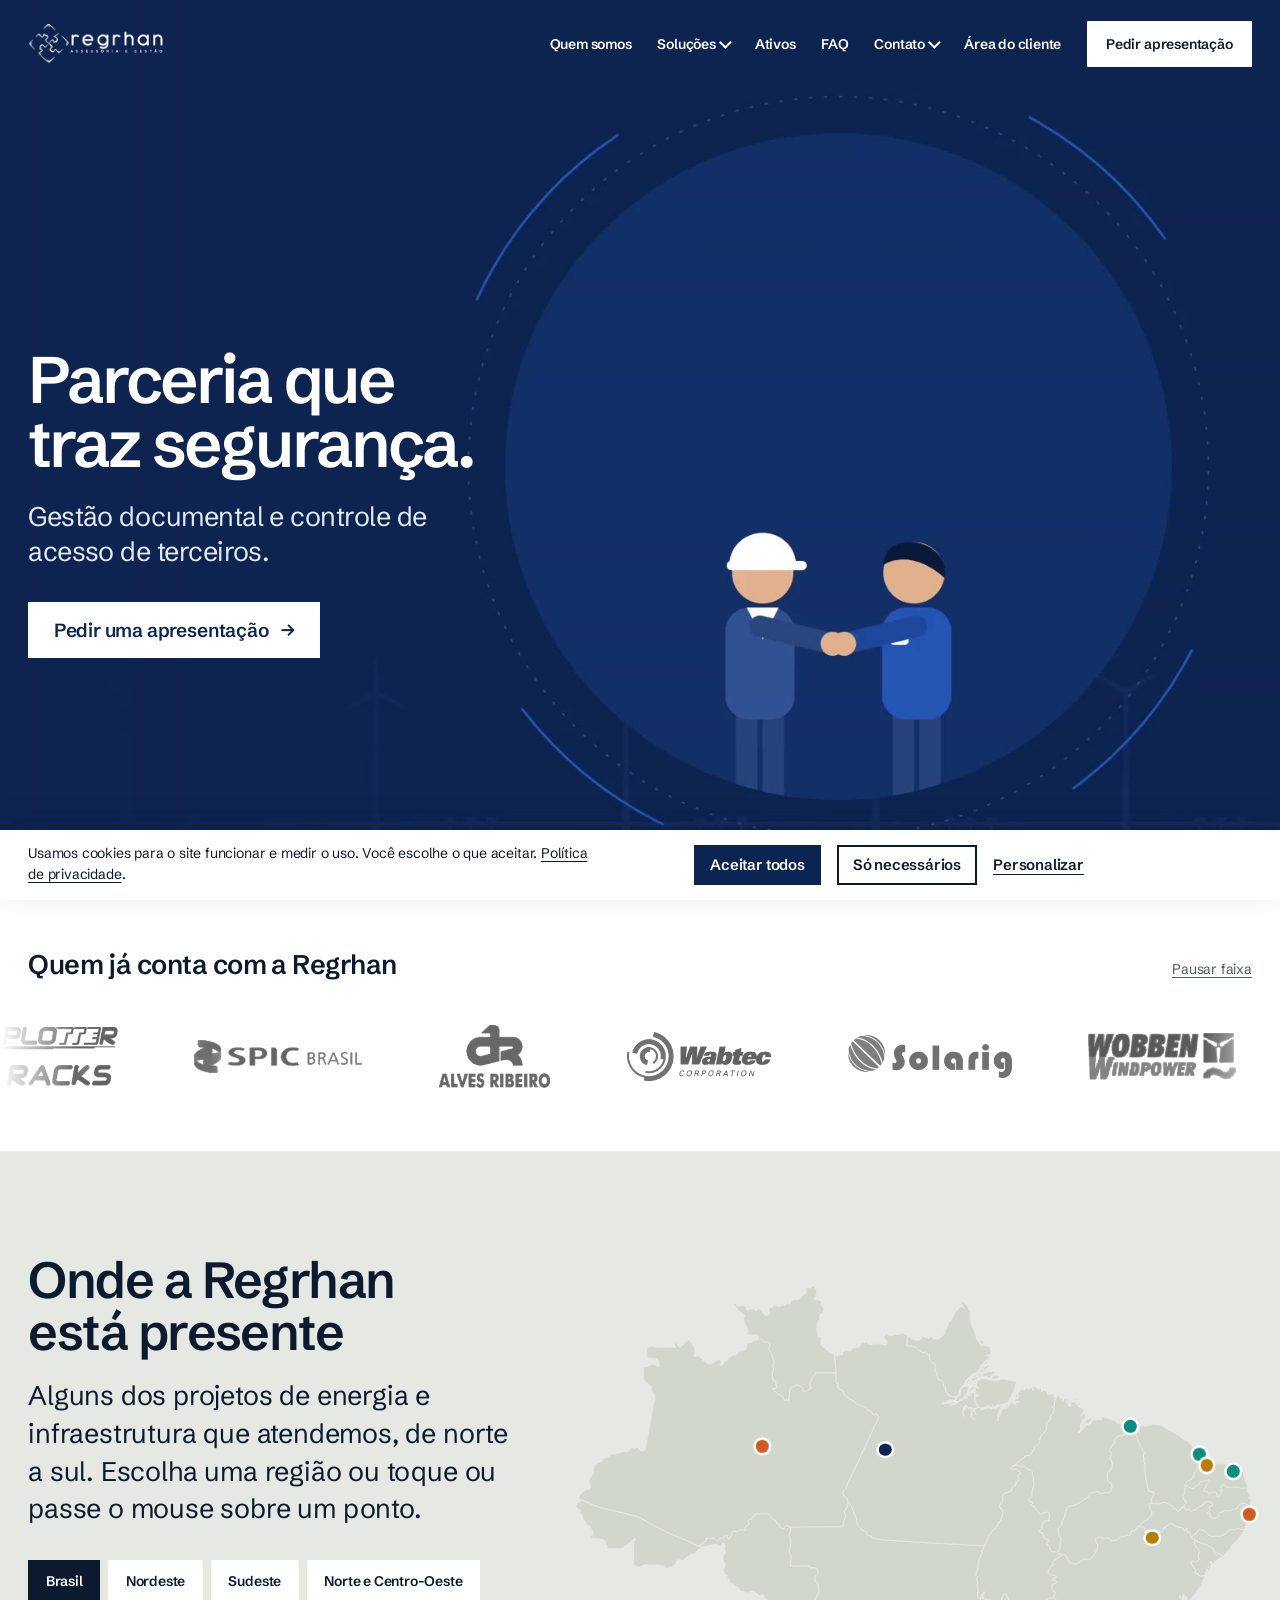
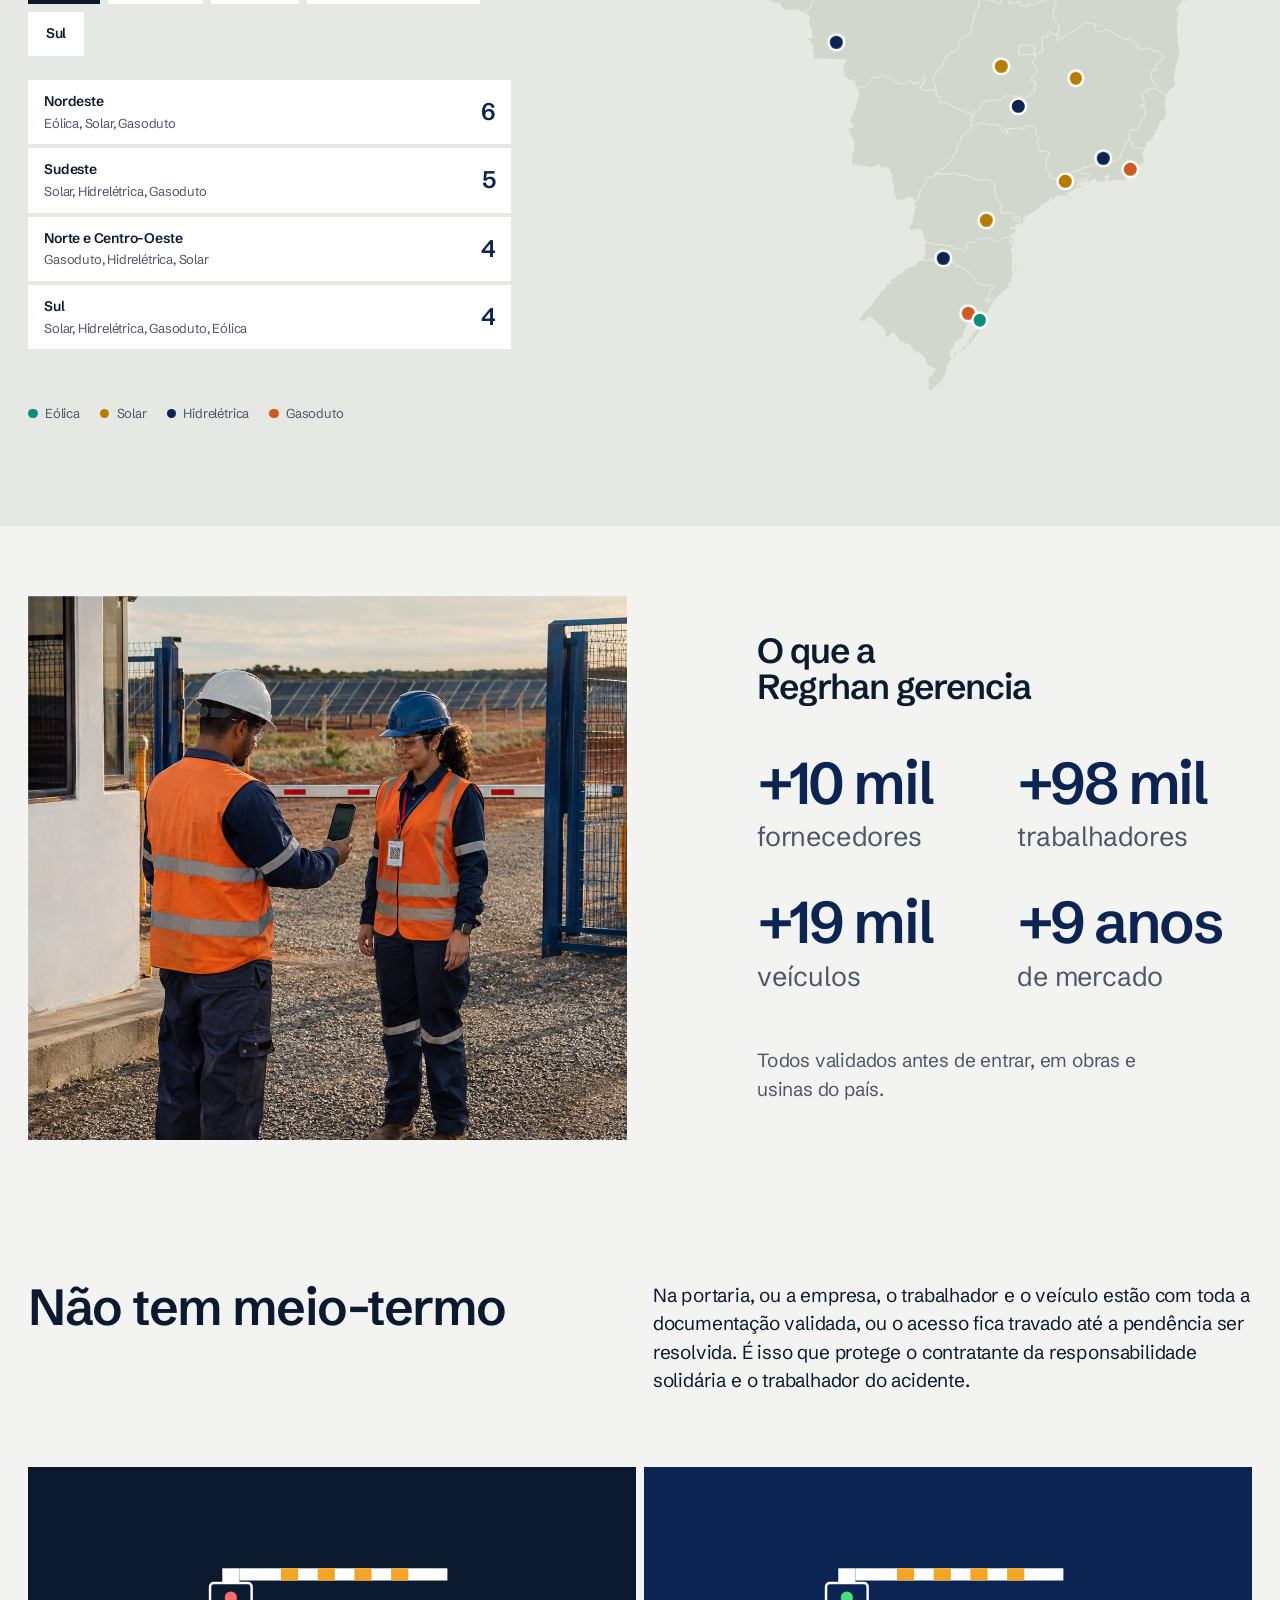
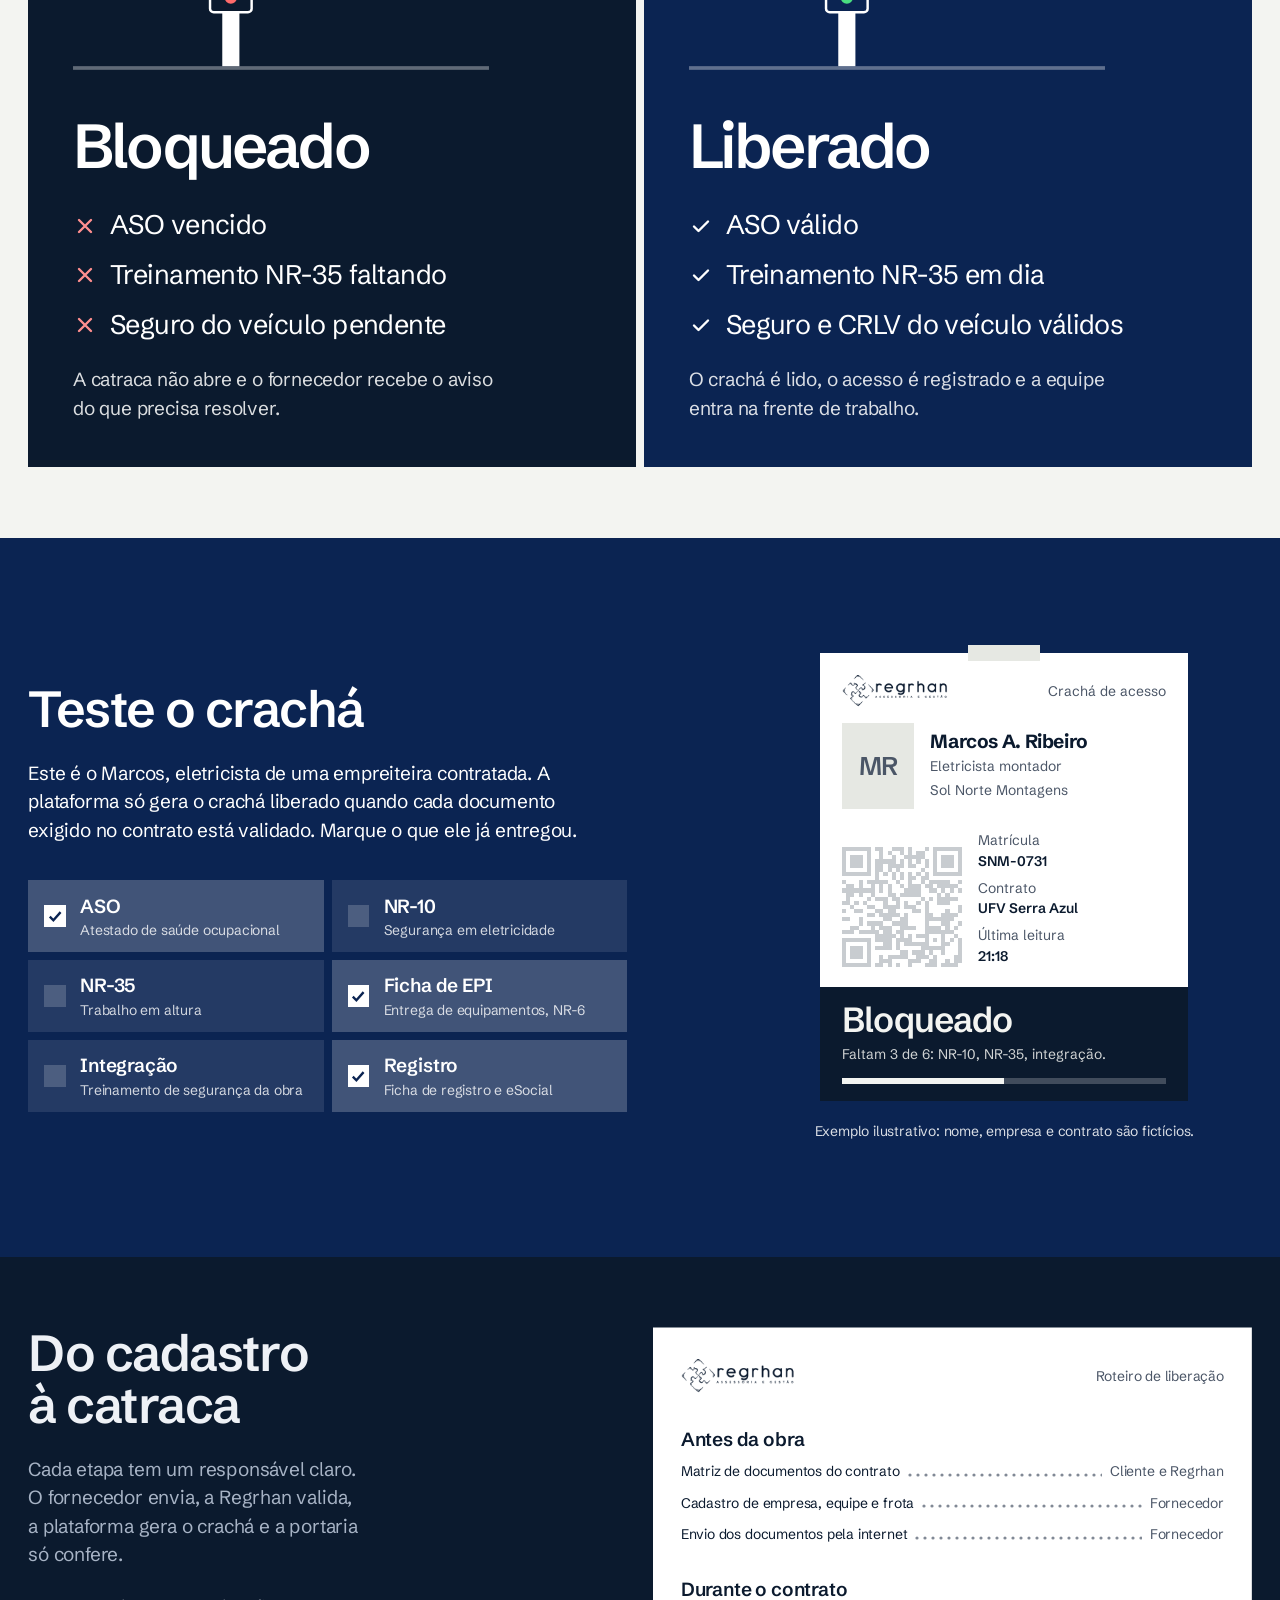
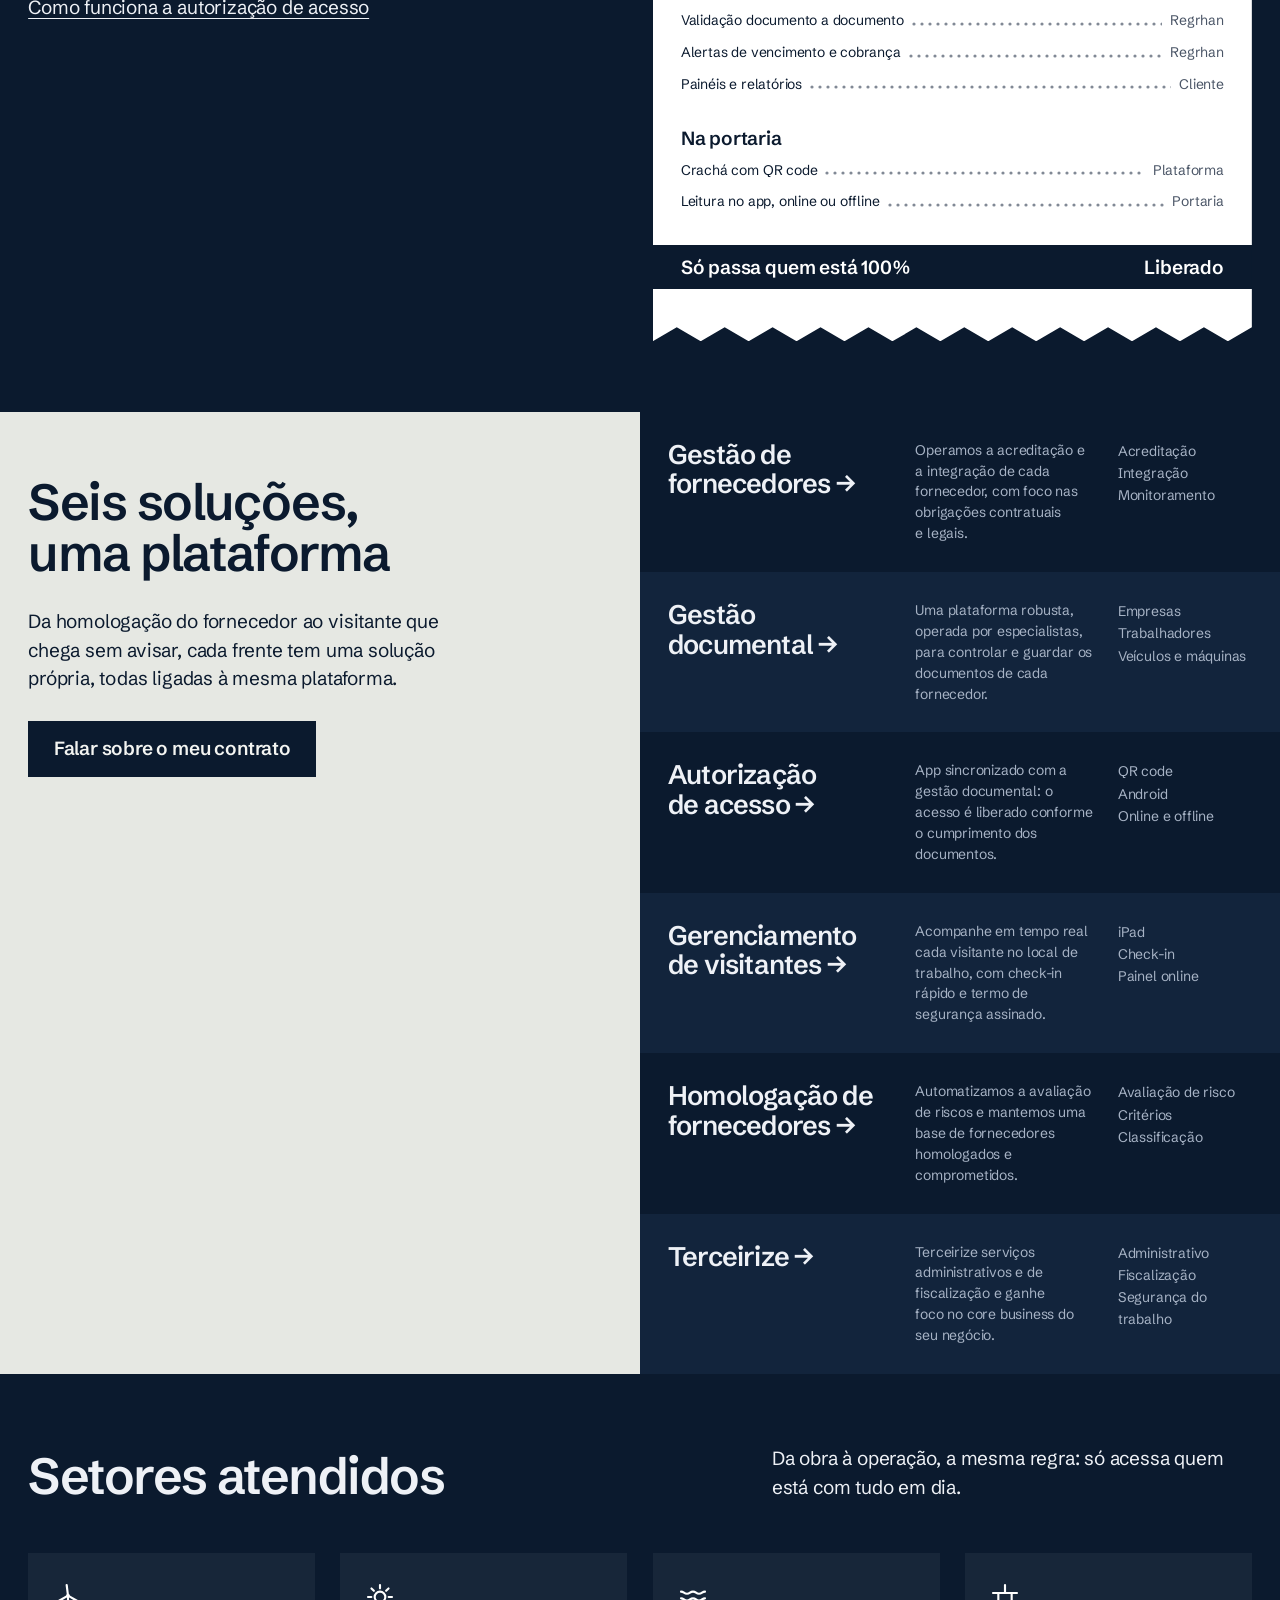
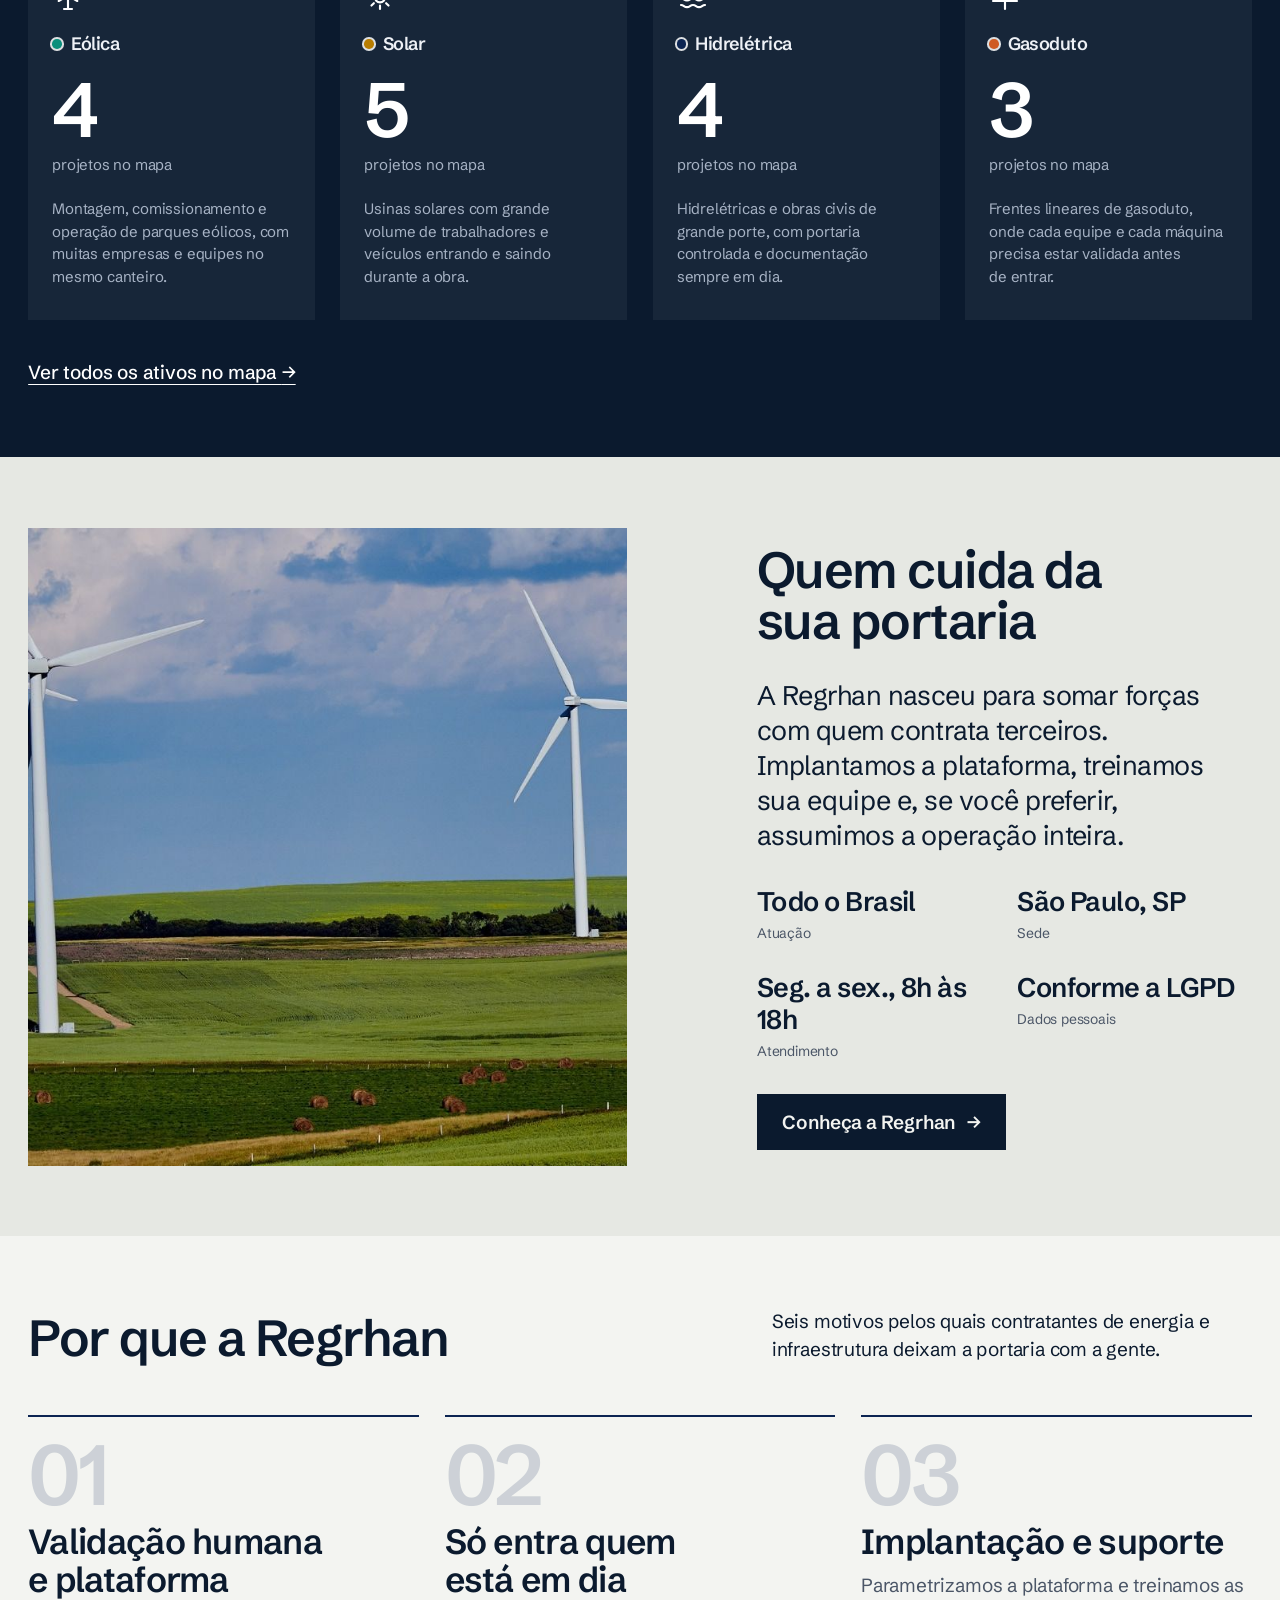
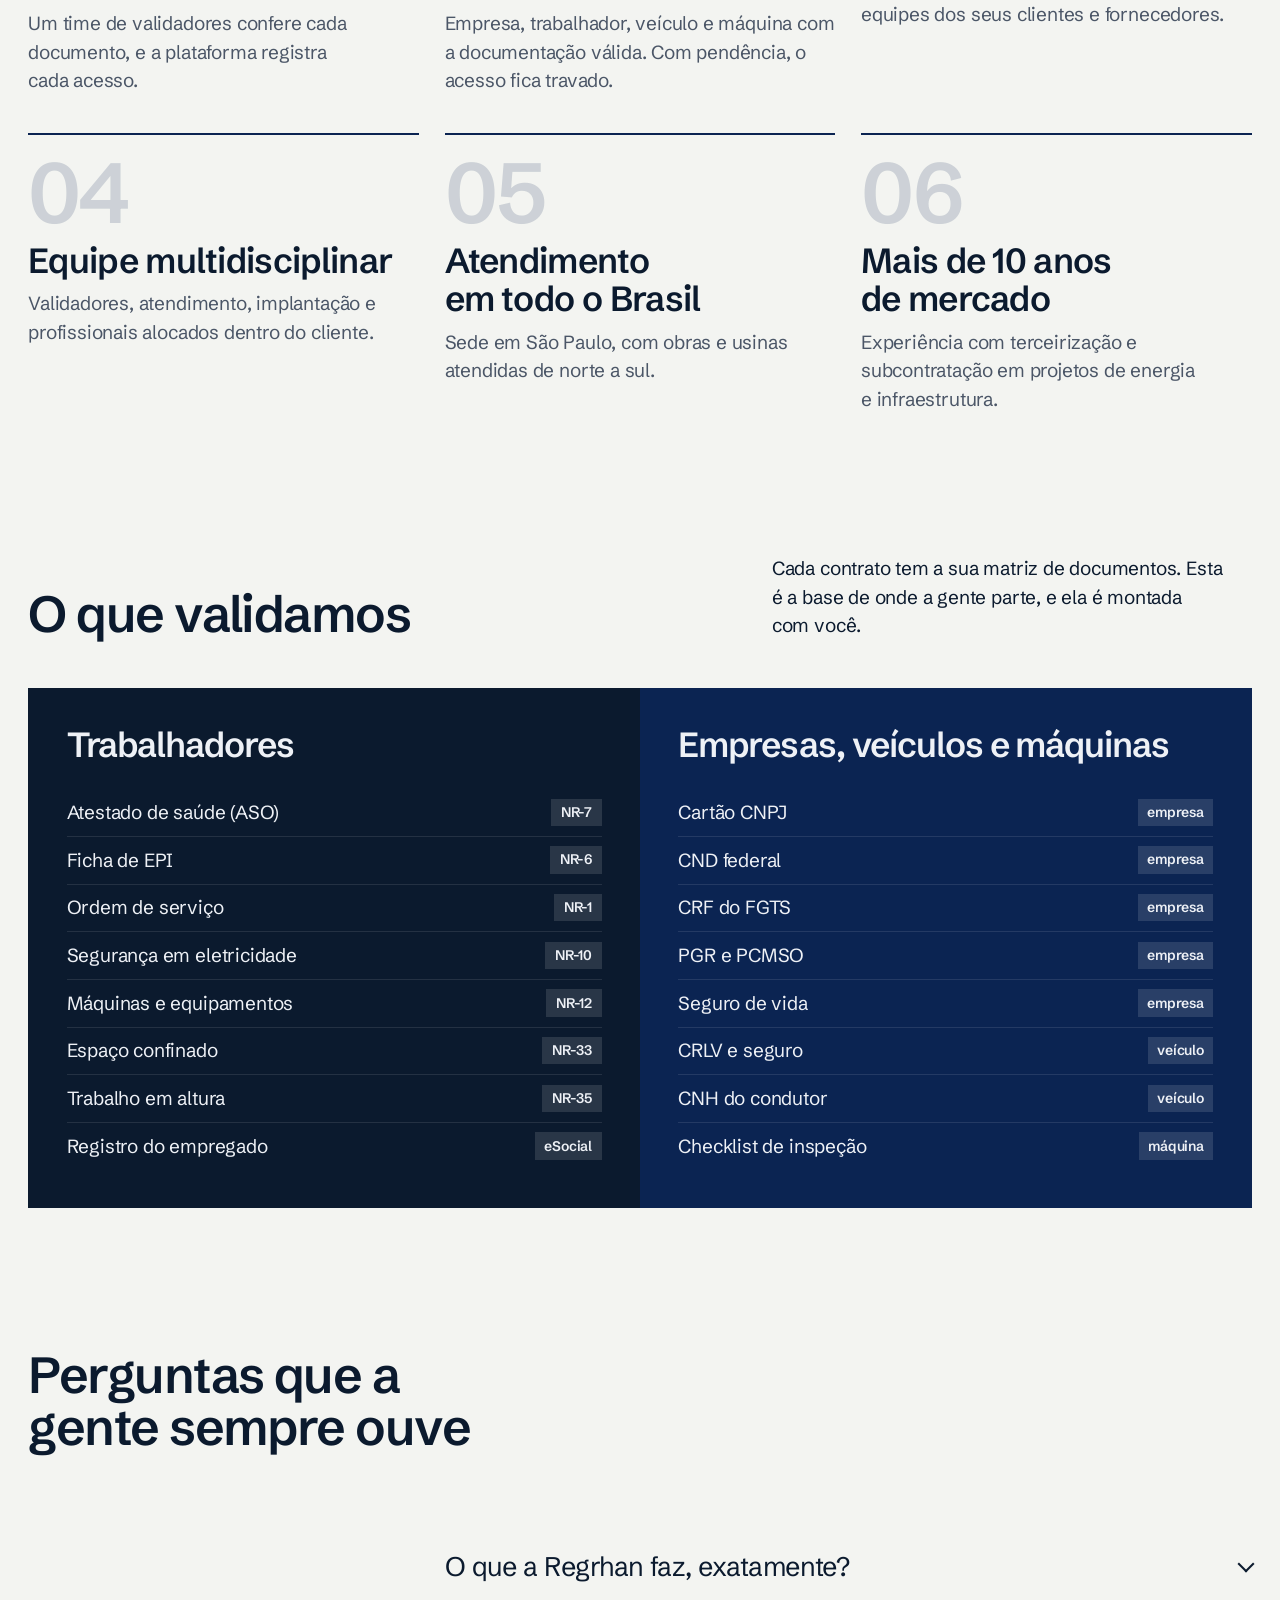
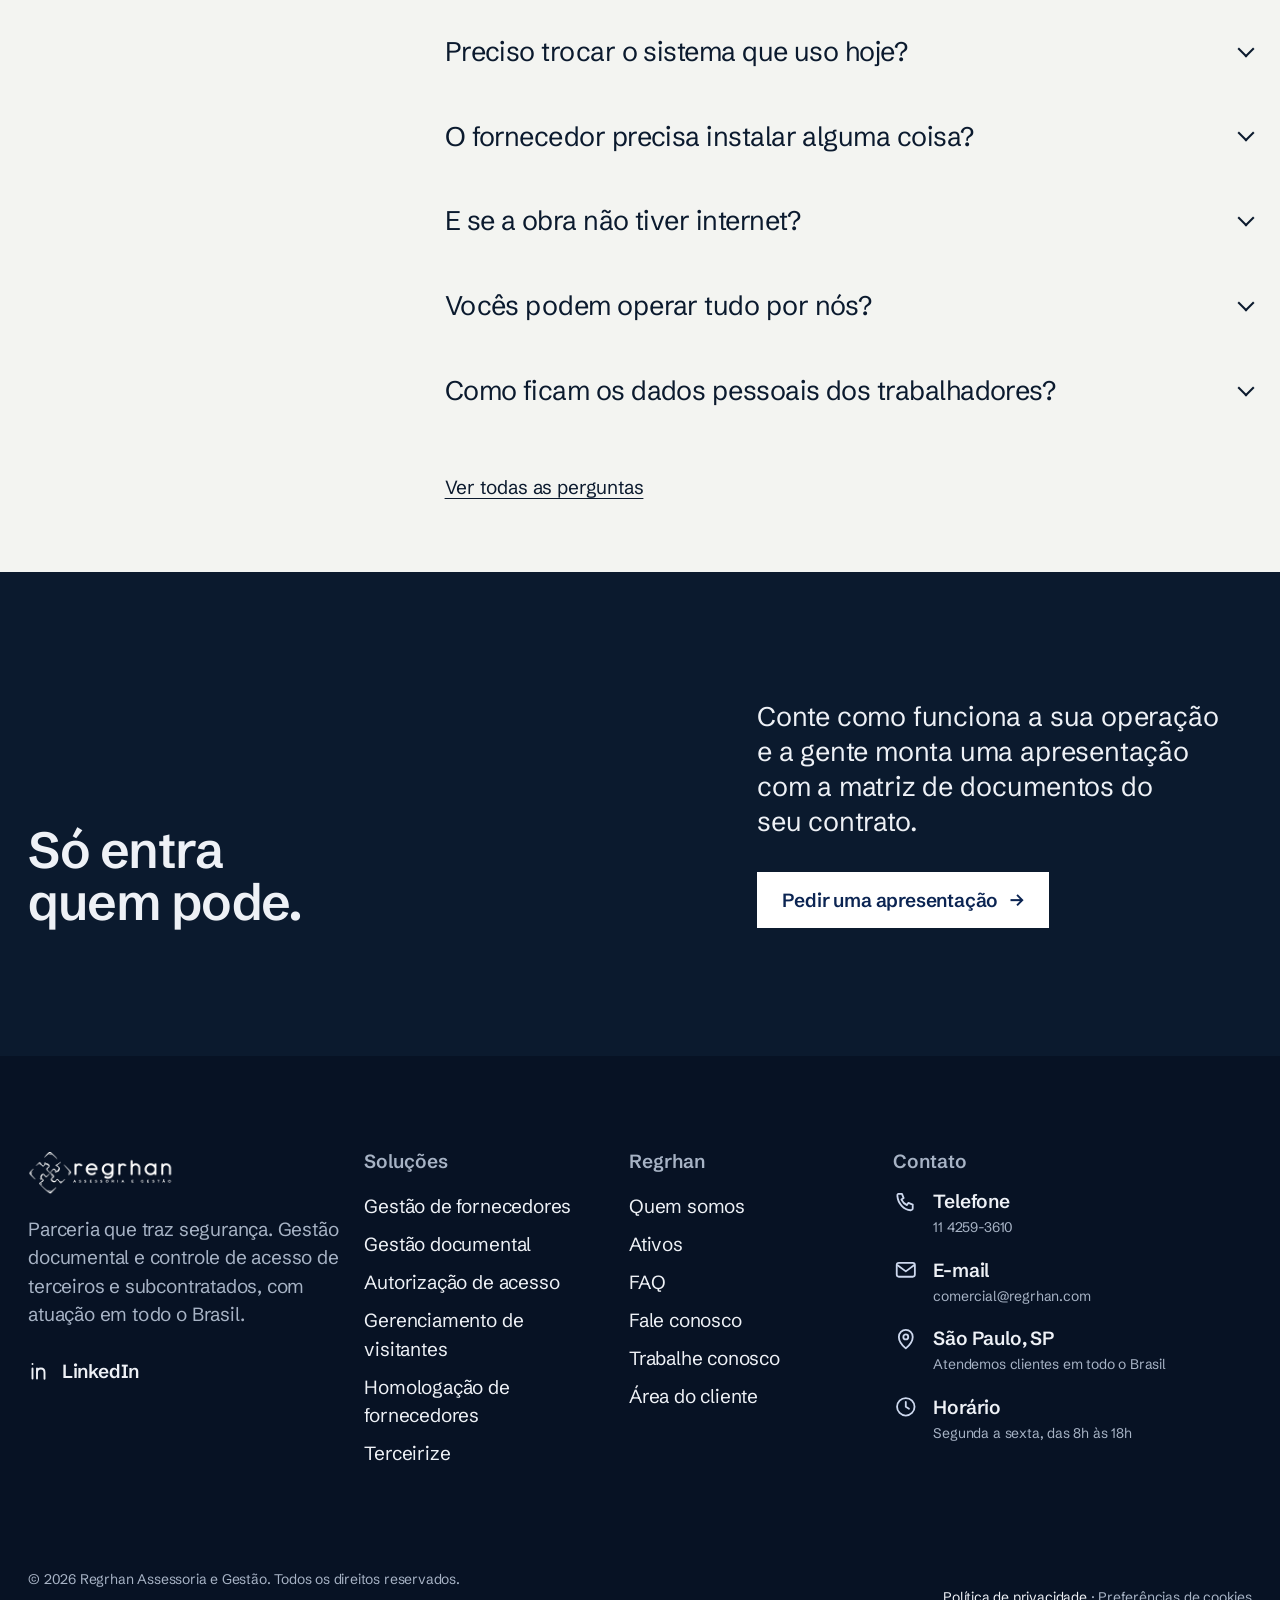
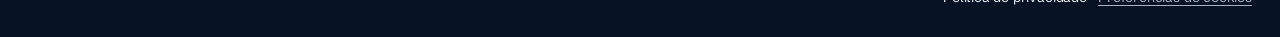
==== commit 7e256666: "Prévia: versão noindex para a Vercel Remove .htaccess, _redirects e sitemap.xml, bloqueia indexação " ====
--- a/index.html
+++ b/index.html
@@ -1,6 +1,7 @@
 <!DOCTYPE html>
 <html lang="pt-BR">
 <head>
+<meta name="robots" content="noindex,nofollow">
 <meta charset="utf-8">
 <meta name="viewport" content="width=device-width, initial-scale=1">
 <title>Regrhan · Parceria que traz segurança</title>
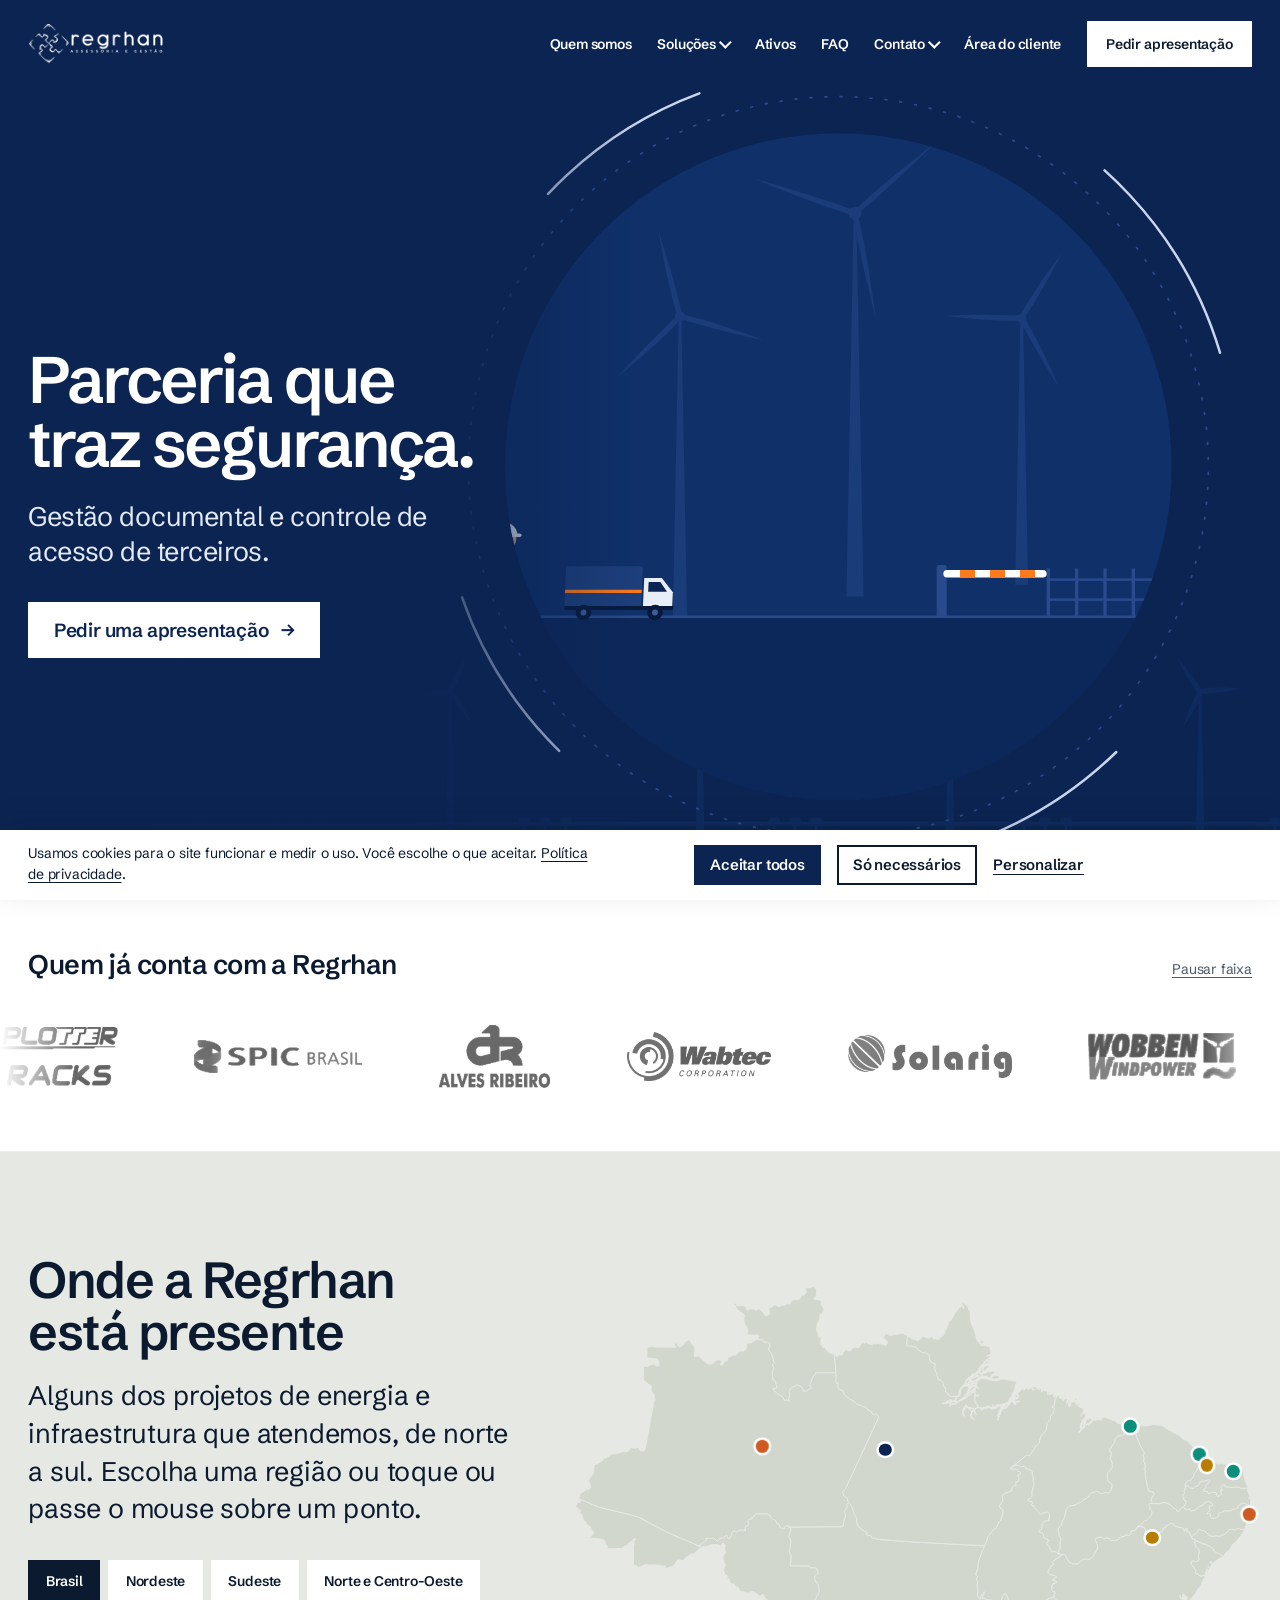
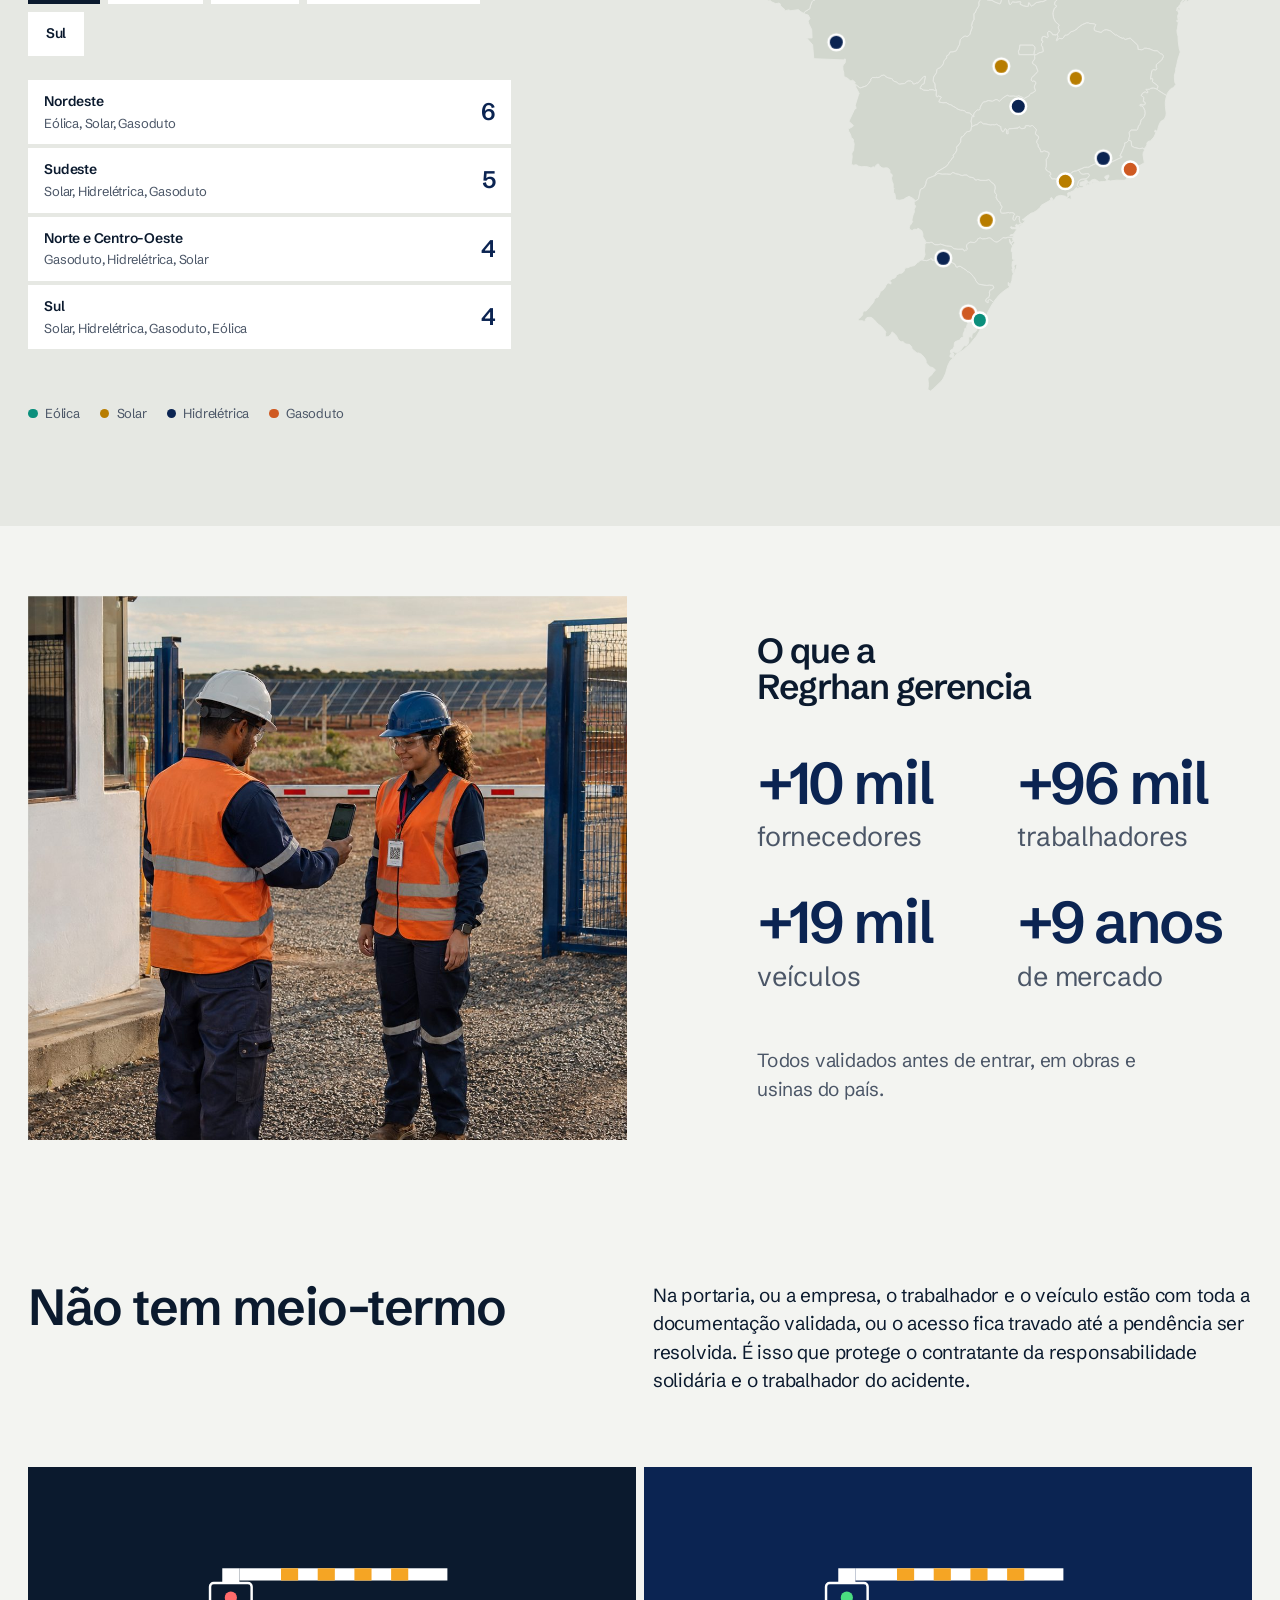
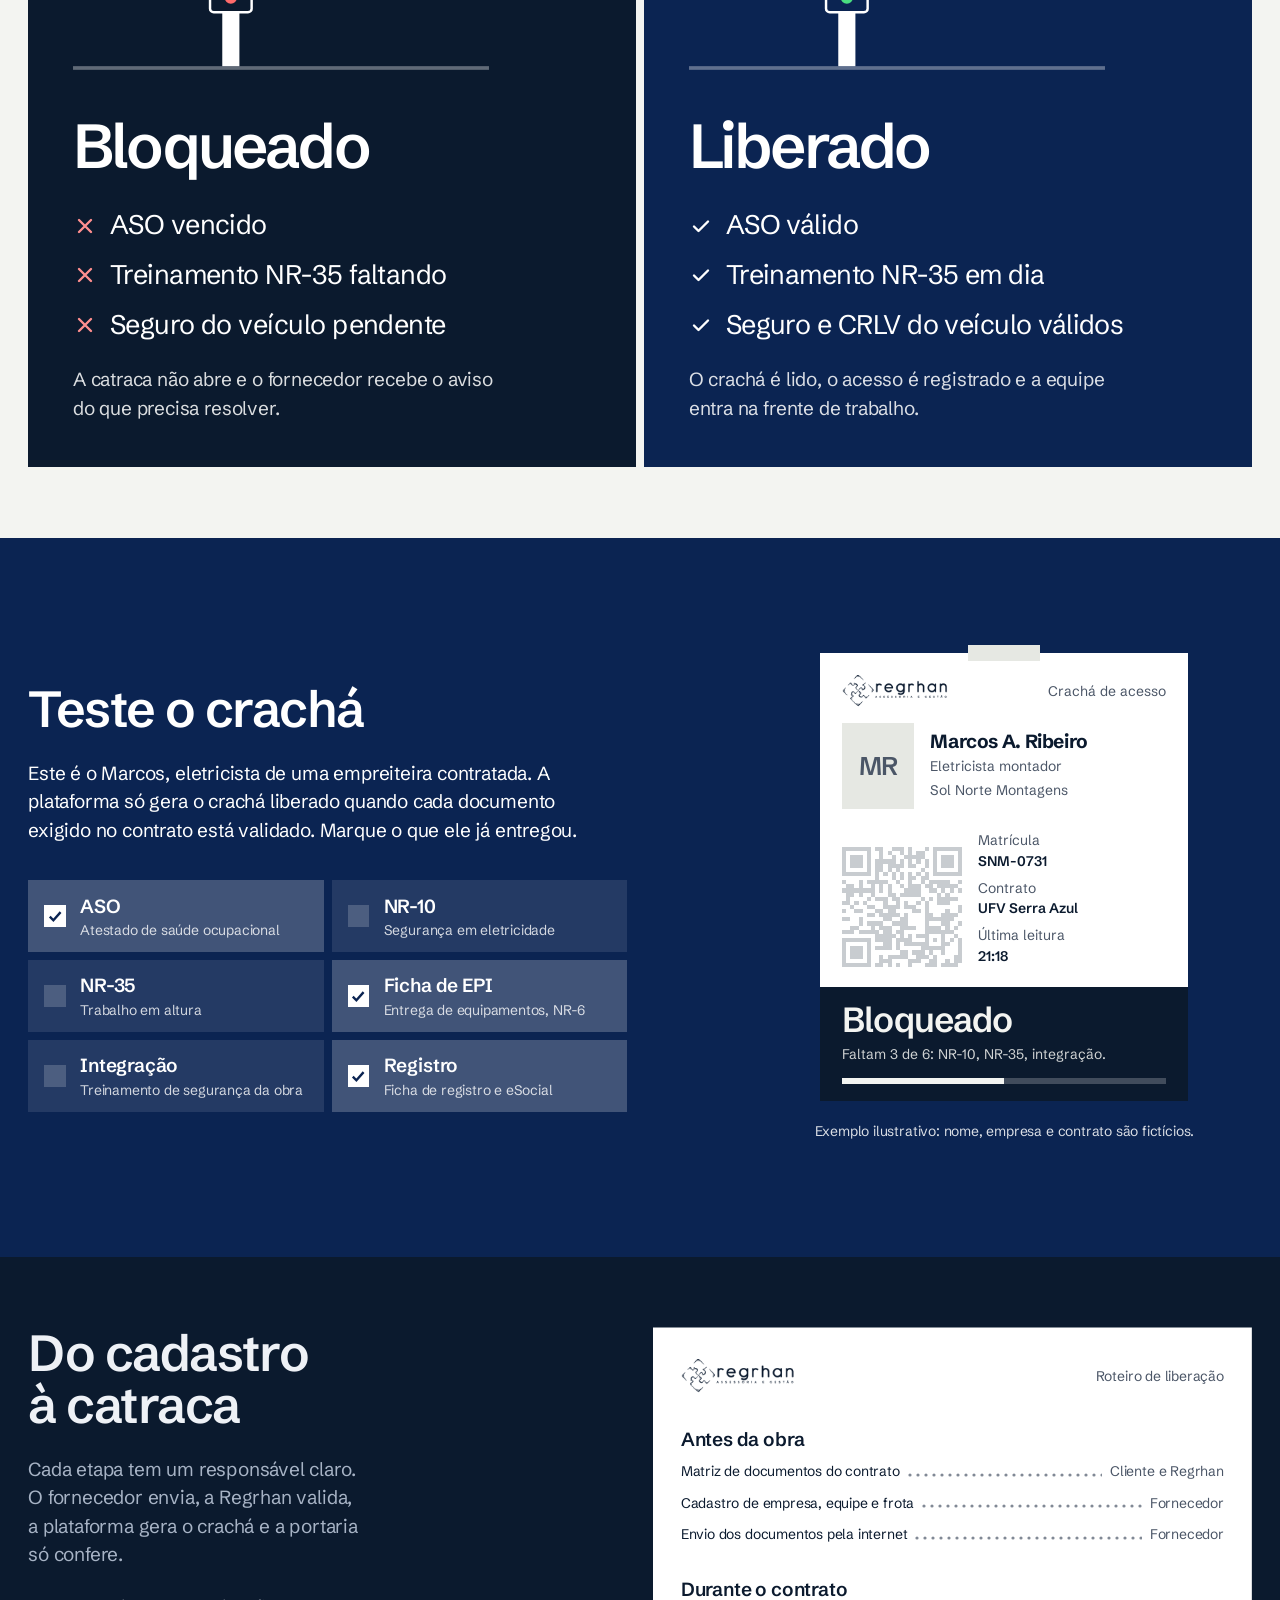
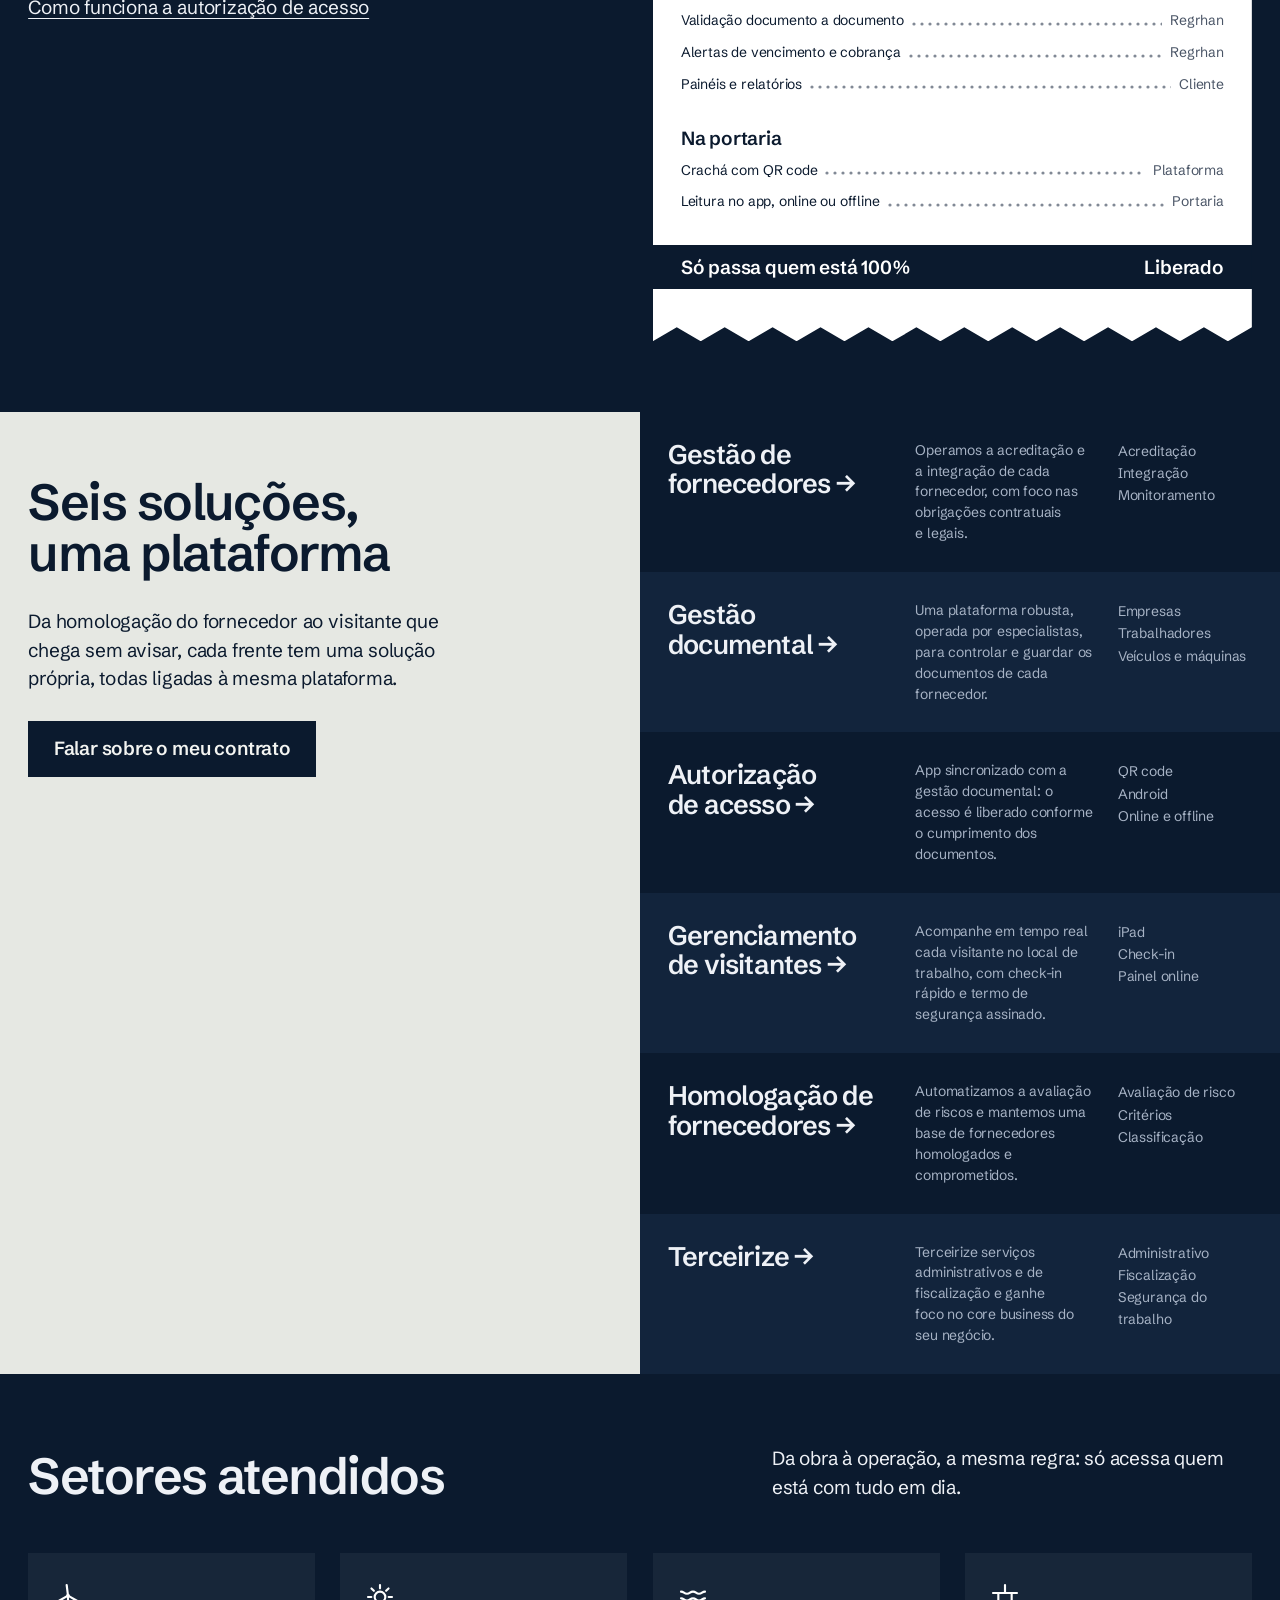
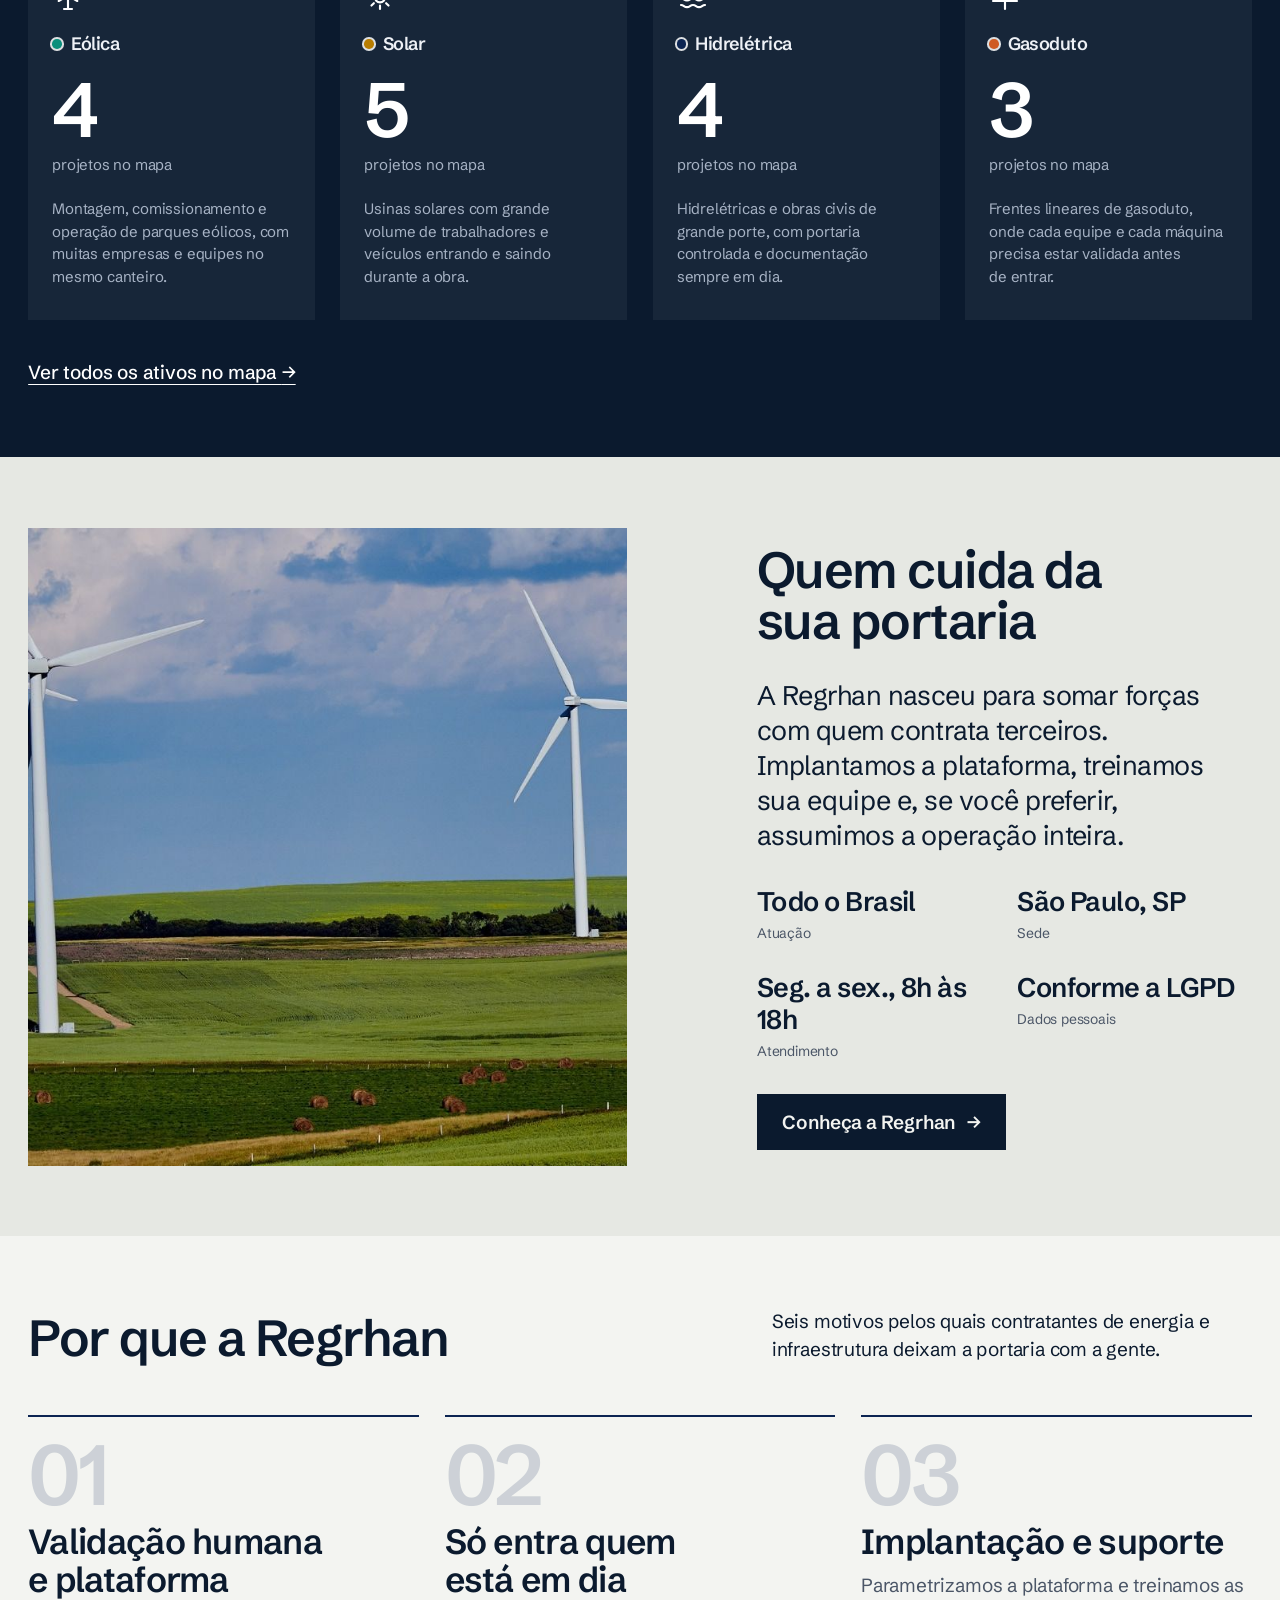
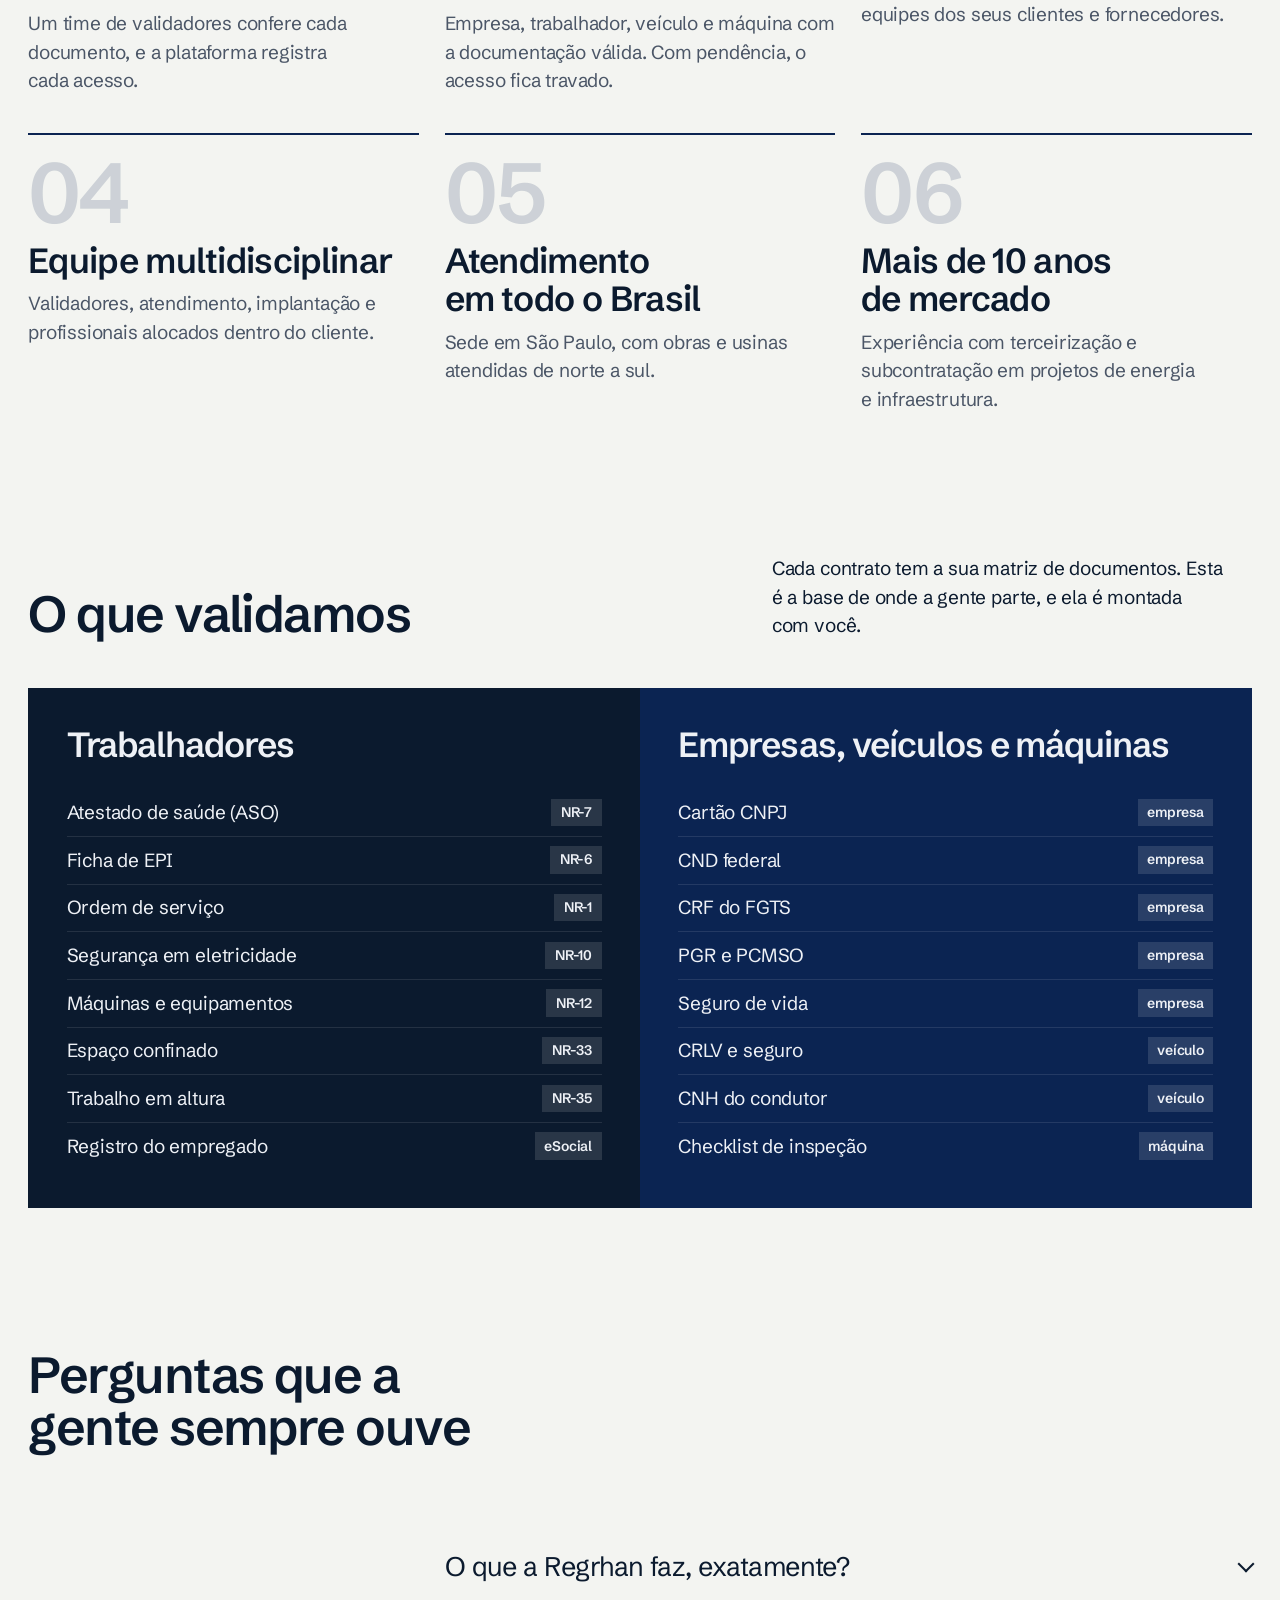
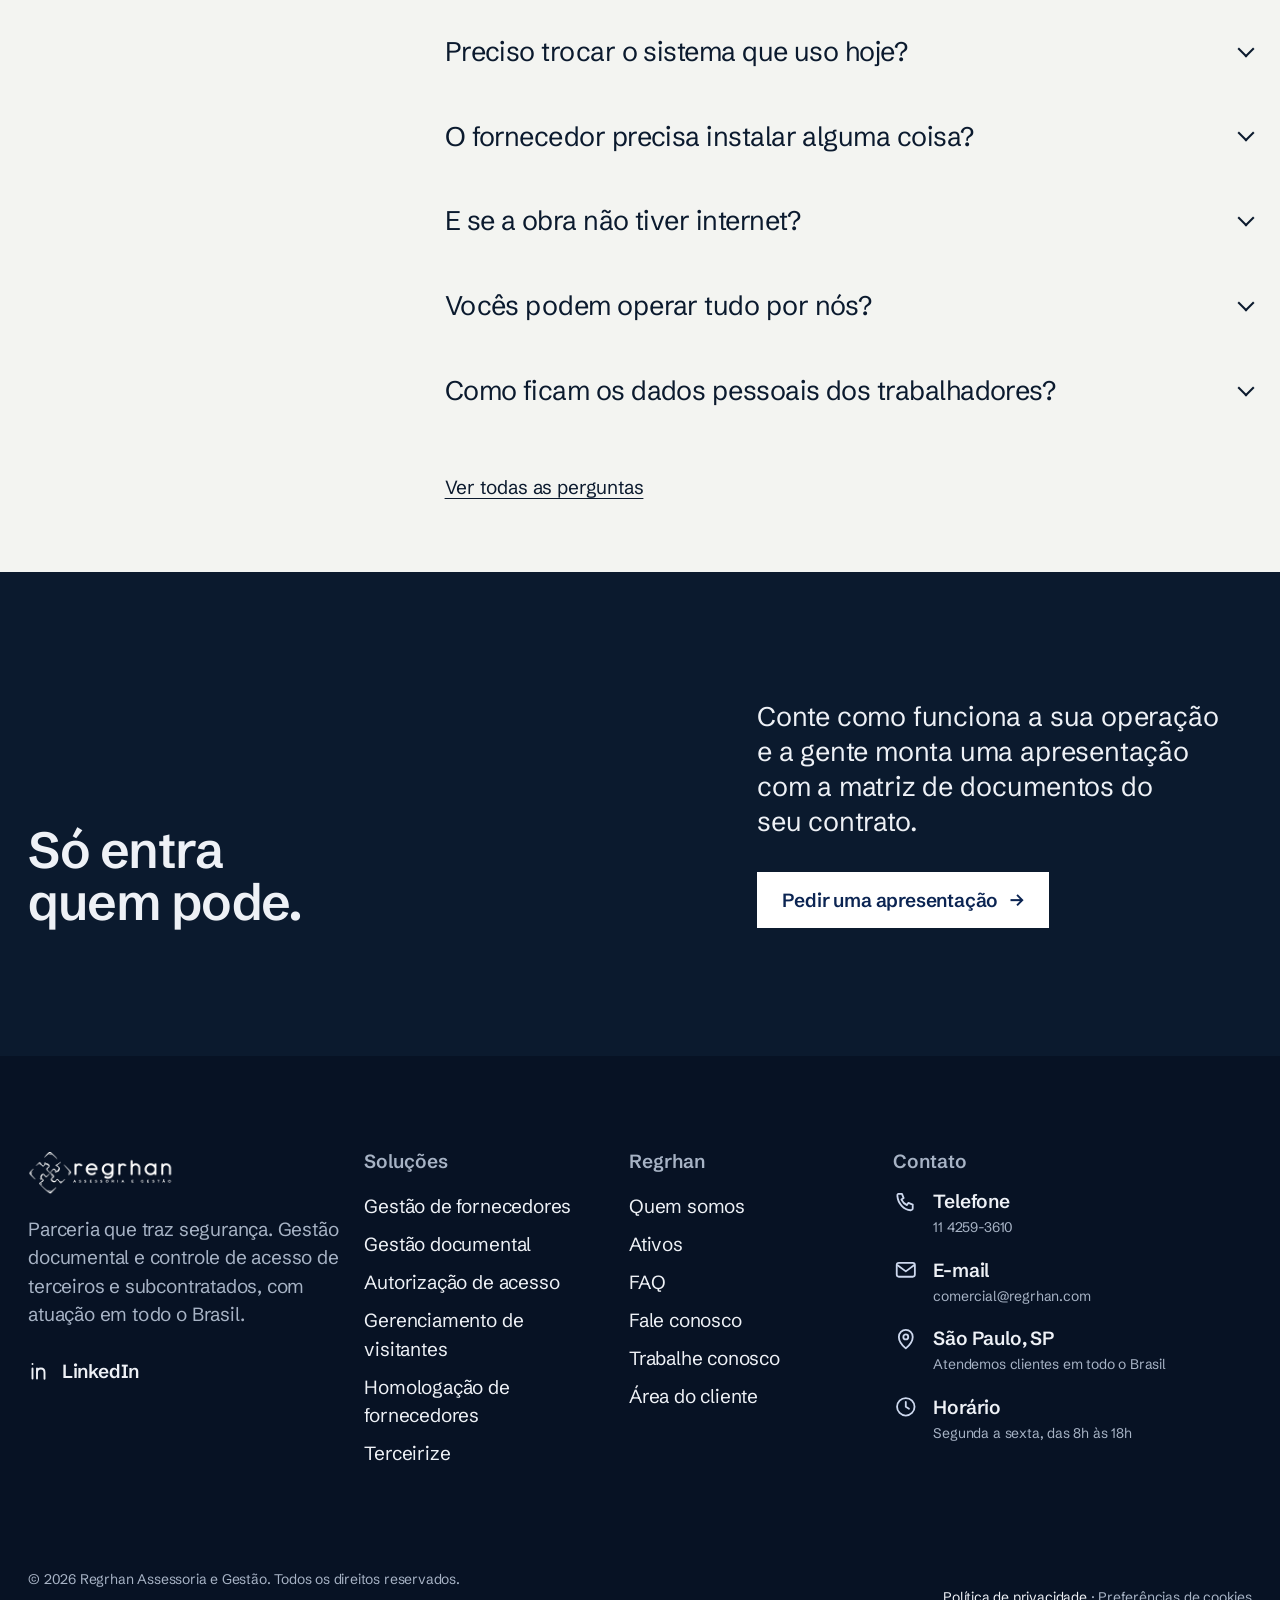
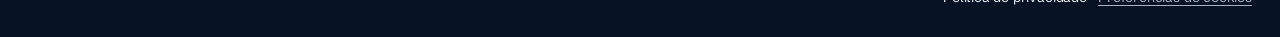
==== commit 6daec092: "Hero: animação ao vivo no lugar do vídeo Troca o hero.mp4 (4 MB, perdia qualidade na compressão) pel" ====
--- a/index.html
+++ b/index.html
@@ -62,7 +62,7 @@
   </div>
 </header>
 <div class="hv-media" aria-hidden="true">
-  <video autoplay muted loop playsinline preload="auto" poster="assets/hero-poster.jpg"><source src="assets/hero.mp4" type="video/mp4"></video>
+  <div class="hv-stage" id="hero-anim"><img class="hv-poster" src="assets/hero-poster.jpg" alt="" width="1920" height="1080" fetchpriority="high"></div>
 </div>
 <main id="conteudo">
   <section class="hv" aria-labelledby="h1">
@@ -74,6 +74,7 @@
     <button class="hv-pause" type="button" aria-pressed="false">Pausar animação</button>
   </section>
 </div>
+<script src="js/hero-anim.js?v=1" defer></script>
 
 <section class="clientes" aria-labelledby="h-clientes">
   <div class="wrap clientes-head">
--- a/css/site.css
+++ b/css/site.css
@@ -1822,3 +1822,12 @@
 .set-link { display: inline-block; margin-top: clamp(1.75rem, 3vw, 2.5rem); color: #fff; text-decoration: underline; text-underline-offset: .25em; font-weight: 500; }
 @media (max-width: 1000px) { .set-grid { grid-template-columns: repeat(2, minmax(0, 1fr)); } .dif-grid { grid-template-columns: repeat(2, minmax(0, 1fr)); } }
 @media (max-width: 600px) { .set-grid, .dif-grid { grid-template-columns: 1fr; } }
+
+/* ---------------- hero: animação ao vivo (substitui o vídeo) ---------------- */
+.hv-stage { position: absolute; inset: 0; background: #0b2452; overflow: hidden; }
+.hv-poster { position: absolute; inset: 0; width: 100%; height: 100%; object-fit: cover; object-position: 100% 50%; background: none; max-width: none; }
+.hv-stage > div { position: absolute; inset: 0; }
+@media (max-width: 600px) {
+  .hv-stage { top: auto; bottom: 0; height: 123.75vw; width: 220vw; left: -108.4vw; max-width: none; inset: auto auto 0 -108.4vw; }
+  .hv-poster { object-fit: fill; object-position: 0 0; }
+}
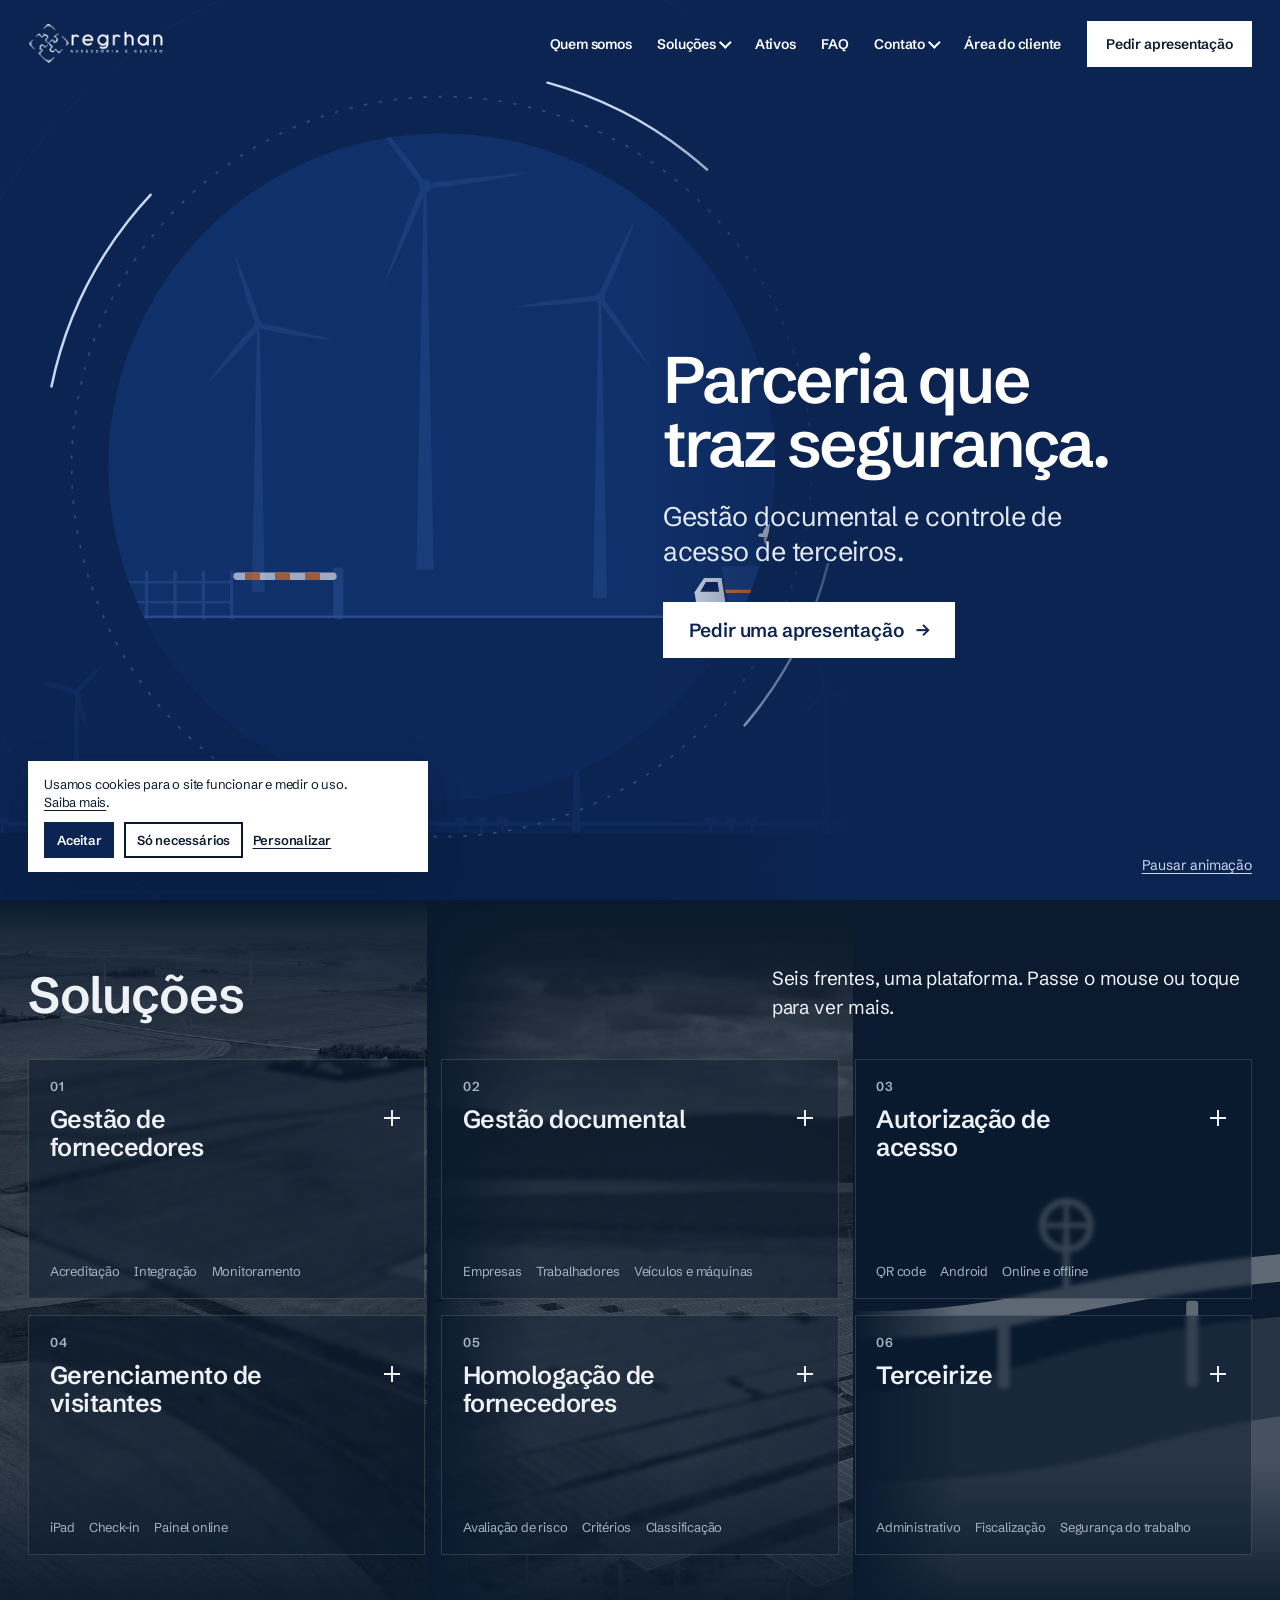
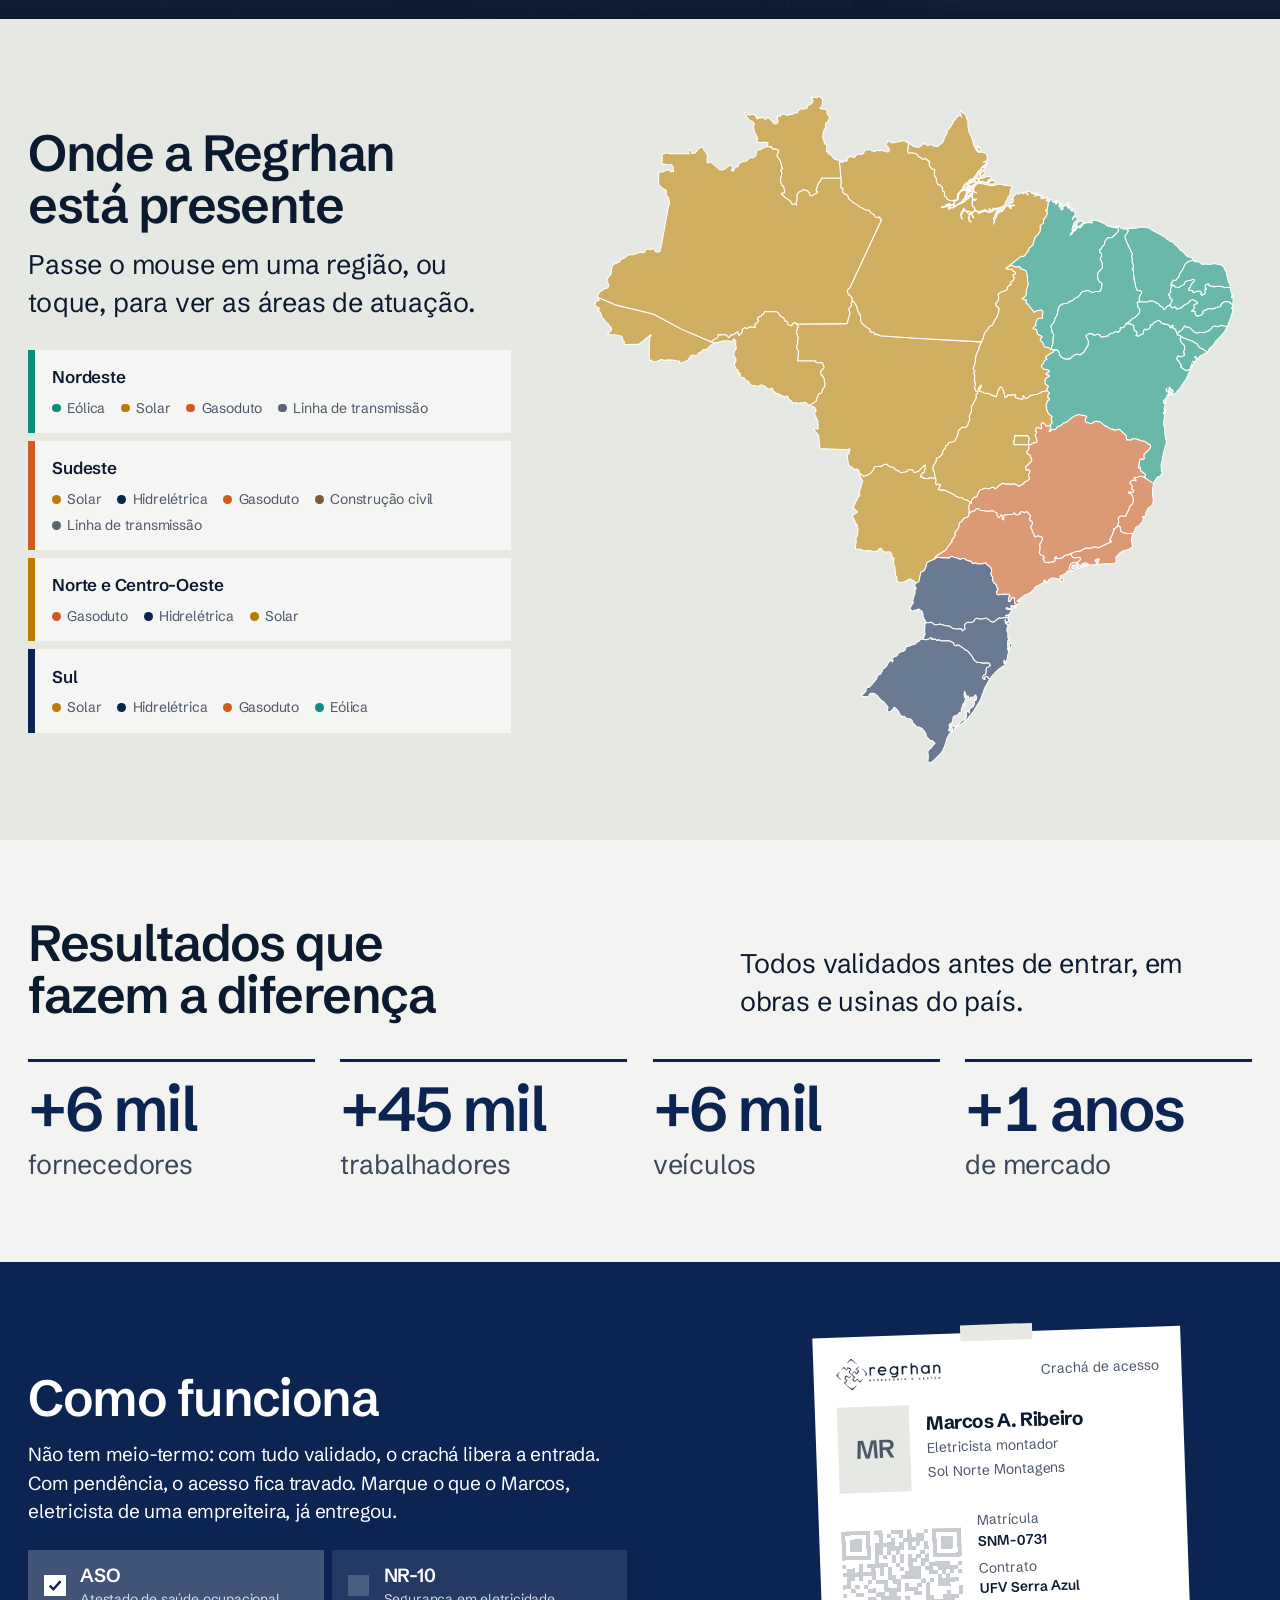
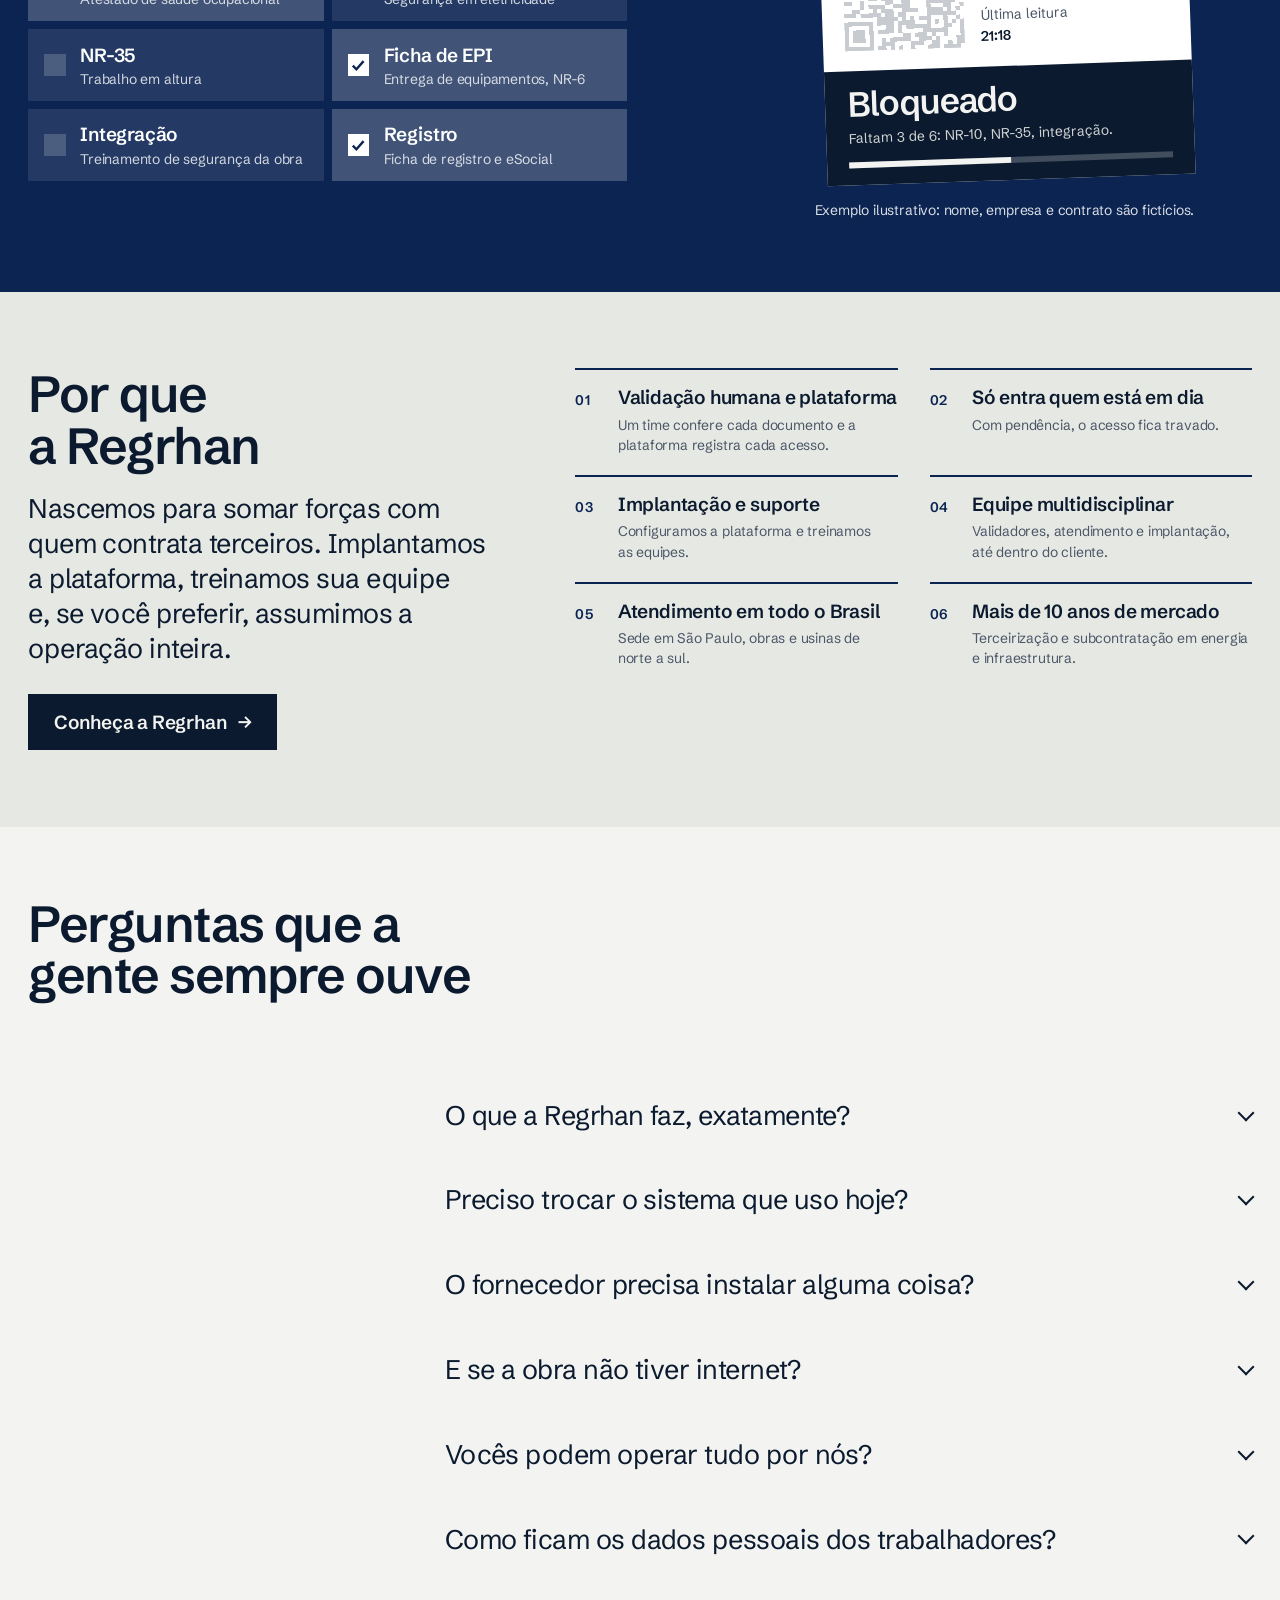
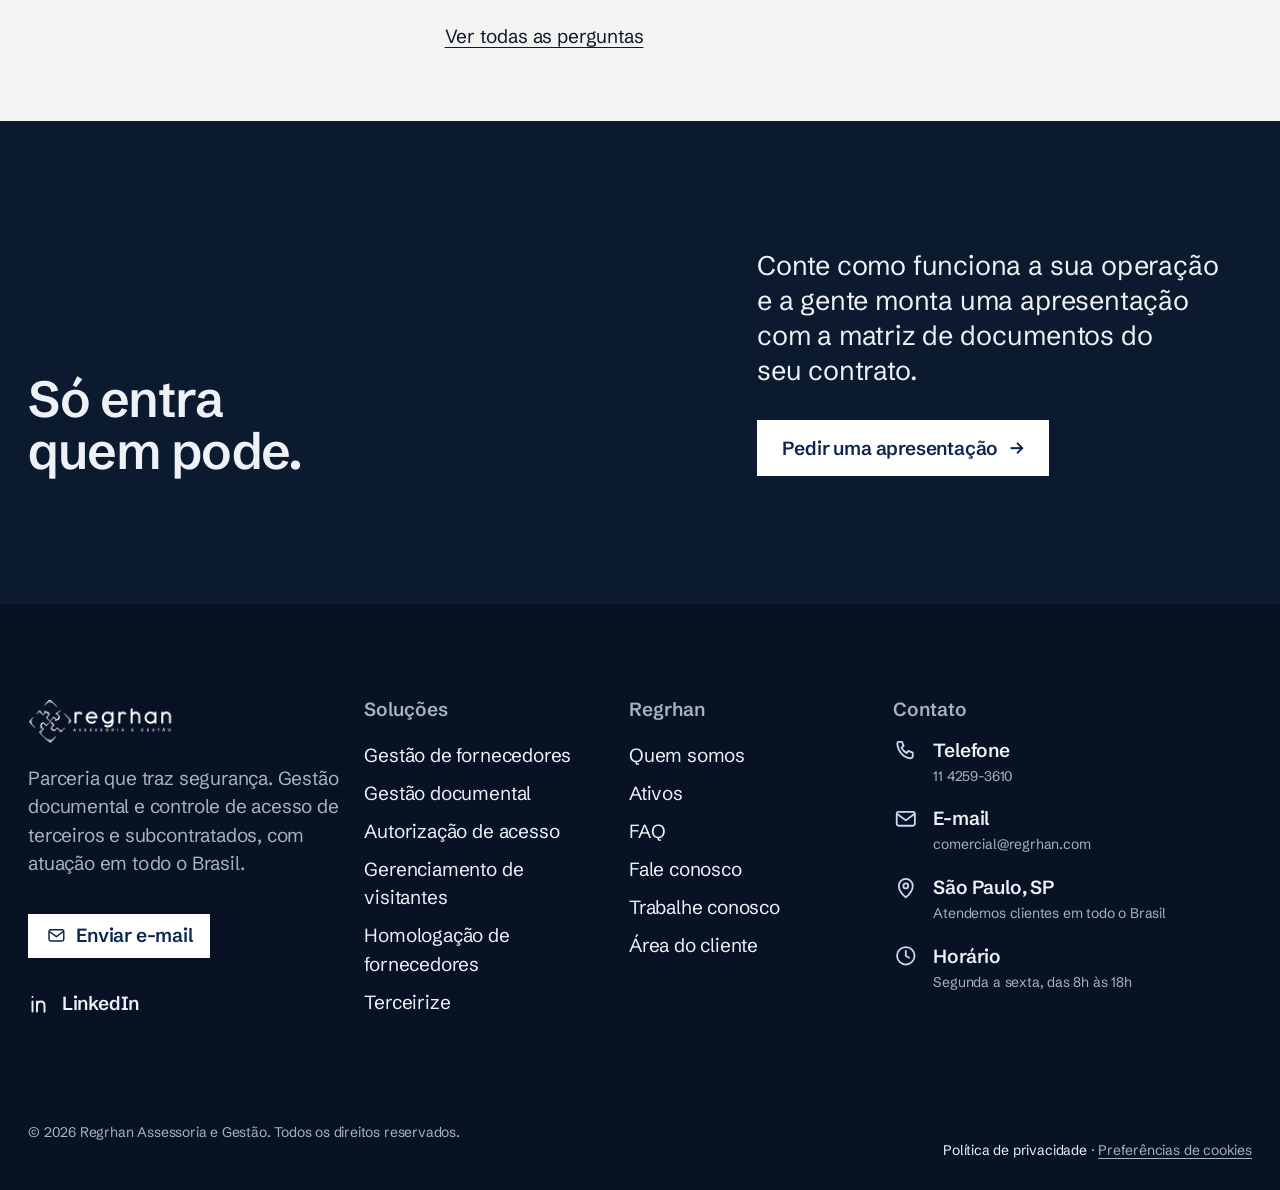
==== commit 5cf00868: "Ajustes do Gabriel: hero espelhada, solucoes compactas, mapa por regiao com hover, secoes unificadas" ====
--- a/index.html
+++ b/index.html
@@ -1,20 +1,22 @@
 <!DOCTYPE html>
-<html lang="pt-BR">
+<html lang="pt-BR" data-email="comercial@regrhan.com">
 <head>
 <meta name="robots" content="noindex,nofollow">
 <meta charset="utf-8">
 <meta name="viewport" content="width=device-width, initial-scale=1">
-<title>Regrhan · Parceria que traz segurança</title>
+<title>Regrhan Assessoria</title>
 <meta name="description" content="Parceria que traz segurança. A Regrhan valida os documentos de empresas terceiras, trabalhadores, veículos e máquinas e só libera o acesso à frente de trabalho quando está tudo em dia.">
 <link rel="canonical" href="https://regrhan.com/">
 <meta name="theme-color" content="#0b2452">
-<link rel="icon" type="image/png" sizes="48x48" href="assets/favicon-48.png">
-<link rel="icon" type="image/png" sizes="192x192" href="assets/favicon-192.png">
+<link rel="icon" type="image/png" sizes="48x48" href="assets/favicon-48-escuro.png">
+<link rel="icon" type="image/png" sizes="192x192" href="assets/favicon-192-escuro.png">
+<link rel="icon" type="image/png" sizes="48x48" href="assets/favicon-48-claro.png" media="(prefers-color-scheme: dark)">
+<link rel="icon" type="image/png" sizes="192x192" href="assets/favicon-192-claro.png" media="(prefers-color-scheme: dark)">
 <link rel="apple-touch-icon" href="assets/apple-touch-icon.png">
 <meta property="og:type" content="website">
 <meta property="og:locale" content="pt_BR">
 <meta property="og:site_name" content="Regrhan">
-<meta property="og:title" content="Regrhan · Parceria que traz segurança">
+<meta property="og:title" content="Regrhan Assessoria">
 <meta property="og:description" content="Parceria que traz segurança. A Regrhan valida os documentos de empresas terceiras, trabalhadores, veículos e máquinas e só libera o acesso à frente de trabalho quando está tudo em dia.">
 <meta property="og:url" content="https://regrhan.com/">
 <meta property="og:image" content="https://regrhan.com/assets/og-image.jpg">
@@ -75,101 +77,95 @@
   </section>
 </div>
 <script src="js/hero-anim.js?v=1" defer></script>
-
-<section class="clientes" aria-labelledby="h-clientes">
-  <div class="wrap clientes-head">
-    <h2 id="h-clientes" data-reveal>Quem já conta com a Regrhan</h2>
-    <button class="marq-pause" type="button" aria-pressed="false">Pausar faixa</button>
-  </div>
-  <div class="marq-view"><div class="marq">
-    <ul class="marq-track">
-      <li style="--w:105"><img src="assets/clientes/plotter-racks.png" width="105" height="53" alt="Plotter Racks" loading="lazy" decoding="async"></li><li style="--w:150"><img src="assets/clientes/spic-brasil.png" width="150" height="30" alt="SPIC Brasil" loading="lazy" decoding="async"></li><li style="--w:99"><img src="assets/clientes/alves-ribeiro.png" width="99" height="57" alt="Alves Ribeiro" loading="lazy" decoding="async"></li><li style="--w:129"><img src="assets/clientes/wabtec.png" width="129" height="43" alt="Wabtec" loading="lazy" decoding="async"></li><li style="--w:146"><img src="assets/clientes/solarig.png" width="146" height="38" alt="Solarig" loading="lazy" decoding="async"></li><li style="--w:132"><img src="assets/clientes/wobben.png" width="132" height="42" alt="Wobben Windpower" loading="lazy" decoding="async"></li><li style="--w:150"><img src="assets/clientes/semp.png" width="150" height="27" alt="Semp" loading="lazy" decoding="async"></li><li style="--w:150"><img src="assets/clientes/ventos-de-sao-zacarias.png" width="150" height="32" alt="Ventos de São Zacarias" loading="lazy" decoding="async"></li><li style="--w:108"><img src="assets/clientes/ibitu.png" width="108" height="52" alt="Ibitu Energia" loading="lazy" decoding="async"></li><li style="--w:150"><img src="assets/clientes/helexia.png" width="150" height="31" alt="Helexia" loading="lazy" decoding="async"></li><li style="--w:90"><img src="assets/clientes/gdsun.png" width="90" height="62" alt="GDSun" loading="lazy" decoding="async"></li><li style="--w:125"><img src="assets/clientes/grande-sertao.png" width="125" height="45" alt="Grande Sertão" loading="lazy" decoding="async"></li><li style="--w:86"><img src="assets/clientes/elis.png" width="86" height="65" alt="Élis Energia" loading="lazy" decoding="async"></li><li style="--w:150"><img src="assets/clientes/faro-energy.png" width="150" height="36" alt="Faro Energy" loading="lazy" decoding="async"></li><li style="--w:87"><img src="assets/clientes/cpfl-renovaveis.png" width="87" height="64" alt="CPFL Renováveis" loading="lazy" decoding="async"></li><li style="--w:129"><img src="assets/clientes/bcr-i.png" width="129" height="43" alt="BCR-i Brasil" loading="lazy" decoding="async"></li><li style="--w:125"><img src="assets/clientes/engie.png" width="125" height="44" alt="Engie" loading="lazy" decoding="async"></li><li style="--w:126"><img src="assets/clientes/energimp.png" width="126" height="44" alt="Energimp" loading="lazy" decoding="async"></li><li style="--w:138"><img src="assets/clientes/comerc.png" width="138" height="40" alt="Comerc Energia" loading="lazy" decoding="async"></li>
+<section class="on-deep sols" aria-labelledby="h-sol">
+  <div class="sols-wm" aria-hidden="true">
+    <div class="wm-cell"><img src="assets/parque-eolico-aereo.jpg" alt="" width="1600" height="900" loading="lazy" decoding="async"></div>
+    <div class="wm-cell"><img src="assets/usina-solar-pirapora.jpg" alt="" width="1600" height="1067" loading="lazy" decoding="async"></div>
+    <div class="wm-cell"><svg class="wm-gas" viewBox="0 0 640 420" preserveAspectRatio="xMidYMid slice" aria-hidden="true">
+  <path d="M0 330 C120 280 200 300 300 270 S520 230 640 260 V420 H0Z" fill="currentColor" opacity=".35"/>
+  <path d="M0 370 C140 330 260 350 360 320 S560 290 640 310 V420 H0Z" fill="currentColor" opacity=".55"/>
+  <g fill="none" stroke="currentColor" stroke-linecap="round">
+    <path d="M-10 262 C120 232 190 262 300 238 S520 200 650 226" stroke-width="16"/>
+    <path d="M-10 262 C120 232 190 262 300 238 S520 200 650 226" stroke-width="4" stroke-dasharray="2 46" opacity=".8"/>
+  </g>
+  <g fill="currentColor">
+    <rect x="60" y="262" width="7" height="40" rx="2"/><rect x="170" y="252" width="7" height="46" rx="2"/><rect x="280" y="243" width="7" height="42" rx="2"/><rect x="390" y="234" width="7" height="50" rx="2"/><rect x="500" y="222" width="7" height="52" rx="2"/><rect x="600" y="214" width="7" height="54" rx="2"/>
+    <rect x="318" y="196" width="4" height="46"/><circle cx="320" cy="190" r="14" fill="none" stroke="currentColor" stroke-width="4"/><path d="M308 190h24M320 178v24" stroke="currentColor" stroke-width="3"/>
+  </g>
+</svg></div>
+  </div>
+  <div class="wrap sols-in">
+    <div class="head-row"><h2 id="h-sol" data-reveal>Soluções</h2><p data-reveal style="--i:1">Seis frentes, uma plataforma. Passe o mouse ou toque para ver mais.</p></div>
+    <ul class="sols-grid clean">
+      <li class="sol-tile" data-reveal style="--i:0">
+        <button type="button" class="sol-btn" aria-expanded="false" aria-controls="st-0"><span class="sol-n" aria-hidden="true">01</span><span class="sol-t">Gestão de fornecedores</span><span class="sol-plus" aria-hidden="true"></span></button>
+        <ul class="sol-terms clean" aria-hidden="true"><li>Acreditação</li><li>Integração</li><li>Monitoramento</li></ul>
+        <div class="sol-more" id="st-0"><p>Operamos a acreditação e a integração de cada fornecedor, com foco nas obrigações contratuais e legais.</p><a href="gestao-de-fornecedores.html">Ver solução <span class="arrow" aria-hidden="true">→</span></a></div>
+      </li>
+      <li class="sol-tile" data-reveal style="--i:1">
+        <button type="button" class="sol-btn" aria-expanded="false" aria-controls="st-1"><span class="sol-n" aria-hidden="true">02</span><span class="sol-t">Gestão documental</span><span class="sol-plus" aria-hidden="true"></span></button>
+        <ul class="sol-terms clean" aria-hidden="true"><li>Empresas</li><li>Trabalhadores</li><li>Veículos e máquinas</li></ul>
+        <div class="sol-more" id="st-1"><p>Uma plataforma robusta, operada por especialistas, para controlar e guardar os documentos de cada fornecedor.</p><a href="gestao-documental-de-subcontratados-e-terceiros.html">Ver solução <span class="arrow" aria-hidden="true">→</span></a></div>
+      </li>
+      <li class="sol-tile" data-reveal style="--i:2">
+        <button type="button" class="sol-btn" aria-expanded="false" aria-controls="st-2"><span class="sol-n" aria-hidden="true">03</span><span class="sol-t">Autorização de acesso</span><span class="sol-plus" aria-hidden="true"></span></button>
+        <ul class="sol-terms clean" aria-hidden="true"><li>QR code</li><li>Android</li><li>Online e offline</li></ul>
+        <div class="sol-more" id="st-2"><p>App sincronizado com a gestão documental: o acesso é liberado conforme o cumprimento dos documentos.</p><a href="autorizacao-de-acesso-de-terceiros.html">Ver solução <span class="arrow" aria-hidden="true">→</span></a></div>
+      </li>
+      <li class="sol-tile" data-reveal style="--i:0">
+        <button type="button" class="sol-btn" aria-expanded="false" aria-controls="st-3"><span class="sol-n" aria-hidden="true">04</span><span class="sol-t">Gerenciamento de visitantes</span><span class="sol-plus" aria-hidden="true"></span></button>
+        <ul class="sol-terms clean" aria-hidden="true"><li>iPad</li><li>Check-in</li><li>Painel online</li></ul>
+        <div class="sol-more" id="st-3"><p>Acompanhe em tempo real cada visitante no local de trabalho, com check-in rápido e termo de segurança assinado.</p><a href="gerenciamento-de-visitantes.html">Ver solução <span class="arrow" aria-hidden="true">→</span></a></div>
+      </li>
+      <li class="sol-tile" data-reveal style="--i:1">
+        <button type="button" class="sol-btn" aria-expanded="false" aria-controls="st-4"><span class="sol-n" aria-hidden="true">05</span><span class="sol-t">Homologação de fornecedores</span><span class="sol-plus" aria-hidden="true"></span></button>
+        <ul class="sol-terms clean" aria-hidden="true"><li>Avaliação de risco</li><li>Critérios</li><li>Classificação</li></ul>
+        <div class="sol-more" id="st-4"><p>Automatizamos a avaliação de riscos e mantemos uma base de fornecedores homologados e comprometidos.</p><a href="homologacao-de-fornecedores.html">Ver solução <span class="arrow" aria-hidden="true">→</span></a></div>
+      </li>
+      <li class="sol-tile" data-reveal style="--i:2">
+        <button type="button" class="sol-btn" aria-expanded="false" aria-controls="st-5"><span class="sol-n" aria-hidden="true">06</span><span class="sol-t">Terceirize</span><span class="sol-plus" aria-hidden="true"></span></button>
+        <ul class="sol-terms clean" aria-hidden="true"><li>Administrativo</li><li>Fiscalização</li><li>Segurança do trabalho</li></ul>
+        <div class="sol-more" id="st-5"><p>Terceirize serviços administrativos e de fiscalização e ganhe foco no core business do seu negócio.</p><a href="terceirize-servicos-de-profissionais-qualificados.html">Ver solução <span class="arrow" aria-hidden="true">→</span></a></div>
+      </li>
     </ul>
-    <ul class="marq-track marq-dup" aria-hidden="true">
-      <li style="--w:105"><img src="assets/clientes/plotter-racks.png" width="105" height="53" alt="" loading="lazy" decoding="async"></li><li style="--w:150"><img src="assets/clientes/spic-brasil.png" width="150" height="30" alt="" loading="lazy" decoding="async"></li><li style="--w:99"><img src="assets/clientes/alves-ribeiro.png" width="99" height="57" alt="" loading="lazy" decoding="async"></li><li style="--w:129"><img src="assets/clientes/wabtec.png" width="129" height="43" alt="" loading="lazy" decoding="async"></li><li style="--w:146"><img src="assets/clientes/solarig.png" width="146" height="38" alt="" loading="lazy" decoding="async"></li><li style="--w:132"><img src="assets/clientes/wobben.png" width="132" height="42" alt="" loading="lazy" decoding="async"></li><li style="--w:150"><img src="assets/clientes/semp.png" width="150" height="27" alt="" loading="lazy" decoding="async"></li><li style="--w:150"><img src="assets/clientes/ventos-de-sao-zacarias.png" width="150" height="32" alt="" loading="lazy" decoding="async"></li><li style="--w:108"><img src="assets/clientes/ibitu.png" width="108" height="52" alt="" loading="lazy" decoding="async"></li><li style="--w:150"><img src="assets/clientes/helexia.png" width="150" height="31" alt="" loading="lazy" decoding="async"></li><li style="--w:90"><img src="assets/clientes/gdsun.png" width="90" height="62" alt="" loading="lazy" decoding="async"></li><li style="--w:125"><img src="assets/clientes/grande-sertao.png" width="125" height="45" alt="" loading="lazy" decoding="async"></li><li style="--w:86"><img src="assets/clientes/elis.png" width="86" height="65" alt="" loading="lazy" decoding="async"></li><li style="--w:150"><img src="assets/clientes/faro-energy.png" width="150" height="36" alt="" loading="lazy" decoding="async"></li><li style="--w:87"><img src="assets/clientes/cpfl-renovaveis.png" width="87" height="64" alt="" loading="lazy" decoding="async"></li><li style="--w:129"><img src="assets/clientes/bcr-i.png" width="129" height="43" alt="" loading="lazy" decoding="async"></li><li style="--w:125"><img src="assets/clientes/engie.png" width="125" height="44" alt="" loading="lazy" decoding="async"></li><li style="--w:126"><img src="assets/clientes/energimp.png" width="126" height="44" alt="" loading="lazy" decoding="async"></li><li style="--w:138"><img src="assets/clientes/comerc.png" width="138" height="40" alt="" loading="lazy" decoding="async"></li>
-    </ul>
-  </div></div>
-</section>
-<section class="on-surface atlas wrap" aria-labelledby="h-atlas" data-atlas-root>
-    <div class="atlas-grid">
-      <div class="atlas-side">
-        <h2 id="h-atlas" data-reveal>Onde a Regrhan está presente</h2>
-        <p class="atlas-lead" data-reveal style="--i:1">Alguns dos projetos de energia e infraestrutura que atendemos, de norte a sul. Escolha uma região ou toque ou passe o mouse sobre um ponto.</p>
-        <div class="atlas-regions" role="group" aria-label="Região do mapa" data-reveal style="--i:2">
-          <button type="button" data-region="all" aria-pressed="true">Brasil</button><button type="button" data-region="ne" aria-pressed="false">Nordeste</button><button type="button" data-region="se" aria-pressed="false">Sudeste</button><button type="button" data-region="nco" aria-pressed="false">Norte e Centro-Oeste</button><button type="button" data-region="su" aria-pressed="false">Sul</button>
-        </div>
-        <div class="atlas-lists" data-reveal style="--i:3"><ul class="al al-sum clean" data-list="all"><li><button type="button" class="al-reg" data-region="ne"><span><b>Nordeste</b><small>Eólica, Solar, Gasoduto</small></span><em>6</em></button></li><li><button type="button" class="al-reg" data-region="se"><span><b>Sudeste</b><small>Solar, Hidrelétrica, Gasoduto</small></span><em>5</em></button></li><li><button type="button" class="al-reg" data-region="nco"><span><b>Norte e Centro-Oeste</b><small>Gasoduto, Hidrelétrica, Solar</small></span><em>4</em></button></li><li><button type="button" class="al-reg" data-region="su"><span><b>Sul</b><small>Solar, Hidrelétrica, Gasoduto, Eólica</small></span><em>4</em></button></li></ul><ul class="al clean" data-list="ne"><li><button type="button" class="al-item" data-i="0"><i style="background:#0b8f7c"></i><span><b>Parque Eólico Ventos do Mar</b><small>Eólica · Aracati, CE</small></span></button></li><li><button type="button" class="al-item" data-i="1"><i style="background:#0b8f7c"></i><span><b>Parque Eólico Litoral</b><small>Eólica · Parnaíba, PI</small></span></button></li><li><button type="button" class="al-item" data-i="2"><i style="background:#b87d00"></i><span><b>Usina Solar Caatinga</b><small>Solar · Mossoró, RN</small></span></button></li><li><button type="button" class="al-item" data-i="3"><i style="background:#0b8f7c"></i><span><b>Parque Eólico Serra Azul</b><small>Eólica · João Câmara, RN</small></span></button></li><li><button type="button" class="al-item" data-i="4"><i style="background:#cf5a22"></i><span><b>Gasoduto Costa Leste</b><small>Gasoduto · Recife, PE</small></span></button></li><li><button type="button" class="al-item" data-i="5"><i style="background:#b87d00"></i><span><b>Usina Solar Sertão</b><small>Solar · Petrolina, PE</small></span></button></li></ul><ul class="al clean" data-list="se"><li><button type="button" class="al-item" data-i="6"><i style="background:#b87d00"></i><span><b>Usina Solar Pirapora</b><small>Solar · Pirapora, MG</small></span></button></li><li><button type="button" class="al-item" data-i="7"><i style="background:#0b2452"></i><span><b>Hidrelétrica Rio Claro</b><small>Hidrelétrica · Uberlândia, MG</small></span></button></li><li><button type="button" class="al-item" data-i="8"><i style="background:#0b2452"></i><span><b>PCH Serra Verde</b><small>Hidrelétrica · Juiz de Fora, MG</small></span></button></li><li><button type="button" class="al-item" data-i="9"><i style="background:#cf5a22"></i><span><b>Gasoduto Litoral</b><small>Gasoduto · Macaé, RJ</small></span></button></li><li><button type="button" class="al-item" data-i="10"><i style="background:#b87d00"></i><span><b>Usina Solar Vale do Paraíba</b><small>Solar · Taubaté, SP</small></span></button></li></ul><ul class="al clean" data-list="nco"><li><button type="button" class="al-item" data-i="11"><i style="background:#cf5a22"></i><span><b>Gasoduto Amazônia</b><small>Gasoduto · Coari, AM</small></span></button></li><li><button type="button" class="al-item" data-i="12"><i style="background:#0b2452"></i><span><b>Hidrelétrica Tapajós</b><small>Hidrelétrica · Itaituba, PA</small></span></button></li><li><button type="button" class="al-item" data-i="13"><i style="background:#0b2452"></i><span><b>Hidrelétrica Jauru</b><small>Hidrelétrica · Jauru, MT</small></span></button></li><li><button type="button" class="al-item" data-i="14"><i style="background:#b87d00"></i><span><b>Usina Solar Cerrado</b><small>Solar · Goiânia, GO</small></span></button></li></ul><ul class="al clean" data-list="su"><li><button type="button" class="al-item" data-i="15"><i style="background:#b87d00"></i><span><b>Usina Solar Campos Gerais</b><small>Solar · Ponta Grossa, PR</small></span></button></li><li><button type="button" class="al-item" data-i="16"><i style="background:#0b2452"></i><span><b>Hidrelétrica Rio Uruguai</b><small>Hidrelétrica · Chapecó, SC</small></span></button></li><li><button type="button" class="al-item" data-i="17"><i style="background:#cf5a22"></i><span><b>Gasoduto Sul</b><small>Gasoduto · Canoas, RS</small></span></button></li><li><button type="button" class="al-item" data-i="18"><i style="background:#0b8f7c"></i><span><b>Parque Eólico Atlântica</b><small>Eólica · Palmares do Sul, RS</small></span></button></li></ul></div>
-        <ul class="atlas-key clean" aria-label="Legenda"><li><i style="background:#0b8f7c"></i>Eólica</li><li><i style="background:#b87d00"></i>Solar</li><li><i style="background:#0b2452"></i>Hidrelétrica</li><li><i style="background:#cf5a22"></i>Gasoduto</li></ul>
-      </div>
-      <div class="atlas-map" data-reveal style="--i:1">
-        <svg viewBox="0 0 613 639" role="img" aria-label="Mapa do Brasil com projetos de energia e infraestrutura atendidos pela Regrhan"><path data-r="nco" d="m 30.732574,238.03114 -2.08,-0.04 0.54,-1.81 -0.21,-0.83 -0.25,-0.49 -1.25,-0.7 -0.14,-0.45 0.27,-1.15 -0.77,-1.95 -1.09,-0.64 -5.6,-1.25 -7.34,-0.19 0.27,-0.56 2.49,-2.26 0.89,-1.23 0.29,-1.2 -0.22,-1.23 -0.68,-0.91 -0.83,-0.44 -1.68,-2.95 -0.77,-0.44 -0.9,-0.19 -1.13,-1.13 -0.92,-2.38 -2,-1.53 -0.98,-3.62 -0.87,-1.64 -1.88,-1.08 -0.08,-1.17 0.81,0.1 0.42,-0.52 0.07,-0.67 -0.2,-0.42 -2.12,-0.93 -0.36,-0.66 -2.16999996,-1.89 0.04,-0.37 0.62,-0.05 0.49999996,-1.32 -0.01,-1.31 3.01,-0.39 0.5,-0.39 -0.22,-1.35 -1.17,-1.57 0,0 17.95,7.48 23.66,5.66 12.14,3.14 26.44,14.17 28.509996,12.13 0,0 2.97,1.26 0,0 -0.3,0.48 -1.57,0.66 -2.09,1.59 -2.86,2.79 -1.65,0.86 -0.66,-0.18 -1.53,0.18 -0.05,0.56 -1.92,1.3 -2.08,0.99 -1.439996,1.83 -0.44,1.18 -0.61,0.28 -1.17,-0.75 -0.76,-0.13 -2.37,0.05 -0.68,0.26 -0.63,0.45 -0.36,0.86 -2.44,3.48 -3.77,1.25 -0.84,0.69 -1.94,0.51 -1.03,0.03 0.08,-2.11 -1.36,0.2 -3.55,-0.77 -5.24,-0.47 -5.09,0.38 -0.66,-0.58 -2.27,-0.17 -3.56,1.83 -2.73,0.62 -1.68,-0.67 -1.4,-1.44 -1.64,1.16 0.04,-17.55 0.05,-1.1 0.47,-0.71 0.07,-2.35 -0.26,-0.88 0.97,-1.18 0.48,-1.14 -1.16,0.2 -2.97,2.59 -1.6,1.01 -2.06,2.38 -1.95,0.67 -0.65,1.08 -1.81,0.99 z"><title>Acre</title></path><path data-r="ne" d="m 562.17257,230.56114 -0.2,-0.73 -1.42,-0.78 -0.45,0.09 -1.02,-0.29 -0.54,-1.4 0,0 1.32,-1.07 0.64,-1.09 2.17,-0.76 2.38,-3.29 0.09,-0.69 0.82,-0.6 1,1.22 1.67,0.3 1.08,-0.12 2.55,2.02 1.9,2.12 1.78,1.05 1.91,0.48 2.5,-0.65 3.14,0.29 1.17,-0.11 1.86,-1.06 1.16,0.05 1.81,-1.11 2.18,-2.29 0.12,-0.45 1.55,-1.24 2,-0.24 2.24,0.85 2.56,-1.29 1.47,-0.19 1.92,0.81 2.9,0.27 0.27,0.21 0,0 -2.78,4.96 -4.55,5.13 -3.58,3.58 -3.04,4.58 -3.33,2.88 -1,2.03 -1.32,1.79 0,0 -0.6,-1.31 -3.59,-2.23 -0.46,-0.03 -1.66,-0.79 -1.76,-1.45 -1.3,-2.45 -5.42,-3.07 -3.68,-0.95 z"><title>Alagoas</title></path><path data-r="nco" d="m 345.24257,99.961144 -0.94,-0.06 -0.77,0.339996 -1.3,0.12 -2.79,-0.679996 -1.45,-1.03 -0.43,-1.5 -1.87,-1.39 -0.11,-1.3 0.21,-0.69 -0.31,-1.58 -0.33,-0.47 -0.95,-0.19 -0.41,-0.94 0.08,-2.43 -2.93,-3.28 -0.78,0.36 -0.82,-0.19 -1.5,-3.48 0.13,-1.58 -0.59,-1.81 -0.62,-0.56 -0.67,-1.51 -0.19,-2.11 0.43,-3.14 -0.17,-0.33 -2.57,-0.73 -2.02,-2.26 -0.76,-2.83 0.19,-0.72 0.68,-0.23 -0.49,-1.18 -0.68,0.03 -2.84,-2.66 -0.94,0.14 -0.38,0.42 -1.33,0.14 -0.84,-0.27 -0.8,-0.98 -1.14,-0.84 -1.19,-0.12 -0.49,-1.28 -0.67,-0.8 -1.93,-1.05 -1.29,-0.49 -3.39,-0.37 -1.08,0.29 -1.17,-0.02 -0.31,-0.54 -0.24,-1.44 0.25,-4.54 0.62,-1.3 -0.37,-2.3 -0.62,-0.57 0,0 0.35,-0.21 0.99,0.3 -0.01,0.81 -0.29,0.18 0.34,0.97 1.47,-0.06 0.82,0.23 0.35,0.9 0.84,0.71 2.25,0.78 3.29,0.75 2.76,-1.78 0.35,-0.76 1.73,-1.17 0.83,-0.29 0.69,0.94 2.71,0.94 1.08,-0.12 1.72,-1.01 0.12,-0.42 0.32,0.03 1.46,1.3 -0.2,0.87 2.37,-0.17 0.51,0.5 0.95,0.17 0.62,-0.01 0.91,-0.48 1.67,-1.5 1.78,-1.1 1.75,-2.3 0.37,-1 -0.2,-0.54 3.13,-6.5 0.11,-1.82 1.11,-1.3 0.73,-0.19 3.6,-5.79 0.23,-1.15 0.84,-1.2 1.79,-1.55 0.63,-1.66 2.11,-1.14 0.47,-0.92 1.04,-0.58 0.56,1.46 0.88,1.36 -1.67,-4.8 -0.07,-1.29 0.18,-0.33 3.37,2.42 1.14,1.21 0.91,1.22 0.52,1.19 0.03,1.58 0.44,0.31 0.32,-0.48 0.38,-0.1 0.21,0.4 0.21,7.89 0.66,3.87 2.71,6.05 2.66,8.94 3.32,5 1.01,0.35 3.27,-0.08 2.78,0.94 1.29,0.85 0.77,2.65 -0.16,3.33 -1.29,0.96 -1.73,0.43 -0.38,0.33 1.79,-0.15 1.04,-0.42 0.28,0.23 0.12,0.59 -0.17,0.73 -5.03,4.06 -1.17,2.1 -2.15,1.41 -1.94,3.72 -2.91,3.5 -0.7,0.46 -0.94,-0.09 -1.45,0.52 -2.08,2.98 0,0 -1.34,0.07 -0.75,0.9 0,0 -1.47,1.68 -0.97,2.22 -1.12,1.87 -0.84,0.65 -3.01,3.45 -0.36,2.4 0.17,1.8 -1.95,1.81 -0.98,0.12 z m 23.36,-46.99 -0.45,-0.33 -1.1,-1.86 0.07,-0.88 0.23,-0.41 1.66,-0.45 0.43,0.39 0.83,2.27 -0.99,1.1 -0.68,0.17 z m 2.49,17.61 -0.4,-0.25 -0.08,-0.71 1.11,-1.1 0.88,-0.15 1.25,0.24 0.46,-0.11 0.44,-0.64 0.05,0.59 -0.97,1.44 -0.99,0.5 -1.75,0.19 z m 3.44,-2.87 -0.78,-0.23 0,-0.56 0.72,-1.04 1.25,-0.1 0.18,0.35 -0.1,0.51 -1.27,1.07 z m -7.19,-18.42 -0.76,-0.5 0.26,-0.83 0.88,-0.17 0.86,0.32 0.01,0.73 -1.25,0.45 z"><title>Amapá</title></path><path data-r="nco" d="m 166.08257,47.551144 0.72,0.78 0.75,0.34 0.61,0.01 1.13,-0.42 0.63,0.11 0.06,0.96 1.21,1.17 0.97,0.37 0.88,-0.21 1.36,0.11 1.95,0.95 0.49,0.66 -0.91,3.32 -0.71,1.5 2.73,3.74 1.66,4.76 0.19,2.26 0.87,1.12 0.05,0.45 -1.62,1.46 0.36,1.59 0.66,1.58 -0.77,3.04 -0.57,0.96 0.29,4.98 0.88,2.17 1.22,0.84 0.58,0.9 1.13,4.33 -0.06,0.58 -1.14,1.32 -1.84,-0.33 -0.14,1.14 5.01,4.42 0.52,0.04 1.96,1.31 1.48,1.649996 1.04,2.04 0.53,0.07 1.34,-0.42 2.36,1.04 -0.44,-2.11 0.75,-2.289996 0.25,-1.73 -0.37,-1.8 0.82,-2.97 1.02,-1.26 1.28,-0.69 2.09,-0.71 0.55,-0.89 1.6,-0.06 2.83,0.93 1.87,2.04 0.92,2.51 1.82,0.23 1.25,-0.46 1.41,-1.41 2.03,-0.55 0.42,-0.39 0.02,-0.53 -1.14,-1.41 -0.23,-0.73 0.11,-0.66 1.15,-2.64 0.07,-1.13 1.66,-3.03 2.33,-3.26 -0.03,-0.68 18.49,0.07 0,0 0.4,4.86 -0.43,1.45 0.18,2.27 0.24,0.68 1.7,0.85 0.18,0.41 -0.35,0.69 -0.05,2.11 1.83,1.99 0.36,0.19 0.7,-0.18 1.84,1.23 0.55,1.83 0.04,0.93 0.3,0.45 4.64,3.769996 4.58,2.54 0.63,0.9 1.35,1.09 1.88,0.67 2.37,1.31 2.26,0.65 1.36,0.15 1.32,0.82 0.08,0.61 1.27,1.34 2.7,1.44 1.1,2.17 1.87,0.79 0.85,-0.61 1.38,-0.35 0.19,0.48 -0.13,0.78 1.81,1.67 -29.9,64.24 -0.78,1.31 -1.45,1.13 -0.58,0.97 -0.03,1.13 0.82,2.33 0.38,0.57 1.07,0.58 1.58,1.56 0.64,1.26 0.15,1.96 0.57,0.57 0,0 -1.18,1.2 -0.2,0.61 -0.06,0.76 0.34,0.84 -0.27,1.01 -1.2,1.82 -0.86,0.64 -0.42,0.85 0.1,0.85 0.66,1.37 0.46,1.94 -1.38,4.22 -1.18,5.22 -1.21,0.73 -47.85,0.32 0,0 0.04,-0.7 -0.36,-0.38 -1.39,-0.28 -1.92,1.08 -0.54,1.74 -0.68,0.19 -3.24,-1.48 -0.68,-2.88 -0.62,-0.2 -0.98,0.13 -0.46,-0.21 -1.25,-3.27 -2.54,-0.98 -1.33,-1.27 -0.8,-1.91 -0.45,-0.49 -2.15,-1.13 -10.79,0.06 -1.38,2.56 -1.72,0.5 0.09,1.17 -0.26,0.22 -2.48,0.53 -1.19,1.59 -0.05,0.67 0.9,0.7 0.17,0.45 -0.36,1.02 -0.81,1.15 -2.06,1.21 -0.11,1.81 0.24,1.46 -3.87,-0.46 -2.13,0.38 -1.2,1.07 -1.79,-0.1 -0.84,-0.55 -0.46,-0.02 -1.75,1.26 -0.53,0.84 0.26,1.75 -2.54,3.16 -0.68,0.08 -0.68,-0.53 -0.64,-2.26 -0.38,-0.09 -1.84,1.02 -1.3,1.21 -1.37,0.39 -0.77,-0.13 -1.08,0.5 -0.41,0.53 -0.13,0.72 -1.22,0.79 -0.37,0.02 -2.31,-2.33 -0.72,-0.37 -2.87,0.33 -3.96,-0.26 0.16,1.29 -0.15,0.56 -1.55,1.81 -1.92,0.58 -3.26,2.56 0,0 -28.509996,-12.13 -26.44,-14.17 -12.14,-3.14 -23.66,-5.66 -17.95,-7.48 0,0 -0.07,-0.65 0.7,-2.92 1.22,-1.4 4.92,-3.47 2.26,-0.24 0.47,-0.3 0.98,-1.56 0.08,-1.03 -1.74,-4.49 0.38,-1.19 1.18,-2.19 1.28,-1.32 0.92,-1.25 0.42,-0.98 0.3,-1.74 -0.29,-1.32 0.67,-2.04 0.31,-2.31 0.73,-0.75 3.66,-1.63 2.19,-1.23 1.15,-1.04 0.44,-1.4 0.78,-0.37 1.41,-0.11 1.65,-0.93 3.54,-2.73 2.42,-0.43 1.51,0.29 4.19,-1.22 1.5,-0.77 1.82,-0.36 3.33,0.38 1.3,-1.59 0.63,-1.45 1.09,-0.61 2.14,0.2 0.64,0.54 1.32,-0.24 1.1,-0.74 1.71,0.12 0.31,0.53 -0.02,1.18 1.61,1.29 2.83,0.08 0.58,-0.4 0.46,-0.78 -0.11,-0.39 1.17,-4.92 6.7,-37.17 1.16,-2.92 -0.99,-4.959996 0.12,-0.26 -1.3,-1.05 -1.48,-2.75 -0.04,-0.49 0.65,-1.39 -0.52,-1.78 -0.37,-0.4 -1.7,-0.59 -3.03,-2.35 -1.94,-2.28 0.2,-11.51 3.89,-0.26 1.75,-1.17 3.5,-0.92 2.68,1.76 1.22,0.11 1.27,-0.43 -0.49,-1.69 0.3,-1.72 -1.37,-2.1 -0.57,-0.54 -1.15,-0.6 -1.51,0.53 -2.79,-0.61 -3.57,0.09 -0.06,-9.9 0.96,0.04 1.32,-0.58 2.28,-0.6 2.84,0.87 19.03,0.06 -0.46,-0.66 -0.79,-0.14 -0.38,-1.2 0.95,-1.93 1.43,0.4 0.61,1.52 0.87,1.32 0.66,0.35 0.83,0.01 1.61,-0.61 1.94,-2.09 0.32,-0.84 1.259996,-1.24 2.55,-1.39 1.29,0.46 1.17,2.58 1.62,1.99 0.74,1.3 0.66,1.78 0.23,1.55 -0.49,3.63 0.2,1.76 3.2,-0.75 8.31,7.06 0.79,0.28 2.5,0.21 2.3,-1 1.7,-1.7 2.11,-1.16 2.19,-0.11 0.56,0.29 0.77,1.08 -0.02,0.97 -1.11,1.7 0.37,0.98 0.58,0.27 1.33,-0.72 0.56,-0.91 0.23,-1.29 1,-1.16 0.47,-0.23 1,0.18 0.55,-0.18 0.41,-0.66 0.46,-2.31 0.51,-0.37 1.51,-0.36 2.93,-1.77 0.97,0.55 0.93,-0.29 1.6,-1.04 1.02,-1.61 2.11,-1.21 2.03,0.55 2.36,-1.65 0.55,-0.82 0.44,-2.66 -0.03,-1.29 0.77,-0.92 1.03,-0.42 1.74,-0.02 1.34,-0.39 2.06,-1.6 0.96,-0.37 2.28,-0.3 z"><title>Amazonas</title></path><path data-r="ne" d="m 527.76257,365.59114 -0.36,-0.83 0.68,-1.35 -0.01,-0.53 -0.53,-1.04 -4.13,-3.05 -0.15,-0.51 0.22,-1.51 -0.57,-1.23 -0.65,0.24 -0.2,0.45 -0.34,0.18 -0.22,-0.25 0.53,-4.4 0.82,-3.3 0.82,-0.88 2.47,0.24 1.02,-0.71 0,-0.42 -0.56,-1.02 0.16,-2.65 4.96,-4.22 1.47,-3.08 -0.42,-1.17 -0.78,-1.02 -0.89,-0.06 -0.73,-0.38 -2.83,-2.47 -2.12,0.02 -2.19,-0.6 -2.27,-1.08 -2.73,-0.56 -1.98,-0.14 -1.32,0.99 -1.47,0.5 -2.61,-0.45 -0.57,0.21 -0.44,-3.96 -6.52,-6.2 -0.38,-0.18 -4.39,1.23 -1.53,-1.24 -0.51,0.21 -0.93,-0.22 -2.54,-1.22 -2.17,-1.62 -0.98,0.18 -4.35,-3.63 -1.1,-0.54 -2.73,-0.75 -1.77,0.25 -1.88,0.9 -0.81,1.12 -0.64,0.18 -5.33,-1.47 -0.61,-0.49 -0.26,-1.5 0.14,-0.89 1.29,-2.74 -0.86,-0.46 -2.28,-0.52 -2.18,-0.04 -1.2,-0.5 -1.79,-0.08 -3.83,1.58 -4.26,3.03 -0.64,1.11 -3.37,1.87 -2.02,0.4 -0.95,1.18 -1.81,1.55 -1.43,0.52 -1,-0.15 -1.85,2.58 -1.04,0.77 -2.13,-0.38 -0.72,0.13 -0.69,1 -1.34,0.92 -0.4,-0.24 1.43,-3.43 -0.51,-2.41 0,0 1.48,-1.97 0.25,-0.77 -0.23,-1.27 -0.67,-1.72 0.1,-0.67 0.71,-1.42 -0.05,-0.46 -3.21,-2.62 -1.69,-3.46 -0.62,-3.52 0.05,-1.55 1.2,-3.83 1.59,-1.03 0.23,-0.38 0.06,-0.94 -1.63,-0.84 -0.11,-0.33 0.48,-2.52 1.43,-1.06 -0.02,-0.37 -2.72,-2.46 0,0 -0.04,-0.93 1.36,-2.38 -0.04,-1.07 -0.17,-0.42 -1.46,-0.49 -0.94,-0.65 -0.35,-1.26 0.06,-2.92 0.19,-0.85 1.95,-1.67 1.14,-0.42 0.96,-0.72 -0.29,-0.63 -0.58,-0.52 -0.92,-0.29 -1.03,0.18 -0.35,-0.33 -0.09,-0.5 0.42,-0.96 2.04,-0.82 0.56,-0.45 -0.04,-0.76 -1.88,-0.98 -3.58,-0.67 -1.86,-1.96 -0.23,-0.92 0.5,-1.16 1.01,-0.73 1.52,-3.48 0.9,-0.61 1.01,-0.27 0.35,-0.38 -1.29,-1.8 0.19,-0.37 3.21,-2.62 3.82,-2.02 0.56,-0.47 0.22,-0.98 0.69,-0.65 0,0 2.33,-0.02 1.44,1.34 0.66,1.04 0.53,2.21 1.76,2.49 4.18,1.86 1.8,-0.52 2.11,0.18 0.33,-0.21 0.75,-1.45 1.14,-0.37 0.67,-0.87 1.17,-0.89 2.21,-0.75 1.33,0.17 1.48,0.53 1.35,-0.42 2.97,-2.42 2.95,-5.05 0.72,-0.86 0.24,-0.92 0.3,-2.56 -0.12,-1.16 -2.24,-4.43 0.05,-0.93 3.24,-1.65 1.95,-0.02 1.5,0.46 0.41,0.93 0.32,0.18 2.12,-0.43 1.39,-0.54 1.33,0.38 1.71,0.99 -0.13,0.65 0.19,0.29 0.82,0.28 3,-0.11 1.47,-0.64 1.7,-0.1 0.82,-1.22 1.51,-1.34 2.73,-0.34 0.77,-0.36 0.81,-0.98 2.17,0.01 0.62,0.63 0.31,0.05 1.86,-1.81 -0.1,-2.4 1.99,-0.38 0.79,0.18 1.05,-0.66 1.5,-2.31 0.46,-1.15 0,0 0.89,0.4 1.16,-0.27 2.2,0.29 2.82,1.39 0.44,0.51 -0.06,2.73 0.72,1.94 2.21,0.91 0.27,2 -0.92,1.68 1.83,0.62 0.96,-0.22 0.82,-0.92 2.87,-0.88 0.77,-3.58 0.5,-0.87 0.75,-0.16 0.78,0.53 0.63,0.05 2.39,-1.02 1.1,-1.24 0.17,-0.59 -0.25,-1.36 0.29,-0.25 2.24,-0.45 0.77,-2.05 1.65,-0.44 2.53,-1.46 0.59,-0.1 1.49,0.56 0.83,1.44 1.36,0.81 2.36,0.78 2.99,0.4 1.58,1.15 0.54,1.65 0.39,0.27 0.43,-0.15 0.29,-1.75 0.43,-0.44 1,-0.01 0.45,0.32 0.02,0.63 -0.62,0.88 0.45,0.83 0.5,0.37 2.1,0.86 0.02,0.94 1.22,3.05 0,0 0.54,1.4 1.02,0.29 0.45,-0.09 1.43,0.79 0.2,0.72 0,0 -0.67,1.16 0.21,2.14 1.28,2.5 1.99,1.95 0.75,1.15 -0.08,3.12 -0.66,1.62 -0.09,0.88 0.76,2.75 -0.3,0.58 -0.69,0.55 -2.55,1 -1.13,-0.75 -1.71,-0.01 -0.32,0.3 -0.59,1.58 0.02,0.77 0.95,1.6 1.1,0.66 0.52,1.49 1.43,1.51 0.15,0.39 -0.13,1.42 -0.34,0.39 0.12,0.42 0.59,0.52 1.93,0.92 0.48,0.71 0.54,0.34 1.55,0.64 2.89,-0.88 0,0 0.64,-0.02 0.36,0.41 -4.08,8.83 -3.83,5.19 -1.03,2.33 -5.03,5.74 -2.45,1.26 -0.87,-0.01 0.3,-1.43 0.37,-0.15 0.14,-1.1 -0.45,-1.93 -1.87,-0.25 -0.43,-1.3 -0.68,-0.75 -0.37,0.6 -0.46,2.33 -0.5,0.87 -0.55,0.38 -0.56,-0.29 -0.49,-1.74 0.11,-0.32 0.31,-0.13 -0.03,-0.39 -0.87,1.29 0.93,1.69 0.46,0.23 0.37,-0.15 1.15,0.26 -0.46,1.81 -1.21,1.15 -0.25,1.82 -1.25,0.97 -0.35,0.67 -0.2,0.84 0.18,0.85 -1.35,-0.39 -0.21,0.39 -0.36,2.52 0.36,-0.72 0.75,0.21 0.24,0.54 -0.23,0.41 0.06,0.62 0.3,0.3 0.33,1 -1.04,2.51 0.57,3.44 -0.55,0.49 -0.57,-0.22 -0.14,1.13 0.59,0.46 1.21,-1.72 -0.47,-2.21 0.82,-0.61 0.25,0.54 -0.06,1.76 -0.96,2.61 -0.74,5.43 -0.51,1.81 0.2,2.47 0.78,2.85 0.19,4.54 0.87,6.41 0.99,3.42 -2.21,6.66 -1.35,6.65 -0.47,1.01 -0.16,2.86 -1.06,3.72 -0.09,2.33 0.39,4.42 0.89,1.71 -2.24,2.98 -1.81,0.67 -0.94,0.64 -2.72,3.89 -0.57,2.04 0,0 -8.09,-5.14 -0.31,-0.53 z m 22.28,-78 -0.23,-1.2 0.74,-0.41 1.06,-1.04 0.16,-0.64 -0.37,-0.73 0.76,0.14 0.82,1.05 -0.05,0.53 -2.89,2.3 z m -2.53,6.85 -0.63,-0.03 0.01,-0.67 0.26,-0.36 -0.8,-0.22 -0.42,-0.4 0.13,-1.07 1.87,-0.15 0.16,0.2 0.11,1.13 -0.69,1.57 z"><title>Bahia</title></path><path data-r="ne" d="m 574.05257,157.11114 -4.89,1.59 -2.61,2.01 -3.3,6.69 -0.84,1.12 -0.87,0.57 -0.65,1.67 0.15,0.74 -1.4,2.44 -1.46,1.51 -0.57,1.1 -1.03,0.26 -0.78,-0.51 -0.51,0.07 -0.84,0.88 -1.41,2.25 -0.34,1.97 0.64,0.17 0.66,-0.38 0,0 -0.08,0.54 -0.84,1.15 -1.03,3 0.52,1.31 -0.66,1.31 -1.09,0.63 -0.17,0.38 -0.12,0.93 0.24,0.41 0.58,0.29 0.35,0.72 -0.02,1.66 1.24,0.89 0.69,0.08 0.34,1.19 -1.61,3.49 -1.19,1.12 0.17,0.25 0,0 -1.59,0.49 -1.07,0.83 -1.54,2.29 -1.65,0.05 -0.63,-1.64 -0.78,-0.57 -1.36,-0.48 -1.01,-1.07 -0.46,-0.99 -1.83,-0.83 -2.85,-1.9 -3.08,-0.42 -1.29,0.1 -2.14,0.8 -1.63,0.19 -0.89,-0.24 -4.93,-0.2 0,0 0.06,-1.32 -0.68,-0.68 -0.08,-0.97 1.14,-3.11 1.5,-2.25 0.01,-0.69 -0.77,-1.16 -2.56,-0.47 -1.31,-0.65 -1.01,-2.67 -1.05,-5.2 -0.76,-2.57 0.24,-0.45 -0.94,-8.16 -0.11,-0.38 -0.92,-0.69 0.8,-0.58 0.59,-1.58 -0.6,-2.99 -1,-2.01 0.48,-1.6 -0.79,-3.87 0.74,-1.36 0.02,-0.76 -1.36,-1.59 -0.44,-1.73 -3.15,-6.42 -1.8,-4.72 -0.29,-1.29 0.18,-1.46 1.58,-1.97 1.09,-1.85 0.11,-0.8 0,0 0.19,-0.14 -0.04,-0.62 -0.4,-0.66 0.65,-0.81 6.74,-0.22 2.89,-0.43 2.07,-0.66 7.4,0.79 2.12,1.12 1.94,1.5 4.12,2.18 1.46,0.52 4.82,3 1.21,0.2 2.22,2.29 2.99,2.11 2.57,0.72 2.44,2.91 1.22,0.61 2.96,3.81 4.16,3.08 1.46,2 1.04,0.99 1.5,0.82 1.15,0.03 2.37,0.92 0.79,0.67 z"><title>Ceará</title></path><path data-r="nco" d="m 416.97257,334.13114 -14.69,-0.02 -0.52,-3.26 0.92,-1.83 0.38,-3.73 11.95,0.01 1.83,1.98 0.06,2.21 -0.59,1.19 -0.21,2.44 z"><title>Distrito Federal</title></path><path data-r="se" d="m 501.89257,411.63114 -0.29,-0.14 0.44,-2.34 0.57,-1.3 -0.59,-3.12 0.16,-0.42 1.72,-2.06 5.15,0.03 0.55,-0.32 0.97,-3.24 1.11,-1.27 0.88,-2.29 0.24,-1.72 0.26,-0.44 1.24,-0.86 1.71,-2.09 0.54,-2.97 -0.29,-2.43 -1.27,-2.81 -1.1,-1.27 -0.52,-0.09 -0.45,0.29 -0.76,-0.28 -0.49,-0.71 0.43,-0.55 1.48,-0.09 0.8,0.35 0.97,0.03 0.95,-0.24 0.32,-0.42 -0.17,-1.72 -1.31,-0.35 -0.21,-0.41 0.3,-1.54 0.03,-1.92 -0.52,-0.66 -1.33,-0.67 -0.3,-0.7 1.17,-1.93 2.17,-1.31 0.31,-0.02 1.05,0.74 1.13,0.11 0.02,-0.81 -1.67,-2.27 1.34,0.13 2.18,-0.29 0.84,-0.61 1.08,-0.32 1.58,-0.08 2.54,0.81 0.91,0.55 0,0 0,0 0,0 0.3,0.53 8.1,5.14 0,0 -0.93,3.35 -0.31,2.86 0.12,3.59 0.72,6.15 -0.31,2.47 -1.49,3.18 -2.75,1.39 -0.55,0.6 -1.67,3.33 -0.98,3.8 -0.77,1.47 -0.83,-0.68 -0.88,-0.13 -0.29,1.28 1.35,0.52 -1.94,4.24 -3.45,3.84 -0.24,-0.27 -1.86,0.66 -0.8,1.23 -0.06,1.39 -0.42,1.25 -1.59,2.02 -0.29,1.13 0,0 -1.62,-1.06 -2.99,0.37 -4.34,-1.01 -2.5,-1.13 -0.67,-4.71 z"><title>Espírito Santo</title></path><path data-r="nco" d="m 416.97257,334.13114 -0.87,-1.01 0.21,-2.44 0.59,-1.19 -0.06,-2.21 -1.83,-1.98 -11.95,-0.01 -0.38,3.73 -0.92,1.83 0.52,3.26 14.69,0.02 0,0 0,0 0,0 -0.53,1.52 0.31,1.57 -0.68,1.59 -1.04,1.25 -0.41,1.47 0.85,1.21 0.85,0.34 1.42,1.03 1.65,4.56 0,0.6 -2.32,2.71 -3.24,3.01 -0.43,2.14 1.09,1.11 0.9,-0.47 1.58,0.57 0.47,0.61 0.18,1 -0.17,0.71 -0.73,0.9 -0.51,1.89 1.19,3.46 -3.09,2.06 -1.16,0.2 -0.86,0.9 -0.48,1.12 -4.89,2.74 -0.7,-0.77 -4.35,-1.86 -0.55,0.48 -0.58,0.09 -1.75,0.01 -1.48,-0.28 -3.86,0.16 -2.01,-0.89 -4.13,2.64 -2.91,2.92 -0.33,0 -1.31,-1.42 -1.52,-0.3 -3.19,1.64 -3.71,-0.62 -2.48,0.96 -2.23,0.54 -1.41,2.1 -1.21,2.46 0.06,1 -0.84,1.3 -0.82,0.28 -0.84,-0.16 -0.45,0.14 -0.94,0.74 -1.64,2.1 -0.57,1.9 0.56,0.61 -0.01,0.34 -0.36,0.23 -0.86,-0.46 0,0 -0.24,-0.45 -2.66,-2.24 -3.15,-0.61 -1.62,-1.55 -1.9,-0.43 -1.49,-0.04 -3.35,-1.34 -0.68,-0.85 -3.07,-1.56 -0.67,-0.61 -1.44,-0.71 -1.14,-0.17 -2.7,-1.68 -2.78,0.16 -3.8,-0.7 -0.13,-0.33 0.26,-0.84 0.57,-1.17 1.31,-1.76 -0.08,-0.42 -2.25,-0.9 -1.14,0.67 -0.66,-0.19 -0.28,-0.41 -0.23,-1.11 0.26,-2.58 -0.19,-1.77 0,0 -0.95,-2.2 -0.18,-3.43 -1.41,-2.19 -0.16,-0.71 0.4,-3.41 2.55,-3.85 0.38,-2.91 0.7,-0.77 2.02,-0.84 1.92,-1.77 1.25,-2.02 0.33,-1.95 0.5,-1.01 1.28,-1.04 0.82,-1.43 0.08,-1.54 1.75,-0.97 1.4,-2.62 2.65,-0.13 2.72,-0.86 0.32,-0.28 1.98,-4.19 0.71,-0.96 0.64,-4.1 0.38,-0.74 1.92,-1.94 1.65,-1.01 1.07,-0.26 1.23,0.68 1.21,-0.73 1.39,-1.43 0.84,-2.93 1.17,-2.87 -0.01,-0.8 -0.48,-1.14 0.58,-2.74 1.6,-3.09 -0.12,-5.18 1.21,-0.78 1.03,-2.63 2,-3.17 0.39,-1.07 -0.16,-2.72 0.35,-0.9 0.97,-0.86 0.27,-1.13 -0.08,-0.63 0,0 0.34,-0.45 0.2,-1.88 0.66,-1.23 1.81,-2.09 0.56,-0.3 -0.03,1.71 -1.22,1.88 -0.52,2.34 2.4,0.4 2.2,1.03 3.93,0.4 3.09,1.71 4.07,1.43 0.63,-0.23 1.63,-5.94 1.47,-2.39 1.18,-0.97 1.15,1.31 1.04,1.88 1.11,3.71 0.61,3.1 1.14,0.05 0.75,-0.75 0.3,-1 0.56,-0.54 2.76,0.34 4.53,-0.53 0.22,0.74 -0.56,1.56 3.13,1.47 3.35,0.68 0.69,-0.08 0.51,-3.3 0.55,0.03 1.51,2.62 0.46,0.24 1.78,-0.9 2.52,-2.08 4.53,-1 1.55,0 2.56,-1.1 1.74,-1.34 5.36,-1.42 0,0 2.72,2.46 0.02,0.38 -1.43,1.06 -0.48,2.52 0.1,0.33 1.63,0.84 -0.06,0.94 -0.23,0.38 -1.59,1.03 -1.19,3.83 -0.05,1.55 0.62,3.52 1.7,3.46 3.21,2.62 0.05,0.47 -0.72,1.42 -0.1,0.67 0.67,1.72 0.23,1.28 -0.25,0.77 -1.48,1.97 0,0 -1,1.01 -3.23,-0.34 -0.9,-1.76 -2.42,-1.48 -1.17,1.49 0.58,3.77 -0.57,0.54 -0.4,0.13 -2.78,-1.14 -1.17,0.23 -0.37,0.28 -0.72,3.18 0.72,0.1 0.49,1.16 -0.57,0.94 -0.73,0.7 0.04,1.9 0.42,0.61 0.53,0.19 0.69,4.26 -0.53,0.53 -3.36,0.9 -2.29,1.51 z"><title>Goiás</title></path><path data-r="ne" d="m 458.83257,129.18114 -0.04,0.33 -2.04,2.15 -0.43,0.17 -0.04,1.44 1.97,-1.7 0.68,-1.21 2.12,-1.58 0.89,-1.14 1.03,-6.33 1.15,-0.7 1.11,-0.12 1.67,-0.92 0.65,-0.13 0.46,0.12 0.08,1.63 -0.2,0.45 -1.42,1.87 -3.21,1.75 -0.03,0.72 0.73,0.12 0.45,-0.81 1.15,-0.31 0.22,0.83 -0.59,0.51 0.25,0.3 4.21,-4.97 0.86,0.33 2.58,-0.93 4.04,0.43 -0.46,-2.41 0.61,-0.23 2.42,0.08 1.78,0.38 2.63,1.05 1.04,0.11 2.15,1.38 1.4,0.03 1.26,1.3 1.89,1.32 2.5,0.58 1.16,-0.19 0.56,0.76 0.34,0.05 1.59,-0.09 2.46,0.66 0.26,-0.9 -0.67,-0.47 1.67,-0.38 0.57,0.11 -0.09,0.42 0,0 -0.46,1.43 0.23,0.72 0.63,0.54 -0.38,1.53 -1.79,2.27 -4.13,3.97 -3.32,0.46 -0.8,-0.16 -2.92,3.4 0.04,1.8 -0.88,1.83 -1.89,1.85 -0.82,1.98 -0.64,0.17 -0.77,1.05 0.36,1.92 1.23,0.83 0.38,1.28 -0.28,1.46 -1.14,2.87 1.58,2.81 0.55,2.98 -0.11,2.43 -0.21,0.55 -4.1,4.42 -0.17,2.48 0.12,2.11 0.51,2.3 1.78,2.04 1.61,0.91 0.17,0.5 0.13,0.84 -0.39,2.2 -0.29,0.44 -0.12,1.21 -0.5,1.46 -1.21,1.31 -2.29,0.29 -0.65,-0.28 -0.83,0.04 -2.43,0.86 -1.52,0.11 -2.5,-1.82 -1.01,-0.21 -1.46,0.19 -1.01,0.6 -1.12,0.26 -0.23,-0.3 -0.84,0.24 -0.5,0.22 -1.9,1.91 0.01,0.46 -0.63,0.87 -2.01,2 -2.34,0.91 -2.87,2.56 -1.33,0.53 -1.05,0.04 -1.7,1.53 -1.08,0.36 -2.61,0.32 -2.72,0.76 -2.13,1.95 -0.98,2.97 -0.39,2.97 -0.63,2.32 -1.45,2.74 -0.3,0.22 -0.34,0.82 -0.13,1.52 -1.2,2.48 -1.7,1.4 -0.73,2 0.71,1.94 0.47,3.18 1.73,3.06 -0.04,0.52 -0.76,1.4 -0.13,6.36 -1.15,2.45 -0.26,1.06 -0.05,1.92 0,0 -1.28,-0.66 -0.61,-0.82 -0.82,-0.45 -0.99,-0.29 -1.78,0.2 -0.71,-0.18 -1.35,-2 -0.99,-2.86 -2.13,-1.62 -0.14,-1.65 1.64,-1.81 -0.08,-0.53 -3.88,-1.95 -0.62,-1.05 -0.06,-1.66 -0.75,-1.59 -0.94,-0.69 -2.08,-0.28 -0.2,-0.42 0.26,-0.71 2.63,-2.54 -0.37,-1.31 0.73,-2.68 0.69,-1.43 0.57,-0.55 1.34,-0.54 3.39,-0.35 -0.39,-1.35 0.64,-3.25 -0.08,-1.76 -1.8,-1.21 -4.27,0.94 -2.15,1.34 -2.27,-3.02 -0.91,-0.85 -3,-4.15 -0.88,0.07 -0.84,-1.44 0.61,-1.19 -0.11,-0.88 -0.25,-0.34 -1.37,-0.24 -0.42,0.27 -1.93,-1.33 0.18,-0.71 1.76,-0.66 1.75,-2.04 0.25,-1.59 -0.28,-1 0.31,-2.36 1.77,-6.16 0.01,-0.43 -0.68,-1.14 -0.23,-1.08 0.21,-3.72 -0.64,-1.5 -0.47,-3.49 -0.84,-1.03 -3.4,-1.44 -1.22,-0.02 -0.28,-0.32 -0.08,-1.03 -0.59,-0.69 -1.74,-0.29 -0.96,0.52 -1.4,-0.09 -2.78,-1.51 -0.86,-0.06 -1.96,0.53 -2.62,1.85 -0.53,0.64 0,0 -0.49,-0.08 14.71,-11.83 2.35,0.23 1.17,-0.92 1.55,-2.17 0.43,-1.15 1.55,-1.17 0.62,-2.88 1.12,-0.46 2.44,-2.32 0.47,-1.21 0.29,-1.9 1.6,-4.69 1.96,-1.54 1.48,-1.76 0.83,-1.45 0.46,-1.28 -0.18,-1.82 0.79,-0.81 -1.04,-1.58 3.68,-3.09 -0.13,-1.64 0.5,-2.38 1.74,-1.57 0.36,-0.71 0.9,-3.02 0.08,-1.61 -0.43,-0.53 -0.99,0.16 -0.27,-0.49 0.05,-0.62 1.14,-0.15 0.57,-0.74 0.71,-4.39 -0.16,-1.38 0.47,-1.03 0.77,-0.45 0,0 0.63,0 0.24,-0.24 -0.06,-0.54 0.34,-0.749996 0.58,-0.53 1.34,0.98 0.45,1.839996 1.19,0.12 0.77,-1.36 0.61,2.93 0.99,0.04 0.29,-0.49 0.07,-0.94 0.85,-0.04 1.69,0.53 0.5,0.69 -1.43,1.7 0.67,0.7 0.02,0.55 1.21,-2.04 0.49,-1.54 0.45,0 0.4,1.02 0,0.58 -0.87,0.92 -0.27,0.99 0.08,2.71 0.26,0.33 0.47,0.12 0.58,-0.14 0.96,-0.93 -0.47,-1 0.14,-0.6 1.32,-1.43 1.05,-0.25 2.13,0.59 1.5,-1.11 0.05,0.92 -0.36,0.21 -1.13,1.53 0.59,0.58 0.1,-0.37 1.25,-0.6 0.58,0.79 -0.14,1.21 1.63,1.75 0.86,-0.44 1.58,0.67 0.77,2.4 -0.11,0.95 -2.19,2.73 -0.38,0.89 0.1,0.66 0.6,-1.03 1.75,-1.68 0.83,-0.03 0.87,0.81 0.52,1.89 -0.27,1.23 -0.97,0.19 -1.03,0.91 -1.16,1.49 0.07,0.77 -1.16,2.35 -0.62,3.52 0.21,0.34 0.87,0.23 z m 0.52,0.45 -0.06,-0.79 0.53,-1.53 -0.41,-1.07 0.13,-0.66 0.91,-1.24 0.55,-0.19 0.05,2.35 -0.22,1.34 -0.8,0.6 -0.68,1.19 z m -6.3,-25.76 -0.44,-0.46 -0.08,-0.6 0.8,-1.12 0.84,-0.03 0.68,0.42 0.1,0.34 -0.19,0.36 -1.71,1.09 z m 3.5,4.18 -0.29,-0.3 0.06,-0.53 1.06,-0.89 0.48,0.07 0.5,0.85 -0.14,0.61 -0.4,-0.17 -1.27,0.36 z m -14.16,-4.81 -0.21,-0.05 0.95,-3.579996 0.3,0.09 0.03,0.23 -0.41,3.059996 -0.66,0.25 z"><title>Maranhão</title></path><path data-r="nco" d="m 207.22257,296.31114 1.47,-1.43 4.11,-2.57 0.52,-2.45 1.43,-3.78 0.93,-1.08 1.64,-0.53 0.43,-0.41 0.58,-0.84 0.52,-2.25 1.66,-2.01 0.56,-2.24 0.07,-1.71 -0.58,-1.49 0.04,-2.05 -1.53,-3.34 -0.9,0.03 -0.58,-0.51 -0.43,-3.25 0.14,-1.32 1.36,-1.08 1.4,-1.75 0.17,-0.75 -1.41,-3.59 -1.07,-0.43 -1.11,-0.11 -3.5,0.09 -1.22,-1.11 0.24,-0.56 -17.16,-0.05 0.9,-9 -1.5,-2.75 -0.27,-1.76 0.03,-0.8 1,-3.52 -0.38,-1.93 0.94,-1.67 -0.83,-2.27 -0.15,-1.39 -0.26,-0.61 -0.78,-0.47 -0.06,-0.35 1.29,-4.99 0.76,-1.42 -0.6,-1.24 -1.4,-0.97 0,0 47.85,-0.32 1.21,-0.73 1.18,-5.22 1.38,-4.22 -0.46,-1.94 -0.66,-1.37 -0.1,-0.85 0.42,-0.85 0.86,-0.64 1.2,-1.82 0.27,-1.01 -0.34,-0.84 0.06,-0.76 0.2,-0.61 1.18,-1.2 0,0 1.17,1.08 2.45,4.06 0.4,1.76 1.37,3.96 1.32,1.93 0.77,1.62 -0.23,2.44 0.48,2.4 0.73,2.2 1.53,1.11 3,2.75 3.38,1.7 0.23,0.94 -0.04,1.1 0.23,0.49 0.95,0.4 0.82,-0.17 1.63,0.45 0.54,0.72 0.2,1.08 0.35,0.32 1.37,-0.45 3.69,1.49 34.04,2.42 62.97,3.48 0,0 -0.65,1.02 -0.56,1.89 -1.1,1.25 -0.44,3.14 -0.43,0.85 -0.37,0.27 -1.94,5.29 -0.54,2.97 -0.04,2.95 -1.88,5.99 0.06,0.86 1.39,1.34 -0.16,0.87 -0.82,0.89 -0.05,0.5 1.1,2.25 -0.47,3.31 0.01,1.57 0.52,0.58 0.44,3.05 -0.74,2.76 0.98,3.34 0.96,0.51 0.8,0.02 0,0 0.08,0.63 -0.27,1.13 -0.97,0.86 -0.35,0.9 0.16,2.72 -0.39,1.07 -2,3.17 -1.03,2.63 -1.21,0.78 0.12,5.18 -1.6,3.09 -0.58,2.74 0.48,1.14 0.01,0.8 -1.17,2.87 -0.84,2.93 -1.39,1.43 -1.21,0.73 -1.23,-0.68 -1.07,0.26 -1.65,1.01 -1.92,1.94 -0.38,0.74 -0.64,4.1 -0.71,0.96 -1.98,4.19 -0.32,0.28 -2.72,0.86 -2.65,0.13 -1.4,2.62 -1.75,0.97 -0.08,1.54 -0.82,1.43 -1.28,1.04 -0.5,1.01 -0.33,1.95 -1.25,2.02 -1.92,1.77 -2.02,0.84 -0.7,0.77 -0.38,2.91 -2.55,3.85 -0.4,3.41 0.16,0.71 1.41,2.19 0.18,3.43 0.95,2.2 0,0 -1.55,0.31 -1.17,-0.57 -0.87,-0.08 -2.66,0.08 -0.57,0.57 -4.62,-0.27 -1.74,-1.27 -1.3,-0.11 -0.15,-0.53 0.19,-0.46 1.66,-2.83 1.8,-0.7 1.23,-6.61 -1.34,0.13 -5.62,6.01 -1.01,-0.06 -2.13,0.88 -0.99,-0.04 -0.24,-0.25 -0.3,-1.37 -1.59,-1.04 -2.44,-0.07 -1.43,0.61 -0.49,0.85 -1.26,0.8 -4.52,0.63 -1.24,-0.57 -1.26,-1.11 -3.03,-1.16 -0.78,-1.02 -0.27,-0.86 -0.65,-0.35 -2.62,-0.47 -2.79,-1.25 -0.76,-1.15 -1.27,-0.2 -2.02,0.49 -1.35,1.25 -1.66,0.51 -0.77,-0.34 -1.56,0.22 -2.59,-0.03 -1.4,1.45 -0.09,1.17 -2.02,2.95 -2.05,2 -5.62,1.97 -2.15,-1.52 -1.02,-1.1 -0.7,-0.2 0,0 -0.66,-0.67 -0.32,-0.8 0.54,-0.71 -2.44,-2.15 -1.28,0.63 -0.52,-0.05 -1.17,-0.68 -0.45,-0.7 -2.02,-1.41 -1.89,-0.76 -0.3,-0.32 -0.3,-1.12 -0.23,-2.93 -0.61,-1.77 -0.19,-3.66 0.88,-1.64 1.14,-1.09 0.34,-1.78 -0.05,-1.89 -0.96,0.06 -0.4,0.6 -0.38,0.16 -26.86,-1.08 -1.05,-12.65 -5.37,-6.13 4.88,-0.06 -0.35,-7.55 -2.64,-5.32 -0.49,-1.97 0.26,-1.06 0.61,-0.55 0.65,-1.28 -1.44,-2.93 -3.11,-1.04 z"><title>Mato Grosso</title></path><path data-r="nco" d="m 359.21257,400.07114 -0.4,2.46 -0.28,0.4 -1.5,0.78 -1.32,0.04 -0.47,0.22 -1.22,1.03 -1.99,2.68 -0.73,0.65 -1.01,0.3 -0.62,1.68 -0.16,2.93 -2.59,3.64 -0.96,0.52 -0.23,0.38 0.31,1.93 -0.08,0.95 -1.21,2.34 -2,2.26 0.35,0.85 -0.28,1.21 -1.44,1.03 -0.4,1.21 -1.73,1.69 -1.26,2.44 -1.95,1.87 -7.56,4.53 -1.26,1.14 -0.74,1.54 -0.84,1.08 0,0 -5.41,2.27 -1.11,0.82 -0.93,2.33 0.02,1.15 -1.45,3.56 -0.67,0.68 -1.66,1.01 -1.11,0.32 -0.33,0.35 -1.57,7.92 -0.36,0.82 -2.38,1.56 0,0 -2.55,-2.33 -3.41,-1.89 -3.99,1.97 -0.68,0.75 -1.66,0.49 -2.58,0.43 -2.36,-0.46 -1.01,-0.65 -0.47,-4.27 -0.32,-0.7 -0.9,-0.95 -0.23,-2.47 0.51,-1.34 -0.64,-0.79 -0.09,-0.44 0,-2.87 -0.89,-1.97 -0.6,-2.74 -0.05,-0.72 0.59,-1.36 0.02,-1.61 -1.57,-1.09 -0.38,-0.8 -0.16,-2.16 -1.65,-1.82 -2.17,-0.26 -1.51,0.31 -1.83,-0.29 -2.46,-1.96 -0.56,-1.49 -1.54,0.33 -2.17,2.74 -1,-0.6 -1.72,0.81 -1.08,0.16 -1.74,-0.69 -2.56,-0.49 -3.46,0.23 -3.66,-0.71 -0.48,-0.91 -1.99,-0.13 -0.89,0.52 -2.5,-0.88 0.91,-7.27 -0.43,-2.38 0.6,-1.42 0.98,-1.46 0.6,-6.03 -0.66,-2.33 -0.05,-1.73 -0.76,-0.96 -0.43,-0.09 -0.49,0.65 -0.64,-3.26 -0.79,-1.87 -1.21,-2.02 -0.35,-1.83 4.03,-2.3 0.76,-0.88 -4.2,-3.86 5.38,-11.42 1.12,-0.06 -0.28,-2.13 -0.74,-0.13 3.23,-10.33 0.66,-1.16 -3.09,-5.85 0.03,-1.91 0,0 0.7,0.2 1.02,1.1 2.15,1.52 5.62,-1.97 2.05,-2 2.02,-2.95 0.09,-1.17 1.4,-1.45 2.59,0.03 1.56,-0.22 0.77,0.34 1.66,-0.51 1.35,-1.25 2.02,-0.49 1.27,0.2 0.76,1.15 2.79,1.25 2.62,0.47 0.65,0.35 0.27,0.86 0.78,1.02 3.03,1.16 1.26,1.11 1.24,0.57 4.52,-0.63 1.26,-0.8 0.49,-0.85 1.43,-0.61 2.44,0.07 1.59,1.04 0.3,1.37 0.24,0.25 0.99,0.04 2.13,-0.88 1.01,0.06 5.62,-6.01 1.34,-0.13 -1.23,6.61 -1.8,0.7 -1.66,2.83 -0.19,0.46 0.15,0.53 1.3,0.11 1.74,1.27 4.62,0.27 0.57,-0.57 2.66,-0.08 0.87,0.08 1.17,0.57 1.55,-0.31 0,0 0.19,1.77 -0.26,2.58 0.23,1.11 0.28,0.41 0.66,0.19 1.14,-0.67 2.25,0.9 0.08,0.42 -1.31,1.76 -0.57,1.17 -0.26,0.84 0.13,0.33 3.8,0.7 2.78,-0.16 2.7,1.68 1.14,0.17 1.44,0.71 0.67,0.61 3.07,1.56 0.68,0.85 3.35,1.34 1.49,0.04 1.9,0.43 1.62,1.55 3.15,0.61 2.66,2.24 0.24,0.45 0,0 -0.58,0.25 -0.99,4.18 0.59,3.21 z"><title>Mato Grosso do Sul</title></path><path data-r="se" d="m 527.76257,365.59114 -0.91,-0.55 -2.54,-0.81 -1.58,0.08 -1.08,0.32 -0.84,0.61 -2.18,0.29 -1.34,-0.13 1.67,2.27 -0.02,0.81 -1.13,-0.11 -1.05,-0.74 -0.31,0.02 -2.17,1.31 -1.17,1.93 0.3,0.7 1.33,0.67 0.52,0.66 -0.03,1.92 -0.3,1.54 0.21,0.41 1.31,0.35 0.17,1.72 -0.32,0.42 -0.95,0.24 -0.97,-0.03 -0.8,-0.35 -1.48,0.09 -0.43,0.55 0.49,0.71 0.76,0.28 0.45,-0.29 0.52,0.09 1.1,1.27 1.27,2.81 0.29,2.43 -0.54,2.97 -1.71,2.09 -1.24,0.86 -0.26,0.44 -0.24,1.72 -0.88,2.29 -1.11,1.27 -0.97,3.24 -0.55,0.32 -5.15,-0.03 -1.72,2.06 -0.16,0.42 0.59,3.12 -0.57,1.3 -0.44,2.34 0.29,0.14 0,0 -2.53,2.35 -1.24,0.27 -0.56,0.5 0.74,0.7 -2.36,6.05 -1.9,3.71 -0.09,0.75 1.44,0.13 0.29,0.61 -0.21,0.52 -2.53,0.98 -9.51,4.53 -1.37,0.2 0.02,-0.46 -0.49,-0.17 -2.53,-0.27 -0.57,0.06 -1.62,0.94 -1.25,0.16 -3.2,0.08 -0.36,-0.32 -0.51,0.08 -4.1,1.78 -1.05,0.77 -1.71,0.77 -0.5,-0.28 -2.59,0.17 -2.91,1.34 -2.42,0.74 -0.68,0.49 0,0 -1.25,0.73 -2.2,0.22 -1.93,1.02 -1.23,1.24 -1.79,0.67 -2.38,0.25 -2.34,-0.08 -0.01,-0.49 0.35,-0.49 -0.09,-0.35 -1.19,0.33 -0.18,2.3 0.24,0.23 -0.05,0.84 -0.75,0.98 -1.3,0.32 -0.57,-0.43 -3.61,1 -0.19,-0.53 -2.01,0.24 -1.12,-0.25 -2.03,-3.31 1.22,-0.71 -0.52,-1.71 -1.8,-0.83 -1.79,-1.23 -0.71,-1.61 0.53,-1.56 0.19,-3.45 -0.26,-2.94 1.86,-2.72 0.7,-2.18 0.05,-1.27 -0.23,-0.37 -3.7,-1.32 -1,0.05 -0.28,0.36 -0.78,0.31 -1.61,0.05 0.03,-0.85 -0.83,-1.99 -1.3,-1.79 -0.37,-2.21 -0.31,-0.62 -0.79,-0.74 0.19,-1.94 1.52,-2.03 0.06,-0.56 -0.4,-1.55 -1.88,-1.21 -0.58,-0.61 0.29,-2.37 0.57,-1.01 -0.2,-1.04 -3.27,-3.35 -1.3,0.29 -0.85,0.64 -1.65,-0.78 -2.38,0.11 -0.31,0.61 0.2,0.46 -0.44,0.99 -2.78,0.68 -1.11,-0.43 -1.51,-1.45 -1.01,1.25 -8.18,0.68 -0.46,0.48 -0.48,1.19 0.27,2.54 -0.41,0.44 -1.19,-0.52 -0.01,-2.78 -0.25,-0.96 -0.36,-0.39 -0.56,-0.05 -0.26,0.19 -0.41,1.13 -0.67,0.94 -0.54,0.32 -0.62,-0.02 -1.21,-2.1 -0.33,-1.42 0.14,-0.91 -1.68,-0.79 -2.18,-1.42 -1.99,0.59 -1.62,-0.22 -1.67,0.35 -4.29,-0.96 -2.55,-0.08 -1.73,-1.55 -0.75,-0.14 -1.5,0.61 -1.43,1.69 -1.92,0.37 -2.15,1.11 -1.22,1.13 0,0 0.31,-2.62 -0.59,-3.21 0.99,-4.18 0.58,-0.25 0,0 0.86,0.46 0.36,-0.23 0.01,-0.34 -0.56,-0.61 0.57,-1.9 1.64,-2.1 0.94,-0.74 0.45,-0.14 0.84,0.16 0.82,-0.28 0.84,-1.3 -0.06,-1 1.21,-2.46 1.41,-2.1 2.23,-0.54 2.48,-0.96 3.71,0.62 3.19,-1.64 1.52,0.3 1.31,1.42 0.33,0 2.91,-2.92 4.13,-2.64 2.01,0.89 3.86,-0.16 1.48,0.28 1.75,-0.01 0.58,-0.09 0.55,-0.48 4.35,1.86 0.7,0.77 4.89,-2.74 0.48,-1.12 0.86,-0.9 1.16,-0.2 3.09,-2.06 -1.19,-3.46 0.51,-1.89 0.73,-0.9 0.17,-0.71 -0.18,-1 -0.47,-0.61 -1.58,-0.57 -0.9,0.47 -1.09,-1.11 0.43,-2.14 3.24,-3.01 2.32,-2.71 0,-0.6 -1.65,-4.56 -1.42,-1.03 -0.85,-0.34 -0.85,-1.21 0.41,-1.47 1.04,-1.25 0.68,-1.59 -0.31,-1.57 0.53,-1.52 1.27,-0.12 2.29,-1.51 3.36,-0.9 0.53,-0.53 -0.69,-4.26 -0.53,-0.19 -0.42,-0.61 -0.04,-1.9 0.73,-0.7 0.57,-0.94 -0.49,-1.16 -0.72,-0.1 0.72,-3.18 0.37,-0.28 1.17,-0.23 2.78,1.14 0.4,-0.13 0.57,-0.54 -0.58,-3.77 1.17,-1.49 2.42,1.48 0.9,1.76 3.23,0.34 1,-1.01 0,0 0.51,2.41 -1.43,3.44 0.4,0.23 1.34,-0.91 0.7,-1 0.72,-0.13 2.13,0.38 1.04,-0.77 1.85,-2.57 0.99,0.15 1.43,-0.53 1.81,-1.55 0.95,-1.17 2.02,-0.41 3.37,-1.86 0.64,-1.11 4.27,-3.03 3.82,-1.58 1.8,0.09 1.2,0.5 2.18,0.03 2.28,0.53 0.85,0.46 -1.29,2.74 -0.15,0.89 0.26,1.49 0.61,0.5 5.33,1.46 0.64,-0.17 0.81,-1.12 1.88,-0.89 1.77,-0.26 2.73,0.75 1.1,0.54 4.35,3.64 0.98,-0.18 2.17,1.62 2.53,1.22 0.93,0.22 0.51,-0.21 1.53,1.24 4.39,-1.23 0.38,0.18 6.52,6.2 0.44,3.96 0.57,-0.21 2.61,0.45 1.47,-0.5 1.32,-0.99 1.99,0.15 2.73,0.56 2.26,1.08 2.19,0.61 2.12,-0.03 2.83,2.47 0.73,0.38 0.89,0.07 0.78,1.02 0.42,1.17 -1.47,3.08 -4.96,4.22 -0.15,2.65 0.56,1.02 0,0.42 -1.02,0.71 -2.48,-0.24 -0.82,0.88 -0.82,3.3 -0.53,4.4 0.22,0.25 0.35,-0.19 0.2,-0.45 0.64,-0.24 0.58,1.23 -0.22,1.51 0.15,0.51 4.14,3.06 0.53,1.04 0.01,0.53 -0.68,1.35 z"><title>Minas Gerais</title></path><path data-r="nco" d="m 371.29257,235.50114 -62.97,-3.48 -34.04,-2.42 -3.69,-1.49 -1.37,0.45 -0.35,-0.31 -0.2,-1.09 -0.55,-0.72 -1.63,-0.45 -0.82,0.17 -0.95,-0.39 -0.23,-0.5 0.04,-1.1 -0.23,-0.94 -3.38,-1.7 -3,-2.76 -1.54,-1.11 -0.72,-2.2 -0.48,-2.39 0.23,-2.44 -0.77,-1.63 -1.33,-1.93 -1.37,-3.95 -0.39,-1.76 -2.45,-4.06 -1.18,-1.08 0,0 -0.57,-0.56 -0.15,-1.96 -0.64,-1.26 -1.59,-1.56 -1.07,-0.58 -0.37,-0.57 -0.83,-2.34 0.03,-1.13 0.58,-0.97 1.45,-1.13 0.78,-1.31 29.9,-64.24 -1.81,-1.67 0.13,-0.78 -0.19,-0.48 -1.39,0.35 -0.85,0.61 -1.87,-0.78 -1.1,-2.17 -2.69,-1.45 -1.27,-1.34 -0.08,-0.6 -1.32,-0.82 -1.37,-0.15 -2.25,-0.65 -2.38,-1.31 -1.88,-0.67 -1.35,-1.09 -0.63,-0.9 -4.58,-2.54 -4.64,-3.769996 -0.3,-0.44 -0.04,-0.93 -0.55,-1.83 -1.84,-1.23 -0.7,0.19 -0.36,-0.2 -1.83,-1.98 0.05,-2.11 0.35,-0.69 -0.18,-0.41 -1.69,-0.85 -0.24,-0.68 -0.18,-2.27 0.43,-1.45 -0.4,-4.86 0,0 -1.59,-16.97 0,0 0.75,0.32 0.43,0.58 -0.02,0.48 0.45,0.4 0.92,0.28 1.37,-0.71 0.47,-0.81 2.71,0.23 0.81,-1.05 -0.54,-1.81 1.79,-0.36 1.41,-1.63 2.64,1.01 1.88,0.03 0.54,-1.52 3.33,-1.62 1.97,0.39 1.16,-0.11 0.49,-0.25 1.2,-1.48 0.4,-1.4 1.46,-1.1 0.86,-0.11 0.65,0.46 2.11,-1.13 0.41,0.11 0.37,0.99 0.73,0.45 2.03,0.48 1.61,0.25 0.56,-0.6 1.67,-0.39 0.78,0.28 0.82,-0.01 0.86,-0.34 2.24,0.3 4.67,1.38 0.96,-0.14 1,-0.87 -0.03,-2.28 -2.07,-2.5 -1.24,-0.63 0.49,-1.68 1.31,-1.45 0.28,-1.11 0.31,-0.17 0.71,0.19 0.83,0.76 2.35,1.11 11.62,-2.33 1.57,1.69 1.02,0.06 0.44,-0.29 0,0 0.62,0.57 0.37,2.3 -0.62,1.3 -0.25,4.54 0.24,1.44 0.31,0.54 1.17,0.02 1.08,-0.29 3.39,0.37 1.29,0.49 1.93,1.05 0.67,0.8 0.49,1.28 1.19,0.12 1.14,0.84 0.8,0.98 0.84,0.27 1.33,-0.14 0.38,-0.42 0.94,-0.14 2.84,2.66 0.68,-0.03 0.49,1.18 -0.68,0.23 -0.19,0.72 0.76,2.83 2.02,2.26 2.57,0.73 0.17,0.33 -0.43,3.14 0.19,2.11 0.67,1.51 0.62,0.56 0.59,1.81 -0.13,1.58 1.5,3.48 0.82,0.19 0.78,-0.36 2.93,3.28 -0.08,2.43 0.41,0.94 0.95,0.19 0.33,0.47 0.31,1.58 -0.21,0.69 0.11,1.3 1.87,1.39 0.43,1.5 1.45,1.03 2.79,0.679996 1.3,-0.12 0.77,-0.339996 0.94,0.06 0,0 -0.53,0.739996 0.29,1.59 -0.17,0.53 -1.29,1.11 -1.39,0.17 -0.5,-0.18 -0.84,-0.79 -0.66,-0.15 -3.38,1.58 -0.37,0.54 -1.6,0.72 -0.63,-0.02 -1.55,0.59 0.04,0.58 6.46,-1.06 0.88,0.66 0.13,0.46 0,0.66 -0.62,0.5 0.3,0.36 0.63,-0.2 0.86,-1 1.02,-0.01 0.53,-0.27 0.6,0.12 1.07,-0.42 1.14,-0.57 3.28,-2.34 1.5,-0.35 1.84,-0.81 3.16,-1.84 0.54,-0.999996 0.67,-0.52 2.09,-1.01 0.66,-0.72 -0.25,-0.67 0.21,-0.41 1.13,-0.28 1.09,0.06 0.41,0.21 0.38,3.799996 -0.52,2.58 0.33,1.62 0.81,1.6 1.31,1.35 0.3,1.64 -0.12,0.47 -1.84,1.84 -0.47,0.13 -0.87,-0.52 -1.82,-0.52 -1.26,-0.31 -0.93,0.14 -2.13,-1.04 -0.26,-1.12 -0.88,-0.53 -2.28,3.82 -0.61,2.37 0.68,2.97 0.48,0.64 0.92,0.62 -1.01,-1.14 -0.43,-2.69 0.12,-0.52 2.57,-4.22 2.31,1.18 0.11,0.45 2.53,2.45 -0.25,2.02 -0.74,0.55 0.4,2.33 0.52,1.13 1.12,0.75 0.74,0.15 0.52,0.49 -0.34,-0.64 -0.77,-0.24 -1.2,-1.04 -0.22,-0.68 0.34,-4.2 0.82,-1.19 1.43,0.73 0.83,1.2 -0.09,0.79 1.2,0.86 0.25,-0.29 -1,-1.26 -0.92,-2.1 0,-0.44 2.26,-2.32 1.62,0.09 1.93,0.64 0.34,0.56 -0.61,0.59 0.32,0.28 0.48,0.03 1.03,-0.17 1.33,-0.9 4.09,-0.96 0.77,0.2 1.74,1.06 3.17,-0.42 1.07,-0.41 1.02,-1.01 0.98,-0.59 1.74,-0.51 0.77,0.07 0.06,0.75 -2.04,4.02 -0.24,1.5 -0.46,1.07 -0.83,1.03 -0.01,0.88 0.58,1.42 -0.32,2.47 0.88,-1.19 0.01,-1.4 1.54,-3 1.13,-3.19 1.12,-1.56 0.27,-0.27 0.76,-0.05 0.58,-0.35 1.82,-0.23 0.88,-1.35 1.51,-1.69 1.36,-2.26 0.52,-0.46 0.79,0.49 0.62,-0.46 1.62,2.34 1.19,0.59 -0.05,-0.74 -0.35,-0.75 0.62,-1.01 3.51,-0.51 -1.03,-0.32 -3.51,0.46 -0.31,-0.21 0.29,-2.43 0.51,-0.29 0.67,0.38 1.02,0.11 1.07,-3.099996 -0.68,-1.39 0.03,-0.68 1.17,-1.81 2.84,-2.48 0.36,-0.08 1.11,1.14 2.93,-2.09 0.46,-0.07 0.4,0.45 0.1,0.57 -0.32,0.67 1.07,-0.16 0.81,-0.58 0.36,-0.78 0.63,-0.19 0.28,0.15 0.74,1.39 1.33,1.2 0.2,-0.56 -0.11,-0.38 -0.96,-0.49 -0.14,-0.29 -0.13,-1.2 0.17,-0.42 0.44,-0.19 2.28,0.26 1.18,0.65 0.62,1.02 1.63,0.71 1.65,-0.78 0.53,2.14 -0.5,0.31 -0.03,0.59 0.92,-0.52 1.16,-2.35 0.38,0.23 -0.23,1.33 0.41,0.44 2.51,-0.26 0.45,0.65 0.46,1.68 -0.6,0.95 0.85,-0.5 0.26,0.37 1.89,0.14 3.53,-1.24 -0.31,1.58 -0.75,1.829996 1.47,-0.489996 0.59,-0.62 0.63,1.619996 0,0 -0.77,0.45 -0.47,1.03 0.16,1.38 -0.71,4.39 -0.57,0.74 -1.14,0.15 -0.05,0.62 0.27,0.49 0.99,-0.16 0.43,0.53 -0.08,1.61 -0.9,3.02 -0.36,0.71 -1.74,1.57 -0.5,2.38 0.13,1.64 -3.68,3.09 1.04,1.58 -0.79,0.81 0.18,1.82 -0.46,1.28 -0.83,1.45 -1.48,1.76 -1.96,1.54 -1.6,4.69 -0.29,1.9 -0.47,1.21 -2.44,2.32 -1.12,0.46 -0.62,2.88 -1.55,1.17 -0.43,1.15 -1.55,2.17 -1.17,0.92 -2.35,-0.23 -14.71,11.83 0.49,0.08 0,0 2.29,0.81 1.87,-0.24 1.29,0.12 1.02,1.66 0.39,0.31 0.87,0.14 1.26,1.17 -0.04,0.63 -0.37,0.67 -0.72,0.37 -0.97,0.07 -0.29,0.28 0.09,1.41 1.01,1.34 -0.92,2.75 -0.64,0.48 -1.46,0.46 -0.25,0.46 0.29,1.2 -0.19,1.34 -1.3,0.15 -1.51,1.34 -0.85,1.27 0.15,1.51 -0.24,0.5 -2.5,1.2 -3.41,1.14 -2.47,1.78 -0.19,0.35 0.43,2.19 0.06,2.67 -1.28,2.1 -1.41,1.68 -0.15,0.57 0.17,0.88 0.59,0.96 1.67,1.74 0.75,0.32 0.15,0.3 -0.66,4.04 -1.76,5.15 -1.08,0.81 -1.7,3.24 -0.18,0.99 -0.94,1.54 -0.74,0.85 -1.05,0.16 -1.37,0.92 -1.03,1.92 -1.21,1.68 -1.18,1.09 -1.15,1.58 -1.13,4.46 -1.6,3.66 z m 21.16,-130.31 -4.52,1.96 -3.39,0.52 -2.02,-0.31 -0.65,1.13 -1.84,1.19 -0.72,-0.61 -0.61,-1.53 -0.23,0.28 0.42,1.23 -0.34,0.81 -0.71,0.41 -3.77,-1.64 -0.8,0.72 -4.19,1.26 -3.2,-0.57 -0.81,-0.61 -0.24,-1.85 -0.23,-0.41 -1.11,-1.02 -1.06,-1.6 -0.21,-1.78 0.52,-2.75 0.62,-0.379996 1.76,0.359996 0.93,-0.749996 0.08,-0.56 -1.3,0.43 -1.22,-0.13 -0.94,-0.71 -0.18,-1.05 0.34,-5.08 0.73,-0.76 0.35,0.75 1.76,0.6 0.55,-0.06 -0.46,-0.42 -1.27,-0.22 -0.9,-2.16 0.36,-1.68 0.89,-1.97 1.33,-1.33 0.96,-0.57 1.34,-0.49 1.32,-0.13 3.46,0.52 7.21,1.77 3.7,-0.46 0.11,-0.3 1.14,-0.62 2.16,-0.37 2.89,0.29 2.8,0.82 6.48,0.85 0.63,0.47 -0.05,1.23 -0.7,0.74 -0.68,1.5 -0.36,2.65 -0.86,3.3 -1.29,0.68 -0.35,0.69 0.23,1.19 -1.98,2.579996 -1.39,3.5 -0.49,0.45 z m -47.21,-0.17 -0.75,-0.51 1.1,-2.25 -0.09,-1.79 0.25,-0.21 2.33,-0.479996 0.9,-0.86 0.15,-0.5 -0.2,-2.34 0.86,-2.58 1.26,-1.49 2.29,-1.47 2.87,-0.2 0.72,2.36 -1.1,2.19 -0.85,3.04 -1.1,0.67 -1.34,2.029996 -0.78,0.72 -4.94,3.31 -1.58,0.36 z m 28.48,-22.899996 -1.03,-0.25 -2.45,0.08 -0.79,-0.16 -0.29,-0.26 -0.38,-1.09 0.01,-1.24 1.51,-0.42 1.89,0.04 2.19,-1.29 4.81,-0.6 0.77,0.26 0.68,0.68 -0.18,1.02 -2.56,1.39 -1.78,2.48 -1.1,0.5 -1.3,-1.14 z m 4.79,0 1.86,-1.2 1.98,0.03 1.65,0.62 0.53,0.99 0.05,0.62 -0.88,0.77 -2.85,0.28 -1.17,0.32 -2.26,-0.89 -0.2,-0.53 1.29,-1.01 z m -16.98,4.39 -0.5,-0.26 -0.61,0.04 -1.54,-0.69 0.21,-1.16 0.64,-0.92 1.92,-0.4 2.36,-0.9 1.32,0.08 0.8,0.68 0.09,0.13 -1.93,1.61 -1.07,0.34 -1.69,1.45 z m 9.42,-9.69 -0.82,-0.3 -0.17,-1.66 0.15,-0.6 1.17,-1.31 2.45,-0.92 0.25,0.12 0.53,0.68 0.04,0.89 -1.95,1.99 -1.65,1.11 z m -13.83,20.22 -0.14,-0.41 0.19,-0.93 1.04,-2.81 2.59,-1.69 0.72,-0.28 0.69,0.14 -0.16,1.79 -1.56,0.44 -1.62,2.19 -1.75,1.56 z m 10.91,-17.57 -1.19,-0.31 -0.3,-0.48 0.88,-0.96 0.71,-3.95 0.89,-1.23 0.29,0.13 0.07,0.32 -0.02,2.48 0.6,1.87 -0.32,0.88 -1.03,0.4 -0.58,0.85 z m -14.81,10.19 -0.27,-0.19 0.12,-0.61 0.55,-0.36 1.19,-1.71 0.76,-1.54 0.73,-0.66 1.45,-0.54 -0.2,1.49 -0.4,1 -1.72,1.66 -2.21,1.46 z m 13.87,-7.03 -0.6,-0.15 -0.84,-0.71 -0.96,-1.64 -0.05,-0.38 0.23,-0.29 0.81,-0.58 1.85,0.84 0.29,0.43 0.24,2.09 -0.97,0.39 z m -5.38,30.559996 -0.65,-0.11 -0.88,-0.52 -0.69,0.46 -0.75,-0.28 -1.68,-1.74 0,-0.61 1.28,-0.01 3.06,1.32 0.31,1.49 z m -21.15,-5.54 0.04,-1.03 -0.2,-0.3 0.6,-0.99 2.36,-0.88 0.78,0.38 0.87,0.86 -0.29,0.35 -1.03,0.47 -2.54,0.41 -0.59,0.73 z m 12.7,-6.69 -0.18,-0.03 0.01,-0.35 0.54,-0.939996 1.79,-1.62 0.42,-1.24 0.05,-1.3 0.24,-0.3 0.32,0.44 0,1.51 -0.89,2.73 -0.62,0.649996 -1.68,0.45 z m 6.3,-9.899996 1.65,-2.96 0.88,-0.21 0.71,0.19 0.27,0.87 -0.58,0.71 -2.93,1.4 z m 31.42,18.969996 -0.84,-0.35 -0.34,-1.06 1.04,-1.72 1.07,-0.33 0.19,0.1 -0.02,0.74 -0.74,2.24 -0.36,0.38 z m -33.48,-19.469996 -0.54,-0.2 0.32,-2.04 1.33,-1.81 0.23,0.04 1.29,0.88 -0.01,0.25 -1.55,0.64 -1.07,2.24 z m 2.23,5.03 0.72,0.03 -0.4,0.45 -0.94,0.31 -0.11,1.12 -0.79,0.71 -1.69,0.84 -0.16,-0.18 0.27,-0.83 0.47,-0.63 1.73,-1.67 0.9,-0.15 z m -22.56,10.209996 -0.55,-0.19 -0.07,-0.35 0.43,-0.4 3.56,-1.6 0.54,0.7 -0.01,0.2 -1.4,0.73 -2.5,0.91 z m 63.53,-4.78 -1.03,-0.19 -0.82,-0.79 0.87,-1.249996 1.34,-0.01 0.19,1.19 -0.1,0.589996 -0.45,0.46 z m -37.25,-18.899996 -2.36,0.7 -0.59,0.01 -0.18,-0.21 1.03,-1.04 1.04,-0.51 1.04,0.17 0.44,0.34 0.15,0.23 -0.15,0.21 -0.42,0.1 z m -5.27,8.59 -0.08,-0.76 0.25,-0.5 2.48,-1.46 -0.9,2 -0.81,0.63 -0.94,0.09 z m 2.14,4.53 -0.45,-0.12 -0.07,-0.23 0.78,-1.5 1.19,0.02 -0.12,1.35 -1.33,0.48 z m 28.04,15.829996 -0.28,-0.23 0.9,-1.6 0.68,-0.4 0.23,0.75 0.51,0.37 -0.26,0.52 -0.43,0.34 -0.63,-0.18 -0.72,0.43 z m -26.66,-23.319996 -0.89,-0.07 0.02,-0.19 2.36,-1.84 0.04,0.96 -0.23,0.63 -0.25,0.34 -1.05,0.17 z m 67.46,10.22 -0.38,-0.53 0.19,-0.76 1.02,-0.91 0.25,0.15 0.23,1.75 -1.31,0.3 z"><title>Pará</title></path><path data-r="ne" d="m 610.69257,199.41114 -2.5,-2.06 -0.82,-0.26 -2.65,-0.21 -2.31,1.07 -1.48,1.28 -0.45,1.8 -1.9,1.03 -2.01,0.45 -1.14,-0.02 0,0.6 -0.8,0.53 -2.18,0.29 -3.88,-0.26 -1.61,0.88 -0.55,0.64 -1.82,0.1 -0.89,0.69 -0.54,0.76 0.39,0.73 0.01,0.54 -0.4,0.48 -1.78,1.53 -1.34,0.16 -1.65,0.84 -1.6,-0.79 -0.95,-0.94 -0.35,-2.24 0.24,-0.49 -0.18,-0.3 -1.14,-0.32 -0.44,0.29 -1.51,0.25 0.04,-0.45 2.53,-2.64 0.17,-0.43 -0.72,-1.87 -0.04,-0.47 0.37,-0.78 3,-1.07 0.11,-0.3 -0.5,-1.39 -3.5,-1.92 -1.48,0.41 -2.22,1.26 -0.93,1.51 -1.48,0.87 -1.05,0.31 -2.7,1.88 -1.52,1.64 -1.63,0.23 -2.63,0.97 -0.77,-0.33 0.05,-0.68 -0.63,-1.24 -0.38,-0.08 -0.93,0.73 -1.51,0.32 -0.99,-0.33 -1.4,-1.91 -0.4,-0.09 0,0 -0.17,-0.25 1.19,-1.12 1.61,-3.49 -0.34,-1.19 -0.69,-0.08 -1.24,-0.89 0.02,-1.66 -0.35,-0.72 -0.58,-0.29 -0.24,-0.41 0.12,-0.93 0.17,-0.38 1.09,-0.63 0.66,-1.31 -0.52,-1.31 1.03,-3 0.84,-1.15 0.08,-0.54 0,0 0.57,-0.46 1.93,1.64 0.9,0.42 2.88,0.61 1.16,-1.13 3.23,-1.66 0.82,-0.71 0.1,-1.04 0.41,-0.95 3.18,-1.21 1.43,-0.12 3.26,-1.04 0.64,0.08 0.53,0.44 0.01,1.19 -2.99,3.21 -0.44,0.96 -0.38,1.74 -0.41,0.38 -0.85,0.25 -0.21,0.31 -0.08,1.72 3.53,0.52 0.32,0.23 0.31,1.38 0.29,0.23 3.15,-1.26 1.77,-0.08 1.95,0.3 0.89,1.17 -0.52,1.54 0.83,0.74 2.35,-0.93 0.5,-0.74 0.55,-1.21 -0.47,-0.94 -0.16,-1.42 0.48,-0.59 1.01,0.32 -0.53,-1.53 -0.72,-0.78 0.31,-1.48 1.82,-1.35 1.38,-0.05 0.42,0.39 -0.1,1 0.62,0.49 3.42,0.4 0.53,0.35 5.83,-0.39 2.17,0.3 2.46,1.1 1.04,-0.4 3.5,0.21 0.93,-0.24 0,0 0.09,2.4 1.45,4.39 0.06,0.64 -0.18,0.94 -0.37,0.45 -0.03,0.88 0.58,-0.74 0.51,-1.5 0.01,1.98 0.59,1.01 -0.27,5.18 -0.36,0.6 z"><title>Paraíba</title></path><path data-r="su" d="m 397.01257,499.66114 -5.24,-0.03 -0.33,0.44 -1.74,0.24 -0.76,-0.07 -0.11,-0.39 -1.57,0.57 -1.35,1.43 -3.35,2.13 -1.44,-0.16 -1.23,-0.62 -3.13,-2.6 -1.03,-0.39 -0.76,-0.01 -2.84,0.73 -2.33,0.17 -0.81,-0.03 -1.42,-0.76 -1.11,0.14 -1.53,0.65 -0.59,1.47 -0.73,0.87 -1.87,0.98 -3.57,-0.41 -2,1.15 -0.72,0.77 -0.69,1.59 0.85,2.99 -0.87,0.86 -0.92,0.02 -0.75,0.38 -0.17,0.49 -1.33,-1.89 -4.25,0.13 -3.76,-0.43 -1.58,-1.18 -0.16,-0.41 -1.03,-0.63 -4.26,-0.36 -5.29,-1.68 -2.34,0.57 -2.69,-0.03 -2.02,-1.41 -0.32,-0.51 -1.06,-0.24 -0.53,-0.01 -0.71,0.37 -3.63,-0.02 0,0 -0.22,-1.21 -2.53,-4.18 0.02,-2.59 -0.99,-2.88 -3.42,-2.37 -1.09,1.13 -2.12,-0.11 -1.1,0.43 -1.07,0.9 -1.46,-1.08 -0.82,0.06 -0.28,-2.2 0.66,-1.57 1.07,-1.27 1.22,-2.18 0.06,-0.34 -0.49,-0.75 0.02,-1.24 0.9,-3.64 1.26,-3.02 -0.25,-2.3 1.28,-2.38 -0.21,-1.02 -0.84,-0.88 -0.31,-1.6 0.66,-1.06 0.79,-0.54 0,0 2.38,-1.56 0.36,-0.82 1.57,-7.92 0.33,-0.35 1.11,-0.32 1.66,-1.01 0.67,-0.68 1.45,-3.56 -0.02,-1.15 0.93,-2.33 1.11,-0.82 5.41,-2.27 0,0 3.26,-2.29 3.83,0.65 4.01,-0.11 3.27,0.29 1.21,-0.62 0.35,-0.6 0.73,-0.37 1.17,0.29 1.48,0.78 2.52,0.46 2.64,1.09 1.31,0.13 1.07,-0.54 2.58,-0.01 0.78,1 1.75,0.84 3.51,0.8 0.63,0.51 0.71,1.32 1.73,0.07 0.42,-0.34 1.65,0.15 0.66,0.54 5.31,0.13 2.97,-0.85 1.13,1.55 3.59,2.83 0.89,1.76 0.01,2.74 -0.39,0.58 -0.16,0.81 0.38,1.84 1.3,1.51 -0.08,1.76 -0.36,0.56 1.49,3 1.21,1.15 0.67,0.28 0.5,0.68 -0.05,0.89 0.92,1.97 0.6,0.29 0.25,0.44 -0.25,1.05 -1.27,2.13 0.32,2.04 0.6,0.38 1.01,0.21 2.38,-0.12 3.42,-0.53 0.5,0.39 1.58,-0.19 1.59,0.13 1.61,1.26 -0.14,0.41 -0.89,0.65 -0.69,3.3 0.35,0.78 1.07,0.53 0.65,-0.85 1.1,-2.76 0.76,-0.17 2.14,0.58 -0.4,1.95 0.73,3.3 1.42,0.58 0.16,1.32 0,0 -1.35,1.02 -0.61,1.48 -0.55,-0.12 0.27,-1.94 1.44,-0.95 -1.41,0.28 -0.89,0.49 -0.87,-0.02 -0.34,-0.39 -0.57,-0.17 -0.54,0.37 -0.28,0.93 0.52,0.8 -0.73,0.96 -0.3,0.1 -2.48,-0.53 -0.79,-0.54 -0.45,0.12 -0.18,0.9 0.34,0.37 1.61,0.56 1.4,-0.25 2.13,0.6 0.27,0.48 -0.97,0.68 -1.54,2.78 -1.24,0.77 -2.42,0.57 -0.2,0.45 2.95,-0.2 0.15,1.19 z"><title>Paraná</title></path><path data-r="ne" d="m 558.54257,227.45114 -1.22,-3.04 -0.01,-0.94 -2.11,-0.86 -0.5,-0.37 -0.45,-0.83 0.61,-0.89 -0.02,-0.62 -0.45,-0.32 -1,0.01 -0.43,0.44 -0.29,1.74 -0.43,0.15 -0.39,-0.26 -0.54,-1.65 -1.58,-1.15 -2.99,-0.4 -2.36,-0.77 -1.35,-0.81 -0.83,-1.44 -1.49,-0.56 -0.59,0.11 -2.53,1.46 -1.65,0.44 -0.77,2.05 -2.23,0.45 -0.29,0.25 0.25,1.36 -0.17,0.59 -1.1,1.24 -2.39,1.03 -0.64,-0.06 -0.77,-0.53 -0.76,0.17 -0.5,0.87 -0.77,3.57 -2.87,0.88 -0.82,0.92 -0.96,0.23 -1.84,-0.62 0.92,-1.68 -0.26,-2 -2.21,-0.91 -0.72,-1.94 0.06,-2.73 -0.44,-0.51 -2.81,-1.38 -2.2,-0.29 -1.16,0.26 -0.9,-0.4 0,0 2.62,-1.27 1.97,-1.71 0.54,-0.87 2.29,-1.33 0.97,-0.28 3.89,-3.87 0.74,-1.76 0.06,-2.27 -0.29,-0.54 -1.62,-1.58 0.07,-2.19 -0.6,-1.13 -0.06,-0.95 0.11,-0.45 0.52,-0.33 1.79,-0.16 0,0 4.93,0.2 0.89,0.24 1.63,-0.19 2.14,-0.8 1.29,-0.1 3.08,0.42 2.85,1.9 1.83,0.83 0.46,0.99 1.01,1.07 1.36,0.48 0.78,0.57 0.63,1.64 1.65,-0.05 1.54,-2.29 1.07,-0.83 1.59,-0.49 0,0 0.4,0.09 1.4,1.91 0.99,0.33 1.51,-0.32 0.93,-0.73 0.38,0.08 0.63,1.24 -0.05,0.68 0.77,0.33 2.63,-0.97 1.63,-0.23 1.52,-1.64 2.7,-1.88 1.05,-0.31 1.48,-0.87 0.93,-1.51 2.22,-1.26 1.48,-0.41 3.5,1.92 0.5,1.39 -0.11,0.3 -3,1.07 -0.37,0.78 0.04,0.47 0.72,1.87 -0.17,0.43 -2.53,2.64 -0.04,0.45 1.51,-0.25 0.44,-0.29 1.14,0.32 0.18,0.3 -0.24,0.49 0.35,2.24 0.95,0.94 1.6,0.79 1.65,-0.84 1.34,-0.16 1.78,-1.53 0.4,-0.48 -0.01,-0.54 -0.39,-0.73 0.54,-0.76 0.89,-0.69 1.82,-0.1 0.55,-0.64 1.61,-0.88 3.88,0.26 2.18,-0.29 0.8,-0.53 0,-0.6 1.14,0.02 2.01,-0.45 1.9,-1.03 0.45,-1.8 1.48,-1.28 2.31,-1.07 2.65,0.21 0.82,0.26 2.5,2.06 0,0 0.88,0.23 0.55,1.22 -1.27,1.72 -0.11,0.55 0.01,0.48 0.7,0.37 0.27,0.5 0.19,1.06 -1.96,6.38 -3.25,8.95 0,0 -0.27,-0.21 -2.9,-0.27 -1.92,-0.81 -1.47,0.19 -2.56,1.29 -2.24,-0.85 -2,0.24 -1.55,1.24 -0.12,0.45 -2.18,2.29 -1.81,1.11 -1.16,-0.05 -1.86,1.06 -1.17,0.11 -3.14,-0.29 -2.5,0.65 -1.91,-0.48 -1.78,-1.05 -1.9,-2.12 -2.55,-2.02 -1.08,0.12 -1.67,-0.3 -1,-1.22 -0.82,0.6 -0.09,0.69 -2.38,3.29 -2.17,0.76 -0.64,1.09 z"><title>Pernambuco</title></path><path data-r="ne" d="m 505.96257,127.17114 1.31,0.12 0.69,-0.23 2.24,0.51 0.99,0.85 0.32,0.6 0,0 -0.11,0.8 -1.09,1.85 -1.58,1.97 -0.18,1.46 0.29,1.29 1.8,4.72 3.15,6.42 0.44,1.73 1.36,1.59 -0.02,0.76 -0.74,1.36 0.79,3.87 -0.48,1.6 1,2.01 0.6,2.99 -0.59,1.58 -0.8,0.58 0.92,0.69 0.11,0.38 0.94,8.16 -0.24,0.45 0.76,2.57 1.05,5.2 1.01,2.67 1.31,0.65 2.56,0.47 0.77,1.16 -0.01,0.69 -1.5,2.25 -1.14,3.11 0.08,0.97 0.68,0.68 -0.06,1.32 0,0 -1.79,0.16 -0.52,0.33 -0.11,0.45 0.06,0.95 0.6,1.13 -0.07,2.19 1.62,1.58 0.29,0.54 -0.06,2.27 -0.74,1.76 -3.89,3.87 -0.97,0.28 -2.29,1.33 -0.54,0.87 -1.97,1.71 -2.62,1.27 0,0 -0.45,1.16 -1.5,2.3 -1.05,0.67 -0.79,-0.18 -2,0.38 0.11,2.4 -1.86,1.8 -0.32,-0.05 -0.62,-0.62 -2.16,-0.01 -0.82,0.98 -0.77,0.36 -2.73,0.34 -1.51,1.34 -0.82,1.22 -1.7,0.1 -1.48,0.64 -3,0.11 -0.82,-0.28 -0.19,-0.28 0.13,-0.66 -1.71,-0.98 -1.33,-0.39 -1.39,0.55 -2.13,0.43 -0.32,-0.18 -0.41,-0.93 -1.5,-0.46 -1.95,0.02 -3.24,1.65 -0.06,0.93 2.24,4.44 0.12,1.15 -0.29,2.57 -0.25,0.91 -0.72,0.86 -2.95,5.05 -2.97,2.42 -1.35,0.42 -1.48,-0.53 -1.34,-0.17 -2.2,0.75 -1.17,0.89 -0.67,0.87 -1.14,0.38 -0.75,1.45 -0.33,0.21 -2.11,-0.18 -1.8,0.52 -4.18,-1.85 -1.77,-2.49 -0.53,-2.21 -0.66,-1.04 -1.44,-1.34 -2.33,0.02 0,0 -2.94,-0.21 0,0 0.05,-1.92 0.26,-1.06 1.15,-2.45 0.13,-6.36 0.76,-1.4 0.03,-0.51 -1.73,-3.06 -0.47,-3.19 -0.7,-1.94 0.73,-2 1.7,-1.4 1.2,-2.48 0.13,-1.51 0.34,-0.83 0.3,-0.21 1.44,-2.74 0.63,-2.32 0.39,-2.97 0.98,-2.98 2.13,-1.95 2.72,-0.76 2.61,-0.31 1.07,-0.37 1.7,-1.53 1.05,-0.04 1.34,-0.52 2.86,-2.57 2.34,-0.91 2.01,-2 0.63,-0.87 0,-0.46 1.9,-1.92 0.5,-0.22 0.84,-0.24 0.23,0.3 1.12,-0.26 1,-0.6 1.46,-0.19 1.01,0.21 2.51,1.82 1.51,-0.1 2.44,-0.86 0.83,-0.04 0.65,0.28 2.28,-0.29 1.21,-1.31 0.5,-1.46 0.12,-1.21 0.29,-0.44 0.39,-2.2 -0.13,-0.85 -0.17,-0.5 -1.61,-0.91 -1.78,-2.03 -0.51,-2.3 -0.11,-2.11 0.17,-2.48 4.1,-4.43 0.21,-0.55 0.1,-2.43 -0.55,-2.98 -1.58,-2.8 1.14,-2.87 0.28,-1.47 -0.38,-1.27 -1.23,-0.84 -0.35,-1.92 0.77,-1.05 0.64,-0.17 0.82,-1.98 1.89,-1.85 0.88,-1.83 -0.04,-1.79 2.92,-3.41 0.81,0.16 3.31,-0.46 4.13,-3.97 1.79,-2.27 0.39,-1.53 -0.64,-0.53 -0.22,-0.72 0.46,-1.44 0,0 0.73,0.12 1.47,0.87 0.51,0.51 -0.13,0.31 z"><title>Piauí</title></path><path data-r="se" d="m 468.61257,450.54114 -0.07,-0.78 0.38,-0.27 3.19,0.22 2.59,-0.59 -2.53,-1.55 -1.4,-0.5 -2.81,0.68 -1.36,1.6 -1.03,0.32 -0.7,-0.05 -1.35,-2.15 -0.48,0 -0.9,0.42 -0.96,1.06 -3.15,0.8 -0.34,0.91 -0.19,1.9 2.19,0.13 1.07,1.01 -1.15,1.08 -0.94,-0.17 -1.42,0.17 0,0 -0.48,-0.26 -1.63,-1.73 -0.05,-0.41 1.09,-3.5 1.09,-1.15 2.35,-1.01 0.5,0.15 2.77,-0.36 1.5,-0.71 1.65,-2.15 -0.75,-1.64 -1.7,-0.01 -3.15,0.53 -1.77,-0.39 -1.23,-1.59 -0.56,-1.17 -1.27,-0.54 0,0 0.68,-0.49 2.42,-0.74 2.91,-1.34 2.58,-0.17 0.5,0.27 1.72,-0.77 1.05,-0.77 4.09,-1.79 0.52,-0.07 0.36,0.31 3.2,-0.07 1.25,-0.17 1.63,-0.94 0.57,-0.06 2.53,0.27 0.49,0.17 -0.02,0.47 1.38,-0.2 9.51,-4.53 2.53,-0.99 0.21,-0.52 -0.28,-0.61 -1.44,-0.13 0.09,-0.75 1.89,-3.71 2.36,-6.04 -0.73,-0.71 0.56,-0.49 1.24,-0.27 2.53,-2.36 0,0 1.93,0.76 0.67,4.71 2.5,1.13 4.33,1.01 2.99,-0.37 1.62,1.06 0,0 -0.08,1.27 -0.94,1.61 -0.22,2.13 1.14,6.78 -0.5,0.68 -3.08,1.75 -5.97,1.94 -2.83,1.72 -3.5,3.69 -0.11,1.66 0.31,1.19 -0.19,1.62 -0.73,1.48 -1.82,0.51 -6.55,-0.17 -5.79,0.7 -2.39,-0.46 -0.49,-0.38 -0.06,-0.68 1.03,-1.48 0.67,-1.45 -0.09,-0.62 -0.78,-0.18 -2.79,1.15 -0.26,0.69 0.31,0.79 1.38,1.17 0.25,0.97 -0.59,0.52 -1.63,0.51 -1.57,-0.03 -8.04,1.07 -1.46,0.45 z m -5.11,1.99 -0.67,-0.97 2.11,-1.55 1.86,0.94 0.43,0.7 -2.46,0.5 -0.41,-0.35 -0.47,0 -0.39,0.73 z"><title>Rio de Janeiro</title></path><path data-r="ne" d="m 609.55257,183.17114 -0.93,0.24 -3.5,-0.21 -1.04,0.4 -2.46,-1.1 -2.17,-0.3 -5.83,0.39 -0.53,-0.35 -3.42,-0.4 -0.62,-0.49 0.1,-1 -0.42,-0.39 -1.38,0.05 -1.82,1.35 -0.31,1.48 0.72,0.78 0.53,1.53 -1.01,-0.32 -0.48,0.59 0.16,1.42 0.47,0.94 -0.55,1.21 -0.5,0.74 -2.35,0.93 -0.83,-0.74 0.52,-1.54 -0.89,-1.17 -1.95,-0.3 -1.77,0.08 -3.15,1.26 -0.29,-0.23 -0.31,-1.38 -0.32,-0.23 -3.53,-0.52 0.08,-1.72 0.21,-0.31 0.85,-0.25 0.41,-0.38 0.38,-1.74 0.44,-0.96 2.99,-3.21 -0.01,-1.19 -0.53,-0.44 -0.64,-0.08 -3.26,1.04 -1.43,0.12 -3.18,1.21 -0.41,0.95 -0.1,1.04 -0.82,0.71 -3.23,1.66 -1.16,1.13 -2.88,-0.61 -0.9,-0.42 -1.93,-1.64 -0.57,0.46 0,0 -0.66,0.38 -0.64,-0.17 0.34,-1.97 1.41,-2.25 0.84,-0.88 0.51,-0.07 0.78,0.51 1.03,-0.26 0.57,-1.1 1.46,-1.51 1.4,-2.44 -0.15,-0.74 0.65,-1.67 0.87,-0.57 0.84,-1.12 3.3,-6.69 2.61,-2.01 4.89,-1.59 0,0 0.47,0.76 0.86,0.75 3.13,-0.01 1.22,0.41 1.69,1.75 1.32,0.5 3.33,-0.32 2.88,0.52 2.54,-0.24 2.33,-0.73 4.5,0.92 1.27,0.04 1.95,0.86 1.02,0.82 0.64,0.94 2.31,4.74 0.5,1.79 -0.04,0.75 1.48,5.38 0.21,1.68 0.72,0.54 0.96,2.69 z"><title>Rio Grande do Norte</title></path><path data-r="su" d="m 322.25257,638.78114 -0.36,0.01 -1.94,-1.11 -0.2,-0.46 0.52,-4.27 -0.46,-4.25 0.15,-1.07 0.63,-1.24 2.84,-2.38 0.83,-1.56 2.3,-2.56 -1.46,-1.65 -1.07,-0.62 -2.25,-0.6 -2.32,-2.25 -1.21,-1.62 -0.1,-1.59 -0.43,-1.18 -1.23,-2.03 -2.06,-2.24 -0.67,-0.59 -2.39,-1.21 -1.45,0.21 -1.9,-1.51 -1.52,-1.63 -1.25,-0.78 -0.14,-1.7 -1.9,-2.16 -3.32,-0.46 -0.92,-0.47 -1.73,-1.66 -1.76,0.13 -2.17,-1.38 -1.91,-3.71 -1.11,-1.49 -2.53,-2.12 -0.7,0.08 -0.67,1.79 -2.59,2.24 -2.67,0.12 0.1,-2.86 0.4,-1.28 -0.39,-1 -3.65,-4.29 -2.37,-1.77 -2.18,-2.06 -1.75,-2.11 -2.69,-2.21 -1.9,-0.14 -2.15,0.21 -1.14,1.36 -0.06,0.96 -1.03,0.97 -1.11,0.02 -0.58,-0.48 -3.16,0.14 -0.65,-0.48 -0.16,-0.91 -0.49,-0.22 0.85,-0.22 1.04,-0.72 2.52,-2.77 0.11,-1.84 0.6,-1.25 0.82,-0.45 1.29,-0.07 0.64,-0.26 0.92,-1 5.45,-6.48 0.63,-1.42 0.17,-1.11 0.82,-1.07 1.2,-0.85 1.37,-0.41 1.96,-4.22 0.1,-0.61 0.31,-0.37 1.64,-0.86 1.63,-1.8 0.85,-1.15 0.51,-1.29 1.34,-2.1 0.93,-0.29 1.57,0.18 0.55,0.79 0.47,-1.28 -0.21,-0.58 -1.35,-0.82 -0.05,-0.36 0.35,-0.33 1.08,-0.38 0.82,-0.96 2.79,-0.95 1.05,-1.07 0.1,-0.92 0.82,-0.91 2.21,-1.15 2.47,-0.4 1.77,-1.81 0.15,-1.06 1.32,-2.36 0.33,-0.04 0.05,0.36 0.29,0.2 1.33,-0.17 2.44,-1.13 2.68,-0.59 1.21,-0.57 2.1,-2.35 0.5,0.01 0.67,-0.39 1.01,-1.35 2.31,-0.73 0.3,0.38 0,0 3.52,0.39 3.26,-1.15 0.56,-0.81 1.35,0.58 -0.15,0.92 3.08,-0.03 1.63,0.99 2.56,-0.37 1.92,1.15 2.58,-0.41 1.54,0.18 2.8,-0.16 2.26,0.92 2.48,1.4 1,2.44 1.59,0.19 0.09,-0.48 1.81,-0.35 5.56,3.54 1.37,1.55 0.71,-0.03 1.56,0.98 3.03,3.49 1.64,2.21 0.48,1.48 2.17,2.66 1.17,0.55 6.69,1.06 2.11,-0.4 3.35,0.34 0.88,2.34 -2.08,1.58 -1.27,0.41 -0.73,1.86 0.22,2.19 -0.38,1.56 -0.52,1.3 -1.18,0.2 -1.29,1.69 -0.03,1.41 1.8,1.17 0.27,-0.2 -0.28,-0.97 0.01,-0.96 1.49,-0.82 1.58,0.64 0.73,0.91 1.17,0.85 0.45,-0.03 0,0 -1.4,1.73 -3.9,7.04 -4.21,11.6 -6.3,10.48 -5.44,6.66 -6.51,5.96 -6.09,3.68 -3.1,4.31 -0.18,-0.43 0.65,-1.58 0.34,-2.18 -1.18,-1.71 0.1,-0.42 0.93,-0.17 1.01,0.4 0.56,0.58 1.02,0.04 2.58,-1.41 0.82,-0.68 2.85,-3.71 0.75,-0.69 0.45,0.19 1.02,-0.19 1.05,-0.84 0.93,-1.27 0.37,-1.48 0.18,-0.93 -0.23,-2.1 0.2,-1.37 1.57,-0.07 0.74,0.3 0.27,0.83 0.35,-0.26 -0.29,-1.4 0.51,-2.07 0.48,-0.57 2.74,-1.59 0.73,-1.08 0.47,-2.75 -0.21,-2.28 0.56,-0.68 0.5,0.8 0.37,0.03 0.43,-0.42 0.47,-3.08 -0.1,-0.44 -0.95,-1.22 -0.67,-0.03 -0.26,0.69 0.17,0.39 -0.14,0.57 -0.35,0.2 -1.51,-0.02 -2.01,0.4 -0.34,1.61 -0.53,0.05 -0.81,-0.44 0.1,-1.71 -0.82,-0.89 -1.04,0.33 -0.6,-0.48 -0.73,-1.26 -0.4,-1.45 0.12,-0.57 -0.64,-0.69 -0.61,2.71 0.44,2.25 1.25,2.11 -0.57,0.81 -0.74,2.54 0.38,3.03 -0.18,0.77 -0.48,-0.37 0.26,-0.24 -0.03,-0.71 -0.47,-1.28 -0.45,-0.39 -0.53,0.66 -0.03,1.37 -1.41,3.27 -0.05,1.89 0.22,0.52 -0.72,0.7 -1.61,0.64 -0.61,1.58 -4.09,1.57 -0.72,0.53 -0.53,1.59 -0.1,2.27 -0.97,2.27 -2.36,1.3 -0.11,1.76 0.48,0.83 0.25,1.02 -0.95,0.56 -0.25,1.51 0.43,0.6 0.68,-0.14 1.3,0.63 0.15,0.91 -2.13,1.65 -2.32,4.52 -1.93,6.88 -2.01,4.49 -1.68,2.52 -7.79,7.53 z"><title>Rio Grande do Sul</title></path><path data-r="nco" d="m 187.58257,291.21114 -1.29,-1.45 -0.44,-1.88 -1.56,-0.52 -0.86,0.32 -1.81,0.08 -4.07,-1.81 -0.01,-0.4 -0.66,-0.61 -1.27,0.59 -1.98,-1.68 -1.52,-0.97 -0.86,-1.46 -0.28,-1.39 -1.04,-0.39 -1.77,1.12 -1.22,-0.03 -1.41,-0.8 -0.87,-1.33 -3.13,-1.58 -1.96,-0.17 -1.14,0.54 -0.9,0.85 -1.43,-0.17 -0.31,-0.3 -2.14,-0.51 -3.06,-0.28 -0.76,-0.43 -1.18,-1.19 -0.3,-1.97 -1.58,-0.49 -1.89,-0.97 -0.82,-1.72 -0.29,-0.2 -2.72,-0.28 -0.38,-0.35 -0.84,-3.71 -0.88,-0.89 -0.48,1.16 -0.66,-0.32 -0.27,-0.64 0.62,-1.53 -0.84,-1.52 -1.36,-0.39 -1.26,-3.47 -0.17,-1.66 1.55,-2.91 -0.21,-1.66 -1.16,-1.97 -0.75,-2.16 -0.06,-2.29 0.62,-0.5 0.38,-1.37 1.04,-1.05 0.36,-1.47 -0.24,-1.49 -0.42,-0.89 -0.09,-1.53 0.54,-1.65 -1.17,-2.18 -1.02,-0.38 -1.09,0.98 -0.06,0.51 -0.84,0.96 -0.57,0 -2.18,-1.02 -5.18,0.08 -5.61,1.78 -1.69,-0.01 -1.48,0.48 0,0 -2.97,-1.26 0,0 3.26,-2.56 1.92,-0.58 1.55,-1.81 0.15,-0.56 -0.16,-1.29 3.96,0.26 2.87,-0.33 0.72,0.37 2.31,2.33 0.37,-0.02 1.22,-0.79 0.13,-0.72 0.41,-0.53 1.08,-0.5 0.77,0.13 1.37,-0.39 1.3,-1.21 1.84,-1.02 0.38,0.09 0.64,2.26 0.68,0.53 0.68,-0.08 2.54,-3.16 -0.26,-1.75 0.53,-0.84 1.75,-1.26 0.46,0.02 0.84,0.55 1.79,0.1 1.2,-1.07 2.13,-0.38 3.87,0.46 -0.24,-1.46 0.11,-1.81 2.06,-1.21 0.81,-1.15 0.36,-1.02 -0.17,-0.45 -0.9,-0.7 0.05,-0.67 1.19,-1.59 2.48,-0.53 0.26,-0.22 -0.09,-1.17 1.72,-0.5 1.38,-2.56 10.79,-0.06 2.15,1.13 0.45,0.49 0.8,1.91 1.33,1.27 2.54,0.98 1.25,3.27 0.46,0.21 0.98,-0.13 0.62,0.2 0.68,2.88 3.24,1.48 0.68,-0.19 0.54,-1.74 1.92,-1.08 1.39,0.28 0.36,0.38 -0.04,0.7 0,0 1.4,0.97 0.6,1.24 -0.76,1.42 -1.29,4.99 0.06,0.35 0.78,0.47 0.26,0.61 0.15,1.39 0.83,2.27 -0.94,1.67 0.38,1.93 -1,3.52 -0.03,0.8 0.27,1.76 1.5,2.75 -0.9,9 17.16,0.05 -0.24,0.56 1.22,1.11 3.5,-0.09 1.11,0.11 1.07,0.43 1.41,3.59 -0.17,0.75 -1.4,1.75 -1.36,1.08 -0.14,1.32 0.43,3.25 0.58,0.51 0.9,-0.03 1.53,3.34 -0.04,2.05 0.58,1.49 -0.07,1.71 -0.56,2.24 -1.66,2.01 -0.52,2.25 -0.58,0.84 -0.43,0.41 -1.64,0.53 -0.93,1.08 -1.43,3.78 -0.52,2.45 -4.11,2.57 -1.47,1.43 0,0 -0.74,-0.04 -2.59,-1.55 -1.27,-1.43 -7.08,0.96 -1.32,-0.43 -0.25,-0.3 -3.38,0.66 -0.48,-0.16 -0.52,-1.35 z"><title>Rondônia</title></path><path data-r="nco" d="m 234.87257,61.661144 1.6,16.97 0,0 -18.49,-0.07 0.03,0.68 -2.33,3.26 -1.66,3.03 -0.07,1.13 -1.15,2.64 -0.11,0.66 0.23,0.73 1.14,1.41 -0.02,0.53 -0.42,0.39 -2.03,0.55 -1.41,1.41 -1.25,0.46 -1.82,-0.23 -0.92,-2.51 -1.87,-2.04 -2.83,-0.93 -1.6,0.06 -0.55,0.89 -2.09,0.71 -1.28,0.69 -1.02,1.26 -0.82,2.97 0.37,1.8 -0.25,1.73 -0.75,2.289996 0.44,2.11 -2.36,-1.04 -1.34,0.42 -0.53,-0.07 -1.04,-2.04 -1.48,-1.649996 -1.96,-1.31 -0.52,-0.04 -5.01,-4.42 0.14,-1.14 1.84,0.33 1.14,-1.32 0.06,-0.58 -1.13,-4.33 -0.58,-0.9 -1.22,-0.84 -0.88,-2.17 -0.29,-4.98 0.57,-0.96 0.77,-3.04 -0.66,-1.58 -0.36,-1.59 1.62,-1.46 -0.05,-0.45 -0.87,-1.12 -0.19,-2.26 -1.66,-4.76 -2.73,-3.74 0.71,-1.5 0.91,-3.32 -0.49,-0.66 -1.95,-0.95 -1.36,-0.11 -0.88,0.21 -0.97,-0.37 -1.21,-1.17 -0.06,-0.96 -0.63,-0.11 -1.13,0.42 -0.61,-0.01 -0.75,-0.34 -0.72,-0.78 0,0 0.3,-0.46 0.23,-2.28 -0.3,-0.22 -3.37,-0.23 -3.75,0.14 -3.31,-0.7 -0.2,-0.6 0.8,-1.76 0.12,-1.48 -0.73,-1.77 -1.94,-3.54 -0.73,-2.06 -0.47,-3.72 0.79,-1.48 -0.08,-0.96 -1.84,-2 -2.16,-1.06 -2.81,-2.78 -1.06,-1.81 -0.29,-0.96 -1.14,-0.65 -0.25,-0.39 0.03,-0.84 0.29,-0.33 0.9,0.07 1.12,0.66 0.94,1.73 0.61,0.09 3.39,-0.5 1.35,0.1 1.91,0.59 0.61,1.2 0.55,1.93 0.54,0.35 0.96,-0.08 0.74,-0.65 0.95,-0.4 3.18,0.16 0.47,0.05 1.31,1.21 0.6,0.15 0.52,-0.14 0.61,-1.56 1.31,0.14 1.45,0.93 3.93,4.57 1.05,0.57 0.71,0.11 1.51,-0.68 0.74,-1.13 0.1,-0.84 -0.83,-2.76 0.36,-1.74 0.46,-0.28 1.93,-0.05 1.01,-1.1 1.55,-1.09 0.75,0.05 3.9,1.34 0.59,-0.17 0.8,-0.72 1.03,-0.3 1.13,0.35 1.03,-0.21 1.34,-1.28 1,-0.25 1.15,0.23 1.11,-0.07 0.68,-0.85 0.05,-1.35 3.03,-1.81 2.33,0.19 2.76,-0.39 0.89,-1.13 0.09,-0.71 0.59,-1.1199998 0.75,-0.13 1.85,-0.9 1.1,-1.04 1.11,-1.71 -1.2,-3.56 -1.17,-0.36 0.64,-0.18 1.43,0.07 0.8,0.32 3.57,-0.1 1.06,-0.95 0.74,-0.22 1.37,0.42 0.53,1.31 1.04,0.8 0.48,1.37 -0.67,4.9 -0.72,1.3799998 -1.25,0.7 0.06,0.83 1.61,0.41 1.62,-0.22 2.35,0.81 1.82,1.1 -0.88,1.43 -0.01,1.15 2.34,3.42 0.2,1.55 -1.51,2.92 -1.88,1.41 -0.72,1.5 0.27,0.39 0.06,2.17 -1.47,2.41 -0.9,2.77 -0.31,2.57 -0.09,2.67 0.98,1.87 0.51,1.76 -0.01,1.4 1.57,1.03 0.9,0.2 0.13,0.68 -0.46,5.15 0.12,0.74 1.81,0.29 -0.66,1.17 0.46,0.5 2.15,0.74 1.46,1.92 2.66,2.74 z"><title>Roraima</title></path><path data-r="su" d="m 379.56257,558.27114 -0.45,0.03 -1.17,-0.85 -0.73,-0.92 -1.59,-0.63 -1.48,0.82 -0.01,0.96 0.28,0.97 -0.27,0.2 -1.8,-1.17 0.04,-1.41 1.28,-1.69 1.18,-0.2 0.53,-1.31 0.37,-1.55 -0.22,-2.19 0.73,-1.86 1.27,-0.42 2.08,-1.58 -0.88,-2.34 -3.35,-0.34 -2.11,0.4 -6.69,-1.06 -1.16,-0.54 -2.17,-2.66 -0.49,-1.48 -1.63,-2.21 -3.03,-3.49 -1.57,-0.99 -0.71,0.03 -1.37,-1.55 -5.56,-3.54 -1.81,0.34 -0.09,0.48 -1.6,-0.19 -1,-2.44 -2.47,-1.39 -2.27,-0.93 -2.79,0.16 -1.54,-0.18 -2.59,0.41 -1.91,-1.15 -2.57,0.36 -1.63,-0.98 -3.08,0.03 0.15,-0.93 -1.35,-0.58 -0.56,0.81 -3.26,1.16 -3.52,-0.39 0,0 1.45,-2.93 0.73,-2.09 -0.58,-3.25 0.41,-3.21 -0.04,-2.55 0.96,-1.75 0,0 3.63,0.02 0.71,-0.38 0.53,0.01 1.06,0.24 0.31,0.51 2.03,1.41 2.68,0.03 2.34,-0.58 5.29,1.68 4.26,0.36 1.02,0.63 0.17,0.41 1.57,1.18 3.77,0.42 4.25,-0.13 1.33,1.9 0.18,-0.5 0.74,-0.38 0.92,-0.02 0.87,-0.86 -0.85,-2.99 0.69,-1.58 0.72,-0.78 2,-1.14 3.57,0.4 1.87,-0.97 0.73,-0.87 0.59,-1.48 1.53,-0.65 1.11,-0.14 1.42,0.76 0.81,0.03 2.33,-0.17 2.84,-0.73 0.75,0.01 1.04,0.4 3.12,2.6 1.23,0.62 1.44,0.16 3.35,-2.13 1.35,-1.43 1.56,-0.57 0.12,0.39 0.76,0.07 1.74,-0.23 0.33,-0.44 5.24,0.03 0,0 -0.39,1.32 0.51,1.65 -0.07,0.39 -1.5,1.14 -0.98,-0.48 -0.82,-2.53 -0.02,1.12 0.59,2.72 1.71,1.66 0.56,0.95 -1.01,2.29 -0.16,2.32 0.1,0.43 0.76,0.73 0.26,5.86 0.31,0.55 0.43,0.2 0.77,-0.51 0.35,0.72 0.1,0.87 -0.47,0.06 -0.43,-0.28 -1.19,0.63 -0.34,3.84 0.57,2.59 -0.57,0.75 0.31,1.93 0.91,1.88 -0.86,2.34 -0.52,4.01 -1.71,4.68 -0.34,-0.1 -0.36,-0.76 0.21,-0.97 -0.92,-1.18 -0.26,0.33 0.18,2.43 1.16,0.83 -0.92,1.66 -1.64,0.65 -4.13,3.04 -2.8,2.56 -3.75,4.44 -1.04,1.88 z m 17.88,-26.55 -0.15,-0.47 0.25,-1.75 0.76,-2.4 -0.4,-1.18 0.16,-1.02 1.4,-0.76 0.22,0.06 0.66,0.94 -0.54,2.56 -0.82,0.86 -0.59,1.22 0.2,1.17 -1.15,0.77 z m -0.45,-24.37 -1.87,-2.02 2.55,-2.44 0.25,0.04 0.65,1.05 -0.86,1.32 -0.72,2.05 z"><title>Santa Catarina</title></path><path data-r="se" d="m 404.84257,488.18114 -0.16,-1.33 -1.42,-0.57 -0.73,-3.3 0.4,-1.95 -2.14,-0.58 -0.76,0.17 -1.1,2.77 -0.66,0.85 -1.06,-0.53 -0.35,-0.78 0.69,-3.3 0.89,-0.66 0.14,-0.4 -1.61,-1.27 -1.59,-0.13 -1.58,0.19 -0.5,-0.38 -3.41,0.53 -2.38,0.12 -1.01,-0.21 -0.6,-0.39 -0.33,-2.04 1.28,-2.12 0.25,-1.05 -0.25,-0.44 -0.6,-0.3 -0.92,-1.97 0.06,-0.89 -0.5,-0.68 -0.67,-0.29 -1.21,-1.14 -1.49,-3.01 0.36,-0.55 0.08,-1.76 -1.3,-1.52 -0.38,-1.84 0.17,-0.81 0.39,-0.58 -0.02,-2.74 -0.89,-1.76 -3.59,-2.83 -1.13,-1.55 -2.97,0.86 -5.31,-0.13 -0.66,-0.54 -1.65,-0.14 -0.42,0.34 -1.72,-0.07 -0.72,-1.32 -0.63,-0.51 -3.51,-0.8 -1.75,-0.84 -0.78,-1 -2.58,0.01 -1.07,0.54 -1.32,-0.13 -2.64,-1.09 -2.53,-0.46 -1.48,-0.79 -1.17,-0.29 -0.73,0.37 -0.34,0.6 -1.21,0.62 -3.28,-0.29 -4.01,0.11 -3.83,-0.65 -3.25,2.29 0,0 0.84,-1.08 0.73,-1.54 1.26,-1.14 7.56,-4.54 1.95,-1.87 1.26,-2.43 1.73,-1.69 0.4,-1.21 1.44,-1.03 0.28,-1.22 -0.35,-0.84 2,-2.26 1.21,-2.34 0.07,-0.94 -0.31,-1.93 0.23,-0.39 0.96,-0.52 2.6,-3.64 0.16,-2.93 0.62,-1.68 1.01,-0.3 0.73,-0.64 1.99,-2.68 1.22,-1.02 0.47,-0.23 1.31,-0.04 1.5,-0.78 0.28,-0.4 0.4,-2.46 0,0 1.22,-1.13 2.15,-1.11 1.92,-0.37 1.43,-1.69 1.5,-0.61 0.75,0.14 1.73,1.55 2.55,0.08 4.29,0.96 1.67,-0.36 1.62,0.22 2,-0.59 2.18,1.42 1.67,0.79 -0.13,0.92 0.33,1.42 1.21,2.09 0.63,0.03 0.54,-0.32 0.67,-0.94 0.41,-1.13 0.26,-0.19 0.55,0.05 0.36,0.39 0.25,0.96 0.01,2.78 1.2,0.53 0.41,-0.45 -0.27,-2.54 0.49,-1.19 0.45,-0.48 8.18,-0.67 1.01,-1.25 1.5,1.46 1.12,0.43 2.78,-0.69 0.44,-0.99 -0.2,-0.46 0.31,-0.61 2.38,-0.11 1.66,0.78 0.85,-0.64 1.31,-0.29 3.26,3.35 0.2,1.04 -0.57,1.01 -0.29,2.37 0.58,0.61 1.89,1.21 0.4,1.55 -0.06,0.56 -1.52,2.03 -0.18,1.94 0.79,0.74 0.31,0.61 0.37,2.21 1.3,1.8 0.83,1.99 -0.03,0.85 1.61,-0.05 0.78,-0.31 0.28,-0.36 1,-0.05 3.7,1.32 0.23,0.37 -0.05,1.27 -0.7,2.18 -1.86,2.72 0.26,2.94 -0.19,3.45 -0.53,1.56 0.72,1.6 1.78,1.24 1.81,0.83 0.51,1.72 -1.21,0.7 2.02,3.31 1.13,0.25 2.01,-0.24 0.18,0.53 3.62,-1 0.56,0.42 1.31,-0.32 0.75,-0.98 0.05,-0.84 -0.24,-0.24 0.17,-2.3 1.19,-0.33 0.09,0.35 -0.35,0.49 0.01,0.48 2.34,0.08 2.39,-0.25 1.79,-0.67 1.23,-1.24 1.93,-1.02 2.21,-0.22 1.24,-0.73 0,0 1.27,0.54 0.56,1.17 1.23,1.59 1.77,0.39 3.15,-0.53 1.7,0.01 0.75,1.64 -1.65,2.15 -1.5,0.71 -2.77,0.36 -0.5,-0.15 -2.35,1.01 -1.09,1.15 -1.09,3.5 0.05,0.41 1.63,1.73 0.48,0.26 0,0 -0.06,0.2 -1.69,0.42 -1.06,-0.82 -1.48,1.11 -0.43,0.65 0.27,0.22 -0.76,0.64 -3.22,1.55 -2.25,0.7 -0.28,0.44 0.04,0.96 0.5,1.55 -0.32,0.42 -1.4,0.26 -0.7,-0.64 -1.34,-0.29 -3.12,-0.5 -0.86,0.15 -1.32,0.34 -1.73,0.82 -0.5,0.51 -1.21,2.15 -1.31,0.57 -0.5,-0.12 0.58,-0.47 -0.48,-1.22 -1.17,-0.85 -0.83,1.23 0.26,0.75 -0.3,0.61 -7.62,4.24 -0.95,0.82 -0.31,1.16 -3.27,3 -3.25,1.95 -1.92,0.53 -4.5,3.21 -2.33,1.96 -0.67,0.08 -0.44,0.62 0.9,0.43 0.66,0.06 0.93,-0.36 0,0.76 -0.62,1.31 -1.32,0.85 -1.06,1.48 z m 44.31,-23.01 -1.54,-0.65 -1.16,0.18 -0.49,-0.38 0.1,-0.78 0.95,-0.65 1.09,-1.85 0.72,0.25 0.66,0.65 0.13,2.91 -0.46,0.32 z"><title>São Paulo</title></path><path data-r="ne" d="m 570.20257,261.95114 -2.9,0.89 -1.55,-0.64 -0.54,-0.34 -0.48,-0.72 -1.92,-0.92 -0.6,-0.52 -0.12,-0.41 0.34,-0.39 0.13,-1.42 -0.15,-0.39 -1.43,-1.51 -0.52,-1.49 -1.09,-0.67 -0.96,-1.6 -0.02,-0.77 0.59,-1.58 0.32,-0.3 1.7,0.01 1.13,0.75 2.55,-0.99 0.69,-0.55 0.3,-0.58 -0.76,-2.75 0.08,-0.88 0.66,-1.62 0.08,-3.11 -0.75,-1.15 -1.99,-1.95 -1.27,-2.5 -0.22,-2.14 0.67,-1.15 0,0 6.46,2.98 3.68,0.95 5.42,3.07 1.3,2.45 1.76,1.45 1.66,0.79 0.46,0.03 3.59,2.23 0.6,1.31 0,0 -2.38,0.76 -4.57,2.94 -0.97,0.89 -1.55,2.21 -0.32,-0.02 0.11,-1.1 -1.05,-1.82 -0.99,0.16 0.34,1.16 1.24,0 0.23,0.24 -0.52,1.97 -1.27,2.09 -0.53,-0.35 -0.37,-0.67 -0.99,-0.16 0.2,0.68 1.13,0.62 -0.26,1.77 -0.86,1.15 -0.93,2.03 -0.78,0.15 -0.3,-0.46 0.48,-1.4 0.41,-0.13 0.31,-0.43 0.37,-1.04 -0.81,-0.37 0.1,0.68 -0.45,1.13 -0.48,0.5 -0.26,1.09 0.28,0.72 -0.26,0.52 z"><title>Sergipe</title></path><path data-r="nco" d="m 433.61257,282.08114 -5.36,1.42 -1.74,1.34 -2.56,1.1 -1.55,0 -4.53,1 -2.52,2.08 -1.78,0.9 -0.46,-0.24 -1.51,-2.62 -0.55,-0.03 -0.51,3.3 -0.69,0.08 -3.35,-0.68 -3.13,-1.47 0.56,-1.56 -0.22,-0.74 -4.53,0.53 -2.76,-0.34 -0.56,0.54 -0.3,1 -0.75,0.75 -1.14,-0.05 -0.61,-3.1 -1.11,-3.71 -1.04,-1.88 -1.15,-1.31 -1.18,0.97 -1.47,2.39 -1.63,5.94 -0.63,0.23 -4.07,-1.43 -3.09,-1.71 -3.93,-0.4 -2.2,-1.03 -2.4,-0.4 0.52,-2.34 1.22,-1.88 0.03,-1.71 -0.56,0.3 -1.81,2.09 -0.66,1.23 -0.2,1.88 -0.34,0.45 0,0 -0.8,-0.02 -0.96,-0.51 -0.98,-3.34 0.74,-2.76 -0.44,-3.05 -0.52,-0.58 -0.01,-1.57 0.47,-3.31 -1.1,-2.25 0.05,-0.5 0.82,-0.89 0.16,-0.87 -1.39,-1.34 -0.06,-0.86 1.88,-5.99 0.04,-2.95 0.54,-2.97 1.94,-5.29 0.37,-0.27 0.43,-0.85 0.44,-3.14 1.1,-1.25 0.56,-1.89 0.65,-1.02 0,0 1.62,-3.69 1.13,-4.45 1.15,-1.58 1.19,-1.1 1.21,-1.68 1.03,-1.92 1.37,-0.92 1.05,-0.16 0.73,-0.85 0.94,-1.54 0.18,-0.99 1.7,-3.24 1.09,-0.8 1.76,-5.15 0.66,-4.04 -0.15,-0.3 -0.74,-0.32 -1.67,-1.74 -0.6,-0.95 -0.16,-0.88 0.14,-0.57 1.41,-1.69 1.29,-2.1 -0.06,-2.67 -0.43,-2.18 0.19,-0.35 2.47,-1.78 3.41,-1.14 2.5,-1.21 0.24,-0.5 -0.15,-1.51 0.86,-1.27 1.51,-1.34 1.29,-0.15 0.19,-1.34 -0.29,-1.2 0.25,-0.46 1.46,-0.46 0.64,-0.48 0.93,-2.75 -1.02,-1.34 -0.09,-1.4 0.29,-0.28 0.97,-0.08 0.72,-0.37 0.37,-0.66 0.03,-0.64 -1.26,-1.17 -0.87,-0.14 -0.39,-0.31 -1.02,-1.66 -1.29,-0.12 -1.87,0.25 -2.29,-0.81 0,0 0.53,-0.64 2.62,-1.85 1.96,-0.53 0.87,0.05 2.78,1.52 1.4,0.08 0.95,-0.52 1.74,0.29 0.59,0.69 0.08,1.03 0.28,0.32 1.22,0.03 3.4,1.43 0.84,1.03 0.47,3.5 0.64,1.5 -0.21,3.72 0.23,1.08 0.67,1.13 -0.01,0.44 -1.77,6.15 -0.31,2.37 0.28,1 -0.25,1.59 -1.75,2.04 -1.76,0.67 -0.18,0.71 1.94,1.32 0.42,-0.27 1.37,0.24 0.25,0.35 0.11,0.88 -0.62,1.19 0.85,1.44 0.88,-0.07 3,4.16 0.91,0.85 2.28,3.02 2.14,-1.34 4.27,-0.94 1.8,1.22 0.08,1.75 -0.64,3.25 0.39,1.35 -3.39,0.35 -1.34,0.54 -0.57,0.55 -0.68,1.43 -0.73,2.68 0.37,1.3 -2.63,2.55 -0.26,0.7 0.2,0.42 2.08,0.29 0.94,0.69 0.74,1.59 0.06,1.66 0.62,1.04 3.88,1.95 0.09,0.53 -1.64,1.81 0.13,1.65 2.14,1.62 0.99,2.87 1.34,2 0.71,0.18 1.78,-0.21 1,0.3 0.82,0.44 0.61,0.82 1.28,0.66 0,0 2.94,0.21 0,0 -0.69,0.65 -0.22,0.98 -0.56,0.47 -3.82,2.02 -3.21,2.62 -0.19,0.37 1.29,1.8 -0.36,0.39 -1.01,0.27 -0.9,0.61 -1.52,3.49 -1.01,0.72 -0.5,1.16 0.23,0.92 1.86,1.95 3.59,0.67 1.87,0.99 0.05,0.76 -0.56,0.45 -2.04,0.81 -0.43,0.96 0.09,0.5 0.35,0.33 1.03,-0.18 0.92,0.29 0.58,0.51 0.29,0.64 -0.96,0.71 -1.15,0.42 -1.95,1.67 -0.19,0.85 -0.05,2.92 0.35,1.25 0.94,0.66 1.05,0.24 0.41,0.25 0.17,0.42 0.05,1.06 -1.36,2.38 z"><title>Tocantins</title></path></svg>
-        <button type="button" class="pin on" data-i="0" data-r="ne" data-side="l" style="--x:92.25%;--y:23.90%;--c:#0b8f7c" aria-label="Parque Eólico Ventos do Mar, Eólica, Aracati, CE"><i></i><span class="tip"><b>Parque Eólico Ventos do Mar</b><small><u style="background:#0b8f7c"></u>Eólica · Aracati, CE</small></span></button><button type="button" class="pin on" data-i="1" data-r="ne" data-side="l" style="--x:82.04%;--y:19.87%;--c:#0b8f7c" aria-label="Parque Eólico Litoral, Eólica, Parnaíba, PI"><i></i><span class="tip"><b>Parque Eólico Litoral</b><small><u style="background:#0b8f7c"></u>Eólica · Parnaíba, PI</small></span></button><button type="button" class="pin on" data-i="2" data-r="ne" data-side="l" style="--x:93.34%;--y:25.43%;--c:#b87d00" aria-label="Usina Solar Caatinga, Solar, Mossoró, RN"><i></i><span class="tip"><b>Usina Solar Caatinga</b><small><u style="background:#b87d00"></u>Solar · Mossoró, RN</small></span></button><button type="button" class="pin on" data-i="3" data-r="ne" data-side="l" style="--x:97.21%;--y:26.28%;--c:#0b8f7c" aria-label="Parque Eólico Serra Azul, Eólica, João Câmara, RN"><i></i><span class="tip"><b>Parque Eólico Serra Azul</b><small><u style="background:#0b8f7c"></u>Eólica · João Câmara, RN</small></span></button><button type="button" class="pin on" data-i="4" data-r="ne" data-side="l" style="--x:99.61%;--y:32.41%;--c:#cf5a22" aria-label="Gasoduto Costa Leste, Gasoduto, Recife, PE"><i></i><span class="tip"><b>Gasoduto Costa Leste</b><small><u style="background:#cf5a22"></u>Gasoduto · Recife, PE</small></span></button><button type="button" class="pin on" data-i="5" data-r="ne" data-side="l" style="--x:85.29%;--y:35.70%;--c:#b87d00" aria-label="Usina Solar Sertão, Solar, Petrolina, PE"><i></i><span class="tip"><b>Usina Solar Sertão</b><small><u style="background:#b87d00"></u>Solar · Petrolina, PE</small></span></button><button type="button" class="pin on" data-i="6" data-r="se" data-side="l" style="--x:73.98%;--y:55.59%;--c:#b87d00" aria-label="Usina Solar Pirapora, Solar, Pirapora, MG"><i></i><span class="tip"><b>Usina Solar Pirapora</b><small><u style="background:#b87d00"></u>Solar · Pirapora, MG</small></span></button><button type="button" class="pin on" data-i="7" data-r="se" data-side="l" style="--x:65.48%;--y:59.59%;--c:#0b2452" aria-label="Hidrelétrica Rio Claro, Hidrelétrica, Uberlândia, MG"><i></i><span class="tip"><b>Hidrelétrica Rio Claro</b><small><u style="background:#0b2452"></u>Hidrelétrica · Uberlândia, MG</small></span></button><button type="button" class="pin on" data-i="8" data-r="se" data-side="l" style="--x:78.04%;--y:66.95%;--c:#0b2452" aria-label="PCH Serra Verde, Hidrelétrica, Juiz de Fora, MG"><i></i><span class="tip"><b>PCH Serra Verde</b><small><u style="background:#0b2452"></u>Hidrelétrica · Juiz de Fora, MG</small></span></button><button type="button" class="pin on" data-i="9" data-r="se" data-side="l" style="--x:82.01%;--y:68.54%;--c:#cf5a22" aria-label="Gasoduto Litoral, Gasoduto, Macaé, RJ"><i></i><span class="tip"><b>Gasoduto Litoral</b><small><u style="background:#cf5a22"></u>Gasoduto · Macaé, RJ</small></span></button><button type="button" class="pin on" data-i="10" data-r="se" data-side="l" style="--x:72.40%;--y:70.28%;--c:#b87d00" aria-label="Usina Solar Vale do Paraíba, Solar, Taubaté, SP"><i></i><span class="tip"><b>Usina Solar Vale do Paraíba</b><small><u style="background:#b87d00"></u>Solar · Taubaté, SP</small></span></button><button type="button" class="pin on" data-i="11" data-r="nco" data-side="r" style="--x:27.63%;--y:22.74%;--c:#cf5a22" aria-label="Gasoduto Amazônia, Gasoduto, Coari, AM"><i></i><span class="tip"><b>Gasoduto Amazônia</b><small><u style="background:#cf5a22"></u>Gasoduto · Coari, AM</small></span></button><button type="button" class="pin on" data-i="12" data-r="nco" data-side="c" style="--x:45.87%;--y:23.21%;--c:#0b2452" aria-label="Hidrelétrica Tapajós, Hidrelétrica, Itaituba, PA"><i></i><span class="tip"><b>Hidrelétrica Tapajós</b><small><u style="background:#0b2452"></u>Hidrelétrica · Itaituba, PA</small></span></button><button type="button" class="pin on" data-i="13" data-r="nco" data-side="c" style="--x:38.52%;--y:50.47%;--c:#0b2452" aria-label="Hidrelétrica Jauru, Hidrelétrica, Jauru, MT"><i></i><span class="tip"><b>Hidrelétrica Jauru</b><small><u style="background:#0b2452"></u>Hidrelétrica · Jauru, MT</small></span></button><button type="button" class="pin on" data-i="14" data-r="nco" data-side="l" style="--x:63.00%;--y:53.88%;--c:#b87d00" aria-label="Usina Solar Cerrado, Solar, Goiânia, GO"><i></i><span class="tip"><b>Usina Solar Cerrado</b><small><u style="background:#b87d00"></u>Solar · Goiânia, GO</small></span></button><button type="button" class="pin on" data-i="15" data-r="su" data-side="l" style="--x:60.69%;--y:75.76%;--c:#b87d00" aria-label="Usina Solar Campos Gerais, Solar, Ponta Grossa, PR"><i></i><span class="tip"><b>Usina Solar Campos Gerais</b><small><u style="background:#b87d00"></u>Solar · Ponta Grossa, PR</small></span></button><button type="button" class="pin on" data-i="16" data-r="su" data-side="c" style="--x:54.42%;--y:81.19%;--c:#0b2452" aria-label="Hidrelétrica Rio Uruguai, Hidrelétrica, Chapecó, SC"><i></i><span class="tip"><b>Hidrelétrica Rio Uruguai</b><small><u style="background:#0b2452"></u>Hidrelétrica · Chapecó, SC</small></span></button><button type="button" class="pin on" data-i="17" data-r="su" data-side="l" style="--x:58.09%;--y:88.98%;--c:#cf5a22" aria-label="Gasoduto Sul, Gasoduto, Canoas, RS"><i></i><span class="tip"><b>Gasoduto Sul</b><small><u style="background:#cf5a22"></u>Gasoduto · Canoas, RS</small></span></button><button type="button" class="pin on" data-i="18" data-r="su" data-side="l" style="--x:59.80%;--y:89.94%;--c:#0b8f7c" aria-label="Parque Eólico Atlântica, Eólica, Palmares do Sul, RS"><i></i><span class="tip"><b>Parque Eólico Atlântica</b><small><u style="background:#0b8f7c"></u>Eólica · Palmares do Sul, RS</small></span></button>
-      </div>
-    </div>
-  </section>
-
-<section class="wrap band stats2" aria-labelledby="h-num">
-  <figure class="stats2-photo shutter drift-box" data-reveal><img src="assets/home-portaria.jpg" width="1122" height="1402" alt="Trabalhador de capacete aproximando o crachá com QR code do leitor numa cancela de usina" loading="lazy" decoding="async" class="drift"></figure>
-  <div class="stats2-copy">
-    <h2 id="h-num" data-reveal>O que a Regrhan gerencia</h2>
-    <dl class="stats2-list">
-      <div data-reveal><dt>fornecedores</dt><dd data-roll>+10 mil</dd></div>
-      <div data-reveal style="--i:1"><dt>trabalhadores</dt><dd data-roll>+100 mil</dd></div>
-      <div data-reveal style="--i:2"><dt>veículos</dt><dd data-roll>+20 mil</dd></div>
-      <div data-reveal style="--i:3"><dt>de mercado</dt><dd data-roll>+10 anos</dd></div>
-    </dl>
-    <p data-reveal style="--i:3">Todos validados antes de entrar, em obras e usinas do país.</p>
-  </div>
-</section>
-
-<section class="wrap band" aria-labelledby="h-vs">
-  <div class="grid versus-top">
-    <h2 id="h-vs" data-reveal>Não tem meio-termo</h2>
-    <p data-reveal style="--i:1">Na portaria, ou a empresa, o trabalhador e o veículo estão com toda a documentação validada, ou o acesso fica travado até a pendência ser resolvida. É isso que protege o contratante da responsabilidade solidária e o trabalhador do acidente.</p>
-  </div>
-  <div class="versus">
-    <article class="vs vs--no" data-reveal>
-      <svg class="vs-scene vs-scene--no" viewBox="0 0 340 150" aria-hidden="true">
-        <rect x="0" y="126" width="340" height="3" opacity=".35"/>
-        <g class="vs-person"><circle cx="0" cy="92" r="7"/><rect x="-7" y="101" width="14" height="25" rx="3"/><rect x="-6" y="82" width="12" height="5" rx="2" style="fill:#f5a524"/></g>
-        <rect x="122" y="46" width="14" height="80"/><rect x="112" y="58" width="34" height="24" rx="3" style="fill:var(--vs-bg);stroke:#fff;stroke-width:2"/>
-        <circle class="vs-led" cx="129" cy="70" r="5"/>
-        <g class="vs-arm"><rect x="136" y="46" width="170" height="10"/><rect x="170" y="46" width="14" height="10" style="fill:#f5a524"/><rect x="200" y="46" width="14" height="10" style="fill:#f5a524"/><rect x="230" y="46" width="14" height="10" style="fill:#f5a524"/><rect x="260" y="46" width="14" height="10" style="fill:#f5a524"/></g>
-        <g class="vs-badge"><rect x="22" y="64" width="26" height="36" rx="3"/><rect x="27" y="78" width="16" height="16" rx="1" style="fill:var(--vs-bg)"/><rect x="27" y="69" width="16" height="4" rx="1" style="fill:var(--vs-bg)"/></g>
-      </svg>
-      <h3>Bloqueado</h3>
-      <ul class="clean">
-        <li><svg viewBox="0 0 24 24" aria-hidden="true"><path d="m6 6 12 12M18 6 6 18" fill="none" stroke="currentColor" stroke-width="2.4" stroke-linecap="round"/></svg><span>ASO vencido</span></li>
-        <li><svg viewBox="0 0 24 24" aria-hidden="true"><path d="m6 6 12 12M18 6 6 18" fill="none" stroke="currentColor" stroke-width="2.4" stroke-linecap="round"/></svg><span>Treinamento NR-35 faltando</span></li>
-        <li><svg viewBox="0 0 24 24" aria-hidden="true"><path d="m6 6 12 12M18 6 6 18" fill="none" stroke="currentColor" stroke-width="2.4" stroke-linecap="round"/></svg><span>Seguro do veículo pendente</span></li>
+  </div>
+</section>
+<section class="on-surface wrap at2" aria-labelledby="h-atlas" data-regions>
+  <div class="at2-grid">
+    <div class="at2-side">
+      <h2 id="h-atlas" data-reveal>Onde a Regrhan está presente</h2>
+      <p class="at2-lead" data-reveal style="--i:1">Passe o mouse em uma região, ou toque, para ver as áreas de atuação.</p>
+      <ul class="at2-list clean" data-reveal style="--i:2">
+        <li><button type="button" class="at2-reg" data-region="ne" style="--rc:#0b8f7c"><b>Nordeste</b><span class="at2-chips"><i><u style="background:#0b8f7c"></u>Eólica</i><i><u style="background:#b87d00"></u>Solar</i><i><u style="background:#cf5a22"></u>Gasoduto</i><i><u style="background:#5b6574"></u>Linha de transmissão</i></span></button></li>
+        <li><button type="button" class="at2-reg" data-region="se" style="--rc:#cf5a22"><b>Sudeste</b><span class="at2-chips"><i><u style="background:#b87d00"></u>Solar</i><i><u style="background:#0b2452"></u>Hidrelétrica</i><i><u style="background:#cf5a22"></u>Gasoduto</i><i><u style="background:#7a5a3a"></u>Construção civil</i><i><u style="background:#5b6574"></u>Linha de transmissão</i></span></button></li>
+        <li><button type="button" class="at2-reg" data-region="nco" style="--rc:#b87d00"><b>Norte e Centro-Oeste</b><span class="at2-chips"><i><u style="background:#cf5a22"></u>Gasoduto</i><i><u style="background:#0b2452"></u>Hidrelétrica</i><i><u style="background:#b87d00"></u>Solar</i></span></button></li>
+        <li><button type="button" class="at2-reg" data-region="su" style="--rc:#0b2452"><b>Sul</b><span class="at2-chips"><i><u style="background:#b87d00"></u>Solar</i><i><u style="background:#0b2452"></u>Hidrelétrica</i><i><u style="background:#cf5a22"></u>Gasoduto</i><i><u style="background:#0b8f7c"></u>Eólica</i></span></button></li>
       </ul>
-      <p>A catraca não abre e o fornecedor recebe o aviso do que precisa resolver.</p>
-    </article>
-    <article class="vs vs--ok" data-reveal style="--i:1">
-      <svg class="vs-scene vs-scene--no" viewBox="0 0 340 150" aria-hidden="true">
-        <rect x="0" y="126" width="340" height="3" opacity=".35"/>
-        <g class="vs-person"><circle cx="0" cy="92" r="7"/><rect x="-7" y="101" width="14" height="25" rx="3"/><rect x="-6" y="82" width="12" height="5" rx="2" style="fill:#f5a524"/></g>
-        <rect x="122" y="46" width="14" height="80"/><rect x="112" y="58" width="34" height="24" rx="3" style="fill:var(--vs-bg);stroke:#fff;stroke-width:2"/>
-        <circle class="vs-led" cx="129" cy="70" r="5"/>
-        <g class="vs-arm"><rect x="136" y="46" width="170" height="10"/><rect x="170" y="46" width="14" height="10" style="fill:#f5a524"/><rect x="200" y="46" width="14" height="10" style="fill:#f5a524"/><rect x="230" y="46" width="14" height="10" style="fill:#f5a524"/><rect x="260" y="46" width="14" height="10" style="fill:#f5a524"/></g>
-        <g class="vs-badge"><rect x="22" y="64" width="26" height="36" rx="3"/><rect x="27" y="78" width="16" height="16" rx="1" style="fill:var(--vs-bg)"/><rect x="27" y="69" width="16" height="4" rx="1" style="fill:var(--vs-bg)"/></g>
-      </svg>
-      <h3>Liberado</h3>
-      <ul class="clean">
-        <li><svg viewBox="0 0 24 24" aria-hidden="true"><path d="m5 12.5 4.5 4.5L19 7.5" fill="none" stroke="currentColor" stroke-width="2.4" stroke-linecap="round" stroke-linejoin="round"/></svg><span>ASO válido</span></li>
-        <li><svg viewBox="0 0 24 24" aria-hidden="true"><path d="m5 12.5 4.5 4.5L19 7.5" fill="none" stroke="currentColor" stroke-width="2.4" stroke-linecap="round" stroke-linejoin="round"/></svg><span>Treinamento NR-35 em dia</span></li>
-        <li><svg viewBox="0 0 24 24" aria-hidden="true"><path d="m5 12.5 4.5 4.5L19 7.5" fill="none" stroke="currentColor" stroke-width="2.4" stroke-linecap="round" stroke-linejoin="round"/></svg><span>Seguro e CRLV do veículo válidos</span></li>
-      </ul>
-      <p>O crachá é lido, o acesso é registrado e a equipe entra na frente de trabalho.</p>
-    </article>
-  </div>
-</section>
-
-<section class="on-accent wrap band" aria-labelledby="h-gate" style="padding-block: clamp(5rem, 9vw, 9rem)">
+    </div>
+    <div class="at2-map" data-reveal style="--i:1">
+      <svg viewBox="0 0 613 639" role="img" aria-label="Mapa do Brasil dividido em quatro regiões de atuação da Regrhan: Nordeste, Sudeste, Norte e Centro-Oeste e Sul"><path data-r="nco" style="--rc:#b87d00" d="m 30.732574,238.03114 -2.08,-0.04 0.54,-1.81 -0.21,-0.83 -0.25,-0.49 -1.25,-0.7 -0.14,-0.45 0.27,-1.15 -0.77,-1.95 -1.09,-0.64 -5.6,-1.25 -7.34,-0.19 0.27,-0.56 2.49,-2.26 0.89,-1.23 0.29,-1.2 -0.22,-1.23 -0.68,-0.91 -0.83,-0.44 -1.68,-2.95 -0.77,-0.44 -0.9,-0.19 -1.13,-1.13 -0.92,-2.38 -2,-1.53 -0.98,-3.62 -0.87,-1.64 -1.88,-1.08 -0.08,-1.17 0.81,0.1 0.42,-0.52 0.07,-0.67 -0.2,-0.42 -2.12,-0.93 -0.36,-0.66 -2.16999996,-1.89 0.04,-0.37 0.62,-0.05 0.49999996,-1.32 -0.01,-1.31 3.01,-0.39 0.5,-0.39 -0.22,-1.35 -1.17,-1.57 0,0 17.95,7.48 23.66,5.66 12.14,3.14 26.44,14.17 28.509996,12.13 0,0 2.97,1.26 0,0 -0.3,0.48 -1.57,0.66 -2.09,1.59 -2.86,2.79 -1.65,0.86 -0.66,-0.18 -1.53,0.18 -0.05,0.56 -1.92,1.3 -2.08,0.99 -1.439996,1.83 -0.44,1.18 -0.61,0.28 -1.17,-0.75 -0.76,-0.13 -2.37,0.05 -0.68,0.26 -0.63,0.45 -0.36,0.86 -2.44,3.48 -3.77,1.25 -0.84,0.69 -1.94,0.51 -1.03,0.03 0.08,-2.11 -1.36,0.2 -3.55,-0.77 -5.24,-0.47 -5.09,0.38 -0.66,-0.58 -2.27,-0.17 -3.56,1.83 -2.73,0.62 -1.68,-0.67 -1.4,-1.44 -1.64,1.16 0.04,-17.55 0.05,-1.1 0.47,-0.71 0.07,-2.35 -0.26,-0.88 0.97,-1.18 0.48,-1.14 -1.16,0.2 -2.97,2.59 -1.6,1.01 -2.06,2.38 -1.95,0.67 -0.65,1.08 -1.81,0.99 z"/><path data-r="ne" style="--rc:#0b8f7c" d="m 562.17257,230.56114 -0.2,-0.73 -1.42,-0.78 -0.45,0.09 -1.02,-0.29 -0.54,-1.4 0,0 1.32,-1.07 0.64,-1.09 2.17,-0.76 2.38,-3.29 0.09,-0.69 0.82,-0.6 1,1.22 1.67,0.3 1.08,-0.12 2.55,2.02 1.9,2.12 1.78,1.05 1.91,0.48 2.5,-0.65 3.14,0.29 1.17,-0.11 1.86,-1.06 1.16,0.05 1.81,-1.11 2.18,-2.29 0.12,-0.45 1.55,-1.24 2,-0.24 2.24,0.85 2.56,-1.29 1.47,-0.19 1.92,0.81 2.9,0.27 0.27,0.21 0,0 -2.78,4.96 -4.55,5.13 -3.58,3.58 -3.04,4.58 -3.33,2.88 -1,2.03 -1.32,1.79 0,0 -0.6,-1.31 -3.59,-2.23 -0.46,-0.03 -1.66,-0.79 -1.76,-1.45 -1.3,-2.45 -5.42,-3.07 -3.68,-0.95 z"/><path data-r="nco" style="--rc:#b87d00" d="m 345.24257,99.961144 -0.94,-0.06 -0.77,0.339996 -1.3,0.12 -2.79,-0.679996 -1.45,-1.03 -0.43,-1.5 -1.87,-1.39 -0.11,-1.3 0.21,-0.69 -0.31,-1.58 -0.33,-0.47 -0.95,-0.19 -0.41,-0.94 0.08,-2.43 -2.93,-3.28 -0.78,0.36 -0.82,-0.19 -1.5,-3.48 0.13,-1.58 -0.59,-1.81 -0.62,-0.56 -0.67,-1.51 -0.19,-2.11 0.43,-3.14 -0.17,-0.33 -2.57,-0.73 -2.02,-2.26 -0.76,-2.83 0.19,-0.72 0.68,-0.23 -0.49,-1.18 -0.68,0.03 -2.84,-2.66 -0.94,0.14 -0.38,0.42 -1.33,0.14 -0.84,-0.27 -0.8,-0.98 -1.14,-0.84 -1.19,-0.12 -0.49,-1.28 -0.67,-0.8 -1.93,-1.05 -1.29,-0.49 -3.39,-0.37 -1.08,0.29 -1.17,-0.02 -0.31,-0.54 -0.24,-1.44 0.25,-4.54 0.62,-1.3 -0.37,-2.3 -0.62,-0.57 0,0 0.35,-0.21 0.99,0.3 -0.01,0.81 -0.29,0.18 0.34,0.97 1.47,-0.06 0.82,0.23 0.35,0.9 0.84,0.71 2.25,0.78 3.29,0.75 2.76,-1.78 0.35,-0.76 1.73,-1.17 0.83,-0.29 0.69,0.94 2.71,0.94 1.08,-0.12 1.72,-1.01 0.12,-0.42 0.32,0.03 1.46,1.3 -0.2,0.87 2.37,-0.17 0.51,0.5 0.95,0.17 0.62,-0.01 0.91,-0.48 1.67,-1.5 1.78,-1.1 1.75,-2.3 0.37,-1 -0.2,-0.54 3.13,-6.5 0.11,-1.82 1.11,-1.3 0.73,-0.19 3.6,-5.79 0.23,-1.15 0.84,-1.2 1.79,-1.55 0.63,-1.66 2.11,-1.14 0.47,-0.92 1.04,-0.58 0.56,1.46 0.88,1.36 -1.67,-4.8 -0.07,-1.29 0.18,-0.33 3.37,2.42 1.14,1.21 0.91,1.22 0.52,1.19 0.03,1.58 0.44,0.31 0.32,-0.48 0.38,-0.1 0.21,0.4 0.21,7.89 0.66,3.87 2.71,6.05 2.66,8.94 3.32,5 1.01,0.35 3.27,-0.08 2.78,0.94 1.29,0.85 0.77,2.65 -0.16,3.33 -1.29,0.96 -1.73,0.43 -0.38,0.33 1.79,-0.15 1.04,-0.42 0.28,0.23 0.12,0.59 -0.17,0.73 -5.03,4.06 -1.17,2.1 -2.15,1.41 -1.94,3.72 -2.91,3.5 -0.7,0.46 -0.94,-0.09 -1.45,0.52 -2.08,2.98 0,0 -1.34,0.07 -0.75,0.9 0,0 -1.47,1.68 -0.97,2.22 -1.12,1.87 -0.84,0.65 -3.01,3.45 -0.36,2.4 0.17,1.8 -1.95,1.81 -0.98,0.12 z m 23.36,-46.99 -0.45,-0.33 -1.1,-1.86 0.07,-0.88 0.23,-0.41 1.66,-0.45 0.43,0.39 0.83,2.27 -0.99,1.1 -0.68,0.17 z m 2.49,17.61 -0.4,-0.25 -0.08,-0.71 1.11,-1.1 0.88,-0.15 1.25,0.24 0.46,-0.11 0.44,-0.64 0.05,0.59 -0.97,1.44 -0.99,0.5 -1.75,0.19 z m 3.44,-2.87 -0.78,-0.23 0,-0.56 0.72,-1.04 1.25,-0.1 0.18,0.35 -0.1,0.51 -1.27,1.07 z m -7.19,-18.42 -0.76,-0.5 0.26,-0.83 0.88,-0.17 0.86,0.32 0.01,0.73 -1.25,0.45 z"/><path data-r="nco" style="--rc:#b87d00" d="m 166.08257,47.551144 0.72,0.78 0.75,0.34 0.61,0.01 1.13,-0.42 0.63,0.11 0.06,0.96 1.21,1.17 0.97,0.37 0.88,-0.21 1.36,0.11 1.95,0.95 0.49,0.66 -0.91,3.32 -0.71,1.5 2.73,3.74 1.66,4.76 0.19,2.26 0.87,1.12 0.05,0.45 -1.62,1.46 0.36,1.59 0.66,1.58 -0.77,3.04 -0.57,0.96 0.29,4.98 0.88,2.17 1.22,0.84 0.58,0.9 1.13,4.33 -0.06,0.58 -1.14,1.32 -1.84,-0.33 -0.14,1.14 5.01,4.42 0.52,0.04 1.96,1.31 1.48,1.649996 1.04,2.04 0.53,0.07 1.34,-0.42 2.36,1.04 -0.44,-2.11 0.75,-2.289996 0.25,-1.73 -0.37,-1.8 0.82,-2.97 1.02,-1.26 1.28,-0.69 2.09,-0.71 0.55,-0.89 1.6,-0.06 2.83,0.93 1.87,2.04 0.92,2.51 1.82,0.23 1.25,-0.46 1.41,-1.41 2.03,-0.55 0.42,-0.39 0.02,-0.53 -1.14,-1.41 -0.23,-0.73 0.11,-0.66 1.15,-2.64 0.07,-1.13 1.66,-3.03 2.33,-3.26 -0.03,-0.68 18.49,0.07 0,0 0.4,4.86 -0.43,1.45 0.18,2.27 0.24,0.68 1.7,0.85 0.18,0.41 -0.35,0.69 -0.05,2.11 1.83,1.99 0.36,0.19 0.7,-0.18 1.84,1.23 0.55,1.83 0.04,0.93 0.3,0.45 4.64,3.769996 4.58,2.54 0.63,0.9 1.35,1.09 1.88,0.67 2.37,1.31 2.26,0.65 1.36,0.15 1.32,0.82 0.08,0.61 1.27,1.34 2.7,1.44 1.1,2.17 1.87,0.79 0.85,-0.61 1.38,-0.35 0.19,0.48 -0.13,0.78 1.81,1.67 -29.9,64.24 -0.78,1.31 -1.45,1.13 -0.58,0.97 -0.03,1.13 0.82,2.33 0.38,0.57 1.07,0.58 1.58,1.56 0.64,1.26 0.15,1.96 0.57,0.57 0,0 -1.18,1.2 -0.2,0.61 -0.06,0.76 0.34,0.84 -0.27,1.01 -1.2,1.82 -0.86,0.64 -0.42,0.85 0.1,0.85 0.66,1.37 0.46,1.94 -1.38,4.22 -1.18,5.22 -1.21,0.73 -47.85,0.32 0,0 0.04,-0.7 -0.36,-0.38 -1.39,-0.28 -1.92,1.08 -0.54,1.74 -0.68,0.19 -3.24,-1.48 -0.68,-2.88 -0.62,-0.2 -0.98,0.13 -0.46,-0.21 -1.25,-3.27 -2.54,-0.98 -1.33,-1.27 -0.8,-1.91 -0.45,-0.49 -2.15,-1.13 -10.79,0.06 -1.38,2.56 -1.72,0.5 0.09,1.17 -0.26,0.22 -2.48,0.53 -1.19,1.59 -0.05,0.67 0.9,0.7 0.17,0.45 -0.36,1.02 -0.81,1.15 -2.06,1.21 -0.11,1.81 0.24,1.46 -3.87,-0.46 -2.13,0.38 -1.2,1.07 -1.79,-0.1 -0.84,-0.55 -0.46,-0.02 -1.75,1.26 -0.53,0.84 0.26,1.75 -2.54,3.16 -0.68,0.08 -0.68,-0.53 -0.64,-2.26 -0.38,-0.09 -1.84,1.02 -1.3,1.21 -1.37,0.39 -0.77,-0.13 -1.08,0.5 -0.41,0.53 -0.13,0.72 -1.22,0.79 -0.37,0.02 -2.31,-2.33 -0.72,-0.37 -2.87,0.33 -3.96,-0.26 0.16,1.29 -0.15,0.56 -1.55,1.81 -1.92,0.58 -3.26,2.56 0,0 -28.509996,-12.13 -26.44,-14.17 -12.14,-3.14 -23.66,-5.66 -17.95,-7.48 0,0 -0.07,-0.65 0.7,-2.92 1.22,-1.4 4.92,-3.47 2.26,-0.24 0.47,-0.3 0.98,-1.56 0.08,-1.03 -1.74,-4.49 0.38,-1.19 1.18,-2.19 1.28,-1.32 0.92,-1.25 0.42,-0.98 0.3,-1.74 -0.29,-1.32 0.67,-2.04 0.31,-2.31 0.73,-0.75 3.66,-1.63 2.19,-1.23 1.15,-1.04 0.44,-1.4 0.78,-0.37 1.41,-0.11 1.65,-0.93 3.54,-2.73 2.42,-0.43 1.51,0.29 4.19,-1.22 1.5,-0.77 1.82,-0.36 3.33,0.38 1.3,-1.59 0.63,-1.45 1.09,-0.61 2.14,0.2 0.64,0.54 1.32,-0.24 1.1,-0.74 1.71,0.12 0.31,0.53 -0.02,1.18 1.61,1.29 2.83,0.08 0.58,-0.4 0.46,-0.78 -0.11,-0.39 1.17,-4.92 6.7,-37.17 1.16,-2.92 -0.99,-4.959996 0.12,-0.26 -1.3,-1.05 -1.48,-2.75 -0.04,-0.49 0.65,-1.39 -0.52,-1.78 -0.37,-0.4 -1.7,-0.59 -3.03,-2.35 -1.94,-2.28 0.2,-11.51 3.89,-0.26 1.75,-1.17 3.5,-0.92 2.68,1.76 1.22,0.11 1.27,-0.43 -0.49,-1.69 0.3,-1.72 -1.37,-2.1 -0.57,-0.54 -1.15,-0.6 -1.51,0.53 -2.79,-0.61 -3.57,0.09 -0.06,-9.9 0.96,0.04 1.32,-0.58 2.28,-0.6 2.84,0.87 19.03,0.06 -0.46,-0.66 -0.79,-0.14 -0.38,-1.2 0.95,-1.93 1.43,0.4 0.61,1.52 0.87,1.32 0.66,0.35 0.83,0.01 1.61,-0.61 1.94,-2.09 0.32,-0.84 1.259996,-1.24 2.55,-1.39 1.29,0.46 1.17,2.58 1.62,1.99 0.74,1.3 0.66,1.78 0.23,1.55 -0.49,3.63 0.2,1.76 3.2,-0.75 8.31,7.06 0.79,0.28 2.5,0.21 2.3,-1 1.7,-1.7 2.11,-1.16 2.19,-0.11 0.56,0.29 0.77,1.08 -0.02,0.97 -1.11,1.7 0.37,0.98 0.58,0.27 1.33,-0.72 0.56,-0.91 0.23,-1.29 1,-1.16 0.47,-0.23 1,0.18 0.55,-0.18 0.41,-0.66 0.46,-2.31 0.51,-0.37 1.51,-0.36 2.93,-1.77 0.97,0.55 0.93,-0.29 1.6,-1.04 1.02,-1.61 2.11,-1.21 2.03,0.55 2.36,-1.65 0.55,-0.82 0.44,-2.66 -0.03,-1.29 0.77,-0.92 1.03,-0.42 1.74,-0.02 1.34,-0.39 2.06,-1.6 0.96,-0.37 2.28,-0.3 z"/><path data-r="ne" style="--rc:#0b8f7c" d="m 527.76257,365.59114 -0.36,-0.83 0.68,-1.35 -0.01,-0.53 -0.53,-1.04 -4.13,-3.05 -0.15,-0.51 0.22,-1.51 -0.57,-1.23 -0.65,0.24 -0.2,0.45 -0.34,0.18 -0.22,-0.25 0.53,-4.4 0.82,-3.3 0.82,-0.88 2.47,0.24 1.02,-0.71 0,-0.42 -0.56,-1.02 0.16,-2.65 4.96,-4.22 1.47,-3.08 -0.42,-1.17 -0.78,-1.02 -0.89,-0.06 -0.73,-0.38 -2.83,-2.47 -2.12,0.02 -2.19,-0.6 -2.27,-1.08 -2.73,-0.56 -1.98,-0.14 -1.32,0.99 -1.47,0.5 -2.61,-0.45 -0.57,0.21 -0.44,-3.96 -6.52,-6.2 -0.38,-0.18 -4.39,1.23 -1.53,-1.24 -0.51,0.21 -0.93,-0.22 -2.54,-1.22 -2.17,-1.62 -0.98,0.18 -4.35,-3.63 -1.1,-0.54 -2.73,-0.75 -1.77,0.25 -1.88,0.9 -0.81,1.12 -0.64,0.18 -5.33,-1.47 -0.61,-0.49 -0.26,-1.5 0.14,-0.89 1.29,-2.74 -0.86,-0.46 -2.28,-0.52 -2.18,-0.04 -1.2,-0.5 -1.79,-0.08 -3.83,1.58 -4.26,3.03 -0.64,1.11 -3.37,1.87 -2.02,0.4 -0.95,1.18 -1.81,1.55 -1.43,0.52 -1,-0.15 -1.85,2.58 -1.04,0.77 -2.13,-0.38 -0.72,0.13 -0.69,1 -1.34,0.92 -0.4,-0.24 1.43,-3.43 -0.51,-2.41 0,0 1.48,-1.97 0.25,-0.77 -0.23,-1.27 -0.67,-1.72 0.1,-0.67 0.71,-1.42 -0.05,-0.46 -3.21,-2.62 -1.69,-3.46 -0.62,-3.52 0.05,-1.55 1.2,-3.83 1.59,-1.03 0.23,-0.38 0.06,-0.94 -1.63,-0.84 -0.11,-0.33 0.48,-2.52 1.43,-1.06 -0.02,-0.37 -2.72,-2.46 0,0 -0.04,-0.93 1.36,-2.38 -0.04,-1.07 -0.17,-0.42 -1.46,-0.49 -0.94,-0.65 -0.35,-1.26 0.06,-2.92 0.19,-0.85 1.95,-1.67 1.14,-0.42 0.96,-0.72 -0.29,-0.63 -0.58,-0.52 -0.92,-0.29 -1.03,0.18 -0.35,-0.33 -0.09,-0.5 0.42,-0.96 2.04,-0.82 0.56,-0.45 -0.04,-0.76 -1.88,-0.98 -3.58,-0.67 -1.86,-1.96 -0.23,-0.92 0.5,-1.16 1.01,-0.73 1.52,-3.48 0.9,-0.61 1.01,-0.27 0.35,-0.38 -1.29,-1.8 0.19,-0.37 3.21,-2.62 3.82,-2.02 0.56,-0.47 0.22,-0.98 0.69,-0.65 0,0 2.33,-0.02 1.44,1.34 0.66,1.04 0.53,2.21 1.76,2.49 4.18,1.86 1.8,-0.52 2.11,0.18 0.33,-0.21 0.75,-1.45 1.14,-0.37 0.67,-0.87 1.17,-0.89 2.21,-0.75 1.33,0.17 1.48,0.53 1.35,-0.42 2.97,-2.42 2.95,-5.05 0.72,-0.86 0.24,-0.92 0.3,-2.56 -0.12,-1.16 -2.24,-4.43 0.05,-0.93 3.24,-1.65 1.95,-0.02 1.5,0.46 0.41,0.93 0.32,0.18 2.12,-0.43 1.39,-0.54 1.33,0.38 1.71,0.99 -0.13,0.65 0.19,0.29 0.82,0.28 3,-0.11 1.47,-0.64 1.7,-0.1 0.82,-1.22 1.51,-1.34 2.73,-0.34 0.77,-0.36 0.81,-0.98 2.17,0.01 0.62,0.63 0.31,0.05 1.86,-1.81 -0.1,-2.4 1.99,-0.38 0.79,0.18 1.05,-0.66 1.5,-2.31 0.46,-1.15 0,0 0.89,0.4 1.16,-0.27 2.2,0.29 2.82,1.39 0.44,0.51 -0.06,2.73 0.72,1.94 2.21,0.91 0.27,2 -0.92,1.68 1.83,0.62 0.96,-0.22 0.82,-0.92 2.87,-0.88 0.77,-3.58 0.5,-0.87 0.75,-0.16 0.78,0.53 0.63,0.05 2.39,-1.02 1.1,-1.24 0.17,-0.59 -0.25,-1.36 0.29,-0.25 2.24,-0.45 0.77,-2.05 1.65,-0.44 2.53,-1.46 0.59,-0.1 1.49,0.56 0.83,1.44 1.36,0.81 2.36,0.78 2.99,0.4 1.58,1.15 0.54,1.65 0.39,0.27 0.43,-0.15 0.29,-1.75 0.43,-0.44 1,-0.01 0.45,0.32 0.02,0.63 -0.62,0.88 0.45,0.83 0.5,0.37 2.1,0.86 0.02,0.94 1.22,3.05 0,0 0.54,1.4 1.02,0.29 0.45,-0.09 1.43,0.79 0.2,0.72 0,0 -0.67,1.16 0.21,2.14 1.28,2.5 1.99,1.95 0.75,1.15 -0.08,3.12 -0.66,1.62 -0.09,0.88 0.76,2.75 -0.3,0.58 -0.69,0.55 -2.55,1 -1.13,-0.75 -1.71,-0.01 -0.32,0.3 -0.59,1.58 0.02,0.77 0.95,1.6 1.1,0.66 0.52,1.49 1.43,1.51 0.15,0.39 -0.13,1.42 -0.34,0.39 0.12,0.42 0.59,0.52 1.93,0.92 0.48,0.71 0.54,0.34 1.55,0.64 2.89,-0.88 0,0 0.64,-0.02 0.36,0.41 -4.08,8.83 -3.83,5.19 -1.03,2.33 -5.03,5.74 -2.45,1.26 -0.87,-0.01 0.3,-1.43 0.37,-0.15 0.14,-1.1 -0.45,-1.93 -1.87,-0.25 -0.43,-1.3 -0.68,-0.75 -0.37,0.6 -0.46,2.33 -0.5,0.87 -0.55,0.38 -0.56,-0.29 -0.49,-1.74 0.11,-0.32 0.31,-0.13 -0.03,-0.39 -0.87,1.29 0.93,1.69 0.46,0.23 0.37,-0.15 1.15,0.26 -0.46,1.81 -1.21,1.15 -0.25,1.82 -1.25,0.97 -0.35,0.67 -0.2,0.84 0.18,0.85 -1.35,-0.39 -0.21,0.39 -0.36,2.52 0.36,-0.72 0.75,0.21 0.24,0.54 -0.23,0.41 0.06,0.62 0.3,0.3 0.33,1 -1.04,2.51 0.57,3.44 -0.55,0.49 -0.57,-0.22 -0.14,1.13 0.59,0.46 1.21,-1.72 -0.47,-2.21 0.82,-0.61 0.25,0.54 -0.06,1.76 -0.96,2.61 -0.74,5.43 -0.51,1.81 0.2,2.47 0.78,2.85 0.19,4.54 0.87,6.41 0.99,3.42 -2.21,6.66 -1.35,6.65 -0.47,1.01 -0.16,2.86 -1.06,3.72 -0.09,2.33 0.39,4.42 0.89,1.71 -2.24,2.98 -1.81,0.67 -0.94,0.64 -2.72,3.89 -0.57,2.04 0,0 -8.09,-5.14 -0.31,-0.53 z m 22.28,-78 -0.23,-1.2 0.74,-0.41 1.06,-1.04 0.16,-0.64 -0.37,-0.73 0.76,0.14 0.82,1.05 -0.05,0.53 -2.89,2.3 z m -2.53,6.85 -0.63,-0.03 0.01,-0.67 0.26,-0.36 -0.8,-0.22 -0.42,-0.4 0.13,-1.07 1.87,-0.15 0.16,0.2 0.11,1.13 -0.69,1.57 z"/><path data-r="ne" style="--rc:#0b8f7c" d="m 574.05257,157.11114 -4.89,1.59 -2.61,2.01 -3.3,6.69 -0.84,1.12 -0.87,0.57 -0.65,1.67 0.15,0.74 -1.4,2.44 -1.46,1.51 -0.57,1.1 -1.03,0.26 -0.78,-0.51 -0.51,0.07 -0.84,0.88 -1.41,2.25 -0.34,1.97 0.64,0.17 0.66,-0.38 0,0 -0.08,0.54 -0.84,1.15 -1.03,3 0.52,1.31 -0.66,1.31 -1.09,0.63 -0.17,0.38 -0.12,0.93 0.24,0.41 0.58,0.29 0.35,0.72 -0.02,1.66 1.24,0.89 0.69,0.08 0.34,1.19 -1.61,3.49 -1.19,1.12 0.17,0.25 0,0 -1.59,0.49 -1.07,0.83 -1.54,2.29 -1.65,0.05 -0.63,-1.64 -0.78,-0.57 -1.36,-0.48 -1.01,-1.07 -0.46,-0.99 -1.83,-0.83 -2.85,-1.9 -3.08,-0.42 -1.29,0.1 -2.14,0.8 -1.63,0.19 -0.89,-0.24 -4.93,-0.2 0,0 0.06,-1.32 -0.68,-0.68 -0.08,-0.97 1.14,-3.11 1.5,-2.25 0.01,-0.69 -0.77,-1.16 -2.56,-0.47 -1.31,-0.65 -1.01,-2.67 -1.05,-5.2 -0.76,-2.57 0.24,-0.45 -0.94,-8.16 -0.11,-0.38 -0.92,-0.69 0.8,-0.58 0.59,-1.58 -0.6,-2.99 -1,-2.01 0.48,-1.6 -0.79,-3.87 0.74,-1.36 0.02,-0.76 -1.36,-1.59 -0.44,-1.73 -3.15,-6.42 -1.8,-4.72 -0.29,-1.29 0.18,-1.46 1.58,-1.97 1.09,-1.85 0.11,-0.8 0,0 0.19,-0.14 -0.04,-0.62 -0.4,-0.66 0.65,-0.81 6.74,-0.22 2.89,-0.43 2.07,-0.66 7.4,0.79 2.12,1.12 1.94,1.5 4.12,2.18 1.46,0.52 4.82,3 1.21,0.2 2.22,2.29 2.99,2.11 2.57,0.72 2.44,2.91 1.22,0.61 2.96,3.81 4.16,3.08 1.46,2 1.04,0.99 1.5,0.82 1.15,0.03 2.37,0.92 0.79,0.67 z"/><path data-r="nco" style="--rc:#b87d00" d="m 416.97257,334.13114 -14.69,-0.02 -0.52,-3.26 0.92,-1.83 0.38,-3.73 11.95,0.01 1.83,1.98 0.06,2.21 -0.59,1.19 -0.21,2.44 z"/><path data-r="se" style="--rc:#cf5a22" d="m 501.89257,411.63114 -0.29,-0.14 0.44,-2.34 0.57,-1.3 -0.59,-3.12 0.16,-0.42 1.72,-2.06 5.15,0.03 0.55,-0.32 0.97,-3.24 1.11,-1.27 0.88,-2.29 0.24,-1.72 0.26,-0.44 1.24,-0.86 1.71,-2.09 0.54,-2.97 -0.29,-2.43 -1.27,-2.81 -1.1,-1.27 -0.52,-0.09 -0.45,0.29 -0.76,-0.28 -0.49,-0.71 0.43,-0.55 1.48,-0.09 0.8,0.35 0.97,0.03 0.95,-0.24 0.32,-0.42 -0.17,-1.72 -1.31,-0.35 -0.21,-0.41 0.3,-1.54 0.03,-1.92 -0.52,-0.66 -1.33,-0.67 -0.3,-0.7 1.17,-1.93 2.17,-1.31 0.31,-0.02 1.05,0.74 1.13,0.11 0.02,-0.81 -1.67,-2.27 1.34,0.13 2.18,-0.29 0.84,-0.61 1.08,-0.32 1.58,-0.08 2.54,0.81 0.91,0.55 0,0 0,0 0,0 0.3,0.53 8.1,5.14 0,0 -0.93,3.35 -0.31,2.86 0.12,3.59 0.72,6.15 -0.31,2.47 -1.49,3.18 -2.75,1.39 -0.55,0.6 -1.67,3.33 -0.98,3.8 -0.77,1.47 -0.83,-0.68 -0.88,-0.13 -0.29,1.28 1.35,0.52 -1.94,4.24 -3.45,3.84 -0.24,-0.27 -1.86,0.66 -0.8,1.23 -0.06,1.39 -0.42,1.25 -1.59,2.02 -0.29,1.13 0,0 -1.62,-1.06 -2.99,0.37 -4.34,-1.01 -2.5,-1.13 -0.67,-4.71 z"/><path data-r="nco" style="--rc:#b87d00" d="m 416.97257,334.13114 -0.87,-1.01 0.21,-2.44 0.59,-1.19 -0.06,-2.21 -1.83,-1.98 -11.95,-0.01 -0.38,3.73 -0.92,1.83 0.52,3.26 14.69,0.02 0,0 0,0 0,0 -0.53,1.52 0.31,1.57 -0.68,1.59 -1.04,1.25 -0.41,1.47 0.85,1.21 0.85,0.34 1.42,1.03 1.65,4.56 0,0.6 -2.32,2.71 -3.24,3.01 -0.43,2.14 1.09,1.11 0.9,-0.47 1.58,0.57 0.47,0.61 0.18,1 -0.17,0.71 -0.73,0.9 -0.51,1.89 1.19,3.46 -3.09,2.06 -1.16,0.2 -0.86,0.9 -0.48,1.12 -4.89,2.74 -0.7,-0.77 -4.35,-1.86 -0.55,0.48 -0.58,0.09 -1.75,0.01 -1.48,-0.28 -3.86,0.16 -2.01,-0.89 -4.13,2.64 -2.91,2.92 -0.33,0 -1.31,-1.42 -1.52,-0.3 -3.19,1.64 -3.71,-0.62 -2.48,0.96 -2.23,0.54 -1.41,2.1 -1.21,2.46 0.06,1 -0.84,1.3 -0.82,0.28 -0.84,-0.16 -0.45,0.14 -0.94,0.74 -1.64,2.1 -0.57,1.9 0.56,0.61 -0.01,0.34 -0.36,0.23 -0.86,-0.46 0,0 -0.24,-0.45 -2.66,-2.24 -3.15,-0.61 -1.62,-1.55 -1.9,-0.43 -1.49,-0.04 -3.35,-1.34 -0.68,-0.85 -3.07,-1.56 -0.67,-0.61 -1.44,-0.71 -1.14,-0.17 -2.7,-1.68 -2.78,0.16 -3.8,-0.7 -0.13,-0.33 0.26,-0.84 0.57,-1.17 1.31,-1.76 -0.08,-0.42 -2.25,-0.9 -1.14,0.67 -0.66,-0.19 -0.28,-0.41 -0.23,-1.11 0.26,-2.58 -0.19,-1.77 0,0 -0.95,-2.2 -0.18,-3.43 -1.41,-2.19 -0.16,-0.71 0.4,-3.41 2.55,-3.85 0.38,-2.91 0.7,-0.77 2.02,-0.84 1.92,-1.77 1.25,-2.02 0.33,-1.95 0.5,-1.01 1.28,-1.04 0.82,-1.43 0.08,-1.54 1.75,-0.97 1.4,-2.62 2.65,-0.13 2.72,-0.86 0.32,-0.28 1.98,-4.19 0.71,-0.96 0.64,-4.1 0.38,-0.74 1.92,-1.94 1.65,-1.01 1.07,-0.26 1.23,0.68 1.21,-0.73 1.39,-1.43 0.84,-2.93 1.17,-2.87 -0.01,-0.8 -0.48,-1.14 0.58,-2.74 1.6,-3.09 -0.12,-5.18 1.21,-0.78 1.03,-2.63 2,-3.17 0.39,-1.07 -0.16,-2.72 0.35,-0.9 0.97,-0.86 0.27,-1.13 -0.08,-0.63 0,0 0.34,-0.45 0.2,-1.88 0.66,-1.23 1.81,-2.09 0.56,-0.3 -0.03,1.71 -1.22,1.88 -0.52,2.34 2.4,0.4 2.2,1.03 3.93,0.4 3.09,1.71 4.07,1.43 0.63,-0.23 1.63,-5.94 1.47,-2.39 1.18,-0.97 1.15,1.31 1.04,1.88 1.11,3.71 0.61,3.1 1.14,0.05 0.75,-0.75 0.3,-1 0.56,-0.54 2.76,0.34 4.53,-0.53 0.22,0.74 -0.56,1.56 3.13,1.47 3.35,0.68 0.69,-0.08 0.51,-3.3 0.55,0.03 1.51,2.62 0.46,0.24 1.78,-0.9 2.52,-2.08 4.53,-1 1.55,0 2.56,-1.1 1.74,-1.34 5.36,-1.42 0,0 2.72,2.46 0.02,0.38 -1.43,1.06 -0.48,2.52 0.1,0.33 1.63,0.84 -0.06,0.94 -0.23,0.38 -1.59,1.03 -1.19,3.83 -0.05,1.55 0.62,3.52 1.7,3.46 3.21,2.62 0.05,0.47 -0.72,1.42 -0.1,0.67 0.67,1.72 0.23,1.28 -0.25,0.77 -1.48,1.97 0,0 -1,1.01 -3.23,-0.34 -0.9,-1.76 -2.42,-1.48 -1.17,1.49 0.58,3.77 -0.57,0.54 -0.4,0.13 -2.78,-1.14 -1.17,0.23 -0.37,0.28 -0.72,3.18 0.72,0.1 0.49,1.16 -0.57,0.94 -0.73,0.7 0.04,1.9 0.42,0.61 0.53,0.19 0.69,4.26 -0.53,0.53 -3.36,0.9 -2.29,1.51 z"/><path data-r="ne" style="--rc:#0b8f7c" d="m 458.83257,129.18114 -0.04,0.33 -2.04,2.15 -0.43,0.17 -0.04,1.44 1.97,-1.7 0.68,-1.21 2.12,-1.58 0.89,-1.14 1.03,-6.33 1.15,-0.7 1.11,-0.12 1.67,-0.92 0.65,-0.13 0.46,0.12 0.08,1.63 -0.2,0.45 -1.42,1.87 -3.21,1.75 -0.03,0.72 0.73,0.12 0.45,-0.81 1.15,-0.31 0.22,0.83 -0.59,0.51 0.25,0.3 4.21,-4.97 0.86,0.33 2.58,-0.93 4.04,0.43 -0.46,-2.41 0.61,-0.23 2.42,0.08 1.78,0.38 2.63,1.05 1.04,0.11 2.15,1.38 1.4,0.03 1.26,1.3 1.89,1.32 2.5,0.58 1.16,-0.19 0.56,0.76 0.34,0.05 1.59,-0.09 2.46,0.66 0.26,-0.9 -0.67,-0.47 1.67,-0.38 0.57,0.11 -0.09,0.42 0,0 -0.46,1.43 0.23,0.72 0.63,0.54 -0.38,1.53 -1.79,2.27 -4.13,3.97 -3.32,0.46 -0.8,-0.16 -2.92,3.4 0.04,1.8 -0.88,1.83 -1.89,1.85 -0.82,1.98 -0.64,0.17 -0.77,1.05 0.36,1.92 1.23,0.83 0.38,1.28 -0.28,1.46 -1.14,2.87 1.58,2.81 0.55,2.98 -0.11,2.43 -0.21,0.55 -4.1,4.42 -0.17,2.48 0.12,2.11 0.51,2.3 1.78,2.04 1.61,0.91 0.17,0.5 0.13,0.84 -0.39,2.2 -0.29,0.44 -0.12,1.21 -0.5,1.46 -1.21,1.31 -2.29,0.29 -0.65,-0.28 -0.83,0.04 -2.43,0.86 -1.52,0.11 -2.5,-1.82 -1.01,-0.21 -1.46,0.19 -1.01,0.6 -1.12,0.26 -0.23,-0.3 -0.84,0.24 -0.5,0.22 -1.9,1.91 0.01,0.46 -0.63,0.87 -2.01,2 -2.34,0.91 -2.87,2.56 -1.33,0.53 -1.05,0.04 -1.7,1.53 -1.08,0.36 -2.61,0.32 -2.72,0.76 -2.13,1.95 -0.98,2.97 -0.39,2.97 -0.63,2.32 -1.45,2.74 -0.3,0.22 -0.34,0.82 -0.13,1.52 -1.2,2.48 -1.7,1.4 -0.73,2 0.71,1.94 0.47,3.18 1.73,3.06 -0.04,0.52 -0.76,1.4 -0.13,6.36 -1.15,2.45 -0.26,1.06 -0.05,1.92 0,0 -1.28,-0.66 -0.61,-0.82 -0.82,-0.45 -0.99,-0.29 -1.78,0.2 -0.71,-0.18 -1.35,-2 -0.99,-2.86 -2.13,-1.62 -0.14,-1.65 1.64,-1.81 -0.08,-0.53 -3.88,-1.95 -0.62,-1.05 -0.06,-1.66 -0.75,-1.59 -0.94,-0.69 -2.08,-0.28 -0.2,-0.42 0.26,-0.71 2.63,-2.54 -0.37,-1.31 0.73,-2.68 0.69,-1.43 0.57,-0.55 1.34,-0.54 3.39,-0.35 -0.39,-1.35 0.64,-3.25 -0.08,-1.76 -1.8,-1.21 -4.27,0.94 -2.15,1.34 -2.27,-3.02 -0.91,-0.85 -3,-4.15 -0.88,0.07 -0.84,-1.44 0.61,-1.19 -0.11,-0.88 -0.25,-0.34 -1.37,-0.24 -0.42,0.27 -1.93,-1.33 0.18,-0.71 1.76,-0.66 1.75,-2.04 0.25,-1.59 -0.28,-1 0.31,-2.36 1.77,-6.16 0.01,-0.43 -0.68,-1.14 -0.23,-1.08 0.21,-3.72 -0.64,-1.5 -0.47,-3.49 -0.84,-1.03 -3.4,-1.44 -1.22,-0.02 -0.28,-0.32 -0.08,-1.03 -0.59,-0.69 -1.74,-0.29 -0.96,0.52 -1.4,-0.09 -2.78,-1.51 -0.86,-0.06 -1.96,0.53 -2.62,1.85 -0.53,0.64 0,0 -0.49,-0.08 14.71,-11.83 2.35,0.23 1.17,-0.92 1.55,-2.17 0.43,-1.15 1.55,-1.17 0.62,-2.88 1.12,-0.46 2.44,-2.32 0.47,-1.21 0.29,-1.9 1.6,-4.69 1.96,-1.54 1.48,-1.76 0.83,-1.45 0.46,-1.28 -0.18,-1.82 0.79,-0.81 -1.04,-1.58 3.68,-3.09 -0.13,-1.64 0.5,-2.38 1.74,-1.57 0.36,-0.71 0.9,-3.02 0.08,-1.61 -0.43,-0.53 -0.99,0.16 -0.27,-0.49 0.05,-0.62 1.14,-0.15 0.57,-0.74 0.71,-4.39 -0.16,-1.38 0.47,-1.03 0.77,-0.45 0,0 0.63,0 0.24,-0.24 -0.06,-0.54 0.34,-0.749996 0.58,-0.53 1.34,0.98 0.45,1.839996 1.19,0.12 0.77,-1.36 0.61,2.93 0.99,0.04 0.29,-0.49 0.07,-0.94 0.85,-0.04 1.69,0.53 0.5,0.69 -1.43,1.7 0.67,0.7 0.02,0.55 1.21,-2.04 0.49,-1.54 0.45,0 0.4,1.02 0,0.58 -0.87,0.92 -0.27,0.99 0.08,2.71 0.26,0.33 0.47,0.12 0.58,-0.14 0.96,-0.93 -0.47,-1 0.14,-0.6 1.32,-1.43 1.05,-0.25 2.13,0.59 1.5,-1.11 0.05,0.92 -0.36,0.21 -1.13,1.53 0.59,0.58 0.1,-0.37 1.25,-0.6 0.58,0.79 -0.14,1.21 1.63,1.75 0.86,-0.44 1.58,0.67 0.77,2.4 -0.11,0.95 -2.19,2.73 -0.38,0.89 0.1,0.66 0.6,-1.03 1.75,-1.68 0.83,-0.03 0.87,0.81 0.52,1.89 -0.27,1.23 -0.97,0.19 -1.03,0.91 -1.16,1.49 0.07,0.77 -1.16,2.35 -0.62,3.52 0.21,0.34 0.87,0.23 z m 0.52,0.45 -0.06,-0.79 0.53,-1.53 -0.41,-1.07 0.13,-0.66 0.91,-1.24 0.55,-0.19 0.05,2.35 -0.22,1.34 -0.8,0.6 -0.68,1.19 z m -6.3,-25.76 -0.44,-0.46 -0.08,-0.6 0.8,-1.12 0.84,-0.03 0.68,0.42 0.1,0.34 -0.19,0.36 -1.71,1.09 z m 3.5,4.18 -0.29,-0.3 0.06,-0.53 1.06,-0.89 0.48,0.07 0.5,0.85 -0.14,0.61 -0.4,-0.17 -1.27,0.36 z m -14.16,-4.81 -0.21,-0.05 0.95,-3.579996 0.3,0.09 0.03,0.23 -0.41,3.059996 -0.66,0.25 z"/><path data-r="nco" style="--rc:#b87d00" d="m 207.22257,296.31114 1.47,-1.43 4.11,-2.57 0.52,-2.45 1.43,-3.78 0.93,-1.08 1.64,-0.53 0.43,-0.41 0.58,-0.84 0.52,-2.25 1.66,-2.01 0.56,-2.24 0.07,-1.71 -0.58,-1.49 0.04,-2.05 -1.53,-3.34 -0.9,0.03 -0.58,-0.51 -0.43,-3.25 0.14,-1.32 1.36,-1.08 1.4,-1.75 0.17,-0.75 -1.41,-3.59 -1.07,-0.43 -1.11,-0.11 -3.5,0.09 -1.22,-1.11 0.24,-0.56 -17.16,-0.05 0.9,-9 -1.5,-2.75 -0.27,-1.76 0.03,-0.8 1,-3.52 -0.38,-1.93 0.94,-1.67 -0.83,-2.27 -0.15,-1.39 -0.26,-0.61 -0.78,-0.47 -0.06,-0.35 1.29,-4.99 0.76,-1.42 -0.6,-1.24 -1.4,-0.97 0,0 47.85,-0.32 1.21,-0.73 1.18,-5.22 1.38,-4.22 -0.46,-1.94 -0.66,-1.37 -0.1,-0.85 0.42,-0.85 0.86,-0.64 1.2,-1.82 0.27,-1.01 -0.34,-0.84 0.06,-0.76 0.2,-0.61 1.18,-1.2 0,0 1.17,1.08 2.45,4.06 0.4,1.76 1.37,3.96 1.32,1.93 0.77,1.62 -0.23,2.44 0.48,2.4 0.73,2.2 1.53,1.11 3,2.75 3.38,1.7 0.23,0.94 -0.04,1.1 0.23,0.49 0.95,0.4 0.82,-0.17 1.63,0.45 0.54,0.72 0.2,1.08 0.35,0.32 1.37,-0.45 3.69,1.49 34.04,2.42 62.97,3.48 0,0 -0.65,1.02 -0.56,1.89 -1.1,1.25 -0.44,3.14 -0.43,0.85 -0.37,0.27 -1.94,5.29 -0.54,2.97 -0.04,2.95 -1.88,5.99 0.06,0.86 1.39,1.34 -0.16,0.87 -0.82,0.89 -0.05,0.5 1.1,2.25 -0.47,3.31 0.01,1.57 0.52,0.58 0.44,3.05 -0.74,2.76 0.98,3.34 0.96,0.51 0.8,0.02 0,0 0.08,0.63 -0.27,1.13 -0.97,0.86 -0.35,0.9 0.16,2.72 -0.39,1.07 -2,3.17 -1.03,2.63 -1.21,0.78 0.12,5.18 -1.6,3.09 -0.58,2.74 0.48,1.14 0.01,0.8 -1.17,2.87 -0.84,2.93 -1.39,1.43 -1.21,0.73 -1.23,-0.68 -1.07,0.26 -1.65,1.01 -1.92,1.94 -0.38,0.74 -0.64,4.1 -0.71,0.96 -1.98,4.19 -0.32,0.28 -2.72,0.86 -2.65,0.13 -1.4,2.62 -1.75,0.97 -0.08,1.54 -0.82,1.43 -1.28,1.04 -0.5,1.01 -0.33,1.95 -1.25,2.02 -1.92,1.77 -2.02,0.84 -0.7,0.77 -0.38,2.91 -2.55,3.85 -0.4,3.41 0.16,0.71 1.41,2.19 0.18,3.43 0.95,2.2 0,0 -1.55,0.31 -1.17,-0.57 -0.87,-0.08 -2.66,0.08 -0.57,0.57 -4.62,-0.27 -1.74,-1.27 -1.3,-0.11 -0.15,-0.53 0.19,-0.46 1.66,-2.83 1.8,-0.7 1.23,-6.61 -1.34,0.13 -5.62,6.01 -1.01,-0.06 -2.13,0.88 -0.99,-0.04 -0.24,-0.25 -0.3,-1.37 -1.59,-1.04 -2.44,-0.07 -1.43,0.61 -0.49,0.85 -1.26,0.8 -4.52,0.63 -1.24,-0.57 -1.26,-1.11 -3.03,-1.16 -0.78,-1.02 -0.27,-0.86 -0.65,-0.35 -2.62,-0.47 -2.79,-1.25 -0.76,-1.15 -1.27,-0.2 -2.02,0.49 -1.35,1.25 -1.66,0.51 -0.77,-0.34 -1.56,0.22 -2.59,-0.03 -1.4,1.45 -0.09,1.17 -2.02,2.95 -2.05,2 -5.62,1.97 -2.15,-1.52 -1.02,-1.1 -0.7,-0.2 0,0 -0.66,-0.67 -0.32,-0.8 0.54,-0.71 -2.44,-2.15 -1.28,0.63 -0.52,-0.05 -1.17,-0.68 -0.45,-0.7 -2.02,-1.41 -1.89,-0.76 -0.3,-0.32 -0.3,-1.12 -0.23,-2.93 -0.61,-1.77 -0.19,-3.66 0.88,-1.64 1.14,-1.09 0.34,-1.78 -0.05,-1.89 -0.96,0.06 -0.4,0.6 -0.38,0.16 -26.86,-1.08 -1.05,-12.65 -5.37,-6.13 4.88,-0.06 -0.35,-7.55 -2.64,-5.32 -0.49,-1.97 0.26,-1.06 0.61,-0.55 0.65,-1.28 -1.44,-2.93 -3.11,-1.04 z"/><path data-r="nco" style="--rc:#b87d00" d="m 359.21257,400.07114 -0.4,2.46 -0.28,0.4 -1.5,0.78 -1.32,0.04 -0.47,0.22 -1.22,1.03 -1.99,2.68 -0.73,0.65 -1.01,0.3 -0.62,1.68 -0.16,2.93 -2.59,3.64 -0.96,0.52 -0.23,0.38 0.31,1.93 -0.08,0.95 -1.21,2.34 -2,2.26 0.35,0.85 -0.28,1.21 -1.44,1.03 -0.4,1.21 -1.73,1.69 -1.26,2.44 -1.95,1.87 -7.56,4.53 -1.26,1.14 -0.74,1.54 -0.84,1.08 0,0 -5.41,2.27 -1.11,0.82 -0.93,2.33 0.02,1.15 -1.45,3.56 -0.67,0.68 -1.66,1.01 -1.11,0.32 -0.33,0.35 -1.57,7.92 -0.36,0.82 -2.38,1.56 0,0 -2.55,-2.33 -3.41,-1.89 -3.99,1.97 -0.68,0.75 -1.66,0.49 -2.58,0.43 -2.36,-0.46 -1.01,-0.65 -0.47,-4.27 -0.32,-0.7 -0.9,-0.95 -0.23,-2.47 0.51,-1.34 -0.64,-0.79 -0.09,-0.44 0,-2.87 -0.89,-1.97 -0.6,-2.74 -0.05,-0.72 0.59,-1.36 0.02,-1.61 -1.57,-1.09 -0.38,-0.8 -0.16,-2.16 -1.65,-1.82 -2.17,-0.26 -1.51,0.31 -1.83,-0.29 -2.46,-1.96 -0.56,-1.49 -1.54,0.33 -2.17,2.74 -1,-0.6 -1.72,0.81 -1.08,0.16 -1.74,-0.69 -2.56,-0.49 -3.46,0.23 -3.66,-0.71 -0.48,-0.91 -1.99,-0.13 -0.89,0.52 -2.5,-0.88 0.91,-7.27 -0.43,-2.38 0.6,-1.42 0.98,-1.46 0.6,-6.03 -0.66,-2.33 -0.05,-1.73 -0.76,-0.96 -0.43,-0.09 -0.49,0.65 -0.64,-3.26 -0.79,-1.87 -1.21,-2.02 -0.35,-1.83 4.03,-2.3 0.76,-0.88 -4.2,-3.86 5.38,-11.42 1.12,-0.06 -0.28,-2.13 -0.74,-0.13 3.23,-10.33 0.66,-1.16 -3.09,-5.85 0.03,-1.91 0,0 0.7,0.2 1.02,1.1 2.15,1.52 5.62,-1.97 2.05,-2 2.02,-2.95 0.09,-1.17 1.4,-1.45 2.59,0.03 1.56,-0.22 0.77,0.34 1.66,-0.51 1.35,-1.25 2.02,-0.49 1.27,0.2 0.76,1.15 2.79,1.25 2.62,0.47 0.65,0.35 0.27,0.86 0.78,1.02 3.03,1.16 1.26,1.11 1.24,0.57 4.52,-0.63 1.26,-0.8 0.49,-0.85 1.43,-0.61 2.44,0.07 1.59,1.04 0.3,1.37 0.24,0.25 0.99,0.04 2.13,-0.88 1.01,0.06 5.62,-6.01 1.34,-0.13 -1.23,6.61 -1.8,0.7 -1.66,2.83 -0.19,0.46 0.15,0.53 1.3,0.11 1.74,1.27 4.62,0.27 0.57,-0.57 2.66,-0.08 0.87,0.08 1.17,0.57 1.55,-0.31 0,0 0.19,1.77 -0.26,2.58 0.23,1.11 0.28,0.41 0.66,0.19 1.14,-0.67 2.25,0.9 0.08,0.42 -1.31,1.76 -0.57,1.17 -0.26,0.84 0.13,0.33 3.8,0.7 2.78,-0.16 2.7,1.68 1.14,0.17 1.44,0.71 0.67,0.61 3.07,1.56 0.68,0.85 3.35,1.34 1.49,0.04 1.9,0.43 1.62,1.55 3.15,0.61 2.66,2.24 0.24,0.45 0,0 -0.58,0.25 -0.99,4.18 0.59,3.21 z"/><path data-r="se" style="--rc:#cf5a22" d="m 527.76257,365.59114 -0.91,-0.55 -2.54,-0.81 -1.58,0.08 -1.08,0.32 -0.84,0.61 -2.18,0.29 -1.34,-0.13 1.67,2.27 -0.02,0.81 -1.13,-0.11 -1.05,-0.74 -0.31,0.02 -2.17,1.31 -1.17,1.93 0.3,0.7 1.33,0.67 0.52,0.66 -0.03,1.92 -0.3,1.54 0.21,0.41 1.31,0.35 0.17,1.72 -0.32,0.42 -0.95,0.24 -0.97,-0.03 -0.8,-0.35 -1.48,0.09 -0.43,0.55 0.49,0.71 0.76,0.28 0.45,-0.29 0.52,0.09 1.1,1.27 1.27,2.81 0.29,2.43 -0.54,2.97 -1.71,2.09 -1.24,0.86 -0.26,0.44 -0.24,1.72 -0.88,2.29 -1.11,1.27 -0.97,3.24 -0.55,0.32 -5.15,-0.03 -1.72,2.06 -0.16,0.42 0.59,3.12 -0.57,1.3 -0.44,2.34 0.29,0.14 0,0 -2.53,2.35 -1.24,0.27 -0.56,0.5 0.74,0.7 -2.36,6.05 -1.9,3.71 -0.09,0.75 1.44,0.13 0.29,0.61 -0.21,0.52 -2.53,0.98 -9.51,4.53 -1.37,0.2 0.02,-0.46 -0.49,-0.17 -2.53,-0.27 -0.57,0.06 -1.62,0.94 -1.25,0.16 -3.2,0.08 -0.36,-0.32 -0.51,0.08 -4.1,1.78 -1.05,0.77 -1.71,0.77 -0.5,-0.28 -2.59,0.17 -2.91,1.34 -2.42,0.74 -0.68,0.49 0,0 -1.25,0.73 -2.2,0.22 -1.93,1.02 -1.23,1.24 -1.79,0.67 -2.38,0.25 -2.34,-0.08 -0.01,-0.49 0.35,-0.49 -0.09,-0.35 -1.19,0.33 -0.18,2.3 0.24,0.23 -0.05,0.84 -0.75,0.98 -1.3,0.32 -0.57,-0.43 -3.61,1 -0.19,-0.53 -2.01,0.24 -1.12,-0.25 -2.03,-3.31 1.22,-0.71 -0.52,-1.71 -1.8,-0.83 -1.79,-1.23 -0.71,-1.61 0.53,-1.56 0.19,-3.45 -0.26,-2.94 1.86,-2.72 0.7,-2.18 0.05,-1.27 -0.23,-0.37 -3.7,-1.32 -1,0.05 -0.28,0.36 -0.78,0.31 -1.61,0.05 0.03,-0.85 -0.83,-1.99 -1.3,-1.79 -0.37,-2.21 -0.31,-0.62 -0.79,-0.74 0.19,-1.94 1.52,-2.03 0.06,-0.56 -0.4,-1.55 -1.88,-1.21 -0.58,-0.61 0.29,-2.37 0.57,-1.01 -0.2,-1.04 -3.27,-3.35 -1.3,0.29 -0.85,0.64 -1.65,-0.78 -2.38,0.11 -0.31,0.61 0.2,0.46 -0.44,0.99 -2.78,0.68 -1.11,-0.43 -1.51,-1.45 -1.01,1.25 -8.18,0.68 -0.46,0.48 -0.48,1.19 0.27,2.54 -0.41,0.44 -1.19,-0.52 -0.01,-2.78 -0.25,-0.96 -0.36,-0.39 -0.56,-0.05 -0.26,0.19 -0.41,1.13 -0.67,0.94 -0.54,0.32 -0.62,-0.02 -1.21,-2.1 -0.33,-1.42 0.14,-0.91 -1.68,-0.79 -2.18,-1.42 -1.99,0.59 -1.62,-0.22 -1.67,0.35 -4.29,-0.96 -2.55,-0.08 -1.73,-1.55 -0.75,-0.14 -1.5,0.61 -1.43,1.69 -1.92,0.37 -2.15,1.11 -1.22,1.13 0,0 0.31,-2.62 -0.59,-3.21 0.99,-4.18 0.58,-0.25 0,0 0.86,0.46 0.36,-0.23 0.01,-0.34 -0.56,-0.61 0.57,-1.9 1.64,-2.1 0.94,-0.74 0.45,-0.14 0.84,0.16 0.82,-0.28 0.84,-1.3 -0.06,-1 1.21,-2.46 1.41,-2.1 2.23,-0.54 2.48,-0.96 3.71,0.62 3.19,-1.64 1.52,0.3 1.31,1.42 0.33,0 2.91,-2.92 4.13,-2.64 2.01,0.89 3.86,-0.16 1.48,0.28 1.75,-0.01 0.58,-0.09 0.55,-0.48 4.35,1.86 0.7,0.77 4.89,-2.74 0.48,-1.12 0.86,-0.9 1.16,-0.2 3.09,-2.06 -1.19,-3.46 0.51,-1.89 0.73,-0.9 0.17,-0.71 -0.18,-1 -0.47,-0.61 -1.58,-0.57 -0.9,0.47 -1.09,-1.11 0.43,-2.14 3.24,-3.01 2.32,-2.71 0,-0.6 -1.65,-4.56 -1.42,-1.03 -0.85,-0.34 -0.85,-1.21 0.41,-1.47 1.04,-1.25 0.68,-1.59 -0.31,-1.57 0.53,-1.52 1.27,-0.12 2.29,-1.51 3.36,-0.9 0.53,-0.53 -0.69,-4.26 -0.53,-0.19 -0.42,-0.61 -0.04,-1.9 0.73,-0.7 0.57,-0.94 -0.49,-1.16 -0.72,-0.1 0.72,-3.18 0.37,-0.28 1.17,-0.23 2.78,1.14 0.4,-0.13 0.57,-0.54 -0.58,-3.77 1.17,-1.49 2.42,1.48 0.9,1.76 3.23,0.34 1,-1.01 0,0 0.51,2.41 -1.43,3.44 0.4,0.23 1.34,-0.91 0.7,-1 0.72,-0.13 2.13,0.38 1.04,-0.77 1.85,-2.57 0.99,0.15 1.43,-0.53 1.81,-1.55 0.95,-1.17 2.02,-0.41 3.37,-1.86 0.64,-1.11 4.27,-3.03 3.82,-1.58 1.8,0.09 1.2,0.5 2.18,0.03 2.28,0.53 0.85,0.46 -1.29,2.74 -0.15,0.89 0.26,1.49 0.61,0.5 5.33,1.46 0.64,-0.17 0.81,-1.12 1.88,-0.89 1.77,-0.26 2.73,0.75 1.1,0.54 4.35,3.64 0.98,-0.18 2.17,1.62 2.53,1.22 0.93,0.22 0.51,-0.21 1.53,1.24 4.39,-1.23 0.38,0.18 6.52,6.2 0.44,3.96 0.57,-0.21 2.61,0.45 1.47,-0.5 1.32,-0.99 1.99,0.15 2.73,0.56 2.26,1.08 2.19,0.61 2.12,-0.03 2.83,2.47 0.73,0.38 0.89,0.07 0.78,1.02 0.42,1.17 -1.47,3.08 -4.96,4.22 -0.15,2.65 0.56,1.02 0,0.42 -1.02,0.71 -2.48,-0.24 -0.82,0.88 -0.82,3.3 -0.53,4.4 0.22,0.25 0.35,-0.19 0.2,-0.45 0.64,-0.24 0.58,1.23 -0.22,1.51 0.15,0.51 4.14,3.06 0.53,1.04 0.01,0.53 -0.68,1.35 z"/><path data-r="nco" style="--rc:#b87d00" d="m 371.29257,235.50114 -62.97,-3.48 -34.04,-2.42 -3.69,-1.49 -1.37,0.45 -0.35,-0.31 -0.2,-1.09 -0.55,-0.72 -1.63,-0.45 -0.82,0.17 -0.95,-0.39 -0.23,-0.5 0.04,-1.1 -0.23,-0.94 -3.38,-1.7 -3,-2.76 -1.54,-1.11 -0.72,-2.2 -0.48,-2.39 0.23,-2.44 -0.77,-1.63 -1.33,-1.93 -1.37,-3.95 -0.39,-1.76 -2.45,-4.06 -1.18,-1.08 0,0 -0.57,-0.56 -0.15,-1.96 -0.64,-1.26 -1.59,-1.56 -1.07,-0.58 -0.37,-0.57 -0.83,-2.34 0.03,-1.13 0.58,-0.97 1.45,-1.13 0.78,-1.31 29.9,-64.24 -1.81,-1.67 0.13,-0.78 -0.19,-0.48 -1.39,0.35 -0.85,0.61 -1.87,-0.78 -1.1,-2.17 -2.69,-1.45 -1.27,-1.34 -0.08,-0.6 -1.32,-0.82 -1.37,-0.15 -2.25,-0.65 -2.38,-1.31 -1.88,-0.67 -1.35,-1.09 -0.63,-0.9 -4.58,-2.54 -4.64,-3.769996 -0.3,-0.44 -0.04,-0.93 -0.55,-1.83 -1.84,-1.23 -0.7,0.19 -0.36,-0.2 -1.83,-1.98 0.05,-2.11 0.35,-0.69 -0.18,-0.41 -1.69,-0.85 -0.24,-0.68 -0.18,-2.27 0.43,-1.45 -0.4,-4.86 0,0 -1.59,-16.97 0,0 0.75,0.32 0.43,0.58 -0.02,0.48 0.45,0.4 0.92,0.28 1.37,-0.71 0.47,-0.81 2.71,0.23 0.81,-1.05 -0.54,-1.81 1.79,-0.36 1.41,-1.63 2.64,1.01 1.88,0.03 0.54,-1.52 3.33,-1.62 1.97,0.39 1.16,-0.11 0.49,-0.25 1.2,-1.48 0.4,-1.4 1.46,-1.1 0.86,-0.11 0.65,0.46 2.11,-1.13 0.41,0.11 0.37,0.99 0.73,0.45 2.03,0.48 1.61,0.25 0.56,-0.6 1.67,-0.39 0.78,0.28 0.82,-0.01 0.86,-0.34 2.24,0.3 4.67,1.38 0.96,-0.14 1,-0.87 -0.03,-2.28 -2.07,-2.5 -1.24,-0.63 0.49,-1.68 1.31,-1.45 0.28,-1.11 0.31,-0.17 0.71,0.19 0.83,0.76 2.35,1.11 11.62,-2.33 1.57,1.69 1.02,0.06 0.44,-0.29 0,0 0.62,0.57 0.37,2.3 -0.62,1.3 -0.25,4.54 0.24,1.44 0.31,0.54 1.17,0.02 1.08,-0.29 3.39,0.37 1.29,0.49 1.93,1.05 0.67,0.8 0.49,1.28 1.19,0.12 1.14,0.84 0.8,0.98 0.84,0.27 1.33,-0.14 0.38,-0.42 0.94,-0.14 2.84,2.66 0.68,-0.03 0.49,1.18 -0.68,0.23 -0.19,0.72 0.76,2.83 2.02,2.26 2.57,0.73 0.17,0.33 -0.43,3.14 0.19,2.11 0.67,1.51 0.62,0.56 0.59,1.81 -0.13,1.58 1.5,3.48 0.82,0.19 0.78,-0.36 2.93,3.28 -0.08,2.43 0.41,0.94 0.95,0.19 0.33,0.47 0.31,1.58 -0.21,0.69 0.11,1.3 1.87,1.39 0.43,1.5 1.45,1.03 2.79,0.679996 1.3,-0.12 0.77,-0.339996 0.94,0.06 0,0 -0.53,0.739996 0.29,1.59 -0.17,0.53 -1.29,1.11 -1.39,0.17 -0.5,-0.18 -0.84,-0.79 -0.66,-0.15 -3.38,1.58 -0.37,0.54 -1.6,0.72 -0.63,-0.02 -1.55,0.59 0.04,0.58 6.46,-1.06 0.88,0.66 0.13,0.46 0,0.66 -0.62,0.5 0.3,0.36 0.63,-0.2 0.86,-1 1.02,-0.01 0.53,-0.27 0.6,0.12 1.07,-0.42 1.14,-0.57 3.28,-2.34 1.5,-0.35 1.84,-0.81 3.16,-1.84 0.54,-0.999996 0.67,-0.52 2.09,-1.01 0.66,-0.72 -0.25,-0.67 0.21,-0.41 1.13,-0.28 1.09,0.06 0.41,0.21 0.38,3.799996 -0.52,2.58 0.33,1.62 0.81,1.6 1.31,1.35 0.3,1.64 -0.12,0.47 -1.84,1.84 -0.47,0.13 -0.87,-0.52 -1.82,-0.52 -1.26,-0.31 -0.93,0.14 -2.13,-1.04 -0.26,-1.12 -0.88,-0.53 -2.28,3.82 -0.61,2.37 0.68,2.97 0.48,0.64 0.92,0.62 -1.01,-1.14 -0.43,-2.69 0.12,-0.52 2.57,-4.22 2.31,1.18 0.11,0.45 2.53,2.45 -0.25,2.02 -0.74,0.55 0.4,2.33 0.52,1.13 1.12,0.75 0.74,0.15 0.52,0.49 -0.34,-0.64 -0.77,-0.24 -1.2,-1.04 -0.22,-0.68 0.34,-4.2 0.82,-1.19 1.43,0.73 0.83,1.2 -0.09,0.79 1.2,0.86 0.25,-0.29 -1,-1.26 -0.92,-2.1 0,-0.44 2.26,-2.32 1.62,0.09 1.93,0.64 0.34,0.56 -0.61,0.59 0.32,0.28 0.48,0.03 1.03,-0.17 1.33,-0.9 4.09,-0.96 0.77,0.2 1.74,1.06 3.17,-0.42 1.07,-0.41 1.02,-1.01 0.98,-0.59 1.74,-0.51 0.77,0.07 0.06,0.75 -2.04,4.02 -0.24,1.5 -0.46,1.07 -0.83,1.03 -0.01,0.88 0.58,1.42 -0.32,2.47 0.88,-1.19 0.01,-1.4 1.54,-3 1.13,-3.19 1.12,-1.56 0.27,-0.27 0.76,-0.05 0.58,-0.35 1.82,-0.23 0.88,-1.35 1.51,-1.69 1.36,-2.26 0.52,-0.46 0.79,0.49 0.62,-0.46 1.62,2.34 1.19,0.59 -0.05,-0.74 -0.35,-0.75 0.62,-1.01 3.51,-0.51 -1.03,-0.32 -3.51,0.46 -0.31,-0.21 0.29,-2.43 0.51,-0.29 0.67,0.38 1.02,0.11 1.07,-3.099996 -0.68,-1.39 0.03,-0.68 1.17,-1.81 2.84,-2.48 0.36,-0.08 1.11,1.14 2.93,-2.09 0.46,-0.07 0.4,0.45 0.1,0.57 -0.32,0.67 1.07,-0.16 0.81,-0.58 0.36,-0.78 0.63,-0.19 0.28,0.15 0.74,1.39 1.33,1.2 0.2,-0.56 -0.11,-0.38 -0.96,-0.49 -0.14,-0.29 -0.13,-1.2 0.17,-0.42 0.44,-0.19 2.28,0.26 1.18,0.65 0.62,1.02 1.63,0.71 1.65,-0.78 0.53,2.14 -0.5,0.31 -0.03,0.59 0.92,-0.52 1.16,-2.35 0.38,0.23 -0.23,1.33 0.41,0.44 2.51,-0.26 0.45,0.65 0.46,1.68 -0.6,0.95 0.85,-0.5 0.26,0.37 1.89,0.14 3.53,-1.24 -0.31,1.58 -0.75,1.829996 1.47,-0.489996 0.59,-0.62 0.63,1.619996 0,0 -0.77,0.45 -0.47,1.03 0.16,1.38 -0.71,4.39 -0.57,0.74 -1.14,0.15 -0.05,0.62 0.27,0.49 0.99,-0.16 0.43,0.53 -0.08,1.61 -0.9,3.02 -0.36,0.71 -1.74,1.57 -0.5,2.38 0.13,1.64 -3.68,3.09 1.04,1.58 -0.79,0.81 0.18,1.82 -0.46,1.28 -0.83,1.45 -1.48,1.76 -1.96,1.54 -1.6,4.69 -0.29,1.9 -0.47,1.21 -2.44,2.32 -1.12,0.46 -0.62,2.88 -1.55,1.17 -0.43,1.15 -1.55,2.17 -1.17,0.92 -2.35,-0.23 -14.71,11.83 0.49,0.08 0,0 2.29,0.81 1.87,-0.24 1.29,0.12 1.02,1.66 0.39,0.31 0.87,0.14 1.26,1.17 -0.04,0.63 -0.37,0.67 -0.72,0.37 -0.97,0.07 -0.29,0.28 0.09,1.41 1.01,1.34 -0.92,2.75 -0.64,0.48 -1.46,0.46 -0.25,0.46 0.29,1.2 -0.19,1.34 -1.3,0.15 -1.51,1.34 -0.85,1.27 0.15,1.51 -0.24,0.5 -2.5,1.2 -3.41,1.14 -2.47,1.78 -0.19,0.35 0.43,2.19 0.06,2.67 -1.28,2.1 -1.41,1.68 -0.15,0.57 0.17,0.88 0.59,0.96 1.67,1.74 0.75,0.32 0.15,0.3 -0.66,4.04 -1.76,5.15 -1.08,0.81 -1.7,3.24 -0.18,0.99 -0.94,1.54 -0.74,0.85 -1.05,0.16 -1.37,0.92 -1.03,1.92 -1.21,1.68 -1.18,1.09 -1.15,1.58 -1.13,4.46 -1.6,3.66 z m 21.16,-130.31 -4.52,1.96 -3.39,0.52 -2.02,-0.31 -0.65,1.13 -1.84,1.19 -0.72,-0.61 -0.61,-1.53 -0.23,0.28 0.42,1.23 -0.34,0.81 -0.71,0.41 -3.77,-1.64 -0.8,0.72 -4.19,1.26 -3.2,-0.57 -0.81,-0.61 -0.24,-1.85 -0.23,-0.41 -1.11,-1.02 -1.06,-1.6 -0.21,-1.78 0.52,-2.75 0.62,-0.379996 1.76,0.359996 0.93,-0.749996 0.08,-0.56 -1.3,0.43 -1.22,-0.13 -0.94,-0.71 -0.18,-1.05 0.34,-5.08 0.73,-0.76 0.35,0.75 1.76,0.6 0.55,-0.06 -0.46,-0.42 -1.27,-0.22 -0.9,-2.16 0.36,-1.68 0.89,-1.97 1.33,-1.33 0.96,-0.57 1.34,-0.49 1.32,-0.13 3.46,0.52 7.21,1.77 3.7,-0.46 0.11,-0.3 1.14,-0.62 2.16,-0.37 2.89,0.29 2.8,0.82 6.48,0.85 0.63,0.47 -0.05,1.23 -0.7,0.74 -0.68,1.5 -0.36,2.65 -0.86,3.3 -1.29,0.68 -0.35,0.69 0.23,1.19 -1.98,2.579996 -1.39,3.5 -0.49,0.45 z m -47.21,-0.17 -0.75,-0.51 1.1,-2.25 -0.09,-1.79 0.25,-0.21 2.33,-0.479996 0.9,-0.86 0.15,-0.5 -0.2,-2.34 0.86,-2.58 1.26,-1.49 2.29,-1.47 2.87,-0.2 0.72,2.36 -1.1,2.19 -0.85,3.04 -1.1,0.67 -1.34,2.029996 -0.78,0.72 -4.94,3.31 -1.58,0.36 z m 28.48,-22.899996 -1.03,-0.25 -2.45,0.08 -0.79,-0.16 -0.29,-0.26 -0.38,-1.09 0.01,-1.24 1.51,-0.42 1.89,0.04 2.19,-1.29 4.81,-0.6 0.77,0.26 0.68,0.68 -0.18,1.02 -2.56,1.39 -1.78,2.48 -1.1,0.5 -1.3,-1.14 z m 4.79,0 1.86,-1.2 1.98,0.03 1.65,0.62 0.53,0.99 0.05,0.62 -0.88,0.77 -2.85,0.28 -1.17,0.32 -2.26,-0.89 -0.2,-0.53 1.29,-1.01 z m -16.98,4.39 -0.5,-0.26 -0.61,0.04 -1.54,-0.69 0.21,-1.16 0.64,-0.92 1.92,-0.4 2.36,-0.9 1.32,0.08 0.8,0.68 0.09,0.13 -1.93,1.61 -1.07,0.34 -1.69,1.45 z m 9.42,-9.69 -0.82,-0.3 -0.17,-1.66 0.15,-0.6 1.17,-1.31 2.45,-0.92 0.25,0.12 0.53,0.68 0.04,0.89 -1.95,1.99 -1.65,1.11 z m -13.83,20.22 -0.14,-0.41 0.19,-0.93 1.04,-2.81 2.59,-1.69 0.72,-0.28 0.69,0.14 -0.16,1.79 -1.56,0.44 -1.62,2.19 -1.75,1.56 z m 10.91,-17.57 -1.19,-0.31 -0.3,-0.48 0.88,-0.96 0.71,-3.95 0.89,-1.23 0.29,0.13 0.07,0.32 -0.02,2.48 0.6,1.87 -0.32,0.88 -1.03,0.4 -0.58,0.85 z m -14.81,10.19 -0.27,-0.19 0.12,-0.61 0.55,-0.36 1.19,-1.71 0.76,-1.54 0.73,-0.66 1.45,-0.54 -0.2,1.49 -0.4,1 -1.72,1.66 -2.21,1.46 z m 13.87,-7.03 -0.6,-0.15 -0.84,-0.71 -0.96,-1.64 -0.05,-0.38 0.23,-0.29 0.81,-0.58 1.85,0.84 0.29,0.43 0.24,2.09 -0.97,0.39 z m -5.38,30.559996 -0.65,-0.11 -0.88,-0.52 -0.69,0.46 -0.75,-0.28 -1.68,-1.74 0,-0.61 1.28,-0.01 3.06,1.32 0.31,1.49 z m -21.15,-5.54 0.04,-1.03 -0.2,-0.3 0.6,-0.99 2.36,-0.88 0.78,0.38 0.87,0.86 -0.29,0.35 -1.03,0.47 -2.54,0.41 -0.59,0.73 z m 12.7,-6.69 -0.18,-0.03 0.01,-0.35 0.54,-0.939996 1.79,-1.62 0.42,-1.24 0.05,-1.3 0.24,-0.3 0.32,0.44 0,1.51 -0.89,2.73 -0.62,0.649996 -1.68,0.45 z m 6.3,-9.899996 1.65,-2.96 0.88,-0.21 0.71,0.19 0.27,0.87 -0.58,0.71 -2.93,1.4 z m 31.42,18.969996 -0.84,-0.35 -0.34,-1.06 1.04,-1.72 1.07,-0.33 0.19,0.1 -0.02,0.74 -0.74,2.24 -0.36,0.38 z m -33.48,-19.469996 -0.54,-0.2 0.32,-2.04 1.33,-1.81 0.23,0.04 1.29,0.88 -0.01,0.25 -1.55,0.64 -1.07,2.24 z m 2.23,5.03 0.72,0.03 -0.4,0.45 -0.94,0.31 -0.11,1.12 -0.79,0.71 -1.69,0.84 -0.16,-0.18 0.27,-0.83 0.47,-0.63 1.73,-1.67 0.9,-0.15 z m -22.56,10.209996 -0.55,-0.19 -0.07,-0.35 0.43,-0.4 3.56,-1.6 0.54,0.7 -0.01,0.2 -1.4,0.73 -2.5,0.91 z m 63.53,-4.78 -1.03,-0.19 -0.82,-0.79 0.87,-1.249996 1.34,-0.01 0.19,1.19 -0.1,0.589996 -0.45,0.46 z m -37.25,-18.899996 -2.36,0.7 -0.59,0.01 -0.18,-0.21 1.03,-1.04 1.04,-0.51 1.04,0.17 0.44,0.34 0.15,0.23 -0.15,0.21 -0.42,0.1 z m -5.27,8.59 -0.08,-0.76 0.25,-0.5 2.48,-1.46 -0.9,2 -0.81,0.63 -0.94,0.09 z m 2.14,4.53 -0.45,-0.12 -0.07,-0.23 0.78,-1.5 1.19,0.02 -0.12,1.35 -1.33,0.48 z m 28.04,15.829996 -0.28,-0.23 0.9,-1.6 0.68,-0.4 0.23,0.75 0.51,0.37 -0.26,0.52 -0.43,0.34 -0.63,-0.18 -0.72,0.43 z m -26.66,-23.319996 -0.89,-0.07 0.02,-0.19 2.36,-1.84 0.04,0.96 -0.23,0.63 -0.25,0.34 -1.05,0.17 z m 67.46,10.22 -0.38,-0.53 0.19,-0.76 1.02,-0.91 0.25,0.15 0.23,1.75 -1.31,0.3 z"/><path data-r="ne" style="--rc:#0b8f7c" d="m 610.69257,199.41114 -2.5,-2.06 -0.82,-0.26 -2.65,-0.21 -2.31,1.07 -1.48,1.28 -0.45,1.8 -1.9,1.03 -2.01,0.45 -1.14,-0.02 0,0.6 -0.8,0.53 -2.18,0.29 -3.88,-0.26 -1.61,0.88 -0.55,0.64 -1.82,0.1 -0.89,0.69 -0.54,0.76 0.39,0.73 0.01,0.54 -0.4,0.48 -1.78,1.53 -1.34,0.16 -1.65,0.84 -1.6,-0.79 -0.95,-0.94 -0.35,-2.24 0.24,-0.49 -0.18,-0.3 -1.14,-0.32 -0.44,0.29 -1.51,0.25 0.04,-0.45 2.53,-2.64 0.17,-0.43 -0.72,-1.87 -0.04,-0.47 0.37,-0.78 3,-1.07 0.11,-0.3 -0.5,-1.39 -3.5,-1.92 -1.48,0.41 -2.22,1.26 -0.93,1.51 -1.48,0.87 -1.05,0.31 -2.7,1.88 -1.52,1.64 -1.63,0.23 -2.63,0.97 -0.77,-0.33 0.05,-0.68 -0.63,-1.24 -0.38,-0.08 -0.93,0.73 -1.51,0.32 -0.99,-0.33 -1.4,-1.91 -0.4,-0.09 0,0 -0.17,-0.25 1.19,-1.12 1.61,-3.49 -0.34,-1.19 -0.69,-0.08 -1.24,-0.89 0.02,-1.66 -0.35,-0.72 -0.58,-0.29 -0.24,-0.41 0.12,-0.93 0.17,-0.38 1.09,-0.63 0.66,-1.31 -0.52,-1.31 1.03,-3 0.84,-1.15 0.08,-0.54 0,0 0.57,-0.46 1.93,1.64 0.9,0.42 2.88,0.61 1.16,-1.13 3.23,-1.66 0.82,-0.71 0.1,-1.04 0.41,-0.95 3.18,-1.21 1.43,-0.12 3.26,-1.04 0.64,0.08 0.53,0.44 0.01,1.19 -2.99,3.21 -0.44,0.96 -0.38,1.74 -0.41,0.38 -0.85,0.25 -0.21,0.31 -0.08,1.72 3.53,0.52 0.32,0.23 0.31,1.38 0.29,0.23 3.15,-1.26 1.77,-0.08 1.95,0.3 0.89,1.17 -0.52,1.54 0.83,0.74 2.35,-0.93 0.5,-0.74 0.55,-1.21 -0.47,-0.94 -0.16,-1.42 0.48,-0.59 1.01,0.32 -0.53,-1.53 -0.72,-0.78 0.31,-1.48 1.82,-1.35 1.38,-0.05 0.42,0.39 -0.1,1 0.62,0.49 3.42,0.4 0.53,0.35 5.83,-0.39 2.17,0.3 2.46,1.1 1.04,-0.4 3.5,0.21 0.93,-0.24 0,0 0.09,2.4 1.45,4.39 0.06,0.64 -0.18,0.94 -0.37,0.45 -0.03,0.88 0.58,-0.74 0.51,-1.5 0.01,1.98 0.59,1.01 -0.27,5.18 -0.36,0.6 z"/><path data-r="su" style="--rc:#0b2452" d="m 397.01257,499.66114 -5.24,-0.03 -0.33,0.44 -1.74,0.24 -0.76,-0.07 -0.11,-0.39 -1.57,0.57 -1.35,1.43 -3.35,2.13 -1.44,-0.16 -1.23,-0.62 -3.13,-2.6 -1.03,-0.39 -0.76,-0.01 -2.84,0.73 -2.33,0.17 -0.81,-0.03 -1.42,-0.76 -1.11,0.14 -1.53,0.65 -0.59,1.47 -0.73,0.87 -1.87,0.98 -3.57,-0.41 -2,1.15 -0.72,0.77 -0.69,1.59 0.85,2.99 -0.87,0.86 -0.92,0.02 -0.75,0.38 -0.17,0.49 -1.33,-1.89 -4.25,0.13 -3.76,-0.43 -1.58,-1.18 -0.16,-0.41 -1.03,-0.63 -4.26,-0.36 -5.29,-1.68 -2.34,0.57 -2.69,-0.03 -2.02,-1.41 -0.32,-0.51 -1.06,-0.24 -0.53,-0.01 -0.71,0.37 -3.63,-0.02 0,0 -0.22,-1.21 -2.53,-4.18 0.02,-2.59 -0.99,-2.88 -3.42,-2.37 -1.09,1.13 -2.12,-0.11 -1.1,0.43 -1.07,0.9 -1.46,-1.08 -0.82,0.06 -0.28,-2.2 0.66,-1.57 1.07,-1.27 1.22,-2.18 0.06,-0.34 -0.49,-0.75 0.02,-1.24 0.9,-3.64 1.26,-3.02 -0.25,-2.3 1.28,-2.38 -0.21,-1.02 -0.84,-0.88 -0.31,-1.6 0.66,-1.06 0.79,-0.54 0,0 2.38,-1.56 0.36,-0.82 1.57,-7.92 0.33,-0.35 1.11,-0.32 1.66,-1.01 0.67,-0.68 1.45,-3.56 -0.02,-1.15 0.93,-2.33 1.11,-0.82 5.41,-2.27 0,0 3.26,-2.29 3.83,0.65 4.01,-0.11 3.27,0.29 1.21,-0.62 0.35,-0.6 0.73,-0.37 1.17,0.29 1.48,0.78 2.52,0.46 2.64,1.09 1.31,0.13 1.07,-0.54 2.58,-0.01 0.78,1 1.75,0.84 3.51,0.8 0.63,0.51 0.71,1.32 1.73,0.07 0.42,-0.34 1.65,0.15 0.66,0.54 5.31,0.13 2.97,-0.85 1.13,1.55 3.59,2.83 0.89,1.76 0.01,2.74 -0.39,0.58 -0.16,0.81 0.38,1.84 1.3,1.51 -0.08,1.76 -0.36,0.56 1.49,3 1.21,1.15 0.67,0.28 0.5,0.68 -0.05,0.89 0.92,1.97 0.6,0.29 0.25,0.44 -0.25,1.05 -1.27,2.13 0.32,2.04 0.6,0.38 1.01,0.21 2.38,-0.12 3.42,-0.53 0.5,0.39 1.58,-0.19 1.59,0.13 1.61,1.26 -0.14,0.41 -0.89,0.65 -0.69,3.3 0.35,0.78 1.07,0.53 0.65,-0.85 1.1,-2.76 0.76,-0.17 2.14,0.58 -0.4,1.95 0.73,3.3 1.42,0.58 0.16,1.32 0,0 -1.35,1.02 -0.61,1.48 -0.55,-0.12 0.27,-1.94 1.44,-0.95 -1.41,0.28 -0.89,0.49 -0.87,-0.02 -0.34,-0.39 -0.57,-0.17 -0.54,0.37 -0.28,0.93 0.52,0.8 -0.73,0.96 -0.3,0.1 -2.48,-0.53 -0.79,-0.54 -0.45,0.12 -0.18,0.9 0.34,0.37 1.61,0.56 1.4,-0.25 2.13,0.6 0.27,0.48 -0.97,0.68 -1.54,2.78 -1.24,0.77 -2.42,0.57 -0.2,0.45 2.95,-0.2 0.15,1.19 z"/><path data-r="ne" style="--rc:#0b8f7c" d="m 558.54257,227.45114 -1.22,-3.04 -0.01,-0.94 -2.11,-0.86 -0.5,-0.37 -0.45,-0.83 0.61,-0.89 -0.02,-0.62 -0.45,-0.32 -1,0.01 -0.43,0.44 -0.29,1.74 -0.43,0.15 -0.39,-0.26 -0.54,-1.65 -1.58,-1.15 -2.99,-0.4 -2.36,-0.77 -1.35,-0.81 -0.83,-1.44 -1.49,-0.56 -0.59,0.11 -2.53,1.46 -1.65,0.44 -0.77,2.05 -2.23,0.45 -0.29,0.25 0.25,1.36 -0.17,0.59 -1.1,1.24 -2.39,1.03 -0.64,-0.06 -0.77,-0.53 -0.76,0.17 -0.5,0.87 -0.77,3.57 -2.87,0.88 -0.82,0.92 -0.96,0.23 -1.84,-0.62 0.92,-1.68 -0.26,-2 -2.21,-0.91 -0.72,-1.94 0.06,-2.73 -0.44,-0.51 -2.81,-1.38 -2.2,-0.29 -1.16,0.26 -0.9,-0.4 0,0 2.62,-1.27 1.97,-1.71 0.54,-0.87 2.29,-1.33 0.97,-0.28 3.89,-3.87 0.74,-1.76 0.06,-2.27 -0.29,-0.54 -1.62,-1.58 0.07,-2.19 -0.6,-1.13 -0.06,-0.95 0.11,-0.45 0.52,-0.33 1.79,-0.16 0,0 4.93,0.2 0.89,0.24 1.63,-0.19 2.14,-0.8 1.29,-0.1 3.08,0.42 2.85,1.9 1.83,0.83 0.46,0.99 1.01,1.07 1.36,0.48 0.78,0.57 0.63,1.64 1.65,-0.05 1.54,-2.29 1.07,-0.83 1.59,-0.49 0,0 0.4,0.09 1.4,1.91 0.99,0.33 1.51,-0.32 0.93,-0.73 0.38,0.08 0.63,1.24 -0.05,0.68 0.77,0.33 2.63,-0.97 1.63,-0.23 1.52,-1.64 2.7,-1.88 1.05,-0.31 1.48,-0.87 0.93,-1.51 2.22,-1.26 1.48,-0.41 3.5,1.92 0.5,1.39 -0.11,0.3 -3,1.07 -0.37,0.78 0.04,0.47 0.72,1.87 -0.17,0.43 -2.53,2.64 -0.04,0.45 1.51,-0.25 0.44,-0.29 1.14,0.32 0.18,0.3 -0.24,0.49 0.35,2.24 0.95,0.94 1.6,0.79 1.65,-0.84 1.34,-0.16 1.78,-1.53 0.4,-0.48 -0.01,-0.54 -0.39,-0.73 0.54,-0.76 0.89,-0.69 1.82,-0.1 0.55,-0.64 1.61,-0.88 3.88,0.26 2.18,-0.29 0.8,-0.53 0,-0.6 1.14,0.02 2.01,-0.45 1.9,-1.03 0.45,-1.8 1.48,-1.28 2.31,-1.07 2.65,0.21 0.82,0.26 2.5,2.06 0,0 0.88,0.23 0.55,1.22 -1.27,1.72 -0.11,0.55 0.01,0.48 0.7,0.37 0.27,0.5 0.19,1.06 -1.96,6.38 -3.25,8.95 0,0 -0.27,-0.21 -2.9,-0.27 -1.92,-0.81 -1.47,0.19 -2.56,1.29 -2.24,-0.85 -2,0.24 -1.55,1.24 -0.12,0.45 -2.18,2.29 -1.81,1.11 -1.16,-0.05 -1.86,1.06 -1.17,0.11 -3.14,-0.29 -2.5,0.65 -1.91,-0.48 -1.78,-1.05 -1.9,-2.12 -2.55,-2.02 -1.08,0.12 -1.67,-0.3 -1,-1.22 -0.82,0.6 -0.09,0.69 -2.38,3.29 -2.17,0.76 -0.64,1.09 z"/><path data-r="ne" style="--rc:#0b8f7c" d="m 505.96257,127.17114 1.31,0.12 0.69,-0.23 2.24,0.51 0.99,0.85 0.32,0.6 0,0 -0.11,0.8 -1.09,1.85 -1.58,1.97 -0.18,1.46 0.29,1.29 1.8,4.72 3.15,6.42 0.44,1.73 1.36,1.59 -0.02,0.76 -0.74,1.36 0.79,3.87 -0.48,1.6 1,2.01 0.6,2.99 -0.59,1.58 -0.8,0.58 0.92,0.69 0.11,0.38 0.94,8.16 -0.24,0.45 0.76,2.57 1.05,5.2 1.01,2.67 1.31,0.65 2.56,0.47 0.77,1.16 -0.01,0.69 -1.5,2.25 -1.14,3.11 0.08,0.97 0.68,0.68 -0.06,1.32 0,0 -1.79,0.16 -0.52,0.33 -0.11,0.45 0.06,0.95 0.6,1.13 -0.07,2.19 1.62,1.58 0.29,0.54 -0.06,2.27 -0.74,1.76 -3.89,3.87 -0.97,0.28 -2.29,1.33 -0.54,0.87 -1.97,1.71 -2.62,1.27 0,0 -0.45,1.16 -1.5,2.3 -1.05,0.67 -0.79,-0.18 -2,0.38 0.11,2.4 -1.86,1.8 -0.32,-0.05 -0.62,-0.62 -2.16,-0.01 -0.82,0.98 -0.77,0.36 -2.73,0.34 -1.51,1.34 -0.82,1.22 -1.7,0.1 -1.48,0.64 -3,0.11 -0.82,-0.28 -0.19,-0.28 0.13,-0.66 -1.71,-0.98 -1.33,-0.39 -1.39,0.55 -2.13,0.43 -0.32,-0.18 -0.41,-0.93 -1.5,-0.46 -1.95,0.02 -3.24,1.65 -0.06,0.93 2.24,4.44 0.12,1.15 -0.29,2.57 -0.25,0.91 -0.72,0.86 -2.95,5.05 -2.97,2.42 -1.35,0.42 -1.48,-0.53 -1.34,-0.17 -2.2,0.75 -1.17,0.89 -0.67,0.87 -1.14,0.38 -0.75,1.45 -0.33,0.21 -2.11,-0.18 -1.8,0.52 -4.18,-1.85 -1.77,-2.49 -0.53,-2.21 -0.66,-1.04 -1.44,-1.34 -2.33,0.02 0,0 -2.94,-0.21 0,0 0.05,-1.92 0.26,-1.06 1.15,-2.45 0.13,-6.36 0.76,-1.4 0.03,-0.51 -1.73,-3.06 -0.47,-3.19 -0.7,-1.94 0.73,-2 1.7,-1.4 1.2,-2.48 0.13,-1.51 0.34,-0.83 0.3,-0.21 1.44,-2.74 0.63,-2.32 0.39,-2.97 0.98,-2.98 2.13,-1.95 2.72,-0.76 2.61,-0.31 1.07,-0.37 1.7,-1.53 1.05,-0.04 1.34,-0.52 2.86,-2.57 2.34,-0.91 2.01,-2 0.63,-0.87 0,-0.46 1.9,-1.92 0.5,-0.22 0.84,-0.24 0.23,0.3 1.12,-0.26 1,-0.6 1.46,-0.19 1.01,0.21 2.51,1.82 1.51,-0.1 2.44,-0.86 0.83,-0.04 0.65,0.28 2.28,-0.29 1.21,-1.31 0.5,-1.46 0.12,-1.21 0.29,-0.44 0.39,-2.2 -0.13,-0.85 -0.17,-0.5 -1.61,-0.91 -1.78,-2.03 -0.51,-2.3 -0.11,-2.11 0.17,-2.48 4.1,-4.43 0.21,-0.55 0.1,-2.43 -0.55,-2.98 -1.58,-2.8 1.14,-2.87 0.28,-1.47 -0.38,-1.27 -1.23,-0.84 -0.35,-1.92 0.77,-1.05 0.64,-0.17 0.82,-1.98 1.89,-1.85 0.88,-1.83 -0.04,-1.79 2.92,-3.41 0.81,0.16 3.31,-0.46 4.13,-3.97 1.79,-2.27 0.39,-1.53 -0.64,-0.53 -0.22,-0.72 0.46,-1.44 0,0 0.73,0.12 1.47,0.87 0.51,0.51 -0.13,0.31 z"/><path data-r="se" style="--rc:#cf5a22" d="m 468.61257,450.54114 -0.07,-0.78 0.38,-0.27 3.19,0.22 2.59,-0.59 -2.53,-1.55 -1.4,-0.5 -2.81,0.68 -1.36,1.6 -1.03,0.32 -0.7,-0.05 -1.35,-2.15 -0.48,0 -0.9,0.42 -0.96,1.06 -3.15,0.8 -0.34,0.91 -0.19,1.9 2.19,0.13 1.07,1.01 -1.15,1.08 -0.94,-0.17 -1.42,0.17 0,0 -0.48,-0.26 -1.63,-1.73 -0.05,-0.41 1.09,-3.5 1.09,-1.15 2.35,-1.01 0.5,0.15 2.77,-0.36 1.5,-0.71 1.65,-2.15 -0.75,-1.64 -1.7,-0.01 -3.15,0.53 -1.77,-0.39 -1.23,-1.59 -0.56,-1.17 -1.27,-0.54 0,0 0.68,-0.49 2.42,-0.74 2.91,-1.34 2.58,-0.17 0.5,0.27 1.72,-0.77 1.05,-0.77 4.09,-1.79 0.52,-0.07 0.36,0.31 3.2,-0.07 1.25,-0.17 1.63,-0.94 0.57,-0.06 2.53,0.27 0.49,0.17 -0.02,0.47 1.38,-0.2 9.51,-4.53 2.53,-0.99 0.21,-0.52 -0.28,-0.61 -1.44,-0.13 0.09,-0.75 1.89,-3.71 2.36,-6.04 -0.73,-0.71 0.56,-0.49 1.24,-0.27 2.53,-2.36 0,0 1.93,0.76 0.67,4.71 2.5,1.13 4.33,1.01 2.99,-0.37 1.62,1.06 0,0 -0.08,1.27 -0.94,1.61 -0.22,2.13 1.14,6.78 -0.5,0.68 -3.08,1.75 -5.97,1.94 -2.83,1.72 -3.5,3.69 -0.11,1.66 0.31,1.19 -0.19,1.62 -0.73,1.48 -1.82,0.51 -6.55,-0.17 -5.79,0.7 -2.39,-0.46 -0.49,-0.38 -0.06,-0.68 1.03,-1.48 0.67,-1.45 -0.09,-0.62 -0.78,-0.18 -2.79,1.15 -0.26,0.69 0.31,0.79 1.38,1.17 0.25,0.97 -0.59,0.52 -1.63,0.51 -1.57,-0.03 -8.04,1.07 -1.46,0.45 z m -5.11,1.99 -0.67,-0.97 2.11,-1.55 1.86,0.94 0.43,0.7 -2.46,0.5 -0.41,-0.35 -0.47,0 -0.39,0.73 z"/><path data-r="ne" style="--rc:#0b8f7c" d="m 609.55257,183.17114 -0.93,0.24 -3.5,-0.21 -1.04,0.4 -2.46,-1.1 -2.17,-0.3 -5.83,0.39 -0.53,-0.35 -3.42,-0.4 -0.62,-0.49 0.1,-1 -0.42,-0.39 -1.38,0.05 -1.82,1.35 -0.31,1.48 0.72,0.78 0.53,1.53 -1.01,-0.32 -0.48,0.59 0.16,1.42 0.47,0.94 -0.55,1.21 -0.5,0.74 -2.35,0.93 -0.83,-0.74 0.52,-1.54 -0.89,-1.17 -1.95,-0.3 -1.77,0.08 -3.15,1.26 -0.29,-0.23 -0.31,-1.38 -0.32,-0.23 -3.53,-0.52 0.08,-1.72 0.21,-0.31 0.85,-0.25 0.41,-0.38 0.38,-1.74 0.44,-0.96 2.99,-3.21 -0.01,-1.19 -0.53,-0.44 -0.64,-0.08 -3.26,1.04 -1.43,0.12 -3.18,1.21 -0.41,0.95 -0.1,1.04 -0.82,0.71 -3.23,1.66 -1.16,1.13 -2.88,-0.61 -0.9,-0.42 -1.93,-1.64 -0.57,0.46 0,0 -0.66,0.38 -0.64,-0.17 0.34,-1.97 1.41,-2.25 0.84,-0.88 0.51,-0.07 0.78,0.51 1.03,-0.26 0.57,-1.1 1.46,-1.51 1.4,-2.44 -0.15,-0.74 0.65,-1.67 0.87,-0.57 0.84,-1.12 3.3,-6.69 2.61,-2.01 4.89,-1.59 0,0 0.47,0.76 0.86,0.75 3.13,-0.01 1.22,0.41 1.69,1.75 1.32,0.5 3.33,-0.32 2.88,0.52 2.54,-0.24 2.33,-0.73 4.5,0.92 1.27,0.04 1.95,0.86 1.02,0.82 0.64,0.94 2.31,4.74 0.5,1.79 -0.04,0.75 1.48,5.38 0.21,1.68 0.72,0.54 0.96,2.69 z"/><path data-r="su" style="--rc:#0b2452" d="m 322.25257,638.78114 -0.36,0.01 -1.94,-1.11 -0.2,-0.46 0.52,-4.27 -0.46,-4.25 0.15,-1.07 0.63,-1.24 2.84,-2.38 0.83,-1.56 2.3,-2.56 -1.46,-1.65 -1.07,-0.62 -2.25,-0.6 -2.32,-2.25 -1.21,-1.62 -0.1,-1.59 -0.43,-1.18 -1.23,-2.03 -2.06,-2.24 -0.67,-0.59 -2.39,-1.21 -1.45,0.21 -1.9,-1.51 -1.52,-1.63 -1.25,-0.78 -0.14,-1.7 -1.9,-2.16 -3.32,-0.46 -0.92,-0.47 -1.73,-1.66 -1.76,0.13 -2.17,-1.38 -1.91,-3.71 -1.11,-1.49 -2.53,-2.12 -0.7,0.08 -0.67,1.79 -2.59,2.24 -2.67,0.12 0.1,-2.86 0.4,-1.28 -0.39,-1 -3.65,-4.29 -2.37,-1.77 -2.18,-2.06 -1.75,-2.11 -2.69,-2.21 -1.9,-0.14 -2.15,0.21 -1.14,1.36 -0.06,0.96 -1.03,0.97 -1.11,0.02 -0.58,-0.48 -3.16,0.14 -0.65,-0.48 -0.16,-0.91 -0.49,-0.22 0.85,-0.22 1.04,-0.72 2.52,-2.77 0.11,-1.84 0.6,-1.25 0.82,-0.45 1.29,-0.07 0.64,-0.26 0.92,-1 5.45,-6.48 0.63,-1.42 0.17,-1.11 0.82,-1.07 1.2,-0.85 1.37,-0.41 1.96,-4.22 0.1,-0.61 0.31,-0.37 1.64,-0.86 1.63,-1.8 0.85,-1.15 0.51,-1.29 1.34,-2.1 0.93,-0.29 1.57,0.18 0.55,0.79 0.47,-1.28 -0.21,-0.58 -1.35,-0.82 -0.05,-0.36 0.35,-0.33 1.08,-0.38 0.82,-0.96 2.79,-0.95 1.05,-1.07 0.1,-0.92 0.82,-0.91 2.21,-1.15 2.47,-0.4 1.77,-1.81 0.15,-1.06 1.32,-2.36 0.33,-0.04 0.05,0.36 0.29,0.2 1.33,-0.17 2.44,-1.13 2.68,-0.59 1.21,-0.57 2.1,-2.35 0.5,0.01 0.67,-0.39 1.01,-1.35 2.31,-0.73 0.3,0.38 0,0 3.52,0.39 3.26,-1.15 0.56,-0.81 1.35,0.58 -0.15,0.92 3.08,-0.03 1.63,0.99 2.56,-0.37 1.92,1.15 2.58,-0.41 1.54,0.18 2.8,-0.16 2.26,0.92 2.48,1.4 1,2.44 1.59,0.19 0.09,-0.48 1.81,-0.35 5.56,3.54 1.37,1.55 0.71,-0.03 1.56,0.98 3.03,3.49 1.64,2.21 0.48,1.48 2.17,2.66 1.17,0.55 6.69,1.06 2.11,-0.4 3.35,0.34 0.88,2.34 -2.08,1.58 -1.27,0.41 -0.73,1.86 0.22,2.19 -0.38,1.56 -0.52,1.3 -1.18,0.2 -1.29,1.69 -0.03,1.41 1.8,1.17 0.27,-0.2 -0.28,-0.97 0.01,-0.96 1.49,-0.82 1.58,0.64 0.73,0.91 1.17,0.85 0.45,-0.03 0,0 -1.4,1.73 -3.9,7.04 -4.21,11.6 -6.3,10.48 -5.44,6.66 -6.51,5.96 -6.09,3.68 -3.1,4.31 -0.18,-0.43 0.65,-1.58 0.34,-2.18 -1.18,-1.71 0.1,-0.42 0.93,-0.17 1.01,0.4 0.56,0.58 1.02,0.04 2.58,-1.41 0.82,-0.68 2.85,-3.71 0.75,-0.69 0.45,0.19 1.02,-0.19 1.05,-0.84 0.93,-1.27 0.37,-1.48 0.18,-0.93 -0.23,-2.1 0.2,-1.37 1.57,-0.07 0.74,0.3 0.27,0.83 0.35,-0.26 -0.29,-1.4 0.51,-2.07 0.48,-0.57 2.74,-1.59 0.73,-1.08 0.47,-2.75 -0.21,-2.28 0.56,-0.68 0.5,0.8 0.37,0.03 0.43,-0.42 0.47,-3.08 -0.1,-0.44 -0.95,-1.22 -0.67,-0.03 -0.26,0.69 0.17,0.39 -0.14,0.57 -0.35,0.2 -1.51,-0.02 -2.01,0.4 -0.34,1.61 -0.53,0.05 -0.81,-0.44 0.1,-1.71 -0.82,-0.89 -1.04,0.33 -0.6,-0.48 -0.73,-1.26 -0.4,-1.45 0.12,-0.57 -0.64,-0.69 -0.61,2.71 0.44,2.25 1.25,2.11 -0.57,0.81 -0.74,2.54 0.38,3.03 -0.18,0.77 -0.48,-0.37 0.26,-0.24 -0.03,-0.71 -0.47,-1.28 -0.45,-0.39 -0.53,0.66 -0.03,1.37 -1.41,3.27 -0.05,1.89 0.22,0.52 -0.72,0.7 -1.61,0.64 -0.61,1.58 -4.09,1.57 -0.72,0.53 -0.53,1.59 -0.1,2.27 -0.97,2.27 -2.36,1.3 -0.11,1.76 0.48,0.83 0.25,1.02 -0.95,0.56 -0.25,1.51 0.43,0.6 0.68,-0.14 1.3,0.63 0.15,0.91 -2.13,1.65 -2.32,4.52 -1.93,6.88 -2.01,4.49 -1.68,2.52 -7.79,7.53 z"/><path data-r="nco" style="--rc:#b87d00" d="m 187.58257,291.21114 -1.29,-1.45 -0.44,-1.88 -1.56,-0.52 -0.86,0.32 -1.81,0.08 -4.07,-1.81 -0.01,-0.4 -0.66,-0.61 -1.27,0.59 -1.98,-1.68 -1.52,-0.97 -0.86,-1.46 -0.28,-1.39 -1.04,-0.39 -1.77,1.12 -1.22,-0.03 -1.41,-0.8 -0.87,-1.33 -3.13,-1.58 -1.96,-0.17 -1.14,0.54 -0.9,0.85 -1.43,-0.17 -0.31,-0.3 -2.14,-0.51 -3.06,-0.28 -0.76,-0.43 -1.18,-1.19 -0.3,-1.97 -1.58,-0.49 -1.89,-0.97 -0.82,-1.72 -0.29,-0.2 -2.72,-0.28 -0.38,-0.35 -0.84,-3.71 -0.88,-0.89 -0.48,1.16 -0.66,-0.32 -0.27,-0.64 0.62,-1.53 -0.84,-1.52 -1.36,-0.39 -1.26,-3.47 -0.17,-1.66 1.55,-2.91 -0.21,-1.66 -1.16,-1.97 -0.75,-2.16 -0.06,-2.29 0.62,-0.5 0.38,-1.37 1.04,-1.05 0.36,-1.47 -0.24,-1.49 -0.42,-0.89 -0.09,-1.53 0.54,-1.65 -1.17,-2.18 -1.02,-0.38 -1.09,0.98 -0.06,0.51 -0.84,0.96 -0.57,0 -2.18,-1.02 -5.18,0.08 -5.61,1.78 -1.69,-0.01 -1.48,0.48 0,0 -2.97,-1.26 0,0 3.26,-2.56 1.92,-0.58 1.55,-1.81 0.15,-0.56 -0.16,-1.29 3.96,0.26 2.87,-0.33 0.72,0.37 2.31,2.33 0.37,-0.02 1.22,-0.79 0.13,-0.72 0.41,-0.53 1.08,-0.5 0.77,0.13 1.37,-0.39 1.3,-1.21 1.84,-1.02 0.38,0.09 0.64,2.26 0.68,0.53 0.68,-0.08 2.54,-3.16 -0.26,-1.75 0.53,-0.84 1.75,-1.26 0.46,0.02 0.84,0.55 1.79,0.1 1.2,-1.07 2.13,-0.38 3.87,0.46 -0.24,-1.46 0.11,-1.81 2.06,-1.21 0.81,-1.15 0.36,-1.02 -0.17,-0.45 -0.9,-0.7 0.05,-0.67 1.19,-1.59 2.48,-0.53 0.26,-0.22 -0.09,-1.17 1.72,-0.5 1.38,-2.56 10.79,-0.06 2.15,1.13 0.45,0.49 0.8,1.91 1.33,1.27 2.54,0.98 1.25,3.27 0.46,0.21 0.98,-0.13 0.62,0.2 0.68,2.88 3.24,1.48 0.68,-0.19 0.54,-1.74 1.92,-1.08 1.39,0.28 0.36,0.38 -0.04,0.7 0,0 1.4,0.97 0.6,1.24 -0.76,1.42 -1.29,4.99 0.06,0.35 0.78,0.47 0.26,0.61 0.15,1.39 0.83,2.27 -0.94,1.67 0.38,1.93 -1,3.52 -0.03,0.8 0.27,1.76 1.5,2.75 -0.9,9 17.16,0.05 -0.24,0.56 1.22,1.11 3.5,-0.09 1.11,0.11 1.07,0.43 1.41,3.59 -0.17,0.75 -1.4,1.75 -1.36,1.08 -0.14,1.32 0.43,3.25 0.58,0.51 0.9,-0.03 1.53,3.34 -0.04,2.05 0.58,1.49 -0.07,1.71 -0.56,2.24 -1.66,2.01 -0.52,2.25 -0.58,0.84 -0.43,0.41 -1.64,0.53 -0.93,1.08 -1.43,3.78 -0.52,2.45 -4.11,2.57 -1.47,1.43 0,0 -0.74,-0.04 -2.59,-1.55 -1.27,-1.43 -7.08,0.96 -1.32,-0.43 -0.25,-0.3 -3.38,0.66 -0.48,-0.16 -0.52,-1.35 z"/><path data-r="nco" style="--rc:#b87d00" d="m 234.87257,61.661144 1.6,16.97 0,0 -18.49,-0.07 0.03,0.68 -2.33,3.26 -1.66,3.03 -0.07,1.13 -1.15,2.64 -0.11,0.66 0.23,0.73 1.14,1.41 -0.02,0.53 -0.42,0.39 -2.03,0.55 -1.41,1.41 -1.25,0.46 -1.82,-0.23 -0.92,-2.51 -1.87,-2.04 -2.83,-0.93 -1.6,0.06 -0.55,0.89 -2.09,0.71 -1.28,0.69 -1.02,1.26 -0.82,2.97 0.37,1.8 -0.25,1.73 -0.75,2.289996 0.44,2.11 -2.36,-1.04 -1.34,0.42 -0.53,-0.07 -1.04,-2.04 -1.48,-1.649996 -1.96,-1.31 -0.52,-0.04 -5.01,-4.42 0.14,-1.14 1.84,0.33 1.14,-1.32 0.06,-0.58 -1.13,-4.33 -0.58,-0.9 -1.22,-0.84 -0.88,-2.17 -0.29,-4.98 0.57,-0.96 0.77,-3.04 -0.66,-1.58 -0.36,-1.59 1.62,-1.46 -0.05,-0.45 -0.87,-1.12 -0.19,-2.26 -1.66,-4.76 -2.73,-3.74 0.71,-1.5 0.91,-3.32 -0.49,-0.66 -1.95,-0.95 -1.36,-0.11 -0.88,0.21 -0.97,-0.37 -1.21,-1.17 -0.06,-0.96 -0.63,-0.11 -1.13,0.42 -0.61,-0.01 -0.75,-0.34 -0.72,-0.78 0,0 0.3,-0.46 0.23,-2.28 -0.3,-0.22 -3.37,-0.23 -3.75,0.14 -3.31,-0.7 -0.2,-0.6 0.8,-1.76 0.12,-1.48 -0.73,-1.77 -1.94,-3.54 -0.73,-2.06 -0.47,-3.72 0.79,-1.48 -0.08,-0.96 -1.84,-2 -2.16,-1.06 -2.81,-2.78 -1.06,-1.81 -0.29,-0.96 -1.14,-0.65 -0.25,-0.39 0.03,-0.84 0.29,-0.33 0.9,0.07 1.12,0.66 0.94,1.73 0.61,0.09 3.39,-0.5 1.35,0.1 1.91,0.59 0.61,1.2 0.55,1.93 0.54,0.35 0.96,-0.08 0.74,-0.65 0.95,-0.4 3.18,0.16 0.47,0.05 1.31,1.21 0.6,0.15 0.52,-0.14 0.61,-1.56 1.31,0.14 1.45,0.93 3.93,4.57 1.05,0.57 0.71,0.11 1.51,-0.68 0.74,-1.13 0.1,-0.84 -0.83,-2.76 0.36,-1.74 0.46,-0.28 1.93,-0.05 1.01,-1.1 1.55,-1.09 0.75,0.05 3.9,1.34 0.59,-0.17 0.8,-0.72 1.03,-0.3 1.13,0.35 1.03,-0.21 1.34,-1.28 1,-0.25 1.15,0.23 1.11,-0.07 0.68,-0.85 0.05,-1.35 3.03,-1.81 2.33,0.19 2.76,-0.39 0.89,-1.13 0.09,-0.71 0.59,-1.1199998 0.75,-0.13 1.85,-0.9 1.1,-1.04 1.11,-1.71 -1.2,-3.56 -1.17,-0.36 0.64,-0.18 1.43,0.07 0.8,0.32 3.57,-0.1 1.06,-0.95 0.74,-0.22 1.37,0.42 0.53,1.31 1.04,0.8 0.48,1.37 -0.67,4.9 -0.72,1.3799998 -1.25,0.7 0.06,0.83 1.61,0.41 1.62,-0.22 2.35,0.81 1.82,1.1 -0.88,1.43 -0.01,1.15 2.34,3.42 0.2,1.55 -1.51,2.92 -1.88,1.41 -0.72,1.5 0.27,0.39 0.06,2.17 -1.47,2.41 -0.9,2.77 -0.31,2.57 -0.09,2.67 0.98,1.87 0.51,1.76 -0.01,1.4 1.57,1.03 0.9,0.2 0.13,0.68 -0.46,5.15 0.12,0.74 1.81,0.29 -0.66,1.17 0.46,0.5 2.15,0.74 1.46,1.92 2.66,2.74 z"/><path data-r="su" style="--rc:#0b2452" d="m 379.56257,558.27114 -0.45,0.03 -1.17,-0.85 -0.73,-0.92 -1.59,-0.63 -1.48,0.82 -0.01,0.96 0.28,0.97 -0.27,0.2 -1.8,-1.17 0.04,-1.41 1.28,-1.69 1.18,-0.2 0.53,-1.31 0.37,-1.55 -0.22,-2.19 0.73,-1.86 1.27,-0.42 2.08,-1.58 -0.88,-2.34 -3.35,-0.34 -2.11,0.4 -6.69,-1.06 -1.16,-0.54 -2.17,-2.66 -0.49,-1.48 -1.63,-2.21 -3.03,-3.49 -1.57,-0.99 -0.71,0.03 -1.37,-1.55 -5.56,-3.54 -1.81,0.34 -0.09,0.48 -1.6,-0.19 -1,-2.44 -2.47,-1.39 -2.27,-0.93 -2.79,0.16 -1.54,-0.18 -2.59,0.41 -1.91,-1.15 -2.57,0.36 -1.63,-0.98 -3.08,0.03 0.15,-0.93 -1.35,-0.58 -0.56,0.81 -3.26,1.16 -3.52,-0.39 0,0 1.45,-2.93 0.73,-2.09 -0.58,-3.25 0.41,-3.21 -0.04,-2.55 0.96,-1.75 0,0 3.63,0.02 0.71,-0.38 0.53,0.01 1.06,0.24 0.31,0.51 2.03,1.41 2.68,0.03 2.34,-0.58 5.29,1.68 4.26,0.36 1.02,0.63 0.17,0.41 1.57,1.18 3.77,0.42 4.25,-0.13 1.33,1.9 0.18,-0.5 0.74,-0.38 0.92,-0.02 0.87,-0.86 -0.85,-2.99 0.69,-1.58 0.72,-0.78 2,-1.14 3.57,0.4 1.87,-0.97 0.73,-0.87 0.59,-1.48 1.53,-0.65 1.11,-0.14 1.42,0.76 0.81,0.03 2.33,-0.17 2.84,-0.73 0.75,0.01 1.04,0.4 3.12,2.6 1.23,0.62 1.44,0.16 3.35,-2.13 1.35,-1.43 1.56,-0.57 0.12,0.39 0.76,0.07 1.74,-0.23 0.33,-0.44 5.24,0.03 0,0 -0.39,1.32 0.51,1.65 -0.07,0.39 -1.5,1.14 -0.98,-0.48 -0.82,-2.53 -0.02,1.12 0.59,2.72 1.71,1.66 0.56,0.95 -1.01,2.29 -0.16,2.32 0.1,0.43 0.76,0.73 0.26,5.86 0.31,0.55 0.43,0.2 0.77,-0.51 0.35,0.72 0.1,0.87 -0.47,0.06 -0.43,-0.28 -1.19,0.63 -0.34,3.84 0.57,2.59 -0.57,0.75 0.31,1.93 0.91,1.88 -0.86,2.34 -0.52,4.01 -1.71,4.68 -0.34,-0.1 -0.36,-0.76 0.21,-0.97 -0.92,-1.18 -0.26,0.33 0.18,2.43 1.16,0.83 -0.92,1.66 -1.64,0.65 -4.13,3.04 -2.8,2.56 -3.75,4.44 -1.04,1.88 z m 17.88,-26.55 -0.15,-0.47 0.25,-1.75 0.76,-2.4 -0.4,-1.18 0.16,-1.02 1.4,-0.76 0.22,0.06 0.66,0.94 -0.54,2.56 -0.82,0.86 -0.59,1.22 0.2,1.17 -1.15,0.77 z m -0.45,-24.37 -1.87,-2.02 2.55,-2.44 0.25,0.04 0.65,1.05 -0.86,1.32 -0.72,2.05 z"/><path data-r="se" style="--rc:#cf5a22" d="m 404.84257,488.18114 -0.16,-1.33 -1.42,-0.57 -0.73,-3.3 0.4,-1.95 -2.14,-0.58 -0.76,0.17 -1.1,2.77 -0.66,0.85 -1.06,-0.53 -0.35,-0.78 0.69,-3.3 0.89,-0.66 0.14,-0.4 -1.61,-1.27 -1.59,-0.13 -1.58,0.19 -0.5,-0.38 -3.41,0.53 -2.38,0.12 -1.01,-0.21 -0.6,-0.39 -0.33,-2.04 1.28,-2.12 0.25,-1.05 -0.25,-0.44 -0.6,-0.3 -0.92,-1.97 0.06,-0.89 -0.5,-0.68 -0.67,-0.29 -1.21,-1.14 -1.49,-3.01 0.36,-0.55 0.08,-1.76 -1.3,-1.52 -0.38,-1.84 0.17,-0.81 0.39,-0.58 -0.02,-2.74 -0.89,-1.76 -3.59,-2.83 -1.13,-1.55 -2.97,0.86 -5.31,-0.13 -0.66,-0.54 -1.65,-0.14 -0.42,0.34 -1.72,-0.07 -0.72,-1.32 -0.63,-0.51 -3.51,-0.8 -1.75,-0.84 -0.78,-1 -2.58,0.01 -1.07,0.54 -1.32,-0.13 -2.64,-1.09 -2.53,-0.46 -1.48,-0.79 -1.17,-0.29 -0.73,0.37 -0.34,0.6 -1.21,0.62 -3.28,-0.29 -4.01,0.11 -3.83,-0.65 -3.25,2.29 0,0 0.84,-1.08 0.73,-1.54 1.26,-1.14 7.56,-4.54 1.95,-1.87 1.26,-2.43 1.73,-1.69 0.4,-1.21 1.44,-1.03 0.28,-1.22 -0.35,-0.84 2,-2.26 1.21,-2.34 0.07,-0.94 -0.31,-1.93 0.23,-0.39 0.96,-0.52 2.6,-3.64 0.16,-2.93 0.62,-1.68 1.01,-0.3 0.73,-0.64 1.99,-2.68 1.22,-1.02 0.47,-0.23 1.31,-0.04 1.5,-0.78 0.28,-0.4 0.4,-2.46 0,0 1.22,-1.13 2.15,-1.11 1.92,-0.37 1.43,-1.69 1.5,-0.61 0.75,0.14 1.73,1.55 2.55,0.08 4.29,0.96 1.67,-0.36 1.62,0.22 2,-0.59 2.18,1.42 1.67,0.79 -0.13,0.92 0.33,1.42 1.21,2.09 0.63,0.03 0.54,-0.32 0.67,-0.94 0.41,-1.13 0.26,-0.19 0.55,0.05 0.36,0.39 0.25,0.96 0.01,2.78 1.2,0.53 0.41,-0.45 -0.27,-2.54 0.49,-1.19 0.45,-0.48 8.18,-0.67 1.01,-1.25 1.5,1.46 1.12,0.43 2.78,-0.69 0.44,-0.99 -0.2,-0.46 0.31,-0.61 2.38,-0.11 1.66,0.78 0.85,-0.64 1.31,-0.29 3.26,3.35 0.2,1.04 -0.57,1.01 -0.29,2.37 0.58,0.61 1.89,1.21 0.4,1.55 -0.06,0.56 -1.52,2.03 -0.18,1.94 0.79,0.74 0.31,0.61 0.37,2.21 1.3,1.8 0.83,1.99 -0.03,0.85 1.61,-0.05 0.78,-0.31 0.28,-0.36 1,-0.05 3.7,1.32 0.23,0.37 -0.05,1.27 -0.7,2.18 -1.86,2.72 0.26,2.94 -0.19,3.45 -0.53,1.56 0.72,1.6 1.78,1.24 1.81,0.83 0.51,1.72 -1.21,0.7 2.02,3.31 1.13,0.25 2.01,-0.24 0.18,0.53 3.62,-1 0.56,0.42 1.31,-0.32 0.75,-0.98 0.05,-0.84 -0.24,-0.24 0.17,-2.3 1.19,-0.33 0.09,0.35 -0.35,0.49 0.01,0.48 2.34,0.08 2.39,-0.25 1.79,-0.67 1.23,-1.24 1.93,-1.02 2.21,-0.22 1.24,-0.73 0,0 1.27,0.54 0.56,1.17 1.23,1.59 1.77,0.39 3.15,-0.53 1.7,0.01 0.75,1.64 -1.65,2.15 -1.5,0.71 -2.77,0.36 -0.5,-0.15 -2.35,1.01 -1.09,1.15 -1.09,3.5 0.05,0.41 1.63,1.73 0.48,0.26 0,0 -0.06,0.2 -1.69,0.42 -1.06,-0.82 -1.48,1.11 -0.43,0.65 0.27,0.22 -0.76,0.64 -3.22,1.55 -2.25,0.7 -0.28,0.44 0.04,0.96 0.5,1.55 -0.32,0.42 -1.4,0.26 -0.7,-0.64 -1.34,-0.29 -3.12,-0.5 -0.86,0.15 -1.32,0.34 -1.73,0.82 -0.5,0.51 -1.21,2.15 -1.31,0.57 -0.5,-0.12 0.58,-0.47 -0.48,-1.22 -1.17,-0.85 -0.83,1.23 0.26,0.75 -0.3,0.61 -7.62,4.24 -0.95,0.82 -0.31,1.16 -3.27,3 -3.25,1.95 -1.92,0.53 -4.5,3.21 -2.33,1.96 -0.67,0.08 -0.44,0.62 0.9,0.43 0.66,0.06 0.93,-0.36 0,0.76 -0.62,1.31 -1.32,0.85 -1.06,1.48 z m 44.31,-23.01 -1.54,-0.65 -1.16,0.18 -0.49,-0.38 0.1,-0.78 0.95,-0.65 1.09,-1.85 0.72,0.25 0.66,0.65 0.13,2.91 -0.46,0.32 z"/><path data-r="ne" style="--rc:#0b8f7c" d="m 570.20257,261.95114 -2.9,0.89 -1.55,-0.64 -0.54,-0.34 -0.48,-0.72 -1.92,-0.92 -0.6,-0.52 -0.12,-0.41 0.34,-0.39 0.13,-1.42 -0.15,-0.39 -1.43,-1.51 -0.52,-1.49 -1.09,-0.67 -0.96,-1.6 -0.02,-0.77 0.59,-1.58 0.32,-0.3 1.7,0.01 1.13,0.75 2.55,-0.99 0.69,-0.55 0.3,-0.58 -0.76,-2.75 0.08,-0.88 0.66,-1.62 0.08,-3.11 -0.75,-1.15 -1.99,-1.95 -1.27,-2.5 -0.22,-2.14 0.67,-1.15 0,0 6.46,2.98 3.68,0.95 5.42,3.07 1.3,2.45 1.76,1.45 1.66,0.79 0.46,0.03 3.59,2.23 0.6,1.31 0,0 -2.38,0.76 -4.57,2.94 -0.97,0.89 -1.55,2.21 -0.32,-0.02 0.11,-1.1 -1.05,-1.82 -0.99,0.16 0.34,1.16 1.24,0 0.23,0.24 -0.52,1.97 -1.27,2.09 -0.53,-0.35 -0.37,-0.67 -0.99,-0.16 0.2,0.68 1.13,0.62 -0.26,1.77 -0.86,1.15 -0.93,2.03 -0.78,0.15 -0.3,-0.46 0.48,-1.4 0.41,-0.13 0.31,-0.43 0.37,-1.04 -0.81,-0.37 0.1,0.68 -0.45,1.13 -0.48,0.5 -0.26,1.09 0.28,0.72 -0.26,0.52 z"/><path data-r="nco" style="--rc:#b87d00" d="m 433.61257,282.08114 -5.36,1.42 -1.74,1.34 -2.56,1.1 -1.55,0 -4.53,1 -2.52,2.08 -1.78,0.9 -0.46,-0.24 -1.51,-2.62 -0.55,-0.03 -0.51,3.3 -0.69,0.08 -3.35,-0.68 -3.13,-1.47 0.56,-1.56 -0.22,-0.74 -4.53,0.53 -2.76,-0.34 -0.56,0.54 -0.3,1 -0.75,0.75 -1.14,-0.05 -0.61,-3.1 -1.11,-3.71 -1.04,-1.88 -1.15,-1.31 -1.18,0.97 -1.47,2.39 -1.63,5.94 -0.63,0.23 -4.07,-1.43 -3.09,-1.71 -3.93,-0.4 -2.2,-1.03 -2.4,-0.4 0.52,-2.34 1.22,-1.88 0.03,-1.71 -0.56,0.3 -1.81,2.09 -0.66,1.23 -0.2,1.88 -0.34,0.45 0,0 -0.8,-0.02 -0.96,-0.51 -0.98,-3.34 0.74,-2.76 -0.44,-3.05 -0.52,-0.58 -0.01,-1.57 0.47,-3.31 -1.1,-2.25 0.05,-0.5 0.82,-0.89 0.16,-0.87 -1.39,-1.34 -0.06,-0.86 1.88,-5.99 0.04,-2.95 0.54,-2.97 1.94,-5.29 0.37,-0.27 0.43,-0.85 0.44,-3.14 1.1,-1.25 0.56,-1.89 0.65,-1.02 0,0 1.62,-3.69 1.13,-4.45 1.15,-1.58 1.19,-1.1 1.21,-1.68 1.03,-1.92 1.37,-0.92 1.05,-0.16 0.73,-0.85 0.94,-1.54 0.18,-0.99 1.7,-3.24 1.09,-0.8 1.76,-5.15 0.66,-4.04 -0.15,-0.3 -0.74,-0.32 -1.67,-1.74 -0.6,-0.95 -0.16,-0.88 0.14,-0.57 1.41,-1.69 1.29,-2.1 -0.06,-2.67 -0.43,-2.18 0.19,-0.35 2.47,-1.78 3.41,-1.14 2.5,-1.21 0.24,-0.5 -0.15,-1.51 0.86,-1.27 1.51,-1.34 1.29,-0.15 0.19,-1.34 -0.29,-1.2 0.25,-0.46 1.46,-0.46 0.64,-0.48 0.93,-2.75 -1.02,-1.34 -0.09,-1.4 0.29,-0.28 0.97,-0.08 0.72,-0.37 0.37,-0.66 0.03,-0.64 -1.26,-1.17 -0.87,-0.14 -0.39,-0.31 -1.02,-1.66 -1.29,-0.12 -1.87,0.25 -2.29,-0.81 0,0 0.53,-0.64 2.62,-1.85 1.96,-0.53 0.87,0.05 2.78,1.52 1.4,0.08 0.95,-0.52 1.74,0.29 0.59,0.69 0.08,1.03 0.28,0.32 1.22,0.03 3.4,1.43 0.84,1.03 0.47,3.5 0.64,1.5 -0.21,3.72 0.23,1.08 0.67,1.13 -0.01,0.44 -1.77,6.15 -0.31,2.37 0.28,1 -0.25,1.59 -1.75,2.04 -1.76,0.67 -0.18,0.71 1.94,1.32 0.42,-0.27 1.37,0.24 0.25,0.35 0.11,0.88 -0.62,1.19 0.85,1.44 0.88,-0.07 3,4.16 0.91,0.85 2.28,3.02 2.14,-1.34 4.27,-0.94 1.8,1.22 0.08,1.75 -0.64,3.25 0.39,1.35 -3.39,0.35 -1.34,0.54 -0.57,0.55 -0.68,1.43 -0.73,2.68 0.37,1.3 -2.63,2.55 -0.26,0.7 0.2,0.42 2.08,0.29 0.94,0.69 0.74,1.59 0.06,1.66 0.62,1.04 3.88,1.95 0.09,0.53 -1.64,1.81 0.13,1.65 2.14,1.62 0.99,2.87 1.34,2 0.71,0.18 1.78,-0.21 1,0.3 0.82,0.44 0.61,0.82 1.28,0.66 0,0 2.94,0.21 0,0 -0.69,0.65 -0.22,0.98 -0.56,0.47 -3.82,2.02 -3.21,2.62 -0.19,0.37 1.29,1.8 -0.36,0.39 -1.01,0.27 -0.9,0.61 -1.52,3.49 -1.01,0.72 -0.5,1.16 0.23,0.92 1.86,1.95 3.59,0.67 1.87,0.99 0.05,0.76 -0.56,0.45 -2.04,0.81 -0.43,0.96 0.09,0.5 0.35,0.33 1.03,-0.18 0.92,0.29 0.58,0.51 0.29,0.64 -0.96,0.71 -1.15,0.42 -1.95,1.67 -0.19,0.85 -0.05,2.92 0.35,1.25 0.94,0.66 1.05,0.24 0.41,0.25 0.17,0.42 0.05,1.06 -1.36,2.38 z"/></svg>
+    </div>
+  </div>
+</section>
+
+<section class="wrap band res" aria-labelledby="h-num">
+  <div class="res-top">
+    <h2 id="h-num" data-reveal>Resultados que fazem a diferença</h2>
+    <p data-reveal style="--i:1">Todos validados antes de entrar, em obras e usinas do país.</p>
+  </div>
+  <dl class="res-list">
+    <div data-reveal><dd data-roll>+10 mil</dd><dt>fornecedores</dt></div>
+    <div data-reveal style="--i:1"><dd data-roll>+100 mil</dd><dt>trabalhadores</dt></div>
+    <div data-reveal style="--i:2"><dd data-roll>+20 mil</dd><dt>veículos</dt></div>
+    <div data-reveal style="--i:3"><dd data-roll>+10 anos</dd><dt>de mercado</dt></div>
+  </dl>
+</section>
+
+<section class="on-accent wrap band como" aria-labelledby="h-gate">
   <div class="grid gate">
     <div class="gate-copy">
-      <h2 id="h-gate" data-reveal>Teste o crachá</h2>
-      <p data-reveal style="--i:1">Este é o Marcos, eletricista de uma empreiteira contratada. A plataforma só gera o crachá liberado quando cada documento exigido no contrato está validado. Marque o que ele já entregou.</p>
+      <h2 id="h-gate" data-reveal>Como funciona</h2>
+      <p data-reveal style="--i:1">Não tem meio-termo: com tudo validado, o crachá libera a entrada. Com pendência, o acesso fica travado. Marque o que o Marcos, eletricista de uma empreiteira, já entregou.</p>
       <div class="docs" role="group" aria-label="Documentos do trabalhador" data-reveal style="--i:2">
         <button class="doc" type="button" aria-pressed="true" data-short="ASO"><span class="box"><svg viewBox="0 0 16 16" aria-hidden="true"><path d="M2 8.5l4 4 8-9" fill="none" stroke="currentColor" stroke-width="2.6"/></svg></span><span>ASO<small>Atestado de saúde ocupacional</small></span></button>
         <button class="doc" type="button" aria-pressed="false" data-short="NR-10"><span class="box"><svg viewBox="0 0 16 16" aria-hidden="true"><path d="M2 8.5l4 4 8-9" fill="none" stroke="currentColor" stroke-width="2.6"/></svg></span><span>NR-10<small>Segurança em eletricidade</small></span></button>
@@ -193,118 +189,16 @@
   </div>
 </section>
 
-<section class="on-deep wrap band" aria-labelledby="h-slip">
-  <div class="grid slip-wrap">
-    <div class="intro">
-      <h2 id="h-slip" data-reveal>Do cadastro à catraca</h2>
-      <p class="muted" data-reveal style="--i:1">Cada etapa tem um responsável claro. O fornecedor envia, a Regrhan valida, a plataforma gera o crachá e a portaria só confere.</p>
-      <p data-reveal style="--i:2"><a class="link-plain" href="autorizacao-de-acesso-de-terceiros.html">Como funciona a autorização de acesso</a></p>
-    </div>
-    <div class="slip" data-reveal style="--i:1">
-      <div class="slip-head"><img src="assets/logo-ink.png" width="320" height="92" alt="Regrhan"><span>Roteiro de liberação</span></div>
-      <h3>Antes da obra</h3>
-      <ul class="clean">
-        <li><span class="what">Matriz de documentos do contrato</span><span class="dots"></span><span class="who">Cliente e Regrhan</span></li>
-        <li><span class="what">Cadastro de empresa, equipe e frota</span><span class="dots"></span><span class="who">Fornecedor</span></li>
-        <li><span class="what">Envio dos documentos pela internet</span><span class="dots"></span><span class="who">Fornecedor</span></li>
-      </ul>
-      <h3>Durante o contrato</h3>
-      <ul class="clean">
-        <li><span class="what">Validação documento a documento</span><span class="dots"></span><span class="who">Regrhan</span></li>
-        <li><span class="what">Alertas de vencimento e cobrança</span><span class="dots"></span><span class="who">Regrhan</span></li>
-        <li><span class="what">Painéis e relatórios</span><span class="dots"></span><span class="who">Cliente</span></li>
-      </ul>
-      <h3>Na portaria</h3>
-      <ul class="clean">
-        <li><span class="what">Crachá com QR code</span><span class="dots"></span><span class="who">Plataforma</span></li>
-        <li><span class="what">Leitura no app, online ou offline</span><span class="dots"></span><span class="who">Portaria</span></li>
-      </ul>
-      <div class="total"><span>Só passa quem está 100%</span><span>Liberado</span></div>
-    </div>
-  </div>
-</section>
-
-<section class="split" aria-labelledby="h-sol">
-  <div class="split-cell">
-    <div class="split-stick"><h2 id="h-sol" data-reveal>Seis soluções, uma plataforma</h2>
-    <div class="split-foot" data-reveal style="--i:1">
-      <p>Da homologação do fornecedor ao visitante que chega sem avisar, cada frente tem uma solução própria, todas ligadas à mesma plataforma.</p>
-      <a class="button button--ink" href="fale-conosco.html">Falar sobre o meu contrato</a>
-    </div></div>
-  </div>
-  <div class="rows">
-    <a class="row" href="gestao-de-fornecedores.html"><h3>Gestão de fornecedores <span class="arrow" aria-hidden="true">→</span></h3><p>Operamos a acreditação e a integração de cada fornecedor, com foco nas obrigações contratuais e legais.</p><ul class="clean"><li>Acreditação</li><li>Integração</li><li>Monitoramento</li></ul></a>
-    <a class="row" href="gestao-documental-de-subcontratados-e-terceiros.html"><h3>Gestão documental <span class="arrow" aria-hidden="true">→</span></h3><p>Uma plataforma robusta, operada por especialistas, para controlar e guardar os documentos de cada fornecedor.</p><ul class="clean"><li>Empresas</li><li>Trabalhadores</li><li>Veículos e máquinas</li></ul></a>
-    <a class="row" href="autorizacao-de-acesso-de-terceiros.html"><h3>Autorização de acesso <span class="arrow" aria-hidden="true">→</span></h3><p>App sincronizado com a gestão documental: o acesso é liberado conforme o cumprimento dos documentos.</p><ul class="clean"><li>QR code</li><li>Android</li><li>Online e offline</li></ul></a>
-    <a class="row" href="gerenciamento-de-visitantes.html"><h3>Gerenciamento de visitantes <span class="arrow" aria-hidden="true">→</span></h3><p>Acompanhe em tempo real cada visitante no local de trabalho, com check-in rápido e termo de segurança assinado.</p><ul class="clean"><li>iPad</li><li>Check-in</li><li>Painel online</li></ul></a>
-    <a class="row" href="homologacao-de-fornecedores.html"><h3>Homologação de fornecedores <span class="arrow" aria-hidden="true">→</span></h3><p>Automatizamos a avaliação de riscos e mantemos uma base de fornecedores homologados e comprometidos.</p><ul class="clean"><li>Avaliação de risco</li><li>Critérios</li><li>Classificação</li></ul></a>
-    <a class="row" href="terceirize-servicos-de-profissionais-qualificados.html"><h3>Terceirize <span class="arrow" aria-hidden="true">→</span></h3><p>Terceirize serviços administrativos e de fiscalização e ganhe foco no core business do seu negócio.</p><ul class="clean"><li>Administrativo</li><li>Fiscalização</li><li>Segurança do trabalho</li></ul></a>
-  </div>
-</section>
-
-
-
-<section class="on-deep wrap band setores" aria-labelledby="h-set">
-  <div class="head-row"><h2 id="h-set" data-reveal>Setores atendidos</h2><p data-reveal style="--i:1">Da obra à operação, a mesma regra: só acessa quem está com tudo em dia.</p></div>
-  <ul class="set-grid clean">
-    <li data-reveal style="--i:0">
-      <svg class="set-ico" viewBox="0 0 24 24" aria-hidden="true"><path d="M12 11v10M9 21h6M12 11 11 3M12 11l7 4M12 11l-7 4" fill="none" stroke="currentColor" stroke-width="1.6" stroke-linecap="round" stroke-linejoin="round"/><circle cx="12" cy="11" r="1.4" fill="currentColor"/></svg>
-      <h3><span class="set-dot" style="background:#0b8f7c" aria-hidden="true"></span>Eólica</h3>
-      <b class="set-n" data-roll>4</b><span class="set-l">projetos no mapa</span>
-      <p>Montagem, comissionamento e operação de parques eólicos, com muitas empresas e equipes no mesmo canteiro.</p>
-    </li><li data-reveal style="--i:1">
-      <svg class="set-ico" viewBox="0 0 24 24" aria-hidden="true"><circle cx="12" cy="12" r="4" fill="none" stroke="currentColor" stroke-width="1.6"/><path d="M12 3v2.5M12 18.5V21M3 12h2.5M18.5 12H21M5.6 5.6l1.8 1.8M16.6 16.6l1.8 1.8M18.4 5.6l-1.8 1.8M7.4 16.6l-1.8 1.8" stroke="currentColor" stroke-width="1.6" stroke-linecap="round"/></svg>
-      <h3><span class="set-dot" style="background:#b87d00" aria-hidden="true"></span>Solar</h3>
-      <b class="set-n" data-roll>6</b><span class="set-l">projetos no mapa</span>
-      <p>Usinas solares com grande volume de trabalhadores e veículos entrando e saindo durante a obra.</p>
-    </li><li data-reveal style="--i:2">
-      <svg class="set-ico" viewBox="0 0 24 24" aria-hidden="true"><path d="M3 8c2.2 0 2.2 1.6 4.5 1.6S9.7 8 12 8s2.2 1.6 4.5 1.6S18.8 8 21 8M3 13c2.2 0 2.2 1.6 4.5 1.6S9.7 13 12 13s2.2 1.6 4.5 1.6S18.8 13 21 13M3 18c2.2 0 2.2 1.6 4.5 1.6S9.7 18 12 18s2.2 1.6 4.5 1.6S18.8 18 21 18" fill="none" stroke="currentColor" stroke-width="1.6" stroke-linecap="round"/></svg>
-      <h3><span class="set-dot" style="background:#0b2452" aria-hidden="true"></span>Hidrelétrica</h3>
-      <b class="set-n" data-roll>5</b><span class="set-l">projetos no mapa</span>
-      <p>Hidrelétricas e obras civis de grande porte, com portaria controlada e documentação sempre em dia.</p>
-    </li><li data-reveal style="--i:3">
-      <svg class="set-ico" viewBox="0 0 24 24" aria-hidden="true"><path d="M3 9h18M3 15h18M7 9v6M17 9v6M12 3v6M12 15v6" fill="none" stroke="currentColor" stroke-width="1.6" stroke-linecap="round"/></svg>
-      <h3><span class="set-dot" style="background:#cf5a22" aria-hidden="true"></span>Gasoduto</h3>
-      <b class="set-n" data-roll>4</b><span class="set-l">projetos no mapa</span>
-      <p>Frentes lineares de gasoduto, onde cada equipe e cada máquina precisa estar validada antes de entrar.</p>
-    </li>
-  </ul>
-  <a class="set-link" href="ativos.html" data-reveal>Ver todos os ativos no mapa <span class="arrow" aria-hidden="true">→</span></a>
-</section>
-
-<section class="on-surface wrap band" aria-labelledby="h-about">
-  <div class="grid about2">
-    <figure class="about2-photo shutter drift-box" data-reveal><img src="assets/regrhan-parque-eolico.jpg" width="1920" height="800" alt="Turbinas eólicas sobre um campo verde" loading="lazy" decoding="async" class="drift"></figure>
-    <div class="about2-copy">
-      <h2 id="h-about" data-reveal>Quem cuida da sua portaria</h2>
-      <p class="lead" data-reveal style="--i:1">A Regrhan nasceu para somar forças com quem contrata terceiros. Implantamos a plataforma, treinamos sua equipe e, se você preferir, assumimos a operação inteira.</p>
-      <dl class="facts2" data-reveal style="--i:2">
-        <div><dt>Atuação</dt><dd>Todo o Brasil</dd></div>
-        <div><dt>Sede</dt><dd>São Paulo, SP</dd></div>
-        <div><dt>Atendimento</dt><dd>Seg. a sex., 8h às 18h</dd></div>
-        <div><dt>Dados pessoais</dt><dd>Conforme a LGPD</dd></div>
-      </dl>
-      <a class="button button--ink" href="quem-somos.html" data-reveal style="--i:3">Conheça a Regrhan <span class="arrow" aria-hidden="true">→</span></a>
-    </div>
-  </div>
-</section>
-
-<section class="wrap band dif" aria-labelledby="h-dif">
-  <div class="head-row"><h2 id="h-dif" data-reveal>Por que a Regrhan</h2><p data-reveal style="--i:1">Seis motivos pelos quais contratantes de energia e infraestrutura deixam a portaria com a gente.</p></div>
-  <ol class="dif-grid clean">
-    <li data-reveal style="--i:0"><span class="dif-n" aria-hidden="true">01</span><h3>Validação humana e plataforma</h3><p>Um time de validadores confere cada documento, e a plataforma registra cada acesso.</p></li><li data-reveal style="--i:1"><span class="dif-n" aria-hidden="true">02</span><h3>Só entra quem está em dia</h3><p>Empresa, trabalhador, veículo e máquina com a documentação válida. Com pendência, o acesso fica travado.</p></li><li data-reveal style="--i:2"><span class="dif-n" aria-hidden="true">03</span><h3>Implantação e suporte</h3><p>Parametrizamos a plataforma e treinamos as equipes dos seus clientes e fornecedores.</p></li><li data-reveal style="--i:0"><span class="dif-n" aria-hidden="true">04</span><h3>Equipe multidisciplinar</h3><p>Validadores, atendimento, implantação e profissionais alocados dentro do cliente.</p></li><li data-reveal style="--i:1"><span class="dif-n" aria-hidden="true">05</span><h3>Atendimento em todo o Brasil</h3><p>Sede em São Paulo, com obras e usinas atendidas de norte a sul.</p></li><li data-reveal style="--i:2"><span class="dif-n" aria-hidden="true">06</span><h3>Mais de 10 anos de mercado</h3><p>Experiência com terceirização e subcontratação em projetos de energia e infraestrutura.</p></li>
-  </ol>
-</section>
-
-<section class="wrap band" aria-labelledby="h-valid">
-  <div class="head-row"><h2 id="h-valid" data-reveal>O que validamos</h2><p data-reveal style="--i:1">Cada contrato tem a sua matriz de documentos. Esta é a base de onde a gente parte, e ela é montada com você.</p></div>
-  <div class="vlists">
-    <div class="vpanel" data-reveal><h3>Trabalhadores</h3><ul class="clean">
-      <li>Atestado de saúde (ASO)<span class="tag">NR-7</span></li><li>Ficha de EPI<span class="tag">NR-6</span></li><li>Ordem de serviço<span class="tag">NR-1</span></li><li>Segurança em eletricidade<span class="tag">NR-10</span></li>
-      <li>Máquinas e equipamentos<span class="tag">NR-12</span></li><li>Espaço confinado<span class="tag">NR-33</span></li><li>Trabalho em altura<span class="tag">NR-35</span></li><li>Registro do empregado<span class="tag">eSocial</span></li></ul></div>
-    <div class="vpanel alt" data-reveal style="--i:1"><h3>Empresas, veículos e máquinas</h3><ul class="clean">
-      <li>Cartão CNPJ<span class="tag">empresa</span></li><li>CND federal<span class="tag">empresa</span></li><li>CRF do FGTS<span class="tag">empresa</span></li><li>PGR e PCMSO<span class="tag">empresa</span></li>
-      <li>Seguro de vida<span class="tag">empresa</span></li><li>CRLV e seguro<span class="tag">veículo</span></li><li>CNH do condutor<span class="tag">veículo</span></li><li>Checklist de inspeção<span class="tag">máquina</span></li></ul></div>
+<section class="on-surface wrap band why" aria-labelledby="h-about">
+  <div class="why-grid">
+    <div class="why-copy">
+      <h2 id="h-about" data-reveal>Por que a Regrhan</h2>
+      <p class="lead" data-reveal style="--i:1">Nascemos para somar forças com quem contrata terceiros. Implantamos a plataforma, treinamos sua equipe e, se você preferir, assumimos a operação inteira.</p>
+      <a class="button button--ink" href="quem-somos.html" data-reveal style="--i:2">Conheça a Regrhan <span class="arrow" aria-hidden="true">→</span></a>
+    </div>
+    <ol class="why-list clean">
+      <li data-reveal style="--i:0"><span class="why-n" aria-hidden="true">01</span><div><h3>Validação humana e plataforma</h3><p>Um time confere cada documento e a plataforma registra cada acesso.</p></div></li><li data-reveal style="--i:1"><span class="why-n" aria-hidden="true">02</span><div><h3>Só entra quem está em dia</h3><p>Com pendência, o acesso fica travado.</p></div></li><li data-reveal style="--i:0"><span class="why-n" aria-hidden="true">03</span><div><h3>Implantação e suporte</h3><p>Configuramos a plataforma e treinamos as equipes.</p></div></li><li data-reveal style="--i:1"><span class="why-n" aria-hidden="true">04</span><div><h3>Equipe multidisciplinar</h3><p>Validadores, atendimento e implantação, até dentro do cliente.</p></div></li><li data-reveal style="--i:0"><span class="why-n" aria-hidden="true">05</span><div><h3>Atendimento em todo o Brasil</h3><p>Sede em São Paulo, obras e usinas de norte a sul.</p></div></li><li data-reveal style="--i:1"><span class="why-n" aria-hidden="true">06</span><div><h3>Mais de 10 anos de mercado</h3><p>Terceirização e subcontratação em energia e infraestrutura.</p></div></li>
+    </ol>
   </div>
 </section>
 
@@ -333,6 +227,7 @@
     <div class="foot-brand">
       <a class="foot-logo" href="index.html" aria-label="Regrhan, página inicial"><img src="assets/logo-white.png" width="320" height="92" alt="Regrhan Assessoria e Gestão" loading="lazy"></a>
       <p>Parceria que traz segurança. Gestão documental e controle de acesso de terceiros e subcontratados, com atuação em todo o Brasil.</p>
+      <a class="foot-mail" href="mailto:comercial@regrhan.com"><svg viewBox="0 0 24 24" aria-hidden="true"><rect x="3.5" y="5.5" width="17" height="13" rx="2" fill="none" stroke="currentColor" stroke-width="1.7"/><path d="m4 7.5 8 6 8-6" fill="none" stroke="currentColor" stroke-width="1.7" stroke-linejoin="round"/></svg>Enviar e-mail</a>
       <a class="foot-in" href="https://www.linkedin.com/company/regrhan-assessoria/" aria-label="Regrhan no LinkedIn"><svg viewBox="0 0 24 24" aria-hidden="true"><path d="M4.5 9.5v10M4.5 5v.1M9 19.5v-10m0 4.2c0-2.4 1.6-4.2 3.9-4.2 2.3 0 3.6 1.5 3.6 4.1v6.1" fill="none" stroke="currentColor" stroke-width="1.9" stroke-linecap="round" stroke-linejoin="round"/></svg>LinkedIn</a>
     </div>
     <nav class="foot-col" aria-label="Soluções">
@@ -359,13 +254,13 @@
   </div>
 </footer>
 <div class="cookie" role="dialog" aria-live="polite" aria-label="Aviso de cookies" hidden>
-  <p class="cookie-text">Usamos cookies para o site funcionar e medir o uso. Você escolhe o que aceitar. <a class="link-plain" href="politica-de-privacidade.html">Política de privacidade</a>.</p>
+  <p class="cookie-text">Usamos cookies para o site funcionar e medir o uso. <a class="link-plain" href="politica-de-privacidade.html">Saiba mais</a>.</p>
   <div class="cookie-prefs" hidden>
     <label class="ck"><span><b>Necessários</b><small>Fazem o site funcionar e guardam esta escolha. Sempre ativos.</small></span><input type="checkbox" checked disabled></label>
     <label class="ck"><span><b>Estatísticos</b><small>Mostram como o site é usado, sem identificar você.</small></span><input type="checkbox" data-pref="analytics"></label>
     <label class="ck"><span><b>Marketing</b><small>Permitem medir e personalizar campanhas.</small></span><input type="checkbox" data-pref="marketing"></label>
   </div>
-  <div class="cookie-actions"><button class="button" type="button" data-cookie="all">Aceitar todos</button><button class="button button--ghost" type="button" data-cookie="min">Só necessários</button><button class="cookie-min" type="button" data-cookie-custom aria-expanded="false">Personalizar</button></div>
+  <div class="cookie-actions"><button class="button" type="button" data-cookie="all">Aceitar</button><button class="button button--ghost" type="button" data-cookie="min">Só necessários</button><button class="cookie-min" type="button" data-cookie-custom aria-expanded="false">Personalizar</button></div>
 </div>
 <script src="js/site.js?v=13" defer></script>
 </body>
--- a/css/site.css
+++ b/css/site.css
@@ -1686,8 +1686,6 @@
   67.14% { opacity:1;transform:scale(1) }
   100.00% { opacity:1;transform:scale(1) }
 }
-.badge { animation: st-badge 14s ease-out infinite both; }
-.badge { transform-origin: center; }
 @keyframes st-lb0 {
   0.00% { fill:#fff }
   18.57% { fill:#fff }
@@ -1831,3 +1829,150 @@
   .hv-stage { top: auto; bottom: 0; height: 123.75vw; width: 220vw; left: -108.4vw; max-width: none; inset: auto auto 0 -108.4vw; }
   .hv-poster { object-fit: fill; object-position: 0 0; }
 }
+
+/* ===== v19: considerações do Gabriel ===== */
+/* hero espelhada: animação à esquerda, texto à direita */
+.hv-stage > div, .hv-poster { transform: scaleX(-1); }
+.hv-copy { margin-left: auto; }
+@media (max-width: 600px) {
+  .hv-stage { inset: auto auto 0 0; }
+  .hv-copy { margin-left: 0; }
+}
+
+/* soluções compactas logo abaixo da hero */
+.sols { position: relative; overflow: clip; padding-block: clamp(3rem, 5vw, 4.5rem); }
+.sols-wm { position: absolute; inset: 0; display: grid; grid-template-columns: repeat(3, minmax(0, 1fr)); pointer-events: none; -webkit-mask-image: linear-gradient(180deg, transparent 0, #000 22%, #000 78%, transparent 100%); mask-image: linear-gradient(180deg, transparent 0, #000 22%, #000 78%, transparent 100%); }
+.wm-cell { position: relative; overflow: hidden; opacity: .34; }
+.wm-cell img { position: absolute; inset: 0; width: 100%; height: 100%; object-fit: cover; filter: grayscale(1) contrast(1.1); background: none; max-width: none; }
+.wm-cell + .wm-cell { -webkit-mask-image: linear-gradient(90deg, transparent 0, #000 25%); mask-image: linear-gradient(90deg, transparent 0, #000 25%); }
+.wm-gas { position: absolute; inset: 0; width: 100%; height: 100%; color: #fff; }
+.sols-in { position: relative; }
+.sols .head-row h2 { max-width: none; }
+.sols-grid { display: grid; grid-template-columns: repeat(3, minmax(0, 1fr)); gap: 1rem; margin-top: clamp(1.75rem, 3vw, 2.75rem); }
+.sol-tile { position: relative; min-height: 15rem; background: rgba(11, 26, 46, .5); box-shadow: inset 0 0 0 1px rgba(255, 255, 255, .14); overflow: hidden; backdrop-filter: blur(2px); transition: background-color 300ms ease, box-shadow 300ms ease; }
+.sol-btn { display: grid; grid-template-columns: 1fr auto; align-content: start; gap: .6rem 1rem; width: 100%; height: 100%; min-height: 15rem; padding: 1.1rem 1.35rem; text-align: left; background: none; border: 0; color: inherit; font: inherit; cursor: pointer; }
+.sol-n { grid-column: 1 / -1; font-size: .8125rem; font-weight: 600; letter-spacing: .08em; color: var(--deep-muted); }
+.sol-t { font-size: clamp(1.25rem, 1rem + .7vw, 1.65rem); line-height: 1.12; font-weight: 600; letter-spacing: -.02em; max-width: 14ch; }
+.sol-plus { align-self: start; position: relative; width: 1.5rem; height: 1.5rem; }
+.sol-plus::before, .sol-plus::after { content: ""; position: absolute; left: 50%; top: 50%; width: 1rem; height: 2px; background: currentColor; transform: translate(-50%, -50%); transition: transform 300ms var(--ease-out, ease); }
+.sol-plus::after { transform: translate(-50%, -50%) rotate(90deg); }
+.sol-more { position: absolute; left: 0; right: 0; bottom: 0; padding: 0 1.35rem 1.2rem; display: grid; gap: .7rem; opacity: 0; transform: translateY(10px); pointer-events: none; transition: opacity 300ms ease, transform 400ms var(--ease-expo, ease); }
+.sol-more p { font-size: var(--step-small); line-height: 1.45; color: var(--deep-ink); max-width: 36ch; }
+.sol-more a { justify-self: start; font-weight: 600; font-size: var(--step-small); color: #fff; text-decoration: underline; text-underline-offset: .25em; min-height: 44px; display: inline-flex; align-items: center; gap: .4rem; }
+.sol-tile.open { background: var(--navy); box-shadow: inset 0 0 0 1px rgba(255, 255, 255, .3); }
+.sol-tile.open .sol-more, .sol-tile:focus-within .sol-more { opacity: 1; transform: none; pointer-events: auto; }
+.sol-tile.open .sol-plus::after { transform: translate(-50%, -50%) rotate(0); }
+@media (hover: hover) {
+  .sol-tile:hover { background: var(--navy); box-shadow: inset 0 0 0 1px rgba(255, 255, 255, .3); }
+  .sol-tile:hover .sol-more { opacity: 1; transform: none; pointer-events: auto; }
+  .sol-tile:hover .sol-plus::after { transform: translate(-50%, -50%) rotate(0); }
+}
+@media (max-width: 900px) { .sols-grid { grid-template-columns: repeat(2, minmax(0, 1fr)); } }
+@media (max-width: 600px) {
+  .sols-wm { grid-template-columns: 1fr; } .wm-cell:nth-child(n+2) { display: none; }
+  .sols-grid { grid-template-columns: 1fr; gap: .6rem; }
+  .sol-tile, .sol-btn { min-height: 0; }
+  .sol-btn { padding: 1rem 1.1rem; grid-template-columns: auto 1fr auto; align-items: center; gap: .9rem; }
+  .sol-n { grid-column: auto; }
+  .sol-t { max-width: none; font-size: 1.125rem; }
+  .sol-more { position: static; max-height: 0; overflow: hidden; padding-bottom: 0; transform: none; transition: max-height 380ms ease, opacity 300ms ease, padding 300ms ease; }
+  .sol-tile.open .sol-more { max-height: 14rem; padding-bottom: 1.1rem; padding-inline: 1.1rem; }
+  .sol-tile:hover .sol-more { max-height: 0; opacity: 0; }
+  .sol-tile.open:hover .sol-more { max-height: 14rem; opacity: 1; }
+}
+@media (prefers-reduced-motion: reduce) { .sol-more, .sol-plus::before, .sol-plus::after { transition: none; } }
+
+/* mapa por região */
+.at2 { padding-block: clamp(3rem, 6vw, 5.5rem); }
+.at2-grid { display: grid; grid-template-columns: minmax(0, 5fr) minmax(0, 7fr); gap: clamp(2rem, 5vw, 5rem); align-items: center; }
+.at2-side h2 { font-size: var(--step-head); max-width: 12ch; }
+.at2-lead { margin-top: 1rem; max-width: 38ch; font-size: var(--step-lead); line-height: 1.4; }
+.at2-list { display: grid; gap: .5rem; margin-top: 1.75rem; }
+.at2-reg { position: relative; width: 100%; display: grid; gap: .5rem; text-align: left; padding: .9rem 1.1rem .9rem 1.5rem; background: rgba(255, 255, 255, .6); border: 0; color: var(--ink); font: inherit; cursor: pointer; transition: background-color 250ms ease, transform 300ms var(--ease-out, ease); }
+.at2-reg::before { content: ""; position: absolute; left: 0; top: 0; bottom: 0; width: .45rem; background: var(--rc); }
+.at2-reg b { font-size: 1.0625rem; font-weight: 600; }
+.at2-chips { display: flex; flex-wrap: wrap; gap: .3rem 1rem; font-size: .875rem; color: var(--muted); }
+.at2-chips i { font-style: normal; display: inline-flex; align-items: center; gap: .4rem; }
+.at2-chips u { width: .55rem; height: .55rem; border-radius: 50%; }
+.at2[data-hot=ne] [data-region=ne], .at2[data-hot=se] [data-region=se], .at2[data-hot=nco] [data-region=nco], .at2[data-hot=su] [data-region=su] { background: #fff; transform: translateX(6px); }
+.at2[data-hot=ne] [data-region=ne] .at2-chips, .at2[data-hot=se] [data-region=se] .at2-chips, .at2[data-hot=nco] [data-region=nco] .at2-chips, .at2[data-hot=su] [data-region=su] .at2-chips { color: var(--ink); }
+.at2-reg:focus-visible { outline: 2px solid var(--navy); outline-offset: 2px; }
+.at2-map { width: min(100%, 40rem); margin-inline: auto; aspect-ratio: 613 / 639; }
+.at2-map svg { width: 100%; height: 100%; display: block; overflow: visible; }
+.at2-map path { fill: color-mix(in srgb, var(--rc) 58%, #eef1ea); stroke: #fff; stroke-width: 1; cursor: pointer; transition: fill 250ms ease; }
+.at2[data-hot=ne] path[data-r=ne], .at2[data-hot=se] path[data-r=se], .at2[data-hot=nco] path[data-r=nco], .at2[data-hot=su] path[data-r=su] { fill: var(--rc); }
+@media (max-width: 900px) {
+  .at2-grid { grid-template-columns: minmax(0, 1fr); }
+  .at2-side h2 { max-width: none; }
+  .at2-map { width: min(100%, 26rem); }
+}
+@media (prefers-reduced-motion: reduce) { .at2-reg, .at2-map path { transition: none; } .at2-reg { transform: none !important; } }
+
+/* resultados */
+.res { padding-block: clamp(3rem, 6vw, 5rem); }
+.res-top { display: flex; flex-wrap: wrap; justify-content: space-between; align-items: end; gap: 1rem 3rem; }
+.res-top h2 { font-size: var(--step-head); max-width: 16ch; }
+.res-top p { max-width: 32ch; font-size: var(--step-lead); line-height: 1.4; }
+.res-list { display: grid; grid-template-columns: repeat(4, minmax(0, 1fr)); gap: var(--gutter); margin: clamp(1.75rem, 3vw, 2.75rem) 0 0; }
+.res-list > div { display: flex; flex-direction: column; gap: .3rem; padding-top: 1rem; border-top: 3px solid var(--navy); }
+.res-list dd { margin: 0; font-size: clamp(2.25rem, 1rem + 3.6vw, 4.75rem); line-height: 1; font-weight: 600; letter-spacing: -.04em; color: var(--navy); font-variant-numeric: tabular-nums; }
+.res-list dt { font-size: var(--step-lead); color: var(--ink-2, #3b4658); }
+@media (max-width: 700px) { .res-list { grid-template-columns: repeat(2, minmax(0, 1fr)); row-gap: 1.5rem; } }
+
+/* como funciona (junta "não tem meio-termo" e "teste o crachá") */
+.como { padding-block: clamp(3rem, 5.5vw, 5rem); }
+.como .gate-copy h2 { max-width: none; }
+.como .gate-copy > p { margin-top: 1rem; max-width: 52ch; }
+.como .docs { margin-top: 1.5rem; }
+.como .gate { row-gap: 2rem; }
+
+/* por que a Regrhan (junta quem cuida + diferenciais) */
+.why { padding-block: clamp(3rem, 6vw, 5.5rem); }
+.why-grid { display: grid; grid-template-columns: minmax(0, 5fr) minmax(0, 7fr); gap: clamp(2rem, 5vw, 5rem); align-items: start; }
+.why-copy h2 { font-size: var(--step-head); max-width: 12ch; }
+.why-copy .lead { margin-top: 1.25rem; max-width: 36ch; }
+.why-copy .button { margin-top: 1.75rem; }
+.why-list { display: grid; grid-template-columns: repeat(2, minmax(0, 1fr)); gap: 1.25rem 2rem; }
+.why-list li { display: grid; grid-template-columns: 1.75rem 1fr; gap: .9rem; padding-top: 1rem; border-top: 2px solid var(--navy); }
+.why-n { font-size: .875rem; font-weight: 600; color: var(--navy); letter-spacing: .06em; padding-top: .25rem; }
+.why-list h3 { font-size: 1.1875rem; line-height: 1.2; font-weight: 600; letter-spacing: -.01em; }
+.why-list p { margin-top: .35rem; font-size: var(--step-small); line-height: 1.45; color: var(--muted); }
+@media (max-width: 900px) { .why-grid { grid-template-columns: minmax(0, 1fr); } .why-copy h2 { max-width: none; } }
+@media (max-width: 560px) { .why-list { grid-template-columns: minmax(0, 1fr); } }
+
+/* rodapé: botão de e-mail */
+.foot-mail { display: inline-flex; align-items: center; gap: .6rem; min-height: 44px; padding: 0 1.1rem; margin-right: .75rem; background: #fff; color: var(--navy); font-weight: 600; text-decoration: none; }
+.foot-mail svg { width: 1.3rem; height: 1.3rem; }
+@media (hover: hover) { .foot-mail:hover { background: #d9e1f0; } }
+.foot-brand .foot-mail { margin-top: 1rem; } .foot-brand .foot-in { margin-top: .25rem; }
+
+/* cookies: aviso pequeno no canto */
+.cookie { left: max(.75rem, var(--margin)); right: auto; bottom: max(.75rem, var(--margin)); width: min(25rem, calc(100% - 1.5rem)); display: block; padding: .85rem 1rem; box-shadow: 0 10px 30px rgba(11, 26, 46, .22); }
+.cookie p { font-size: .8125rem; line-height: 1.4; max-width: none; }
+.cookie-prefs { margin-top: .6rem; }
+.cookie-actions { display: flex; flex-wrap: wrap; align-items: center; gap: .4rem .6rem; margin-top: .7rem; grid-column: auto; grid-row: auto; }
+.cookie-actions .button { min-height: 2.25rem; padding: 0 .8rem; font-size: .8125rem; flex: 0 0 auto; }
+.cookie-min { font-size: .8125rem; min-height: 2.25rem; flex: 0 0 auto; }
+@media (max-width: 600px) {
+  .cookie { left: .5rem; right: .5rem; width: auto; bottom: .5rem; padding: .7rem .85rem; }
+  .cookie-actions { display: flex; }
+  .cookie-actions .button { flex: 1 1 auto; min-height: 2.25rem; }
+  .cookie-min { grid-column: auto; flex: 0 0 auto; justify-self: auto; }
+}
+
+.sol-terms { position: absolute; left: 1.35rem; right: 1.35rem; bottom: 1.1rem; display: flex; flex-wrap: wrap; gap: .25rem .9rem; font-size: .8125rem; color: var(--deep-muted); transition: opacity 250ms ease; pointer-events: none; }
+.sol-more a { min-height: 2.25rem; }
+.sol-tile.open .sol-terms, .sol-tile:focus-within .sol-terms { opacity: 0; }
+@media (hover: hover) { .sol-tile:hover .sol-terms { opacity: 0; } }
+@media (max-width: 600px) { .sol-terms { display: none; } }
+@media (max-width: 900px) {
+  .at2-side { display: contents; }
+  .at2-grid { gap: 1.25rem; }
+  .at2-side h2 { order: 0; } .at2-lead { order: 1; margin-top: 0; }
+  .at2-map { order: 2; } .at2-list { order: 3; margin-top: 0; }
+}
+@media (max-width: 600px) {
+  .como .docs { grid-template-columns: repeat(2, minmax(0, 1fr)); gap: .4rem; }
+  .como .doc { padding: .7rem .7rem; gap: .6rem; }
+  .como .doc small { display: none; }
+}
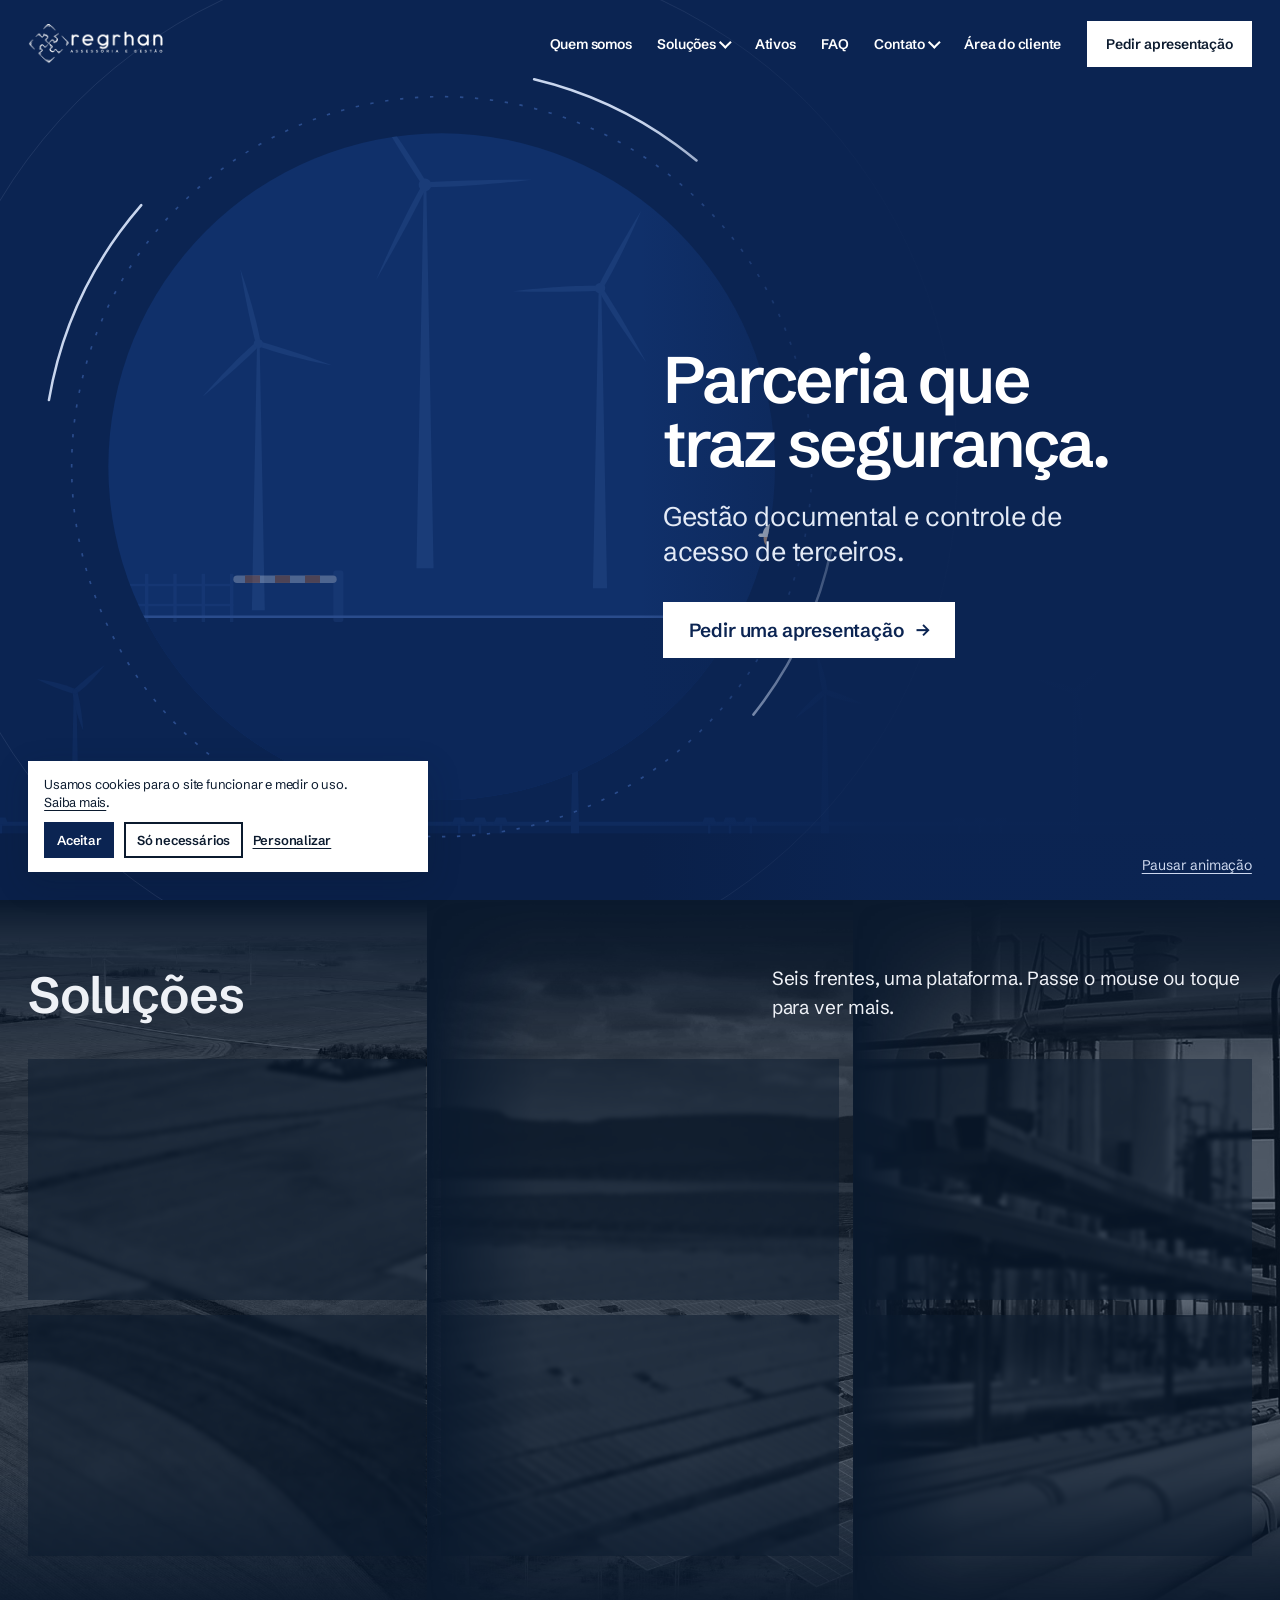
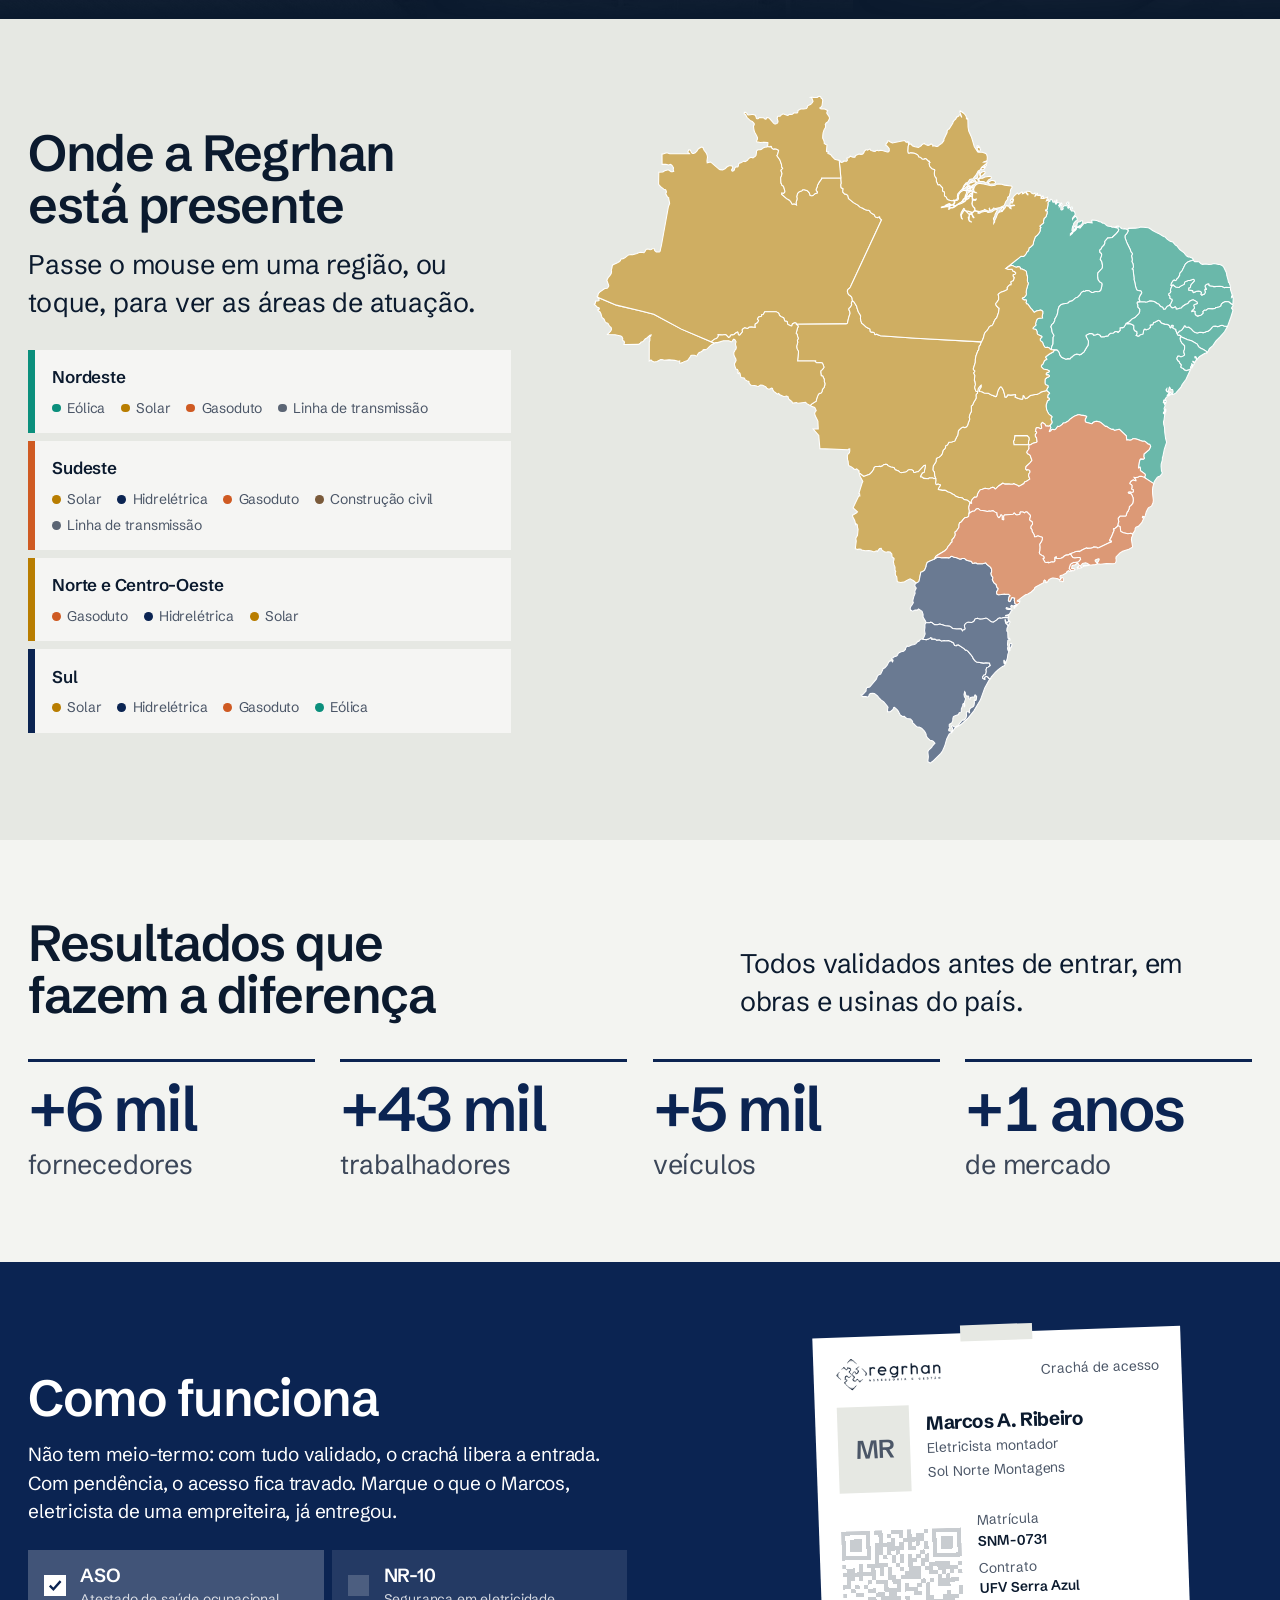
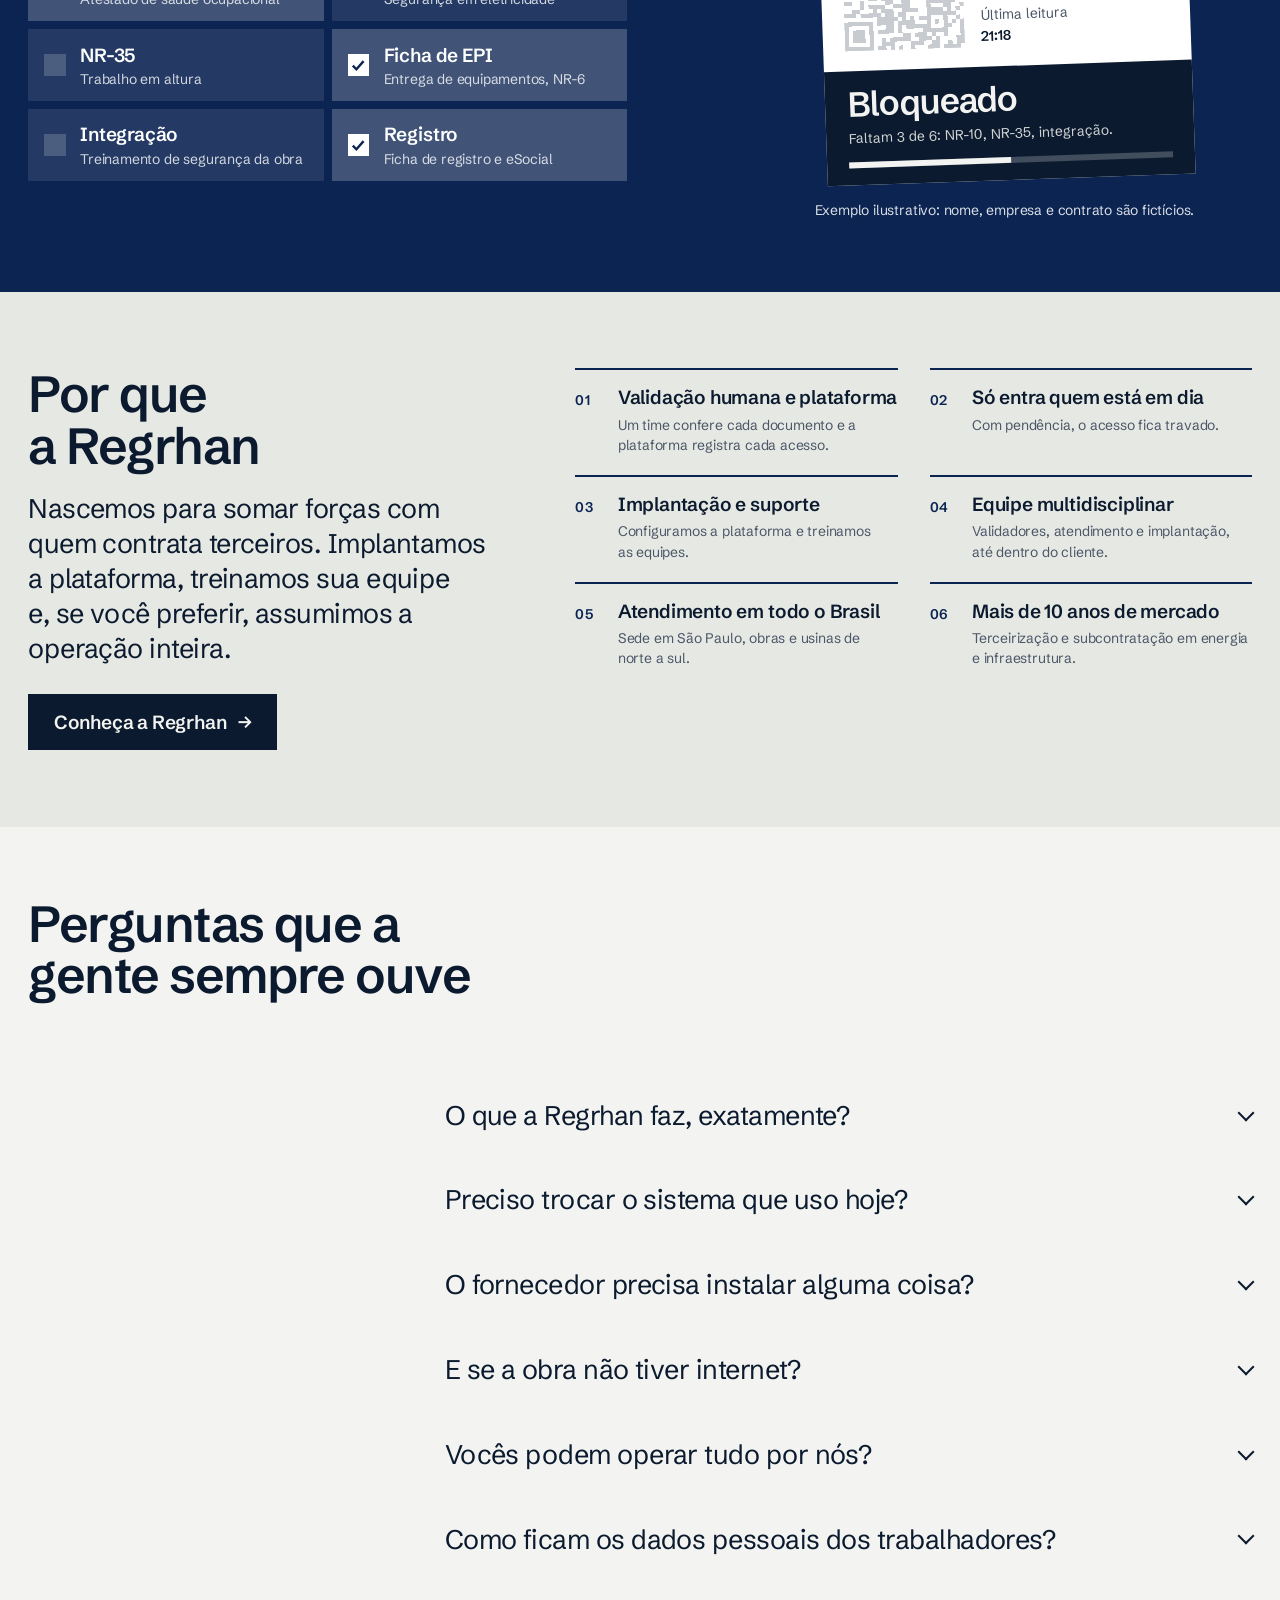
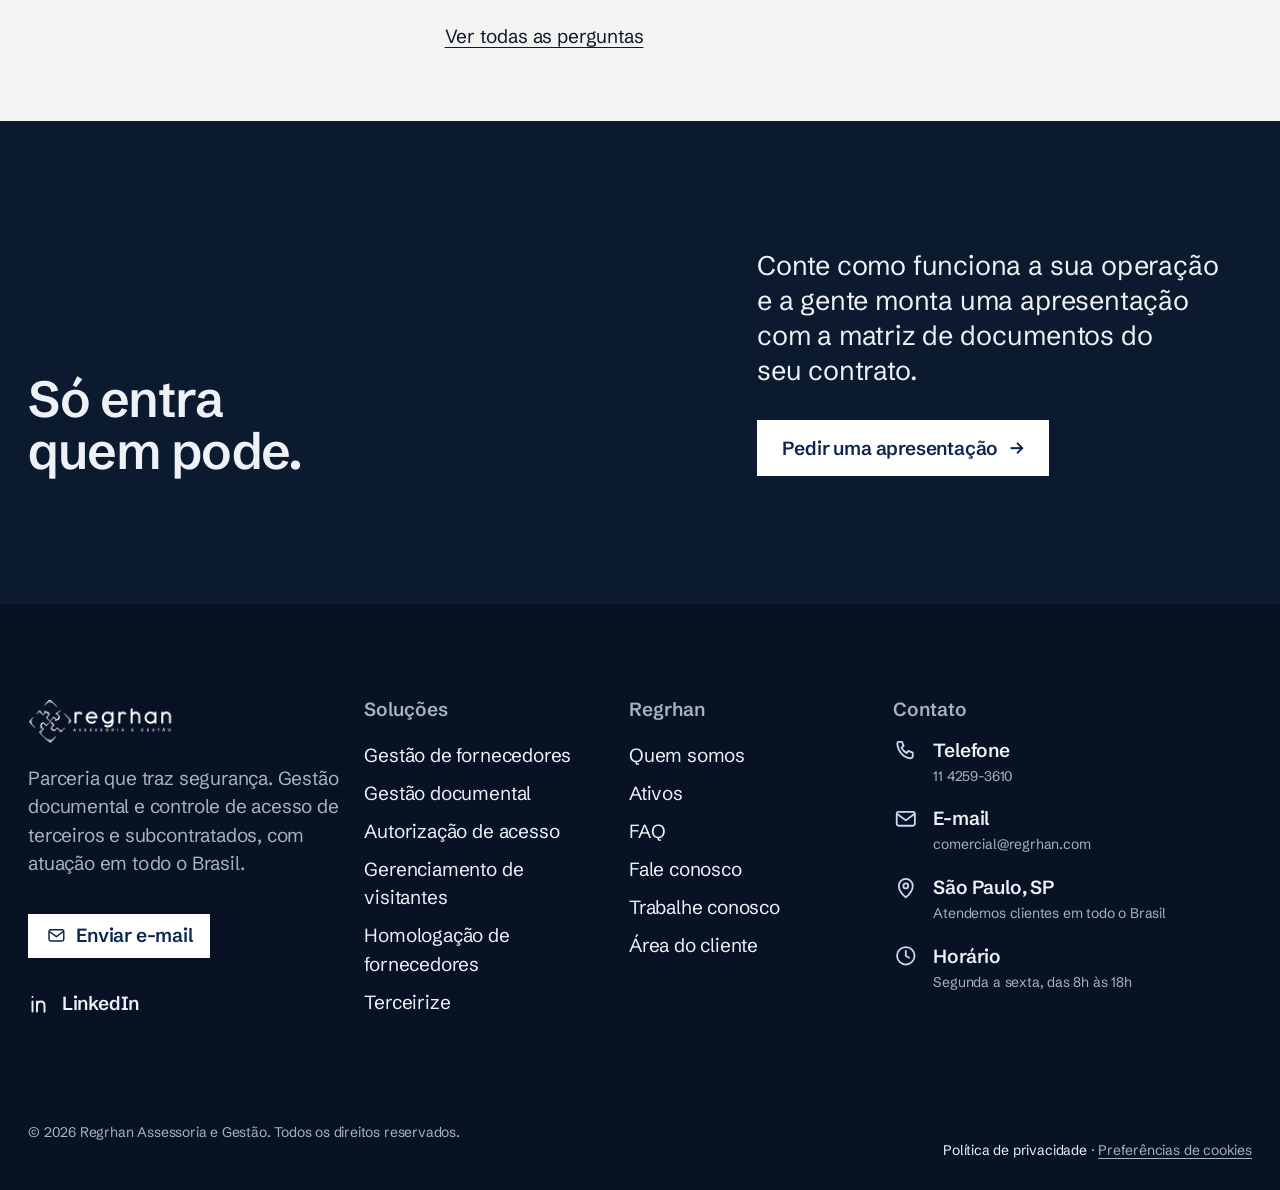
==== commit 96b8afd6: "Foto de gasoduto como marca d'agua nas solucoes Co-Authored-By: Claude Sonnet 5.5 <noreply@anthropic" ====
--- a/index.html
+++ b/index.html
@@ -81,18 +81,7 @@
   <div class="sols-wm" aria-hidden="true">
     <div class="wm-cell"><img src="assets/parque-eolico-aereo.jpg" alt="" width="1600" height="900" loading="lazy" decoding="async"></div>
     <div class="wm-cell"><img src="assets/usina-solar-pirapora.jpg" alt="" width="1600" height="1067" loading="lazy" decoding="async"></div>
-    <div class="wm-cell"><svg class="wm-gas" viewBox="0 0 640 420" preserveAspectRatio="xMidYMid slice" aria-hidden="true">
-  <path d="M0 330 C120 280 200 300 300 270 S520 230 640 260 V420 H0Z" fill="currentColor" opacity=".35"/>
-  <path d="M0 370 C140 330 260 350 360 320 S560 290 640 310 V420 H0Z" fill="currentColor" opacity=".55"/>
-  <g fill="none" stroke="currentColor" stroke-linecap="round">
-    <path d="M-10 262 C120 232 190 262 300 238 S520 200 650 226" stroke-width="16"/>
-    <path d="M-10 262 C120 232 190 262 300 238 S520 200 650 226" stroke-width="4" stroke-dasharray="2 46" opacity=".8"/>
-  </g>
-  <g fill="currentColor">
-    <rect x="60" y="262" width="7" height="40" rx="2"/><rect x="170" y="252" width="7" height="46" rx="2"/><rect x="280" y="243" width="7" height="42" rx="2"/><rect x="390" y="234" width="7" height="50" rx="2"/><rect x="500" y="222" width="7" height="52" rx="2"/><rect x="600" y="214" width="7" height="54" rx="2"/>
-    <rect x="318" y="196" width="4" height="46"/><circle cx="320" cy="190" r="14" fill="none" stroke="currentColor" stroke-width="4"/><path d="M308 190h24M320 178v24" stroke="currentColor" stroke-width="3"/>
-  </g>
-</svg></div>
+    <div class="wm-cell"><img src="assets/gasoduto.jpg" alt="" width="1600" height="800" loading="lazy" decoding="async"></div>
   </div>
   <div class="wrap sols-in">
     <div class="head-row"><h2 id="h-sol" data-reveal>Soluções</h2><p data-reveal style="--i:1">Seis frentes, uma plataforma. Passe o mouse ou toque para ver mais.</p></div>
